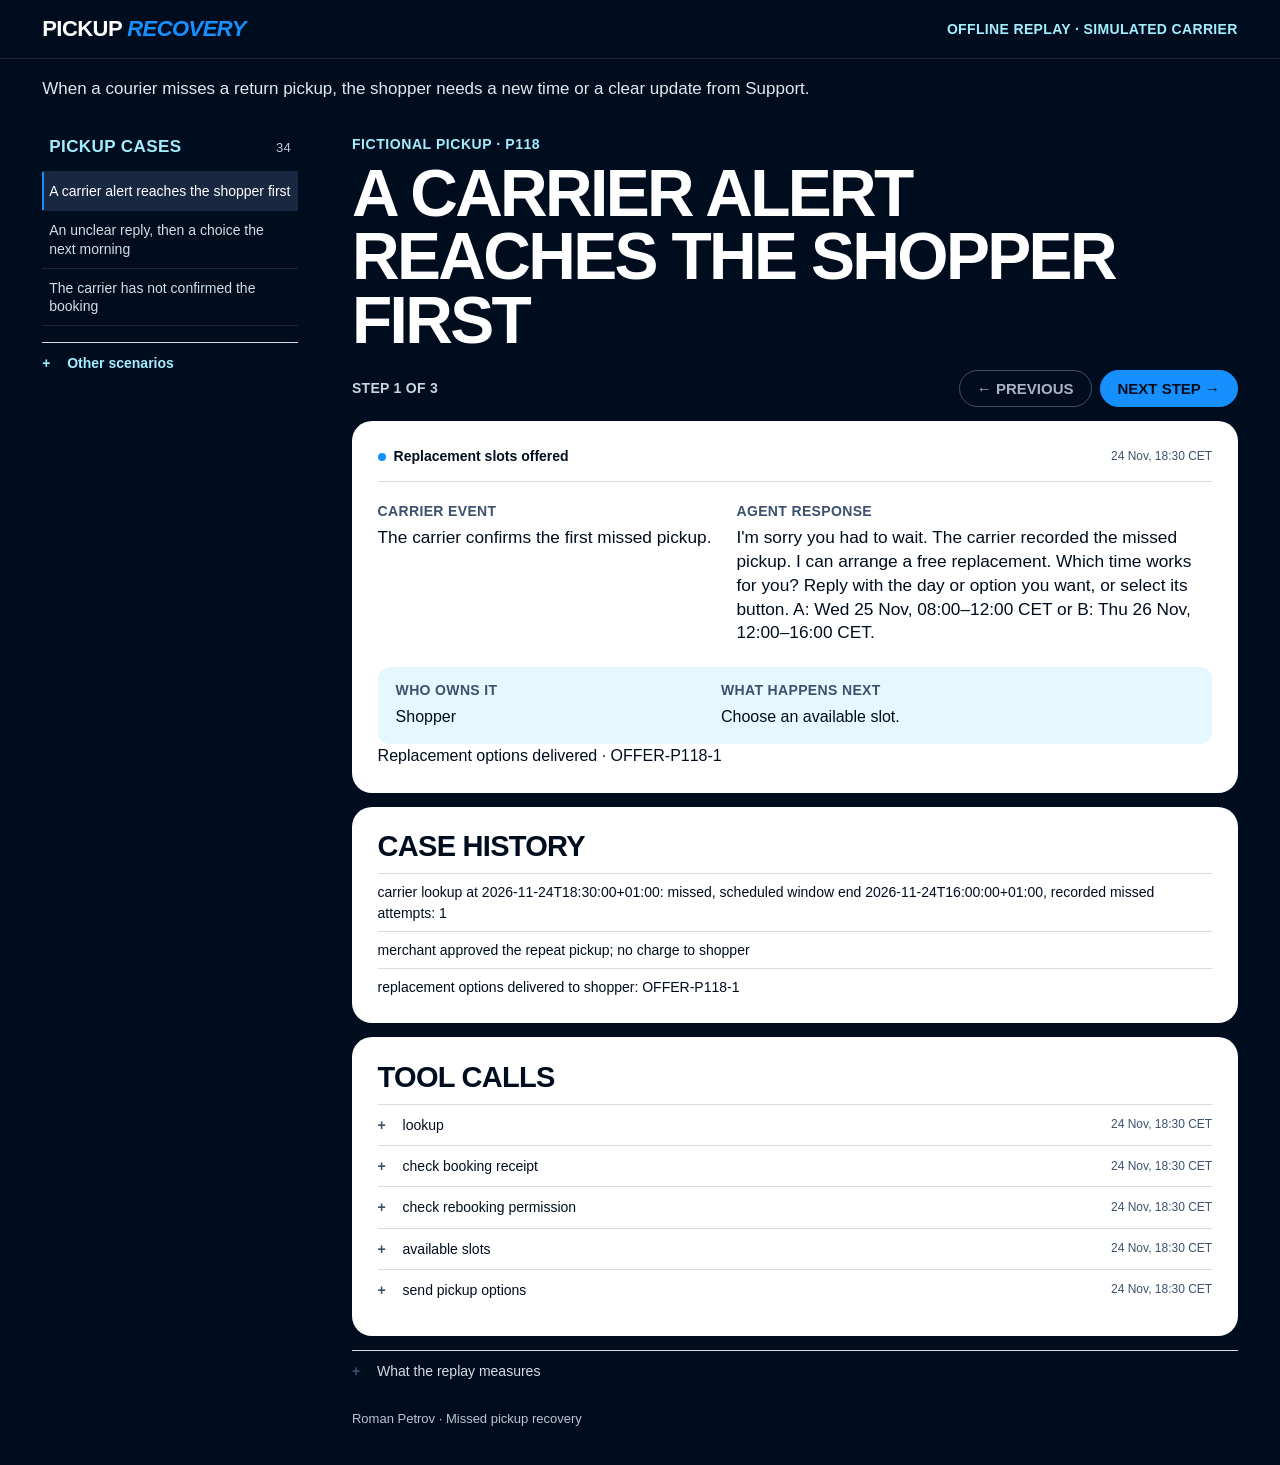
==== review/Pickup_Operations.html @ bd1de375 "Add missed pickup simulator and case replay" ====
<!doctype html>
<html lang="en">
<head>
<meta charset="utf-8">
<meta name="viewport" content="width=device-width, initial-scale=1">
<meta name="color-scheme" content="light">
<title>Pickup recovery · Missed pickup recovery</title>
<style>
@font-face {
  font-family: "Pickup Display";
  src: local("Marr Sans Cond Web Semibold"), local("MarrSansCondensed-Semibold"),
       local("Marr Sans Condensed Semibold"), local("Arial Narrow Bold");
  font-weight: 600;
}
@font-face {
  font-family: "Pickup Display";
  src: local("Marr Sans Cond Web Semibold Italic"), local("MarrSansCondensed-SemiboldItalic"),
       local("Marr Sans Condensed Semibold Italic"), local("Arial Narrow Bold Italic");
  font-weight: 600;
  font-style: italic;
}
:root {
  --navy: #000d1f;
  --blue: #1790ff;
  --ice: #a2eeff;
  --slate: #3c516e;
  --panel: #172840;
  --paper: #f6f6f6;
  --white: #fff;
  --line: #d5dce4;
  --round: 20px;
  --gutter: clamp(18px, 3.3vw, 60px);
  --display: "Pickup Display", "Marr Sans Cond Web", "Marr Sans Condensed", "Arial Narrow", "Helvetica Neue", Arial, sans-serif;
  --body: "Roobert", "Roobert GX", "Helvetica Neue", Arial, sans-serif;
  font: 16px/1.45 var(--body);
  color: var(--white);
  background: var(--navy);
}
* { box-sizing: border-box; }
body, h1, h2, p { margin: 0; }
body { min-height: 100vh; }
button, select { font: inherit; }
button { cursor: pointer; }
button:focus-visible, summary:focus-visible, select:focus-visible {
  outline: 3px solid #0072d0;
  outline-offset: 3px;
}
.top {
  display: flex;
  align-items: center;
  justify-content: space-between;
  gap: 16px;
  max-width: 1600px;
  margin: auto;
  padding: 18px var(--gutter);
  border-bottom: 1px solid var(--panel);
}
.brand, .caption, .eyebrow, .step-status, .nav-button, .side-title, .status-note {
  font-family: var(--display);
  font-weight: 600;
  text-transform: uppercase;
}
.brand { font-size: 22px; letter-spacing: -.025em; line-height: 1; }
.brand em { color: var(--blue); }
.status-note { color: var(--ice); letter-spacing: .025em; font-size: 14px; text-align: right; }
.layout {
  display: grid;
  grid-template-columns: clamp(215px, 20vw, 298px) minmax(0, 1fr);
  gap: clamp(24px, 4.2vw, 82px);
  max-width: 1600px;
  margin: 0 auto;
  padding: 30px var(--gutter) 36px;
}
.sidebar { align-self: start; }
.side-title {
  display: flex;
  align-items: baseline;
  justify-content: space-between;
  padding: 3px 7px 12px;
  font-size: 17px;
  color: var(--ice);
  letter-spacing: .025em;
}
#count { color: #bdc9d8; font: 13px var(--body); }
.case-list { border-top: 1px solid var(--panel); }
.more-cases { margin-top: 16px; }
.more-cases > summary { color: var(--ice); font-weight: 600; }
.more-cases > summary::before { color: var(--ice); }
.family { color: var(--ice); font: 600 14px var(--display); margin: 19px 7px 4px; }
.case-button {
  width: 100%;
  display: grid;
  grid-template-columns: 1fr;
  align-items: baseline;
  gap: 7px;
  padding: 10px 7px;
  border: 0;
  border-bottom: 1px solid var(--panel);
  background: transparent;
  color: #d5dce4;
  text-align: left;
  line-height: 1.3;
  font-size: 14px;
}
.case-button:hover { background: var(--panel); color: white; }
.case-button[aria-current="true"] {
  color: var(--white);
  background: var(--panel);
  border-bottom-color: var(--panel);
  box-shadow: inset 2px 0 var(--blue);
}
#intro { color: #e0e8f0; max-width: 1600px; margin: auto; padding: 18px var(--gutter) 0; font-size: 17px; }
.scope { margin-top: 14px; color: #d5dce4; font-size: 14px; }
.scope summary { display: inline-flex; }
.scope p { padding: 6px 0; max-width: 72ch; }
.scope a { color: var(--ice); }
main { min-width: 0; }
header { padding: 2px 0 18px; }
.eyebrow { font-size: 14px; color: var(--ice); letter-spacing: .04em; margin-bottom: 8px; }
h1, .section { font-family: var(--display); font-weight: 600; }
h1 {
  max-width: 21ch;
  font-size: clamp(42px, 5.15vw, 78px);
  letter-spacing: -.04em;
  line-height: .96;
  text-transform: uppercase;
  overflow-wrap: anywhere;
}
.replay-nav { display: flex; align-items: center; gap: 8px; flex-wrap: wrap; }
.step-status { margin-right: auto; color: #c9d5e1; font-size: 14px; letter-spacing: .02em; }
.nav-button {
  border: 1px solid var(--blue);
  border-radius: 999px;
  background: var(--blue);
  color: var(--navy);
  line-height: 1;
  padding: 10px 17px;
  font-size: 15px;
}
#previous { border-color: #6f8197; background: transparent; color: white; }
.nav-button:enabled:hover { background: var(--ice); border-color: var(--ice); color: var(--navy); }
#previous:enabled:hover { background: var(--panel); border-color: var(--ice); }
.nav-button:disabled, #previous:disabled { cursor: default; color: #a6b5c7; background: transparent; border-color: #405166; }
.panel {
  margin-top: 14px;
  padding: clamp(18px, 2vw, 30px);
  border-radius: var(--round);
  background: var(--white);
  color: var(--navy);
}
.state-strip {
  display: flex; align-items: center; flex-wrap: wrap; gap: 10px;
  border-bottom: 1px solid var(--line); padding-bottom: 14px;
}
.state {
  display: inline-flex; align-items: center; gap: 8px;
  font-weight: 600; font-size: 14px; color: var(--navy);
}
.state::before { content: ""; width: 8px; height: 8px; border-radius: 50%; background: var(--blue); }
.state.human::before { background: var(--slate); }
.state.attention::before { background: var(--white); border: 2px solid var(--slate); }
.state.success::before { background: var(--blue); box-shadow: 0 0 0 3px #d9f6ff; }
.time, .meta { margin-left: auto; color: var(--slate); font-size: 12px; font-variant-numeric: tabular-nums; }
.caption { color: var(--slate); font-size: 14px; line-height: 1.1; letter-spacing: .025em; margin-bottom: 7px; }
.conversation {
  display: grid; grid-template-columns: minmax(0, .88fr) minmax(0, 1.25fr); gap: 24px; padding: 22px 0;
}
.conversation p { font-size: clamp(17px, 1.35vw, 21px); line-height: 1.38; overflow-wrap: anywhere; }
.decision {
  display: grid; grid-template-columns: minmax(120px, .85fr) minmax(0, 1.3fr); gap: 16px;
  background: #e6f8ff; padding: 16px 18px; border-radius: 12px;
}
.decision p { font-size: 16px; line-height: 1.4; }
.section { margin-bottom: 12px; font-size: 29px; letter-spacing: -.025em; line-height: 1; text-transform: uppercase; }
.evidence { padding: 0; margin: 0; list-style: none; }
.evidence li, details { border-top: 1px solid var(--line); }
.evidence li { padding: 8px 0; font-size: 14px; overflow-wrap: anywhere; }
.evidence li:last-child { padding-bottom: 0; }
details summary {
  display: flex; align-items: center; gap: 10px; padding: 10px 0; list-style: none; cursor: pointer; font-size: 14px;
}
summary::-webkit-details-marker { display: none; }
summary::before { content: "+"; width: 15px; color: var(--slate); font-weight: 650; }
details[open] summary::before { content: "−"; }
pre {
  margin: 0 0 10px; padding: 12px 14px; border-radius: 8px;
  background: var(--paper); color: var(--navy); white-space: pre-wrap; overflow-wrap: anywhere;
  font: 13px/1.5 ui-monospace, SFMono-Regular, Consolas, monospace;
}
#mobile-case { display: none; }
.empty { color: var(--slate); font-size: 14px; }
footer { margin-top: 19px; color: #b8c5d2; font-size: 13px; }
@media (max-width: 820px) {
  .layout { grid-template-columns: minmax(0, 1fr); gap: 22px; padding-top: 16px; }
  .case-list, .side-title { display: none; }
  #mobile-case {
    display: block; width: 100%; padding: 9px 11px; border: 1px solid #6f8197; border-radius: 9px;
    background: var(--panel); color: white; font-size: 15px;
  }
  h1 { max-width: 23ch; }
}
@media (max-width: 560px) {
  .top { padding-top: 15px; padding-bottom: 15px; }
  .brand { font-size: 20px; }
  .status-note { font-size: 12px; max-width: 20ch; line-height: 1.1; }
  .nav-button { padding: 9px 12px; font-size: 14px; }
  .conversation, .decision { grid-template-columns: 1fr; gap: 16px; }
  .conversation { padding: 17px 0; }
  .panel { margin-top: 10px; border-radius: 15px; }
  .time { margin-left: 0; }
  .meta { font-size: 10px; }
  .section { font-size: 25px; }
}
</style>
</head>
<body>
<div class="top">
  <div class="brand">Pickup <em>recovery</em></div>
  <div class="status-note">Offline replay · Simulated carrier</div>
</div>
<p id="intro">When a courier misses a return pickup, the shopper needs a new time or a clear update from Support.</p>
<div class="layout">
  <aside class="sidebar" aria-label="Case list">
    <h2 class="side-title">Pickup cases <span id="count"></span></h2>
    <div class="case-list">
      <div id="featured-cases"></div>
      <details class="more-cases" id="more-cases"><summary>Other scenarios</summary><div id="case-list"></div></details>
    </div>
    <select id="mobile-case" aria-label="Choose a pickup case"></select>
  </aside>
  <main>
    <header><p class="eyebrow" id="case-id"></p><h1 id="case-title"></h1></header>
    <nav class="replay-nav" aria-label="Replay steps">
      <span class="step-status" id="step-status" aria-live="polite"></span>
      <button class="nav-button" id="previous" type="button">← Previous</button>
      <button class="nav-button" id="next" type="button">Next step →</button>
    </nav>
    <section class="panel" aria-label="Pickup timeline">
      <div class="state-strip"><span class="state" id="state"></span><span class="time" id="turn-time"></span></div>
      <div class="conversation">
        <div><h2 class="caption" id="event-label">Incoming event</h2><p id="event"></p></div>
        <div><h2 class="caption" id="reply-label">Agent response</h2><p id="reply"></p></div>
      </div>
      <div class="decision">
        <div><h2 class="caption">Who owns it</h2><p id="owner"></p></div>
        <div><h2 class="caption">What happens next</h2><p id="decision"></p></div>
      </div>
      <p id="delivery" hidden></p>
    </section>
    <section class="panel"><h2 class="section">Case history</h2><ul class="evidence" id="evidence"></ul></section>
    <section class="panel"><h2 class="section">Tool calls</h2><div id="calls"></div></section>
    <details class="scope"><summary>What the replay measures</summary>
      <p id="coverage"></p>
      <p>The examples include unusual failures on purpose. Times advance on a simulated clock. A production pilot would measure actual handoffs, collection scans and missed update deadlines.</p>
      <p>The first pilot sends a rebooking link after a verified miss. A shopper who writes back can ask about the times or choose by email. An unclear preference keeps the available choices open. A reported address or custody problem needs verification. This replay uses rules and example matching. In the command-line demo, an optional local model classifies replies those rules leave unresolved. The booking checks are the same in both modes.</p>
      <p>REVER documents preferred pickup ranges. Dates and availability here come from a simulated carrier. An unanswered booking goes to Support unless a carrier specifically supports checking that attempt. <a href="https://docs.itsrever.com/apis/admin/logistics/createpickup">CreatePickup API</a></p>
    </details>
    <footer>Roman Petrov · Missed pickup recovery</footer>
  </main>
</div>
<noscript>Open this replay in a browser with JavaScript enabled. You can also run each case from the command line.</noscript>
<script id="report" type="application/json">{"mode":"Scripted examples with fictional carrier records, simulated delivery and an offline classifier.","timezone":"Europe/Madrid","as_of":"2026-11-24T18:30:00+01:00","cases":[{"id":"P101","label":"Book a pickup from an email reply","group":"Booking and replies","turns":[{"at":"2026-11-24T18:30:00+01:00","event_source":"shopper_message","event":"I waited all afternoon. Nobody came to collect my return.","state":"OFFERED","message":"I'm sorry you had to wait. The carrier recorded the missed pickup. I can arrange a free replacement. Which time works for you? Reply with the day or option you want, or select its button. A: Wed 25 Nov, 08:00–12:00 CET or B: Thu 26 Nov, 12:00–16:00 CET.","evidence":["shopper message received at 2026-11-24T18:30:00+01:00: I waited all afternoon. Nobody came to collect my return.","carrier lookup at 2026-11-24T18:30:00+01:00: missed, scheduled window end 2026-11-24T16:00:00+01:00, recorded missed attempts: 1","merchant approved the repeat pickup; no charge to shopper"],"collection_scan_observed_at":null,"shopper_help_contact":true,"owner":"Shopper","next_step":"Choose an available slot.","tool_calls":[{"at":"2026-11-24T18:30:00+01:00","tool":"carrier.lookup","case":"P101","result":"missed"},{"at":"2026-11-24T18:30:00+01:00","tool":"support.check_booking_receipt","case":"P101","result":"none"},{"at":"2026-11-24T18:30:00+01:00","tool":"merchant.check_rebooking_permission","case":"P101","result":{"approved":true,"payer":"merchant","shopper_fee_cents":0,"carrier_quote_eur_cents":350,"max_repeat_eur_cents":400}},{"at":"2026-11-24T18:30:00+01:00","tool":"carrier.available_slots","case":"P101","result":{"A":"Wed 25 Nov, 08:00–12:00 CET","B":"Thu 26 Nov, 12:00–16:00 CET"}}]},{"at":"2026-11-24T18:34:00+01:00","event_source":"shopper_message","event":"Thursday works for me!\n\nBest,\nAnna","state":"RESOLVED","message":"Your new pickup is confirmed for Thu 26 Nov, 12:00–16:00 CET. Reference BK-P101.","evidence":["shopper message received at 2026-11-24T18:30:00+01:00: I waited all afternoon. Nobody came to collect my return.","carrier lookup at 2026-11-24T18:30:00+01:00: missed, scheduled window end 2026-11-24T16:00:00+01:00, recorded missed attempts: 1","merchant approved the repeat pickup; no charge to shopper","shopper message received at 2026-11-24T18:34:00+01:00: Thursday works for me!\n\nBest,\nAnna","carrier lookup at 2026-11-24T18:34:00+01:00: missed, scheduled window end 2026-11-24T16:00:00+01:00, recorded missed attempts: 1","shopper explicitly accepted B: Thu 26 Nov, 12:00–16:00 CET","carrier booking BK-P101: Thu 26 Nov, 12:00–16:00 CET","customer notification receipt NOTICE-BK-P101"],"collection_scan_observed_at":null,"shopper_help_contact":false,"owner":"Pickup monitoring","next_step":"Monitor the physical collection separately.","tool_calls":[{"at":"2026-11-24T18:34:00+01:00","tool":"carrier.lookup","case":"P101","result":"missed"},{"at":"2026-11-24T18:34:00+01:00","tool":"support.check_booking_receipt","case":"P101","result":"none"},{"at":"2026-11-24T18:34:00+01:00","tool":"merchant.check_rebooking_permission","case":"P101","result":{"approved":true,"payer":"merchant","shopper_fee_cents":0,"carrier_quote_eur_cents":350,"max_repeat_eur_cents":400}},{"at":"2026-11-24T18:34:00+01:00","tool":"carrier.lookup","case":"P101","result":"missed"},{"at":"2026-11-24T18:34:00+01:00","tool":"merchant.check_rebooking_permission","case":"P101","result":{"approved":true,"payer":"merchant","shopper_fee_cents":0,"carrier_quote_eur_cents":350,"max_repeat_eur_cents":400}},{"at":"2026-11-24T18:34:00+01:00","tool":"carrier.available_slots","case":"P101","result":{"A":"Wed 25 Nov, 08:00–12:00 CET","B":"Thu 26 Nov, 12:00–16:00 CET"}},{"at":"2026-11-24T18:34:00+01:00","tool":"support.prepare_repickup","case":"P101","result":{"repickup_attempt":1,"pickup_ranges":["RANGE_12_TO_16"]}},{"at":"2026-11-24T18:34:00+01:00","tool":"carrier.book_once","case":"P101","result":"BK-P101"},{"at":"2026-11-24T18:34:00+01:00","tool":"carrier.lookup","case":"P101","result":"missed"},{"at":"2026-11-24T18:34:00+01:00","tool":"support.notify","case":"P101","result":"NOTICE-BK-P101"}]}],"state":"RESOLVED","owner":"Pickup monitoring","next_step":"Monitor the physical collection separately.","origin":"shopper","carrier_callback_receipts":[],"shopper_help_contacts":1,"repeat_shopper_help_contacts":0,"pickup_offers_delivered":0,"first_confirmed_miss_at":"2026-11-24T18:30:00+01:00","collection_scan_observed_at":null,"collected_at":null,"simulation_minutes_to_resolution":4.0,"autonomous_under_24h":true,"bookings_created":1,"confirmation_notices_delivered":1},{"id":"P102","label":"No carrier update","group":"Carrier updates","turns":[{"at":"2026-11-24T18:30:00+01:00","event_source":"shopper_message","event":"My collection window ended. Is the courier still coming?","state":"WAITING_CARRIER","message":"Your scheduled pickup window has ended. I can't confirm a later visit. I've asked the carrier to check (Q-P102). We'll update you here by 19:00 CET, even if we're still waiting.","evidence":["shopper message received at 2026-11-24T18:30:00+01:00: My collection window ended. Is the courier still coming?","carrier lookup at 2026-11-24T18:30:00+01:00: unknown, scheduled window end 2026-11-24T16:00:00+01:00, recorded missed attempts: unknown","carrier inquiry Q-P102, opened 2026-11-24T18:30:00+01:00"],"collection_scan_observed_at":null,"shopper_help_contact":true,"owner":"Pickup agent","next_step":"Recheck the carrier record and update the shopper by the inquiry deadline.","tool_calls":[{"at":"2026-11-24T18:30:00+01:00","tool":"carrier.lookup","case":"P102","result":"unknown"},{"at":"2026-11-24T18:30:00+01:00","tool":"support.check_booking_receipt","case":"P102","result":"none"},{"at":"2026-11-24T18:30:00+01:00","tool":"carrier.ask_for_update","case":"P102","result":"Q-P102"}]},{"at":"2026-11-24T19:00:00+01:00","event_source":"timer","event":"Promised carrier update is due","state":"HUMAN_REVIEW","message":"We still haven't heard back from the carrier. Support will check the visit and update you here.","evidence":["shopper message received at 2026-11-24T18:30:00+01:00: My collection window ended. Is the courier still coming?","carrier lookup at 2026-11-24T18:30:00+01:00: unknown, scheduled window end 2026-11-24T16:00:00+01:00, recorded missed attempts: unknown","carrier inquiry Q-P102, opened 2026-11-24T18:30:00+01:00","carrier lookup at 2026-11-24T19:00:00+01:00: unknown, scheduled window end 2026-11-24T16:00:00+01:00, recorded missed attempts: unknown"],"collection_scan_observed_at":null,"shopper_help_contact":false,"owner":"Support Operations","next_step":"Verify the attempt with the carrier and update the shopper.","tool_calls":[{"at":"2026-11-24T19:00:00+01:00","tool":"carrier.lookup","case":"P102","result":"unknown"},{"at":"2026-11-24T19:00:00+01:00","tool":"support.check_booking_receipt","case":"P102","result":"none"},{"at":"2026-11-24T19:00:00+01:00","tool":"support.handoff","case":"P102","result":"Support Operations"},{"at":"2026-11-24T19:00:00+01:00","tool":"support.send_inquiry_update","case":"P102","result":"We still haven't heard back from the carrier. Support will check the visit and update you here."},{"at":"2026-11-24T19:00:00+01:00","tool":"support.callback_receipt","case":"P102","result":{"case_id":"P102","inquiry":"Q-P102","due_at":"2026-11-24T19:00:00+01:00","delivered_at":"2026-11-24T19:00:00+01:00","overdue":false,"minutes_late":0}}]}],"state":"HUMAN_REVIEW","owner":"Support Operations","next_step":"Verify the attempt with the carrier and update the shopper.","origin":"shopper","carrier_callback_receipts":[{"case_id":"P102","inquiry":"Q-P102","due_at":"2026-11-24T19:00:00+01:00","delivered_at":"2026-11-24T19:00:00+01:00","overdue":false,"minutes_late":0}],"shopper_help_contacts":1,"repeat_shopper_help_contacts":0,"pickup_offers_delivered":0,"first_confirmed_miss_at":null,"collection_scan_observed_at":null,"collected_at":null,"simulation_minutes_to_resolution":null,"autonomous_under_24h":false,"bookings_created":0,"confirmation_notices_delivered":0},{"id":"P103","label":"Carrier marked shopper unavailable","group":"Disputes and handoffs","turns":[{"at":"2026-11-24T18:30:00+01:00","event_source":"shopper_message","event":"I was home all day and no one rang. Nobody came for the pickup.","state":"HUMAN_REVIEW","message":"The carrier marked you as unavailable. Support will check the visit details with the carrier.","evidence":["shopper message received at 2026-11-24T18:30:00+01:00: I was home all day and no one rang. Nobody came for the pickup.","carrier lookup at 2026-11-24T18:30:00+01:00: customer_unavailable, scheduled window end 2026-11-24T16:00:00+01:00, recorded missed attempts: unknown","carrier marked shopper unavailable; time of the attempted visit was not provided"],"collection_scan_observed_at":null,"shopper_help_contact":true,"owner":"Support Operations","next_step":"Compare the carrier's account with the shopper's message and obtain any missing visit evidence.","tool_calls":[{"at":"2026-11-24T18:30:00+01:00","tool":"carrier.lookup","case":"P103","result":"customer_unavailable"},{"at":"2026-11-24T18:30:00+01:00","tool":"support.handoff","case":"P103","result":"Support Operations"}]}],"state":"HUMAN_REVIEW","owner":"Support Operations","next_step":"Compare the carrier's account with the shopper's message and obtain any missing visit evidence.","origin":"shopper","carrier_callback_receipts":[],"shopper_help_contacts":1,"repeat_shopper_help_contacts":0,"pickup_offers_delivered":0,"first_confirmed_miss_at":null,"collection_scan_observed_at":null,"collected_at":null,"simulation_minutes_to_resolution":null,"autonomous_under_24h":false,"bookings_created":0,"confirmation_notices_delivered":0},{"id":"P104","label":"Second recorded failure","group":"Disputes and handoffs","turns":[{"at":"2026-11-24T18:30:00+01:00","event_source":"shopper_message","event":"Again, nobody came to pick up my parcel.","state":"HUMAN_REVIEW","message":"The carrier recorded 2 missed attempts. A person will review the visit history.","evidence":["shopper message received at 2026-11-24T18:30:00+01:00: Again, nobody came to pick up my parcel.","carrier lookup at 2026-11-24T18:30:00+01:00: missed, scheduled window end 2026-11-24T16:00:00+01:00, recorded missed attempts: 2"],"collection_scan_observed_at":null,"shopper_help_contact":true,"owner":"Support Operations","next_step":"Review the recorded attempts and agree a workable collection or alternative with the shopper.","tool_calls":[{"at":"2026-11-24T18:30:00+01:00","tool":"carrier.lookup","case":"P104","result":"missed"},{"at":"2026-11-24T18:30:00+01:00","tool":"support.handoff","case":"P104","result":"Support Operations"}]}],"state":"HUMAN_REVIEW","owner":"Support Operations","next_step":"Review the recorded attempts and agree a workable collection or alternative with the shopper.","origin":"shopper","carrier_callback_receipts":[],"shopper_help_contacts":1,"repeat_shopper_help_contacts":0,"pickup_offers_delivered":0,"first_confirmed_miss_at":"2026-11-24T18:30:00+01:00","collection_scan_observed_at":null,"collected_at":null,"simulation_minutes_to_resolution":null,"autonomous_under_24h":false,"bookings_created":0,"confirmation_notices_delivered":0},{"id":"P105","label":"Compensation request","group":"Disputes and handoffs","turns":[{"at":"2026-11-24T18:30:00+01:00","event_source":"shopper_message","event":"Nobody came. I want compensation for taking the afternoon off.","state":"HUMAN_REVIEW","message":"I've sent your request for compensation to the merchant team for review. They'll get back to you here.","evidence":["shopper message received at 2026-11-24T18:30:00+01:00: Nobody came. I want compensation for taking the afternoon off.","carrier lookup at 2026-11-24T18:30:00+01:00: missed, scheduled window end 2026-11-24T16:00:00+01:00, recorded missed attempts: 1"],"collection_scan_observed_at":null,"shopper_help_contact":true,"owner":"Merchant Operations","next_step":"Review the shopper's financial request with the merchant and reply with its decision.","tool_calls":[{"at":"2026-11-24T18:30:00+01:00","tool":"carrier.lookup","case":"P105","result":"missed"},{"at":"2026-11-24T18:30:00+01:00","tool":"support.handoff","case":"P105","result":"Merchant Operations"}]}],"state":"HUMAN_REVIEW","owner":"Merchant Operations","next_step":"Review the shopper's financial request with the merchant and reply with its decision.","origin":"shopper","carrier_callback_receipts":[],"shopper_help_contacts":1,"repeat_shopper_help_contacts":0,"pickup_offers_delivered":0,"first_confirmed_miss_at":"2026-11-24T18:30:00+01:00","collection_scan_observed_at":null,"collected_at":null,"simulation_minutes_to_resolution":null,"autonomous_under_24h":false,"bookings_created":0,"confirmation_notices_delivered":0},{"id":"P106","label":"Carrier reports an address issue","group":"Address and availability","turns":[{"at":"2026-11-24T18:30:00+01:00","event_source":"shopper_message","event":"The courier missed my pickup. What should I do?","state":"NEED_ADDRESS","message":"The carrier needs one address detail: apartment or entrance detail. Please check it in the return portal.","evidence":["shopper message received at 2026-11-24T18:30:00+01:00: The courier missed my pickup. What should I do?","carrier lookup at 2026-11-24T18:30:00+01:00: missed, scheduled window end 2026-11-24T16:00:00+01:00, recorded missed attempts: 1","carrier address validation flagged: apartment or entrance detail","simulated address prompt receipt: ADDR-P106-1"],"collection_scan_observed_at":null,"shopper_help_contact":true,"owner":"Shopper","next_step":"Correct the carrier-flagged detail in the return portal.","tool_calls":[{"at":"2026-11-24T18:30:00+01:00","tool":"carrier.lookup","case":"P106","result":"missed"},{"at":"2026-11-24T18:30:00+01:00","tool":"support.check_booking_receipt","case":"P106","result":"none"},{"at":"2026-11-24T18:30:00+01:00","tool":"support.address_alert","case":"P106","result":"ADDR-P106-1"}]}],"state":"NEED_ADDRESS","owner":"Shopper","next_step":"Correct the carrier-flagged detail in the return portal.","origin":"shopper","carrier_callback_receipts":[],"shopper_help_contacts":1,"repeat_shopper_help_contacts":0,"pickup_offers_delivered":0,"first_confirmed_miss_at":"2026-11-24T18:30:00+01:00","collection_scan_observed_at":null,"collected_at":null,"simulation_minutes_to_resolution":null,"autonomous_under_24h":false,"bookings_created":0,"confirmation_notices_delivered":0},{"id":"P107","label":"The carrier has not confirmed the booking","group":"Carrier updates","turns":[{"at":"2026-11-24T18:30:00+01:00","event_source":"shopper_message","event":"My return wasn't collected. Can I book another pickup?","state":"OFFERED","message":"I'm sorry you had to wait. The carrier recorded the missed pickup. I can arrange a free replacement. Which time works for you? Reply with the day or option you want, or select its button. A: Wed 25 Nov, 08:00–12:00 CET or B: Thu 26 Nov, 12:00–16:00 CET.","evidence":["shopper message received at 2026-11-24T18:30:00+01:00: My return wasn't collected. Can I book another pickup?","carrier lookup at 2026-11-24T18:30:00+01:00: missed, scheduled window end 2026-11-24T16:00:00+01:00, recorded missed attempts: 1","merchant approved the repeat pickup; no charge to shopper"],"collection_scan_observed_at":null,"shopper_help_contact":true,"owner":"Shopper","next_step":"Choose an available slot.","tool_calls":[{"at":"2026-11-24T18:30:00+01:00","tool":"carrier.lookup","case":"P107","result":"missed"},{"at":"2026-11-24T18:30:00+01:00","tool":"support.check_booking_receipt","case":"P107","result":"none"},{"at":"2026-11-24T18:30:00+01:00","tool":"merchant.check_rebooking_permission","case":"P107","result":{"approved":true,"payer":"merchant","shopper_fee_cents":0,"carrier_quote_eur_cents":350,"max_repeat_eur_cents":400}},{"at":"2026-11-24T18:30:00+01:00","tool":"carrier.available_slots","case":"P107","result":{"A":"Wed 25 Nov, 08:00–12:00 CET","B":"Thu 26 Nov, 12:00–16:00 CET"}}]},{"at":"2026-11-24T18:34:00+01:00","event_source":"shopper_selection","event":"Shopper selects slot A from offer 1","state":"HUMAN_REVIEW","message":"The carrier hasn't confirmed the visit for Wed 25 Nov, 08:00–12:00 CET. It may still go ahead. Support is checking the original request and will update you here.","evidence":["shopper message received at 2026-11-24T18:30:00+01:00: My return wasn't collected. Can I book another pickup?","carrier lookup at 2026-11-24T18:30:00+01:00: missed, scheduled window end 2026-11-24T16:00:00+01:00, recorded missed attempts: 1","merchant approved the repeat pickup; no charge to shopper","carrier lookup at 2026-11-24T18:34:00+01:00: missed, scheduled window end 2026-11-24T16:00:00+01:00, recorded missed attempts: 1","shopper explicitly accepted A: Wed 25 Nov, 08:00–12:00 CET","booking request sent; carrier acknowledgement missing"],"collection_scan_observed_at":null,"shopper_help_contact":false,"owner":"Support Operations","next_step":"Check the original request with the carrier before creating or confirming any pickup.","tool_calls":[{"at":"2026-11-24T18:34:00+01:00","tool":"carrier.lookup","case":"P107","result":"missed"},{"at":"2026-11-24T18:34:00+01:00","tool":"support.check_booking_receipt","case":"P107","result":"none"},{"at":"2026-11-24T18:34:00+01:00","tool":"merchant.check_rebooking_permission","case":"P107","result":{"approved":true,"payer":"merchant","shopper_fee_cents":0,"carrier_quote_eur_cents":350,"max_repeat_eur_cents":400}},{"at":"2026-11-24T18:34:00+01:00","tool":"carrier.lookup","case":"P107","result":"missed"},{"at":"2026-11-24T18:34:00+01:00","tool":"merchant.check_rebooking_permission","case":"P107","result":{"approved":true,"payer":"merchant","shopper_fee_cents":0,"carrier_quote_eur_cents":350,"max_repeat_eur_cents":400}},{"at":"2026-11-24T18:34:00+01:00","tool":"carrier.available_slots","case":"P107","result":{"A":"Wed 25 Nov, 08:00–12:00 CET","B":"Thu 26 Nov, 12:00–16:00 CET"}},{"at":"2026-11-24T18:34:00+01:00","tool":"support.prepare_repickup","case":"P107","result":{"repickup_attempt":1,"pickup_ranges":["RANGE_8_TO_12"]}},{"at":"2026-11-24T18:34:00+01:00","tool":"carrier.book_once","case":"P107","result":"No reply received"},{"at":"2026-11-24T18:34:00+01:00","tool":"support.handoff","case":"P107","result":"Support Operations"}]}],"state":"HUMAN_REVIEW","owner":"Support Operations","next_step":"Check the original request with the carrier before creating or confirming any pickup.","origin":"shopper","carrier_callback_receipts":[],"shopper_help_contacts":1,"repeat_shopper_help_contacts":0,"pickup_offers_delivered":0,"first_confirmed_miss_at":"2026-11-24T18:30:00+01:00","collection_scan_observed_at":null,"collected_at":null,"simulation_minutes_to_resolution":null,"autonomous_under_24h":false,"bookings_created":1,"confirmation_notices_delivered":0},{"id":"P108","label":"Booking confirmed but customer notice fails once","group":"Carrier updates","turns":[{"at":"2026-11-24T18:30:00+01:00","event_source":"shopper_message","event":"The courier never came. Can I reschedule the pickup?","state":"OFFERED","message":"I'm sorry you had to wait. The carrier recorded the missed pickup. I can arrange a free replacement. Which time works for you? Reply with the day or option you want, or select its button. A: Wed 25 Nov, 08:00–12:00 CET or B: Thu 26 Nov, 12:00–16:00 CET.","evidence":["shopper message received at 2026-11-24T18:30:00+01:00: The courier never came. Can I reschedule the pickup?","carrier lookup at 2026-11-24T18:30:00+01:00: missed, scheduled window end 2026-11-24T16:00:00+01:00, recorded missed attempts: 1","merchant approved the repeat pickup; no charge to shopper"],"collection_scan_observed_at":null,"shopper_help_contact":true,"owner":"Shopper","next_step":"Choose an available slot.","tool_calls":[{"at":"2026-11-24T18:30:00+01:00","tool":"carrier.lookup","case":"P108","result":"missed"},{"at":"2026-11-24T18:30:00+01:00","tool":"support.check_booking_receipt","case":"P108","result":"none"},{"at":"2026-11-24T18:30:00+01:00","tool":"merchant.check_rebooking_permission","case":"P108","result":{"approved":true,"payer":"merchant","shopper_fee_cents":0,"carrier_quote_eur_cents":350,"max_repeat_eur_cents":400}},{"at":"2026-11-24T18:30:00+01:00","tool":"carrier.available_slots","case":"P108","result":{"A":"Wed 25 Nov, 08:00–12:00 CET","B":"Thu 26 Nov, 12:00–16:00 CET"}}]},{"at":"2026-11-24T18:34:00+01:00","event_source":"shopper_selection","event":"Shopper selects slot A from offer 1","state":"CONFIRMED_AWAITING_NOTICE","message":"The carrier has confirmed the pickup. We're still trying to deliver the confirmation.","evidence":["shopper message received at 2026-11-24T18:30:00+01:00: The courier never came. Can I reschedule the pickup?","carrier lookup at 2026-11-24T18:30:00+01:00: missed, scheduled window end 2026-11-24T16:00:00+01:00, recorded missed attempts: 1","merchant approved the repeat pickup; no charge to shopper","carrier lookup at 2026-11-24T18:34:00+01:00: missed, scheduled window end 2026-11-24T16:00:00+01:00, recorded missed attempts: 1","shopper explicitly accepted A: Wed 25 Nov, 08:00–12:00 CET","carrier booking BK-P108: Wed 25 Nov, 08:00–12:00 CET","customer notification failed at 2026-11-24T18:34:00+01:00 for booking BK-P108"],"collection_scan_observed_at":null,"shopper_help_contact":false,"owner":"Pickup agent","next_step":"Retry before the cutoff. Escalate if delivery fails.","tool_calls":[{"at":"2026-11-24T18:34:00+01:00","tool":"carrier.lookup","case":"P108","result":"missed"},{"at":"2026-11-24T18:34:00+01:00","tool":"support.check_booking_receipt","case":"P108","result":"none"},{"at":"2026-11-24T18:34:00+01:00","tool":"merchant.check_rebooking_permission","case":"P108","result":{"approved":true,"payer":"merchant","shopper_fee_cents":0,"carrier_quote_eur_cents":350,"max_repeat_eur_cents":400}},{"at":"2026-11-24T18:34:00+01:00","tool":"carrier.lookup","case":"P108","result":"missed"},{"at":"2026-11-24T18:34:00+01:00","tool":"merchant.check_rebooking_permission","case":"P108","result":{"approved":true,"payer":"merchant","shopper_fee_cents":0,"carrier_quote_eur_cents":350,"max_repeat_eur_cents":400}},{"at":"2026-11-24T18:34:00+01:00","tool":"carrier.available_slots","case":"P108","result":{"A":"Wed 25 Nov, 08:00–12:00 CET","B":"Thu 26 Nov, 12:00–16:00 CET"}},{"at":"2026-11-24T18:34:00+01:00","tool":"support.prepare_repickup","case":"P108","result":{"repickup_attempt":1,"pickup_ranges":["RANGE_8_TO_12"]}},{"at":"2026-11-24T18:34:00+01:00","tool":"carrier.book_once","case":"P108","result":"BK-P108"},{"at":"2026-11-24T18:34:00+01:00","tool":"carrier.lookup","case":"P108","result":"missed"},{"at":"2026-11-24T18:34:00+01:00","tool":"support.notify","case":"P108","result":"delivery failed"}]},{"at":"2026-11-24T18:35:00+01:00","event_source":"timer","event":"Simulated follow-up timer","state":"RESOLVED","message":"Your new pickup is confirmed for Wed 25 Nov, 08:00–12:00 CET. Reference BK-P108.","evidence":["shopper message received at 2026-11-24T18:30:00+01:00: The courier never came. Can I reschedule the pickup?","carrier lookup at 2026-11-24T18:30:00+01:00: missed, scheduled window end 2026-11-24T16:00:00+01:00, recorded missed attempts: 1","merchant approved the repeat pickup; no charge to shopper","carrier lookup at 2026-11-24T18:34:00+01:00: missed, scheduled window end 2026-11-24T16:00:00+01:00, recorded missed attempts: 1","shopper explicitly accepted A: Wed 25 Nov, 08:00–12:00 CET","carrier booking BK-P108: Wed 25 Nov, 08:00–12:00 CET","customer notification failed at 2026-11-24T18:34:00+01:00 for booking BK-P108","carrier lookup at 2026-11-24T18:35:00+01:00: missed, scheduled window end 2026-11-24T16:00:00+01:00, recorded missed attempts: 1","customer notification receipt NOTICE-BK-P108"],"collection_scan_observed_at":null,"shopper_help_contact":false,"owner":"Pickup monitoring","next_step":"Monitor the physical collection separately.","tool_calls":[{"at":"2026-11-24T18:35:00+01:00","tool":"carrier.lookup","case":"P108","result":"missed"},{"at":"2026-11-24T18:35:00+01:00","tool":"support.check_booking_receipt","case":"P108","result":"BK-P108"},{"at":"2026-11-24T18:35:00+01:00","tool":"carrier.lookup","case":"P108","result":"missed"},{"at":"2026-11-24T18:35:00+01:00","tool":"support.notify","case":"P108","result":"NOTICE-BK-P108"}]}],"state":"RESOLVED","owner":"Pickup monitoring","next_step":"Monitor the physical collection separately.","origin":"shopper","carrier_callback_receipts":[],"shopper_help_contacts":1,"repeat_shopper_help_contacts":0,"pickup_offers_delivered":0,"first_confirmed_miss_at":"2026-11-24T18:30:00+01:00","collection_scan_observed_at":null,"collected_at":null,"simulation_minutes_to_resolution":5.0,"autonomous_under_24h":true,"bookings_created":1,"confirmation_notices_delivered":1},{"id":"P109","label":"Unrecognised carrier status","group":"Disputes and handoffs","turns":[{"at":"2026-11-24T18:30:00+01:00","event_source":"shopper_message","event":"Nobody came for the pickup. Can you check?","state":"HUMAN_REVIEW","message":"The carrier supplied an unfamiliar status. The team will verify it.","evidence":["shopper message received at 2026-11-24T18:30:00+01:00: Nobody came for the pickup. Can you check?","carrier lookup at 2026-11-24T18:30:00+01:00: routing_code_x7, scheduled window end 2026-11-24T16:00:00+01:00, recorded missed attempts: unknown"],"collection_scan_observed_at":null,"shopper_help_contact":true,"owner":"Support Operations","next_step":"Verify what the carrier status means before offering a slot or updating the shopper.","tool_calls":[{"at":"2026-11-24T18:30:00+01:00","tool":"carrier.lookup","case":"P109","result":"routing_code_x7"},{"at":"2026-11-24T18:30:00+01:00","tool":"support.handoff","case":"P109","result":"Support Operations"}]}],"state":"HUMAN_REVIEW","owner":"Support Operations","next_step":"Verify what the carrier status means before offering a slot or updating the shopper.","origin":"shopper","carrier_callback_receipts":[],"shopper_help_contacts":1,"repeat_shopper_help_contacts":0,"pickup_offers_delivered":0,"first_confirmed_miss_at":null,"collection_scan_observed_at":null,"collected_at":null,"simulation_minutes_to_resolution":null,"autonomous_under_24h":false,"bookings_created":0,"confirmation_notices_delivered":0},{"id":"P110","label":"No available replacement slot","group":"Address and availability","turns":[{"at":"2026-11-24T18:30:00+01:00","event_source":"shopper_message","event":"My return pickup failed. Can you arrange another collection?","state":"HUMAN_REVIEW","message":"There are no available standard slots to offer.","evidence":["shopper message received at 2026-11-24T18:30:00+01:00: My return pickup failed. Can you arrange another collection?","carrier lookup at 2026-11-24T18:30:00+01:00: missed, scheduled window end 2026-11-24T16:00:00+01:00, recorded missed attempts: 1","merchant approved the repeat pickup; no charge to shopper"],"collection_scan_observed_at":null,"shopper_help_contact":true,"owner":"Support Operations","next_step":"Ask the carrier for alternative slots or collection methods and contact the shopper.","tool_calls":[{"at":"2026-11-24T18:30:00+01:00","tool":"carrier.lookup","case":"P110","result":"missed"},{"at":"2026-11-24T18:30:00+01:00","tool":"support.check_booking_receipt","case":"P110","result":"none"},{"at":"2026-11-24T18:30:00+01:00","tool":"merchant.check_rebooking_permission","case":"P110","result":{"approved":true,"payer":"merchant","shopper_fee_cents":0,"carrier_quote_eur_cents":350,"max_repeat_eur_cents":400}},{"at":"2026-11-24T18:30:00+01:00","tool":"carrier.available_slots","case":"P110","result":{}},{"at":"2026-11-24T18:30:00+01:00","tool":"support.handoff","case":"P110","result":"Support Operations"}]}],"state":"HUMAN_REVIEW","owner":"Support Operations","next_step":"Ask the carrier for alternative slots or collection methods and contact the shopper.","origin":"shopper","carrier_callback_receipts":[],"shopper_help_contacts":1,"repeat_shopper_help_contacts":0,"pickup_offers_delivered":0,"first_confirmed_miss_at":"2026-11-24T18:30:00+01:00","collection_scan_observed_at":null,"collected_at":null,"simulation_minutes_to_resolution":null,"autonomous_under_24h":false,"bookings_created":0,"confirmation_notices_delivered":0},{"id":"P111","label":"Address detail flagged by carrier","group":"Address and availability","turns":[{"at":"2026-11-24T18:30:00+01:00","event_source":"carrier_event","event":"The carrier flagged an incomplete address before the window ended.","state":"NEED_ADDRESS","message":"The carrier needs one address detail: building entrance. Please check it in the return portal.","evidence":["carrier lookup at 2026-11-24T18:30:00+01:00: scheduled, scheduled window end 2026-11-25T16:00:00+01:00, recorded missed attempts: unknown","carrier address validation flagged: building entrance","simulated address prompt receipt: ADDR-P111-1"],"collection_scan_observed_at":null,"shopper_help_contact":false,"owner":"Shopper","next_step":"Correct the carrier-flagged detail in the return portal.","tool_calls":[{"at":"2026-11-24T18:30:00+01:00","tool":"carrier.lookup","case":"P111","result":"scheduled"},{"at":"2026-11-24T18:30:00+01:00","tool":"support.check_booking_receipt","case":"P111","result":"none"},{"at":"2026-11-24T18:30:00+01:00","tool":"support.address_alert","case":"P111","result":"ADDR-P111-1"}]}],"state":"NEED_ADDRESS","owner":"Shopper","next_step":"Correct the carrier-flagged detail in the return portal.","origin":"carrier","carrier_callback_receipts":[],"shopper_help_contacts":0,"repeat_shopper_help_contacts":0,"pickup_offers_delivered":0,"first_confirmed_miss_at":null,"collection_scan_observed_at":null,"collected_at":null,"simulation_minutes_to_resolution":null,"autonomous_under_24h":false,"bookings_created":0,"confirmation_notices_delivered":0},{"id":"P112","label":"Original window ends tomorrow","group":"Carrier updates","turns":[{"at":"2026-11-24T18:30:00+01:00","event_source":"shopper_message","event":"Is the courier still coming to collect my parcel?","state":"WINDOW_OPEN","message":"The scheduled pickup window ends Wed 25 Nov at 16:00 CET. I can't confirm when the courier will arrive.","evidence":["shopper message received at 2026-11-24T18:30:00+01:00: Is the courier still coming to collect my parcel?","carrier lookup at 2026-11-24T18:30:00+01:00: scheduled, scheduled window end 2026-11-25T16:00:00+01:00, recorded missed attempts: unknown"],"collection_scan_observed_at":null,"shopper_help_contact":true,"owner":"Pickup agent","next_step":"Check for a carrier update when the recorded window ends.","tool_calls":[{"at":"2026-11-24T18:30:00+01:00","tool":"carrier.lookup","case":"P112","result":"scheduled"},{"at":"2026-11-24T18:30:00+01:00","tool":"support.check_booking_receipt","case":"P112","result":"none"}]},{"at":"2026-11-25T16:00:00+01:00","event_source":"timer","event":"Original pickup window ended","state":"WAITING_CARRIER","message":"Your scheduled pickup window has ended. I can't confirm a later visit. I've asked the carrier to check (Q-P112). We'll update you here by 16:30 CET, even if we're still waiting.","evidence":["shopper message received at 2026-11-24T18:30:00+01:00: Is the courier still coming to collect my parcel?","carrier lookup at 2026-11-24T18:30:00+01:00: scheduled, scheduled window end 2026-11-25T16:00:00+01:00, recorded missed attempts: unknown","carrier lookup at 2026-11-25T16:00:00+01:00: scheduled, scheduled window end 2026-11-25T16:00:00+01:00, recorded missed attempts: unknown","carrier inquiry Q-P112, opened 2026-11-25T16:00:00+01:00","window-end update delivered: UPDATE-Q-P112"],"collection_scan_observed_at":null,"shopper_help_contact":false,"owner":"Pickup agent","next_step":"Recheck the carrier record and update the shopper by the inquiry deadline.","tool_calls":[{"at":"2026-11-25T16:00:00+01:00","tool":"carrier.lookup","case":"P112","result":"scheduled"},{"at":"2026-11-25T16:00:00+01:00","tool":"support.check_booking_receipt","case":"P112","result":"none"},{"at":"2026-11-25T16:00:00+01:00","tool":"carrier.ask_for_update","case":"P112","result":"Q-P112"},{"at":"2026-11-25T16:00:00+01:00","tool":"support.send_window_update","case":"P112","result":{"message":"Your scheduled pickup window has ended. I can't confirm a later visit. I've asked the carrier to check (Q-P112). We'll update you here by 16:30 CET, even if we're still waiting.","delivery_receipt":"UPDATE-Q-P112"}}]},{"at":"2026-11-25T16:30:00+01:00","event_source":"timer","event":"Promised carrier update is due","state":"HUMAN_REVIEW","message":"We still haven't heard back from the carrier. Support will check the visit and update you here.","evidence":["shopper message received at 2026-11-24T18:30:00+01:00: Is the courier still coming to collect my parcel?","carrier lookup at 2026-11-24T18:30:00+01:00: scheduled, scheduled window end 2026-11-25T16:00:00+01:00, recorded missed attempts: unknown","carrier lookup at 2026-11-25T16:00:00+01:00: scheduled, scheduled window end 2026-11-25T16:00:00+01:00, recorded missed attempts: unknown","carrier inquiry Q-P112, opened 2026-11-25T16:00:00+01:00","window-end update delivered: UPDATE-Q-P112","carrier lookup at 2026-11-25T16:30:00+01:00: scheduled, scheduled window end 2026-11-25T16:00:00+01:00, recorded missed attempts: unknown"],"collection_scan_observed_at":null,"shopper_help_contact":false,"owner":"Support Operations","next_step":"Verify the attempt with the carrier and update the shopper.","tool_calls":[{"at":"2026-11-25T16:30:00+01:00","tool":"carrier.lookup","case":"P112","result":"scheduled"},{"at":"2026-11-25T16:30:00+01:00","tool":"support.check_booking_receipt","case":"P112","result":"none"},{"at":"2026-11-25T16:30:00+01:00","tool":"support.handoff","case":"P112","result":"Support Operations"},{"at":"2026-11-25T16:30:00+01:00","tool":"support.send_inquiry_update","case":"P112","result":"We still haven't heard back from the carrier. Support will check the visit and update you here."},{"at":"2026-11-25T16:30:00+01:00","tool":"support.callback_receipt","case":"P112","result":{"case_id":"P112","inquiry":"Q-P112","due_at":"2026-11-25T16:30:00+01:00","delivered_at":"2026-11-25T16:30:00+01:00","overdue":false,"minutes_late":0}}]}],"state":"HUMAN_REVIEW","owner":"Support Operations","next_step":"Verify the attempt with the carrier and update the shopper.","origin":"shopper","carrier_callback_receipts":[{"case_id":"P112","inquiry":"Q-P112","due_at":"2026-11-25T16:30:00+01:00","delivered_at":"2026-11-25T16:30:00+01:00","overdue":false,"minutes_late":0}],"shopper_help_contacts":1,"repeat_shopper_help_contacts":0,"pickup_offers_delivered":0,"first_confirmed_miss_at":null,"collection_scan_observed_at":null,"collected_at":null,"simulation_minutes_to_resolution":null,"autonomous_under_24h":false,"bookings_created":0,"confirmation_notices_delivered":0},{"id":"P113","label":"Merchant approval required","group":"Disputes and handoffs","turns":[{"at":"2026-11-24T18:30:00+01:00","event_source":"shopper_message","event":"The pickup failed and the shop wants a fee waived.","state":"HUMAN_REVIEW","message":"A merchant-specific exception needs approval.","evidence":["shopper message received at 2026-11-24T18:30:00+01:00: The pickup failed and the shop wants a fee waived.","carrier lookup at 2026-11-24T18:30:00+01:00: missed, scheduled window end 2026-11-24T16:00:00+01:00, recorded missed attempts: 1"],"collection_scan_observed_at":null,"shopper_help_contact":true,"owner":"Merchant Operations","next_step":"Ask the merchant to approve the exception or an alternative, then inform the shopper.","tool_calls":[{"at":"2026-11-24T18:30:00+01:00","tool":"carrier.lookup","case":"P113","result":"missed"},{"at":"2026-11-24T18:30:00+01:00","tool":"support.handoff","case":"P113","result":"Merchant Operations"}]}],"state":"HUMAN_REVIEW","owner":"Merchant Operations","next_step":"Ask the merchant to approve the exception or an alternative, then inform the shopper.","origin":"shopper","carrier_callback_receipts":[],"shopper_help_contacts":1,"repeat_shopper_help_contacts":0,"pickup_offers_delivered":0,"first_confirmed_miss_at":"2026-11-24T18:30:00+01:00","collection_scan_observed_at":null,"collected_at":null,"simulation_minutes_to_resolution":null,"autonomous_under_24h":false,"bookings_created":0,"confirmation_notices_delivered":0},{"id":"P114","label":"Shopper changes the day","group":"Disputes and handoffs","turns":[{"at":"2026-11-24T18:30:00+01:00","event_source":"shopper_message","event":"The courier missed my pickup. Can you check the available times?","state":"OFFERED","message":"I'm sorry you had to wait. The carrier recorded the missed pickup. I can arrange a free replacement. Which time works for you? Reply with the day or option you want, or select its button. A: Wed 25 Nov, 08:00–12:00 CET or B: Thu 26 Nov, 12:00–16:00 CET.","evidence":["shopper message received at 2026-11-24T18:30:00+01:00: The courier missed my pickup. Can you check the available times?","carrier lookup at 2026-11-24T18:30:00+01:00: missed, scheduled window end 2026-11-24T16:00:00+01:00, recorded missed attempts: 1","merchant approved the repeat pickup; no charge to shopper"],"collection_scan_observed_at":null,"shopper_help_contact":true,"owner":"Shopper","next_step":"Choose an available slot.","tool_calls":[{"at":"2026-11-24T18:30:00+01:00","tool":"carrier.lookup","case":"P114","result":"missed"},{"at":"2026-11-24T18:30:00+01:00","tool":"support.check_booking_receipt","case":"P114","result":"none"},{"at":"2026-11-24T18:30:00+01:00","tool":"merchant.check_rebooking_permission","case":"P114","result":{"approved":true,"payer":"merchant","shopper_fee_cents":0,"carrier_quote_eur_cents":350,"max_repeat_eur_cents":400}},{"at":"2026-11-24T18:30:00+01:00","tool":"carrier.available_slots","case":"P114","result":{"A":"Wed 25 Nov, 08:00–12:00 CET","B":"Thu 26 Nov, 12:00–16:00 CET"}}]},{"at":"2026-11-24T18:34:00+01:00","event_source":"shopper_selection","event":"Shopper selects slot A from offer 1","state":"HUMAN_REVIEW","message":"The carrier hasn't confirmed the visit for Wed 25 Nov, 08:00–12:00 CET. It may still go ahead. Support is checking the original request and will update you here.","evidence":["shopper message received at 2026-11-24T18:30:00+01:00: The courier missed my pickup. Can you check the available times?","carrier lookup at 2026-11-24T18:30:00+01:00: missed, scheduled window end 2026-11-24T16:00:00+01:00, recorded missed attempts: 1","merchant approved the repeat pickup; no charge to shopper","carrier lookup at 2026-11-24T18:34:00+01:00: missed, scheduled window end 2026-11-24T16:00:00+01:00, recorded missed attempts: 1","shopper explicitly accepted A: Wed 25 Nov, 08:00–12:00 CET","booking request sent; carrier acknowledgement missing"],"collection_scan_observed_at":null,"shopper_help_contact":false,"owner":"Support Operations","next_step":"Check the original request with the carrier before creating or confirming any pickup.","tool_calls":[{"at":"2026-11-24T18:34:00+01:00","tool":"carrier.lookup","case":"P114","result":"missed"},{"at":"2026-11-24T18:34:00+01:00","tool":"support.check_booking_receipt","case":"P114","result":"none"},{"at":"2026-11-24T18:34:00+01:00","tool":"merchant.check_rebooking_permission","case":"P114","result":{"approved":true,"payer":"merchant","shopper_fee_cents":0,"carrier_quote_eur_cents":350,"max_repeat_eur_cents":400}},{"at":"2026-11-24T18:34:00+01:00","tool":"carrier.lookup","case":"P114","result":"missed"},{"at":"2026-11-24T18:34:00+01:00","tool":"merchant.check_rebooking_permission","case":"P114","result":{"approved":true,"payer":"merchant","shopper_fee_cents":0,"carrier_quote_eur_cents":350,"max_repeat_eur_cents":400}},{"at":"2026-11-24T18:34:00+01:00","tool":"carrier.available_slots","case":"P114","result":{"A":"Wed 25 Nov, 08:00–12:00 CET","B":"Thu 26 Nov, 12:00–16:00 CET"}},{"at":"2026-11-24T18:34:00+01:00","tool":"support.prepare_repickup","case":"P114","result":{"repickup_attempt":1,"pickup_ranges":["RANGE_8_TO_12"]}},{"at":"2026-11-24T18:34:00+01:00","tool":"carrier.book_once","case":"P114","result":"No reply received"},{"at":"2026-11-24T18:34:00+01:00","tool":"support.handoff","case":"P114","result":"Support Operations"}]},{"at":"2026-11-24T18:35:00+01:00","event_source":"shopper_message","event":"Actually, Wednesday doesn't work. Can we do Thursday instead?","state":"HUMAN_REVIEW","message":"The visit for Wed 25 Nov, 08:00–12:00 CET may still go ahead. I've asked Support to check Thursday with the carrier and send you an update.","evidence":["shopper message received at 2026-11-24T18:30:00+01:00: The courier missed my pickup. Can you check the available times?","carrier lookup at 2026-11-24T18:30:00+01:00: missed, scheduled window end 2026-11-24T16:00:00+01:00, recorded missed attempts: 1","merchant approved the repeat pickup; no charge to shopper","carrier lookup at 2026-11-24T18:34:00+01:00: missed, scheduled window end 2026-11-24T16:00:00+01:00, recorded missed attempts: 1","shopper explicitly accepted A: Wed 25 Nov, 08:00–12:00 CET","booking request sent; carrier acknowledgement missing","shopper message received at 2026-11-24T18:35:00+01:00: Actually, Wednesday doesn't work. Can we do Thursday instead?"],"collection_scan_observed_at":null,"shopper_help_contact":true,"owner":"Support Operations","next_step":"Check whether the earlier visit can be moved to Thursday. Confirm the change before closing this request.","tool_calls":[{"at":"2026-11-24T18:35:00+01:00","tool":"carrier.lookup","case":"P114","result":"missed"},{"at":"2026-11-24T18:35:00+01:00","tool":"support.update_existing_case","case":"P114","result":{"owner":"Support Operations","latest_carrier_record":{"status":"missed","misses":1,"window_end":"2026-11-24T16:00:00+01:00"},"next_step":"Check whether the earlier visit can be moved to Thursday. Confirm the change before closing this request.","evidence":["shopper message received at 2026-11-24T18:30:00+01:00: The courier missed my pickup. Can you check the available times?","carrier lookup at 2026-11-24T18:30:00+01:00: missed, scheduled window end 2026-11-24T16:00:00+01:00, recorded missed attempts: 1","merchant approved the repeat pickup; no charge to shopper","carrier lookup at 2026-11-24T18:34:00+01:00: missed, scheduled window end 2026-11-24T16:00:00+01:00, recorded missed attempts: 1","shopper explicitly accepted A: Wed 25 Nov, 08:00–12:00 CET","booking request sent; carrier acknowledgement missing","shopper message received at 2026-11-24T18:35:00+01:00: Actually, Wednesday doesn't work. Can we do Thursday instead?"]}}]}],"state":"HUMAN_REVIEW","owner":"Support Operations","next_step":"Check whether the earlier visit can be moved to Thursday. Confirm the change before closing this request.","origin":"shopper","carrier_callback_receipts":[],"shopper_help_contacts":2,"repeat_shopper_help_contacts":1,"pickup_offers_delivered":0,"first_confirmed_miss_at":"2026-11-24T18:30:00+01:00","collection_scan_observed_at":null,"collected_at":null,"simulation_minutes_to_resolution":null,"autonomous_under_24h":false,"bookings_created":1,"confirmation_notices_delivered":0},{"id":"P115","label":"Shopper reports a second missed visit in Spanish","group":"Disputes and handoffs","turns":[{"at":"2026-11-24T18:30:00+01:00","event_source":"shopper_message","event":"Ya es la segunda vez que no viene nadie. Estoy harto.","state":"HUMAN_REVIEW","message":"Siento que hayas tenido que esperar varias veces. Soporte comprobará las visitas con el transportista y te escribirá por aquí.","evidence":["shopper message received at 2026-11-24T18:30:00+01:00: Ya es la segunda vez que no viene nadie. Estoy harto.","carrier lookup at 2026-11-24T18:30:00+01:00: missed, scheduled window end 2026-11-24T16:00:00+01:00, recorded missed attempts: 1"],"collection_scan_observed_at":null,"shopper_help_contact":true,"owner":"Support Operations","next_step":"Verify the reported multiple attempts with the carrier and agree the next step with the shopper.","tool_calls":[{"at":"2026-11-24T18:30:00+01:00","tool":"carrier.lookup","case":"P115","result":"missed"},{"at":"2026-11-24T18:30:00+01:00","tool":"support.handoff","case":"P115","result":"Support Operations"}]}],"state":"HUMAN_REVIEW","owner":"Support Operations","next_step":"Verify the reported multiple attempts with the carrier and agree the next step with the shopper.","origin":"shopper","carrier_callback_receipts":[],"shopper_help_contacts":1,"repeat_shopper_help_contacts":0,"pickup_offers_delivered":0,"first_confirmed_miss_at":"2026-11-24T18:30:00+01:00","collection_scan_observed_at":null,"collected_at":null,"simulation_minutes_to_resolution":null,"autonomous_under_24h":false,"bookings_created":0,"confirmation_notices_delivered":0},{"id":"P116","label":"Shopper asks for a person","group":"Disputes and handoffs","turns":[{"at":"2026-11-24T18:30:00+01:00","event_source":"shopper_message","event":"Can I speak to a human about this failed pickup?","state":"HUMAN_REVIEW","message":"I've passed your pickup question to our support team. A person will take it from here.","evidence":["shopper message received at 2026-11-24T18:30:00+01:00: Can I speak to a human about this failed pickup?"],"collection_scan_observed_at":null,"shopper_help_contact":true,"owner":"Support Operations","next_step":"Read the shopper's message and contact them about the pickup.","tool_calls":[{"at":"2026-11-24T18:30:00+01:00","tool":"support.handoff","case":"P116","result":"Support Operations"}]}],"state":"HUMAN_REVIEW","owner":"Support Operations","next_step":"Read the shopper's message and contact them about the pickup.","origin":"shopper","carrier_callback_receipts":[],"shopper_help_contacts":1,"repeat_shopper_help_contacts":0,"pickup_offers_delivered":0,"first_confirmed_miss_at":null,"collection_scan_observed_at":null,"collected_at":null,"simulation_minutes_to_resolution":null,"autonomous_under_24h":false,"bookings_created":0,"confirmation_notices_delivered":0},{"id":"P117","label":"The shopper reports the wrong address","group":"Address and availability","turns":[{"at":"2026-11-24T18:30:00+01:00","event_source":"shopper_message","event":"Nobody came for the pickup. Can we book another visit?","state":"OFFERED","message":"I'm sorry you had to wait. The carrier recorded the missed pickup. I can arrange a free replacement. Which time works for you? Reply with the day or option you want, or select its button. A: Wed 25 Nov, 08:00–12:00 CET or B: Thu 26 Nov, 12:00–16:00 CET.","evidence":["shopper message received at 2026-11-24T18:30:00+01:00: Nobody came for the pickup. Can we book another visit?","carrier lookup at 2026-11-24T18:30:00+01:00: missed, scheduled window end 2026-11-24T16:00:00+01:00, recorded missed attempts: 1","merchant approved the repeat pickup; no charge to shopper"],"collection_scan_observed_at":null,"shopper_help_contact":true,"owner":"Shopper","next_step":"Choose an available slot.","tool_calls":[{"at":"2026-11-24T18:30:00+01:00","tool":"carrier.lookup","case":"P117","result":"missed"},{"at":"2026-11-24T18:30:00+01:00","tool":"support.check_booking_receipt","case":"P117","result":"none"},{"at":"2026-11-24T18:30:00+01:00","tool":"merchant.check_rebooking_permission","case":"P117","result":{"approved":true,"payer":"merchant","shopper_fee_cents":0,"carrier_quote_eur_cents":350,"max_repeat_eur_cents":400}},{"at":"2026-11-24T18:30:00+01:00","tool":"carrier.available_slots","case":"P117","result":{"A":"Wed 25 Nov, 08:00–12:00 CET","B":"Thu 26 Nov, 12:00–16:00 CET"}}]},{"at":"2026-11-24T18:31:00+01:00","event_source":"shopper_message","event":"Wait, that address isn’t mine.","state":"HUMAN_REVIEW","message":"I've paused rebooking. Support will check the pickup address with you before offering new times.","evidence":["shopper message received at 2026-11-24T18:30:00+01:00: Nobody came for the pickup. Can we book another visit?","carrier lookup at 2026-11-24T18:30:00+01:00: missed, scheduled window end 2026-11-24T16:00:00+01:00, recorded missed attempts: 1","merchant approved the repeat pickup; no charge to shopper","shopper message received at 2026-11-24T18:31:00+01:00: Wait, that address isn’t mine.","carrier lookup at 2026-11-24T18:31:00+01:00: missed, scheduled window end 2026-11-24T16:00:00+01:00, recorded missed attempts: 1"],"collection_scan_observed_at":null,"shopper_help_contact":true,"owner":"Support Operations","next_step":"Verify the corrected address with the shopper and carrier before issuing a fresh offer.","tool_calls":[{"at":"2026-11-24T18:31:00+01:00","tool":"carrier.lookup","case":"P117","result":"missed"},{"at":"2026-11-24T18:31:00+01:00","tool":"support.handoff","case":"P117","result":"Support Operations"}]},{"at":"2026-11-24T18:32:00+01:00","event_source":"shopper_selection","event":"Shopper selects slot A from offer 1","state":"HUMAN_REVIEW","message":"I've paused rebooking. Support will check the pickup address with you before offering new times.","evidence":["shopper message received at 2026-11-24T18:30:00+01:00: Nobody came for the pickup. Can we book another visit?","carrier lookup at 2026-11-24T18:30:00+01:00: missed, scheduled window end 2026-11-24T16:00:00+01:00, recorded missed attempts: 1","merchant approved the repeat pickup; no charge to shopper","shopper message received at 2026-11-24T18:31:00+01:00: Wait, that address isn’t mine.","carrier lookup at 2026-11-24T18:31:00+01:00: missed, scheduled window end 2026-11-24T16:00:00+01:00, recorded missed attempts: 1","selection A received during human review at 2026-11-24T18:32:00+01:00; no booking made"],"collection_scan_observed_at":null,"shopper_help_contact":false,"owner":"Support Operations","next_step":"Verify the corrected address with the shopper and carrier before issuing a fresh offer.","tool_calls":[{"at":"2026-11-24T18:32:00+01:00","tool":"carrier.lookup","case":"P117","result":"missed"},{"at":"2026-11-24T18:32:00+01:00","tool":"support.update_existing_case","case":"P117","result":{"owner":"Support Operations","latest_carrier_record":{"status":"missed","misses":1,"window_end":"2026-11-24T16:00:00+01:00"},"next_step":"Verify the corrected address with the shopper and carrier before issuing a fresh offer.","evidence":["shopper message received at 2026-11-24T18:30:00+01:00: Nobody came for the pickup. Can we book another visit?","carrier lookup at 2026-11-24T18:30:00+01:00: missed, scheduled window end 2026-11-24T16:00:00+01:00, recorded missed attempts: 1","merchant approved the repeat pickup; no charge to shopper","shopper message received at 2026-11-24T18:31:00+01:00: Wait, that address isn’t mine.","carrier lookup at 2026-11-24T18:31:00+01:00: missed, scheduled window end 2026-11-24T16:00:00+01:00, recorded missed attempts: 1","selection A received during human review at 2026-11-24T18:32:00+01:00; no booking made"]}}]}],"state":"HUMAN_REVIEW","owner":"Support Operations","next_step":"Verify the corrected address with the shopper and carrier before issuing a fresh offer.","origin":"shopper","carrier_callback_receipts":[],"shopper_help_contacts":2,"repeat_shopper_help_contacts":1,"pickup_offers_delivered":0,"first_confirmed_miss_at":"2026-11-24T18:30:00+01:00","collection_scan_observed_at":null,"collected_at":null,"simulation_minutes_to_resolution":null,"autonomous_under_24h":false,"bookings_created":0,"confirmation_notices_delivered":0},{"id":"P118","label":"A carrier alert reaches the shopper first","group":"Carrier updates","turns":[{"at":"2026-11-24T18:30:00+01:00","event_source":"carrier_event","event":"The carrier confirms the first missed pickup.","state":"OFFERED","message":"I'm sorry you had to wait. The carrier recorded the missed pickup. I can arrange a free replacement. Which time works for you? Reply with the day or option you want, or select its button. A: Wed 25 Nov, 08:00–12:00 CET or B: Thu 26 Nov, 12:00–16:00 CET.","evidence":["carrier lookup at 2026-11-24T18:30:00+01:00: missed, scheduled window end 2026-11-24T16:00:00+01:00, recorded missed attempts: 1","merchant approved the repeat pickup; no charge to shopper","replacement options delivered to shopper: OFFER-P118-1"],"collection_scan_observed_at":null,"shopper_help_contact":false,"owner":"Shopper","next_step":"Choose an available slot.","tool_calls":[{"at":"2026-11-24T18:30:00+01:00","tool":"carrier.lookup","case":"P118","result":"missed"},{"at":"2026-11-24T18:30:00+01:00","tool":"support.check_booking_receipt","case":"P118","result":"none"},{"at":"2026-11-24T18:30:00+01:00","tool":"merchant.check_rebooking_permission","case":"P118","result":{"approved":true,"payer":"merchant","shopper_fee_cents":0,"carrier_quote_eur_cents":350,"max_repeat_eur_cents":400}},{"at":"2026-11-24T18:30:00+01:00","tool":"carrier.available_slots","case":"P118","result":{"A":"Wed 25 Nov, 08:00–12:00 CET","B":"Thu 26 Nov, 12:00–16:00 CET"}},{"at":"2026-11-24T18:30:00+01:00","tool":"support.send_pickup_options","case":"P118","result":{"message":"I'm sorry you had to wait. The carrier recorded the missed pickup. I can arrange a free replacement. Which time works for you? Reply with the day or option you want, or select its button. A: Wed 25 Nov, 08:00–12:00 CET or B: Thu 26 Nov, 12:00–16:00 CET.","delivery_receipt":"OFFER-P118-1"}}]},{"at":"2026-11-24T18:31:00+01:00","event_source":"carrier_event","event":"The carrier repeats its first missed-pickup alert.","state":"OFFERED","message":"I'm sorry you had to wait. The carrier recorded the missed pickup. I can arrange a free replacement. Which time works for you? Reply with the day or option you want, or select its button. A: Wed 25 Nov, 08:00–12:00 CET or B: Thu 26 Nov, 12:00–16:00 CET.","evidence":["carrier lookup at 2026-11-24T18:30:00+01:00: missed, scheduled window end 2026-11-24T16:00:00+01:00, recorded missed attempts: 1","merchant approved the repeat pickup; no charge to shopper","replacement options delivered to shopper: OFFER-P118-1","carrier lookup at 2026-11-24T18:31:00+01:00: missed, scheduled window end 2026-11-24T16:00:00+01:00, recorded missed attempts: 1"],"collection_scan_observed_at":null,"shopper_help_contact":false,"owner":"Shopper","next_step":"Choose an available slot.","tool_calls":[{"at":"2026-11-24T18:31:00+01:00","tool":"carrier.lookup","case":"P118","result":"missed"},{"at":"2026-11-24T18:31:00+01:00","tool":"support.check_booking_receipt","case":"P118","result":"none"},{"at":"2026-11-24T18:31:00+01:00","tool":"merchant.check_rebooking_permission","case":"P118","result":{"approved":true,"payer":"merchant","shopper_fee_cents":0,"carrier_quote_eur_cents":350,"max_repeat_eur_cents":400}},{"at":"2026-11-24T18:31:00+01:00","tool":"carrier.available_slots","case":"P118","result":{"A":"Wed 25 Nov, 08:00–12:00 CET","B":"Thu 26 Nov, 12:00–16:00 CET"}}]},{"at":"2026-11-24T18:34:00+01:00","event_source":"shopper_message","event":"Thursday works for me","state":"RESOLVED","message":"Your new pickup is confirmed for Thu 26 Nov, 12:00–16:00 CET. Reference BK-P118.","evidence":["carrier lookup at 2026-11-24T18:30:00+01:00: missed, scheduled window end 2026-11-24T16:00:00+01:00, recorded missed attempts: 1","merchant approved the repeat pickup; no charge to shopper","replacement options delivered to shopper: OFFER-P118-1","carrier lookup at 2026-11-24T18:31:00+01:00: missed, scheduled window end 2026-11-24T16:00:00+01:00, recorded missed attempts: 1","shopper message received at 2026-11-24T18:34:00+01:00: Thursday works for me","carrier lookup at 2026-11-24T18:34:00+01:00: missed, scheduled window end 2026-11-24T16:00:00+01:00, recorded missed attempts: 1","shopper explicitly accepted B: Thu 26 Nov, 12:00–16:00 CET","carrier booking BK-P118: Thu 26 Nov, 12:00–16:00 CET","customer notification receipt NOTICE-BK-P118"],"collection_scan_observed_at":null,"shopper_help_contact":false,"owner":"Pickup monitoring","next_step":"Monitor the physical collection separately.","tool_calls":[{"at":"2026-11-24T18:34:00+01:00","tool":"carrier.lookup","case":"P118","result":"missed"},{"at":"2026-11-24T18:34:00+01:00","tool":"support.check_booking_receipt","case":"P118","result":"none"},{"at":"2026-11-24T18:34:00+01:00","tool":"merchant.check_rebooking_permission","case":"P118","result":{"approved":true,"payer":"merchant","shopper_fee_cents":0,"carrier_quote_eur_cents":350,"max_repeat_eur_cents":400}},{"at":"2026-11-24T18:34:00+01:00","tool":"carrier.lookup","case":"P118","result":"missed"},{"at":"2026-11-24T18:34:00+01:00","tool":"merchant.check_rebooking_permission","case":"P118","result":{"approved":true,"payer":"merchant","shopper_fee_cents":0,"carrier_quote_eur_cents":350,"max_repeat_eur_cents":400}},{"at":"2026-11-24T18:34:00+01:00","tool":"carrier.available_slots","case":"P118","result":{"A":"Wed 25 Nov, 08:00–12:00 CET","B":"Thu 26 Nov, 12:00–16:00 CET"}},{"at":"2026-11-24T18:34:00+01:00","tool":"support.prepare_repickup","case":"P118","result":{"repickup_attempt":1,"pickup_ranges":["RANGE_12_TO_16"]}},{"at":"2026-11-24T18:34:00+01:00","tool":"carrier.book_once","case":"P118","result":"BK-P118"},{"at":"2026-11-24T18:34:00+01:00","tool":"carrier.lookup","case":"P118","result":"missed"},{"at":"2026-11-24T18:34:00+01:00","tool":"support.notify","case":"P118","result":"NOTICE-BK-P118"}]}],"state":"RESOLVED","owner":"Pickup monitoring","next_step":"Monitor the physical collection separately.","origin":"carrier","carrier_callback_receipts":[],"shopper_help_contacts":0,"repeat_shopper_help_contacts":0,"pickup_offers_delivered":1,"first_confirmed_miss_at":"2026-11-24T18:30:00+01:00","collection_scan_observed_at":null,"collected_at":null,"simulation_minutes_to_resolution":4.0,"autonomous_under_24h":true,"bookings_created":1,"confirmation_notices_delivered":1},{"id":"P119","label":"A collection scan arrives after handoff","group":"Carrier updates","turns":[{"at":"2026-11-24T18:30:00+01:00","event_source":"shopper_message","event":"My pickup window has ended. Is the courier still coming?","state":"WAITING_CARRIER","message":"Your scheduled pickup window has ended. I can't confirm a later visit. I've asked the carrier to check (Q-P119). We'll update you here by 19:00 CET, even if we're still waiting.","evidence":["shopper message received at 2026-11-24T18:30:00+01:00: My pickup window has ended. Is the courier still coming?","carrier lookup at 2026-11-24T18:30:00+01:00: unknown, scheduled window end 2026-11-24T16:00:00+01:00, recorded missed attempts: unknown","carrier inquiry Q-P119, opened 2026-11-24T18:30:00+01:00"],"collection_scan_observed_at":null,"shopper_help_contact":true,"owner":"Pickup agent","next_step":"Recheck the carrier record and update the shopper by the inquiry deadline.","tool_calls":[{"at":"2026-11-24T18:30:00+01:00","tool":"carrier.lookup","case":"P119","result":"unknown"},{"at":"2026-11-24T18:30:00+01:00","tool":"support.check_booking_receipt","case":"P119","result":"none"},{"at":"2026-11-24T18:30:00+01:00","tool":"carrier.ask_for_update","case":"P119","result":"Q-P119"}]},{"at":"2026-11-24T19:00:00+01:00","event_source":"timer","event":"Promised carrier update is due","state":"HUMAN_REVIEW","message":"We still haven't heard back from the carrier. Support will check the visit and update you here.","evidence":["shopper message received at 2026-11-24T18:30:00+01:00: My pickup window has ended. Is the courier still coming?","carrier lookup at 2026-11-24T18:30:00+01:00: unknown, scheduled window end 2026-11-24T16:00:00+01:00, recorded missed attempts: unknown","carrier inquiry Q-P119, opened 2026-11-24T18:30:00+01:00","carrier lookup at 2026-11-24T19:00:00+01:00: unknown, scheduled window end 2026-11-24T16:00:00+01:00, recorded missed attempts: unknown"],"collection_scan_observed_at":null,"shopper_help_contact":false,"owner":"Support Operations","next_step":"Verify the attempt with the carrier and update the shopper.","tool_calls":[{"at":"2026-11-24T19:00:00+01:00","tool":"carrier.lookup","case":"P119","result":"unknown"},{"at":"2026-11-24T19:00:00+01:00","tool":"support.check_booking_receipt","case":"P119","result":"none"},{"at":"2026-11-24T19:00:00+01:00","tool":"support.handoff","case":"P119","result":"Support Operations"},{"at":"2026-11-24T19:00:00+01:00","tool":"support.send_inquiry_update","case":"P119","result":"We still haven't heard back from the carrier. Support will check the visit and update you here."},{"at":"2026-11-24T19:00:00+01:00","tool":"support.callback_receipt","case":"P119","result":{"case_id":"P119","inquiry":"Q-P119","due_at":"2026-11-24T19:00:00+01:00","delivered_at":"2026-11-24T19:00:00+01:00","overdue":false,"minutes_late":0}}]},{"at":"2026-11-24T19:05:00+01:00","event_source":"carrier_event","event":"The carrier reports that the parcel was collected.","state":"HUMAN_REVIEW","message":"The carrier now reports that your parcel was collected. The team has this update and will check it against your return.","evidence":["shopper message received at 2026-11-24T18:30:00+01:00: My pickup window has ended. Is the courier still coming?","carrier lookup at 2026-11-24T18:30:00+01:00: unknown, scheduled window end 2026-11-24T16:00:00+01:00, recorded missed attempts: unknown","carrier inquiry Q-P119, opened 2026-11-24T18:30:00+01:00","carrier lookup at 2026-11-24T19:00:00+01:00: unknown, scheduled window end 2026-11-24T16:00:00+01:00, recorded missed attempts: unknown","carrier collection scan first observed at 2026-11-24T19:05:00+01:00","carrier record read during human review at 2026-11-24T19:05:00+01:00: status=collected, window_end=2026-11-24T16:00:00+01:00"],"collection_scan_observed_at":"2026-11-24T19:05:00+01:00","shopper_help_contact":false,"owner":"Support Operations","next_step":"Check the reported collection scan against the return and update the shopper. Keep any new pickup on hold.","tool_calls":[{"at":"2026-11-24T19:05:00+01:00","tool":"carrier.lookup","case":"P119","result":"collected"},{"at":"2026-11-24T19:05:00+01:00","tool":"support.update_existing_case","case":"P119","result":{"owner":"Support Operations","latest_carrier_record":{"status":"collected","window_end":"2026-11-24T16:00:00+01:00"},"next_step":"Check the reported collection scan against the return and update the shopper. Keep any new pickup on hold.","evidence":["shopper message received at 2026-11-24T18:30:00+01:00: My pickup window has ended. Is the courier still coming?","carrier lookup at 2026-11-24T18:30:00+01:00: unknown, scheduled window end 2026-11-24T16:00:00+01:00, recorded missed attempts: unknown","carrier inquiry Q-P119, opened 2026-11-24T18:30:00+01:00","carrier lookup at 2026-11-24T19:00:00+01:00: unknown, scheduled window end 2026-11-24T16:00:00+01:00, recorded missed attempts: unknown","carrier collection scan first observed at 2026-11-24T19:05:00+01:00","carrier record read during human review at 2026-11-24T19:05:00+01:00: status=collected, window_end=2026-11-24T16:00:00+01:00"]}}]},{"at":"2026-11-24T19:06:00+01:00","event_source":"shopper_message","event":"They collected it. Did you get the scan?","state":"HUMAN_REVIEW","message":"The carrier now reports that your parcel was collected. The team has this update and will check it against your return.","evidence":["shopper message received at 2026-11-24T18:30:00+01:00: My pickup window has ended. Is the courier still coming?","carrier lookup at 2026-11-24T18:30:00+01:00: unknown, scheduled window end 2026-11-24T16:00:00+01:00, recorded missed attempts: unknown","carrier inquiry Q-P119, opened 2026-11-24T18:30:00+01:00","carrier lookup at 2026-11-24T19:00:00+01:00: unknown, scheduled window end 2026-11-24T16:00:00+01:00, recorded missed attempts: unknown","carrier collection scan first observed at 2026-11-24T19:05:00+01:00","carrier record read during human review at 2026-11-24T19:05:00+01:00: status=collected, window_end=2026-11-24T16:00:00+01:00","shopper message received at 2026-11-24T19:06:00+01:00: They collected it. Did you get the scan?"],"collection_scan_observed_at":"2026-11-24T19:05:00+01:00","shopper_help_contact":true,"owner":"Support Operations","next_step":"Check the reported collection scan against the return and update the shopper. Keep any new pickup on hold.","tool_calls":[{"at":"2026-11-24T19:06:00+01:00","tool":"carrier.lookup","case":"P119","result":"collected"},{"at":"2026-11-24T19:06:00+01:00","tool":"support.update_existing_case","case":"P119","result":{"owner":"Support Operations","latest_carrier_record":{"status":"collected","window_end":"2026-11-24T16:00:00+01:00"},"next_step":"Check the reported collection scan against the return and update the shopper. Keep any new pickup on hold.","evidence":["shopper message received at 2026-11-24T18:30:00+01:00: My pickup window has ended. Is the courier still coming?","carrier lookup at 2026-11-24T18:30:00+01:00: unknown, scheduled window end 2026-11-24T16:00:00+01:00, recorded missed attempts: unknown","carrier inquiry Q-P119, opened 2026-11-24T18:30:00+01:00","carrier lookup at 2026-11-24T19:00:00+01:00: unknown, scheduled window end 2026-11-24T16:00:00+01:00, recorded missed attempts: unknown","carrier collection scan first observed at 2026-11-24T19:05:00+01:00","carrier record read during human review at 2026-11-24T19:05:00+01:00: status=collected, window_end=2026-11-24T16:00:00+01:00","shopper message received at 2026-11-24T19:06:00+01:00: They collected it. Did you get the scan?"]}}]}],"state":"HUMAN_REVIEW","owner":"Support Operations","next_step":"Check the reported collection scan against the return and update the shopper. Keep any new pickup on hold.","origin":"shopper","carrier_callback_receipts":[{"case_id":"P119","inquiry":"Q-P119","due_at":"2026-11-24T19:00:00+01:00","delivered_at":"2026-11-24T19:00:00+01:00","overdue":false,"minutes_late":0}],"shopper_help_contacts":2,"repeat_shopper_help_contacts":1,"pickup_offers_delivered":0,"first_confirmed_miss_at":null,"collection_scan_observed_at":"2026-11-24T19:05:00+01:00","collected_at":null,"simulation_minutes_to_resolution":null,"autonomous_under_24h":false,"bookings_created":0,"confirmation_notices_delivered":0},{"id":"P120","label":"The promised callback runs late","group":"Carrier updates","turns":[{"at":"2026-11-24T18:30:00+01:00","event_source":"shopper_message","event":"My collection window has ended. Is the courier still coming?","state":"WAITING_CARRIER","message":"Your scheduled pickup window has ended. I can't confirm a later visit. I've asked the carrier to check (Q-P120). We'll update you here by 19:00 CET, even if we're still waiting.","evidence":["shopper message received at 2026-11-24T18:30:00+01:00: My collection window has ended. Is the courier still coming?","carrier lookup at 2026-11-24T18:30:00+01:00: unknown, scheduled window end 2026-11-24T16:00:00+01:00, recorded missed attempts: unknown","carrier inquiry Q-P120, opened 2026-11-24T18:30:00+01:00"],"collection_scan_observed_at":null,"shopper_help_contact":true,"owner":"Pickup agent","next_step":"Recheck the carrier record and update the shopper by the inquiry deadline.","tool_calls":[{"at":"2026-11-24T18:30:00+01:00","tool":"carrier.lookup","case":"P120","result":"unknown"},{"at":"2026-11-24T18:30:00+01:00","tool":"support.check_booking_receipt","case":"P120","result":"none"},{"at":"2026-11-24T18:30:00+01:00","tool":"carrier.ask_for_update","case":"P120","result":"Q-P120"}]},{"at":"2026-11-24T19:15:00+01:00","event_source":"timer","event":"Simulated follow-up timer","state":"HUMAN_REVIEW","message":"We still haven't heard back from the carrier. Support will check the visit and update you here.","evidence":["shopper message received at 2026-11-24T18:30:00+01:00: My collection window has ended. Is the courier still coming?","carrier lookup at 2026-11-24T18:30:00+01:00: unknown, scheduled window end 2026-11-24T16:00:00+01:00, recorded missed attempts: unknown","carrier inquiry Q-P120, opened 2026-11-24T18:30:00+01:00","carrier lookup at 2026-11-24T19:15:00+01:00: unknown, scheduled window end 2026-11-24T16:00:00+01:00, recorded missed attempts: unknown"],"collection_scan_observed_at":null,"shopper_help_contact":false,"owner":"Support Operations","next_step":"Verify the attempt with the carrier and update the shopper.","tool_calls":[{"at":"2026-11-24T19:15:00+01:00","tool":"carrier.lookup","case":"P120","result":"unknown"},{"at":"2026-11-24T19:15:00+01:00","tool":"support.check_booking_receipt","case":"P120","result":"none"},{"at":"2026-11-24T19:15:00+01:00","tool":"support.handoff","case":"P120","result":"Support Operations"},{"at":"2026-11-24T19:15:00+01:00","tool":"support.send_inquiry_update","case":"P120","result":"We still haven't heard back from the carrier. Support will check the visit and update you here."},{"at":"2026-11-24T19:15:00+01:00","tool":"support.callback_receipt","case":"P120","result":{"case_id":"P120","inquiry":"Q-P120","due_at":"2026-11-24T19:00:00+01:00","delivered_at":"2026-11-24T19:15:00+01:00","overdue":true,"minutes_late":15.0}}]}],"state":"HUMAN_REVIEW","owner":"Support Operations","next_step":"Verify the attempt with the carrier and update the shopper.","origin":"shopper","carrier_callback_receipts":[{"case_id":"P120","inquiry":"Q-P120","due_at":"2026-11-24T19:00:00+01:00","delivered_at":"2026-11-24T19:15:00+01:00","overdue":true,"minutes_late":15.0}],"shopper_help_contacts":1,"repeat_shopper_help_contacts":0,"pickup_offers_delivered":0,"first_confirmed_miss_at":null,"collection_scan_observed_at":null,"collected_at":null,"simulation_minutes_to_resolution":null,"autonomous_under_24h":false,"bookings_created":0,"confirmation_notices_delivered":0},{"id":"P121","label":"The replacement offer could not be delivered","group":"Carrier updates","turns":[{"at":"2026-11-24T18:30:00+01:00","event_source":"carrier_event","event":"The carrier confirms the first missed pickup.","state":"HUMAN_REVIEW","message":"The replacement options did not reach the shopper.","evidence":["carrier lookup at 2026-11-24T18:30:00+01:00: missed, scheduled window end 2026-11-24T16:00:00+01:00, recorded missed attempts: 1","merchant approved the repeat pickup; no charge to shopper"],"collection_scan_observed_at":null,"shopper_help_contact":false,"owner":"Support Operations","next_step":"Contact the shopper through the agreed channel before offering another time.","tool_calls":[{"at":"2026-11-24T18:30:00+01:00","tool":"carrier.lookup","case":"P121","result":"missed"},{"at":"2026-11-24T18:30:00+01:00","tool":"support.check_booking_receipt","case":"P121","result":"none"},{"at":"2026-11-24T18:30:00+01:00","tool":"merchant.check_rebooking_permission","case":"P121","result":{"approved":true,"payer":"merchant","shopper_fee_cents":0,"carrier_quote_eur_cents":350,"max_repeat_eur_cents":400}},{"at":"2026-11-24T18:30:00+01:00","tool":"carrier.available_slots","case":"P121","result":{"A":"Wed 25 Nov, 08:00–12:00 CET","B":"Thu 26 Nov, 12:00–16:00 CET"}},{"at":"2026-11-24T18:30:00+01:00","tool":"support.send_pickup_options","case":"P121","result":{"message":"I'm sorry you had to wait. The carrier recorded the missed pickup. I can arrange a free replacement. Which time works for you? Reply with the day or option you want, or select its button. A: Wed 25 Nov, 08:00–12:00 CET or B: Thu 26 Nov, 12:00–16:00 CET.","delivery_receipt":null}},{"at":"2026-11-24T18:30:00+01:00","tool":"support.handoff","case":"P121","result":"Support Operations"}]}],"state":"HUMAN_REVIEW","owner":"Support Operations","next_step":"Contact the shopper through the agreed channel before offering another time.","origin":"carrier","carrier_callback_receipts":[],"shopper_help_contacts":0,"repeat_shopper_help_contacts":0,"pickup_offers_delivered":0,"first_confirmed_miss_at":"2026-11-24T18:30:00+01:00","collection_scan_observed_at":null,"collected_at":null,"simulation_minutes_to_resolution":null,"autonomous_under_24h":false,"bookings_created":0,"confirmation_notices_delivered":0},{"id":"P122","label":"The shopper has left the parcel at the post office","group":"Disputes and handoffs","turns":[{"at":"2026-11-24T18:30:00+01:00","event_source":"shopper_message","event":"It's at the post office now because the driver never came.","state":"HUMAN_REVIEW","message":"Thanks for letting us know you handed over the parcel. Support will check the carrier scan.","evidence":["shopper message received at 2026-11-24T18:30:00+01:00: It's at the post office now because the driver never came.","carrier lookup at 2026-11-24T18:30:00+01:00: missed, scheduled window end 2026-11-24T16:00:00+01:00, recorded missed attempts: 1"],"collection_scan_observed_at":null,"shopper_help_contact":true,"owner":"Support Operations","next_step":"Check the collection scan and update the return record before arranging another pickup.","tool_calls":[{"at":"2026-11-24T18:30:00+01:00","tool":"carrier.lookup","case":"P122","result":"missed"},{"at":"2026-11-24T18:30:00+01:00","tool":"support.handoff","case":"P122","result":"Support Operations"}]}],"state":"HUMAN_REVIEW","owner":"Support Operations","next_step":"Check the collection scan and update the return record before arranging another pickup.","origin":"shopper","carrier_callback_receipts":[],"shopper_help_contacts":1,"repeat_shopper_help_contacts":0,"pickup_offers_delivered":0,"first_confirmed_miss_at":"2026-11-24T18:30:00+01:00","collection_scan_observed_at":null,"collected_at":null,"simulation_minutes_to_resolution":null,"autonomous_under_24h":false,"bookings_created":0,"confirmation_notices_delivered":0},{"id":"P123","label":"Address flagged before confirmation","group":"Address and availability","turns":[{"at":"2026-11-24T18:30:00+01:00","event_source":"shopper_message","event":"The courier missed my pickup.","state":"OFFERED","message":"I'm sorry you had to wait. The carrier recorded the missed pickup. I can arrange a free replacement. Which time works for you? Reply with the day or option you want, or select its button. A: Wed 25 Nov, 08:00–12:00 CET or B: Thu 26 Nov, 12:00–16:00 CET.","evidence":["shopper message received at 2026-11-24T18:30:00+01:00: The courier missed my pickup.","carrier lookup at 2026-11-24T18:30:00+01:00: missed, scheduled window end 2026-11-24T16:00:00+01:00, recorded missed attempts: 1","merchant approved the repeat pickup; no charge to shopper"],"collection_scan_observed_at":null,"shopper_help_contact":true,"owner":"Shopper","next_step":"Choose an available slot.","tool_calls":[{"at":"2026-11-24T18:30:00+01:00","tool":"carrier.lookup","case":"P123","result":"missed"},{"at":"2026-11-24T18:30:00+01:00","tool":"support.check_booking_receipt","case":"P123","result":"none"},{"at":"2026-11-24T18:30:00+01:00","tool":"merchant.check_rebooking_permission","case":"P123","result":{"approved":true,"payer":"merchant","shopper_fee_cents":0,"carrier_quote_eur_cents":350,"max_repeat_eur_cents":400}},{"at":"2026-11-24T18:30:00+01:00","tool":"carrier.available_slots","case":"P123","result":{"A":"Wed 25 Nov, 08:00–12:00 CET","B":"Thu 26 Nov, 12:00–16:00 CET"}}]},{"at":"2026-11-24T18:34:00+01:00","event_source":"shopper_selection","event":"Shopper selects slot A from offer 1","state":"CONFIRMED_AWAITING_NOTICE","message":"The carrier has confirmed the pickup. We're still trying to deliver the confirmation.","evidence":["shopper message received at 2026-11-24T18:30:00+01:00: The courier missed my pickup.","carrier lookup at 2026-11-24T18:30:00+01:00: missed, scheduled window end 2026-11-24T16:00:00+01:00, recorded missed attempts: 1","merchant approved the repeat pickup; no charge to shopper","carrier lookup at 2026-11-24T18:34:00+01:00: missed, scheduled window end 2026-11-24T16:00:00+01:00, recorded missed attempts: 1","shopper explicitly accepted A: Wed 25 Nov, 08:00–12:00 CET","carrier booking BK-P123: Wed 25 Nov, 08:00–12:00 CET","customer notification failed at 2026-11-24T18:34:00+01:00 for booking BK-P123"],"collection_scan_observed_at":null,"shopper_help_contact":false,"owner":"Pickup agent","next_step":"Retry before the cutoff. Escalate if delivery fails.","tool_calls":[{"at":"2026-11-24T18:34:00+01:00","tool":"carrier.lookup","case":"P123","result":"missed"},{"at":"2026-11-24T18:34:00+01:00","tool":"support.check_booking_receipt","case":"P123","result":"none"},{"at":"2026-11-24T18:34:00+01:00","tool":"merchant.check_rebooking_permission","case":"P123","result":{"approved":true,"payer":"merchant","shopper_fee_cents":0,"carrier_quote_eur_cents":350,"max_repeat_eur_cents":400}},{"at":"2026-11-24T18:34:00+01:00","tool":"carrier.lookup","case":"P123","result":"missed"},{"at":"2026-11-24T18:34:00+01:00","tool":"merchant.check_rebooking_permission","case":"P123","result":{"approved":true,"payer":"merchant","shopper_fee_cents":0,"carrier_quote_eur_cents":350,"max_repeat_eur_cents":400}},{"at":"2026-11-24T18:34:00+01:00","tool":"carrier.available_slots","case":"P123","result":{"A":"Wed 25 Nov, 08:00–12:00 CET","B":"Thu 26 Nov, 12:00–16:00 CET"}},{"at":"2026-11-24T18:34:00+01:00","tool":"support.prepare_repickup","case":"P123","result":{"repickup_attempt":1,"pickup_ranges":["RANGE_8_TO_12"]}},{"at":"2026-11-24T18:34:00+01:00","tool":"carrier.book_once","case":"P123","result":"BK-P123"},{"at":"2026-11-24T18:34:00+01:00","tool":"carrier.lookup","case":"P123","result":"missed"},{"at":"2026-11-24T18:34:00+01:00","tool":"support.notify","case":"P123","result":"delivery failed"}]},{"at":"2026-11-24T18:35:00+01:00","event_source":"carrier_event","event":"The carrier needs the building entrance for the existing visit.","state":"HUMAN_REVIEW","message":"The carrier flagged an address detail. Support will check the existing booking with you before confirming the visit.","evidence":["shopper message received at 2026-11-24T18:30:00+01:00: The courier missed my pickup.","carrier lookup at 2026-11-24T18:30:00+01:00: missed, scheduled window end 2026-11-24T16:00:00+01:00, recorded missed attempts: 1","merchant approved the repeat pickup; no charge to shopper","carrier lookup at 2026-11-24T18:34:00+01:00: missed, scheduled window end 2026-11-24T16:00:00+01:00, recorded missed attempts: 1","shopper explicitly accepted A: Wed 25 Nov, 08:00–12:00 CET","carrier booking BK-P123: Wed 25 Nov, 08:00–12:00 CET","customer notification failed at 2026-11-24T18:34:00+01:00 for booking BK-P123","carrier lookup at 2026-11-24T18:35:00+01:00: missed, scheduled window end 2026-11-24T16:00:00+01:00, recorded missed attempts: 1","carrier address validation flagged: building entrance"],"collection_scan_observed_at":null,"shopper_help_contact":false,"owner":"Support Operations","next_step":"Verify the address and the existing booking with the carrier before confirming the pickup.","tool_calls":[{"at":"2026-11-24T18:35:00+01:00","tool":"carrier.lookup","case":"P123","result":"missed"},{"at":"2026-11-24T18:35:00+01:00","tool":"support.check_booking_receipt","case":"P123","result":"BK-P123"},{"at":"2026-11-24T18:35:00+01:00","tool":"carrier.lookup","case":"P123","result":"missed"},{"at":"2026-11-24T18:35:00+01:00","tool":"support.handoff","case":"P123","result":"Support Operations"}]}],"state":"HUMAN_REVIEW","owner":"Support Operations","next_step":"Verify the address and the existing booking with the carrier before confirming the pickup.","origin":"shopper","carrier_callback_receipts":[],"shopper_help_contacts":1,"repeat_shopper_help_contacts":0,"pickup_offers_delivered":0,"first_confirmed_miss_at":"2026-11-24T18:30:00+01:00","collection_scan_observed_at":null,"collected_at":null,"simulation_minutes_to_resolution":null,"autonomous_under_24h":false,"bookings_created":1,"confirmation_notices_delivered":0},{"id":"P124","label":"New windows after address validation","group":"Booking and replies","turns":[{"at":"2026-11-24T18:30:00+01:00","event_source":"shopper_message","event":"The courier missed my pickup. What should I do?","state":"NEED_ADDRESS","message":"The carrier needs one address detail: flat number. Please check it in the return portal.","evidence":["shopper message received at 2026-11-24T18:30:00+01:00: The courier missed my pickup. What should I do?","carrier lookup at 2026-11-24T18:30:00+01:00: missed, scheduled window end 2026-11-24T16:00:00+01:00, recorded missed attempts: 1","carrier address validation flagged: flat number","simulated address prompt receipt: ADDR-P124-1"],"collection_scan_observed_at":null,"shopper_help_contact":true,"owner":"Shopper","next_step":"Correct the carrier-flagged detail in the return portal.","tool_calls":[{"at":"2026-11-24T18:30:00+01:00","tool":"carrier.lookup","case":"P124","result":"missed"},{"at":"2026-11-24T18:30:00+01:00","tool":"support.check_booking_receipt","case":"P124","result":"none"},{"at":"2026-11-24T18:30:00+01:00","tool":"support.address_alert","case":"P124","result":"ADDR-P124-1"}]},{"at":"2026-11-24T18:40:00+01:00","event_source":"carrier_event","event":"The carrier verified the corrected flat number.","state":"OFFERED","message":"I'm sorry you had to wait. The carrier recorded the missed pickup. I can arrange a free replacement. Which time works for you? Reply with the day or option you want, or select its button. A: Wed 25 Nov, 08:00–12:00 CET or B: Thu 26 Nov, 12:00–16:00 CET.","evidence":["shopper message received at 2026-11-24T18:30:00+01:00: The courier missed my pickup. What should I do?","carrier lookup at 2026-11-24T18:30:00+01:00: missed, scheduled window end 2026-11-24T16:00:00+01:00, recorded missed attempts: 1","carrier address validation flagged: flat number","simulated address prompt receipt: ADDR-P124-1","carrier lookup at 2026-11-24T18:40:00+01:00: missed, scheduled window end 2026-11-24T16:00:00+01:00, recorded missed attempts: 1","merchant approved the repeat pickup; no charge to shopper","replacement options delivered to shopper: OFFER-P124-1"],"collection_scan_observed_at":null,"shopper_help_contact":false,"owner":"Shopper","next_step":"Choose an available slot.","tool_calls":[{"at":"2026-11-24T18:40:00+01:00","tool":"carrier.lookup","case":"P124","result":"missed"},{"at":"2026-11-24T18:40:00+01:00","tool":"support.check_booking_receipt","case":"P124","result":"none"},{"at":"2026-11-24T18:40:00+01:00","tool":"merchant.check_rebooking_permission","case":"P124","result":{"approved":true,"payer":"merchant","shopper_fee_cents":0,"carrier_quote_eur_cents":350,"max_repeat_eur_cents":400}},{"at":"2026-11-24T18:40:00+01:00","tool":"carrier.available_slots","case":"P124","result":{"A":"Wed 25 Nov, 08:00–12:00 CET","B":"Thu 26 Nov, 12:00–16:00 CET"}},{"at":"2026-11-24T18:40:00+01:00","tool":"support.send_pickup_options","case":"P124","result":{"message":"I'm sorry you had to wait. The carrier recorded the missed pickup. I can arrange a free replacement. Which time works for you? Reply with the day or option you want, or select its button. A: Wed 25 Nov, 08:00–12:00 CET or B: Thu 26 Nov, 12:00–16:00 CET.","delivery_receipt":"OFFER-P124-1"}}]},{"at":"2026-11-24T18:45:00+01:00","event_source":"shopper_message","event":"I prefer the second one.","state":"RESOLVED","message":"Your new pickup is confirmed for Thu 26 Nov, 12:00–16:00 CET. Reference BK-P124.","evidence":["shopper message received at 2026-11-24T18:30:00+01:00: The courier missed my pickup. What should I do?","carrier lookup at 2026-11-24T18:30:00+01:00: missed, scheduled window end 2026-11-24T16:00:00+01:00, recorded missed attempts: 1","carrier address validation flagged: flat number","simulated address prompt receipt: ADDR-P124-1","carrier lookup at 2026-11-24T18:40:00+01:00: missed, scheduled window end 2026-11-24T16:00:00+01:00, recorded missed attempts: 1","merchant approved the repeat pickup; no charge to shopper","replacement options delivered to shopper: OFFER-P124-1","shopper message received at 2026-11-24T18:45:00+01:00: I prefer the second one.","carrier lookup at 2026-11-24T18:45:00+01:00: missed, scheduled window end 2026-11-24T16:00:00+01:00, recorded missed attempts: 1","shopper explicitly accepted B: Thu 26 Nov, 12:00–16:00 CET","carrier booking BK-P124: Thu 26 Nov, 12:00–16:00 CET","customer notification receipt NOTICE-BK-P124"],"collection_scan_observed_at":null,"shopper_help_contact":false,"owner":"Pickup monitoring","next_step":"Monitor the physical collection separately.","tool_calls":[{"at":"2026-11-24T18:45:00+01:00","tool":"carrier.lookup","case":"P124","result":"missed"},{"at":"2026-11-24T18:45:00+01:00","tool":"support.check_booking_receipt","case":"P124","result":"none"},{"at":"2026-11-24T18:45:00+01:00","tool":"merchant.check_rebooking_permission","case":"P124","result":{"approved":true,"payer":"merchant","shopper_fee_cents":0,"carrier_quote_eur_cents":350,"max_repeat_eur_cents":400}},{"at":"2026-11-24T18:45:00+01:00","tool":"carrier.lookup","case":"P124","result":"missed"},{"at":"2026-11-24T18:45:00+01:00","tool":"merchant.check_rebooking_permission","case":"P124","result":{"approved":true,"payer":"merchant","shopper_fee_cents":0,"carrier_quote_eur_cents":350,"max_repeat_eur_cents":400}},{"at":"2026-11-24T18:45:00+01:00","tool":"carrier.available_slots","case":"P124","result":{"A":"Wed 25 Nov, 08:00–12:00 CET","B":"Thu 26 Nov, 12:00–16:00 CET"}},{"at":"2026-11-24T18:45:00+01:00","tool":"support.prepare_repickup","case":"P124","result":{"repickup_attempt":1,"pickup_ranges":["RANGE_12_TO_16"]}},{"at":"2026-11-24T18:45:00+01:00","tool":"carrier.book_once","case":"P124","result":"BK-P124"},{"at":"2026-11-24T18:45:00+01:00","tool":"carrier.lookup","case":"P124","result":"missed"},{"at":"2026-11-24T18:45:00+01:00","tool":"support.notify","case":"P124","result":"NOTICE-BK-P124"}]}],"state":"RESOLVED","owner":"Pickup monitoring","next_step":"Monitor the physical collection separately.","origin":"shopper","carrier_callback_receipts":[],"shopper_help_contacts":1,"repeat_shopper_help_contacts":0,"pickup_offers_delivered":1,"first_confirmed_miss_at":"2026-11-24T18:30:00+01:00","collection_scan_observed_at":null,"collected_at":null,"simulation_minutes_to_resolution":15.0,"autonomous_under_24h":true,"bookings_created":1,"confirmation_notices_delivered":1},{"id":"P125","label":"The carrier scans the parcel after rebooking","group":"Carrier updates","turns":[{"at":"2026-11-24T18:30:00+01:00","event_source":"shopper_message","event":"Nobody came to collect my return.","state":"OFFERED","message":"I'm sorry you had to wait. The carrier recorded the missed pickup. I can arrange a free replacement. Which time works for you? Reply with the day or option you want, or select its button. A: Wed 25 Nov, 08:00–12:00 CET or B: Thu 26 Nov, 12:00–16:00 CET.","evidence":["shopper message received at 2026-11-24T18:30:00+01:00: Nobody came to collect my return.","carrier lookup at 2026-11-24T18:30:00+01:00: missed, scheduled window end 2026-11-24T16:00:00+01:00, recorded missed attempts: 1","merchant approved the repeat pickup; no charge to shopper"],"collection_scan_observed_at":null,"shopper_help_contact":true,"owner":"Shopper","next_step":"Choose an available slot.","tool_calls":[{"at":"2026-11-24T18:30:00+01:00","tool":"carrier.lookup","case":"P125","result":"missed"},{"at":"2026-11-24T18:30:00+01:00","tool":"support.check_booking_receipt","case":"P125","result":"none"},{"at":"2026-11-24T18:30:00+01:00","tool":"merchant.check_rebooking_permission","case":"P125","result":{"approved":true,"payer":"merchant","shopper_fee_cents":0,"carrier_quote_eur_cents":350,"max_repeat_eur_cents":400}},{"at":"2026-11-24T18:30:00+01:00","tool":"carrier.available_slots","case":"P125","result":{"A":"Wed 25 Nov, 08:00–12:00 CET","B":"Thu 26 Nov, 12:00–16:00 CET"}}]},{"at":"2026-11-24T18:34:00+01:00","event_source":"shopper_selection","event":"Shopper selects slot A from offer 1","state":"RESOLVED","message":"Your new pickup is confirmed for Wed 25 Nov, 08:00–12:00 CET. Reference BK-P125.","evidence":["shopper message received at 2026-11-24T18:30:00+01:00: Nobody came to collect my return.","carrier lookup at 2026-11-24T18:30:00+01:00: missed, scheduled window end 2026-11-24T16:00:00+01:00, recorded missed attempts: 1","merchant approved the repeat pickup; no charge to shopper","carrier lookup at 2026-11-24T18:34:00+01:00: missed, scheduled window end 2026-11-24T16:00:00+01:00, recorded missed attempts: 1","shopper explicitly accepted A: Wed 25 Nov, 08:00–12:00 CET","carrier booking BK-P125: Wed 25 Nov, 08:00–12:00 CET","customer notification receipt NOTICE-BK-P125"],"collection_scan_observed_at":null,"shopper_help_contact":false,"owner":"Pickup monitoring","next_step":"Monitor the physical collection separately.","tool_calls":[{"at":"2026-11-24T18:34:00+01:00","tool":"carrier.lookup","case":"P125","result":"missed"},{"at":"2026-11-24T18:34:00+01:00","tool":"support.check_booking_receipt","case":"P125","result":"none"},{"at":"2026-11-24T18:34:00+01:00","tool":"merchant.check_rebooking_permission","case":"P125","result":{"approved":true,"payer":"merchant","shopper_fee_cents":0,"carrier_quote_eur_cents":350,"max_repeat_eur_cents":400}},{"at":"2026-11-24T18:34:00+01:00","tool":"carrier.lookup","case":"P125","result":"missed"},{"at":"2026-11-24T18:34:00+01:00","tool":"merchant.check_rebooking_permission","case":"P125","result":{"approved":true,"payer":"merchant","shopper_fee_cents":0,"carrier_quote_eur_cents":350,"max_repeat_eur_cents":400}},{"at":"2026-11-24T18:34:00+01:00","tool":"carrier.available_slots","case":"P125","result":{"A":"Wed 25 Nov, 08:00–12:00 CET","B":"Thu 26 Nov, 12:00–16:00 CET"}},{"at":"2026-11-24T18:34:00+01:00","tool":"support.prepare_repickup","case":"P125","result":{"repickup_attempt":1,"pickup_ranges":["RANGE_8_TO_12"]}},{"at":"2026-11-24T18:34:00+01:00","tool":"carrier.book_once","case":"P125","result":"BK-P125"},{"at":"2026-11-24T18:34:00+01:00","tool":"carrier.lookup","case":"P125","result":"missed"},{"at":"2026-11-24T18:34:00+01:00","tool":"support.notify","case":"P125","result":"NOTICE-BK-P125"}]},{"at":"2026-11-25T10:24:00+01:00","event_source":"carrier_event","event":"The collection scan arrives at 10:24. The carrier recorded pickup at 10:19.","state":"RESOLVED","message":"The carrier has reported collecting your parcel. The collection scan is on your return.","evidence":["shopper message received at 2026-11-24T18:30:00+01:00: Nobody came to collect my return.","carrier lookup at 2026-11-24T18:30:00+01:00: missed, scheduled window end 2026-11-24T16:00:00+01:00, recorded missed attempts: 1","merchant approved the repeat pickup; no charge to shopper","carrier lookup at 2026-11-24T18:34:00+01:00: missed, scheduled window end 2026-11-24T16:00:00+01:00, recorded missed attempts: 1","shopper explicitly accepted A: Wed 25 Nov, 08:00–12:00 CET","carrier booking BK-P125: Wed 25 Nov, 08:00–12:00 CET","customer notification receipt NOTICE-BK-P125","carrier collection scan first observed at 2026-11-25T10:24:00+01:00","carrier-reported collection time: 2026-11-25T10:19:00+01:00"],"collection_scan_observed_at":"2026-11-25T10:24:00+01:00","shopper_help_contact":false,"owner":"Pickup monitoring","next_step":"Collection scan received. Keep the carrier evidence with the return.","tool_calls":[{"at":"2026-11-25T10:24:00+01:00","tool":"carrier.lookup","case":"P125","result":"collected"},{"at":"2026-11-25T10:24:00+01:00","tool":"support.check_booking_receipt","case":"P125","result":"BK-P125"}]}],"state":"RESOLVED","owner":"Pickup monitoring","next_step":"Collection scan received. Keep the carrier evidence with the return.","origin":"shopper","carrier_callback_receipts":[],"shopper_help_contacts":1,"repeat_shopper_help_contacts":0,"pickup_offers_delivered":0,"first_confirmed_miss_at":"2026-11-24T18:30:00+01:00","collection_scan_observed_at":"2026-11-25T10:24:00+01:00","collected_at":"2026-11-25T10:19:00+01:00","simulation_minutes_to_resolution":4.0,"autonomous_under_24h":true,"bookings_created":1,"confirmation_notices_delivered":1},{"id":"P126","label":"The carrier withdraws the first window","group":"Carrier updates","turns":[{"at":"2026-11-24T18:30:00+01:00","event_source":"carrier_event","event":"The carrier reports a missed visit.","state":"OFFERED","message":"I'm sorry you had to wait. The carrier recorded the missed pickup. I can arrange a free replacement. Which time works for you? Reply with the day or option you want, or select its button. A: Wed 25 Nov, 08:00–12:00 CET or B: Thu 26 Nov, 12:00–16:00 CET.","evidence":["carrier lookup at 2026-11-24T18:30:00+01:00: missed, scheduled window end 2026-11-24T16:00:00+01:00, recorded missed attempts: 1","merchant approved the repeat pickup; no charge to shopper","replacement options delivered to shopper: OFFER-P126-1"],"collection_scan_observed_at":null,"shopper_help_contact":false,"owner":"Shopper","next_step":"Choose an available slot.","tool_calls":[{"at":"2026-11-24T18:30:00+01:00","tool":"carrier.lookup","case":"P126","result":"missed"},{"at":"2026-11-24T18:30:00+01:00","tool":"support.check_booking_receipt","case":"P126","result":"none"},{"at":"2026-11-24T18:30:00+01:00","tool":"merchant.check_rebooking_permission","case":"P126","result":{"approved":true,"payer":"merchant","shopper_fee_cents":0,"carrier_quote_eur_cents":350,"max_repeat_eur_cents":400}},{"at":"2026-11-24T18:30:00+01:00","tool":"carrier.available_slots","case":"P126","result":{"A":"Wed 25 Nov, 08:00–12:00 CET","B":"Thu 26 Nov, 12:00–16:00 CET"}},{"at":"2026-11-24T18:30:00+01:00","tool":"support.send_pickup_options","case":"P126","result":{"message":"I'm sorry you had to wait. The carrier recorded the missed pickup. I can arrange a free replacement. Which time works for you? Reply with the day or option you want, or select its button. A: Wed 25 Nov, 08:00–12:00 CET or B: Thu 26 Nov, 12:00–16:00 CET.","delivery_receipt":"OFFER-P126-1"}}]},{"at":"2026-11-24T18:31:00+01:00","event_source":"carrier_event","event":"The carrier withdraws Wednesday's window. Thursday is still available.","state":"SLOT_CHANGED","message":"The pickup times have changed. B: Thu 26 Nov, 12:00–16:00 CET. Reply B/2, or select a button on the updated offer.","evidence":["carrier lookup at 2026-11-24T18:30:00+01:00: missed, scheduled window end 2026-11-24T16:00:00+01:00, recorded missed attempts: 1","merchant approved the repeat pickup; no charge to shopper","replacement options delivered to shopper: OFFER-P126-1","carrier lookup at 2026-11-24T18:31:00+01:00: missed, scheduled window end 2026-11-24T16:00:00+01:00, recorded missed attempts: 1","replacement options delivered to shopper: OFFER-P126-2"],"collection_scan_observed_at":null,"shopper_help_contact":false,"owner":"Shopper","next_step":"Choose a time from the new offer.","tool_calls":[{"at":"2026-11-24T18:31:00+01:00","tool":"carrier.lookup","case":"P126","result":"missed"},{"at":"2026-11-24T18:31:00+01:00","tool":"support.check_booking_receipt","case":"P126","result":"none"},{"at":"2026-11-24T18:31:00+01:00","tool":"merchant.check_rebooking_permission","case":"P126","result":{"approved":true,"payer":"merchant","shopper_fee_cents":0,"carrier_quote_eur_cents":350,"max_repeat_eur_cents":400}},{"at":"2026-11-24T18:31:00+01:00","tool":"carrier.available_slots","case":"P126","result":{"B":"Thu 26 Nov, 12:00–16:00 CET"}},{"at":"2026-11-24T18:31:00+01:00","tool":"support.send_pickup_options","case":"P126","result":{"message":"The pickup times have changed. B: Thu 26 Nov, 12:00–16:00 CET. Reply B/2, or select a button on the updated offer.","delivery_receipt":"OFFER-P126-2"}}]},{"at":"2026-11-24T18:32:00+01:00","event_source":"shopper_selection","event":"Shopper selects slot B from offer 1","state":"NEEDS_SLOT_CHOICE","message":"B: Thu 26 Nov, 12:00–16:00 CET. Reply B/2, or select a button on the updated offer.","evidence":["carrier lookup at 2026-11-24T18:30:00+01:00: missed, scheduled window end 2026-11-24T16:00:00+01:00, recorded missed attempts: 1","merchant approved the repeat pickup; no charge to shopper","replacement options delivered to shopper: OFFER-P126-1","carrier lookup at 2026-11-24T18:31:00+01:00: missed, scheduled window end 2026-11-24T16:00:00+01:00, recorded missed attempts: 1","replacement options delivered to shopper: OFFER-P126-2","carrier lookup at 2026-11-24T18:32:00+01:00: missed, scheduled window end 2026-11-24T16:00:00+01:00, recorded missed attempts: 1"],"collection_scan_observed_at":null,"shopper_help_contact":false,"owner":"Shopper","next_step":"Reply with a current option or choose it in the portal.","tool_calls":[{"at":"2026-11-24T18:32:00+01:00","tool":"carrier.lookup","case":"P126","result":"missed"},{"at":"2026-11-24T18:32:00+01:00","tool":"support.check_booking_receipt","case":"P126","result":"none"},{"at":"2026-11-24T18:32:00+01:00","tool":"merchant.check_rebooking_permission","case":"P126","result":{"approved":true,"payer":"merchant","shopper_fee_cents":0,"carrier_quote_eur_cents":350,"max_repeat_eur_cents":400}},{"at":"2026-11-24T18:32:00+01:00","tool":"carrier.available_slots","case":"P126","result":{"B":"Thu 26 Nov, 12:00–16:00 CET"}}]},{"at":"2026-11-24T18:33:00+01:00","event_source":"shopper_selection","event":"Shopper selects slot B from offer 2","state":"RESOLVED","message":"Your new pickup is confirmed for Thu 26 Nov, 12:00–16:00 CET. Reference BK-P126.","evidence":["carrier lookup at 2026-11-24T18:30:00+01:00: missed, scheduled window end 2026-11-24T16:00:00+01:00, recorded missed attempts: 1","merchant approved the repeat pickup; no charge to shopper","replacement options delivered to shopper: OFFER-P126-1","carrier lookup at 2026-11-24T18:31:00+01:00: missed, scheduled window end 2026-11-24T16:00:00+01:00, recorded missed attempts: 1","replacement options delivered to shopper: OFFER-P126-2","carrier lookup at 2026-11-24T18:32:00+01:00: missed, scheduled window end 2026-11-24T16:00:00+01:00, recorded missed attempts: 1","carrier lookup at 2026-11-24T18:33:00+01:00: missed, scheduled window end 2026-11-24T16:00:00+01:00, recorded missed attempts: 1","shopper explicitly accepted B: Thu 26 Nov, 12:00–16:00 CET","carrier booking BK-P126: Thu 26 Nov, 12:00–16:00 CET","customer notification receipt NOTICE-BK-P126"],"collection_scan_observed_at":null,"shopper_help_contact":false,"owner":"Pickup monitoring","next_step":"Monitor the physical collection separately.","tool_calls":[{"at":"2026-11-24T18:33:00+01:00","tool":"carrier.lookup","case":"P126","result":"missed"},{"at":"2026-11-24T18:33:00+01:00","tool":"support.check_booking_receipt","case":"P126","result":"none"},{"at":"2026-11-24T18:33:00+01:00","tool":"merchant.check_rebooking_permission","case":"P126","result":{"approved":true,"payer":"merchant","shopper_fee_cents":0,"carrier_quote_eur_cents":350,"max_repeat_eur_cents":400}},{"at":"2026-11-24T18:33:00+01:00","tool":"carrier.lookup","case":"P126","result":"missed"},{"at":"2026-11-24T18:33:00+01:00","tool":"merchant.check_rebooking_permission","case":"P126","result":{"approved":true,"payer":"merchant","shopper_fee_cents":0,"carrier_quote_eur_cents":350,"max_repeat_eur_cents":400}},{"at":"2026-11-24T18:33:00+01:00","tool":"carrier.available_slots","case":"P126","result":{"B":"Thu 26 Nov, 12:00–16:00 CET"}},{"at":"2026-11-24T18:33:00+01:00","tool":"support.prepare_repickup","case":"P126","result":{"repickup_attempt":1,"pickup_ranges":["RANGE_12_TO_16"]}},{"at":"2026-11-24T18:33:00+01:00","tool":"carrier.book_once","case":"P126","result":"BK-P126"},{"at":"2026-11-24T18:33:00+01:00","tool":"carrier.lookup","case":"P126","result":"missed"},{"at":"2026-11-24T18:33:00+01:00","tool":"support.notify","case":"P126","result":"NOTICE-BK-P126"}]}],"state":"RESOLVED","owner":"Pickup monitoring","next_step":"Monitor the physical collection separately.","origin":"carrier","carrier_callback_receipts":[],"shopper_help_contacts":0,"repeat_shopper_help_contacts":0,"pickup_offers_delivered":2,"first_confirmed_miss_at":"2026-11-24T18:30:00+01:00","collection_scan_observed_at":null,"collected_at":null,"simulation_minutes_to_resolution":3.0,"autonomous_under_24h":true,"bookings_created":1,"confirmation_notices_delivered":1},{"id":"P127","label":"Collection after a repeat miss goes to Support","group":"Disputes and handoffs","turns":[{"at":"2026-11-24T18:30:00+01:00","event_source":"shopper_message","event":"This is my third missed pickup.","state":"HUMAN_REVIEW","message":"The carrier recorded 3 missed attempts. A person will review the visit history.","evidence":["shopper message received at 2026-11-24T18:30:00+01:00: This is my third missed pickup.","carrier lookup at 2026-11-24T18:30:00+01:00: missed, scheduled window end 2026-11-24T16:00:00+01:00, recorded missed attempts: 3"],"collection_scan_observed_at":null,"shopper_help_contact":true,"owner":"Support Operations","next_step":"Review the recorded attempts and agree a workable collection or alternative with the shopper.","tool_calls":[{"at":"2026-11-24T18:30:00+01:00","tool":"carrier.lookup","case":"P127","result":"missed"},{"at":"2026-11-24T18:30:00+01:00","tool":"support.handoff","case":"P127","result":"Support Operations"}]},{"at":"2026-11-25T10:30:00+01:00","event_source":"carrier_event","event":"Support still owns this case. The carrier reports collection at 10:20.","state":"HUMAN_REVIEW","message":"The carrier now reports that your parcel was collected. The team has this update and will check it against your return.","evidence":["shopper message received at 2026-11-24T18:30:00+01:00: This is my third missed pickup.","carrier lookup at 2026-11-24T18:30:00+01:00: missed, scheduled window end 2026-11-24T16:00:00+01:00, recorded missed attempts: 3","carrier collection scan first observed at 2026-11-25T10:30:00+01:00","carrier-reported collection time: 2026-11-25T10:20:00+01:00","carrier record read during human review at 2026-11-25T10:30:00+01:00: status=collected, misses=3, collected_at=2026-11-25T10:20:00+01:00, window_end=2026-11-24T16:00:00+01:00"],"collection_scan_observed_at":"2026-11-25T10:30:00+01:00","shopper_help_contact":false,"owner":"Support Operations","next_step":"Check the reported collection scan against the return and update the shopper. Keep any new pickup on hold.","tool_calls":[{"at":"2026-11-25T10:30:00+01:00","tool":"carrier.lookup","case":"P127","result":"collected"},{"at":"2026-11-25T10:30:00+01:00","tool":"support.update_existing_case","case":"P127","result":{"owner":"Support Operations","latest_carrier_record":{"status":"collected","misses":3,"collected_at":"2026-11-25T10:20:00+01:00","window_end":"2026-11-24T16:00:00+01:00"},"next_step":"Check the reported collection scan against the return and update the shopper. Keep any new pickup on hold.","evidence":["shopper message received at 2026-11-24T18:30:00+01:00: This is my third missed pickup.","carrier lookup at 2026-11-24T18:30:00+01:00: missed, scheduled window end 2026-11-24T16:00:00+01:00, recorded missed attempts: 3","carrier collection scan first observed at 2026-11-25T10:30:00+01:00","carrier-reported collection time: 2026-11-25T10:20:00+01:00","carrier record read during human review at 2026-11-25T10:30:00+01:00: status=collected, misses=3, collected_at=2026-11-25T10:20:00+01:00, window_end=2026-11-24T16:00:00+01:00"]}}]}],"state":"HUMAN_REVIEW","owner":"Support Operations","next_step":"Check the reported collection scan against the return and update the shopper. Keep any new pickup on hold.","origin":"shopper","carrier_callback_receipts":[],"shopper_help_contacts":1,"repeat_shopper_help_contacts":0,"pickup_offers_delivered":0,"first_confirmed_miss_at":"2026-11-24T18:30:00+01:00","collection_scan_observed_at":"2026-11-25T10:30:00+01:00","collected_at":"2026-11-25T10:20:00+01:00","simulation_minutes_to_resolution":null,"autonomous_under_24h":false,"bookings_created":0,"confirmation_notices_delivered":0},{"id":"P128","label":"A shopper asks for their booked time","group":"Booking and replies","turns":[{"at":"2026-11-24T18:30:00+01:00","event_source":"shopper_message","event":"Nobody came to collect my return.","state":"OFFERED","message":"I'm sorry you had to wait. The carrier recorded the missed pickup. I can arrange a free replacement. Which time works for you? Reply with the day or option you want, or select its button. A: Wed 25 Nov, 08:00–12:00 CET or B: Thu 26 Nov, 12:00–16:00 CET.","evidence":["shopper message received at 2026-11-24T18:30:00+01:00: Nobody came to collect my return.","carrier lookup at 2026-11-24T18:30:00+01:00: missed, scheduled window end 2026-11-24T16:00:00+01:00, recorded missed attempts: 1","merchant approved the repeat pickup; no charge to shopper"],"collection_scan_observed_at":null,"shopper_help_contact":true,"owner":"Shopper","next_step":"Choose an available slot.","tool_calls":[{"at":"2026-11-24T18:30:00+01:00","tool":"carrier.lookup","case":"P128","result":"missed"},{"at":"2026-11-24T18:30:00+01:00","tool":"support.check_booking_receipt","case":"P128","result":"none"},{"at":"2026-11-24T18:30:00+01:00","tool":"merchant.check_rebooking_permission","case":"P128","result":{"approved":true,"payer":"merchant","shopper_fee_cents":0,"carrier_quote_eur_cents":350,"max_repeat_eur_cents":400}},{"at":"2026-11-24T18:30:00+01:00","tool":"carrier.available_slots","case":"P128","result":{"A":"Wed 25 Nov, 08:00–12:00 CET","B":"Thu 26 Nov, 12:00–16:00 CET"}}]},{"at":"2026-11-24T18:34:00+01:00","event_source":"shopper_selection","event":"Shopper selects slot A from offer 1","state":"RESOLVED","message":"Your new pickup is confirmed for Wed 25 Nov, 08:00–12:00 CET. Reference BK-P128.","evidence":["shopper message received at 2026-11-24T18:30:00+01:00: Nobody came to collect my return.","carrier lookup at 2026-11-24T18:30:00+01:00: missed, scheduled window end 2026-11-24T16:00:00+01:00, recorded missed attempts: 1","merchant approved the repeat pickup; no charge to shopper","carrier lookup at 2026-11-24T18:34:00+01:00: missed, scheduled window end 2026-11-24T16:00:00+01:00, recorded missed attempts: 1","shopper explicitly accepted A: Wed 25 Nov, 08:00–12:00 CET","carrier booking BK-P128: Wed 25 Nov, 08:00–12:00 CET","customer notification receipt NOTICE-BK-P128"],"collection_scan_observed_at":null,"shopper_help_contact":false,"owner":"Pickup monitoring","next_step":"Monitor the physical collection separately.","tool_calls":[{"at":"2026-11-24T18:34:00+01:00","tool":"carrier.lookup","case":"P128","result":"missed"},{"at":"2026-11-24T18:34:00+01:00","tool":"support.check_booking_receipt","case":"P128","result":"none"},{"at":"2026-11-24T18:34:00+01:00","tool":"merchant.check_rebooking_permission","case":"P128","result":{"approved":true,"payer":"merchant","shopper_fee_cents":0,"carrier_quote_eur_cents":350,"max_repeat_eur_cents":400}},{"at":"2026-11-24T18:34:00+01:00","tool":"carrier.lookup","case":"P128","result":"missed"},{"at":"2026-11-24T18:34:00+01:00","tool":"merchant.check_rebooking_permission","case":"P128","result":{"approved":true,"payer":"merchant","shopper_fee_cents":0,"carrier_quote_eur_cents":350,"max_repeat_eur_cents":400}},{"at":"2026-11-24T18:34:00+01:00","tool":"carrier.available_slots","case":"P128","result":{"A":"Wed 25 Nov, 08:00–12:00 CET","B":"Thu 26 Nov, 12:00–16:00 CET"}},{"at":"2026-11-24T18:34:00+01:00","tool":"support.prepare_repickup","case":"P128","result":{"repickup_attempt":1,"pickup_ranges":["RANGE_8_TO_12"]}},{"at":"2026-11-24T18:34:00+01:00","tool":"carrier.book_once","case":"P128","result":"BK-P128"},{"at":"2026-11-24T18:34:00+01:00","tool":"carrier.lookup","case":"P128","result":"missed"},{"at":"2026-11-24T18:34:00+01:00","tool":"support.notify","case":"P128","result":"NOTICE-BK-P128"}]},{"at":"2026-11-24T18:35:00+01:00","event_source":"shopper_message","event":"What time is my pickup again?","state":"RESOLVED","message":"Your new pickup is confirmed for Wed 25 Nov, 08:00–12:00 CET. Reference BK-P128.","evidence":["shopper message received at 2026-11-24T18:30:00+01:00: Nobody came to collect my return.","carrier lookup at 2026-11-24T18:30:00+01:00: missed, scheduled window end 2026-11-24T16:00:00+01:00, recorded missed attempts: 1","merchant approved the repeat pickup; no charge to shopper","carrier lookup at 2026-11-24T18:34:00+01:00: missed, scheduled window end 2026-11-24T16:00:00+01:00, recorded missed attempts: 1","shopper explicitly accepted A: Wed 25 Nov, 08:00–12:00 CET","carrier booking BK-P128: Wed 25 Nov, 08:00–12:00 CET","customer notification receipt NOTICE-BK-P128","shopper message received at 2026-11-24T18:35:00+01:00: What time is my pickup again?"],"collection_scan_observed_at":null,"shopper_help_contact":true,"owner":"Pickup monitoring","next_step":"Monitor the physical collection separately.","tool_calls":[{"at":"2026-11-24T18:35:00+01:00","tool":"carrier.lookup","case":"P128","result":"missed"},{"at":"2026-11-24T18:35:00+01:00","tool":"support.check_booking_receipt","case":"P128","result":"BK-P128"}]},{"at":"2026-11-24T18:36:00+01:00","event_source":"shopper_message","event":"Got it, thank you!","state":"RESOLVED","message":"You're welcome. Your new pickup is confirmed for Wed 25 Nov, 08:00–12:00 CET. Reference BK-P128.","evidence":["shopper message received at 2026-11-24T18:30:00+01:00: Nobody came to collect my return.","carrier lookup at 2026-11-24T18:30:00+01:00: missed, scheduled window end 2026-11-24T16:00:00+01:00, recorded missed attempts: 1","merchant approved the repeat pickup; no charge to shopper","carrier lookup at 2026-11-24T18:34:00+01:00: missed, scheduled window end 2026-11-24T16:00:00+01:00, recorded missed attempts: 1","shopper explicitly accepted A: Wed 25 Nov, 08:00–12:00 CET","carrier booking BK-P128: Wed 25 Nov, 08:00–12:00 CET","customer notification receipt NOTICE-BK-P128","shopper message received at 2026-11-24T18:35:00+01:00: What time is my pickup again?","shopper message received at 2026-11-24T18:36:00+01:00: Got it, thank you!"],"collection_scan_observed_at":null,"shopper_help_contact":false,"owner":"Pickup monitoring","next_step":"Monitor the physical collection separately.","tool_calls":[{"at":"2026-11-24T18:36:00+01:00","tool":"carrier.lookup","case":"P128","result":"missed"},{"at":"2026-11-24T18:36:00+01:00","tool":"support.check_booking_receipt","case":"P128","result":"BK-P128"}]}],"state":"RESOLVED","owner":"Pickup monitoring","next_step":"Monitor the physical collection separately.","origin":"shopper","carrier_callback_receipts":[],"shopper_help_contacts":2,"repeat_shopper_help_contacts":1,"pickup_offers_delivered":0,"first_confirmed_miss_at":"2026-11-24T18:30:00+01:00","collection_scan_observed_at":null,"collected_at":null,"simulation_minutes_to_resolution":4.0,"autonomous_under_24h":true,"bookings_created":1,"confirmation_notices_delivered":1},{"id":"P129","label":"An unclear reply, then a choice the next morning","group":"Booking and replies","turns":[{"at":"2026-11-24T18:30:00+01:00","event_source":"shopper_message","event":"Nobody came to collect my return.","state":"OFFERED","message":"I'm sorry you had to wait. The carrier recorded the missed pickup. I can arrange a free replacement. Which time works for you? Reply with the day or option you want, or select its button. A: Wed 25 Nov, 08:00–12:00 CET or B: Thu 26 Nov, 12:00–16:00 CET.","evidence":["shopper message received at 2026-11-24T18:30:00+01:00: Nobody came to collect my return.","carrier lookup at 2026-11-24T18:30:00+01:00: missed, scheduled window end 2026-11-24T16:00:00+01:00, recorded missed attempts: 1","merchant approved the repeat pickup; no charge to shopper"],"collection_scan_observed_at":null,"shopper_help_contact":true,"owner":"Shopper","next_step":"Choose an available slot.","tool_calls":[{"at":"2026-11-24T18:30:00+01:00","tool":"carrier.lookup","case":"P129","result":"missed"},{"at":"2026-11-24T18:30:00+01:00","tool":"support.check_booking_receipt","case":"P129","result":"none"},{"at":"2026-11-24T18:30:00+01:00","tool":"merchant.check_rebooking_permission","case":"P129","result":{"approved":true,"payer":"merchant","shopper_fee_cents":0,"carrier_quote_eur_cents":350,"max_repeat_eur_cents":400}},{"at":"2026-11-24T18:30:00+01:00","tool":"carrier.available_slots","case":"P129","result":{"A":"Wed 25 Nov, 08:00–12:00 CET","B":"Thu 26 Nov, 12:00–16:00 CET"}}]},{"at":"2026-11-24T18:31:00+01:00","event_source":"shopper_message","event":"Yes","state":"OFFERED","message":"Which window would you like? You can still use the link in your email. Reply with the day or option you want, or select its button. A: Wed 25 Nov, 08:00–12:00 CET or B: Thu 26 Nov, 12:00–16:00 CET.","evidence":["shopper message received at 2026-11-24T18:30:00+01:00: Nobody came to collect my return.","carrier lookup at 2026-11-24T18:30:00+01:00: missed, scheduled window end 2026-11-24T16:00:00+01:00, recorded missed attempts: 1","merchant approved the repeat pickup; no charge to shopper","shopper message received at 2026-11-24T18:31:00+01:00: Yes","carrier lookup at 2026-11-24T18:31:00+01:00: missed, scheduled window end 2026-11-24T16:00:00+01:00, recorded missed attempts: 1"],"collection_scan_observed_at":null,"shopper_help_contact":true,"owner":"Shopper","next_step":"Choose an available slot.","tool_calls":[{"at":"2026-11-24T18:31:00+01:00","tool":"carrier.lookup","case":"P129","result":"missed"},{"at":"2026-11-24T18:31:00+01:00","tool":"support.check_booking_receipt","case":"P129","result":"none"},{"at":"2026-11-24T18:31:00+01:00","tool":"merchant.check_rebooking_permission","case":"P129","result":{"approved":true,"payer":"merchant","shopper_fee_cents":0,"carrier_quote_eur_cents":350,"max_repeat_eur_cents":400}},{"at":"2026-11-24T18:31:00+01:00","tool":"carrier.available_slots","case":"P129","result":{"A":"Wed 25 Nov, 08:00–12:00 CET","B":"Thu 26 Nov, 12:00–16:00 CET"}}]},{"at":"2026-11-25T09:30:00+01:00","event_source":"shopper_message","event":"Thu pls","state":"RESOLVED","message":"Your new pickup is confirmed for Thu 26 Nov, 12:00–16:00 CET. Reference BK-P129.","evidence":["shopper message received at 2026-11-24T18:30:00+01:00: Nobody came to collect my return.","carrier lookup at 2026-11-24T18:30:00+01:00: missed, scheduled window end 2026-11-24T16:00:00+01:00, recorded missed attempts: 1","merchant approved the repeat pickup; no charge to shopper","shopper message received at 2026-11-24T18:31:00+01:00: Yes","carrier lookup at 2026-11-24T18:31:00+01:00: missed, scheduled window end 2026-11-24T16:00:00+01:00, recorded missed attempts: 1","shopper message received at 2026-11-25T09:30:00+01:00: Thu pls","carrier lookup at 2026-11-25T09:30:00+01:00: missed, scheduled window end 2026-11-24T16:00:00+01:00, recorded missed attempts: 1","shopper explicitly accepted B: Thu 26 Nov, 12:00–16:00 CET","carrier booking BK-P129: Thu 26 Nov, 12:00–16:00 CET","customer notification receipt NOTICE-BK-P129"],"collection_scan_observed_at":null,"shopper_help_contact":false,"owner":"Pickup monitoring","next_step":"Monitor the physical collection separately.","tool_calls":[{"at":"2026-11-25T09:30:00+01:00","tool":"carrier.lookup","case":"P129","result":"missed"},{"at":"2026-11-25T09:30:00+01:00","tool":"support.check_booking_receipt","case":"P129","result":"none"},{"at":"2026-11-25T09:30:00+01:00","tool":"merchant.check_rebooking_permission","case":"P129","result":{"approved":true,"payer":"merchant","shopper_fee_cents":0,"carrier_quote_eur_cents":350,"max_repeat_eur_cents":400}},{"at":"2026-11-25T09:30:00+01:00","tool":"carrier.lookup","case":"P129","result":"missed"},{"at":"2026-11-25T09:30:00+01:00","tool":"merchant.check_rebooking_permission","case":"P129","result":{"approved":true,"payer":"merchant","shopper_fee_cents":0,"carrier_quote_eur_cents":350,"max_repeat_eur_cents":400}},{"at":"2026-11-25T09:30:00+01:00","tool":"carrier.available_slots","case":"P129","result":{"B":"Thu 26 Nov, 12:00–16:00 CET"}},{"at":"2026-11-25T09:30:00+01:00","tool":"support.prepare_repickup","case":"P129","result":{"repickup_attempt":1,"pickup_ranges":["RANGE_12_TO_16"]}},{"at":"2026-11-25T09:30:00+01:00","tool":"carrier.book_once","case":"P129","result":"BK-P129"},{"at":"2026-11-25T09:30:00+01:00","tool":"carrier.lookup","case":"P129","result":"missed"},{"at":"2026-11-25T09:30:00+01:00","tool":"support.notify","case":"P129","result":"NOTICE-BK-P129"}]}],"state":"RESOLVED","owner":"Pickup monitoring","next_step":"Monitor the physical collection separately.","origin":"shopper","carrier_callback_receipts":[],"shopper_help_contacts":2,"repeat_shopper_help_contacts":1,"pickup_offers_delivered":0,"first_confirmed_miss_at":"2026-11-24T18:30:00+01:00","collection_scan_observed_at":null,"collected_at":null,"simulation_minutes_to_resolution":900.0,"autonomous_under_24h":true,"bookings_created":1,"confirmation_notices_delivered":1},{"id":"P130","label":"Change a confirmed booking","group":"Booking and replies","turns":[{"at":"2026-11-24T18:30:00+01:00","event_source":"shopper_message","event":"Nobody came to collect my return.","state":"OFFERED","message":"I'm sorry you had to wait. The carrier recorded the missed pickup. I can arrange a free replacement. Which time works for you? Reply with the day or option you want, or select its button. A: Wed 25 Nov, 08:00–12:00 CET or B: Thu 26 Nov, 12:00–16:00 CET.","evidence":["shopper message received at 2026-11-24T18:30:00+01:00: Nobody came to collect my return.","carrier lookup at 2026-11-24T18:30:00+01:00: missed, scheduled window end 2026-11-24T16:00:00+01:00, recorded missed attempts: 1","merchant approved the repeat pickup; no charge to shopper"],"collection_scan_observed_at":null,"shopper_help_contact":true,"owner":"Shopper","next_step":"Choose an available slot.","tool_calls":[{"at":"2026-11-24T18:30:00+01:00","tool":"carrier.lookup","case":"P130","result":"missed"},{"at":"2026-11-24T18:30:00+01:00","tool":"support.check_booking_receipt","case":"P130","result":"none"},{"at":"2026-11-24T18:30:00+01:00","tool":"merchant.check_rebooking_permission","case":"P130","result":{"approved":true,"payer":"merchant","shopper_fee_cents":0,"carrier_quote_eur_cents":350,"max_repeat_eur_cents":400}},{"at":"2026-11-24T18:30:00+01:00","tool":"carrier.available_slots","case":"P130","result":{"A":"Wed 25 Nov, 08:00–12:00 CET","B":"Thu 26 Nov, 12:00–16:00 CET"}}]},{"at":"2026-11-24T18:34:00+01:00","event_source":"shopper_selection","event":"Shopper selects slot A from offer 1","state":"RESOLVED","message":"Your new pickup is confirmed for Wed 25 Nov, 08:00–12:00 CET. Reference BK-P130.","evidence":["shopper message received at 2026-11-24T18:30:00+01:00: Nobody came to collect my return.","carrier lookup at 2026-11-24T18:30:00+01:00: missed, scheduled window end 2026-11-24T16:00:00+01:00, recorded missed attempts: 1","merchant approved the repeat pickup; no charge to shopper","carrier lookup at 2026-11-24T18:34:00+01:00: missed, scheduled window end 2026-11-24T16:00:00+01:00, recorded missed attempts: 1","shopper explicitly accepted A: Wed 25 Nov, 08:00–12:00 CET","carrier booking BK-P130: Wed 25 Nov, 08:00–12:00 CET","customer notification receipt NOTICE-BK-P130"],"collection_scan_observed_at":null,"shopper_help_contact":false,"owner":"Pickup monitoring","next_step":"Monitor the physical collection separately.","tool_calls":[{"at":"2026-11-24T18:34:00+01:00","tool":"carrier.lookup","case":"P130","result":"missed"},{"at":"2026-11-24T18:34:00+01:00","tool":"support.check_booking_receipt","case":"P130","result":"none"},{"at":"2026-11-24T18:34:00+01:00","tool":"merchant.check_rebooking_permission","case":"P130","result":{"approved":true,"payer":"merchant","shopper_fee_cents":0,"carrier_quote_eur_cents":350,"max_repeat_eur_cents":400}},{"at":"2026-11-24T18:34:00+01:00","tool":"carrier.lookup","case":"P130","result":"missed"},{"at":"2026-11-24T18:34:00+01:00","tool":"merchant.check_rebooking_permission","case":"P130","result":{"approved":true,"payer":"merchant","shopper_fee_cents":0,"carrier_quote_eur_cents":350,"max_repeat_eur_cents":400}},{"at":"2026-11-24T18:34:00+01:00","tool":"carrier.available_slots","case":"P130","result":{"A":"Wed 25 Nov, 08:00–12:00 CET","B":"Thu 26 Nov, 12:00–16:00 CET"}},{"at":"2026-11-24T18:34:00+01:00","tool":"support.prepare_repickup","case":"P130","result":{"repickup_attempt":1,"pickup_ranges":["RANGE_8_TO_12"]}},{"at":"2026-11-24T18:34:00+01:00","tool":"carrier.book_once","case":"P130","result":"BK-P130"},{"at":"2026-11-24T18:34:00+01:00","tool":"carrier.lookup","case":"P130","result":"missed"},{"at":"2026-11-24T18:34:00+01:00","tool":"support.notify","case":"P130","result":"NOTICE-BK-P130"}]},{"at":"2026-11-24T18:35:00+01:00","event_source":"shopper_message","event":"Actually can you move it to Thursday?","state":"HUMAN_REVIEW","message":"I've asked Support to check Thursday with the carrier. Your current booking for Wed 25 Nov, 08:00–12:00 CET stays in place until you hear back.","evidence":["shopper message received at 2026-11-24T18:30:00+01:00: Nobody came to collect my return.","carrier lookup at 2026-11-24T18:30:00+01:00: missed, scheduled window end 2026-11-24T16:00:00+01:00, recorded missed attempts: 1","merchant approved the repeat pickup; no charge to shopper","carrier lookup at 2026-11-24T18:34:00+01:00: missed, scheduled window end 2026-11-24T16:00:00+01:00, recorded missed attempts: 1","shopper explicitly accepted A: Wed 25 Nov, 08:00–12:00 CET","carrier booking BK-P130: Wed 25 Nov, 08:00–12:00 CET","customer notification receipt NOTICE-BK-P130","shopper message received at 2026-11-24T18:35:00+01:00: Actually can you move it to Thursday?"],"collection_scan_observed_at":null,"shopper_help_contact":true,"owner":"Support Operations","next_step":"Check whether BK-P130 can be moved to Thursday. Confirm any change with the shopper.","tool_calls":[{"at":"2026-11-24T18:35:00+01:00","tool":"carrier.lookup","case":"P130","result":"missed"},{"at":"2026-11-24T18:35:00+01:00","tool":"support.handoff","case":"P130","result":"Support Operations"}]}],"state":"HUMAN_REVIEW","owner":"Support Operations","next_step":"Check whether BK-P130 can be moved to Thursday. Confirm any change with the shopper.","origin":"shopper","carrier_callback_receipts":[],"shopper_help_contacts":2,"repeat_shopper_help_contacts":1,"pickup_offers_delivered":0,"first_confirmed_miss_at":"2026-11-24T18:30:00+01:00","collection_scan_observed_at":null,"collected_at":null,"simulation_minutes_to_resolution":null,"autonomous_under_24h":false,"bookings_created":1,"confirmation_notices_delivered":1},{"id":"P131","label":"A frustrated shopper","group":"Booking and replies","turns":[{"at":"2026-11-24T18:30:00+01:00","event_source":"shopper_message","event":"This is ridiculous, I took a day off work","state":"OFFERED","message":"I'm sorry you lost a day of work. The carrier recorded the missed pickup. I can arrange a free replacement. Which time works for you? Reply with the day or option you want, or select its button. A: Wed 25 Nov, 08:00–12:00 CET or B: Thu 26 Nov, 12:00–16:00 CET.","evidence":["shopper message received at 2026-11-24T18:30:00+01:00: This is ridiculous, I took a day off work","carrier lookup at 2026-11-24T18:30:00+01:00: missed, scheduled window end 2026-11-24T16:00:00+01:00, recorded missed attempts: 1","merchant approved the repeat pickup; no charge to shopper"],"collection_scan_observed_at":null,"shopper_help_contact":true,"owner":"Shopper","next_step":"Choose an available slot.","tool_calls":[{"at":"2026-11-24T18:30:00+01:00","tool":"carrier.lookup","case":"P131","result":"missed"},{"at":"2026-11-24T18:30:00+01:00","tool":"support.check_booking_receipt","case":"P131","result":"none"},{"at":"2026-11-24T18:30:00+01:00","tool":"merchant.check_rebooking_permission","case":"P131","result":{"approved":true,"payer":"merchant","shopper_fee_cents":0,"carrier_quote_eur_cents":350,"max_repeat_eur_cents":400}},{"at":"2026-11-24T18:30:00+01:00","tool":"carrier.available_slots","case":"P131","result":{"A":"Wed 25 Nov, 08:00–12:00 CET","B":"Thu 26 Nov, 12:00–16:00 CET"}}]}],"state":"OFFERED","owner":"Shopper","next_step":"Choose an available slot.","origin":"shopper","carrier_callback_receipts":[],"shopper_help_contacts":1,"repeat_shopper_help_contacts":0,"pickup_offers_delivered":0,"first_confirmed_miss_at":"2026-11-24T18:30:00+01:00","collection_scan_observed_at":null,"collected_at":null,"simulation_minutes_to_resolution":null,"autonomous_under_24h":false,"bookings_created":0,"confirmation_notices_delivered":0},{"id":"P132","label":"Optional carrier lookup after a timeout","group":"Carrier updates","turns":[{"at":"2026-11-24T18:30:00+01:00","event_source":"shopper_message","event":"Nobody came to collect my return.","state":"OFFERED","message":"I'm sorry you had to wait. The carrier recorded the missed pickup. I can arrange a free replacement. Which time works for you? Reply with the day or option you want, or select its button. A: Wed 25 Nov, 08:00–12:00 CET or B: Thu 26 Nov, 12:00–16:00 CET.","evidence":["shopper message received at 2026-11-24T18:30:00+01:00: Nobody came to collect my return.","carrier lookup at 2026-11-24T18:30:00+01:00: missed, scheduled window end 2026-11-24T16:00:00+01:00, recorded missed attempts: 1","merchant approved the repeat pickup; no charge to shopper"],"collection_scan_observed_at":null,"shopper_help_contact":true,"owner":"Shopper","next_step":"Choose an available slot.","tool_calls":[{"at":"2026-11-24T18:30:00+01:00","tool":"carrier.lookup","case":"P132","result":"missed"},{"at":"2026-11-24T18:30:00+01:00","tool":"support.check_booking_receipt","case":"P132","result":"none"},{"at":"2026-11-24T18:30:00+01:00","tool":"merchant.check_rebooking_permission","case":"P132","result":{"approved":true,"payer":"merchant","shopper_fee_cents":0,"carrier_quote_eur_cents":350,"max_repeat_eur_cents":400}},{"at":"2026-11-24T18:30:00+01:00","tool":"carrier.available_slots","case":"P132","result":{"A":"Wed 25 Nov, 08:00–12:00 CET","B":"Thu 26 Nov, 12:00–16:00 CET"}}]},{"at":"2026-11-24T18:34:00+01:00","event_source":"shopper_selection","event":"Shopper selects slot A from offer 1","state":"BOOKING_UNCERTAIN","message":"The carrier hasn't acknowledged the new booking yet. I'll check the original request.","evidence":["shopper message received at 2026-11-24T18:30:00+01:00: Nobody came to collect my return.","carrier lookup at 2026-11-24T18:30:00+01:00: missed, scheduled window end 2026-11-24T16:00:00+01:00, recorded missed attempts: 1","merchant approved the repeat pickup; no charge to shopper","carrier lookup at 2026-11-24T18:34:00+01:00: missed, scheduled window end 2026-11-24T16:00:00+01:00, recorded missed attempts: 1","shopper explicitly accepted A: Wed 25 Nov, 08:00–12:00 CET","booking request sent; carrier acknowledgement missing"],"collection_scan_observed_at":null,"shopper_help_contact":false,"owner":"Pickup agent","next_step":"Check the original attempt with the pilot carrier's lookup.","tool_calls":[{"at":"2026-11-24T18:34:00+01:00","tool":"carrier.lookup","case":"P132","result":"missed"},{"at":"2026-11-24T18:34:00+01:00","tool":"support.check_booking_receipt","case":"P132","result":"none"},{"at":"2026-11-24T18:34:00+01:00","tool":"merchant.check_rebooking_permission","case":"P132","result":{"approved":true,"payer":"merchant","shopper_fee_cents":0,"carrier_quote_eur_cents":350,"max_repeat_eur_cents":400}},{"at":"2026-11-24T18:34:00+01:00","tool":"carrier.lookup","case":"P132","result":"missed"},{"at":"2026-11-24T18:34:00+01:00","tool":"merchant.check_rebooking_permission","case":"P132","result":{"approved":true,"payer":"merchant","shopper_fee_cents":0,"carrier_quote_eur_cents":350,"max_repeat_eur_cents":400}},{"at":"2026-11-24T18:34:00+01:00","tool":"carrier.available_slots","case":"P132","result":{"A":"Wed 25 Nov, 08:00–12:00 CET","B":"Thu 26 Nov, 12:00–16:00 CET"}},{"at":"2026-11-24T18:34:00+01:00","tool":"support.prepare_repickup","case":"P132","result":{"repickup_attempt":1,"pickup_ranges":["RANGE_8_TO_12"]}},{"at":"2026-11-24T18:34:00+01:00","tool":"carrier.book_once","case":"P132","result":"No reply received"}]},{"at":"2026-11-24T18:35:00+01:00","event_source":"timer","event":"Simulated follow-up timer","state":"RESOLVED","message":"Your new pickup is confirmed for Wed 25 Nov, 08:00–12:00 CET. Reference BK-P132.","evidence":["shopper message received at 2026-11-24T18:30:00+01:00: Nobody came to collect my return.","carrier lookup at 2026-11-24T18:30:00+01:00: missed, scheduled window end 2026-11-24T16:00:00+01:00, recorded missed attempts: 1","merchant approved the repeat pickup; no charge to shopper","carrier lookup at 2026-11-24T18:34:00+01:00: missed, scheduled window end 2026-11-24T16:00:00+01:00, recorded missed attempts: 1","shopper explicitly accepted A: Wed 25 Nov, 08:00–12:00 CET","booking request sent; carrier acknowledgement missing","carrier lookup at 2026-11-24T18:35:00+01:00: missed, scheduled window end 2026-11-24T16:00:00+01:00, recorded missed attempts: 1","carrier booking BK-P132: Wed 25 Nov, 08:00–12:00 CET","customer notification receipt NOTICE-BK-P132"],"collection_scan_observed_at":null,"shopper_help_contact":false,"owner":"Pickup monitoring","next_step":"Monitor the physical collection separately.","tool_calls":[{"at":"2026-11-24T18:35:00+01:00","tool":"carrier.lookup","case":"P132","result":"missed"},{"at":"2026-11-24T18:35:00+01:00","tool":"carrier.find_by_attempt","case":"P132","result":"BK-P132"},{"at":"2026-11-24T18:35:00+01:00","tool":"carrier.lookup","case":"P132","result":"missed"},{"at":"2026-11-24T18:35:00+01:00","tool":"support.notify","case":"P132","result":"NOTICE-BK-P132"}]}],"state":"RESOLVED","owner":"Pickup monitoring","next_step":"Monitor the physical collection separately.","origin":"shopper","carrier_callback_receipts":[],"shopper_help_contacts":1,"repeat_shopper_help_contacts":0,"pickup_offers_delivered":0,"first_confirmed_miss_at":"2026-11-24T18:30:00+01:00","collection_scan_observed_at":null,"collected_at":null,"simulation_minutes_to_resolution":5.0,"autonomous_under_24h":true,"bookings_created":1,"confirmation_notices_delivered":1},{"id":"P133","label":"Reply about a missed pickup in Spanish","group":"Booking and replies","turns":[{"at":"2026-11-24T18:30:00+01:00","event_source":"shopper_message","event":"Nadie vino a recoger mi devolución.","state":"OFFERED","message":"Siento la espera. El transportista ha registrado la recogida fallida. Puedo reservar otra sin coste. Responde con el día o la opción que prefieras. A: mié 25 nov, 08:00–12:00 CET o B: jue 26 nov, 12:00–16:00 CET.","evidence":["shopper message received at 2026-11-24T18:30:00+01:00: Nadie vino a recoger mi devolución.","carrier lookup at 2026-11-24T18:30:00+01:00: missed, scheduled window end 2026-11-24T16:00:00+01:00, recorded missed attempts: 1","merchant approved the repeat pickup; no charge to shopper"],"collection_scan_observed_at":null,"shopper_help_contact":true,"owner":"Shopper","next_step":"Choose an available slot.","tool_calls":[{"at":"2026-11-24T18:30:00+01:00","tool":"carrier.lookup","case":"P133","result":"missed"},{"at":"2026-11-24T18:30:00+01:00","tool":"support.check_booking_receipt","case":"P133","result":"none"},{"at":"2026-11-24T18:30:00+01:00","tool":"merchant.check_rebooking_permission","case":"P133","result":{"approved":true,"payer":"merchant","shopper_fee_cents":0,"carrier_quote_eur_cents":350,"max_repeat_eur_cents":400}},{"at":"2026-11-24T18:30:00+01:00","tool":"carrier.available_slots","case":"P133","result":{"A":"Wed 25 Nov, 08:00–12:00 CET","B":"Thu 26 Nov, 12:00–16:00 CET"}}]},{"at":"2026-11-24T18:34:00+01:00","event_source":"shopper_message","event":"Me va bien el jueves.","state":"RESOLVED","message":"Tu nueva recogida está confirmada para jue 26 nov, 12:00–16:00 CET. Referencia BK-P133.","evidence":["shopper message received at 2026-11-24T18:30:00+01:00: Nadie vino a recoger mi devolución.","carrier lookup at 2026-11-24T18:30:00+01:00: missed, scheduled window end 2026-11-24T16:00:00+01:00, recorded missed attempts: 1","merchant approved the repeat pickup; no charge to shopper","shopper message received at 2026-11-24T18:34:00+01:00: Me va bien el jueves.","carrier lookup at 2026-11-24T18:34:00+01:00: missed, scheduled window end 2026-11-24T16:00:00+01:00, recorded missed attempts: 1","shopper explicitly accepted B: Thu 26 Nov, 12:00–16:00 CET","carrier booking BK-P133: Thu 26 Nov, 12:00–16:00 CET","customer notification receipt NOTICE-BK-P133"],"collection_scan_observed_at":null,"shopper_help_contact":false,"owner":"Pickup monitoring","next_step":"Monitor the physical collection separately.","tool_calls":[{"at":"2026-11-24T18:34:00+01:00","tool":"carrier.lookup","case":"P133","result":"missed"},{"at":"2026-11-24T18:34:00+01:00","tool":"support.check_booking_receipt","case":"P133","result":"none"},{"at":"2026-11-24T18:34:00+01:00","tool":"merchant.check_rebooking_permission","case":"P133","result":{"approved":true,"payer":"merchant","shopper_fee_cents":0,"carrier_quote_eur_cents":350,"max_repeat_eur_cents":400}},{"at":"2026-11-24T18:34:00+01:00","tool":"carrier.lookup","case":"P133","result":"missed"},{"at":"2026-11-24T18:34:00+01:00","tool":"merchant.check_rebooking_permission","case":"P133","result":{"approved":true,"payer":"merchant","shopper_fee_cents":0,"carrier_quote_eur_cents":350,"max_repeat_eur_cents":400}},{"at":"2026-11-24T18:34:00+01:00","tool":"carrier.available_slots","case":"P133","result":{"A":"Wed 25 Nov, 08:00–12:00 CET","B":"Thu 26 Nov, 12:00–16:00 CET"}},{"at":"2026-11-24T18:34:00+01:00","tool":"support.prepare_repickup","case":"P133","result":{"repickup_attempt":1,"pickup_ranges":["RANGE_12_TO_16"]}},{"at":"2026-11-24T18:34:00+01:00","tool":"carrier.book_once","case":"P133","result":"BK-P133"},{"at":"2026-11-24T18:34:00+01:00","tool":"carrier.lookup","case":"P133","result":"missed"},{"at":"2026-11-24T18:34:00+01:00","tool":"support.notify","case":"P133","result":"NOTICE-BK-P133"}]},{"at":"2026-11-24T18:35:00+01:00","event_source":"shopper_message","event":"¡Gracias, nos vemos el jueves!","state":"RESOLVED","message":"¡Gracias! Tu nueva recogida está confirmada para jue 26 nov, 12:00–16:00 CET. Referencia BK-P133.","evidence":["shopper message received at 2026-11-24T18:30:00+01:00: Nadie vino a recoger mi devolución.","carrier lookup at 2026-11-24T18:30:00+01:00: missed, scheduled window end 2026-11-24T16:00:00+01:00, recorded missed attempts: 1","merchant approved the repeat pickup; no charge to shopper","shopper message received at 2026-11-24T18:34:00+01:00: Me va bien el jueves.","carrier lookup at 2026-11-24T18:34:00+01:00: missed, scheduled window end 2026-11-24T16:00:00+01:00, recorded missed attempts: 1","shopper explicitly accepted B: Thu 26 Nov, 12:00–16:00 CET","carrier booking BK-P133: Thu 26 Nov, 12:00–16:00 CET","customer notification receipt NOTICE-BK-P133","shopper message received at 2026-11-24T18:35:00+01:00: ¡Gracias, nos vemos el jueves!"],"collection_scan_observed_at":null,"shopper_help_contact":false,"owner":"Pickup monitoring","next_step":"Monitor the physical collection separately.","tool_calls":[{"at":"2026-11-24T18:35:00+01:00","tool":"carrier.lookup","case":"P133","result":"missed"},{"at":"2026-11-24T18:35:00+01:00","tool":"support.check_booking_receipt","case":"P133","result":"BK-P133"}]}],"state":"RESOLVED","owner":"Pickup monitoring","next_step":"Monitor the physical collection separately.","origin":"shopper","carrier_callback_receipts":[],"shopper_help_contacts":1,"repeat_shopper_help_contacts":0,"pickup_offers_delivered":0,"first_confirmed_miss_at":"2026-11-24T18:30:00+01:00","collection_scan_observed_at":null,"collected_at":null,"simulation_minutes_to_resolution":4.0,"autonomous_under_24h":true,"bookings_created":1,"confirmation_notices_delivered":1},{"id":"P134","label":"The repeat pickup has no agreed payer","group":"Disputes and handoffs","turns":[{"at":"2026-11-24T18:30:00+01:00","event_source":"shopper_message","event":"Nobody came to collect my return.","state":"HUMAN_REVIEW","message":"We need the merchant to check who covers this repeat pickup.","evidence":["shopper message received at 2026-11-24T18:30:00+01:00: Nobody came to collect my return.","carrier lookup at 2026-11-24T18:30:00+01:00: missed, scheduled window end 2026-11-24T16:00:00+01:00, recorded missed attempts: 1"],"collection_scan_observed_at":null,"shopper_help_contact":true,"owner":"Merchant Operations","next_step":"Obtain the applicable approval and quote before asking the shopper to accept.","tool_calls":[{"at":"2026-11-24T18:30:00+01:00","tool":"carrier.lookup","case":"P134","result":"missed"},{"at":"2026-11-24T18:30:00+01:00","tool":"support.check_booking_receipt","case":"P134","result":"none"},{"at":"2026-11-24T18:30:00+01:00","tool":"merchant.check_rebooking_permission","case":"P134","result":{"approved":false,"payer":null,"shopper_fee_cents":0,"carrier_quote_eur_cents":350,"max_repeat_eur_cents":400}},{"at":"2026-11-24T18:30:00+01:00","tool":"support.handoff","case":"P134","result":"Merchant Operations"}]}],"state":"HUMAN_REVIEW","owner":"Merchant Operations","next_step":"Obtain the applicable approval and quote before asking the shopper to accept.","origin":"shopper","carrier_callback_receipts":[],"shopper_help_contacts":1,"repeat_shopper_help_contacts":0,"pickup_offers_delivered":0,"first_confirmed_miss_at":"2026-11-24T18:30:00+01:00","collection_scan_observed_at":null,"collected_at":null,"simulation_minutes_to_resolution":null,"autonomous_under_24h":false,"bookings_created":0,"confirmation_notices_delivered":0}]}</script>
<script>
'use strict';
const report = JSON.parse(document.getElementById('report').textContent);
const cases = report.cases;
const el = (id) => document.getElementById(id);
const write = (id, value) => { el(id).textContent = value; };
const node = (tag, cls, value) => {
  const out = document.createElement(tag);
  if (cls) out.className = cls;
  if (value !== undefined) out.textContent = value;
  return out;
};
const spokenStates = {
  OFFERED:'Replacement slots offered', RESOLVED:'New pickup confirmed · shopper notified', HUMAN_REVIEW:'Human review',
  AWAITING_REPLY:'Offer ended · waiting for shopper',
  WINDOW_OPEN:'Original window has not ended', WAITING_CARRIER:'Waiting for carrier', NEED_ADDRESS:'Address detail needed',
  BOOKING_UNCERTAIN:'Booking result uncertain', CONFIRMED_AWAITING_NOTICE:'Booking confirmed · notice pending',
  NEEDS_SLOT_CHOICE:'Shopper choice needed', NEEDS_CLARIFICATION:'Clarification needed', SLOT_CHANGED:'Slot availability changed'
};
const eventLabels = {
  shopper_message: 'Shopper message',
  shopper_selection: 'Shopper selection',
  carrier_event: 'Carrier event',
  timer: 'Scheduled check'
};
const caseButtons = [];
const featured = ['P118', 'P129', 'P107'];
let activeCase = cases.findIndex(item => item.id === featured[0]);
let activeTurn = 0;
const localTime = new Intl.DateTimeFormat('en-GB', {
  timeZone: report.timezone, day: '2-digit', month: 'short',
  hour: '2-digit', minute: '2-digit', timeZoneName: 'short',
});
function stamp(iso) {
  return localTime.format(new Date(iso));
}
function show() {
  const item = cases[activeCase];
  const turn = item.turns[activeTurn];
  caseButtons.forEach((btn,i) => btn.setAttribute('aria-current',i===activeCase?'true':'false'));
  el('mobile-case').value = item.id;
  write('case-id','Fictional pickup · '+item.id); write('case-title',item.label);
  write('step-status','Step '+(activeTurn+1)+' of '+item.turns.length);
  el('previous').disabled = activeTurn===0;
  el('next').disabled = activeTurn===item.turns.length-1;
  const collected = turn.state === 'RESOLVED' && turn.collection_scan_observed_at;
  write('state',collected ? 'Carrier reports collection' : (spokenStates[turn.state] || turn.state.replaceAll('_',' ').toLowerCase()));
  const color = turn.state==='HUMAN_REVIEW'?'human':turn.state==='RESOLVED'?'success':
                ['WAITING_CARRIER','NEED_ADDRESS','BOOKING_UNCERTAIN','CONFIRMED_AWAITING_NOTICE'].includes(turn.state)?'attention':'';
  el('state').className = 'state '+color;
  write('turn-time',stamp(turn.at));
  write('event-label',eventLabels[turn.event_source] || 'Incoming event');
  write('reply-label', collected && turn.event_source === 'carrier_event' ? 'Collection record' :
    turn.state === 'CONFIRMED_AWAITING_NOTICE' ? 'Notification status' : 'Agent response');
  write('event',turn.event); write('reply',turn.message); write('owner',turn.owner); write('decision',turn.next_step);
  const callback = turn.tool_calls.find(call => call.tool === 'support.callback_receipt');
  const offer = turn.tool_calls.find(call => call.tool === 'support.send_pickup_options');
  const windowUpdate = turn.tool_calls.find(call => call.tool === 'support.send_window_update');
  const delivery = el('delivery');
  delivery.hidden = !callback && !offer && !windowUpdate;
  if (callback) {
    const receipt = callback.result;
    const timing = receipt.overdue ? receipt.minutes_late+' minutes late' : 'on time';
    delivery.textContent = 'Shopper update due '+receipt.due_at.slice(11,16)+' · Delivered '+receipt.delivered_at.slice(11,16)+' ('+timing+').';
  } else if (offer) {
    delivery.textContent = offer.result.delivery_receipt ? 'Replacement options delivered · '+offer.result.delivery_receipt : 'Delivery failed · Support owns the next contact.';
  } else if (windowUpdate) {
    delivery.textContent = windowUpdate.result.delivery_receipt ? 'The shopper received the update about the original window.' : 'The update could not be delivered. Support will follow up.';
  }
  el('evidence').replaceChildren(...turn.evidence.map(fact => node('li','',fact)));
  const calls = turn.tool_calls.map(call => {
    const detail=node('details'), summary=node('summary');
    summary.append(node('span','',call.tool.split('.').pop().replaceAll('_',' ')),node('span','meta',stamp(call.at)));
    detail.append(summary,node('pre','',JSON.stringify(call,null,2)));
    return detail;
  });
  if (!calls.length) calls.push(node('p','empty','No tool calls recorded for this step.'));
  el('calls').replaceChildren(...calls);
}
function selectCase(index) {
  activeCase=index;
  if (!featured.includes(cases[index].id)) el('more-cases').open = true;
  activeTurn=0;
  show();
}
function addCase(item, list, options) {
  const index = cases.indexOf(item);
  const button = node('button','case-button',item.label);
  button.type = 'button';
  button.dataset.caseId = item.id;
  button.addEventListener('click',() => selectCase(index));
  caseButtons[index] = button;
  list.append(button);
  const option = node('option','',item.label);
  option.value = item.id;
  options.append(option);
}
function optionGroup(label) {
  const options = node('optgroup');
  options.label = label;
  el('mobile-case').append(options);
  return options;
}
const first = optionGroup('Featured cases');
for (const id of featured) {
  addCase(cases.find(item => item.id === id), el('featured-cases'), first);
}
const rest = cases.filter(item => !featured.includes(item.id));
for (const group of new Set(rest.map(item => item.group))) {
  el('case-list').append(node('h3','family',group));
  const options = optionGroup(group);
  for (const item of rest.filter(example => example.group === group)) {
    addCase(item, el('case-list'), options);
  }
}
write('count', cases.length);
const completed = cases.filter(item => item.autonomous_under_24h).length;
const staff = cases.filter(item => item.state === 'HUMAN_REVIEW').length;
write('coverage', cases.length+' fictional cases. '+completed+' finish with a new pickup confirmed within the simulated day. '+staff+' finish with a person. The rest are still open.');
el('previous').addEventListener('click',()=>{if(activeTurn>0){activeTurn--;show();}});
el('next').addEventListener('click',()=>{if(activeTurn<cases[activeCase].turns.length-1){activeTurn++;show();}});
el('mobile-case').addEventListener('change',() => selectCase(cases.findIndex(item => item.id === el('mobile-case').value)));
show();
</script></body></html>
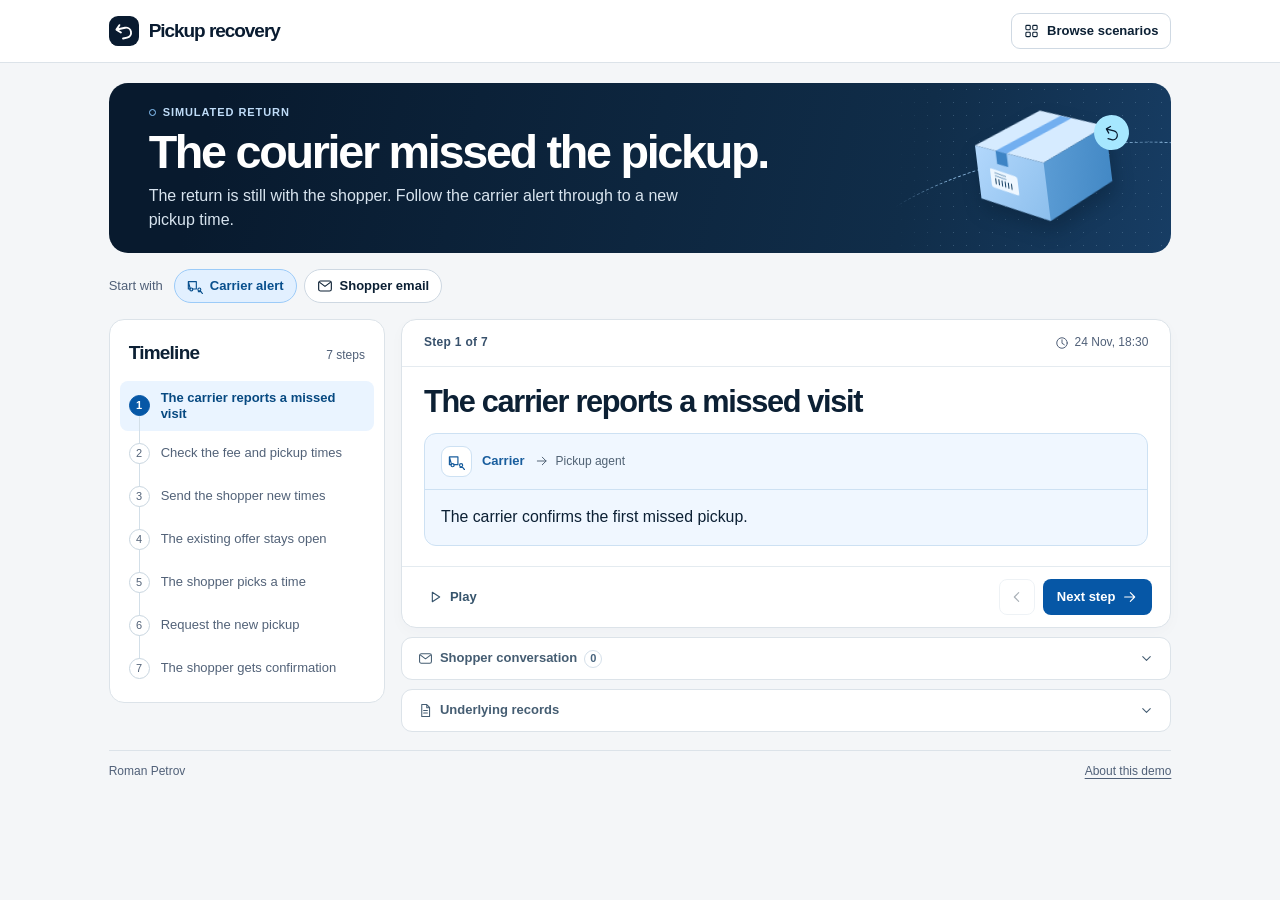
==== commit ea8055ae: "Show missed pickups as a guided conversation and action timeline" ====
--- a/review/Pickup_Operations.html
+++ b/review/Pickup_Operations.html
@@ -4,383 +4,502 @@
 <meta charset="utf-8">
 <meta name="viewport" content="width=device-width, initial-scale=1">
 <meta name="color-scheme" content="light">
-<title>Pickup recovery · Missed pickup recovery</title>
-<style>
-@font-face {
-  font-family: "Pickup Display";
-  src: local("Marr Sans Cond Web Semibold"), local("MarrSansCondensed-Semibold"),
-       local("Marr Sans Condensed Semibold"), local("Arial Narrow Bold");
-  font-weight: 600;
-}
-@font-face {
-  font-family: "Pickup Display";
-  src: local("Marr Sans Cond Web Semibold Italic"), local("MarrSansCondensed-SemiboldItalic"),
-       local("Marr Sans Condensed Semibold Italic"), local("Arial Narrow Bold Italic");
-  font-weight: 600;
-  font-style: italic;
-}
-:root {
-  --navy: #000d1f;
-  --blue: #1790ff;
-  --ice: #a2eeff;
-  --slate: #3c516e;
-  --panel: #172840;
-  --paper: #f6f6f6;
-  --white: #fff;
-  --line: #d5dce4;
-  --round: 20px;
-  --gutter: clamp(18px, 3.3vw, 60px);
-  --display: "Pickup Display", "Marr Sans Cond Web", "Marr Sans Condensed", "Arial Narrow", "Helvetica Neue", Arial, sans-serif;
-  --body: "Roobert", "Roobert GX", "Helvetica Neue", Arial, sans-serif;
-  font: 16px/1.45 var(--body);
-  color: var(--white);
-  background: var(--navy);
-}
-* { box-sizing: border-box; }
-body, h1, h2, p { margin: 0; }
-body { min-height: 100vh; }
-button, select { font: inherit; }
-button { cursor: pointer; }
-button:focus-visible, summary:focus-visible, select:focus-visible {
-  outline: 3px solid #0072d0;
-  outline-offset: 3px;
-}
-.top {
-  display: flex;
-  align-items: center;
-  justify-content: space-between;
-  gap: 16px;
-  max-width: 1600px;
-  margin: auto;
-  padding: 18px var(--gutter);
-  border-bottom: 1px solid var(--panel);
-}
-.brand, .caption, .eyebrow, .step-status, .nav-button, .side-title, .status-note {
-  font-family: var(--display);
-  font-weight: 600;
-  text-transform: uppercase;
-}
-.brand { font-size: 22px; letter-spacing: -.025em; line-height: 1; }
-.brand em { color: var(--blue); }
-.status-note { color: var(--ice); letter-spacing: .025em; font-size: 14px; text-align: right; }
-.layout {
-  display: grid;
-  grid-template-columns: clamp(215px, 20vw, 298px) minmax(0, 1fr);
-  gap: clamp(24px, 4.2vw, 82px);
-  max-width: 1600px;
-  margin: 0 auto;
-  padding: 30px var(--gutter) 36px;
-}
-.sidebar { align-self: start; }
-.side-title {
-  display: flex;
-  align-items: baseline;
-  justify-content: space-between;
-  padding: 3px 7px 12px;
-  font-size: 17px;
-  color: var(--ice);
-  letter-spacing: .025em;
-}
-#count { color: #bdc9d8; font: 13px var(--body); }
-.case-list { border-top: 1px solid var(--panel); }
-.more-cases { margin-top: 16px; }
-.more-cases > summary { color: var(--ice); font-weight: 600; }
-.more-cases > summary::before { color: var(--ice); }
-.family { color: var(--ice); font: 600 14px var(--display); margin: 19px 7px 4px; }
-.case-button {
-  width: 100%;
-  display: grid;
-  grid-template-columns: 1fr;
-  align-items: baseline;
-  gap: 7px;
-  padding: 10px 7px;
-  border: 0;
-  border-bottom: 1px solid var(--panel);
-  background: transparent;
-  color: #d5dce4;
-  text-align: left;
-  line-height: 1.3;
-  font-size: 14px;
-}
-.case-button:hover { background: var(--panel); color: white; }
-.case-button[aria-current="true"] {
-  color: var(--white);
-  background: var(--panel);
-  border-bottom-color: var(--panel);
-  box-shadow: inset 2px 0 var(--blue);
-}
-#intro { color: #e0e8f0; max-width: 1600px; margin: auto; padding: 18px var(--gutter) 0; font-size: 17px; }
-.scope { margin-top: 14px; color: #d5dce4; font-size: 14px; }
-.scope summary { display: inline-flex; }
-.scope p { padding: 6px 0; max-width: 72ch; }
-.scope a { color: var(--ice); }
-main { min-width: 0; }
-header { padding: 2px 0 18px; }
-.eyebrow { font-size: 14px; color: var(--ice); letter-spacing: .04em; margin-bottom: 8px; }
-h1, .section { font-family: var(--display); font-weight: 600; }
-h1 {
-  max-width: 21ch;
-  font-size: clamp(42px, 5.15vw, 78px);
-  letter-spacing: -.04em;
-  line-height: .96;
-  text-transform: uppercase;
-  overflow-wrap: anywhere;
-}
-.replay-nav { display: flex; align-items: center; gap: 8px; flex-wrap: wrap; }
-.step-status { margin-right: auto; color: #c9d5e1; font-size: 14px; letter-spacing: .02em; }
-.nav-button {
-  border: 1px solid var(--blue);
-  border-radius: 999px;
-  background: var(--blue);
-  color: var(--navy);
-  line-height: 1;
-  padding: 10px 17px;
-  font-size: 15px;
-}
-#previous { border-color: #6f8197; background: transparent; color: white; }
-.nav-button:enabled:hover { background: var(--ice); border-color: var(--ice); color: var(--navy); }
-#previous:enabled:hover { background: var(--panel); border-color: var(--ice); }
-.nav-button:disabled, #previous:disabled { cursor: default; color: #a6b5c7; background: transparent; border-color: #405166; }
-.panel {
-  margin-top: 14px;
-  padding: clamp(18px, 2vw, 30px);
-  border-radius: var(--round);
-  background: var(--white);
-  color: var(--navy);
-}
-.state-strip {
-  display: flex; align-items: center; flex-wrap: wrap; gap: 10px;
-  border-bottom: 1px solid var(--line); padding-bottom: 14px;
-}
-.state {
-  display: inline-flex; align-items: center; gap: 8px;
-  font-weight: 600; font-size: 14px; color: var(--navy);
-}
-.state::before { content: ""; width: 8px; height: 8px; border-radius: 50%; background: var(--blue); }
-.state.human::before { background: var(--slate); }
-.state.attention::before { background: var(--white); border: 2px solid var(--slate); }
-.state.success::before { background: var(--blue); box-shadow: 0 0 0 3px #d9f6ff; }
-.time, .meta { margin-left: auto; color: var(--slate); font-size: 12px; font-variant-numeric: tabular-nums; }
-.caption { color: var(--slate); font-size: 14px; line-height: 1.1; letter-spacing: .025em; margin-bottom: 7px; }
-.conversation {
-  display: grid; grid-template-columns: minmax(0, .88fr) minmax(0, 1.25fr); gap: 24px; padding: 22px 0;
-}
-.conversation p { font-size: clamp(17px, 1.35vw, 21px); line-height: 1.38; overflow-wrap: anywhere; }
-.decision {
-  display: grid; grid-template-columns: minmax(120px, .85fr) minmax(0, 1.3fr); gap: 16px;
-  background: #e6f8ff; padding: 16px 18px; border-radius: 12px;
-}
-.decision p { font-size: 16px; line-height: 1.4; }
-.section { margin-bottom: 12px; font-size: 29px; letter-spacing: -.025em; line-height: 1; text-transform: uppercase; }
-.evidence { padding: 0; margin: 0; list-style: none; }
-.evidence li, details { border-top: 1px solid var(--line); }
-.evidence li { padding: 8px 0; font-size: 14px; overflow-wrap: anywhere; }
-.evidence li:last-child { padding-bottom: 0; }
-details summary {
-  display: flex; align-items: center; gap: 10px; padding: 10px 0; list-style: none; cursor: pointer; font-size: 14px;
-}
-summary::-webkit-details-marker { display: none; }
-summary::before { content: "+"; width: 15px; color: var(--slate); font-weight: 650; }
-details[open] summary::before { content: "−"; }
-pre {
-  margin: 0 0 10px; padding: 12px 14px; border-radius: 8px;
-  background: var(--paper); color: var(--navy); white-space: pre-wrap; overflow-wrap: anywhere;
-  font: 13px/1.5 ui-monospace, SFMono-Regular, Consolas, monospace;
-}
-#mobile-case { display: none; }
-.empty { color: var(--slate); font-size: 14px; }
-footer { margin-top: 19px; color: #b8c5d2; font-size: 13px; }
-@media (max-width: 820px) {
-  .layout { grid-template-columns: minmax(0, 1fr); gap: 22px; padding-top: 16px; }
-  .case-list, .side-title { display: none; }
-  #mobile-case {
-    display: block; width: 100%; padding: 9px 11px; border: 1px solid #6f8197; border-radius: 9px;
-    background: var(--panel); color: white; font-size: 15px;
-  }
-  h1 { max-width: 23ch; }
-}
-@media (max-width: 560px) {
-  .top { padding-top: 15px; padding-bottom: 15px; }
-  .brand { font-size: 20px; }
-  .status-note { font-size: 12px; max-width: 20ch; line-height: 1.1; }
-  .nav-button { padding: 9px 12px; font-size: 14px; }
-  .conversation, .decision { grid-template-columns: 1fr; gap: 16px; }
-  .conversation { padding: 17px 0; }
-  .panel { margin-top: 10px; border-radius: 15px; }
-  .time { margin-left: 0; }
-  .meta { font-size: 10px; }
-  .section { font-size: 25px; }
-}
+<title>Missed pickup recovery · Interactive demo</title>
+<style>@font-face{font-family:Pickup Display;src:local("Marr Sans Cond Web Semibold"),local("MarrSansCondensed-Semibold");font-weight:600}
+:root{
+  color-scheme:light;--navy:#091b30;--muted:#506078;--blue:#0878dc;--blue-dark:#0657a6;--line:#dce3e9;
+  --canvas:#f4f6f8;--ink:#0c2034;--body:"Roobert","Helvetica Neue",Arial,sans-serif;
+  --display:"Pickup Display","Roobert","Helvetica Neue",Arial,sans-serif;font:16px/1.44 var(--body);color:var(--ink);background:var(--canvas)
+}
+*{box-sizing:border-box}
+body,h1,h2,h3,p,dl,dd{margin:0}
+body{min-width:300px}
+button,select,input{font:inherit;color:inherit}
+button,summary,select{cursor:pointer}
+button{border:0;background:transparent}
+a{color:var(--blue-dark)}
+button:focus-visible,a:focus-visible,select:focus-visible,summary:focus-visible,input:focus-visible{outline:3px solid #0674db;outline-offset:3px}
+[hidden]{display:none!important}
+.icon{width:18px;height:18px;fill:none;stroke:currentColor;stroke-width:1.7;stroke-linecap:round;stroke-linejoin:round;vertical-align:middle;flex:none}
+.sprites{position:absolute;width:0;height:0;overflow:hidden}
+.mast{background:white;border-bottom:1px solid var(--line)}
+.mast-inner,.container{max-width:1160px;margin:0 auto;padding-inline:clamp(16px,3.8vw,54px)}
+.mast-inner{display:flex;align-items:center;justify-content:space-between;min-height:62px;gap:12px}
+.wordmark{display:inline-flex;align-items:center;gap:10px;color:var(--navy);text-decoration:none;font-size:19px;font-weight:730;letter-spacing:-.055em}
+.brand-mark{display:grid;place-items:center;width:30px;height:30px;border-radius:9px;background:var(--navy);color:white}
+.brand-mark .icon{width:20px;height:20px;transform:rotate(-12deg);stroke-width:2.3}
+#browse,.icon-button{display:inline-flex;align-items:center;justify-content:center;gap:8px;background:white;border:1px solid #cfd9e3;border-radius:9px;font-size:13px;font-weight:620;min-height:36px;padding:6px 12px}
+#browse:hover,.icon-button:hover{background:#eff6fc}
+#browse .icon{width:15px}
+.container{padding-top:20px;padding-bottom:18px}
+.hero{position:relative;isolation:isolate;overflow:hidden;display:flex;align-items:center;min-height:157px;padding:22px clamp(20px,3.2vw,40px);border-radius:19px;color:white;background:linear-gradient(104deg,#081a2e 10%,#102d49 75%,#173d64)}
+.hero-copy{width:76%;z-index:1}
+.demo-label{display:flex;align-items:center;gap:7px;color:#bfdcf8;font-size:11px;font-weight:650;letter-spacing:.085em;text-transform:uppercase}
+.demo-label span{width:7px;height:7px;border:1.5px solid #8dc9ff;border-radius:50%}
+h1{font-family:var(--display);font-size:clamp(31px,3.65vw,51px);font-weight:650;letter-spacing:-.049em;line-height:1.03;margin:7px 0 8px;text-wrap:balance}
+.hero-copy p{max-width:64ch;color:#d8e4ef;font-size:clamp(14px,1.25vw,16px);line-height:1.48}
+.parcel-scene{position:absolute;inset:0 0 0 auto;width:26%;min-width:175px;overflow:hidden;background-image:radial-gradient(#7798b65e .8px,transparent .8px);background-size:13px 13px;mask-image:linear-gradient(90deg,transparent,black 20%)}
+.parcel{position:absolute;height:111px;width:132px;top:49%;left:54%;transform:translate(-50%,-50%) rotate(-7deg);filter:drop-shadow(2px 11px 9px #04172a56)}
+.face,.tape{position:absolute;inset:0}
+.top-face{clip-path:polygon(0 24%,52% 0,100% 21%,50% 47%);background:#d6ebff}
+.front-face{clip-path:polygon(0 24%,50% 47%,50% 100%,0 72%);background:linear-gradient(130deg,#b9dcff,#79b2e4)}
+.right-face{clip-path:polygon(50% 47%,100% 21%,100% 71%,50% 100%);background:linear-gradient(99deg,#74b0e4,#4187c4)}
+.top-tape{clip-path:polygon(15% 31%,67% 7%,75% 10.3%,23% 34.8%);background:#72aff0}
+.front-tape{clip-path:polygon(15% 31%,23% 34.8%,23% 47%,15% 43%);background:#3d84c5}
+.parcel-label{position:absolute;width:26px;height:19px;border-radius:2px;background:#eef7ff;left:9%;top:51%;transform:skewY(26deg);padding:3px 4px}
+.parcel-label i,.parcel-label b{display:block;width:63%;height:1px;background:#729bbc;margin-bottom:2px}
+.parcel-label b{width:100%;height:6px;background:repeating-linear-gradient(90deg,#153f62 0 1px,transparent 1px 3px)}
+.return-stamp{display:grid;place-items:center;position:absolute;width:35px;height:35px;top:19%;left:72%;color:var(--navy);background:#a6e7ff;border-radius:50%;transform:rotate(15deg)}
+.route-line{position:absolute;width:148%;height:80%;top:40%;left:-15%;transform:rotate(-11deg);border:1px dashed #80acd2;border-radius:50%}
+.routes{display:flex;align-items:center;gap:7px;padding:16px 0}
+.route-label{font-size:13px;color:var(--muted);margin-right:4px}
+.routes button{display:inline-flex;align-items:center;gap:7px;font-weight:600;font-size:13px;border-radius:999px;border:1px solid #ced8e2;padding:6px 12px;background:white;min-height:34px}
+.routes .icon{width:16px;height:16px}
+.routes button[aria-pressed=true]{background:#e2f0ff;color:#084f8d;border-color:#9ccbf8}
+.routes button:hover{border-color:#5f99cd}
+.workspace{display:grid;grid-template-columns:minmax(210px,26%) minmax(0,1fr);gap:16px;align-items:start}
+.rail,.stage,.technical{border:1px solid var(--line);background:white;border-radius:15px}
+.rail{padding:19px 10px 13px}
+.rail-head{padding:0 9px 14px;display:flex;align-items:baseline;justify-content:space-between;gap:8px}
+.rail-head h2{font-size:19px;letter-spacing:-.04em}
+.rail-head span,.stage-head,.message-meta,.technical-body,.mobile-jump label{font-size:12px;color:var(--muted)}
+#timeline{display:grid;gap:2px;position:relative}
+#timeline::before{content:"";position:absolute;top:20px;bottom:20px;left:19.5px;border-left:1px solid #d3dfe8;z-index:1;pointer-events:none}
+.timeline-step{display:grid;grid-template-columns:22px 1fr;gap:10px;align-items:center;text-align:left;width:100%;border-radius:8px;padding:9px 9px;min-height:41px;color:#526278;font-size:13px;line-height:1.24}
+.timeline-step:hover{background:#f2f6f9}
+.timeline-step[aria-current=step]{color:#074981;background:#eaf4ff;font-weight:650}
+.pin{display:grid;place-items:center;position:relative;z-index:2;width:21px;height:21px;border-radius:50%;background:white;border:1px solid #c9d6e0;font-size:11px;font-variant-numeric:tabular-nums}
+.pin .icon{width:13px;height:13px}
+.timeline-step.done .pin{color:#126298;background:#e4f1fd;border-color:#c3ddf1}
+.timeline-step[aria-current=step] .pin{background:var(--blue-dark);color:white;border-color:var(--blue-dark)}
+.mobile-jump{display:none}
+.story{min-width:0}
+.stage{overflow:hidden;box-shadow:0 5px 15px #0d234406}
+.stage-head,.playback,.technical summary,.dialog-head{display:flex;align-items:center;justify-content:space-between;gap:12px}
+.stage-head{padding:14px 22px;border-bottom:1px solid #e5ebf0;font-variant-numeric:tabular-nums;font-size:12px}
+#step-counter{font-weight:650;letter-spacing:.025em;color:#38516c}
+#stage-time{display:flex;gap:6px;align-items:center}
+#stage-time .icon{width:14px;height:14px}
+.stage-content{padding:18px 22px 20px}
+.stage-content>h2{font-size:clamp(24px,2.4vw,34px);font-weight:650;line-height:1.12;letter-spacing:-.043em;margin:0 0 14px;text-wrap:balance}
+#scene{--tone:#185d9d;--wash:#f0f7ff;--edge:#cde1f3}
+#scene[data-kind=shopper]{--tone:#6251a2;--wash:#f6f3fc;--edge:#e1d9f2}
+#scene[data-kind=agent]{--tone:#24664c;--wash:#eff8f3;--edge:#d3e7dc}
+#scene[data-kind=support]{--tone:#805a1b;--wash:#fff8eb;--edge:#e9d9b6}
+#scene[data-kind=checks],#scene[data-kind=record],#scene[data-kind=timer]{--tone:#1d506c;--wash:#f1f6f8;--edge:#d7e4eb}
+.event-card{border:1px solid var(--edge);background:var(--wash);border-radius:12px;overflow:hidden}
+.actor-row{padding:12px 16px;display:flex;align-items:center;gap:10px;border-bottom:1px solid var(--edge);flex-wrap:wrap}
+.actor-icon{width:31px;height:31px;background:white;display:grid;place-items:center;color:var(--tone);border:1px solid var(--edge);border-radius:9px}
+.actor-icon .icon{width:17px;height:17px}
+.actor-title{font-size:13px;font-weight:680;color:var(--tone)}
+.destination{display:flex;align-items:center;gap:7px;color:#506274;font-size:12px}
+.destination .icon{width:14px;height:14px}
+.event-content{padding:15px 16px 17px;overflow-wrap:anywhere}
+.event-content p{white-space:pre-line;font-size:clamp(15px,1.24vw,18px);line-height:1.47}
+#scene[data-kind=shopper] .event-content p{font-size:clamp(17px,1.65vw,22px);letter-spacing:-.018em}
+.facts{border-top:1px solid var(--edge);padding:0 16px}
+.facts>div{display:grid;grid-template-columns:minmax(85px,38%) 1fr;align-items:baseline;gap:10px;border-bottom:1px solid var(--edge);padding:8px 0;font-size:13px}
+.facts>div:last-child{border:0}
+.facts dt{color:#506274}.facts dd{font-weight:590;overflow-wrap:anywhere}
+.slots{display:grid;grid-template-columns:1fr 1fr;gap:8px;margin-top:12px}
+.slot{border:1px solid var(--edge);background:white;padding:8px 10px;border-radius:8px;display:grid;grid-template-columns:auto 1fr;gap:0 8px;align-items:center}
+.slot-code{grid-row:span 2;display:grid;place-items:center;width:22px;height:22px;border:1px solid var(--edge);border-radius:6px;font-size:11px;color:var(--tone);font-weight:650}
+.slot strong{font-size:13px;color:var(--ink)}.slot-time{font-size:12px;color:var(--muted)}
+.receipt{display:flex;align-items:center;gap:6px;font-size:12px;color:var(--tone);padding:0 16px 12px;overflow-wrap:anywhere}
+.receipt .icon{width:14px}
+.playback{padding:12px 18px;border-top:1px solid #e4ebf0;min-height:61px}
+.playback button{display:inline-flex;justify-content:center;align-items:center;gap:7px;border-radius:8px;font-size:13px;min-height:36px;font-weight:630}
+#play{color:#36546c;padding:5px 7px}.playback .icon{width:16px;height:16px}
+#play:hover{background:#ecf3f8}
+.advance{display:flex;gap:8px}
+#back{border:1px solid #cfdbe5;width:36px;padding:0}
+#back:hover:enabled{background:#eaf3fc}
+#back:disabled{opacity:.35;cursor:default}
+#next{padding:6px 14px;color:white;background:var(--blue-dark)}
+#next:hover{background:#064579}
+.technical{margin-top:9px;border-radius:11px}
+summary{list-style:none;cursor:pointer}summary::-webkit-details-marker{display:none}
+.technical>summary{padding:11px 16px;color:#455d72;font-size:13px;font-weight:570}
+.technical>summary>span{display:inline-flex;align-items:center;gap:7px}
+.technical .icon{width:15px;height:15px}
+.technical[open] .chevron{transform:rotate(180deg)}
+.technical-body{border-top:1px solid var(--line);padding:10px 16px 12px;font-size:13px;overflow-wrap:anywhere}
+.technical-body h3{font-size:13px;margin-top:8px;color:var(--ink)}
+.technical-body ul{padding-left:17px;margin:5px 0 12px}
+.technical-body summary{padding:5px 0;color:var(--blue-dark)}
+.technical-body pre{white-space:pre-wrap;overflow-wrap:anywhere;background:#f2f5f7;padding:9px;border-radius:6px;font-size:12px}
+footer{margin-top:18px;padding-top:12px;border-top:1px solid var(--line);display:flex;align-items:flex-start;justify-content:space-between;gap:14px;font-size:12px;color:var(--muted)}
+footer details{max-width:62ch}footer summary{text-align:right;text-decoration:underline;text-underline-offset:3px}
+footer p{margin-top:8px}
+dialog{color:var(--ink);border:1px solid #c8d6e2;width:min(94vw,540px);border-radius:16px;padding:0;box-shadow:0 24px 80px #051a3040;max-height:82vh;overflow:auto;overscroll-behavior:contain}
+dialog::backdrop{background:#071c32a1}
+.dialog-head{padding:20px 22px 12px}.dialog-head h2{font-size:24px;letter-spacing:-.04em}.dialog-head p{font-size:13px;color:var(--muted);margin-top:3px}
+.icon-button{width:36px;padding:0}
+.search{display:flex;gap:8px;align-items:center;margin:0 20px 8px;padding:8px 10px;border:1px solid #bccbda;border-radius:8px;color:var(--muted)}
+.search input{flex:1;min-width:0;background:transparent;border:0;font-size:15px}
+.search:focus-within{outline:2px solid var(--blue);outline-offset:1px}
+.search input:focus-visible{outline:0}
+#library-list{padding:0 16px 16px}
+#library-list h3{margin:14px 6px 4px;font-size:12px;color:var(--muted)}
+.case-option{display:flex;align-items:center;justify-content:space-between;text-align:left;width:100%;min-height:39px;border-radius:8px;padding:7px 8px;gap:12px;font-size:14px}
+.case-option:hover,.case-option[aria-current=true]{background:#edf5ff}
+.case-option span:last-child{font-size:12px;color:#51708c}#library-list>p{padding:12px 6px}
+@media(min-width:1350px){.container{padding-top:26px}.hero{min-height:176px}.stage-content{padding:22px 26px}.timeline-step{min-height:44px}}
+@media(max-width:760px){.workspace{grid-template-columns:1fr;gap:9px}.rail{padding:0;background:none;border:0}.rail-head,#timeline{display:none}.mobile-jump{display:flex;align-items:center;gap:10px}.mobile-jump label{font-weight:650}.mobile-jump select{width:100%;min-width:0;border:1px solid #d0dbe5;background:white;border-radius:8px;min-height:36px;padding:5px 8px;font-size:14px}.container{padding-top:12px}.hero{min-height:132px}.routes{padding:12px 0}.stage-content{padding:16px}.stage-head,.playback{padding:10px 16px}}
+@media(max-width:480px){.mast-inner{min-height:52px}.wordmark{font-size:17px;gap:6px}#browse{font-size:12px;padding:5px 8px}.hero{padding:15px 16px;min-height:130px;border-radius:13px}.hero-copy{width:80%}.hero-copy p{font-size:13px}.parcel-scene{width:23%;min-width:0;opacity:.95}.parcel{width:73px;height:65px;left:52%}.return-stamp{width:21px;height:21px;left:52%;top:22%}.return-stamp .icon{width:13px}.parcel-label{width:16px;height:11px;padding:2px}.parcel-label i,.parcel-label b{margin-bottom:1px}.parcel-label b{height:3px}.routes{gap:5px}.route-label{font-size:12px}.routes button{font-size:12px;padding:5px 8px}.stage-head{font-size:11px}.actor-row{gap:7px;padding:9px 11px}.actor-title,.destination{font-size:12px}.actor-icon{width:27px;height:27px}.event-content{padding:12px}.facts{padding:0 12px}.slots{grid-template-columns:1fr}.stage-content{padding:14px}.playback{padding:9px 12px}.technical>summary{min-height:40px}.dialog-head{padding:16px}.search{margin-inline:16px}}
+@media(max-width:359px){.parcel-scene{display:none}.hero-copy{width:100%}.route-label{display:none}.destination{gap:3px}}
+#thread-count{font-size:11px;color:#48647d;border:1px solid #d5e0ea;padding:0 5px;min-width:18px;text-align:center;border-radius:99px}
+.thread-message{padding:6px 0 10px;border-bottom:1px solid #e4ebf0}
+.thread-message:last-child{border:0;padding-bottom:4px}
+.thread-message strong{font-size:12px;color:var(--ink)}
+.thread-message p{margin-top:4px;white-space:pre-line}
+.outcome{margin-top:12px;display:flex;align-items:flex-start;gap:8px;font-size:13px;color:#405d72}
+.outcome .icon{width:16px;height:16px;margin-top:1px}
 </style>
 </head>
 <body>
-<div class="top">
-  <div class="brand">Pickup <em>recovery</em></div>
-  <div class="status-note">Offline replay · Simulated carrier</div>
-</div>
-<p id="intro">When a courier misses a return pickup, the shopper needs a new time or a clear update from Support.</p>
-<div class="layout">
-  <aside class="sidebar" aria-label="Case list">
-    <h2 class="side-title">Pickup cases <span id="count"></span></h2>
-    <div class="case-list">
-      <div id="featured-cases"></div>
-      <details class="more-cases" id="more-cases"><summary>Other scenarios</summary><div id="case-list"></div></details>
+<svg class="sprites" xmlns="http://www.w3.org/2000/svg" aria-hidden="true"><defs>
+<symbol id="i-return" viewBox="0 0 24 24"><path d="M8 4 3.5 8.5 8 13M4 8.5h10a6 6 0 0 1 0 12H9"/></symbol>
+<symbol id="i-box" viewBox="0 0 24 24"><path d="m3.5 7.5 8.5-5 8.5 5v9L12 21.5l-8.5-5zM3.5 7.5l8.5 5 8.5-5M12 12.5v9M8 5l8.5 5"/></symbol>
+<symbol id="i-truck" viewBox="0 0 24 24"><path d="M2 5.5h12v11H8m-3 0H2v-11Zm12 4h4l3 4v3h-2m-4 0h-1"/><circle cx="6.5" cy="17.2" r="2.2"/><circle cx="18.5" cy="17.2" r="2.2"/></symbol>
+<symbol id="i-mail" viewBox="0 0 24 24"><rect x="2.5" y="4.5" width="19" height="15" rx="2.8"/><path d="m4 6.5 8 6 8-6"/></symbol>
+<symbol id="i-agent" viewBox="0 0 24 24"><rect x="2.5" y="8" width="6" height="7" rx="1.5"/><rect x="15.5" y="3" width="6" height="6" rx="1.5"/><rect x="15.5" y="15" width="6" height="6" rx="1.5"/><path d="M9 11.5h3M12 11.5V6h3M12 11.5V18h3"/></symbol>
+<symbol id="i-user" viewBox="0 0 24 24"><circle cx="12" cy="8" r="3.7"/><path d="M4.5 20a7.5 6 0 0 1 15 0"/></symbol>
+<symbol id="i-headset" viewBox="0 0 24 24"><path d="M4 13v-2a8 8 0 0 1 16 0v5a5 5 0 0 1-5 5h-2"/><rect x="2" y="11" width="4.5" height="7" rx="2"/><rect x="17.5" y="11" width="4.5" height="7" rx="2"/></symbol>
+<symbol id="i-clock" viewBox="0 0 24 24"><circle cx="12" cy="12" r="9"/><path d="M12 6.5v6l4 2.5"/></symbol>
+<symbol id="i-file" viewBox="0 0 24 24"><path d="M6 2.5h8l4.5 4.5v14.5H6zM14 2.5v5h4.5M9 12h6M9 16h6"/></symbol>
+<symbol id="i-arrow" viewBox="0 0 24 24"><path d="M4 12h15m-6.5-6.5L19 12l-6.5 6.5"/></symbol>
+<symbol id="i-back" viewBox="0 0 24 24"><path d="m14.5 5.5-6.5 6.5 6.5 6.5"/></symbol>
+<symbol id="i-down" viewBox="0 0 24 24"><path d="m6 9 6 6 6-6"/></symbol>
+<symbol id="i-grid" viewBox="0 0 24 24"><rect x="3" y="3" width="7" height="7" rx="1.5"/><rect x="14" y="3" width="7" height="7" rx="1.5"/><rect x="3" y="14" width="7" height="7" rx="1.5"/><rect x="14" y="14" width="7" height="7" rx="1.5"/></symbol>
+<symbol id="i-search" viewBox="0 0 24 24"><circle cx="10" cy="10" r="6"/><path d="m15 15 5 5"/></symbol>
+<symbol id="i-x" viewBox="0 0 24 24"><path d="m6 6 12 12M18 6 6 18"/></symbol>
+<symbol id="i-play" viewBox="0 0 24 24"><path d="m8 5 11 7-11 7z"/></symbol>
+<symbol id="i-pause" viewBox="0 0 24 24"><path d="M8.5 5v14M15.5 5v14"/></symbol>
+<symbol id="i-check" viewBox="0 0 24 24"><path d="m4.5 12 5 5 10-10"/></symbol>
+</defs></svg>
+<header class="mast">
+  <div class="mast-inner">
+    <a class="wordmark" href="#walkthrough"><span class="brand-mark"><svg class="icon" aria-hidden="true"><use href="#i-return"/></svg></span>Pickup recovery</a>
+    <button id="browse" type="button" aria-haspopup="dialog"><svg class="icon" aria-hidden="true"><use href="#i-grid"/></svg>Browse scenarios</button>
+  </div>
+</header>
+<main class="container" id="walkthrough">
+  <section class="hero" aria-labelledby="case-title">
+    <div class="hero-copy">
+      <div class="demo-label"><span></span>Simulated return</div>
+      <h1 id="case-title">The courier missed the pickup.</h1>
+      <p id="intro">The parcel is still with the shopper. Follow the carrier alert through to a new pickup time.</p>
     </div>
-    <select id="mobile-case" aria-label="Choose a pickup case"></select>
-  </aside>
-  <main>
-    <header><p class="eyebrow" id="case-id"></p><h1 id="case-title"></h1></header>
-    <nav class="replay-nav" aria-label="Replay steps">
-      <span class="step-status" id="step-status" aria-live="polite"></span>
-      <button class="nav-button" id="previous" type="button">← Previous</button>
-      <button class="nav-button" id="next" type="button">Next step →</button>
-    </nav>
-    <section class="panel" aria-label="Pickup timeline">
-      <div class="state-strip"><span class="state" id="state"></span><span class="time" id="turn-time"></span></div>
-      <div class="conversation">
-        <div><h2 class="caption" id="event-label">Incoming event</h2><p id="event"></p></div>
-        <div><h2 class="caption" id="reply-label">Agent response</h2><p id="reply"></p></div>
-      </div>
-      <div class="decision">
-        <div><h2 class="caption">Who owns it</h2><p id="owner"></p></div>
-        <div><h2 class="caption">What happens next</h2><p id="decision"></p></div>
-      </div>
-      <p id="delivery" hidden></p>
-    </section>
-    <section class="panel"><h2 class="section">Case history</h2><ul class="evidence" id="evidence"></ul></section>
-    <section class="panel"><h2 class="section">Tool calls</h2><div id="calls"></div></section>
-    <details class="scope"><summary>What the replay measures</summary>
-      <p id="coverage"></p>
-      <p>The examples include unusual failures on purpose. Times advance on a simulated clock. A production pilot would measure actual handoffs, collection scans and missed update deadlines.</p>
-      <p>The first pilot sends a rebooking link after a verified miss. A shopper who writes back can ask about the times or choose by email. An unclear preference keeps the available choices open. A reported address or custody problem needs verification. This replay uses rules and example matching. In the command-line demo, an optional local model classifies replies those rules leave unresolved. The booking checks are the same in both modes.</p>
-      <p>REVER documents preferred pickup ranges. Dates and availability here come from a simulated carrier. An unanswered booking goes to Support unless a carrier specifically supports checking that attempt. <a href="https://docs.itsrever.com/apis/admin/logistics/createpickup">CreatePickup API</a></p>
-    </details>
-    <footer>Roman Petrov · Missed pickup recovery</footer>
-  </main>
-</div>
-<noscript>Open this replay in a browser with JavaScript enabled. You can also run each case from the command line.</noscript>
-<script id="report" type="application/json">{"mode":"Scripted examples with fictional carrier records, simulated delivery and an offline classifier.","timezone":"Europe/Madrid","as_of":"2026-11-24T18:30:00+01:00","cases":[{"id":"P101","label":"Book a pickup from an email reply","group":"Booking and replies","turns":[{"at":"2026-11-24T18:30:00+01:00","event_source":"shopper_message","event":"I waited all afternoon. Nobody came to collect my return.","state":"OFFERED","message":"I'm sorry you had to wait. The carrier recorded the missed pickup. I can arrange a free replacement. Which time works for you? Reply with the day or option you want, or select its button. A: Wed 25 Nov, 08:00–12:00 CET or B: Thu 26 Nov, 12:00–16:00 CET.","evidence":["shopper message received at 2026-11-24T18:30:00+01:00: I waited all afternoon. Nobody came to collect my return.","carrier lookup at 2026-11-24T18:30:00+01:00: missed, scheduled window end 2026-11-24T16:00:00+01:00, recorded missed attempts: 1","merchant approved the repeat pickup; no charge to shopper"],"collection_scan_observed_at":null,"shopper_help_contact":true,"owner":"Shopper","next_step":"Choose an available slot.","tool_calls":[{"at":"2026-11-24T18:30:00+01:00","tool":"carrier.lookup","case":"P101","result":"missed"},{"at":"2026-11-24T18:30:00+01:00","tool":"support.check_booking_receipt","case":"P101","result":"none"},{"at":"2026-11-24T18:30:00+01:00","tool":"merchant.check_rebooking_permission","case":"P101","result":{"approved":true,"payer":"merchant","shopper_fee_cents":0,"carrier_quote_eur_cents":350,"max_repeat_eur_cents":400}},{"at":"2026-11-24T18:30:00+01:00","tool":"carrier.available_slots","case":"P101","result":{"A":"Wed 25 Nov, 08:00–12:00 CET","B":"Thu 26 Nov, 12:00–16:00 CET"}}]},{"at":"2026-11-24T18:34:00+01:00","event_source":"shopper_message","event":"Thursday works for me!\n\nBest,\nAnna","state":"RESOLVED","message":"Your new pickup is confirmed for Thu 26 Nov, 12:00–16:00 CET. Reference BK-P101.","evidence":["shopper message received at 2026-11-24T18:30:00+01:00: I waited all afternoon. Nobody came to collect my return.","carrier lookup at 2026-11-24T18:30:00+01:00: missed, scheduled window end 2026-11-24T16:00:00+01:00, recorded missed attempts: 1","merchant approved the repeat pickup; no charge to shopper","shopper message received at 2026-11-24T18:34:00+01:00: Thursday works for me!\n\nBest,\nAnna","carrier lookup at 2026-11-24T18:34:00+01:00: missed, scheduled window end 2026-11-24T16:00:00+01:00, recorded missed attempts: 1","shopper explicitly accepted B: Thu 26 Nov, 12:00–16:00 CET","carrier booking BK-P101: Thu 26 Nov, 12:00–16:00 CET","customer notification receipt NOTICE-BK-P101"],"collection_scan_observed_at":null,"shopper_help_contact":false,"owner":"Pickup monitoring","next_step":"Monitor the physical collection separately.","tool_calls":[{"at":"2026-11-24T18:34:00+01:00","tool":"carrier.lookup","case":"P101","result":"missed"},{"at":"2026-11-24T18:34:00+01:00","tool":"support.check_booking_receipt","case":"P101","result":"none"},{"at":"2026-11-24T18:34:00+01:00","tool":"merchant.check_rebooking_permission","case":"P101","result":{"approved":true,"payer":"merchant","shopper_fee_cents":0,"carrier_quote_eur_cents":350,"max_repeat_eur_cents":400}},{"at":"2026-11-24T18:34:00+01:00","tool":"carrier.lookup","case":"P101","result":"missed"},{"at":"2026-11-24T18:34:00+01:00","tool":"merchant.check_rebooking_permission","case":"P101","result":{"approved":true,"payer":"merchant","shopper_fee_cents":0,"carrier_quote_eur_cents":350,"max_repeat_eur_cents":400}},{"at":"2026-11-24T18:34:00+01:00","tool":"carrier.available_slots","case":"P101","result":{"A":"Wed 25 Nov, 08:00–12:00 CET","B":"Thu 26 Nov, 12:00–16:00 CET"}},{"at":"2026-11-24T18:34:00+01:00","tool":"support.prepare_repickup","case":"P101","result":{"repickup_attempt":1,"pickup_ranges":["RANGE_12_TO_16"]}},{"at":"2026-11-24T18:34:00+01:00","tool":"carrier.book_once","case":"P101","result":"BK-P101"},{"at":"2026-11-24T18:34:00+01:00","tool":"carrier.lookup","case":"P101","result":"missed"},{"at":"2026-11-24T18:34:00+01:00","tool":"support.notify","case":"P101","result":"NOTICE-BK-P101"}]}],"state":"RESOLVED","owner":"Pickup monitoring","next_step":"Monitor the physical collection separately.","origin":"shopper","carrier_callback_receipts":[],"shopper_help_contacts":1,"repeat_shopper_help_contacts":0,"pickup_offers_delivered":0,"first_confirmed_miss_at":"2026-11-24T18:30:00+01:00","collection_scan_observed_at":null,"collected_at":null,"simulation_minutes_to_resolution":4.0,"autonomous_under_24h":true,"bookings_created":1,"confirmation_notices_delivered":1},{"id":"P102","label":"No carrier update","group":"Carrier updates","turns":[{"at":"2026-11-24T18:30:00+01:00","event_source":"shopper_message","event":"My collection window ended. Is the courier still coming?","state":"WAITING_CARRIER","message":"Your scheduled pickup window has ended. I can't confirm a later visit. I've asked the carrier to check (Q-P102). We'll update you here by 19:00 CET, even if we're still waiting.","evidence":["shopper message received at 2026-11-24T18:30:00+01:00: My collection window ended. Is the courier still coming?","carrier lookup at 2026-11-24T18:30:00+01:00: unknown, scheduled window end 2026-11-24T16:00:00+01:00, recorded missed attempts: unknown","carrier inquiry Q-P102, opened 2026-11-24T18:30:00+01:00"],"collection_scan_observed_at":null,"shopper_help_contact":true,"owner":"Pickup agent","next_step":"Recheck the carrier record and update the shopper by the inquiry deadline.","tool_calls":[{"at":"2026-11-24T18:30:00+01:00","tool":"carrier.lookup","case":"P102","result":"unknown"},{"at":"2026-11-24T18:30:00+01:00","tool":"support.check_booking_receipt","case":"P102","result":"none"},{"at":"2026-11-24T18:30:00+01:00","tool":"carrier.ask_for_update","case":"P102","result":"Q-P102"}]},{"at":"2026-11-24T19:00:00+01:00","event_source":"timer","event":"Promised carrier update is due","state":"HUMAN_REVIEW","message":"We still haven't heard back from the carrier. Support will check the visit and update you here.","evidence":["shopper message received at 2026-11-24T18:30:00+01:00: My collection window ended. Is the courier still coming?","carrier lookup at 2026-11-24T18:30:00+01:00: unknown, scheduled window end 2026-11-24T16:00:00+01:00, recorded missed attempts: unknown","carrier inquiry Q-P102, opened 2026-11-24T18:30:00+01:00","carrier lookup at 2026-11-24T19:00:00+01:00: unknown, scheduled window end 2026-11-24T16:00:00+01:00, recorded missed attempts: unknown"],"collection_scan_observed_at":null,"shopper_help_contact":false,"owner":"Support Operations","next_step":"Verify the attempt with the carrier and update the shopper.","tool_calls":[{"at":"2026-11-24T19:00:00+01:00","tool":"carrier.lookup","case":"P102","result":"unknown"},{"at":"2026-11-24T19:00:00+01:00","tool":"support.check_booking_receipt","case":"P102","result":"none"},{"at":"2026-11-24T19:00:00+01:00","tool":"support.handoff","case":"P102","result":"Support Operations"},{"at":"2026-11-24T19:00:00+01:00","tool":"support.send_inquiry_update","case":"P102","result":"We still haven't heard back from the carrier. Support will check the visit and update you here."},{"at":"2026-11-24T19:00:00+01:00","tool":"support.callback_receipt","case":"P102","result":{"case_id":"P102","inquiry":"Q-P102","due_at":"2026-11-24T19:00:00+01:00","delivered_at":"2026-11-24T19:00:00+01:00","overdue":false,"minutes_late":0}}]}],"state":"HUMAN_REVIEW","owner":"Support Operations","next_step":"Verify the attempt with the carrier and update the shopper.","origin":"shopper","carrier_callback_receipts":[{"case_id":"P102","inquiry":"Q-P102","due_at":"2026-11-24T19:00:00+01:00","delivered_at":"2026-11-24T19:00:00+01:00","overdue":false,"minutes_late":0}],"shopper_help_contacts":1,"repeat_shopper_help_contacts":0,"pickup_offers_delivered":0,"first_confirmed_miss_at":null,"collection_scan_observed_at":null,"collected_at":null,"simulation_minutes_to_resolution":null,"autonomous_under_24h":false,"bookings_created":0,"confirmation_notices_delivered":0},{"id":"P103","label":"Carrier marked shopper unavailable","group":"Disputes and handoffs","turns":[{"at":"2026-11-24T18:30:00+01:00","event_source":"shopper_message","event":"I was home all day and no one rang. Nobody came for the pickup.","state":"HUMAN_REVIEW","message":"The carrier marked you as unavailable. Support will check the visit details with the carrier.","evidence":["shopper message received at 2026-11-24T18:30:00+01:00: I was home all day and no one rang. Nobody came for the pickup.","carrier lookup at 2026-11-24T18:30:00+01:00: customer_unavailable, scheduled window end 2026-11-24T16:00:00+01:00, recorded missed attempts: unknown","carrier marked shopper unavailable; time of the attempted visit was not provided"],"collection_scan_observed_at":null,"shopper_help_contact":true,"owner":"Support Operations","next_step":"Compare the carrier's account with the shopper's message and obtain any missing visit evidence.","tool_calls":[{"at":"2026-11-24T18:30:00+01:00","tool":"carrier.lookup","case":"P103","result":"customer_unavailable"},{"at":"2026-11-24T18:30:00+01:00","tool":"support.handoff","case":"P103","result":"Support Operations"}]}],"state":"HUMAN_REVIEW","owner":"Support Operations","next_step":"Compare the carrier's account with the shopper's message and obtain any missing visit evidence.","origin":"shopper","carrier_callback_receipts":[],"shopper_help_contacts":1,"repeat_shopper_help_contacts":0,"pickup_offers_delivered":0,"first_confirmed_miss_at":null,"collection_scan_observed_at":null,"collected_at":null,"simulation_minutes_to_resolution":null,"autonomous_under_24h":false,"bookings_created":0,"confirmation_notices_delivered":0},{"id":"P104","label":"Second recorded failure","group":"Disputes and handoffs","turns":[{"at":"2026-11-24T18:30:00+01:00","event_source":"shopper_message","event":"Again, nobody came to pick up my parcel.","state":"HUMAN_REVIEW","message":"The carrier recorded 2 missed attempts. A person will review the visit history.","evidence":["shopper message received at 2026-11-24T18:30:00+01:00: Again, nobody came to pick up my parcel.","carrier lookup at 2026-11-24T18:30:00+01:00: missed, scheduled window end 2026-11-24T16:00:00+01:00, recorded missed attempts: 2"],"collection_scan_observed_at":null,"shopper_help_contact":true,"owner":"Support Operations","next_step":"Review the recorded attempts and agree a workable collection or alternative with the shopper.","tool_calls":[{"at":"2026-11-24T18:30:00+01:00","tool":"carrier.lookup","case":"P104","result":"missed"},{"at":"2026-11-24T18:30:00+01:00","tool":"support.handoff","case":"P104","result":"Support Operations"}]}],"state":"HUMAN_REVIEW","owner":"Support Operations","next_step":"Review the recorded attempts and agree a workable collection or alternative with the shopper.","origin":"shopper","carrier_callback_receipts":[],"shopper_help_contacts":1,"repeat_shopper_help_contacts":0,"pickup_offers_delivered":0,"first_confirmed_miss_at":"2026-11-24T18:30:00+01:00","collection_scan_observed_at":null,"collected_at":null,"simulation_minutes_to_resolution":null,"autonomous_under_24h":false,"bookings_created":0,"confirmation_notices_delivered":0},{"id":"P105","label":"Compensation request","group":"Disputes and handoffs","turns":[{"at":"2026-11-24T18:30:00+01:00","event_source":"shopper_message","event":"Nobody came. I want compensation for taking the afternoon off.","state":"HUMAN_REVIEW","message":"I've sent your request for compensation to the merchant team for review. They'll get back to you here.","evidence":["shopper message received at 2026-11-24T18:30:00+01:00: Nobody came. I want compensation for taking the afternoon off.","carrier lookup at 2026-11-24T18:30:00+01:00: missed, scheduled window end 2026-11-24T16:00:00+01:00, recorded missed attempts: 1"],"collection_scan_observed_at":null,"shopper_help_contact":true,"owner":"Merchant Operations","next_step":"Review the shopper's financial request with the merchant and reply with its decision.","tool_calls":[{"at":"2026-11-24T18:30:00+01:00","tool":"carrier.lookup","case":"P105","result":"missed"},{"at":"2026-11-24T18:30:00+01:00","tool":"support.handoff","case":"P105","result":"Merchant Operations"}]}],"state":"HUMAN_REVIEW","owner":"Merchant Operations","next_step":"Review the shopper's financial request with the merchant and reply with its decision.","origin":"shopper","carrier_callback_receipts":[],"shopper_help_contacts":1,"repeat_shopper_help_contacts":0,"pickup_offers_delivered":0,"first_confirmed_miss_at":"2026-11-24T18:30:00+01:00","collection_scan_observed_at":null,"collected_at":null,"simulation_minutes_to_resolution":null,"autonomous_under_24h":false,"bookings_created":0,"confirmation_notices_delivered":0},{"id":"P106","label":"Carrier reports an address issue","group":"Address and availability","turns":[{"at":"2026-11-24T18:30:00+01:00","event_source":"shopper_message","event":"The courier missed my pickup. What should I do?","state":"NEED_ADDRESS","message":"The carrier needs one address detail: apartment or entrance detail. Please check it in the return portal.","evidence":["shopper message received at 2026-11-24T18:30:00+01:00: The courier missed my pickup. What should I do?","carrier lookup at 2026-11-24T18:30:00+01:00: missed, scheduled window end 2026-11-24T16:00:00+01:00, recorded missed attempts: 1","carrier address validation flagged: apartment or entrance detail","simulated address prompt receipt: ADDR-P106-1"],"collection_scan_observed_at":null,"shopper_help_contact":true,"owner":"Shopper","next_step":"Correct the carrier-flagged detail in the return portal.","tool_calls":[{"at":"2026-11-24T18:30:00+01:00","tool":"carrier.lookup","case":"P106","result":"missed"},{"at":"2026-11-24T18:30:00+01:00","tool":"support.check_booking_receipt","case":"P106","result":"none"},{"at":"2026-11-24T18:30:00+01:00","tool":"support.address_alert","case":"P106","result":"ADDR-P106-1"}]}],"state":"NEED_ADDRESS","owner":"Shopper","next_step":"Correct the carrier-flagged detail in the return portal.","origin":"shopper","carrier_callback_receipts":[],"shopper_help_contacts":1,"repeat_shopper_help_contacts":0,"pickup_offers_delivered":0,"first_confirmed_miss_at":"2026-11-24T18:30:00+01:00","collection_scan_observed_at":null,"collected_at":null,"simulation_minutes_to_resolution":null,"autonomous_under_24h":false,"bookings_created":0,"confirmation_notices_delivered":0},{"id":"P107","label":"The carrier has not confirmed the booking","group":"Carrier updates","turns":[{"at":"2026-11-24T18:30:00+01:00","event_source":"shopper_message","event":"My return wasn't collected. Can I book another pickup?","state":"OFFERED","message":"I'm sorry you had to wait. The carrier recorded the missed pickup. I can arrange a free replacement. Which time works for you? Reply with the day or option you want, or select its button. A: Wed 25 Nov, 08:00–12:00 CET or B: Thu 26 Nov, 12:00–16:00 CET.","evidence":["shopper message received at 2026-11-24T18:30:00+01:00: My return wasn't collected. Can I book another pickup?","carrier lookup at 2026-11-24T18:30:00+01:00: missed, scheduled window end 2026-11-24T16:00:00+01:00, recorded missed attempts: 1","merchant approved the repeat pickup; no charge to shopper"],"collection_scan_observed_at":null,"shopper_help_contact":true,"owner":"Shopper","next_step":"Choose an available slot.","tool_calls":[{"at":"2026-11-24T18:30:00+01:00","tool":"carrier.lookup","case":"P107","result":"missed"},{"at":"2026-11-24T18:30:00+01:00","tool":"support.check_booking_receipt","case":"P107","result":"none"},{"at":"2026-11-24T18:30:00+01:00","tool":"merchant.check_rebooking_permission","case":"P107","result":{"approved":true,"payer":"merchant","shopper_fee_cents":0,"carrier_quote_eur_cents":350,"max_repeat_eur_cents":400}},{"at":"2026-11-24T18:30:00+01:00","tool":"carrier.available_slots","case":"P107","result":{"A":"Wed 25 Nov, 08:00–12:00 CET","B":"Thu 26 Nov, 12:00–16:00 CET"}}]},{"at":"2026-11-24T18:34:00+01:00","event_source":"shopper_selection","event":"Shopper selects slot A from offer 1","state":"HUMAN_REVIEW","message":"The carrier hasn't confirmed the visit for Wed 25 Nov, 08:00–12:00 CET. It may still go ahead. Support is checking the original request and will update you here.","evidence":["shopper message received at 2026-11-24T18:30:00+01:00: My return wasn't collected. Can I book another pickup?","carrier lookup at 2026-11-24T18:30:00+01:00: missed, scheduled window end 2026-11-24T16:00:00+01:00, recorded missed attempts: 1","merchant approved the repeat pickup; no charge to shopper","carrier lookup at 2026-11-24T18:34:00+01:00: missed, scheduled window end 2026-11-24T16:00:00+01:00, recorded missed attempts: 1","shopper explicitly accepted A: Wed 25 Nov, 08:00–12:00 CET","booking request sent; carrier acknowledgement missing"],"collection_scan_observed_at":null,"shopper_help_contact":false,"owner":"Support Operations","next_step":"Check the original request with the carrier before creating or confirming any pickup.","tool_calls":[{"at":"2026-11-24T18:34:00+01:00","tool":"carrier.lookup","case":"P107","result":"missed"},{"at":"2026-11-24T18:34:00+01:00","tool":"support.check_booking_receipt","case":"P107","result":"none"},{"at":"2026-11-24T18:34:00+01:00","tool":"merchant.check_rebooking_permission","case":"P107","result":{"approved":true,"payer":"merchant","shopper_fee_cents":0,"carrier_quote_eur_cents":350,"max_repeat_eur_cents":400}},{"at":"2026-11-24T18:34:00+01:00","tool":"carrier.lookup","case":"P107","result":"missed"},{"at":"2026-11-24T18:34:00+01:00","tool":"merchant.check_rebooking_permission","case":"P107","result":{"approved":true,"payer":"merchant","shopper_fee_cents":0,"carrier_quote_eur_cents":350,"max_repeat_eur_cents":400}},{"at":"2026-11-24T18:34:00+01:00","tool":"carrier.available_slots","case":"P107","result":{"A":"Wed 25 Nov, 08:00–12:00 CET","B":"Thu 26 Nov, 12:00–16:00 CET"}},{"at":"2026-11-24T18:34:00+01:00","tool":"support.prepare_repickup","case":"P107","result":{"repickup_attempt":1,"pickup_ranges":["RANGE_8_TO_12"]}},{"at":"2026-11-24T18:34:00+01:00","tool":"carrier.book_once","case":"P107","result":"No reply received"},{"at":"2026-11-24T18:34:00+01:00","tool":"support.handoff","case":"P107","result":"Support Operations"}]}],"state":"HUMAN_REVIEW","owner":"Support Operations","next_step":"Check the original request with the carrier before creating or confirming any pickup.","origin":"shopper","carrier_callback_receipts":[],"shopper_help_contacts":1,"repeat_shopper_help_contacts":0,"pickup_offers_delivered":0,"first_confirmed_miss_at":"2026-11-24T18:30:00+01:00","collection_scan_observed_at":null,"collected_at":null,"simulation_minutes_to_resolution":null,"autonomous_under_24h":false,"bookings_created":1,"confirmation_notices_delivered":0},{"id":"P108","label":"Booking confirmed but customer notice fails once","group":"Carrier updates","turns":[{"at":"2026-11-24T18:30:00+01:00","event_source":"shopper_message","event":"The courier never came. Can I reschedule the pickup?","state":"OFFERED","message":"I'm sorry you had to wait. The carrier recorded the missed pickup. I can arrange a free replacement. Which time works for you? Reply with the day or option you want, or select its button. A: Wed 25 Nov, 08:00–12:00 CET or B: Thu 26 Nov, 12:00–16:00 CET.","evidence":["shopper message received at 2026-11-24T18:30:00+01:00: The courier never came. Can I reschedule the pickup?","carrier lookup at 2026-11-24T18:30:00+01:00: missed, scheduled window end 2026-11-24T16:00:00+01:00, recorded missed attempts: 1","merchant approved the repeat pickup; no charge to shopper"],"collection_scan_observed_at":null,"shopper_help_contact":true,"owner":"Shopper","next_step":"Choose an available slot.","tool_calls":[{"at":"2026-11-24T18:30:00+01:00","tool":"carrier.lookup","case":"P108","result":"missed"},{"at":"2026-11-24T18:30:00+01:00","tool":"support.check_booking_receipt","case":"P108","result":"none"},{"at":"2026-11-24T18:30:00+01:00","tool":"merchant.check_rebooking_permission","case":"P108","result":{"approved":true,"payer":"merchant","shopper_fee_cents":0,"carrier_quote_eur_cents":350,"max_repeat_eur_cents":400}},{"at":"2026-11-24T18:30:00+01:00","tool":"carrier.available_slots","case":"P108","result":{"A":"Wed 25 Nov, 08:00–12:00 CET","B":"Thu 26 Nov, 12:00–16:00 CET"}}]},{"at":"2026-11-24T18:34:00+01:00","event_source":"shopper_selection","event":"Shopper selects slot A from offer 1","state":"CONFIRMED_AWAITING_NOTICE","message":"The carrier has confirmed the pickup. We're still trying to deliver the confirmation.","evidence":["shopper message received at 2026-11-24T18:30:00+01:00: The courier never came. Can I reschedule the pickup?","carrier lookup at 2026-11-24T18:30:00+01:00: missed, scheduled window end 2026-11-24T16:00:00+01:00, recorded missed attempts: 1","merchant approved the repeat pickup; no charge to shopper","carrier lookup at 2026-11-24T18:34:00+01:00: missed, scheduled window end 2026-11-24T16:00:00+01:00, recorded missed attempts: 1","shopper explicitly accepted A: Wed 25 Nov, 08:00–12:00 CET","carrier booking BK-P108: Wed 25 Nov, 08:00–12:00 CET","customer notification failed at 2026-11-24T18:34:00+01:00 for booking BK-P108"],"collection_scan_observed_at":null,"shopper_help_contact":false,"owner":"Pickup agent","next_step":"Retry before the cutoff. Escalate if delivery fails.","tool_calls":[{"at":"2026-11-24T18:34:00+01:00","tool":"carrier.lookup","case":"P108","result":"missed"},{"at":"2026-11-24T18:34:00+01:00","tool":"support.check_booking_receipt","case":"P108","result":"none"},{"at":"2026-11-24T18:34:00+01:00","tool":"merchant.check_rebooking_permission","case":"P108","result":{"approved":true,"payer":"merchant","shopper_fee_cents":0,"carrier_quote_eur_cents":350,"max_repeat_eur_cents":400}},{"at":"2026-11-24T18:34:00+01:00","tool":"carrier.lookup","case":"P108","result":"missed"},{"at":"2026-11-24T18:34:00+01:00","tool":"merchant.check_rebooking_permission","case":"P108","result":{"approved":true,"payer":"merchant","shopper_fee_cents":0,"carrier_quote_eur_cents":350,"max_repeat_eur_cents":400}},{"at":"2026-11-24T18:34:00+01:00","tool":"carrier.available_slots","case":"P108","result":{"A":"Wed 25 Nov, 08:00–12:00 CET","B":"Thu 26 Nov, 12:00–16:00 CET"}},{"at":"2026-11-24T18:34:00+01:00","tool":"support.prepare_repickup","case":"P108","result":{"repickup_attempt":1,"pickup_ranges":["RANGE_8_TO_12"]}},{"at":"2026-11-24T18:34:00+01:00","tool":"carrier.book_once","case":"P108","result":"BK-P108"},{"at":"2026-11-24T18:34:00+01:00","tool":"carrier.lookup","case":"P108","result":"missed"},{"at":"2026-11-24T18:34:00+01:00","tool":"support.notify","case":"P108","result":"delivery failed"}]},{"at":"2026-11-24T18:35:00+01:00","event_source":"timer","event":"Simulated follow-up timer","state":"RESOLVED","message":"Your new pickup is confirmed for Wed 25 Nov, 08:00–12:00 CET. Reference BK-P108.","evidence":["shopper message received at 2026-11-24T18:30:00+01:00: The courier never came. Can I reschedule the pickup?","carrier lookup at 2026-11-24T18:30:00+01:00: missed, scheduled window end 2026-11-24T16:00:00+01:00, recorded missed attempts: 1","merchant approved the repeat pickup; no charge to shopper","carrier lookup at 2026-11-24T18:34:00+01:00: missed, scheduled window end 2026-11-24T16:00:00+01:00, recorded missed attempts: 1","shopper explicitly accepted A: Wed 25 Nov, 08:00–12:00 CET","carrier booking BK-P108: Wed 25 Nov, 08:00–12:00 CET","customer notification failed at 2026-11-24T18:34:00+01:00 for booking BK-P108","carrier lookup at 2026-11-24T18:35:00+01:00: missed, scheduled window end 2026-11-24T16:00:00+01:00, recorded missed attempts: 1","customer notification receipt NOTICE-BK-P108"],"collection_scan_observed_at":null,"shopper_help_contact":false,"owner":"Pickup monitoring","next_step":"Monitor the physical collection separately.","tool_calls":[{"at":"2026-11-24T18:35:00+01:00","tool":"carrier.lookup","case":"P108","result":"missed"},{"at":"2026-11-24T18:35:00+01:00","tool":"support.check_booking_receipt","case":"P108","result":"BK-P108"},{"at":"2026-11-24T18:35:00+01:00","tool":"carrier.lookup","case":"P108","result":"missed"},{"at":"2026-11-24T18:35:00+01:00","tool":"support.notify","case":"P108","result":"NOTICE-BK-P108"}]}],"state":"RESOLVED","owner":"Pickup monitoring","next_step":"Monitor the physical collection separately.","origin":"shopper","carrier_callback_receipts":[],"shopper_help_contacts":1,"repeat_shopper_help_contacts":0,"pickup_offers_delivered":0,"first_confirmed_miss_at":"2026-11-24T18:30:00+01:00","collection_scan_observed_at":null,"collected_at":null,"simulation_minutes_to_resolution":5.0,"autonomous_under_24h":true,"bookings_created":1,"confirmation_notices_delivered":1},{"id":"P109","label":"Unrecognised carrier status","group":"Disputes and handoffs","turns":[{"at":"2026-11-24T18:30:00+01:00","event_source":"shopper_message","event":"Nobody came for the pickup. Can you check?","state":"HUMAN_REVIEW","message":"The carrier supplied an unfamiliar status. The team will verify it.","evidence":["shopper message received at 2026-11-24T18:30:00+01:00: Nobody came for the pickup. Can you check?","carrier lookup at 2026-11-24T18:30:00+01:00: routing_code_x7, scheduled window end 2026-11-24T16:00:00+01:00, recorded missed attempts: unknown"],"collection_scan_observed_at":null,"shopper_help_contact":true,"owner":"Support Operations","next_step":"Verify what the carrier status means before offering a slot or updating the shopper.","tool_calls":[{"at":"2026-11-24T18:30:00+01:00","tool":"carrier.lookup","case":"P109","result":"routing_code_x7"},{"at":"2026-11-24T18:30:00+01:00","tool":"support.handoff","case":"P109","result":"Support Operations"}]}],"state":"HUMAN_REVIEW","owner":"Support Operations","next_step":"Verify what the carrier status means before offering a slot or updating the shopper.","origin":"shopper","carrier_callback_receipts":[],"shopper_help_contacts":1,"repeat_shopper_help_contacts":0,"pickup_offers_delivered":0,"first_confirmed_miss_at":null,"collection_scan_observed_at":null,"collected_at":null,"simulation_minutes_to_resolution":null,"autonomous_under_24h":false,"bookings_created":0,"confirmation_notices_delivered":0},{"id":"P110","label":"No available replacement slot","group":"Address and availability","turns":[{"at":"2026-11-24T18:30:00+01:00","event_source":"shopper_message","event":"My return pickup failed. Can you arrange another collection?","state":"HUMAN_REVIEW","message":"There are no available standard slots to offer.","evidence":["shopper message received at 2026-11-24T18:30:00+01:00: My return pickup failed. Can you arrange another collection?","carrier lookup at 2026-11-24T18:30:00+01:00: missed, scheduled window end 2026-11-24T16:00:00+01:00, recorded missed attempts: 1","merchant approved the repeat pickup; no charge to shopper"],"collection_scan_observed_at":null,"shopper_help_contact":true,"owner":"Support Operations","next_step":"Ask the carrier for alternative slots or collection methods and contact the shopper.","tool_calls":[{"at":"2026-11-24T18:30:00+01:00","tool":"carrier.lookup","case":"P110","result":"missed"},{"at":"2026-11-24T18:30:00+01:00","tool":"support.check_booking_receipt","case":"P110","result":"none"},{"at":"2026-11-24T18:30:00+01:00","tool":"merchant.check_rebooking_permission","case":"P110","result":{"approved":true,"payer":"merchant","shopper_fee_cents":0,"carrier_quote_eur_cents":350,"max_repeat_eur_cents":400}},{"at":"2026-11-24T18:30:00+01:00","tool":"carrier.available_slots","case":"P110","result":{}},{"at":"2026-11-24T18:30:00+01:00","tool":"support.handoff","case":"P110","result":"Support Operations"}]}],"state":"HUMAN_REVIEW","owner":"Support Operations","next_step":"Ask the carrier for alternative slots or collection methods and contact the shopper.","origin":"shopper","carrier_callback_receipts":[],"shopper_help_contacts":1,"repeat_shopper_help_contacts":0,"pickup_offers_delivered":0,"first_confirmed_miss_at":"2026-11-24T18:30:00+01:00","collection_scan_observed_at":null,"collected_at":null,"simulation_minutes_to_resolution":null,"autonomous_under_24h":false,"bookings_created":0,"confirmation_notices_delivered":0},{"id":"P111","label":"Address detail flagged by carrier","group":"Address and availability","turns":[{"at":"2026-11-24T18:30:00+01:00","event_source":"carrier_event","event":"The carrier flagged an incomplete address before the window ended.","state":"NEED_ADDRESS","message":"The carrier needs one address detail: building entrance. Please check it in the return portal.","evidence":["carrier lookup at 2026-11-24T18:30:00+01:00: scheduled, scheduled window end 2026-11-25T16:00:00+01:00, recorded missed attempts: unknown","carrier address validation flagged: building entrance","simulated address prompt receipt: ADDR-P111-1"],"collection_scan_observed_at":null,"shopper_help_contact":false,"owner":"Shopper","next_step":"Correct the carrier-flagged detail in the return portal.","tool_calls":[{"at":"2026-11-24T18:30:00+01:00","tool":"carrier.lookup","case":"P111","result":"scheduled"},{"at":"2026-11-24T18:30:00+01:00","tool":"support.check_booking_receipt","case":"P111","result":"none"},{"at":"2026-11-24T18:30:00+01:00","tool":"support.address_alert","case":"P111","result":"ADDR-P111-1"}]}],"state":"NEED_ADDRESS","owner":"Shopper","next_step":"Correct the carrier-flagged detail in the return portal.","origin":"carrier","carrier_callback_receipts":[],"shopper_help_contacts":0,"repeat_shopper_help_contacts":0,"pickup_offers_delivered":0,"first_confirmed_miss_at":null,"collection_scan_observed_at":null,"collected_at":null,"simulation_minutes_to_resolution":null,"autonomous_under_24h":false,"bookings_created":0,"confirmation_notices_delivered":0},{"id":"P112","label":"Original window ends tomorrow","group":"Carrier updates","turns":[{"at":"2026-11-24T18:30:00+01:00","event_source":"shopper_message","event":"Is the courier still coming to collect my parcel?","state":"WINDOW_OPEN","message":"The scheduled pickup window ends Wed 25 Nov at 16:00 CET. I can't confirm when the courier will arrive.","evidence":["shopper message received at 2026-11-24T18:30:00+01:00: Is the courier still coming to collect my parcel?","carrier lookup at 2026-11-24T18:30:00+01:00: scheduled, scheduled window end 2026-11-25T16:00:00+01:00, recorded missed attempts: unknown"],"collection_scan_observed_at":null,"shopper_help_contact":true,"owner":"Pickup agent","next_step":"Check for a carrier update when the recorded window ends.","tool_calls":[{"at":"2026-11-24T18:30:00+01:00","tool":"carrier.lookup","case":"P112","result":"scheduled"},{"at":"2026-11-24T18:30:00+01:00","tool":"support.check_booking_receipt","case":"P112","result":"none"}]},{"at":"2026-11-25T16:00:00+01:00","event_source":"timer","event":"Original pickup window ended","state":"WAITING_CARRIER","message":"Your scheduled pickup window has ended. I can't confirm a later visit. I've asked the carrier to check (Q-P112). We'll update you here by 16:30 CET, even if we're still waiting.","evidence":["shopper message received at 2026-11-24T18:30:00+01:00: Is the courier still coming to collect my parcel?","carrier lookup at 2026-11-24T18:30:00+01:00: scheduled, scheduled window end 2026-11-25T16:00:00+01:00, recorded missed attempts: unknown","carrier lookup at 2026-11-25T16:00:00+01:00: scheduled, scheduled window end 2026-11-25T16:00:00+01:00, recorded missed attempts: unknown","carrier inquiry Q-P112, opened 2026-11-25T16:00:00+01:00","window-end update delivered: UPDATE-Q-P112"],"collection_scan_observed_at":null,"shopper_help_contact":false,"owner":"Pickup agent","next_step":"Recheck the carrier record and update the shopper by the inquiry deadline.","tool_calls":[{"at":"2026-11-25T16:00:00+01:00","tool":"carrier.lookup","case":"P112","result":"scheduled"},{"at":"2026-11-25T16:00:00+01:00","tool":"support.check_booking_receipt","case":"P112","result":"none"},{"at":"2026-11-25T16:00:00+01:00","tool":"carrier.ask_for_update","case":"P112","result":"Q-P112"},{"at":"2026-11-25T16:00:00+01:00","tool":"support.send_window_update","case":"P112","result":{"message":"Your scheduled pickup window has ended. I can't confirm a later visit. I've asked the carrier to check (Q-P112). We'll update you here by 16:30 CET, even if we're still waiting.","delivery_receipt":"UPDATE-Q-P112"}}]},{"at":"2026-11-25T16:30:00+01:00","event_source":"timer","event":"Promised carrier update is due","state":"HUMAN_REVIEW","message":"We still haven't heard back from the carrier. Support will check the visit and update you here.","evidence":["shopper message received at 2026-11-24T18:30:00+01:00: Is the courier still coming to collect my parcel?","carrier lookup at 2026-11-24T18:30:00+01:00: scheduled, scheduled window end 2026-11-25T16:00:00+01:00, recorded missed attempts: unknown","carrier lookup at 2026-11-25T16:00:00+01:00: scheduled, scheduled window end 2026-11-25T16:00:00+01:00, recorded missed attempts: unknown","carrier inquiry Q-P112, opened 2026-11-25T16:00:00+01:00","window-end update delivered: UPDATE-Q-P112","carrier lookup at 2026-11-25T16:30:00+01:00: scheduled, scheduled window end 2026-11-25T16:00:00+01:00, recorded missed attempts: unknown"],"collection_scan_observed_at":null,"shopper_help_contact":false,"owner":"Support Operations","next_step":"Verify the attempt with the carrier and update the shopper.","tool_calls":[{"at":"2026-11-25T16:30:00+01:00","tool":"carrier.lookup","case":"P112","result":"scheduled"},{"at":"2026-11-25T16:30:00+01:00","tool":"support.check_booking_receipt","case":"P112","result":"none"},{"at":"2026-11-25T16:30:00+01:00","tool":"support.handoff","case":"P112","result":"Support Operations"},{"at":"2026-11-25T16:30:00+01:00","tool":"support.send_inquiry_update","case":"P112","result":"We still haven't heard back from the carrier. Support will check the visit and update you here."},{"at":"2026-11-25T16:30:00+01:00","tool":"support.callback_receipt","case":"P112","result":{"case_id":"P112","inquiry":"Q-P112","due_at":"2026-11-25T16:30:00+01:00","delivered_at":"2026-11-25T16:30:00+01:00","overdue":false,"minutes_late":0}}]}],"state":"HUMAN_REVIEW","owner":"Support Operations","next_step":"Verify the attempt with the carrier and update the shopper.","origin":"shopper","carrier_callback_receipts":[{"case_id":"P112","inquiry":"Q-P112","due_at":"2026-11-25T16:30:00+01:00","delivered_at":"2026-11-25T16:30:00+01:00","overdue":false,"minutes_late":0}],"shopper_help_contacts":1,"repeat_shopper_help_contacts":0,"pickup_offers_delivered":0,"first_confirmed_miss_at":null,"collection_scan_observed_at":null,"collected_at":null,"simulation_minutes_to_resolution":null,"autonomous_under_24h":false,"bookings_created":0,"confirmation_notices_delivered":0},{"id":"P113","label":"Merchant approval required","group":"Disputes and handoffs","turns":[{"at":"2026-11-24T18:30:00+01:00","event_source":"shopper_message","event":"The pickup failed and the shop wants a fee waived.","state":"HUMAN_REVIEW","message":"A merchant-specific exception needs approval.","evidence":["shopper message received at 2026-11-24T18:30:00+01:00: The pickup failed and the shop wants a fee waived.","carrier lookup at 2026-11-24T18:30:00+01:00: missed, scheduled window end 2026-11-24T16:00:00+01:00, recorded missed attempts: 1"],"collection_scan_observed_at":null,"shopper_help_contact":true,"owner":"Merchant Operations","next_step":"Ask the merchant to approve the exception or an alternative, then inform the shopper.","tool_calls":[{"at":"2026-11-24T18:30:00+01:00","tool":"carrier.lookup","case":"P113","result":"missed"},{"at":"2026-11-24T18:30:00+01:00","tool":"support.handoff","case":"P113","result":"Merchant Operations"}]}],"state":"HUMAN_REVIEW","owner":"Merchant Operations","next_step":"Ask the merchant to approve the exception or an alternative, then inform the shopper.","origin":"shopper","carrier_callback_receipts":[],"shopper_help_contacts":1,"repeat_shopper_help_contacts":0,"pickup_offers_delivered":0,"first_confirmed_miss_at":"2026-11-24T18:30:00+01:00","collection_scan_observed_at":null,"collected_at":null,"simulation_minutes_to_resolution":null,"autonomous_under_24h":false,"bookings_created":0,"confirmation_notices_delivered":0},{"id":"P114","label":"Shopper changes the day","group":"Disputes and handoffs","turns":[{"at":"2026-11-24T18:30:00+01:00","event_source":"shopper_message","event":"The courier missed my pickup. Can you check the available times?","state":"OFFERED","message":"I'm sorry you had to wait. The carrier recorded the missed pickup. I can arrange a free replacement. Which time works for you? Reply with the day or option you want, or select its button. A: Wed 25 Nov, 08:00–12:00 CET or B: Thu 26 Nov, 12:00–16:00 CET.","evidence":["shopper message received at 2026-11-24T18:30:00+01:00: The courier missed my pickup. Can you check the available times?","carrier lookup at 2026-11-24T18:30:00+01:00: missed, scheduled window end 2026-11-24T16:00:00+01:00, recorded missed attempts: 1","merchant approved the repeat pickup; no charge to shopper"],"collection_scan_observed_at":null,"shopper_help_contact":true,"owner":"Shopper","next_step":"Choose an available slot.","tool_calls":[{"at":"2026-11-24T18:30:00+01:00","tool":"carrier.lookup","case":"P114","result":"missed"},{"at":"2026-11-24T18:30:00+01:00","tool":"support.check_booking_receipt","case":"P114","result":"none"},{"at":"2026-11-24T18:30:00+01:00","tool":"merchant.check_rebooking_permission","case":"P114","result":{"approved":true,"payer":"merchant","shopper_fee_cents":0,"carrier_quote_eur_cents":350,"max_repeat_eur_cents":400}},{"at":"2026-11-24T18:30:00+01:00","tool":"carrier.available_slots","case":"P114","result":{"A":"Wed 25 Nov, 08:00–12:00 CET","B":"Thu 26 Nov, 12:00–16:00 CET"}}]},{"at":"2026-11-24T18:34:00+01:00","event_source":"shopper_selection","event":"Shopper selects slot A from offer 1","state":"HUMAN_REVIEW","message":"The carrier hasn't confirmed the visit for Wed 25 Nov, 08:00–12:00 CET. It may still go ahead. Support is checking the original request and will update you here.","evidence":["shopper message received at 2026-11-24T18:30:00+01:00: The courier missed my pickup. Can you check the available times?","carrier lookup at 2026-11-24T18:30:00+01:00: missed, scheduled window end 2026-11-24T16:00:00+01:00, recorded missed attempts: 1","merchant approved the repeat pickup; no charge to shopper","carrier lookup at 2026-11-24T18:34:00+01:00: missed, scheduled window end 2026-11-24T16:00:00+01:00, recorded missed attempts: 1","shopper explicitly accepted A: Wed 25 Nov, 08:00–12:00 CET","booking request sent; carrier acknowledgement missing"],"collection_scan_observed_at":null,"shopper_help_contact":false,"owner":"Support Operations","next_step":"Check the original request with the carrier before creating or confirming any pickup.","tool_calls":[{"at":"2026-11-24T18:34:00+01:00","tool":"carrier.lookup","case":"P114","result":"missed"},{"at":"2026-11-24T18:34:00+01:00","tool":"support.check_booking_receipt","case":"P114","result":"none"},{"at":"2026-11-24T18:34:00+01:00","tool":"merchant.check_rebooking_permission","case":"P114","result":{"approved":true,"payer":"merchant","shopper_fee_cents":0,"carrier_quote_eur_cents":350,"max_repeat_eur_cents":400}},{"at":"2026-11-24T18:34:00+01:00","tool":"carrier.lookup","case":"P114","result":"missed"},{"at":"2026-11-24T18:34:00+01:00","tool":"merchant.check_rebooking_permission","case":"P114","result":{"approved":true,"payer":"merchant","shopper_fee_cents":0,"carrier_quote_eur_cents":350,"max_repeat_eur_cents":400}},{"at":"2026-11-24T18:34:00+01:00","tool":"carrier.available_slots","case":"P114","result":{"A":"Wed 25 Nov, 08:00–12:00 CET","B":"Thu 26 Nov, 12:00–16:00 CET"}},{"at":"2026-11-24T18:34:00+01:00","tool":"support.prepare_repickup","case":"P114","result":{"repickup_attempt":1,"pickup_ranges":["RANGE_8_TO_12"]}},{"at":"2026-11-24T18:34:00+01:00","tool":"carrier.book_once","case":"P114","result":"No reply received"},{"at":"2026-11-24T18:34:00+01:00","tool":"support.handoff","case":"P114","result":"Support Operations"}]},{"at":"2026-11-24T18:35:00+01:00","event_source":"shopper_message","event":"Actually, Wednesday doesn't work. Can we do Thursday instead?","state":"HUMAN_REVIEW","message":"The visit for Wed 25 Nov, 08:00–12:00 CET may still go ahead. I've asked Support to check Thursday with the carrier and send you an update.","evidence":["shopper message received at 2026-11-24T18:30:00+01:00: The courier missed my pickup. Can you check the available times?","carrier lookup at 2026-11-24T18:30:00+01:00: missed, scheduled window end 2026-11-24T16:00:00+01:00, recorded missed attempts: 1","merchant approved the repeat pickup; no charge to shopper","carrier lookup at 2026-11-24T18:34:00+01:00: missed, scheduled window end 2026-11-24T16:00:00+01:00, recorded missed attempts: 1","shopper explicitly accepted A: Wed 25 Nov, 08:00–12:00 CET","booking request sent; carrier acknowledgement missing","shopper message received at 2026-11-24T18:35:00+01:00: Actually, Wednesday doesn't work. Can we do Thursday instead?"],"collection_scan_observed_at":null,"shopper_help_contact":true,"owner":"Support Operations","next_step":"Check whether the earlier visit can be moved to Thursday. Confirm the change before closing this request.","tool_calls":[{"at":"2026-11-24T18:35:00+01:00","tool":"carrier.lookup","case":"P114","result":"missed"},{"at":"2026-11-24T18:35:00+01:00","tool":"support.update_existing_case","case":"P114","result":{"owner":"Support Operations","latest_carrier_record":{"status":"missed","misses":1,"window_end":"2026-11-24T16:00:00+01:00"},"next_step":"Check whether the earlier visit can be moved to Thursday. Confirm the change before closing this request.","evidence":["shopper message received at 2026-11-24T18:30:00+01:00: The courier missed my pickup. Can you check the available times?","carrier lookup at 2026-11-24T18:30:00+01:00: missed, scheduled window end 2026-11-24T16:00:00+01:00, recorded missed attempts: 1","merchant approved the repeat pickup; no charge to shopper","carrier lookup at 2026-11-24T18:34:00+01:00: missed, scheduled window end 2026-11-24T16:00:00+01:00, recorded missed attempts: 1","shopper explicitly accepted A: Wed 25 Nov, 08:00–12:00 CET","booking request sent; carrier acknowledgement missing","shopper message received at 2026-11-24T18:35:00+01:00: Actually, Wednesday doesn't work. Can we do Thursday instead?"]}}]}],"state":"HUMAN_REVIEW","owner":"Support Operations","next_step":"Check whether the earlier visit can be moved to Thursday. Confirm the change before closing this request.","origin":"shopper","carrier_callback_receipts":[],"shopper_help_contacts":2,"repeat_shopper_help_contacts":1,"pickup_offers_delivered":0,"first_confirmed_miss_at":"2026-11-24T18:30:00+01:00","collection_scan_observed_at":null,"collected_at":null,"simulation_minutes_to_resolution":null,"autonomous_under_24h":false,"bookings_created":1,"confirmation_notices_delivered":0},{"id":"P115","label":"Shopper reports a second missed visit in Spanish","group":"Disputes and handoffs","turns":[{"at":"2026-11-24T18:30:00+01:00","event_source":"shopper_message","event":"Ya es la segunda vez que no viene nadie. Estoy harto.","state":"HUMAN_REVIEW","message":"Siento que hayas tenido que esperar varias veces. Soporte comprobará las visitas con el transportista y te escribirá por aquí.","evidence":["shopper message received at 2026-11-24T18:30:00+01:00: Ya es la segunda vez que no viene nadie. Estoy harto.","carrier lookup at 2026-11-24T18:30:00+01:00: missed, scheduled window end 2026-11-24T16:00:00+01:00, recorded missed attempts: 1"],"collection_scan_observed_at":null,"shopper_help_contact":true,"owner":"Support Operations","next_step":"Verify the reported multiple attempts with the carrier and agree the next step with the shopper.","tool_calls":[{"at":"2026-11-24T18:30:00+01:00","tool":"carrier.lookup","case":"P115","result":"missed"},{"at":"2026-11-24T18:30:00+01:00","tool":"support.handoff","case":"P115","result":"Support Operations"}]}],"state":"HUMAN_REVIEW","owner":"Support Operations","next_step":"Verify the reported multiple attempts with the carrier and agree the next step with the shopper.","origin":"shopper","carrier_callback_receipts":[],"shopper_help_contacts":1,"repeat_shopper_help_contacts":0,"pickup_offers_delivered":0,"first_confirmed_miss_at":"2026-11-24T18:30:00+01:00","collection_scan_observed_at":null,"collected_at":null,"simulation_minutes_to_resolution":null,"autonomous_under_24h":false,"bookings_created":0,"confirmation_notices_delivered":0},{"id":"P116","label":"Shopper asks for a person","group":"Disputes and handoffs","turns":[{"at":"2026-11-24T18:30:00+01:00","event_source":"shopper_message","event":"Can I speak to a human about this failed pickup?","state":"HUMAN_REVIEW","message":"I've passed your pickup question to our support team. A person will take it from here.","evidence":["shopper message received at 2026-11-24T18:30:00+01:00: Can I speak to a human about this failed pickup?"],"collection_scan_observed_at":null,"shopper_help_contact":true,"owner":"Support Operations","next_step":"Read the shopper's message and contact them about the pickup.","tool_calls":[{"at":"2026-11-24T18:30:00+01:00","tool":"support.handoff","case":"P116","result":"Support Operations"}]}],"state":"HUMAN_REVIEW","owner":"Support Operations","next_step":"Read the shopper's message and contact them about the pickup.","origin":"shopper","carrier_callback_receipts":[],"shopper_help_contacts":1,"repeat_shopper_help_contacts":0,"pickup_offers_delivered":0,"first_confirmed_miss_at":null,"collection_scan_observed_at":null,"collected_at":null,"simulation_minutes_to_resolution":null,"autonomous_under_24h":false,"bookings_created":0,"confirmation_notices_delivered":0},{"id":"P117","label":"The shopper reports the wrong address","group":"Address and availability","turns":[{"at":"2026-11-24T18:30:00+01:00","event_source":"shopper_message","event":"Nobody came for the pickup. Can we book another visit?","state":"OFFERED","message":"I'm sorry you had to wait. The carrier recorded the missed pickup. I can arrange a free replacement. Which time works for you? Reply with the day or option you want, or select its button. A: Wed 25 Nov, 08:00–12:00 CET or B: Thu 26 Nov, 12:00–16:00 CET.","evidence":["shopper message received at 2026-11-24T18:30:00+01:00: Nobody came for the pickup. Can we book another visit?","carrier lookup at 2026-11-24T18:30:00+01:00: missed, scheduled window end 2026-11-24T16:00:00+01:00, recorded missed attempts: 1","merchant approved the repeat pickup; no charge to shopper"],"collection_scan_observed_at":null,"shopper_help_contact":true,"owner":"Shopper","next_step":"Choose an available slot.","tool_calls":[{"at":"2026-11-24T18:30:00+01:00","tool":"carrier.lookup","case":"P117","result":"missed"},{"at":"2026-11-24T18:30:00+01:00","tool":"support.check_booking_receipt","case":"P117","result":"none"},{"at":"2026-11-24T18:30:00+01:00","tool":"merchant.check_rebooking_permission","case":"P117","result":{"approved":true,"payer":"merchant","shopper_fee_cents":0,"carrier_quote_eur_cents":350,"max_repeat_eur_cents":400}},{"at":"2026-11-24T18:30:00+01:00","tool":"carrier.available_slots","case":"P117","result":{"A":"Wed 25 Nov, 08:00–12:00 CET","B":"Thu 26 Nov, 12:00–16:00 CET"}}]},{"at":"2026-11-24T18:31:00+01:00","event_source":"shopper_message","event":"Wait, that address isn’t mine.","state":"HUMAN_REVIEW","message":"I've paused rebooking. Support will check the pickup address with you before offering new times.","evidence":["shopper message received at 2026-11-24T18:30:00+01:00: Nobody came for the pickup. Can we book another visit?","carrier lookup at 2026-11-24T18:30:00+01:00: missed, scheduled window end 2026-11-24T16:00:00+01:00, recorded missed attempts: 1","merchant approved the repeat pickup; no charge to shopper","shopper message received at 2026-11-24T18:31:00+01:00: Wait, that address isn’t mine.","carrier lookup at 2026-11-24T18:31:00+01:00: missed, scheduled window end 2026-11-24T16:00:00+01:00, recorded missed attempts: 1"],"collection_scan_observed_at":null,"shopper_help_contact":true,"owner":"Support Operations","next_step":"Verify the corrected address with the shopper and carrier before issuing a fresh offer.","tool_calls":[{"at":"2026-11-24T18:31:00+01:00","tool":"carrier.lookup","case":"P117","result":"missed"},{"at":"2026-11-24T18:31:00+01:00","tool":"support.handoff","case":"P117","result":"Support Operations"}]},{"at":"2026-11-24T18:32:00+01:00","event_source":"shopper_selection","event":"Shopper selects slot A from offer 1","state":"HUMAN_REVIEW","message":"I've paused rebooking. Support will check the pickup address with you before offering new times.","evidence":["shopper message received at 2026-11-24T18:30:00+01:00: Nobody came for the pickup. Can we book another visit?","carrier lookup at 2026-11-24T18:30:00+01:00: missed, scheduled window end 2026-11-24T16:00:00+01:00, recorded missed attempts: 1","merchant approved the repeat pickup; no charge to shopper","shopper message received at 2026-11-24T18:31:00+01:00: Wait, that address isn’t mine.","carrier lookup at 2026-11-24T18:31:00+01:00: missed, scheduled window end 2026-11-24T16:00:00+01:00, recorded missed attempts: 1","selection A received during human review at 2026-11-24T18:32:00+01:00; no booking made"],"collection_scan_observed_at":null,"shopper_help_contact":false,"owner":"Support Operations","next_step":"Verify the corrected address with the shopper and carrier before issuing a fresh offer.","tool_calls":[{"at":"2026-11-24T18:32:00+01:00","tool":"carrier.lookup","case":"P117","result":"missed"},{"at":"2026-11-24T18:32:00+01:00","tool":"support.update_existing_case","case":"P117","result":{"owner":"Support Operations","latest_carrier_record":{"status":"missed","misses":1,"window_end":"2026-11-24T16:00:00+01:00"},"next_step":"Verify the corrected address with the shopper and carrier before issuing a fresh offer.","evidence":["shopper message received at 2026-11-24T18:30:00+01:00: Nobody came for the pickup. Can we book another visit?","carrier lookup at 2026-11-24T18:30:00+01:00: missed, scheduled window end 2026-11-24T16:00:00+01:00, recorded missed attempts: 1","merchant approved the repeat pickup; no charge to shopper","shopper message received at 2026-11-24T18:31:00+01:00: Wait, that address isn’t mine.","carrier lookup at 2026-11-24T18:31:00+01:00: missed, scheduled window end 2026-11-24T16:00:00+01:00, recorded missed attempts: 1","selection A received during human review at 2026-11-24T18:32:00+01:00; no booking made"]}}]}],"state":"HUMAN_REVIEW","owner":"Support Operations","next_step":"Verify the corrected address with the shopper and carrier before issuing a fresh offer.","origin":"shopper","carrier_callback_receipts":[],"shopper_help_contacts":2,"repeat_shopper_help_contacts":1,"pickup_offers_delivered":0,"first_confirmed_miss_at":"2026-11-24T18:30:00+01:00","collection_scan_observed_at":null,"collected_at":null,"simulation_minutes_to_resolution":null,"autonomous_under_24h":false,"bookings_created":0,"confirmation_notices_delivered":0},{"id":"P118","label":"A carrier alert reaches the shopper first","group":"Carrier updates","turns":[{"at":"2026-11-24T18:30:00+01:00","event_source":"carrier_event","event":"The carrier confirms the first missed pickup.","state":"OFFERED","message":"I'm sorry you had to wait. The carrier recorded the missed pickup. I can arrange a free replacement. Which time works for you? Reply with the day or option you want, or select its button. A: Wed 25 Nov, 08:00–12:00 CET or B: Thu 26 Nov, 12:00–16:00 CET.","evidence":["carrier lookup at 2026-11-24T18:30:00+01:00: missed, scheduled window end 2026-11-24T16:00:00+01:00, recorded missed attempts: 1","merchant approved the repeat pickup; no charge to shopper","replacement options delivered to shopper: OFFER-P118-1"],"collection_scan_observed_at":null,"shopper_help_contact":false,"owner":"Shopper","next_step":"Choose an available slot.","tool_calls":[{"at":"2026-11-24T18:30:00+01:00","tool":"carrier.lookup","case":"P118","result":"missed"},{"at":"2026-11-24T18:30:00+01:00","tool":"support.check_booking_receipt","case":"P118","result":"none"},{"at":"2026-11-24T18:30:00+01:00","tool":"merchant.check_rebooking_permission","case":"P118","result":{"approved":true,"payer":"merchant","shopper_fee_cents":0,"carrier_quote_eur_cents":350,"max_repeat_eur_cents":400}},{"at":"2026-11-24T18:30:00+01:00","tool":"carrier.available_slots","case":"P118","result":{"A":"Wed 25 Nov, 08:00–12:00 CET","B":"Thu 26 Nov, 12:00–16:00 CET"}},{"at":"2026-11-24T18:30:00+01:00","tool":"support.send_pickup_options","case":"P118","result":{"message":"I'm sorry you had to wait. The carrier recorded the missed pickup. I can arrange a free replacement. Which time works for you? Reply with the day or option you want, or select its button. A: Wed 25 Nov, 08:00–12:00 CET or B: Thu 26 Nov, 12:00–16:00 CET.","delivery_receipt":"OFFER-P118-1"}}]},{"at":"2026-11-24T18:31:00+01:00","event_source":"carrier_event","event":"The carrier repeats its first missed-pickup alert.","state":"OFFERED","message":"I'm sorry you had to wait. The carrier recorded the missed pickup. I can arrange a free replacement. Which time works for you? Reply with the day or option you want, or select its button. A: Wed 25 Nov, 08:00–12:00 CET or B: Thu 26 Nov, 12:00–16:00 CET.","evidence":["carrier lookup at 2026-11-24T18:30:00+01:00: missed, scheduled window end 2026-11-24T16:00:00+01:00, recorded missed attempts: 1","merchant approved the repeat pickup; no charge to shopper","replacement options delivered to shopper: OFFER-P118-1","carrier lookup at 2026-11-24T18:31:00+01:00: missed, scheduled window end 2026-11-24T16:00:00+01:00, recorded missed attempts: 1"],"collection_scan_observed_at":null,"shopper_help_contact":false,"owner":"Shopper","next_step":"Choose an available slot.","tool_calls":[{"at":"2026-11-24T18:31:00+01:00","tool":"carrier.lookup","case":"P118","result":"missed"},{"at":"2026-11-24T18:31:00+01:00","tool":"support.check_booking_receipt","case":"P118","result":"none"},{"at":"2026-11-24T18:31:00+01:00","tool":"merchant.check_rebooking_permission","case":"P118","result":{"approved":true,"payer":"merchant","shopper_fee_cents":0,"carrier_quote_eur_cents":350,"max_repeat_eur_cents":400}},{"at":"2026-11-24T18:31:00+01:00","tool":"carrier.available_slots","case":"P118","result":{"A":"Wed 25 Nov, 08:00–12:00 CET","B":"Thu 26 Nov, 12:00–16:00 CET"}}]},{"at":"2026-11-24T18:34:00+01:00","event_source":"shopper_message","event":"Thursday works for me","state":"RESOLVED","message":"Your new pickup is confirmed for Thu 26 Nov, 12:00–16:00 CET. Reference BK-P118.","evidence":["carrier lookup at 2026-11-24T18:30:00+01:00: missed, scheduled window end 2026-11-24T16:00:00+01:00, recorded missed attempts: 1","merchant approved the repeat pickup; no charge to shopper","replacement options delivered to shopper: OFFER-P118-1","carrier lookup at 2026-11-24T18:31:00+01:00: missed, scheduled window end 2026-11-24T16:00:00+01:00, recorded missed attempts: 1","shopper message received at 2026-11-24T18:34:00+01:00: Thursday works for me","carrier lookup at 2026-11-24T18:34:00+01:00: missed, scheduled window end 2026-11-24T16:00:00+01:00, recorded missed attempts: 1","shopper explicitly accepted B: Thu 26 Nov, 12:00–16:00 CET","carrier booking BK-P118: Thu 26 Nov, 12:00–16:00 CET","customer notification receipt NOTICE-BK-P118"],"collection_scan_observed_at":null,"shopper_help_contact":false,"owner":"Pickup monitoring","next_step":"Monitor the physical collection separately.","tool_calls":[{"at":"2026-11-24T18:34:00+01:00","tool":"carrier.lookup","case":"P118","result":"missed"},{"at":"2026-11-24T18:34:00+01:00","tool":"support.check_booking_receipt","case":"P118","result":"none"},{"at":"2026-11-24T18:34:00+01:00","tool":"merchant.check_rebooking_permission","case":"P118","result":{"approved":true,"payer":"merchant","shopper_fee_cents":0,"carrier_quote_eur_cents":350,"max_repeat_eur_cents":400}},{"at":"2026-11-24T18:34:00+01:00","tool":"carrier.lookup","case":"P118","result":"missed"},{"at":"2026-11-24T18:34:00+01:00","tool":"merchant.check_rebooking_permission","case":"P118","result":{"approved":true,"payer":"merchant","shopper_fee_cents":0,"carrier_quote_eur_cents":350,"max_repeat_eur_cents":400}},{"at":"2026-11-24T18:34:00+01:00","tool":"carrier.available_slots","case":"P118","result":{"A":"Wed 25 Nov, 08:00–12:00 CET","B":"Thu 26 Nov, 12:00–16:00 CET"}},{"at":"2026-11-24T18:34:00+01:00","tool":"support.prepare_repickup","case":"P118","result":{"repickup_attempt":1,"pickup_ranges":["RANGE_12_TO_16"]}},{"at":"2026-11-24T18:34:00+01:00","tool":"carrier.book_once","case":"P118","result":"BK-P118"},{"at":"2026-11-24T18:34:00+01:00","tool":"carrier.lookup","case":"P118","result":"missed"},{"at":"2026-11-24T18:34:00+01:00","tool":"support.notify","case":"P118","result":"NOTICE-BK-P118"}]}],"state":"RESOLVED","owner":"Pickup monitoring","next_step":"Monitor the physical collection separately.","origin":"carrier","carrier_callback_receipts":[],"shopper_help_contacts":0,"repeat_shopper_help_contacts":0,"pickup_offers_delivered":1,"first_confirmed_miss_at":"2026-11-24T18:30:00+01:00","collection_scan_observed_at":null,"collected_at":null,"simulation_minutes_to_resolution":4.0,"autonomous_under_24h":true,"bookings_created":1,"confirmation_notices_delivered":1},{"id":"P119","label":"A collection scan arrives after handoff","group":"Carrier updates","turns":[{"at":"2026-11-24T18:30:00+01:00","event_source":"shopper_message","event":"My pickup window has ended. Is the courier still coming?","state":"WAITING_CARRIER","message":"Your scheduled pickup window has ended. I can't confirm a later visit. I've asked the carrier to check (Q-P119). We'll update you here by 19:00 CET, even if we're still waiting.","evidence":["shopper message received at 2026-11-24T18:30:00+01:00: My pickup window has ended. Is the courier still coming?","carrier lookup at 2026-11-24T18:30:00+01:00: unknown, scheduled window end 2026-11-24T16:00:00+01:00, recorded missed attempts: unknown","carrier inquiry Q-P119, opened 2026-11-24T18:30:00+01:00"],"collection_scan_observed_at":null,"shopper_help_contact":true,"owner":"Pickup agent","next_step":"Recheck the carrier record and update the shopper by the inquiry deadline.","tool_calls":[{"at":"2026-11-24T18:30:00+01:00","tool":"carrier.lookup","case":"P119","result":"unknown"},{"at":"2026-11-24T18:30:00+01:00","tool":"support.check_booking_receipt","case":"P119","result":"none"},{"at":"2026-11-24T18:30:00+01:00","tool":"carrier.ask_for_update","case":"P119","result":"Q-P119"}]},{"at":"2026-11-24T19:00:00+01:00","event_source":"timer","event":"Promised carrier update is due","state":"HUMAN_REVIEW","message":"We still haven't heard back from the carrier. Support will check the visit and update you here.","evidence":["shopper message received at 2026-11-24T18:30:00+01:00: My pickup window has ended. Is the courier still coming?","carrier lookup at 2026-11-24T18:30:00+01:00: unknown, scheduled window end 2026-11-24T16:00:00+01:00, recorded missed attempts: unknown","carrier inquiry Q-P119, opened 2026-11-24T18:30:00+01:00","carrier lookup at 2026-11-24T19:00:00+01:00: unknown, scheduled window end 2026-11-24T16:00:00+01:00, recorded missed attempts: unknown"],"collection_scan_observed_at":null,"shopper_help_contact":false,"owner":"Support Operations","next_step":"Verify the attempt with the carrier and update the shopper.","tool_calls":[{"at":"2026-11-24T19:00:00+01:00","tool":"carrier.lookup","case":"P119","result":"unknown"},{"at":"2026-11-24T19:00:00+01:00","tool":"support.check_booking_receipt","case":"P119","result":"none"},{"at":"2026-11-24T19:00:00+01:00","tool":"support.handoff","case":"P119","result":"Support Operations"},{"at":"2026-11-24T19:00:00+01:00","tool":"support.send_inquiry_update","case":"P119","result":"We still haven't heard back from the carrier. Support will check the visit and update you here."},{"at":"2026-11-24T19:00:00+01:00","tool":"support.callback_receipt","case":"P119","result":{"case_id":"P119","inquiry":"Q-P119","due_at":"2026-11-24T19:00:00+01:00","delivered_at":"2026-11-24T19:00:00+01:00","overdue":false,"minutes_late":0}}]},{"at":"2026-11-24T19:05:00+01:00","event_source":"carrier_event","event":"The carrier reports that the parcel was collected.","state":"HUMAN_REVIEW","message":"The carrier now reports that your parcel was collected. The team has this update and will check it against your return.","evidence":["shopper message received at 2026-11-24T18:30:00+01:00: My pickup window has ended. Is the courier still coming?","carrier lookup at 2026-11-24T18:30:00+01:00: unknown, scheduled window end 2026-11-24T16:00:00+01:00, recorded missed attempts: unknown","carrier inquiry Q-P119, opened 2026-11-24T18:30:00+01:00","carrier lookup at 2026-11-24T19:00:00+01:00: unknown, scheduled window end 2026-11-24T16:00:00+01:00, recorded missed attempts: unknown","carrier collection scan first observed at 2026-11-24T19:05:00+01:00","carrier record read during human review at 2026-11-24T19:05:00+01:00: status=collected, window_end=2026-11-24T16:00:00+01:00"],"collection_scan_observed_at":"2026-11-24T19:05:00+01:00","shopper_help_contact":false,"owner":"Support Operations","next_step":"Check the reported collection scan against the return and update the shopper. Keep any new pickup on hold.","tool_calls":[{"at":"2026-11-24T19:05:00+01:00","tool":"carrier.lookup","case":"P119","result":"collected"},{"at":"2026-11-24T19:05:00+01:00","tool":"support.update_existing_case","case":"P119","result":{"owner":"Support Operations","latest_carrier_record":{"status":"collected","window_end":"2026-11-24T16:00:00+01:00"},"next_step":"Check the reported collection scan against the return and update the shopper. Keep any new pickup on hold.","evidence":["shopper message received at 2026-11-24T18:30:00+01:00: My pickup window has ended. Is the courier still coming?","carrier lookup at 2026-11-24T18:30:00+01:00: unknown, scheduled window end 2026-11-24T16:00:00+01:00, recorded missed attempts: unknown","carrier inquiry Q-P119, opened 2026-11-24T18:30:00+01:00","carrier lookup at 2026-11-24T19:00:00+01:00: unknown, scheduled window end 2026-11-24T16:00:00+01:00, recorded missed attempts: unknown","carrier collection scan first observed at 2026-11-24T19:05:00+01:00","carrier record read during human review at 2026-11-24T19:05:00+01:00: status=collected, window_end=2026-11-24T16:00:00+01:00"]}}]},{"at":"2026-11-24T19:06:00+01:00","event_source":"shopper_message","event":"They collected it. Did you get the scan?","state":"HUMAN_REVIEW","message":"The carrier now reports that your parcel was collected. The team has this update and will check it against your return.","evidence":["shopper message received at 2026-11-24T18:30:00+01:00: My pickup window has ended. Is the courier still coming?","carrier lookup at 2026-11-24T18:30:00+01:00: unknown, scheduled window end 2026-11-24T16:00:00+01:00, recorded missed attempts: unknown","carrier inquiry Q-P119, opened 2026-11-24T18:30:00+01:00","carrier lookup at 2026-11-24T19:00:00+01:00: unknown, scheduled window end 2026-11-24T16:00:00+01:00, recorded missed attempts: unknown","carrier collection scan first observed at 2026-11-24T19:05:00+01:00","carrier record read during human review at 2026-11-24T19:05:00+01:00: status=collected, window_end=2026-11-24T16:00:00+01:00","shopper message received at 2026-11-24T19:06:00+01:00: They collected it. Did you get the scan?"],"collection_scan_observed_at":"2026-11-24T19:05:00+01:00","shopper_help_contact":true,"owner":"Support Operations","next_step":"Check the reported collection scan against the return and update the shopper. Keep any new pickup on hold.","tool_calls":[{"at":"2026-11-24T19:06:00+01:00","tool":"carrier.lookup","case":"P119","result":"collected"},{"at":"2026-11-24T19:06:00+01:00","tool":"support.update_existing_case","case":"P119","result":{"owner":"Support Operations","latest_carrier_record":{"status":"collected","window_end":"2026-11-24T16:00:00+01:00"},"next_step":"Check the reported collection scan against the return and update the shopper. Keep any new pickup on hold.","evidence":["shopper message received at 2026-11-24T18:30:00+01:00: My pickup window has ended. Is the courier still coming?","carrier lookup at 2026-11-24T18:30:00+01:00: unknown, scheduled window end 2026-11-24T16:00:00+01:00, recorded missed attempts: unknown","carrier inquiry Q-P119, opened 2026-11-24T18:30:00+01:00","carrier lookup at 2026-11-24T19:00:00+01:00: unknown, scheduled window end 2026-11-24T16:00:00+01:00, recorded missed attempts: unknown","carrier collection scan first observed at 2026-11-24T19:05:00+01:00","carrier record read during human review at 2026-11-24T19:05:00+01:00: status=collected, window_end=2026-11-24T16:00:00+01:00","shopper message received at 2026-11-24T19:06:00+01:00: They collected it. Did you get the scan?"]}}]}],"state":"HUMAN_REVIEW","owner":"Support Operations","next_step":"Check the reported collection scan against the return and update the shopper. Keep any new pickup on hold.","origin":"shopper","carrier_callback_receipts":[{"case_id":"P119","inquiry":"Q-P119","due_at":"2026-11-24T19:00:00+01:00","delivered_at":"2026-11-24T19:00:00+01:00","overdue":false,"minutes_late":0}],"shopper_help_contacts":2,"repeat_shopper_help_contacts":1,"pickup_offers_delivered":0,"first_confirmed_miss_at":null,"collection_scan_observed_at":"2026-11-24T19:05:00+01:00","collected_at":null,"simulation_minutes_to_resolution":null,"autonomous_under_24h":false,"bookings_created":0,"confirmation_notices_delivered":0},{"id":"P120","label":"The promised callback runs late","group":"Carrier updates","turns":[{"at":"2026-11-24T18:30:00+01:00","event_source":"shopper_message","event":"My collection window has ended. Is the courier still coming?","state":"WAITING_CARRIER","message":"Your scheduled pickup window has ended. I can't confirm a later visit. I've asked the carrier to check (Q-P120). We'll update you here by 19:00 CET, even if we're still waiting.","evidence":["shopper message received at 2026-11-24T18:30:00+01:00: My collection window has ended. Is the courier still coming?","carrier lookup at 2026-11-24T18:30:00+01:00: unknown, scheduled window end 2026-11-24T16:00:00+01:00, recorded missed attempts: unknown","carrier inquiry Q-P120, opened 2026-11-24T18:30:00+01:00"],"collection_scan_observed_at":null,"shopper_help_contact":true,"owner":"Pickup agent","next_step":"Recheck the carrier record and update the shopper by the inquiry deadline.","tool_calls":[{"at":"2026-11-24T18:30:00+01:00","tool":"carrier.lookup","case":"P120","result":"unknown"},{"at":"2026-11-24T18:30:00+01:00","tool":"support.check_booking_receipt","case":"P120","result":"none"},{"at":"2026-11-24T18:30:00+01:00","tool":"carrier.ask_for_update","case":"P120","result":"Q-P120"}]},{"at":"2026-11-24T19:15:00+01:00","event_source":"timer","event":"Simulated follow-up timer","state":"HUMAN_REVIEW","message":"We still haven't heard back from the carrier. Support will check the visit and update you here.","evidence":["shopper message received at 2026-11-24T18:30:00+01:00: My collection window has ended. Is the courier still coming?","carrier lookup at 2026-11-24T18:30:00+01:00: unknown, scheduled window end 2026-11-24T16:00:00+01:00, recorded missed attempts: unknown","carrier inquiry Q-P120, opened 2026-11-24T18:30:00+01:00","carrier lookup at 2026-11-24T19:15:00+01:00: unknown, scheduled window end 2026-11-24T16:00:00+01:00, recorded missed attempts: unknown"],"collection_scan_observed_at":null,"shopper_help_contact":false,"owner":"Support Operations","next_step":"Verify the attempt with the carrier and update the shopper.","tool_calls":[{"at":"2026-11-24T19:15:00+01:00","tool":"carrier.lookup","case":"P120","result":"unknown"},{"at":"2026-11-24T19:15:00+01:00","tool":"support.check_booking_receipt","case":"P120","result":"none"},{"at":"2026-11-24T19:15:00+01:00","tool":"support.handoff","case":"P120","result":"Support Operations"},{"at":"2026-11-24T19:15:00+01:00","tool":"support.send_inquiry_update","case":"P120","result":"We still haven't heard back from the carrier. Support will check the visit and update you here."},{"at":"2026-11-24T19:15:00+01:00","tool":"support.callback_receipt","case":"P120","result":{"case_id":"P120","inquiry":"Q-P120","due_at":"2026-11-24T19:00:00+01:00","delivered_at":"2026-11-24T19:15:00+01:00","overdue":true,"minutes_late":15.0}}]}],"state":"HUMAN_REVIEW","owner":"Support Operations","next_step":"Verify the attempt with the carrier and update the shopper.","origin":"shopper","carrier_callback_receipts":[{"case_id":"P120","inquiry":"Q-P120","due_at":"2026-11-24T19:00:00+01:00","delivered_at":"2026-11-24T19:15:00+01:00","overdue":true,"minutes_late":15.0}],"shopper_help_contacts":1,"repeat_shopper_help_contacts":0,"pickup_offers_delivered":0,"first_confirmed_miss_at":null,"collection_scan_observed_at":null,"collected_at":null,"simulation_minutes_to_resolution":null,"autonomous_under_24h":false,"bookings_created":0,"confirmation_notices_delivered":0},{"id":"P121","label":"The replacement offer could not be delivered","group":"Carrier updates","turns":[{"at":"2026-11-24T18:30:00+01:00","event_source":"carrier_event","event":"The carrier confirms the first missed pickup.","state":"HUMAN_REVIEW","message":"The replacement options did not reach the shopper.","evidence":["carrier lookup at 2026-11-24T18:30:00+01:00: missed, scheduled window end 2026-11-24T16:00:00+01:00, recorded missed attempts: 1","merchant approved the repeat pickup; no charge to shopper"],"collection_scan_observed_at":null,"shopper_help_contact":false,"owner":"Support Operations","next_step":"Contact the shopper through the agreed channel before offering another time.","tool_calls":[{"at":"2026-11-24T18:30:00+01:00","tool":"carrier.lookup","case":"P121","result":"missed"},{"at":"2026-11-24T18:30:00+01:00","tool":"support.check_booking_receipt","case":"P121","result":"none"},{"at":"2026-11-24T18:30:00+01:00","tool":"merchant.check_rebooking_permission","case":"P121","result":{"approved":true,"payer":"merchant","shopper_fee_cents":0,"carrier_quote_eur_cents":350,"max_repeat_eur_cents":400}},{"at":"2026-11-24T18:30:00+01:00","tool":"carrier.available_slots","case":"P121","result":{"A":"Wed 25 Nov, 08:00–12:00 CET","B":"Thu 26 Nov, 12:00–16:00 CET"}},{"at":"2026-11-24T18:30:00+01:00","tool":"support.send_pickup_options","case":"P121","result":{"message":"I'm sorry you had to wait. The carrier recorded the missed pickup. I can arrange a free replacement. Which time works for you? Reply with the day or option you want, or select its button. A: Wed 25 Nov, 08:00–12:00 CET or B: Thu 26 Nov, 12:00–16:00 CET.","delivery_receipt":null}},{"at":"2026-11-24T18:30:00+01:00","tool":"support.handoff","case":"P121","result":"Support Operations"}]}],"state":"HUMAN_REVIEW","owner":"Support Operations","next_step":"Contact the shopper through the agreed channel before offering another time.","origin":"carrier","carrier_callback_receipts":[],"shopper_help_contacts":0,"repeat_shopper_help_contacts":0,"pickup_offers_delivered":0,"first_confirmed_miss_at":"2026-11-24T18:30:00+01:00","collection_scan_observed_at":null,"collected_at":null,"simulation_minutes_to_resolution":null,"autonomous_under_24h":false,"bookings_created":0,"confirmation_notices_delivered":0},{"id":"P122","label":"The shopper has left the parcel at the post office","group":"Disputes and handoffs","turns":[{"at":"2026-11-24T18:30:00+01:00","event_source":"shopper_message","event":"It's at the post office now because the driver never came.","state":"HUMAN_REVIEW","message":"Thanks for letting us know you handed over the parcel. Support will check the carrier scan.","evidence":["shopper message received at 2026-11-24T18:30:00+01:00: It's at the post office now because the driver never came.","carrier lookup at 2026-11-24T18:30:00+01:00: missed, scheduled window end 2026-11-24T16:00:00+01:00, recorded missed attempts: 1"],"collection_scan_observed_at":null,"shopper_help_contact":true,"owner":"Support Operations","next_step":"Check the collection scan and update the return record before arranging another pickup.","tool_calls":[{"at":"2026-11-24T18:30:00+01:00","tool":"carrier.lookup","case":"P122","result":"missed"},{"at":"2026-11-24T18:30:00+01:00","tool":"support.handoff","case":"P122","result":"Support Operations"}]}],"state":"HUMAN_REVIEW","owner":"Support Operations","next_step":"Check the collection scan and update the return record before arranging another pickup.","origin":"shopper","carrier_callback_receipts":[],"shopper_help_contacts":1,"repeat_shopper_help_contacts":0,"pickup_offers_delivered":0,"first_confirmed_miss_at":"2026-11-24T18:30:00+01:00","collection_scan_observed_at":null,"collected_at":null,"simulation_minutes_to_resolution":null,"autonomous_under_24h":false,"bookings_created":0,"confirmation_notices_delivered":0},{"id":"P123","label":"Address flagged before confirmation","group":"Address and availability","turns":[{"at":"2026-11-24T18:30:00+01:00","event_source":"shopper_message","event":"The courier missed my pickup.","state":"OFFERED","message":"I'm sorry you had to wait. The carrier recorded the missed pickup. I can arrange a free replacement. Which time works for you? Reply with the day or option you want, or select its button. A: Wed 25 Nov, 08:00–12:00 CET or B: Thu 26 Nov, 12:00–16:00 CET.","evidence":["shopper message received at 2026-11-24T18:30:00+01:00: The courier missed my pickup.","carrier lookup at 2026-11-24T18:30:00+01:00: missed, scheduled window end 2026-11-24T16:00:00+01:00, recorded missed attempts: 1","merchant approved the repeat pickup; no charge to shopper"],"collection_scan_observed_at":null,"shopper_help_contact":true,"owner":"Shopper","next_step":"Choose an available slot.","tool_calls":[{"at":"2026-11-24T18:30:00+01:00","tool":"carrier.lookup","case":"P123","result":"missed"},{"at":"2026-11-24T18:30:00+01:00","tool":"support.check_booking_receipt","case":"P123","result":"none"},{"at":"2026-11-24T18:30:00+01:00","tool":"merchant.check_rebooking_permission","case":"P123","result":{"approved":true,"payer":"merchant","shopper_fee_cents":0,"carrier_quote_eur_cents":350,"max_repeat_eur_cents":400}},{"at":"2026-11-24T18:30:00+01:00","tool":"carrier.available_slots","case":"P123","result":{"A":"Wed 25 Nov, 08:00–12:00 CET","B":"Thu 26 Nov, 12:00–16:00 CET"}}]},{"at":"2026-11-24T18:34:00+01:00","event_source":"shopper_selection","event":"Shopper selects slot A from offer 1","state":"CONFIRMED_AWAITING_NOTICE","message":"The carrier has confirmed the pickup. We're still trying to deliver the confirmation.","evidence":["shopper message received at 2026-11-24T18:30:00+01:00: The courier missed my pickup.","carrier lookup at 2026-11-24T18:30:00+01:00: missed, scheduled window end 2026-11-24T16:00:00+01:00, recorded missed attempts: 1","merchant approved the repeat pickup; no charge to shopper","carrier lookup at 2026-11-24T18:34:00+01:00: missed, scheduled window end 2026-11-24T16:00:00+01:00, recorded missed attempts: 1","shopper explicitly accepted A: Wed 25 Nov, 08:00–12:00 CET","carrier booking BK-P123: Wed 25 Nov, 08:00–12:00 CET","customer notification failed at 2026-11-24T18:34:00+01:00 for booking BK-P123"],"collection_scan_observed_at":null,"shopper_help_contact":false,"owner":"Pickup agent","next_step":"Retry before the cutoff. Escalate if delivery fails.","tool_calls":[{"at":"2026-11-24T18:34:00+01:00","tool":"carrier.lookup","case":"P123","result":"missed"},{"at":"2026-11-24T18:34:00+01:00","tool":"support.check_booking_receipt","case":"P123","result":"none"},{"at":"2026-11-24T18:34:00+01:00","tool":"merchant.check_rebooking_permission","case":"P123","result":{"approved":true,"payer":"merchant","shopper_fee_cents":0,"carrier_quote_eur_cents":350,"max_repeat_eur_cents":400}},{"at":"2026-11-24T18:34:00+01:00","tool":"carrier.lookup","case":"P123","result":"missed"},{"at":"2026-11-24T18:34:00+01:00","tool":"merchant.check_rebooking_permission","case":"P123","result":{"approved":true,"payer":"merchant","shopper_fee_cents":0,"carrier_quote_eur_cents":350,"max_repeat_eur_cents":400}},{"at":"2026-11-24T18:34:00+01:00","tool":"carrier.available_slots","case":"P123","result":{"A":"Wed 25 Nov, 08:00–12:00 CET","B":"Thu 26 Nov, 12:00–16:00 CET"}},{"at":"2026-11-24T18:34:00+01:00","tool":"support.prepare_repickup","case":"P123","result":{"repickup_attempt":1,"pickup_ranges":["RANGE_8_TO_12"]}},{"at":"2026-11-24T18:34:00+01:00","tool":"carrier.book_once","case":"P123","result":"BK-P123"},{"at":"2026-11-24T18:34:00+01:00","tool":"carrier.lookup","case":"P123","result":"missed"},{"at":"2026-11-24T18:34:00+01:00","tool":"support.notify","case":"P123","result":"delivery failed"}]},{"at":"2026-11-24T18:35:00+01:00","event_source":"carrier_event","event":"The carrier needs the building entrance for the existing visit.","state":"HUMAN_REVIEW","message":"The carrier flagged an address detail. Support will check the existing booking with you before confirming the visit.","evidence":["shopper message received at 2026-11-24T18:30:00+01:00: The courier missed my pickup.","carrier lookup at 2026-11-24T18:30:00+01:00: missed, scheduled window end 2026-11-24T16:00:00+01:00, recorded missed attempts: 1","merchant approved the repeat pickup; no charge to shopper","carrier lookup at 2026-11-24T18:34:00+01:00: missed, scheduled window end 2026-11-24T16:00:00+01:00, recorded missed attempts: 1","shopper explicitly accepted A: Wed 25 Nov, 08:00–12:00 CET","carrier booking BK-P123: Wed 25 Nov, 08:00–12:00 CET","customer notification failed at 2026-11-24T18:34:00+01:00 for booking BK-P123","carrier lookup at 2026-11-24T18:35:00+01:00: missed, scheduled window end 2026-11-24T16:00:00+01:00, recorded missed attempts: 1","carrier address validation flagged: building entrance"],"collection_scan_observed_at":null,"shopper_help_contact":false,"owner":"Support Operations","next_step":"Verify the address and the existing booking with the carrier before confirming the pickup.","tool_calls":[{"at":"2026-11-24T18:35:00+01:00","tool":"carrier.lookup","case":"P123","result":"missed"},{"at":"2026-11-24T18:35:00+01:00","tool":"support.check_booking_receipt","case":"P123","result":"BK-P123"},{"at":"2026-11-24T18:35:00+01:00","tool":"carrier.lookup","case":"P123","result":"missed"},{"at":"2026-11-24T18:35:00+01:00","tool":"support.handoff","case":"P123","result":"Support Operations"}]}],"state":"HUMAN_REVIEW","owner":"Support Operations","next_step":"Verify the address and the existing booking with the carrier before confirming the pickup.","origin":"shopper","carrier_callback_receipts":[],"shopper_help_contacts":1,"repeat_shopper_help_contacts":0,"pickup_offers_delivered":0,"first_confirmed_miss_at":"2026-11-24T18:30:00+01:00","collection_scan_observed_at":null,"collected_at":null,"simulation_minutes_to_resolution":null,"autonomous_under_24h":false,"bookings_created":1,"confirmation_notices_delivered":0},{"id":"P124","label":"New windows after address validation","group":"Booking and replies","turns":[{"at":"2026-11-24T18:30:00+01:00","event_source":"shopper_message","event":"The courier missed my pickup. What should I do?","state":"NEED_ADDRESS","message":"The carrier needs one address detail: flat number. Please check it in the return portal.","evidence":["shopper message received at 2026-11-24T18:30:00+01:00: The courier missed my pickup. What should I do?","carrier lookup at 2026-11-24T18:30:00+01:00: missed, scheduled window end 2026-11-24T16:00:00+01:00, recorded missed attempts: 1","carrier address validation flagged: flat number","simulated address prompt receipt: ADDR-P124-1"],"collection_scan_observed_at":null,"shopper_help_contact":true,"owner":"Shopper","next_step":"Correct the carrier-flagged detail in the return portal.","tool_calls":[{"at":"2026-11-24T18:30:00+01:00","tool":"carrier.lookup","case":"P124","result":"missed"},{"at":"2026-11-24T18:30:00+01:00","tool":"support.check_booking_receipt","case":"P124","result":"none"},{"at":"2026-11-24T18:30:00+01:00","tool":"support.address_alert","case":"P124","result":"ADDR-P124-1"}]},{"at":"2026-11-24T18:40:00+01:00","event_source":"carrier_event","event":"The carrier verified the corrected flat number.","state":"OFFERED","message":"I'm sorry you had to wait. The carrier recorded the missed pickup. I can arrange a free replacement. Which time works for you? Reply with the day or option you want, or select its button. A: Wed 25 Nov, 08:00–12:00 CET or B: Thu 26 Nov, 12:00–16:00 CET.","evidence":["shopper message received at 2026-11-24T18:30:00+01:00: The courier missed my pickup. What should I do?","carrier lookup at 2026-11-24T18:30:00+01:00: missed, scheduled window end 2026-11-24T16:00:00+01:00, recorded missed attempts: 1","carrier address validation flagged: flat number","simulated address prompt receipt: ADDR-P124-1","carrier lookup at 2026-11-24T18:40:00+01:00: missed, scheduled window end 2026-11-24T16:00:00+01:00, recorded missed attempts: 1","merchant approved the repeat pickup; no charge to shopper","replacement options delivered to shopper: OFFER-P124-1"],"collection_scan_observed_at":null,"shopper_help_contact":false,"owner":"Shopper","next_step":"Choose an available slot.","tool_calls":[{"at":"2026-11-24T18:40:00+01:00","tool":"carrier.lookup","case":"P124","result":"missed"},{"at":"2026-11-24T18:40:00+01:00","tool":"support.check_booking_receipt","case":"P124","result":"none"},{"at":"2026-11-24T18:40:00+01:00","tool":"merchant.check_rebooking_permission","case":"P124","result":{"approved":true,"payer":"merchant","shopper_fee_cents":0,"carrier_quote_eur_cents":350,"max_repeat_eur_cents":400}},{"at":"2026-11-24T18:40:00+01:00","tool":"carrier.available_slots","case":"P124","result":{"A":"Wed 25 Nov, 08:00–12:00 CET","B":"Thu 26 Nov, 12:00–16:00 CET"}},{"at":"2026-11-24T18:40:00+01:00","tool":"support.send_pickup_options","case":"P124","result":{"message":"I'm sorry you had to wait. The carrier recorded the missed pickup. I can arrange a free replacement. Which time works for you? Reply with the day or option you want, or select its button. A: Wed 25 Nov, 08:00–12:00 CET or B: Thu 26 Nov, 12:00–16:00 CET.","delivery_receipt":"OFFER-P124-1"}}]},{"at":"2026-11-24T18:45:00+01:00","event_source":"shopper_message","event":"I prefer the second one.","state":"RESOLVED","message":"Your new pickup is confirmed for Thu 26 Nov, 12:00–16:00 CET. Reference BK-P124.","evidence":["shopper message received at 2026-11-24T18:30:00+01:00: The courier missed my pickup. What should I do?","carrier lookup at 2026-11-24T18:30:00+01:00: missed, scheduled window end 2026-11-24T16:00:00+01:00, recorded missed attempts: 1","carrier address validation flagged: flat number","simulated address prompt receipt: ADDR-P124-1","carrier lookup at 2026-11-24T18:40:00+01:00: missed, scheduled window end 2026-11-24T16:00:00+01:00, recorded missed attempts: 1","merchant approved the repeat pickup; no charge to shopper","replacement options delivered to shopper: OFFER-P124-1","shopper message received at 2026-11-24T18:45:00+01:00: I prefer the second one.","carrier lookup at 2026-11-24T18:45:00+01:00: missed, scheduled window end 2026-11-24T16:00:00+01:00, recorded missed attempts: 1","shopper explicitly accepted B: Thu 26 Nov, 12:00–16:00 CET","carrier booking BK-P124: Thu 26 Nov, 12:00–16:00 CET","customer notification receipt NOTICE-BK-P124"],"collection_scan_observed_at":null,"shopper_help_contact":false,"owner":"Pickup monitoring","next_step":"Monitor the physical collection separately.","tool_calls":[{"at":"2026-11-24T18:45:00+01:00","tool":"carrier.lookup","case":"P124","result":"missed"},{"at":"2026-11-24T18:45:00+01:00","tool":"support.check_booking_receipt","case":"P124","result":"none"},{"at":"2026-11-24T18:45:00+01:00","tool":"merchant.check_rebooking_permission","case":"P124","result":{"approved":true,"payer":"merchant","shopper_fee_cents":0,"carrier_quote_eur_cents":350,"max_repeat_eur_cents":400}},{"at":"2026-11-24T18:45:00+01:00","tool":"carrier.lookup","case":"P124","result":"missed"},{"at":"2026-11-24T18:45:00+01:00","tool":"merchant.check_rebooking_permission","case":"P124","result":{"approved":true,"payer":"merchant","shopper_fee_cents":0,"carrier_quote_eur_cents":350,"max_repeat_eur_cents":400}},{"at":"2026-11-24T18:45:00+01:00","tool":"carrier.available_slots","case":"P124","result":{"A":"Wed 25 Nov, 08:00–12:00 CET","B":"Thu 26 Nov, 12:00–16:00 CET"}},{"at":"2026-11-24T18:45:00+01:00","tool":"support.prepare_repickup","case":"P124","result":{"repickup_attempt":1,"pickup_ranges":["RANGE_12_TO_16"]}},{"at":"2026-11-24T18:45:00+01:00","tool":"carrier.book_once","case":"P124","result":"BK-P124"},{"at":"2026-11-24T18:45:00+01:00","tool":"carrier.lookup","case":"P124","result":"missed"},{"at":"2026-11-24T18:45:00+01:00","tool":"support.notify","case":"P124","result":"NOTICE-BK-P124"}]}],"state":"RESOLVED","owner":"Pickup monitoring","next_step":"Monitor the physical collection separately.","origin":"shopper","carrier_callback_receipts":[],"shopper_help_contacts":1,"repeat_shopper_help_contacts":0,"pickup_offers_delivered":1,"first_confirmed_miss_at":"2026-11-24T18:30:00+01:00","collection_scan_observed_at":null,"collected_at":null,"simulation_minutes_to_resolution":15.0,"autonomous_under_24h":true,"bookings_created":1,"confirmation_notices_delivered":1},{"id":"P125","label":"The carrier scans the parcel after rebooking","group":"Carrier updates","turns":[{"at":"2026-11-24T18:30:00+01:00","event_source":"shopper_message","event":"Nobody came to collect my return.","state":"OFFERED","message":"I'm sorry you had to wait. The carrier recorded the missed pickup. I can arrange a free replacement. Which time works for you? Reply with the day or option you want, or select its button. A: Wed 25 Nov, 08:00–12:00 CET or B: Thu 26 Nov, 12:00–16:00 CET.","evidence":["shopper message received at 2026-11-24T18:30:00+01:00: Nobody came to collect my return.","carrier lookup at 2026-11-24T18:30:00+01:00: missed, scheduled window end 2026-11-24T16:00:00+01:00, recorded missed attempts: 1","merchant approved the repeat pickup; no charge to shopper"],"collection_scan_observed_at":null,"shopper_help_contact":true,"owner":"Shopper","next_step":"Choose an available slot.","tool_calls":[{"at":"2026-11-24T18:30:00+01:00","tool":"carrier.lookup","case":"P125","result":"missed"},{"at":"2026-11-24T18:30:00+01:00","tool":"support.check_booking_receipt","case":"P125","result":"none"},{"at":"2026-11-24T18:30:00+01:00","tool":"merchant.check_rebooking_permission","case":"P125","result":{"approved":true,"payer":"merchant","shopper_fee_cents":0,"carrier_quote_eur_cents":350,"max_repeat_eur_cents":400}},{"at":"2026-11-24T18:30:00+01:00","tool":"carrier.available_slots","case":"P125","result":{"A":"Wed 25 Nov, 08:00–12:00 CET","B":"Thu 26 Nov, 12:00–16:00 CET"}}]},{"at":"2026-11-24T18:34:00+01:00","event_source":"shopper_selection","event":"Shopper selects slot A from offer 1","state":"RESOLVED","message":"Your new pickup is confirmed for Wed 25 Nov, 08:00–12:00 CET. Reference BK-P125.","evidence":["shopper message received at 2026-11-24T18:30:00+01:00: Nobody came to collect my return.","carrier lookup at 2026-11-24T18:30:00+01:00: missed, scheduled window end 2026-11-24T16:00:00+01:00, recorded missed attempts: 1","merchant approved the repeat pickup; no charge to shopper","carrier lookup at 2026-11-24T18:34:00+01:00: missed, scheduled window end 2026-11-24T16:00:00+01:00, recorded missed attempts: 1","shopper explicitly accepted A: Wed 25 Nov, 08:00–12:00 CET","carrier booking BK-P125: Wed 25 Nov, 08:00–12:00 CET","customer notification receipt NOTICE-BK-P125"],"collection_scan_observed_at":null,"shopper_help_contact":false,"owner":"Pickup monitoring","next_step":"Monitor the physical collection separately.","tool_calls":[{"at":"2026-11-24T18:34:00+01:00","tool":"carrier.lookup","case":"P125","result":"missed"},{"at":"2026-11-24T18:34:00+01:00","tool":"support.check_booking_receipt","case":"P125","result":"none"},{"at":"2026-11-24T18:34:00+01:00","tool":"merchant.check_rebooking_permission","case":"P125","result":{"approved":true,"payer":"merchant","shopper_fee_cents":0,"carrier_quote_eur_cents":350,"max_repeat_eur_cents":400}},{"at":"2026-11-24T18:34:00+01:00","tool":"carrier.lookup","case":"P125","result":"missed"},{"at":"2026-11-24T18:34:00+01:00","tool":"merchant.check_rebooking_permission","case":"P125","result":{"approved":true,"payer":"merchant","shopper_fee_cents":0,"carrier_quote_eur_cents":350,"max_repeat_eur_cents":400}},{"at":"2026-11-24T18:34:00+01:00","tool":"carrier.available_slots","case":"P125","result":{"A":"Wed 25 Nov, 08:00–12:00 CET","B":"Thu 26 Nov, 12:00–16:00 CET"}},{"at":"2026-11-24T18:34:00+01:00","tool":"support.prepare_repickup","case":"P125","result":{"repickup_attempt":1,"pickup_ranges":["RANGE_8_TO_12"]}},{"at":"2026-11-24T18:34:00+01:00","tool":"carrier.book_once","case":"P125","result":"BK-P125"},{"at":"2026-11-24T18:34:00+01:00","tool":"carrier.lookup","case":"P125","result":"missed"},{"at":"2026-11-24T18:34:00+01:00","tool":"support.notify","case":"P125","result":"NOTICE-BK-P125"}]},{"at":"2026-11-25T10:24:00+01:00","event_source":"carrier_event","event":"The collection scan arrives at 10:24. The carrier recorded pickup at 10:19.","state":"RESOLVED","message":"The carrier has reported collecting your parcel. The collection scan is on your return.","evidence":["shopper message received at 2026-11-24T18:30:00+01:00: Nobody came to collect my return.","carrier lookup at 2026-11-24T18:30:00+01:00: missed, scheduled window end 2026-11-24T16:00:00+01:00, recorded missed attempts: 1","merchant approved the repeat pickup; no charge to shopper","carrier lookup at 2026-11-24T18:34:00+01:00: missed, scheduled window end 2026-11-24T16:00:00+01:00, recorded missed attempts: 1","shopper explicitly accepted A: Wed 25 Nov, 08:00–12:00 CET","carrier booking BK-P125: Wed 25 Nov, 08:00–12:00 CET","customer notification receipt NOTICE-BK-P125","carrier collection scan first observed at 2026-11-25T10:24:00+01:00","carrier-reported collection time: 2026-11-25T10:19:00+01:00"],"collection_scan_observed_at":"2026-11-25T10:24:00+01:00","shopper_help_contact":false,"owner":"Pickup monitoring","next_step":"Collection scan received. Keep the carrier evidence with the return.","tool_calls":[{"at":"2026-11-25T10:24:00+01:00","tool":"carrier.lookup","case":"P125","result":"collected"},{"at":"2026-11-25T10:24:00+01:00","tool":"support.check_booking_receipt","case":"P125","result":"BK-P125"}]}],"state":"RESOLVED","owner":"Pickup monitoring","next_step":"Collection scan received. Keep the carrier evidence with the return.","origin":"shopper","carrier_callback_receipts":[],"shopper_help_contacts":1,"repeat_shopper_help_contacts":0,"pickup_offers_delivered":0,"first_confirmed_miss_at":"2026-11-24T18:30:00+01:00","collection_scan_observed_at":"2026-11-25T10:24:00+01:00","collected_at":"2026-11-25T10:19:00+01:00","simulation_minutes_to_resolution":4.0,"autonomous_under_24h":true,"bookings_created":1,"confirmation_notices_delivered":1},{"id":"P126","label":"The carrier withdraws the first window","group":"Carrier updates","turns":[{"at":"2026-11-24T18:30:00+01:00","event_source":"carrier_event","event":"The carrier reports a missed visit.","state":"OFFERED","message":"I'm sorry you had to wait. The carrier recorded the missed pickup. I can arrange a free replacement. Which time works for you? Reply with the day or option you want, or select its button. A: Wed 25 Nov, 08:00–12:00 CET or B: Thu 26 Nov, 12:00–16:00 CET.","evidence":["carrier lookup at 2026-11-24T18:30:00+01:00: missed, scheduled window end 2026-11-24T16:00:00+01:00, recorded missed attempts: 1","merchant approved the repeat pickup; no charge to shopper","replacement options delivered to shopper: OFFER-P126-1"],"collection_scan_observed_at":null,"shopper_help_contact":false,"owner":"Shopper","next_step":"Choose an available slot.","tool_calls":[{"at":"2026-11-24T18:30:00+01:00","tool":"carrier.lookup","case":"P126","result":"missed"},{"at":"2026-11-24T18:30:00+01:00","tool":"support.check_booking_receipt","case":"P126","result":"none"},{"at":"2026-11-24T18:30:00+01:00","tool":"merchant.check_rebooking_permission","case":"P126","result":{"approved":true,"payer":"merchant","shopper_fee_cents":0,"carrier_quote_eur_cents":350,"max_repeat_eur_cents":400}},{"at":"2026-11-24T18:30:00+01:00","tool":"carrier.available_slots","case":"P126","result":{"A":"Wed 25 Nov, 08:00–12:00 CET","B":"Thu 26 Nov, 12:00–16:00 CET"}},{"at":"2026-11-24T18:30:00+01:00","tool":"support.send_pickup_options","case":"P126","result":{"message":"I'm sorry you had to wait. The carrier recorded the missed pickup. I can arrange a free replacement. Which time works for you? Reply with the day or option you want, or select its button. A: Wed 25 Nov, 08:00–12:00 CET or B: Thu 26 Nov, 12:00–16:00 CET.","delivery_receipt":"OFFER-P126-1"}}]},{"at":"2026-11-24T18:31:00+01:00","event_source":"carrier_event","event":"The carrier withdraws Wednesday's window. Thursday is still available.","state":"SLOT_CHANGED","message":"The pickup times have changed. B: Thu 26 Nov, 12:00–16:00 CET. Reply B/2, or select a button on the updated offer.","evidence":["carrier lookup at 2026-11-24T18:30:00+01:00: missed, scheduled window end 2026-11-24T16:00:00+01:00, recorded missed attempts: 1","merchant approved the repeat pickup; no charge to shopper","replacement options delivered to shopper: OFFER-P126-1","carrier lookup at 2026-11-24T18:31:00+01:00: missed, scheduled window end 2026-11-24T16:00:00+01:00, recorded missed attempts: 1","replacement options delivered to shopper: OFFER-P126-2"],"collection_scan_observed_at":null,"shopper_help_contact":false,"owner":"Shopper","next_step":"Choose a time from the new offer.","tool_calls":[{"at":"2026-11-24T18:31:00+01:00","tool":"carrier.lookup","case":"P126","result":"missed"},{"at":"2026-11-24T18:31:00+01:00","tool":"support.check_booking_receipt","case":"P126","result":"none"},{"at":"2026-11-24T18:31:00+01:00","tool":"merchant.check_rebooking_permission","case":"P126","result":{"approved":true,"payer":"merchant","shopper_fee_cents":0,"carrier_quote_eur_cents":350,"max_repeat_eur_cents":400}},{"at":"2026-11-24T18:31:00+01:00","tool":"carrier.available_slots","case":"P126","result":{"B":"Thu 26 Nov, 12:00–16:00 CET"}},{"at":"2026-11-24T18:31:00+01:00","tool":"support.send_pickup_options","case":"P126","result":{"message":"The pickup times have changed. B: Thu 26 Nov, 12:00–16:00 CET. Reply B/2, or select a button on the updated offer.","delivery_receipt":"OFFER-P126-2"}}]},{"at":"2026-11-24T18:32:00+01:00","event_source":"shopper_selection","event":"Shopper selects slot B from offer 1","state":"NEEDS_SLOT_CHOICE","message":"B: Thu 26 Nov, 12:00–16:00 CET. Reply B/2, or select a button on the updated offer.","evidence":["carrier lookup at 2026-11-24T18:30:00+01:00: missed, scheduled window end 2026-11-24T16:00:00+01:00, recorded missed attempts: 1","merchant approved the repeat pickup; no charge to shopper","replacement options delivered to shopper: OFFER-P126-1","carrier lookup at 2026-11-24T18:31:00+01:00: missed, scheduled window end 2026-11-24T16:00:00+01:00, recorded missed attempts: 1","replacement options delivered to shopper: OFFER-P126-2","carrier lookup at 2026-11-24T18:32:00+01:00: missed, scheduled window end 2026-11-24T16:00:00+01:00, recorded missed attempts: 1"],"collection_scan_observed_at":null,"shopper_help_contact":false,"owner":"Shopper","next_step":"Reply with a current option or choose it in the portal.","tool_calls":[{"at":"2026-11-24T18:32:00+01:00","tool":"carrier.lookup","case":"P126","result":"missed"},{"at":"2026-11-24T18:32:00+01:00","tool":"support.check_booking_receipt","case":"P126","result":"none"},{"at":"2026-11-24T18:32:00+01:00","tool":"merchant.check_rebooking_permission","case":"P126","result":{"approved":true,"payer":"merchant","shopper_fee_cents":0,"carrier_quote_eur_cents":350,"max_repeat_eur_cents":400}},{"at":"2026-11-24T18:32:00+01:00","tool":"carrier.available_slots","case":"P126","result":{"B":"Thu 26 Nov, 12:00–16:00 CET"}}]},{"at":"2026-11-24T18:33:00+01:00","event_source":"shopper_selection","event":"Shopper selects slot B from offer 2","state":"RESOLVED","message":"Your new pickup is confirmed for Thu 26 Nov, 12:00–16:00 CET. Reference BK-P126.","evidence":["carrier lookup at 2026-11-24T18:30:00+01:00: missed, scheduled window end 2026-11-24T16:00:00+01:00, recorded missed attempts: 1","merchant approved the repeat pickup; no charge to shopper","replacement options delivered to shopper: OFFER-P126-1","carrier lookup at 2026-11-24T18:31:00+01:00: missed, scheduled window end 2026-11-24T16:00:00+01:00, recorded missed attempts: 1","replacement options delivered to shopper: OFFER-P126-2","carrier lookup at 2026-11-24T18:32:00+01:00: missed, scheduled window end 2026-11-24T16:00:00+01:00, recorded missed attempts: 1","carrier lookup at 2026-11-24T18:33:00+01:00: missed, scheduled window end 2026-11-24T16:00:00+01:00, recorded missed attempts: 1","shopper explicitly accepted B: Thu 26 Nov, 12:00–16:00 CET","carrier booking BK-P126: Thu 26 Nov, 12:00–16:00 CET","customer notification receipt NOTICE-BK-P126"],"collection_scan_observed_at":null,"shopper_help_contact":false,"owner":"Pickup monitoring","next_step":"Monitor the physical collection separately.","tool_calls":[{"at":"2026-11-24T18:33:00+01:00","tool":"carrier.lookup","case":"P126","result":"missed"},{"at":"2026-11-24T18:33:00+01:00","tool":"support.check_booking_receipt","case":"P126","result":"none"},{"at":"2026-11-24T18:33:00+01:00","tool":"merchant.check_rebooking_permission","case":"P126","result":{"approved":true,"payer":"merchant","shopper_fee_cents":0,"carrier_quote_eur_cents":350,"max_repeat_eur_cents":400}},{"at":"2026-11-24T18:33:00+01:00","tool":"carrier.lookup","case":"P126","result":"missed"},{"at":"2026-11-24T18:33:00+01:00","tool":"merchant.check_rebooking_permission","case":"P126","result":{"approved":true,"payer":"merchant","shopper_fee_cents":0,"carrier_quote_eur_cents":350,"max_repeat_eur_cents":400}},{"at":"2026-11-24T18:33:00+01:00","tool":"carrier.available_slots","case":"P126","result":{"B":"Thu 26 Nov, 12:00–16:00 CET"}},{"at":"2026-11-24T18:33:00+01:00","tool":"support.prepare_repickup","case":"P126","result":{"repickup_attempt":1,"pickup_ranges":["RANGE_12_TO_16"]}},{"at":"2026-11-24T18:33:00+01:00","tool":"carrier.book_once","case":"P126","result":"BK-P126"},{"at":"2026-11-24T18:33:00+01:00","tool":"carrier.lookup","case":"P126","result":"missed"},{"at":"2026-11-24T18:33:00+01:00","tool":"support.notify","case":"P126","result":"NOTICE-BK-P126"}]}],"state":"RESOLVED","owner":"Pickup monitoring","next_step":"Monitor the physical collection separately.","origin":"carrier","carrier_callback_receipts":[],"shopper_help_contacts":0,"repeat_shopper_help_contacts":0,"pickup_offers_delivered":2,"first_confirmed_miss_at":"2026-11-24T18:30:00+01:00","collection_scan_observed_at":null,"collected_at":null,"simulation_minutes_to_resolution":3.0,"autonomous_under_24h":true,"bookings_created":1,"confirmation_notices_delivered":1},{"id":"P127","label":"Collection after a repeat miss goes to Support","group":"Disputes and handoffs","turns":[{"at":"2026-11-24T18:30:00+01:00","event_source":"shopper_message","event":"This is my third missed pickup.","state":"HUMAN_REVIEW","message":"The carrier recorded 3 missed attempts. A person will review the visit history.","evidence":["shopper message received at 2026-11-24T18:30:00+01:00: This is my third missed pickup.","carrier lookup at 2026-11-24T18:30:00+01:00: missed, scheduled window end 2026-11-24T16:00:00+01:00, recorded missed attempts: 3"],"collection_scan_observed_at":null,"shopper_help_contact":true,"owner":"Support Operations","next_step":"Review the recorded attempts and agree a workable collection or alternative with the shopper.","tool_calls":[{"at":"2026-11-24T18:30:00+01:00","tool":"carrier.lookup","case":"P127","result":"missed"},{"at":"2026-11-24T18:30:00+01:00","tool":"support.handoff","case":"P127","result":"Support Operations"}]},{"at":"2026-11-25T10:30:00+01:00","event_source":"carrier_event","event":"Support still owns this case. The carrier reports collection at 10:20.","state":"HUMAN_REVIEW","message":"The carrier now reports that your parcel was collected. The team has this update and will check it against your return.","evidence":["shopper message received at 2026-11-24T18:30:00+01:00: This is my third missed pickup.","carrier lookup at 2026-11-24T18:30:00+01:00: missed, scheduled window end 2026-11-24T16:00:00+01:00, recorded missed attempts: 3","carrier collection scan first observed at 2026-11-25T10:30:00+01:00","carrier-reported collection time: 2026-11-25T10:20:00+01:00","carrier record read during human review at 2026-11-25T10:30:00+01:00: status=collected, misses=3, collected_at=2026-11-25T10:20:00+01:00, window_end=2026-11-24T16:00:00+01:00"],"collection_scan_observed_at":"2026-11-25T10:30:00+01:00","shopper_help_contact":false,"owner":"Support Operations","next_step":"Check the reported collection scan against the return and update the shopper. Keep any new pickup on hold.","tool_calls":[{"at":"2026-11-25T10:30:00+01:00","tool":"carrier.lookup","case":"P127","result":"collected"},{"at":"2026-11-25T10:30:00+01:00","tool":"support.update_existing_case","case":"P127","result":{"owner":"Support Operations","latest_carrier_record":{"status":"collected","misses":3,"collected_at":"2026-11-25T10:20:00+01:00","window_end":"2026-11-24T16:00:00+01:00"},"next_step":"Check the reported collection scan against the return and update the shopper. Keep any new pickup on hold.","evidence":["shopper message received at 2026-11-24T18:30:00+01:00: This is my third missed pickup.","carrier lookup at 2026-11-24T18:30:00+01:00: missed, scheduled window end 2026-11-24T16:00:00+01:00, recorded missed attempts: 3","carrier collection scan first observed at 2026-11-25T10:30:00+01:00","carrier-reported collection time: 2026-11-25T10:20:00+01:00","carrier record read during human review at 2026-11-25T10:30:00+01:00: status=collected, misses=3, collected_at=2026-11-25T10:20:00+01:00, window_end=2026-11-24T16:00:00+01:00"]}}]}],"state":"HUMAN_REVIEW","owner":"Support Operations","next_step":"Check the reported collection scan against the return and update the shopper. Keep any new pickup on hold.","origin":"shopper","carrier_callback_receipts":[],"shopper_help_contacts":1,"repeat_shopper_help_contacts":0,"pickup_offers_delivered":0,"first_confirmed_miss_at":"2026-11-24T18:30:00+01:00","collection_scan_observed_at":"2026-11-25T10:30:00+01:00","collected_at":"2026-11-25T10:20:00+01:00","simulation_minutes_to_resolution":null,"autonomous_under_24h":false,"bookings_created":0,"confirmation_notices_delivered":0},{"id":"P128","label":"A shopper asks for their booked time","group":"Booking and replies","turns":[{"at":"2026-11-24T18:30:00+01:00","event_source":"shopper_message","event":"Nobody came to collect my return.","state":"OFFERED","message":"I'm sorry you had to wait. The carrier recorded the missed pickup. I can arrange a free replacement. Which time works for you? Reply with the day or option you want, or select its button. A: Wed 25 Nov, 08:00–12:00 CET or B: Thu 26 Nov, 12:00–16:00 CET.","evidence":["shopper message received at 2026-11-24T18:30:00+01:00: Nobody came to collect my return.","carrier lookup at 2026-11-24T18:30:00+01:00: missed, scheduled window end 2026-11-24T16:00:00+01:00, recorded missed attempts: 1","merchant approved the repeat pickup; no charge to shopper"],"collection_scan_observed_at":null,"shopper_help_contact":true,"owner":"Shopper","next_step":"Choose an available slot.","tool_calls":[{"at":"2026-11-24T18:30:00+01:00","tool":"carrier.lookup","case":"P128","result":"missed"},{"at":"2026-11-24T18:30:00+01:00","tool":"support.check_booking_receipt","case":"P128","result":"none"},{"at":"2026-11-24T18:30:00+01:00","tool":"merchant.check_rebooking_permission","case":"P128","result":{"approved":true,"payer":"merchant","shopper_fee_cents":0,"carrier_quote_eur_cents":350,"max_repeat_eur_cents":400}},{"at":"2026-11-24T18:30:00+01:00","tool":"carrier.available_slots","case":"P128","result":{"A":"Wed 25 Nov, 08:00–12:00 CET","B":"Thu 26 Nov, 12:00–16:00 CET"}}]},{"at":"2026-11-24T18:34:00+01:00","event_source":"shopper_selection","event":"Shopper selects slot A from offer 1","state":"RESOLVED","message":"Your new pickup is confirmed for Wed 25 Nov, 08:00–12:00 CET. Reference BK-P128.","evidence":["shopper message received at 2026-11-24T18:30:00+01:00: Nobody came to collect my return.","carrier lookup at 2026-11-24T18:30:00+01:00: missed, scheduled window end 2026-11-24T16:00:00+01:00, recorded missed attempts: 1","merchant approved the repeat pickup; no charge to shopper","carrier lookup at 2026-11-24T18:34:00+01:00: missed, scheduled window end 2026-11-24T16:00:00+01:00, recorded missed attempts: 1","shopper explicitly accepted A: Wed 25 Nov, 08:00–12:00 CET","carrier booking BK-P128: Wed 25 Nov, 08:00–12:00 CET","customer notification receipt NOTICE-BK-P128"],"collection_scan_observed_at":null,"shopper_help_contact":false,"owner":"Pickup monitoring","next_step":"Monitor the physical collection separately.","tool_calls":[{"at":"2026-11-24T18:34:00+01:00","tool":"carrier.lookup","case":"P128","result":"missed"},{"at":"2026-11-24T18:34:00+01:00","tool":"support.check_booking_receipt","case":"P128","result":"none"},{"at":"2026-11-24T18:34:00+01:00","tool":"merchant.check_rebooking_permission","case":"P128","result":{"approved":true,"payer":"merchant","shopper_fee_cents":0,"carrier_quote_eur_cents":350,"max_repeat_eur_cents":400}},{"at":"2026-11-24T18:34:00+01:00","tool":"carrier.lookup","case":"P128","result":"missed"},{"at":"2026-11-24T18:34:00+01:00","tool":"merchant.check_rebooking_permission","case":"P128","result":{"approved":true,"payer":"merchant","shopper_fee_cents":0,"carrier_quote_eur_cents":350,"max_repeat_eur_cents":400}},{"at":"2026-11-24T18:34:00+01:00","tool":"carrier.available_slots","case":"P128","result":{"A":"Wed 25 Nov, 08:00–12:00 CET","B":"Thu 26 Nov, 12:00–16:00 CET"}},{"at":"2026-11-24T18:34:00+01:00","tool":"support.prepare_repickup","case":"P128","result":{"repickup_attempt":1,"pickup_ranges":["RANGE_8_TO_12"]}},{"at":"2026-11-24T18:34:00+01:00","tool":"carrier.book_once","case":"P128","result":"BK-P128"},{"at":"2026-11-24T18:34:00+01:00","tool":"carrier.lookup","case":"P128","result":"missed"},{"at":"2026-11-24T18:34:00+01:00","tool":"support.notify","case":"P128","result":"NOTICE-BK-P128"}]},{"at":"2026-11-24T18:35:00+01:00","event_source":"shopper_message","event":"What time is my pickup again?","state":"RESOLVED","message":"Your new pickup is confirmed for Wed 25 Nov, 08:00–12:00 CET. Reference BK-P128.","evidence":["shopper message received at 2026-11-24T18:30:00+01:00: Nobody came to collect my return.","carrier lookup at 2026-11-24T18:30:00+01:00: missed, scheduled window end 2026-11-24T16:00:00+01:00, recorded missed attempts: 1","merchant approved the repeat pickup; no charge to shopper","carrier lookup at 2026-11-24T18:34:00+01:00: missed, scheduled window end 2026-11-24T16:00:00+01:00, recorded missed attempts: 1","shopper explicitly accepted A: Wed 25 Nov, 08:00–12:00 CET","carrier booking BK-P128: Wed 25 Nov, 08:00–12:00 CET","customer notification receipt NOTICE-BK-P128","shopper message received at 2026-11-24T18:35:00+01:00: What time is my pickup again?"],"collection_scan_observed_at":null,"shopper_help_contact":true,"owner":"Pickup monitoring","next_step":"Monitor the physical collection separately.","tool_calls":[{"at":"2026-11-24T18:35:00+01:00","tool":"carrier.lookup","case":"P128","result":"missed"},{"at":"2026-11-24T18:35:00+01:00","tool":"support.check_booking_receipt","case":"P128","result":"BK-P128"}]},{"at":"2026-11-24T18:36:00+01:00","event_source":"shopper_message","event":"Got it, thank you!","state":"RESOLVED","message":"You're welcome. Your new pickup is confirmed for Wed 25 Nov, 08:00–12:00 CET. Reference BK-P128.","evidence":["shopper message received at 2026-11-24T18:30:00+01:00: Nobody came to collect my return.","carrier lookup at 2026-11-24T18:30:00+01:00: missed, scheduled window end 2026-11-24T16:00:00+01:00, recorded missed attempts: 1","merchant approved the repeat pickup; no charge to shopper","carrier lookup at 2026-11-24T18:34:00+01:00: missed, scheduled window end 2026-11-24T16:00:00+01:00, recorded missed attempts: 1","shopper explicitly accepted A: Wed 25 Nov, 08:00–12:00 CET","carrier booking BK-P128: Wed 25 Nov, 08:00–12:00 CET","customer notification receipt NOTICE-BK-P128","shopper message received at 2026-11-24T18:35:00+01:00: What time is my pickup again?","shopper message received at 2026-11-24T18:36:00+01:00: Got it, thank you!"],"collection_scan_observed_at":null,"shopper_help_contact":false,"owner":"Pickup monitoring","next_step":"Monitor the physical collection separately.","tool_calls":[{"at":"2026-11-24T18:36:00+01:00","tool":"carrier.lookup","case":"P128","result":"missed"},{"at":"2026-11-24T18:36:00+01:00","tool":"support.check_booking_receipt","case":"P128","result":"BK-P128"}]}],"state":"RESOLVED","owner":"Pickup monitoring","next_step":"Monitor the physical collection separately.","origin":"shopper","carrier_callback_receipts":[],"shopper_help_contacts":2,"repeat_shopper_help_contacts":1,"pickup_offers_delivered":0,"first_confirmed_miss_at":"2026-11-24T18:30:00+01:00","collection_scan_observed_at":null,"collected_at":null,"simulation_minutes_to_resolution":4.0,"autonomous_under_24h":true,"bookings_created":1,"confirmation_notices_delivered":1},{"id":"P129","label":"An unclear reply, then a choice the next morning","group":"Booking and replies","turns":[{"at":"2026-11-24T18:30:00+01:00","event_source":"shopper_message","event":"Nobody came to collect my return.","state":"OFFERED","message":"I'm sorry you had to wait. The carrier recorded the missed pickup. I can arrange a free replacement. Which time works for you? Reply with the day or option you want, or select its button. A: Wed 25 Nov, 08:00–12:00 CET or B: Thu 26 Nov, 12:00–16:00 CET.","evidence":["shopper message received at 2026-11-24T18:30:00+01:00: Nobody came to collect my return.","carrier lookup at 2026-11-24T18:30:00+01:00: missed, scheduled window end 2026-11-24T16:00:00+01:00, recorded missed attempts: 1","merchant approved the repeat pickup; no charge to shopper"],"collection_scan_observed_at":null,"shopper_help_contact":true,"owner":"Shopper","next_step":"Choose an available slot.","tool_calls":[{"at":"2026-11-24T18:30:00+01:00","tool":"carrier.lookup","case":"P129","result":"missed"},{"at":"2026-11-24T18:30:00+01:00","tool":"support.check_booking_receipt","case":"P129","result":"none"},{"at":"2026-11-24T18:30:00+01:00","tool":"merchant.check_rebooking_permission","case":"P129","result":{"approved":true,"payer":"merchant","shopper_fee_cents":0,"carrier_quote_eur_cents":350,"max_repeat_eur_cents":400}},{"at":"2026-11-24T18:30:00+01:00","tool":"carrier.available_slots","case":"P129","result":{"A":"Wed 25 Nov, 08:00–12:00 CET","B":"Thu 26 Nov, 12:00–16:00 CET"}}]},{"at":"2026-11-24T18:31:00+01:00","event_source":"shopper_message","event":"Yes","state":"OFFERED","message":"Which window would you like? You can still use the link in your email. Reply with the day or option you want, or select its button. A: Wed 25 Nov, 08:00–12:00 CET or B: Thu 26 Nov, 12:00–16:00 CET.","evidence":["shopper message received at 2026-11-24T18:30:00+01:00: Nobody came to collect my return.","carrier lookup at 2026-11-24T18:30:00+01:00: missed, scheduled window end 2026-11-24T16:00:00+01:00, recorded missed attempts: 1","merchant approved the repeat pickup; no charge to shopper","shopper message received at 2026-11-24T18:31:00+01:00: Yes","carrier lookup at 2026-11-24T18:31:00+01:00: missed, scheduled window end 2026-11-24T16:00:00+01:00, recorded missed attempts: 1"],"collection_scan_observed_at":null,"shopper_help_contact":true,"owner":"Shopper","next_step":"Choose an available slot.","tool_calls":[{"at":"2026-11-24T18:31:00+01:00","tool":"carrier.lookup","case":"P129","result":"missed"},{"at":"2026-11-24T18:31:00+01:00","tool":"support.check_booking_receipt","case":"P129","result":"none"},{"at":"2026-11-24T18:31:00+01:00","tool":"merchant.check_rebooking_permission","case":"P129","result":{"approved":true,"payer":"merchant","shopper_fee_cents":0,"carrier_quote_eur_cents":350,"max_repeat_eur_cents":400}},{"at":"2026-11-24T18:31:00+01:00","tool":"carrier.available_slots","case":"P129","result":{"A":"Wed 25 Nov, 08:00–12:00 CET","B":"Thu 26 Nov, 12:00–16:00 CET"}}]},{"at":"2026-11-25T09:30:00+01:00","event_source":"shopper_message","event":"Thu pls","state":"RESOLVED","message":"Your new pickup is confirmed for Thu 26 Nov, 12:00–16:00 CET. Reference BK-P129.","evidence":["shopper message received at 2026-11-24T18:30:00+01:00: Nobody came to collect my return.","carrier lookup at 2026-11-24T18:30:00+01:00: missed, scheduled window end 2026-11-24T16:00:00+01:00, recorded missed attempts: 1","merchant approved the repeat pickup; no charge to shopper","shopper message received at 2026-11-24T18:31:00+01:00: Yes","carrier lookup at 2026-11-24T18:31:00+01:00: missed, scheduled window end 2026-11-24T16:00:00+01:00, recorded missed attempts: 1","shopper message received at 2026-11-25T09:30:00+01:00: Thu pls","carrier lookup at 2026-11-25T09:30:00+01:00: missed, scheduled window end 2026-11-24T16:00:00+01:00, recorded missed attempts: 1","shopper explicitly accepted B: Thu 26 Nov, 12:00–16:00 CET","carrier booking BK-P129: Thu 26 Nov, 12:00–16:00 CET","customer notification receipt NOTICE-BK-P129"],"collection_scan_observed_at":null,"shopper_help_contact":false,"owner":"Pickup monitoring","next_step":"Monitor the physical collection separately.","tool_calls":[{"at":"2026-11-25T09:30:00+01:00","tool":"carrier.lookup","case":"P129","result":"missed"},{"at":"2026-11-25T09:30:00+01:00","tool":"support.check_booking_receipt","case":"P129","result":"none"},{"at":"2026-11-25T09:30:00+01:00","tool":"merchant.check_rebooking_permission","case":"P129","result":{"approved":true,"payer":"merchant","shopper_fee_cents":0,"carrier_quote_eur_cents":350,"max_repeat_eur_cents":400}},{"at":"2026-11-25T09:30:00+01:00","tool":"carrier.lookup","case":"P129","result":"missed"},{"at":"2026-11-25T09:30:00+01:00","tool":"merchant.check_rebooking_permission","case":"P129","result":{"approved":true,"payer":"merchant","shopper_fee_cents":0,"carrier_quote_eur_cents":350,"max_repeat_eur_cents":400}},{"at":"2026-11-25T09:30:00+01:00","tool":"carrier.available_slots","case":"P129","result":{"B":"Thu 26 Nov, 12:00–16:00 CET"}},{"at":"2026-11-25T09:30:00+01:00","tool":"support.prepare_repickup","case":"P129","result":{"repickup_attempt":1,"pickup_ranges":["RANGE_12_TO_16"]}},{"at":"2026-11-25T09:30:00+01:00","tool":"carrier.book_once","case":"P129","result":"BK-P129"},{"at":"2026-11-25T09:30:00+01:00","tool":"carrier.lookup","case":"P129","result":"missed"},{"at":"2026-11-25T09:30:00+01:00","tool":"support.notify","case":"P129","result":"NOTICE-BK-P129"}]}],"state":"RESOLVED","owner":"Pickup monitoring","next_step":"Monitor the physical collection separately.","origin":"shopper","carrier_callback_receipts":[],"shopper_help_contacts":2,"repeat_shopper_help_contacts":1,"pickup_offers_delivered":0,"first_confirmed_miss_at":"2026-11-24T18:30:00+01:00","collection_scan_observed_at":null,"collected_at":null,"simulation_minutes_to_resolution":900.0,"autonomous_under_24h":true,"bookings_created":1,"confirmation_notices_delivered":1},{"id":"P130","label":"Change a confirmed booking","group":"Booking and replies","turns":[{"at":"2026-11-24T18:30:00+01:00","event_source":"shopper_message","event":"Nobody came to collect my return.","state":"OFFERED","message":"I'm sorry you had to wait. The carrier recorded the missed pickup. I can arrange a free replacement. Which time works for you? Reply with the day or option you want, or select its button. A: Wed 25 Nov, 08:00–12:00 CET or B: Thu 26 Nov, 12:00–16:00 CET.","evidence":["shopper message received at 2026-11-24T18:30:00+01:00: Nobody came to collect my return.","carrier lookup at 2026-11-24T18:30:00+01:00: missed, scheduled window end 2026-11-24T16:00:00+01:00, recorded missed attempts: 1","merchant approved the repeat pickup; no charge to shopper"],"collection_scan_observed_at":null,"shopper_help_contact":true,"owner":"Shopper","next_step":"Choose an available slot.","tool_calls":[{"at":"2026-11-24T18:30:00+01:00","tool":"carrier.lookup","case":"P130","result":"missed"},{"at":"2026-11-24T18:30:00+01:00","tool":"support.check_booking_receipt","case":"P130","result":"none"},{"at":"2026-11-24T18:30:00+01:00","tool":"merchant.check_rebooking_permission","case":"P130","result":{"approved":true,"payer":"merchant","shopper_fee_cents":0,"carrier_quote_eur_cents":350,"max_repeat_eur_cents":400}},{"at":"2026-11-24T18:30:00+01:00","tool":"carrier.available_slots","case":"P130","result":{"A":"Wed 25 Nov, 08:00–12:00 CET","B":"Thu 26 Nov, 12:00–16:00 CET"}}]},{"at":"2026-11-24T18:34:00+01:00","event_source":"shopper_selection","event":"Shopper selects slot A from offer 1","state":"RESOLVED","message":"Your new pickup is confirmed for Wed 25 Nov, 08:00–12:00 CET. Reference BK-P130.","evidence":["shopper message received at 2026-11-24T18:30:00+01:00: Nobody came to collect my return.","carrier lookup at 2026-11-24T18:30:00+01:00: missed, scheduled window end 2026-11-24T16:00:00+01:00, recorded missed attempts: 1","merchant approved the repeat pickup; no charge to shopper","carrier lookup at 2026-11-24T18:34:00+01:00: missed, scheduled window end 2026-11-24T16:00:00+01:00, recorded missed attempts: 1","shopper explicitly accepted A: Wed 25 Nov, 08:00–12:00 CET","carrier booking BK-P130: Wed 25 Nov, 08:00–12:00 CET","customer notification receipt NOTICE-BK-P130"],"collection_scan_observed_at":null,"shopper_help_contact":false,"owner":"Pickup monitoring","next_step":"Monitor the physical collection separately.","tool_calls":[{"at":"2026-11-24T18:34:00+01:00","tool":"carrier.lookup","case":"P130","result":"missed"},{"at":"2026-11-24T18:34:00+01:00","tool":"support.check_booking_receipt","case":"P130","result":"none"},{"at":"2026-11-24T18:34:00+01:00","tool":"merchant.check_rebooking_permission","case":"P130","result":{"approved":true,"payer":"merchant","shopper_fee_cents":0,"carrier_quote_eur_cents":350,"max_repeat_eur_cents":400}},{"at":"2026-11-24T18:34:00+01:00","tool":"carrier.lookup","case":"P130","result":"missed"},{"at":"2026-11-24T18:34:00+01:00","tool":"merchant.check_rebooking_permission","case":"P130","result":{"approved":true,"payer":"merchant","shopper_fee_cents":0,"carrier_quote_eur_cents":350,"max_repeat_eur_cents":400}},{"at":"2026-11-24T18:34:00+01:00","tool":"carrier.available_slots","case":"P130","result":{"A":"Wed 25 Nov, 08:00–12:00 CET","B":"Thu 26 Nov, 12:00–16:00 CET"}},{"at":"2026-11-24T18:34:00+01:00","tool":"support.prepare_repickup","case":"P130","result":{"repickup_attempt":1,"pickup_ranges":["RANGE_8_TO_12"]}},{"at":"2026-11-24T18:34:00+01:00","tool":"carrier.book_once","case":"P130","result":"BK-P130"},{"at":"2026-11-24T18:34:00+01:00","tool":"carrier.lookup","case":"P130","result":"missed"},{"at":"2026-11-24T18:34:00+01:00","tool":"support.notify","case":"P130","result":"NOTICE-BK-P130"}]},{"at":"2026-11-24T18:35:00+01:00","event_source":"shopper_message","event":"Actually can you move it to Thursday?","state":"HUMAN_REVIEW","message":"I've asked Support to check Thursday with the carrier. Your current booking for Wed 25 Nov, 08:00–12:00 CET stays in place until you hear back.","evidence":["shopper message received at 2026-11-24T18:30:00+01:00: Nobody came to collect my return.","carrier lookup at 2026-11-24T18:30:00+01:00: missed, scheduled window end 2026-11-24T16:00:00+01:00, recorded missed attempts: 1","merchant approved the repeat pickup; no charge to shopper","carrier lookup at 2026-11-24T18:34:00+01:00: missed, scheduled window end 2026-11-24T16:00:00+01:00, recorded missed attempts: 1","shopper explicitly accepted A: Wed 25 Nov, 08:00–12:00 CET","carrier booking BK-P130: Wed 25 Nov, 08:00–12:00 CET","customer notification receipt NOTICE-BK-P130","shopper message received at 2026-11-24T18:35:00+01:00: Actually can you move it to Thursday?"],"collection_scan_observed_at":null,"shopper_help_contact":true,"owner":"Support Operations","next_step":"Check whether BK-P130 can be moved to Thursday. Confirm any change with the shopper.","tool_calls":[{"at":"2026-11-24T18:35:00+01:00","tool":"carrier.lookup","case":"P130","result":"missed"},{"at":"2026-11-24T18:35:00+01:00","tool":"support.handoff","case":"P130","result":"Support Operations"}]}],"state":"HUMAN_REVIEW","owner":"Support Operations","next_step":"Check whether BK-P130 can be moved to Thursday. Confirm any change with the shopper.","origin":"shopper","carrier_callback_receipts":[],"shopper_help_contacts":2,"repeat_shopper_help_contacts":1,"pickup_offers_delivered":0,"first_confirmed_miss_at":"2026-11-24T18:30:00+01:00","collection_scan_observed_at":null,"collected_at":null,"simulation_minutes_to_resolution":null,"autonomous_under_24h":false,"bookings_created":1,"confirmation_notices_delivered":1},{"id":"P131","label":"A frustrated shopper","group":"Booking and replies","turns":[{"at":"2026-11-24T18:30:00+01:00","event_source":"shopper_message","event":"This is ridiculous, I took a day off work","state":"OFFERED","message":"I'm sorry you lost a day of work. The carrier recorded the missed pickup. I can arrange a free replacement. Which time works for you? Reply with the day or option you want, or select its button. A: Wed 25 Nov, 08:00–12:00 CET or B: Thu 26 Nov, 12:00–16:00 CET.","evidence":["shopper message received at 2026-11-24T18:30:00+01:00: This is ridiculous, I took a day off work","carrier lookup at 2026-11-24T18:30:00+01:00: missed, scheduled window end 2026-11-24T16:00:00+01:00, recorded missed attempts: 1","merchant approved the repeat pickup; no charge to shopper"],"collection_scan_observed_at":null,"shopper_help_contact":true,"owner":"Shopper","next_step":"Choose an available slot.","tool_calls":[{"at":"2026-11-24T18:30:00+01:00","tool":"carrier.lookup","case":"P131","result":"missed"},{"at":"2026-11-24T18:30:00+01:00","tool":"support.check_booking_receipt","case":"P131","result":"none"},{"at":"2026-11-24T18:30:00+01:00","tool":"merchant.check_rebooking_permission","case":"P131","result":{"approved":true,"payer":"merchant","shopper_fee_cents":0,"carrier_quote_eur_cents":350,"max_repeat_eur_cents":400}},{"at":"2026-11-24T18:30:00+01:00","tool":"carrier.available_slots","case":"P131","result":{"A":"Wed 25 Nov, 08:00–12:00 CET","B":"Thu 26 Nov, 12:00–16:00 CET"}}]}],"state":"OFFERED","owner":"Shopper","next_step":"Choose an available slot.","origin":"shopper","carrier_callback_receipts":[],"shopper_help_contacts":1,"repeat_shopper_help_contacts":0,"pickup_offers_delivered":0,"first_confirmed_miss_at":"2026-11-24T18:30:00+01:00","collection_scan_observed_at":null,"collected_at":null,"simulation_minutes_to_resolution":null,"autonomous_under_24h":false,"bookings_created":0,"confirmation_notices_delivered":0},{"id":"P132","label":"Optional carrier lookup after a timeout","group":"Carrier updates","turns":[{"at":"2026-11-24T18:30:00+01:00","event_source":"shopper_message","event":"Nobody came to collect my return.","state":"OFFERED","message":"I'm sorry you had to wait. The carrier recorded the missed pickup. I can arrange a free replacement. Which time works for you? Reply with the day or option you want, or select its button. A: Wed 25 Nov, 08:00–12:00 CET or B: Thu 26 Nov, 12:00–16:00 CET.","evidence":["shopper message received at 2026-11-24T18:30:00+01:00: Nobody came to collect my return.","carrier lookup at 2026-11-24T18:30:00+01:00: missed, scheduled window end 2026-11-24T16:00:00+01:00, recorded missed attempts: 1","merchant approved the repeat pickup; no charge to shopper"],"collection_scan_observed_at":null,"shopper_help_contact":true,"owner":"Shopper","next_step":"Choose an available slot.","tool_calls":[{"at":"2026-11-24T18:30:00+01:00","tool":"carrier.lookup","case":"P132","result":"missed"},{"at":"2026-11-24T18:30:00+01:00","tool":"support.check_booking_receipt","case":"P132","result":"none"},{"at":"2026-11-24T18:30:00+01:00","tool":"merchant.check_rebooking_permission","case":"P132","result":{"approved":true,"payer":"merchant","shopper_fee_cents":0,"carrier_quote_eur_cents":350,"max_repeat_eur_cents":400}},{"at":"2026-11-24T18:30:00+01:00","tool":"carrier.available_slots","case":"P132","result":{"A":"Wed 25 Nov, 08:00–12:00 CET","B":"Thu 26 Nov, 12:00–16:00 CET"}}]},{"at":"2026-11-24T18:34:00+01:00","event_source":"shopper_selection","event":"Shopper selects slot A from offer 1","state":"BOOKING_UNCERTAIN","message":"The carrier hasn't acknowledged the new booking yet. I'll check the original request.","evidence":["shopper message received at 2026-11-24T18:30:00+01:00: Nobody came to collect my return.","carrier lookup at 2026-11-24T18:30:00+01:00: missed, scheduled window end 2026-11-24T16:00:00+01:00, recorded missed attempts: 1","merchant approved the repeat pickup; no charge to shopper","carrier lookup at 2026-11-24T18:34:00+01:00: missed, scheduled window end 2026-11-24T16:00:00+01:00, recorded missed attempts: 1","shopper explicitly accepted A: Wed 25 Nov, 08:00–12:00 CET","booking request sent; carrier acknowledgement missing"],"collection_scan_observed_at":null,"shopper_help_contact":false,"owner":"Pickup agent","next_step":"Check the original attempt with the pilot carrier's lookup.","tool_calls":[{"at":"2026-11-24T18:34:00+01:00","tool":"carrier.lookup","case":"P132","result":"missed"},{"at":"2026-11-24T18:34:00+01:00","tool":"support.check_booking_receipt","case":"P132","result":"none"},{"at":"2026-11-24T18:34:00+01:00","tool":"merchant.check_rebooking_permission","case":"P132","result":{"approved":true,"payer":"merchant","shopper_fee_cents":0,"carrier_quote_eur_cents":350,"max_repeat_eur_cents":400}},{"at":"2026-11-24T18:34:00+01:00","tool":"carrier.lookup","case":"P132","result":"missed"},{"at":"2026-11-24T18:34:00+01:00","tool":"merchant.check_rebooking_permission","case":"P132","result":{"approved":true,"payer":"merchant","shopper_fee_cents":0,"carrier_quote_eur_cents":350,"max_repeat_eur_cents":400}},{"at":"2026-11-24T18:34:00+01:00","tool":"carrier.available_slots","case":"P132","result":{"A":"Wed 25 Nov, 08:00–12:00 CET","B":"Thu 26 Nov, 12:00–16:00 CET"}},{"at":"2026-11-24T18:34:00+01:00","tool":"support.prepare_repickup","case":"P132","result":{"repickup_attempt":1,"pickup_ranges":["RANGE_8_TO_12"]}},{"at":"2026-11-24T18:34:00+01:00","tool":"carrier.book_once","case":"P132","result":"No reply received"}]},{"at":"2026-11-24T18:35:00+01:00","event_source":"timer","event":"Simulated follow-up timer","state":"RESOLVED","message":"Your new pickup is confirmed for Wed 25 Nov, 08:00–12:00 CET. Reference BK-P132.","evidence":["shopper message received at 2026-11-24T18:30:00+01:00: Nobody came to collect my return.","carrier lookup at 2026-11-24T18:30:00+01:00: missed, scheduled window end 2026-11-24T16:00:00+01:00, recorded missed attempts: 1","merchant approved the repeat pickup; no charge to shopper","carrier lookup at 2026-11-24T18:34:00+01:00: missed, scheduled window end 2026-11-24T16:00:00+01:00, recorded missed attempts: 1","shopper explicitly accepted A: Wed 25 Nov, 08:00–12:00 CET","booking request sent; carrier acknowledgement missing","carrier lookup at 2026-11-24T18:35:00+01:00: missed, scheduled window end 2026-11-24T16:00:00+01:00, recorded missed attempts: 1","carrier booking BK-P132: Wed 25 Nov, 08:00–12:00 CET","customer notification receipt NOTICE-BK-P132"],"collection_scan_observed_at":null,"shopper_help_contact":false,"owner":"Pickup monitoring","next_step":"Monitor the physical collection separately.","tool_calls":[{"at":"2026-11-24T18:35:00+01:00","tool":"carrier.lookup","case":"P132","result":"missed"},{"at":"2026-11-24T18:35:00+01:00","tool":"carrier.find_by_attempt","case":"P132","result":"BK-P132"},{"at":"2026-11-24T18:35:00+01:00","tool":"carrier.lookup","case":"P132","result":"missed"},{"at":"2026-11-24T18:35:00+01:00","tool":"support.notify","case":"P132","result":"NOTICE-BK-P132"}]}],"state":"RESOLVED","owner":"Pickup monitoring","next_step":"Monitor the physical collection separately.","origin":"shopper","carrier_callback_receipts":[],"shopper_help_contacts":1,"repeat_shopper_help_contacts":0,"pickup_offers_delivered":0,"first_confirmed_miss_at":"2026-11-24T18:30:00+01:00","collection_scan_observed_at":null,"collected_at":null,"simulation_minutes_to_resolution":5.0,"autonomous_under_24h":true,"bookings_created":1,"confirmation_notices_delivered":1},{"id":"P133","label":"Reply about a missed pickup in Spanish","group":"Booking and replies","turns":[{"at":"2026-11-24T18:30:00+01:00","event_source":"shopper_message","event":"Nadie vino a recoger mi devolución.","state":"OFFERED","message":"Siento la espera. El transportista ha registrado la recogida fallida. Puedo reservar otra sin coste. Responde con el día o la opción que prefieras. A: mié 25 nov, 08:00–12:00 CET o B: jue 26 nov, 12:00–16:00 CET.","evidence":["shopper message received at 2026-11-24T18:30:00+01:00: Nadie vino a recoger mi devolución.","carrier lookup at 2026-11-24T18:30:00+01:00: missed, scheduled window end 2026-11-24T16:00:00+01:00, recorded missed attempts: 1","merchant approved the repeat pickup; no charge to shopper"],"collection_scan_observed_at":null,"shopper_help_contact":true,"owner":"Shopper","next_step":"Choose an available slot.","tool_calls":[{"at":"2026-11-24T18:30:00+01:00","tool":"carrier.lookup","case":"P133","result":"missed"},{"at":"2026-11-24T18:30:00+01:00","tool":"support.check_booking_receipt","case":"P133","result":"none"},{"at":"2026-11-24T18:30:00+01:00","tool":"merchant.check_rebooking_permission","case":"P133","result":{"approved":true,"payer":"merchant","shopper_fee_cents":0,"carrier_quote_eur_cents":350,"max_repeat_eur_cents":400}},{"at":"2026-11-24T18:30:00+01:00","tool":"carrier.available_slots","case":"P133","result":{"A":"Wed 25 Nov, 08:00–12:00 CET","B":"Thu 26 Nov, 12:00–16:00 CET"}}]},{"at":"2026-11-24T18:34:00+01:00","event_source":"shopper_message","event":"Me va bien el jueves.","state":"RESOLVED","message":"Tu nueva recogida está confirmada para jue 26 nov, 12:00–16:00 CET. Referencia BK-P133.","evidence":["shopper message received at 2026-11-24T18:30:00+01:00: Nadie vino a recoger mi devolución.","carrier lookup at 2026-11-24T18:30:00+01:00: missed, scheduled window end 2026-11-24T16:00:00+01:00, recorded missed attempts: 1","merchant approved the repeat pickup; no charge to shopper","shopper message received at 2026-11-24T18:34:00+01:00: Me va bien el jueves.","carrier lookup at 2026-11-24T18:34:00+01:00: missed, scheduled window end 2026-11-24T16:00:00+01:00, recorded missed attempts: 1","shopper explicitly accepted B: Thu 26 Nov, 12:00–16:00 CET","carrier booking BK-P133: Thu 26 Nov, 12:00–16:00 CET","customer notification receipt NOTICE-BK-P133"],"collection_scan_observed_at":null,"shopper_help_contact":false,"owner":"Pickup monitoring","next_step":"Monitor the physical collection separately.","tool_calls":[{"at":"2026-11-24T18:34:00+01:00","tool":"carrier.lookup","case":"P133","result":"missed"},{"at":"2026-11-24T18:34:00+01:00","tool":"support.check_booking_receipt","case":"P133","result":"none"},{"at":"2026-11-24T18:34:00+01:00","tool":"merchant.check_rebooking_permission","case":"P133","result":{"approved":true,"payer":"merchant","shopper_fee_cents":0,"carrier_quote_eur_cents":350,"max_repeat_eur_cents":400}},{"at":"2026-11-24T18:34:00+01:00","tool":"carrier.lookup","case":"P133","result":"missed"},{"at":"2026-11-24T18:34:00+01:00","tool":"merchant.check_rebooking_permission","case":"P133","result":{"approved":true,"payer":"merchant","shopper_fee_cents":0,"carrier_quote_eur_cents":350,"max_repeat_eur_cents":400}},{"at":"2026-11-24T18:34:00+01:00","tool":"carrier.available_slots","case":"P133","result":{"A":"Wed 25 Nov, 08:00–12:00 CET","B":"Thu 26 Nov, 12:00–16:00 CET"}},{"at":"2026-11-24T18:34:00+01:00","tool":"support.prepare_repickup","case":"P133","result":{"repickup_attempt":1,"pickup_ranges":["RANGE_12_TO_16"]}},{"at":"2026-11-24T18:34:00+01:00","tool":"carrier.book_once","case":"P133","result":"BK-P133"},{"at":"2026-11-24T18:34:00+01:00","tool":"carrier.lookup","case":"P133","result":"missed"},{"at":"2026-11-24T18:34:00+01:00","tool":"support.notify","case":"P133","result":"NOTICE-BK-P133"}]},{"at":"2026-11-24T18:35:00+01:00","event_source":"shopper_message","event":"¡Gracias, nos vemos el jueves!","state":"RESOLVED","message":"¡Gracias! Tu nueva recogida está confirmada para jue 26 nov, 12:00–16:00 CET. Referencia BK-P133.","evidence":["shopper message received at 2026-11-24T18:30:00+01:00: Nadie vino a recoger mi devolución.","carrier lookup at 2026-11-24T18:30:00+01:00: missed, scheduled window end 2026-11-24T16:00:00+01:00, recorded missed attempts: 1","merchant approved the repeat pickup; no charge to shopper","shopper message received at 2026-11-24T18:34:00+01:00: Me va bien el jueves.","carrier lookup at 2026-11-24T18:34:00+01:00: missed, scheduled window end 2026-11-24T16:00:00+01:00, recorded missed attempts: 1","shopper explicitly accepted B: Thu 26 Nov, 12:00–16:00 CET","carrier booking BK-P133: Thu 26 Nov, 12:00–16:00 CET","customer notification receipt NOTICE-BK-P133","shopper message received at 2026-11-24T18:35:00+01:00: ¡Gracias, nos vemos el jueves!"],"collection_scan_observed_at":null,"shopper_help_contact":false,"owner":"Pickup monitoring","next_step":"Monitor the physical collection separately.","tool_calls":[{"at":"2026-11-24T18:35:00+01:00","tool":"carrier.lookup","case":"P133","result":"missed"},{"at":"2026-11-24T18:35:00+01:00","tool":"support.check_booking_receipt","case":"P133","result":"BK-P133"}]}],"state":"RESOLVED","owner":"Pickup monitoring","next_step":"Monitor the physical collection separately.","origin":"shopper","carrier_callback_receipts":[],"shopper_help_contacts":1,"repeat_shopper_help_contacts":0,"pickup_offers_delivered":0,"first_confirmed_miss_at":"2026-11-24T18:30:00+01:00","collection_scan_observed_at":null,"collected_at":null,"simulation_minutes_to_resolution":4.0,"autonomous_under_24h":true,"bookings_created":1,"confirmation_notices_delivered":1},{"id":"P134","label":"The repeat pickup has no agreed payer","group":"Disputes and handoffs","turns":[{"at":"2026-11-24T18:30:00+01:00","event_source":"shopper_message","event":"Nobody came to collect my return.","state":"HUMAN_REVIEW","message":"We need the merchant to check who covers this repeat pickup.","evidence":["shopper message received at 2026-11-24T18:30:00+01:00: Nobody came to collect my return.","carrier lookup at 2026-11-24T18:30:00+01:00: missed, scheduled window end 2026-11-24T16:00:00+01:00, recorded missed attempts: 1"],"collection_scan_observed_at":null,"shopper_help_contact":true,"owner":"Merchant Operations","next_step":"Obtain the applicable approval and quote before asking the shopper to accept.","tool_calls":[{"at":"2026-11-24T18:30:00+01:00","tool":"carrier.lookup","case":"P134","result":"missed"},{"at":"2026-11-24T18:30:00+01:00","tool":"support.check_booking_receipt","case":"P134","result":"none"},{"at":"2026-11-24T18:30:00+01:00","tool":"merchant.check_rebooking_permission","case":"P134","result":{"approved":false,"payer":null,"shopper_fee_cents":0,"carrier_quote_eur_cents":350,"max_repeat_eur_cents":400}},{"at":"2026-11-24T18:30:00+01:00","tool":"support.handoff","case":"P134","result":"Merchant Operations"}]}],"state":"HUMAN_REVIEW","owner":"Merchant Operations","next_step":"Obtain the applicable approval and quote before asking the shopper to accept.","origin":"shopper","carrier_callback_receipts":[],"shopper_help_contacts":1,"repeat_shopper_help_contacts":0,"pickup_offers_delivered":0,"first_confirmed_miss_at":"2026-11-24T18:30:00+01:00","collection_scan_observed_at":null,"collected_at":null,"simulation_minutes_to_resolution":null,"autonomous_under_24h":false,"bookings_created":0,"confirmation_notices_delivered":0}]}</script>
-<script>
-'use strict';
+    <div class="parcel-scene" aria-hidden="true">
+      <div class="route-line"></div><div class="parcel"><div class="face top-face"></div><div class="face right-face"></div><div class="face front-face"></div><div class="tape top-tape"></div><div class="tape front-tape"></div><div class="parcel-label"><i></i><i></i><b></b></div></div>
+      <span class="return-stamp"><svg class="icon"><use href="#i-return"/></svg></span>
+    </div>
+  </section>
+  <nav class="routes" aria-label="Featured starting points">
+    <span class="route-label">Start with</span>
+    <button type="button" data-route="P118"><svg class="icon" aria-hidden="true"><use href="#i-truck"/></svg>Carrier alert</button>
+    <button type="button" data-route="P102"><svg class="icon" aria-hidden="true"><use href="#i-mail"/></svg>Shopper email</button>
+  </nav>
+  <div class="workspace">
+    <aside class="rail" aria-label="Case timeline">
+      <div class="rail-head"><h2>Timeline</h2><span id="timeline-count"></span></div>
+      <nav id="timeline" aria-label="Select a step"></nav>
+      <div class="mobile-jump"><label for="jump">Timeline</label><select id="jump"></select></div>
+    </aside>
+    <div class="story">
+      <section class="stage" aria-labelledby="step-heading">
+        <div class="stage-head"><span id="step-counter"></span><span id="stage-time"></span></div>
+        <div class="stage-content">
+          <h2 id="step-heading" aria-live="polite" aria-atomic="true"></h2>
+          <div id="scene"></div>
+        </div>
+        <nav class="playback" aria-label="Walkthrough controls">
+          <button id="play" type="button" aria-pressed="false"></button>
+          <div class="advance"><button id="back" type="button" aria-label="Previous step"><svg class="icon" aria-hidden="true"><use href="#i-back"/></svg></button><button id="next" type="button"></button></div>
+        </nav>
+      </section>
+      <details class="technical" id="thread-panel"><summary><span><svg class="icon" aria-hidden="true"><use href="#i-mail"/></svg>Shopper conversation <span id="thread-count"></span></span><svg class="icon chevron" aria-hidden="true"><use href="#i-down"/></svg></summary><div class="technical-body" id="thread"></div></details>
+      <details class="technical" id="details"><summary><span><svg class="icon" aria-hidden="true"><use href="#i-file"/></svg>Underlying records</span><svg class="icon chevron" aria-hidden="true"><use href="#i-down"/></svg></summary><div class="technical-body" id="records"></div></details>
+    </div>
+  </div>
+  <footer><span>Roman Petrov</span><details id="about"><summary>About this demo</summary><p>The walkthrough replays fictional returns using a simulated carrier and clock. Booking confirmation resolves scheduling. Physical collection needs a separate carrier scan.</p><p>The simulator handles email replies with rules and labelled examples. Its optional local model can suggest an intent. The same booking checks apply either way.</p></details></footer>
+</main>
+<dialog id="library" aria-labelledby="library-title">
+  <div class="dialog-head"><div><h2 id="library-title">Browse scenarios</h2><p id="library-count"></p></div><button id="close-library" class="icon-button" type="button" aria-label="Close scenarios"><svg class="icon" aria-hidden="true"><use href="#i-x"/></svg></button></div>
+  <label class="search"><svg class="icon" aria-hidden="true"><use href="#i-search"/></svg><input id="search" type="search" aria-label="Find a scenario" placeholder="Search by scenario or case ID"></label>
+  <div id="library-list"></div>
+</dialog>
+<noscript>This interactive replay needs JavaScript. The Python simulator in the source package runs the same cases.</noscript>
+<script id="report" type="application/json">{"mode":"Scripted examples with fictional carrier records, simulated delivery and an offline classifier.","timezone":"Europe/Madrid","as_of":"2026-11-24T18:30:00+01:00","cases":[{"id":"P101","label":"Book a pickup from an email reply","group":"Booking and replies","turns":[{"at":"2026-11-24T18:30:00+01:00","event_source":"shopper_message","event":"I waited all afternoon. Nobody came to collect my return.","state":"OFFERED","message":"I'm sorry you had to wait. The carrier recorded the missed pickup. I can arrange a free replacement. Which time works for you? Reply with the day or option you want, or select its button. A: Wed 25 Nov, 08:00–12:00 CET or B: Thu 26 Nov, 12:00–16:00 CET.","evidence":["shopper message received at 2026-11-24T18:30:00+01:00: I waited all afternoon. Nobody came to collect my return.","carrier lookup at 2026-11-24T18:30:00+01:00: missed, scheduled window end 2026-11-24T16:00:00+01:00, recorded missed attempts: 1","merchant approved the repeat pickup; no charge to shopper"],"collection_scan_observed_at":null,"shopper_help_contact":true,"owner":"Shopper","next_step":"Choose an available slot.","tool_calls":[{"at":"2026-11-24T18:30:00+01:00","tool":"carrier.lookup","case":"P101","result":"missed"},{"at":"2026-11-24T18:30:00+01:00","tool":"support.check_booking_receipt","case":"P101","result":"none"},{"at":"2026-11-24T18:30:00+01:00","tool":"merchant.check_rebooking_permission","case":"P101","result":{"approved":true,"payer":"merchant","shopper_fee_cents":0,"carrier_quote_eur_cents":350,"max_repeat_eur_cents":400}},{"at":"2026-11-24T18:30:00+01:00","tool":"carrier.available_slots","case":"P101","result":{"A":"Wed 25 Nov, 08:00–12:00 CET","B":"Thu 26 Nov, 12:00–16:00 CET"}}]},{"at":"2026-11-24T18:34:00+01:00","event_source":"shopper_message","event":"Thursday works for me!\n\nBest,\nAnna","state":"RESOLVED","message":"Your new pickup is confirmed for Thu 26 Nov, 12:00–16:00 CET. Reference BK-P101.","evidence":["shopper message received at 2026-11-24T18:30:00+01:00: I waited all afternoon. Nobody came to collect my return.","carrier lookup at 2026-11-24T18:30:00+01:00: missed, scheduled window end 2026-11-24T16:00:00+01:00, recorded missed attempts: 1","merchant approved the repeat pickup; no charge to shopper","shopper message received at 2026-11-24T18:34:00+01:00: Thursday works for me!\n\nBest,\nAnna","carrier lookup at 2026-11-24T18:34:00+01:00: missed, scheduled window end 2026-11-24T16:00:00+01:00, recorded missed attempts: 1","shopper explicitly accepted B: Thu 26 Nov, 12:00–16:00 CET","carrier booking BK-P101: Thu 26 Nov, 12:00–16:00 CET","customer notification receipt NOTICE-BK-P101"],"collection_scan_observed_at":null,"shopper_help_contact":false,"owner":"Pickup monitoring","next_step":"Monitor the physical collection separately.","tool_calls":[{"at":"2026-11-24T18:34:00+01:00","tool":"carrier.lookup","case":"P101","result":"missed"},{"at":"2026-11-24T18:34:00+01:00","tool":"support.check_booking_receipt","case":"P101","result":"none"},{"at":"2026-11-24T18:34:00+01:00","tool":"merchant.check_rebooking_permission","case":"P101","result":{"approved":true,"payer":"merchant","shopper_fee_cents":0,"carrier_quote_eur_cents":350,"max_repeat_eur_cents":400}},{"at":"2026-11-24T18:34:00+01:00","tool":"carrier.lookup","case":"P101","result":"missed"},{"at":"2026-11-24T18:34:00+01:00","tool":"merchant.check_rebooking_permission","case":"P101","result":{"approved":true,"payer":"merchant","shopper_fee_cents":0,"carrier_quote_eur_cents":350,"max_repeat_eur_cents":400}},{"at":"2026-11-24T18:34:00+01:00","tool":"carrier.available_slots","case":"P101","result":{"A":"Wed 25 Nov, 08:00–12:00 CET","B":"Thu 26 Nov, 12:00–16:00 CET"}},{"at":"2026-11-24T18:34:00+01:00","tool":"support.prepare_repickup","case":"P101","result":{"repickup_attempt":1,"pickup_ranges":["RANGE_12_TO_16"]}},{"at":"2026-11-24T18:34:00+01:00","tool":"carrier.book_once","case":"P101","result":"BK-P101"},{"at":"2026-11-24T18:34:00+01:00","tool":"carrier.lookup","case":"P101","result":"missed"},{"at":"2026-11-24T18:34:00+01:00","tool":"support.notify","case":"P101","result":"NOTICE-BK-P101"}]}],"state":"RESOLVED","owner":"Pickup monitoring","next_step":"Monitor the physical collection separately.","origin":"shopper","carrier_callback_receipts":[],"shopper_help_contacts":1,"repeat_shopper_help_contacts":0,"pickup_offers_delivered":0,"first_confirmed_miss_at":"2026-11-24T18:30:00+01:00","collection_scan_observed_at":null,"collected_at":null,"simulation_minutes_to_resolution":4.0,"autonomous_under_24h":true,"bookings_created":1,"confirmation_notices_delivered":1,"steps":[{"turn":0,"at":"2026-11-24T18:30:00+01:00","kind":"shopper","title":"Shopper email","text":"I waited all afternoon. Nobody came to collect my return.","facts":[],"receipt":null},{"turn":0,"at":"2026-11-24T18:30:00+01:00","kind":"checks","title":"Check the fee and pickup times","text":"The agent checks who pays and which windows the carrier can offer.","facts":[{"label":"Carrier record","value":"Missed pickup"},{"label":"Repeat pickup","value":"No charge to the shopper · merchant pays"},{"label":"Available windows","value":"2"}],"receipt":null},{"turn":0,"at":"2026-11-24T18:30:00+01:00","kind":"agent","title":"Agent reply","text":"I'm sorry you had to wait. The carrier recorded the missed pickup. I can arrange a free replacement. Which time works for you? Reply with the day or option you want, or select its button. A: Wed 25 Nov, 08:00–12:00 CET or B: Thu 26 Nov, 12:00–16:00 CET.","facts":[],"receipt":null},{"turn":1,"at":"2026-11-24T18:34:00+01:00","kind":"shopper","title":"The shopper picks a time","text":"Thursday works for me!\n\nBest,\nAnna","facts":[],"receipt":null},{"turn":1,"at":"2026-11-24T18:34:00+01:00","kind":"checks","title":"Request the new pickup","text":"The agent rechecks the window and merchant terms before booking.","facts":[{"label":"Carrier record","value":"Missed pickup"},{"label":"Repeat pickup","value":"No charge to the shopper · merchant pays"},{"label":"Available windows","value":"2"},{"label":"Carrier reply","value":"BK-P101"}],"receipt":null,"destination":"Carrier"},{"turn":1,"at":"2026-11-24T18:34:00+01:00","kind":"agent","title":"The shopper gets confirmation","text":"Your new pickup is confirmed for Thu 26 Nov, 12:00–16:00 CET. Reference BK-P101.","facts":[],"receipt":"NOTICE-BK-P101"}]},{"id":"P102","label":"No carrier update","group":"Carrier updates","turns":[{"at":"2026-11-24T18:30:00+01:00","event_source":"shopper_message","event":"My collection window ended. Is the courier still coming?","state":"WAITING_CARRIER","message":"Your scheduled pickup window has ended. I can't confirm a later visit. I've asked the carrier to check (Q-P102). We'll update you here by 19:00 CET, even if we're still waiting.","evidence":["shopper message received at 2026-11-24T18:30:00+01:00: My collection window ended. Is the courier still coming?","carrier lookup at 2026-11-24T18:30:00+01:00: unknown, scheduled window end 2026-11-24T16:00:00+01:00, recorded missed attempts: unknown","carrier inquiry Q-P102, opened 2026-11-24T18:30:00+01:00"],"collection_scan_observed_at":null,"shopper_help_contact":true,"owner":"Pickup agent","next_step":"Recheck the carrier record and update the shopper by the inquiry deadline.","tool_calls":[{"at":"2026-11-24T18:30:00+01:00","tool":"carrier.lookup","case":"P102","result":"unknown"},{"at":"2026-11-24T18:30:00+01:00","tool":"support.check_booking_receipt","case":"P102","result":"none"},{"at":"2026-11-24T18:30:00+01:00","tool":"carrier.ask_for_update","case":"P102","result":"Q-P102"}]},{"at":"2026-11-24T19:00:00+01:00","event_source":"timer","event":"Promised carrier update is due","state":"HUMAN_REVIEW","message":"We still haven't heard back from the carrier. Support will check the visit and update you here.","evidence":["shopper message received at 2026-11-24T18:30:00+01:00: My collection window ended. Is the courier still coming?","carrier lookup at 2026-11-24T18:30:00+01:00: unknown, scheduled window end 2026-11-24T16:00:00+01:00, recorded missed attempts: unknown","carrier inquiry Q-P102, opened 2026-11-24T18:30:00+01:00","carrier lookup at 2026-11-24T19:00:00+01:00: unknown, scheduled window end 2026-11-24T16:00:00+01:00, recorded missed attempts: unknown"],"collection_scan_observed_at":null,"shopper_help_contact":false,"owner":"Support Operations","next_step":"Verify the attempt with the carrier and update the shopper.","tool_calls":[{"at":"2026-11-24T19:00:00+01:00","tool":"carrier.lookup","case":"P102","result":"unknown"},{"at":"2026-11-24T19:00:00+01:00","tool":"support.check_booking_receipt","case":"P102","result":"none"},{"at":"2026-11-24T19:00:00+01:00","tool":"support.handoff","case":"P102","result":"Support Operations"},{"at":"2026-11-24T19:00:00+01:00","tool":"support.send_inquiry_update","case":"P102","result":"We still haven't heard back from the carrier. Support will check the visit and update you here."},{"at":"2026-11-24T19:00:00+01:00","tool":"support.callback_receipt","case":"P102","result":{"case_id":"P102","inquiry":"Q-P102","due_at":"2026-11-24T19:00:00+01:00","delivered_at":"2026-11-24T19:00:00+01:00","overdue":false,"minutes_late":0}}]}],"state":"HUMAN_REVIEW","owner":"Support Operations","next_step":"Verify the attempt with the carrier and update the shopper.","origin":"shopper","carrier_callback_receipts":[{"case_id":"P102","inquiry":"Q-P102","due_at":"2026-11-24T19:00:00+01:00","delivered_at":"2026-11-24T19:00:00+01:00","overdue":false,"minutes_late":0}],"shopper_help_contacts":1,"repeat_shopper_help_contacts":0,"pickup_offers_delivered":0,"first_confirmed_miss_at":null,"collection_scan_observed_at":null,"collected_at":null,"simulation_minutes_to_resolution":null,"autonomous_under_24h":false,"bookings_created":0,"confirmation_notices_delivered":0,"steps":[{"turn":0,"at":"2026-11-24T18:30:00+01:00","kind":"shopper","title":"The shopper asks about the visit","text":"My collection window ended. Is the courier still coming?","facts":[],"receipt":null},{"turn":0,"at":"2026-11-24T18:30:00+01:00","kind":"checks","title":"Ask the carrier what happened","text":"The carrier has an open inquiry about the original visit.","facts":[{"label":"Carrier record","value":"No confirmed outcome"},{"label":"Carrier inquiry","value":"Q-P102"}],"receipt":null,"destination":"Carrier"},{"turn":0,"at":"2026-11-24T18:30:00+01:00","kind":"agent","title":"Promise a follow-up time","text":"Your scheduled pickup window has ended. I can't confirm a later visit. I've asked the carrier to check (Q-P102). We'll update you here by 19:00 CET, even if we're still waiting.","facts":[],"receipt":null},{"turn":1,"at":"2026-11-24T19:00:00+01:00","kind":"timer","title":"Scheduled check","text":"Promised carrier update is due","facts":[],"receipt":null},{"turn":1,"at":"2026-11-24T19:00:00+01:00","kind":"support","title":"Support Operations takes over","text":"Verify the attempt with the carrier and update the shopper.","facts":[{"label":"Carrier record","value":"No confirmed outcome"}],"receipt":null},{"turn":1,"at":"2026-11-24T19:00:00+01:00","kind":"agent","title":"Shopper update delivered","text":"We still haven't heard back from the carrier. Support will check the visit and update you here.","facts":[],"receipt":null}]},{"id":"P103","label":"Carrier marked shopper unavailable","group":"Disputes and handoffs","turns":[{"at":"2026-11-24T18:30:00+01:00","event_source":"shopper_message","event":"I was home all day and no one rang. Nobody came for the pickup.","state":"HUMAN_REVIEW","message":"The carrier marked you as unavailable. Support will check the visit details with the carrier.","evidence":["shopper message received at 2026-11-24T18:30:00+01:00: I was home all day and no one rang. Nobody came for the pickup.","carrier lookup at 2026-11-24T18:30:00+01:00: customer_unavailable, scheduled window end 2026-11-24T16:00:00+01:00, recorded missed attempts: unknown","carrier marked shopper unavailable; time of the attempted visit was not provided"],"collection_scan_observed_at":null,"shopper_help_contact":true,"owner":"Support Operations","next_step":"Compare the carrier's account with the shopper's message and obtain any missing visit evidence.","tool_calls":[{"at":"2026-11-24T18:30:00+01:00","tool":"carrier.lookup","case":"P103","result":"customer_unavailable"},{"at":"2026-11-24T18:30:00+01:00","tool":"support.handoff","case":"P103","result":"Support Operations"}]}],"state":"HUMAN_REVIEW","owner":"Support Operations","next_step":"Compare the carrier's account with the shopper's message and obtain any missing visit evidence.","origin":"shopper","carrier_callback_receipts":[],"shopper_help_contacts":1,"repeat_shopper_help_contacts":0,"pickup_offers_delivered":0,"first_confirmed_miss_at":null,"collection_scan_observed_at":null,"collected_at":null,"simulation_minutes_to_resolution":null,"autonomous_under_24h":false,"bookings_created":0,"confirmation_notices_delivered":0,"steps":[{"turn":0,"at":"2026-11-24T18:30:00+01:00","kind":"shopper","title":"Shopper email","text":"I was home all day and no one rang. Nobody came for the pickup.","facts":[],"receipt":null},{"turn":0,"at":"2026-11-24T18:30:00+01:00","kind":"support","title":"Support Operations takes over","text":"Compare the carrier's account with the shopper's message and obtain any missing visit evidence.","facts":[{"label":"Carrier record","value":"Marked unavailable"}],"receipt":null},{"turn":0,"at":"2026-11-24T18:30:00+01:00","kind":"agent","title":"Agent reply","text":"The carrier marked you as unavailable. Support will check the visit details with the carrier.","facts":[],"receipt":null}]},{"id":"P104","label":"Second recorded failure","group":"Disputes and handoffs","turns":[{"at":"2026-11-24T18:30:00+01:00","event_source":"shopper_message","event":"Again, nobody came to pick up my parcel.","state":"HUMAN_REVIEW","message":"The carrier recorded 2 missed attempts. A person will review the visit history.","evidence":["shopper message received at 2026-11-24T18:30:00+01:00: Again, nobody came to pick up my parcel.","carrier lookup at 2026-11-24T18:30:00+01:00: missed, scheduled window end 2026-11-24T16:00:00+01:00, recorded missed attempts: 2"],"collection_scan_observed_at":null,"shopper_help_contact":true,"owner":"Support Operations","next_step":"Review the recorded attempts and agree a workable collection or alternative with the shopper.","tool_calls":[{"at":"2026-11-24T18:30:00+01:00","tool":"carrier.lookup","case":"P104","result":"missed"},{"at":"2026-11-24T18:30:00+01:00","tool":"support.handoff","case":"P104","result":"Support Operations"}]}],"state":"HUMAN_REVIEW","owner":"Support Operations","next_step":"Review the recorded attempts and agree a workable collection or alternative with the shopper.","origin":"shopper","carrier_callback_receipts":[],"shopper_help_contacts":1,"repeat_shopper_help_contacts":0,"pickup_offers_delivered":0,"first_confirmed_miss_at":"2026-11-24T18:30:00+01:00","collection_scan_observed_at":null,"collected_at":null,"simulation_minutes_to_resolution":null,"autonomous_under_24h":false,"bookings_created":0,"confirmation_notices_delivered":0,"steps":[{"turn":0,"at":"2026-11-24T18:30:00+01:00","kind":"shopper","title":"Shopper email","text":"Again, nobody came to pick up my parcel.","facts":[],"receipt":null},{"turn":0,"at":"2026-11-24T18:30:00+01:00","kind":"support","title":"Support Operations takes over","text":"Review the recorded attempts and agree a workable collection or alternative with the shopper.","facts":[{"label":"Carrier record","value":"Missed pickup"}],"receipt":null},{"turn":0,"at":"2026-11-24T18:30:00+01:00","kind":"agent","title":"Agent reply","text":"The carrier recorded 2 missed attempts. A person will review the visit history.","facts":[],"receipt":null}]},{"id":"P105","label":"Compensation request","group":"Disputes and handoffs","turns":[{"at":"2026-11-24T18:30:00+01:00","event_source":"shopper_message","event":"Nobody came. I want compensation for taking the afternoon off.","state":"HUMAN_REVIEW","message":"I've sent your request for compensation to the merchant team for review. They'll get back to you here.","evidence":["shopper message received at 2026-11-24T18:30:00+01:00: Nobody came. I want compensation for taking the afternoon off.","carrier lookup at 2026-11-24T18:30:00+01:00: missed, scheduled window end 2026-11-24T16:00:00+01:00, recorded missed attempts: 1"],"collection_scan_observed_at":null,"shopper_help_contact":true,"owner":"Merchant Operations","next_step":"Review the shopper's financial request with the merchant and reply with its decision.","tool_calls":[{"at":"2026-11-24T18:30:00+01:00","tool":"carrier.lookup","case":"P105","result":"missed"},{"at":"2026-11-24T18:30:00+01:00","tool":"support.handoff","case":"P105","result":"Merchant Operations"}]}],"state":"HUMAN_REVIEW","owner":"Merchant Operations","next_step":"Review the shopper's financial request with the merchant and reply with its decision.","origin":"shopper","carrier_callback_receipts":[],"shopper_help_contacts":1,"repeat_shopper_help_contacts":0,"pickup_offers_delivered":0,"first_confirmed_miss_at":"2026-11-24T18:30:00+01:00","collection_scan_observed_at":null,"collected_at":null,"simulation_minutes_to_resolution":null,"autonomous_under_24h":false,"bookings_created":0,"confirmation_notices_delivered":0,"steps":[{"turn":0,"at":"2026-11-24T18:30:00+01:00","kind":"shopper","title":"Shopper email","text":"Nobody came. I want compensation for taking the afternoon off.","facts":[],"receipt":null},{"turn":0,"at":"2026-11-24T18:30:00+01:00","kind":"support","title":"Merchant Operations takes over","text":"Review the shopper's financial request with the merchant and reply with its decision.","facts":[{"label":"Carrier record","value":"Missed pickup"}],"receipt":null},{"turn":0,"at":"2026-11-24T18:30:00+01:00","kind":"agent","title":"Agent reply","text":"I've sent your request for compensation to the merchant team for review. They'll get back to you here.","facts":[],"receipt":null}]},{"id":"P106","label":"Carrier reports an address issue","group":"Address and availability","turns":[{"at":"2026-11-24T18:30:00+01:00","event_source":"shopper_message","event":"The courier missed my pickup. What should I do?","state":"NEED_ADDRESS","message":"The carrier needs one address detail: apartment or entrance detail. Please check it in the return portal.","evidence":["shopper message received at 2026-11-24T18:30:00+01:00: The courier missed my pickup. What should I do?","carrier lookup at 2026-11-24T18:30:00+01:00: missed, scheduled window end 2026-11-24T16:00:00+01:00, recorded missed attempts: 1","carrier address validation flagged: apartment or entrance detail","simulated address prompt receipt: ADDR-P106-1"],"collection_scan_observed_at":null,"shopper_help_contact":true,"owner":"Shopper","next_step":"Correct the carrier-flagged detail in the return portal.","tool_calls":[{"at":"2026-11-24T18:30:00+01:00","tool":"carrier.lookup","case":"P106","result":"missed"},{"at":"2026-11-24T18:30:00+01:00","tool":"support.check_booking_receipt","case":"P106","result":"none"},{"at":"2026-11-24T18:30:00+01:00","tool":"support.address_alert","case":"P106","result":"ADDR-P106-1"}]}],"state":"NEED_ADDRESS","owner":"Shopper","next_step":"Correct the carrier-flagged detail in the return portal.","origin":"shopper","carrier_callback_receipts":[],"shopper_help_contacts":1,"repeat_shopper_help_contacts":0,"pickup_offers_delivered":0,"first_confirmed_miss_at":"2026-11-24T18:30:00+01:00","collection_scan_observed_at":null,"collected_at":null,"simulation_minutes_to_resolution":null,"autonomous_under_24h":false,"bookings_created":0,"confirmation_notices_delivered":0,"steps":[{"turn":0,"at":"2026-11-24T18:30:00+01:00","kind":"shopper","title":"Shopper email","text":"The courier missed my pickup. What should I do?","facts":[],"receipt":null},{"turn":0,"at":"2026-11-24T18:30:00+01:00","kind":"checks","title":"Check the pickup record","text":"","facts":[{"label":"Carrier record","value":"Missed pickup"}],"receipt":null},{"turn":0,"at":"2026-11-24T18:30:00+01:00","kind":"agent","title":"Address detail requested","text":"The carrier needs one address detail: apartment or entrance detail. Please check it in the return portal.","facts":[],"receipt":"ADDR-P106-1"}]},{"id":"P107","label":"The carrier has not confirmed the booking","group":"Carrier updates","turns":[{"at":"2026-11-24T18:30:00+01:00","event_source":"shopper_message","event":"My return wasn't collected. Can I book another pickup?","state":"OFFERED","message":"I'm sorry you had to wait. The carrier recorded the missed pickup. I can arrange a free replacement. Which time works for you? Reply with the day or option you want, or select its button. A: Wed 25 Nov, 08:00–12:00 CET or B: Thu 26 Nov, 12:00–16:00 CET.","evidence":["shopper message received at 2026-11-24T18:30:00+01:00: My return wasn't collected. Can I book another pickup?","carrier lookup at 2026-11-24T18:30:00+01:00: missed, scheduled window end 2026-11-24T16:00:00+01:00, recorded missed attempts: 1","merchant approved the repeat pickup; no charge to shopper"],"collection_scan_observed_at":null,"shopper_help_contact":true,"owner":"Shopper","next_step":"Choose an available slot.","tool_calls":[{"at":"2026-11-24T18:30:00+01:00","tool":"carrier.lookup","case":"P107","result":"missed"},{"at":"2026-11-24T18:30:00+01:00","tool":"support.check_booking_receipt","case":"P107","result":"none"},{"at":"2026-11-24T18:30:00+01:00","tool":"merchant.check_rebooking_permission","case":"P107","result":{"approved":true,"payer":"merchant","shopper_fee_cents":0,"carrier_quote_eur_cents":350,"max_repeat_eur_cents":400}},{"at":"2026-11-24T18:30:00+01:00","tool":"carrier.available_slots","case":"P107","result":{"A":"Wed 25 Nov, 08:00–12:00 CET","B":"Thu 26 Nov, 12:00–16:00 CET"}}]},{"at":"2026-11-24T18:34:00+01:00","event_source":"shopper_selection","event":"Shopper selects slot A from offer 1","state":"HUMAN_REVIEW","message":"The carrier hasn't confirmed the visit for Wed 25 Nov, 08:00–12:00 CET. It may still go ahead. Support is checking the original request and will update you here.","evidence":["shopper message received at 2026-11-24T18:30:00+01:00: My return wasn't collected. Can I book another pickup?","carrier lookup at 2026-11-24T18:30:00+01:00: missed, scheduled window end 2026-11-24T16:00:00+01:00, recorded missed attempts: 1","merchant approved the repeat pickup; no charge to shopper","carrier lookup at 2026-11-24T18:34:00+01:00: missed, scheduled window end 2026-11-24T16:00:00+01:00, recorded missed attempts: 1","shopper explicitly accepted A: Wed 25 Nov, 08:00–12:00 CET","booking request sent; carrier acknowledgement missing"],"collection_scan_observed_at":null,"shopper_help_contact":false,"owner":"Support Operations","next_step":"Check the original request with the carrier before creating or confirming any pickup.","tool_calls":[{"at":"2026-11-24T18:34:00+01:00","tool":"carrier.lookup","case":"P107","result":"missed"},{"at":"2026-11-24T18:34:00+01:00","tool":"support.check_booking_receipt","case":"P107","result":"none"},{"at":"2026-11-24T18:34:00+01:00","tool":"merchant.check_rebooking_permission","case":"P107","result":{"approved":true,"payer":"merchant","shopper_fee_cents":0,"carrier_quote_eur_cents":350,"max_repeat_eur_cents":400}},{"at":"2026-11-24T18:34:00+01:00","tool":"carrier.lookup","case":"P107","result":"missed"},{"at":"2026-11-24T18:34:00+01:00","tool":"merchant.check_rebooking_permission","case":"P107","result":{"approved":true,"payer":"merchant","shopper_fee_cents":0,"carrier_quote_eur_cents":350,"max_repeat_eur_cents":400}},{"at":"2026-11-24T18:34:00+01:00","tool":"carrier.available_slots","case":"P107","result":{"A":"Wed 25 Nov, 08:00–12:00 CET","B":"Thu 26 Nov, 12:00–16:00 CET"}},{"at":"2026-11-24T18:34:00+01:00","tool":"support.prepare_repickup","case":"P107","result":{"repickup_attempt":1,"pickup_ranges":["RANGE_8_TO_12"]}},{"at":"2026-11-24T18:34:00+01:00","tool":"carrier.book_once","case":"P107","result":"No reply received"},{"at":"2026-11-24T18:34:00+01:00","tool":"support.handoff","case":"P107","result":"Support Operations"}]}],"state":"HUMAN_REVIEW","owner":"Support Operations","next_step":"Check the original request with the carrier before creating or confirming any pickup.","origin":"shopper","carrier_callback_receipts":[],"shopper_help_contacts":1,"repeat_shopper_help_contacts":0,"pickup_offers_delivered":0,"first_confirmed_miss_at":"2026-11-24T18:30:00+01:00","collection_scan_observed_at":null,"collected_at":null,"simulation_minutes_to_resolution":null,"autonomous_under_24h":false,"bookings_created":1,"confirmation_notices_delivered":0,"steps":[{"turn":0,"at":"2026-11-24T18:30:00+01:00","kind":"shopper","title":"Shopper email","text":"My return wasn't collected. Can I book another pickup?","facts":[],"receipt":null},{"turn":0,"at":"2026-11-24T18:30:00+01:00","kind":"checks","title":"Check the fee and pickup times","text":"The agent checks who pays and which windows the carrier can offer.","facts":[{"label":"Carrier record","value":"Missed pickup"},{"label":"Repeat pickup","value":"No charge to the shopper · merchant pays"},{"label":"Available windows","value":"2"}],"receipt":null},{"turn":0,"at":"2026-11-24T18:30:00+01:00","kind":"agent","title":"Agent reply","text":"I'm sorry you had to wait. The carrier recorded the missed pickup. I can arrange a free replacement. Which time works for you? Reply with the day or option you want, or select its button. A: Wed 25 Nov, 08:00–12:00 CET or B: Thu 26 Nov, 12:00–16:00 CET.","facts":[],"receipt":null},{"turn":1,"at":"2026-11-24T18:34:00+01:00","kind":"shopper","title":"Shopper selects a window","text":"Shopper selects slot A from offer 1","facts":[],"receipt":null},{"turn":1,"at":"2026-11-24T18:34:00+01:00","kind":"support","title":"Support Operations takes over","text":"Check the original request with the carrier before creating or confirming any pickup.","facts":[{"label":"Carrier record","value":"Missed pickup"},{"label":"Repeat pickup","value":"No charge to the shopper · merchant pays"},{"label":"Available windows","value":"2"},{"label":"Carrier reply","value":"No reply received"}],"receipt":null},{"turn":1,"at":"2026-11-24T18:34:00+01:00","kind":"agent","title":"Agent reply","text":"The carrier hasn't confirmed the visit for Wed 25 Nov, 08:00–12:00 CET. It may still go ahead. Support is checking the original request and will update you here.","facts":[],"receipt":null}]},{"id":"P108","label":"Booking confirmed but customer notice fails once","group":"Carrier updates","turns":[{"at":"2026-11-24T18:30:00+01:00","event_source":"shopper_message","event":"The courier never came. Can I reschedule the pickup?","state":"OFFERED","message":"I'm sorry you had to wait. The carrier recorded the missed pickup. I can arrange a free replacement. Which time works for you? Reply with the day or option you want, or select its button. A: Wed 25 Nov, 08:00–12:00 CET or B: Thu 26 Nov, 12:00–16:00 CET.","evidence":["shopper message received at 2026-11-24T18:30:00+01:00: The courier never came. Can I reschedule the pickup?","carrier lookup at 2026-11-24T18:30:00+01:00: missed, scheduled window end 2026-11-24T16:00:00+01:00, recorded missed attempts: 1","merchant approved the repeat pickup; no charge to shopper"],"collection_scan_observed_at":null,"shopper_help_contact":true,"owner":"Shopper","next_step":"Choose an available slot.","tool_calls":[{"at":"2026-11-24T18:30:00+01:00","tool":"carrier.lookup","case":"P108","result":"missed"},{"at":"2026-11-24T18:30:00+01:00","tool":"support.check_booking_receipt","case":"P108","result":"none"},{"at":"2026-11-24T18:30:00+01:00","tool":"merchant.check_rebooking_permission","case":"P108","result":{"approved":true,"payer":"merchant","shopper_fee_cents":0,"carrier_quote_eur_cents":350,"max_repeat_eur_cents":400}},{"at":"2026-11-24T18:30:00+01:00","tool":"carrier.available_slots","case":"P108","result":{"A":"Wed 25 Nov, 08:00–12:00 CET","B":"Thu 26 Nov, 12:00–16:00 CET"}}]},{"at":"2026-11-24T18:34:00+01:00","event_source":"shopper_selection","event":"Shopper selects slot A from offer 1","state":"CONFIRMED_AWAITING_NOTICE","message":"The carrier has confirmed the pickup. We're still trying to deliver the confirmation.","evidence":["shopper message received at 2026-11-24T18:30:00+01:00: The courier never came. Can I reschedule the pickup?","carrier lookup at 2026-11-24T18:30:00+01:00: missed, scheduled window end 2026-11-24T16:00:00+01:00, recorded missed attempts: 1","merchant approved the repeat pickup; no charge to shopper","carrier lookup at 2026-11-24T18:34:00+01:00: missed, scheduled window end 2026-11-24T16:00:00+01:00, recorded missed attempts: 1","shopper explicitly accepted A: Wed 25 Nov, 08:00–12:00 CET","carrier booking BK-P108: Wed 25 Nov, 08:00–12:00 CET","customer notification failed at 2026-11-24T18:34:00+01:00 for booking BK-P108"],"collection_scan_observed_at":null,"shopper_help_contact":false,"owner":"Pickup agent","next_step":"Retry before the cutoff. Escalate if delivery fails.","tool_calls":[{"at":"2026-11-24T18:34:00+01:00","tool":"carrier.lookup","case":"P108","result":"missed"},{"at":"2026-11-24T18:34:00+01:00","tool":"support.check_booking_receipt","case":"P108","result":"none"},{"at":"2026-11-24T18:34:00+01:00","tool":"merchant.check_rebooking_permission","case":"P108","result":{"approved":true,"payer":"merchant","shopper_fee_cents":0,"carrier_quote_eur_cents":350,"max_repeat_eur_cents":400}},{"at":"2026-11-24T18:34:00+01:00","tool":"carrier.lookup","case":"P108","result":"missed"},{"at":"2026-11-24T18:34:00+01:00","tool":"merchant.check_rebooking_permission","case":"P108","result":{"approved":true,"payer":"merchant","shopper_fee_cents":0,"carrier_quote_eur_cents":350,"max_repeat_eur_cents":400}},{"at":"2026-11-24T18:34:00+01:00","tool":"carrier.available_slots","case":"P108","result":{"A":"Wed 25 Nov, 08:00–12:00 CET","B":"Thu 26 Nov, 12:00–16:00 CET"}},{"at":"2026-11-24T18:34:00+01:00","tool":"support.prepare_repickup","case":"P108","result":{"repickup_attempt":1,"pickup_ranges":["RANGE_8_TO_12"]}},{"at":"2026-11-24T18:34:00+01:00","tool":"carrier.book_once","case":"P108","result":"BK-P108"},{"at":"2026-11-24T18:34:00+01:00","tool":"carrier.lookup","case":"P108","result":"missed"},{"at":"2026-11-24T18:34:00+01:00","tool":"support.notify","case":"P108","result":"delivery failed"}]},{"at":"2026-11-24T18:35:00+01:00","event_source":"timer","event":"Simulated follow-up timer","state":"RESOLVED","message":"Your new pickup is confirmed for Wed 25 Nov, 08:00–12:00 CET. Reference BK-P108.","evidence":["shopper message received at 2026-11-24T18:30:00+01:00: The courier never came. Can I reschedule the pickup?","carrier lookup at 2026-11-24T18:30:00+01:00: missed, scheduled window end 2026-11-24T16:00:00+01:00, recorded missed attempts: 1","merchant approved the repeat pickup; no charge to shopper","carrier lookup at 2026-11-24T18:34:00+01:00: missed, scheduled window end 2026-11-24T16:00:00+01:00, recorded missed attempts: 1","shopper explicitly accepted A: Wed 25 Nov, 08:00–12:00 CET","carrier booking BK-P108: Wed 25 Nov, 08:00–12:00 CET","customer notification failed at 2026-11-24T18:34:00+01:00 for booking BK-P108","carrier lookup at 2026-11-24T18:35:00+01:00: missed, scheduled window end 2026-11-24T16:00:00+01:00, recorded missed attempts: 1","customer notification receipt NOTICE-BK-P108"],"collection_scan_observed_at":null,"shopper_help_contact":false,"owner":"Pickup monitoring","next_step":"Monitor the physical collection separately.","tool_calls":[{"at":"2026-11-24T18:35:00+01:00","tool":"carrier.lookup","case":"P108","result":"missed"},{"at":"2026-11-24T18:35:00+01:00","tool":"support.check_booking_receipt","case":"P108","result":"BK-P108"},{"at":"2026-11-24T18:35:00+01:00","tool":"carrier.lookup","case":"P108","result":"missed"},{"at":"2026-11-24T18:35:00+01:00","tool":"support.notify","case":"P108","result":"NOTICE-BK-P108"}]}],"state":"RESOLVED","owner":"Pickup monitoring","next_step":"Monitor the physical collection separately.","origin":"shopper","carrier_callback_receipts":[],"shopper_help_contacts":1,"repeat_shopper_help_contacts":0,"pickup_offers_delivered":0,"first_confirmed_miss_at":"2026-11-24T18:30:00+01:00","collection_scan_observed_at":null,"collected_at":null,"simulation_minutes_to_resolution":5.0,"autonomous_under_24h":true,"bookings_created":1,"confirmation_notices_delivered":1,"steps":[{"turn":0,"at":"2026-11-24T18:30:00+01:00","kind":"shopper","title":"Shopper email","text":"The courier never came. Can I reschedule the pickup?","facts":[],"receipt":null},{"turn":0,"at":"2026-11-24T18:30:00+01:00","kind":"checks","title":"Check the fee and pickup times","text":"The agent checks who pays and which windows the carrier can offer.","facts":[{"label":"Carrier record","value":"Missed pickup"},{"label":"Repeat pickup","value":"No charge to the shopper · merchant pays"},{"label":"Available windows","value":"2"}],"receipt":null},{"turn":0,"at":"2026-11-24T18:30:00+01:00","kind":"agent","title":"Agent reply","text":"I'm sorry you had to wait. The carrier recorded the missed pickup. I can arrange a free replacement. Which time works for you? Reply with the day or option you want, or select its button. A: Wed 25 Nov, 08:00–12:00 CET or B: Thu 26 Nov, 12:00–16:00 CET.","facts":[],"receipt":null},{"turn":1,"at":"2026-11-24T18:34:00+01:00","kind":"shopper","title":"Shopper selects a window","text":"Shopper selects slot A from offer 1","facts":[],"receipt":null},{"turn":1,"at":"2026-11-24T18:34:00+01:00","kind":"checks","title":"Request the new pickup","text":"The agent rechecks the window and merchant terms before booking.","facts":[{"label":"Carrier record","value":"Missed pickup"},{"label":"Repeat pickup","value":"No charge to the shopper · merchant pays"},{"label":"Available windows","value":"2"},{"label":"Carrier reply","value":"BK-P108"}],"receipt":null,"destination":"Carrier"},{"turn":1,"at":"2026-11-24T18:34:00+01:00","kind":"record","title":"Confirmation delivery failed","text":"The carrier has confirmed the pickup. We're still trying to deliver the confirmation.","facts":[],"receipt":null},{"turn":2,"at":"2026-11-24T18:35:00+01:00","kind":"timer","title":"Scheduled check","text":"Simulated follow-up timer","facts":[],"receipt":null},{"turn":2,"at":"2026-11-24T18:35:00+01:00","kind":"checks","title":"Check the pickup record","text":"","facts":[{"label":"Carrier record","value":"Missed pickup"},{"label":"Existing booking","value":"BK-P108"}],"receipt":null},{"turn":2,"at":"2026-11-24T18:35:00+01:00","kind":"agent","title":"The shopper gets confirmation","text":"Your new pickup is confirmed for Wed 25 Nov, 08:00–12:00 CET. Reference BK-P108.","facts":[],"receipt":"NOTICE-BK-P108"}]},{"id":"P109","label":"Unrecognised carrier status","group":"Disputes and handoffs","turns":[{"at":"2026-11-24T18:30:00+01:00","event_source":"shopper_message","event":"Nobody came for the pickup. Can you check?","state":"HUMAN_REVIEW","message":"The carrier supplied an unfamiliar status. The team will verify it.","evidence":["shopper message received at 2026-11-24T18:30:00+01:00: Nobody came for the pickup. Can you check?","carrier lookup at 2026-11-24T18:30:00+01:00: routing_code_x7, scheduled window end 2026-11-24T16:00:00+01:00, recorded missed attempts: unknown"],"collection_scan_observed_at":null,"shopper_help_contact":true,"owner":"Support Operations","next_step":"Verify what the carrier status means before offering a slot or updating the shopper.","tool_calls":[{"at":"2026-11-24T18:30:00+01:00","tool":"carrier.lookup","case":"P109","result":"routing_code_x7"},{"at":"2026-11-24T18:30:00+01:00","tool":"support.handoff","case":"P109","result":"Support Operations"}]}],"state":"HUMAN_REVIEW","owner":"Support Operations","next_step":"Verify what the carrier status means before offering a slot or updating the shopper.","origin":"shopper","carrier_callback_receipts":[],"shopper_help_contacts":1,"repeat_shopper_help_contacts":0,"pickup_offers_delivered":0,"first_confirmed_miss_at":null,"collection_scan_observed_at":null,"collected_at":null,"simulation_minutes_to_resolution":null,"autonomous_under_24h":false,"bookings_created":0,"confirmation_notices_delivered":0,"steps":[{"turn":0,"at":"2026-11-24T18:30:00+01:00","kind":"shopper","title":"Shopper email","text":"Nobody came for the pickup. Can you check?","facts":[],"receipt":null},{"turn":0,"at":"2026-11-24T18:30:00+01:00","kind":"support","title":"Support Operations takes over","text":"Verify what the carrier status means before offering a slot or updating the shopper.","facts":[{"label":"Carrier record","value":"routing_code_x7"}],"receipt":null},{"turn":0,"at":"2026-11-24T18:30:00+01:00","kind":"agent","title":"Agent reply","text":"The carrier supplied an unfamiliar status. The team will verify it.","facts":[],"receipt":null}]},{"id":"P110","label":"No available replacement slot","group":"Address and availability","turns":[{"at":"2026-11-24T18:30:00+01:00","event_source":"shopper_message","event":"My return pickup failed. Can you arrange another collection?","state":"HUMAN_REVIEW","message":"There are no available standard slots to offer.","evidence":["shopper message received at 2026-11-24T18:30:00+01:00: My return pickup failed. Can you arrange another collection?","carrier lookup at 2026-11-24T18:30:00+01:00: missed, scheduled window end 2026-11-24T16:00:00+01:00, recorded missed attempts: 1","merchant approved the repeat pickup; no charge to shopper"],"collection_scan_observed_at":null,"shopper_help_contact":true,"owner":"Support Operations","next_step":"Ask the carrier for alternative slots or collection methods and contact the shopper.","tool_calls":[{"at":"2026-11-24T18:30:00+01:00","tool":"carrier.lookup","case":"P110","result":"missed"},{"at":"2026-11-24T18:30:00+01:00","tool":"support.check_booking_receipt","case":"P110","result":"none"},{"at":"2026-11-24T18:30:00+01:00","tool":"merchant.check_rebooking_permission","case":"P110","result":{"approved":true,"payer":"merchant","shopper_fee_cents":0,"carrier_quote_eur_cents":350,"max_repeat_eur_cents":400}},{"at":"2026-11-24T18:30:00+01:00","tool":"carrier.available_slots","case":"P110","result":{}},{"at":"2026-11-24T18:30:00+01:00","tool":"support.handoff","case":"P110","result":"Support Operations"}]}],"state":"HUMAN_REVIEW","owner":"Support Operations","next_step":"Ask the carrier for alternative slots or collection methods and contact the shopper.","origin":"shopper","carrier_callback_receipts":[],"shopper_help_contacts":1,"repeat_shopper_help_contacts":0,"pickup_offers_delivered":0,"first_confirmed_miss_at":"2026-11-24T18:30:00+01:00","collection_scan_observed_at":null,"collected_at":null,"simulation_minutes_to_resolution":null,"autonomous_under_24h":false,"bookings_created":0,"confirmation_notices_delivered":0,"steps":[{"turn":0,"at":"2026-11-24T18:30:00+01:00","kind":"shopper","title":"Shopper email","text":"My return pickup failed. Can you arrange another collection?","facts":[],"receipt":null},{"turn":0,"at":"2026-11-24T18:30:00+01:00","kind":"support","title":"Support Operations takes over","text":"Ask the carrier for alternative slots or collection methods and contact the shopper.","facts":[{"label":"Carrier record","value":"Missed pickup"},{"label":"Repeat pickup","value":"No charge to the shopper · merchant pays"},{"label":"Available windows","value":"0"}],"receipt":null},{"turn":0,"at":"2026-11-24T18:30:00+01:00","kind":"agent","title":"Agent reply","text":"There are no available standard slots to offer.","facts":[],"receipt":null}]},{"id":"P111","label":"Address detail flagged by carrier","group":"Address and availability","turns":[{"at":"2026-11-24T18:30:00+01:00","event_source":"carrier_event","event":"The carrier flagged an incomplete address before the window ended.","state":"NEED_ADDRESS","message":"The carrier needs one address detail: building entrance. Please check it in the return portal.","evidence":["carrier lookup at 2026-11-24T18:30:00+01:00: scheduled, scheduled window end 2026-11-25T16:00:00+01:00, recorded missed attempts: unknown","carrier address validation flagged: building entrance","simulated address prompt receipt: ADDR-P111-1"],"collection_scan_observed_at":null,"shopper_help_contact":false,"owner":"Shopper","next_step":"Correct the carrier-flagged detail in the return portal.","tool_calls":[{"at":"2026-11-24T18:30:00+01:00","tool":"carrier.lookup","case":"P111","result":"scheduled"},{"at":"2026-11-24T18:30:00+01:00","tool":"support.check_booking_receipt","case":"P111","result":"none"},{"at":"2026-11-24T18:30:00+01:00","tool":"support.address_alert","case":"P111","result":"ADDR-P111-1"}]}],"state":"NEED_ADDRESS","owner":"Shopper","next_step":"Correct the carrier-flagged detail in the return portal.","origin":"carrier","carrier_callback_receipts":[],"shopper_help_contacts":0,"repeat_shopper_help_contacts":0,"pickup_offers_delivered":0,"first_confirmed_miss_at":null,"collection_scan_observed_at":null,"collected_at":null,"simulation_minutes_to_resolution":null,"autonomous_under_24h":false,"bookings_created":0,"confirmation_notices_delivered":0,"steps":[{"turn":0,"at":"2026-11-24T18:30:00+01:00","kind":"carrier","title":"Carrier alert","text":"The carrier flagged an incomplete address before the window ended.","facts":[],"receipt":null},{"turn":0,"at":"2026-11-24T18:30:00+01:00","kind":"checks","title":"Check the pickup record","text":"","facts":[{"label":"Carrier record","value":"Scheduled"}],"receipt":null},{"turn":0,"at":"2026-11-24T18:30:00+01:00","kind":"agent","title":"Address detail requested","text":"The carrier needs one address detail: building entrance. Please check it in the return portal.","facts":[],"receipt":"ADDR-P111-1"}]},{"id":"P112","label":"Original window ends tomorrow","group":"Carrier updates","turns":[{"at":"2026-11-24T18:30:00+01:00","event_source":"shopper_message","event":"Is the courier still coming to collect my parcel?","state":"WINDOW_OPEN","message":"The scheduled pickup window ends Wed 25 Nov at 16:00 CET. I can't confirm when the courier will arrive.","evidence":["shopper message received at 2026-11-24T18:30:00+01:00: Is the courier still coming to collect my parcel?","carrier lookup at 2026-11-24T18:30:00+01:00: scheduled, scheduled window end 2026-11-25T16:00:00+01:00, recorded missed attempts: unknown"],"collection_scan_observed_at":null,"shopper_help_contact":true,"owner":"Pickup agent","next_step":"Check for a carrier update when the recorded window ends.","tool_calls":[{"at":"2026-11-24T18:30:00+01:00","tool":"carrier.lookup","case":"P112","result":"scheduled"},{"at":"2026-11-24T18:30:00+01:00","tool":"support.check_booking_receipt","case":"P112","result":"none"}]},{"at":"2026-11-25T16:00:00+01:00","event_source":"timer","event":"Original pickup window ended","state":"WAITING_CARRIER","message":"Your scheduled pickup window has ended. I can't confirm a later visit. I've asked the carrier to check (Q-P112). We'll update you here by 16:30 CET, even if we're still waiting.","evidence":["shopper message received at 2026-11-24T18:30:00+01:00: Is the courier still coming to collect my parcel?","carrier lookup at 2026-11-24T18:30:00+01:00: scheduled, scheduled window end 2026-11-25T16:00:00+01:00, recorded missed attempts: unknown","carrier lookup at 2026-11-25T16:00:00+01:00: scheduled, scheduled window end 2026-11-25T16:00:00+01:00, recorded missed attempts: unknown","carrier inquiry Q-P112, opened 2026-11-25T16:00:00+01:00","window-end update delivered: UPDATE-Q-P112"],"collection_scan_observed_at":null,"shopper_help_contact":false,"owner":"Pickup agent","next_step":"Recheck the carrier record and update the shopper by the inquiry deadline.","tool_calls":[{"at":"2026-11-25T16:00:00+01:00","tool":"carrier.lookup","case":"P112","result":"scheduled"},{"at":"2026-11-25T16:00:00+01:00","tool":"support.check_booking_receipt","case":"P112","result":"none"},{"at":"2026-11-25T16:00:00+01:00","tool":"carrier.ask_for_update","case":"P112","result":"Q-P112"},{"at":"2026-11-25T16:00:00+01:00","tool":"support.send_window_update","case":"P112","result":{"message":"Your scheduled pickup window has ended. I can't confirm a later visit. I've asked the carrier to check (Q-P112). We'll update you here by 16:30 CET, even if we're still waiting.","delivery_receipt":"UPDATE-Q-P112"}}]},{"at":"2026-11-25T16:30:00+01:00","event_source":"timer","event":"Promised carrier update is due","state":"HUMAN_REVIEW","message":"We still haven't heard back from the carrier. Support will check the visit and update you here.","evidence":["shopper message received at 2026-11-24T18:30:00+01:00: Is the courier still coming to collect my parcel?","carrier lookup at 2026-11-24T18:30:00+01:00: scheduled, scheduled window end 2026-11-25T16:00:00+01:00, recorded missed attempts: unknown","carrier lookup at 2026-11-25T16:00:00+01:00: scheduled, scheduled window end 2026-11-25T16:00:00+01:00, recorded missed attempts: unknown","carrier inquiry Q-P112, opened 2026-11-25T16:00:00+01:00","window-end update delivered: UPDATE-Q-P112","carrier lookup at 2026-11-25T16:30:00+01:00: scheduled, scheduled window end 2026-11-25T16:00:00+01:00, recorded missed attempts: unknown"],"collection_scan_observed_at":null,"shopper_help_contact":false,"owner":"Support Operations","next_step":"Verify the attempt with the carrier and update the shopper.","tool_calls":[{"at":"2026-11-25T16:30:00+01:00","tool":"carrier.lookup","case":"P112","result":"scheduled"},{"at":"2026-11-25T16:30:00+01:00","tool":"support.check_booking_receipt","case":"P112","result":"none"},{"at":"2026-11-25T16:30:00+01:00","tool":"support.handoff","case":"P112","result":"Support Operations"},{"at":"2026-11-25T16:30:00+01:00","tool":"support.send_inquiry_update","case":"P112","result":"We still haven't heard back from the carrier. Support will check the visit and update you here."},{"at":"2026-11-25T16:30:00+01:00","tool":"support.callback_receipt","case":"P112","result":{"case_id":"P112","inquiry":"Q-P112","due_at":"2026-11-25T16:30:00+01:00","delivered_at":"2026-11-25T16:30:00+01:00","overdue":false,"minutes_late":0}}]}],"state":"HUMAN_REVIEW","owner":"Support Operations","next_step":"Verify the attempt with the carrier and update the shopper.","origin":"shopper","carrier_callback_receipts":[{"case_id":"P112","inquiry":"Q-P112","due_at":"2026-11-25T16:30:00+01:00","delivered_at":"2026-11-25T16:30:00+01:00","overdue":false,"minutes_late":0}],"shopper_help_contacts":1,"repeat_shopper_help_contacts":0,"pickup_offers_delivered":0,"first_confirmed_miss_at":null,"collection_scan_observed_at":null,"collected_at":null,"simulation_minutes_to_resolution":null,"autonomous_under_24h":false,"bookings_created":0,"confirmation_notices_delivered":0,"steps":[{"turn":0,"at":"2026-11-24T18:30:00+01:00","kind":"shopper","title":"Shopper email","text":"Is the courier still coming to collect my parcel?","facts":[],"receipt":null},{"turn":0,"at":"2026-11-24T18:30:00+01:00","kind":"checks","title":"Check the pickup record","text":"","facts":[{"label":"Carrier record","value":"Scheduled"}],"receipt":null},{"turn":0,"at":"2026-11-24T18:30:00+01:00","kind":"agent","title":"Agent reply","text":"The scheduled pickup window ends Wed 25 Nov at 16:00 CET. I can't confirm when the courier will arrive.","facts":[],"receipt":null},{"turn":1,"at":"2026-11-25T16:00:00+01:00","kind":"timer","title":"Scheduled check","text":"Original pickup window ended","facts":[],"receipt":null},{"turn":1,"at":"2026-11-25T16:00:00+01:00","kind":"checks","title":"Ask the carrier what happened","text":"The carrier has an open inquiry about the original visit.","facts":[{"label":"Carrier record","value":"Scheduled"},{"label":"Carrier inquiry","value":"Q-P112"}],"receipt":null,"destination":"Carrier"},{"turn":1,"at":"2026-11-25T16:00:00+01:00","kind":"agent","title":"Shopper update delivered","text":"Your scheduled pickup window has ended. I can't confirm a later visit. I've asked the carrier to check (Q-P112). We'll update you here by 16:30 CET, even if we're still waiting.","facts":[],"receipt":"UPDATE-Q-P112"},{"turn":2,"at":"2026-11-25T16:30:00+01:00","kind":"timer","title":"Scheduled check","text":"Promised carrier update is due","facts":[],"receipt":null},{"turn":2,"at":"2026-11-25T16:30:00+01:00","kind":"support","title":"Support Operations takes over","text":"Verify the attempt with the carrier and update the shopper.","facts":[{"label":"Carrier record","value":"Scheduled"}],"receipt":null},{"turn":2,"at":"2026-11-25T16:30:00+01:00","kind":"agent","title":"Shopper update delivered","text":"We still haven't heard back from the carrier. Support will check the visit and update you here.","facts":[],"receipt":null}]},{"id":"P113","label":"Merchant approval required","group":"Disputes and handoffs","turns":[{"at":"2026-11-24T18:30:00+01:00","event_source":"shopper_message","event":"The pickup failed and the shop wants a fee waived.","state":"HUMAN_REVIEW","message":"A merchant-specific exception needs approval.","evidence":["shopper message received at 2026-11-24T18:30:00+01:00: The pickup failed and the shop wants a fee waived.","carrier lookup at 2026-11-24T18:30:00+01:00: missed, scheduled window end 2026-11-24T16:00:00+01:00, recorded missed attempts: 1"],"collection_scan_observed_at":null,"shopper_help_contact":true,"owner":"Merchant Operations","next_step":"Ask the merchant to approve the exception or an alternative, then inform the shopper.","tool_calls":[{"at":"2026-11-24T18:30:00+01:00","tool":"carrier.lookup","case":"P113","result":"missed"},{"at":"2026-11-24T18:30:00+01:00","tool":"support.handoff","case":"P113","result":"Merchant Operations"}]}],"state":"HUMAN_REVIEW","owner":"Merchant Operations","next_step":"Ask the merchant to approve the exception or an alternative, then inform the shopper.","origin":"shopper","carrier_callback_receipts":[],"shopper_help_contacts":1,"repeat_shopper_help_contacts":0,"pickup_offers_delivered":0,"first_confirmed_miss_at":"2026-11-24T18:30:00+01:00","collection_scan_observed_at":null,"collected_at":null,"simulation_minutes_to_resolution":null,"autonomous_under_24h":false,"bookings_created":0,"confirmation_notices_delivered":0,"steps":[{"turn":0,"at":"2026-11-24T18:30:00+01:00","kind":"shopper","title":"Shopper email","text":"The pickup failed and the shop wants a fee waived.","facts":[],"receipt":null},{"turn":0,"at":"2026-11-24T18:30:00+01:00","kind":"support","title":"Merchant Operations takes over","text":"Ask the merchant to approve the exception or an alternative, then inform the shopper.","facts":[{"label":"Carrier record","value":"Missed pickup"}],"receipt":null},{"turn":0,"at":"2026-11-24T18:30:00+01:00","kind":"agent","title":"Agent reply","text":"A merchant-specific exception needs approval.","facts":[],"receipt":null}]},{"id":"P114","label":"Shopper changes the day","group":"Disputes and handoffs","turns":[{"at":"2026-11-24T18:30:00+01:00","event_source":"shopper_message","event":"The courier missed my pickup. Can you check the available times?","state":"OFFERED","message":"I'm sorry you had to wait. The carrier recorded the missed pickup. I can arrange a free replacement. Which time works for you? Reply with the day or option you want, or select its button. A: Wed 25 Nov, 08:00–12:00 CET or B: Thu 26 Nov, 12:00–16:00 CET.","evidence":["shopper message received at 2026-11-24T18:30:00+01:00: The courier missed my pickup. Can you check the available times?","carrier lookup at 2026-11-24T18:30:00+01:00: missed, scheduled window end 2026-11-24T16:00:00+01:00, recorded missed attempts: 1","merchant approved the repeat pickup; no charge to shopper"],"collection_scan_observed_at":null,"shopper_help_contact":true,"owner":"Shopper","next_step":"Choose an available slot.","tool_calls":[{"at":"2026-11-24T18:30:00+01:00","tool":"carrier.lookup","case":"P114","result":"missed"},{"at":"2026-11-24T18:30:00+01:00","tool":"support.check_booking_receipt","case":"P114","result":"none"},{"at":"2026-11-24T18:30:00+01:00","tool":"merchant.check_rebooking_permission","case":"P114","result":{"approved":true,"payer":"merchant","shopper_fee_cents":0,"carrier_quote_eur_cents":350,"max_repeat_eur_cents":400}},{"at":"2026-11-24T18:30:00+01:00","tool":"carrier.available_slots","case":"P114","result":{"A":"Wed 25 Nov, 08:00–12:00 CET","B":"Thu 26 Nov, 12:00–16:00 CET"}}]},{"at":"2026-11-24T18:34:00+01:00","event_source":"shopper_selection","event":"Shopper selects slot A from offer 1","state":"HUMAN_REVIEW","message":"The carrier hasn't confirmed the visit for Wed 25 Nov, 08:00–12:00 CET. It may still go ahead. Support is checking the original request and will update you here.","evidence":["shopper message received at 2026-11-24T18:30:00+01:00: The courier missed my pickup. Can you check the available times?","carrier lookup at 2026-11-24T18:30:00+01:00: missed, scheduled window end 2026-11-24T16:00:00+01:00, recorded missed attempts: 1","merchant approved the repeat pickup; no charge to shopper","carrier lookup at 2026-11-24T18:34:00+01:00: missed, scheduled window end 2026-11-24T16:00:00+01:00, recorded missed attempts: 1","shopper explicitly accepted A: Wed 25 Nov, 08:00–12:00 CET","booking request sent; carrier acknowledgement missing"],"collection_scan_observed_at":null,"shopper_help_contact":false,"owner":"Support Operations","next_step":"Check the original request with the carrier before creating or confirming any pickup.","tool_calls":[{"at":"2026-11-24T18:34:00+01:00","tool":"carrier.lookup","case":"P114","result":"missed"},{"at":"2026-11-24T18:34:00+01:00","tool":"support.check_booking_receipt","case":"P114","result":"none"},{"at":"2026-11-24T18:34:00+01:00","tool":"merchant.check_rebooking_permission","case":"P114","result":{"approved":true,"payer":"merchant","shopper_fee_cents":0,"carrier_quote_eur_cents":350,"max_repeat_eur_cents":400}},{"at":"2026-11-24T18:34:00+01:00","tool":"carrier.lookup","case":"P114","result":"missed"},{"at":"2026-11-24T18:34:00+01:00","tool":"merchant.check_rebooking_permission","case":"P114","result":{"approved":true,"payer":"merchant","shopper_fee_cents":0,"carrier_quote_eur_cents":350,"max_repeat_eur_cents":400}},{"at":"2026-11-24T18:34:00+01:00","tool":"carrier.available_slots","case":"P114","result":{"A":"Wed 25 Nov, 08:00–12:00 CET","B":"Thu 26 Nov, 12:00–16:00 CET"}},{"at":"2026-11-24T18:34:00+01:00","tool":"support.prepare_repickup","case":"P114","result":{"repickup_attempt":1,"pickup_ranges":["RANGE_8_TO_12"]}},{"at":"2026-11-24T18:34:00+01:00","tool":"carrier.book_once","case":"P114","result":"No reply received"},{"at":"2026-11-24T18:34:00+01:00","tool":"support.handoff","case":"P114","result":"Support Operations"}]},{"at":"2026-11-24T18:35:00+01:00","event_source":"shopper_message","event":"Actually, Wednesday doesn't work. Can we do Thursday instead?","state":"HUMAN_REVIEW","message":"The visit for Wed 25 Nov, 08:00–12:00 CET may still go ahead. I've asked Support to check Thursday with the carrier and send you an update.","evidence":["shopper message received at 2026-11-24T18:30:00+01:00: The courier missed my pickup. Can you check the available times?","carrier lookup at 2026-11-24T18:30:00+01:00: missed, scheduled window end 2026-11-24T16:00:00+01:00, recorded missed attempts: 1","merchant approved the repeat pickup; no charge to shopper","carrier lookup at 2026-11-24T18:34:00+01:00: missed, scheduled window end 2026-11-24T16:00:00+01:00, recorded missed attempts: 1","shopper explicitly accepted A: Wed 25 Nov, 08:00–12:00 CET","booking request sent; carrier acknowledgement missing","shopper message received at 2026-11-24T18:35:00+01:00: Actually, Wednesday doesn't work. Can we do Thursday instead?"],"collection_scan_observed_at":null,"shopper_help_contact":true,"owner":"Support Operations","next_step":"Check whether the earlier visit can be moved to Thursday. Confirm the change before closing this request.","tool_calls":[{"at":"2026-11-24T18:35:00+01:00","tool":"carrier.lookup","case":"P114","result":"missed"},{"at":"2026-11-24T18:35:00+01:00","tool":"support.update_existing_case","case":"P114","result":{"owner":"Support Operations","latest_carrier_record":{"status":"missed","misses":1,"window_end":"2026-11-24T16:00:00+01:00"},"next_step":"Check whether the earlier visit can be moved to Thursday. Confirm the change before closing this request.","evidence":["shopper message received at 2026-11-24T18:30:00+01:00: The courier missed my pickup. Can you check the available times?","carrier lookup at 2026-11-24T18:30:00+01:00: missed, scheduled window end 2026-11-24T16:00:00+01:00, recorded missed attempts: 1","merchant approved the repeat pickup; no charge to shopper","carrier lookup at 2026-11-24T18:34:00+01:00: missed, scheduled window end 2026-11-24T16:00:00+01:00, recorded missed attempts: 1","shopper explicitly accepted A: Wed 25 Nov, 08:00–12:00 CET","booking request sent; carrier acknowledgement missing","shopper message received at 2026-11-24T18:35:00+01:00: Actually, Wednesday doesn't work. Can we do Thursday instead?"]}}]}],"state":"HUMAN_REVIEW","owner":"Support Operations","next_step":"Check whether the earlier visit can be moved to Thursday. Confirm the change before closing this request.","origin":"shopper","carrier_callback_receipts":[],"shopper_help_contacts":2,"repeat_shopper_help_contacts":1,"pickup_offers_delivered":0,"first_confirmed_miss_at":"2026-11-24T18:30:00+01:00","collection_scan_observed_at":null,"collected_at":null,"simulation_minutes_to_resolution":null,"autonomous_under_24h":false,"bookings_created":1,"confirmation_notices_delivered":0,"steps":[{"turn":0,"at":"2026-11-24T18:30:00+01:00","kind":"shopper","title":"Shopper email","text":"The courier missed my pickup. Can you check the available times?","facts":[],"receipt":null},{"turn":0,"at":"2026-11-24T18:30:00+01:00","kind":"checks","title":"Check the fee and pickup times","text":"The agent checks who pays and which windows the carrier can offer.","facts":[{"label":"Carrier record","value":"Missed pickup"},{"label":"Repeat pickup","value":"No charge to the shopper · merchant pays"},{"label":"Available windows","value":"2"}],"receipt":null},{"turn":0,"at":"2026-11-24T18:30:00+01:00","kind":"agent","title":"Agent reply","text":"I'm sorry you had to wait. The carrier recorded the missed pickup. I can arrange a free replacement. Which time works for you? Reply with the day or option you want, or select its button. A: Wed 25 Nov, 08:00–12:00 CET or B: Thu 26 Nov, 12:00–16:00 CET.","facts":[],"receipt":null},{"turn":1,"at":"2026-11-24T18:34:00+01:00","kind":"shopper","title":"Shopper selects a window","text":"Shopper selects slot A from offer 1","facts":[],"receipt":null},{"turn":1,"at":"2026-11-24T18:34:00+01:00","kind":"support","title":"Support Operations takes over","text":"Check the original request with the carrier before creating or confirming any pickup.","facts":[{"label":"Carrier record","value":"Missed pickup"},{"label":"Repeat pickup","value":"No charge to the shopper · merchant pays"},{"label":"Available windows","value":"2"},{"label":"Carrier reply","value":"No reply received"}],"receipt":null},{"turn":1,"at":"2026-11-24T18:34:00+01:00","kind":"agent","title":"Agent reply","text":"The carrier hasn't confirmed the visit for Wed 25 Nov, 08:00–12:00 CET. It may still go ahead. Support is checking the original request and will update you here.","facts":[],"receipt":null},{"turn":2,"at":"2026-11-24T18:35:00+01:00","kind":"shopper","title":"Shopper email","text":"Actually, Wednesday doesn't work. Can we do Thursday instead?","facts":[],"receipt":null},{"turn":2,"at":"2026-11-24T18:35:00+01:00","kind":"support","title":"Update the open case","text":"Check whether the earlier visit can be moved to Thursday. Confirm the change before closing this request.","facts":[{"label":"Carrier record","value":"Missed pickup"}],"receipt":null},{"turn":2,"at":"2026-11-24T18:35:00+01:00","kind":"agent","title":"Agent reply","text":"The visit for Wed 25 Nov, 08:00–12:00 CET may still go ahead. I've asked Support to check Thursday with the carrier and send you an update.","facts":[],"receipt":null}]},{"id":"P115","label":"Shopper reports a second missed visit in Spanish","group":"Disputes and handoffs","turns":[{"at":"2026-11-24T18:30:00+01:00","event_source":"shopper_message","event":"Ya es la segunda vez que no viene nadie. Estoy harto.","state":"HUMAN_REVIEW","message":"Siento que hayas tenido que esperar varias veces. Soporte comprobará las visitas con el transportista y te escribirá por aquí.","evidence":["shopper message received at 2026-11-24T18:30:00+01:00: Ya es la segunda vez que no viene nadie. Estoy harto.","carrier lookup at 2026-11-24T18:30:00+01:00: missed, scheduled window end 2026-11-24T16:00:00+01:00, recorded missed attempts: 1"],"collection_scan_observed_at":null,"shopper_help_contact":true,"owner":"Support Operations","next_step":"Verify the reported multiple attempts with the carrier and agree the next step with the shopper.","tool_calls":[{"at":"2026-11-24T18:30:00+01:00","tool":"carrier.lookup","case":"P115","result":"missed"},{"at":"2026-11-24T18:30:00+01:00","tool":"support.handoff","case":"P115","result":"Support Operations"}]}],"state":"HUMAN_REVIEW","owner":"Support Operations","next_step":"Verify the reported multiple attempts with the carrier and agree the next step with the shopper.","origin":"shopper","carrier_callback_receipts":[],"shopper_help_contacts":1,"repeat_shopper_help_contacts":0,"pickup_offers_delivered":0,"first_confirmed_miss_at":"2026-11-24T18:30:00+01:00","collection_scan_observed_at":null,"collected_at":null,"simulation_minutes_to_resolution":null,"autonomous_under_24h":false,"bookings_created":0,"confirmation_notices_delivered":0,"steps":[{"turn":0,"at":"2026-11-24T18:30:00+01:00","kind":"shopper","title":"Shopper email","text":"Ya es la segunda vez que no viene nadie. Estoy harto.","facts":[],"receipt":null},{"turn":0,"at":"2026-11-24T18:30:00+01:00","kind":"support","title":"Support Operations takes over","text":"Verify the reported multiple attempts with the carrier and agree the next step with the shopper.","facts":[{"label":"Carrier record","value":"Missed pickup"}],"receipt":null},{"turn":0,"at":"2026-11-24T18:30:00+01:00","kind":"agent","title":"Agent reply","text":"Siento que hayas tenido que esperar varias veces. Soporte comprobará las visitas con el transportista y te escribirá por aquí.","facts":[],"receipt":null}]},{"id":"P116","label":"Shopper asks for a person","group":"Disputes and handoffs","turns":[{"at":"2026-11-24T18:30:00+01:00","event_source":"shopper_message","event":"Can I speak to a human about this failed pickup?","state":"HUMAN_REVIEW","message":"I've passed your pickup question to our support team. A person will take it from here.","evidence":["shopper message received at 2026-11-24T18:30:00+01:00: Can I speak to a human about this failed pickup?"],"collection_scan_observed_at":null,"shopper_help_contact":true,"owner":"Support Operations","next_step":"Read the shopper's message and contact them about the pickup.","tool_calls":[{"at":"2026-11-24T18:30:00+01:00","tool":"support.handoff","case":"P116","result":"Support Operations"}]}],"state":"HUMAN_REVIEW","owner":"Support Operations","next_step":"Read the shopper's message and contact them about the pickup.","origin":"shopper","carrier_callback_receipts":[],"shopper_help_contacts":1,"repeat_shopper_help_contacts":0,"pickup_offers_delivered":0,"first_confirmed_miss_at":null,"collection_scan_observed_at":null,"collected_at":null,"simulation_minutes_to_resolution":null,"autonomous_under_24h":false,"bookings_created":0,"confirmation_notices_delivered":0,"steps":[{"turn":0,"at":"2026-11-24T18:30:00+01:00","kind":"shopper","title":"Shopper email","text":"Can I speak to a human about this failed pickup?","facts":[],"receipt":null},{"turn":0,"at":"2026-11-24T18:30:00+01:00","kind":"support","title":"Support Operations takes over","text":"Read the shopper's message and contact them about the pickup.","facts":[],"receipt":null},{"turn":0,"at":"2026-11-24T18:30:00+01:00","kind":"agent","title":"Agent reply","text":"I've passed your pickup question to our support team. A person will take it from here.","facts":[],"receipt":null}]},{"id":"P117","label":"The shopper reports the wrong address","group":"Address and availability","turns":[{"at":"2026-11-24T18:30:00+01:00","event_source":"shopper_message","event":"Nobody came for the pickup. Can we book another visit?","state":"OFFERED","message":"I'm sorry you had to wait. The carrier recorded the missed pickup. I can arrange a free replacement. Which time works for you? Reply with the day or option you want, or select its button. A: Wed 25 Nov, 08:00–12:00 CET or B: Thu 26 Nov, 12:00–16:00 CET.","evidence":["shopper message received at 2026-11-24T18:30:00+01:00: Nobody came for the pickup. Can we book another visit?","carrier lookup at 2026-11-24T18:30:00+01:00: missed, scheduled window end 2026-11-24T16:00:00+01:00, recorded missed attempts: 1","merchant approved the repeat pickup; no charge to shopper"],"collection_scan_observed_at":null,"shopper_help_contact":true,"owner":"Shopper","next_step":"Choose an available slot.","tool_calls":[{"at":"2026-11-24T18:30:00+01:00","tool":"carrier.lookup","case":"P117","result":"missed"},{"at":"2026-11-24T18:30:00+01:00","tool":"support.check_booking_receipt","case":"P117","result":"none"},{"at":"2026-11-24T18:30:00+01:00","tool":"merchant.check_rebooking_permission","case":"P117","result":{"approved":true,"payer":"merchant","shopper_fee_cents":0,"carrier_quote_eur_cents":350,"max_repeat_eur_cents":400}},{"at":"2026-11-24T18:30:00+01:00","tool":"carrier.available_slots","case":"P117","result":{"A":"Wed 25 Nov, 08:00–12:00 CET","B":"Thu 26 Nov, 12:00–16:00 CET"}}]},{"at":"2026-11-24T18:31:00+01:00","event_source":"shopper_message","event":"Wait, that address isn’t mine.","state":"HUMAN_REVIEW","message":"I've paused rebooking. Support will check the pickup address with you before offering new times.","evidence":["shopper message received at 2026-11-24T18:30:00+01:00: Nobody came for the pickup. Can we book another visit?","carrier lookup at 2026-11-24T18:30:00+01:00: missed, scheduled window end 2026-11-24T16:00:00+01:00, recorded missed attempts: 1","merchant approved the repeat pickup; no charge to shopper","shopper message received at 2026-11-24T18:31:00+01:00: Wait, that address isn’t mine.","carrier lookup at 2026-11-24T18:31:00+01:00: missed, scheduled window end 2026-11-24T16:00:00+01:00, recorded missed attempts: 1"],"collection_scan_observed_at":null,"shopper_help_contact":true,"owner":"Support Operations","next_step":"Verify the corrected address with the shopper and carrier before issuing a fresh offer.","tool_calls":[{"at":"2026-11-24T18:31:00+01:00","tool":"carrier.lookup","case":"P117","result":"missed"},{"at":"2026-11-24T18:31:00+01:00","tool":"support.handoff","case":"P117","result":"Support Operations"}]},{"at":"2026-11-24T18:32:00+01:00","event_source":"shopper_selection","event":"Shopper selects slot A from offer 1","state":"HUMAN_REVIEW","message":"I've paused rebooking. Support will check the pickup address with you before offering new times.","evidence":["shopper message received at 2026-11-24T18:30:00+01:00: Nobody came for the pickup. Can we book another visit?","carrier lookup at 2026-11-24T18:30:00+01:00: missed, scheduled window end 2026-11-24T16:00:00+01:00, recorded missed attempts: 1","merchant approved the repeat pickup; no charge to shopper","shopper message received at 2026-11-24T18:31:00+01:00: Wait, that address isn’t mine.","carrier lookup at 2026-11-24T18:31:00+01:00: missed, scheduled window end 2026-11-24T16:00:00+01:00, recorded missed attempts: 1","selection A received during human review at 2026-11-24T18:32:00+01:00; no booking made"],"collection_scan_observed_at":null,"shopper_help_contact":false,"owner":"Support Operations","next_step":"Verify the corrected address with the shopper and carrier before issuing a fresh offer.","tool_calls":[{"at":"2026-11-24T18:32:00+01:00","tool":"carrier.lookup","case":"P117","result":"missed"},{"at":"2026-11-24T18:32:00+01:00","tool":"support.update_existing_case","case":"P117","result":{"owner":"Support Operations","latest_carrier_record":{"status":"missed","misses":1,"window_end":"2026-11-24T16:00:00+01:00"},"next_step":"Verify the corrected address with the shopper and carrier before issuing a fresh offer.","evidence":["shopper message received at 2026-11-24T18:30:00+01:00: Nobody came for the pickup. Can we book another visit?","carrier lookup at 2026-11-24T18:30:00+01:00: missed, scheduled window end 2026-11-24T16:00:00+01:00, recorded missed attempts: 1","merchant approved the repeat pickup; no charge to shopper","shopper message received at 2026-11-24T18:31:00+01:00: Wait, that address isn’t mine.","carrier lookup at 2026-11-24T18:31:00+01:00: missed, scheduled window end 2026-11-24T16:00:00+01:00, recorded missed attempts: 1","selection A received during human review at 2026-11-24T18:32:00+01:00; no booking made"]}}]}],"state":"HUMAN_REVIEW","owner":"Support Operations","next_step":"Verify the corrected address with the shopper and carrier before issuing a fresh offer.","origin":"shopper","carrier_callback_receipts":[],"shopper_help_contacts":2,"repeat_shopper_help_contacts":1,"pickup_offers_delivered":0,"first_confirmed_miss_at":"2026-11-24T18:30:00+01:00","collection_scan_observed_at":null,"collected_at":null,"simulation_minutes_to_resolution":null,"autonomous_under_24h":false,"bookings_created":0,"confirmation_notices_delivered":0,"steps":[{"turn":0,"at":"2026-11-24T18:30:00+01:00","kind":"shopper","title":"Shopper email","text":"Nobody came for the pickup. Can we book another visit?","facts":[],"receipt":null},{"turn":0,"at":"2026-11-24T18:30:00+01:00","kind":"checks","title":"Check the fee and pickup times","text":"The agent checks who pays and which windows the carrier can offer.","facts":[{"label":"Carrier record","value":"Missed pickup"},{"label":"Repeat pickup","value":"No charge to the shopper · merchant pays"},{"label":"Available windows","value":"2"}],"receipt":null},{"turn":0,"at":"2026-11-24T18:30:00+01:00","kind":"agent","title":"Agent reply","text":"I'm sorry you had to wait. The carrier recorded the missed pickup. I can arrange a free replacement. Which time works for you? Reply with the day or option you want, or select its button. A: Wed 25 Nov, 08:00–12:00 CET or B: Thu 26 Nov, 12:00–16:00 CET.","facts":[],"receipt":null},{"turn":1,"at":"2026-11-24T18:31:00+01:00","kind":"shopper","title":"Shopper email","text":"Wait, that address isn’t mine.","facts":[],"receipt":null},{"turn":1,"at":"2026-11-24T18:31:00+01:00","kind":"support","title":"Support Operations takes over","text":"Verify the corrected address with the shopper and carrier before issuing a fresh offer.","facts":[{"label":"Carrier record","value":"Missed pickup"}],"receipt":null},{"turn":1,"at":"2026-11-24T18:31:00+01:00","kind":"agent","title":"Agent reply","text":"I've paused rebooking. Support will check the pickup address with you before offering new times.","facts":[],"receipt":null},{"turn":2,"at":"2026-11-24T18:32:00+01:00","kind":"shopper","title":"Shopper selects a window","text":"Shopper selects slot A from offer 1","facts":[],"receipt":null},{"turn":2,"at":"2026-11-24T18:32:00+01:00","kind":"support","title":"Update the open case","text":"Verify the corrected address with the shopper and carrier before issuing a fresh offer.","facts":[{"label":"Carrier record","value":"Missed pickup"}],"receipt":null},{"turn":2,"at":"2026-11-24T18:32:00+01:00","kind":"agent","title":"Agent reply","text":"I've paused rebooking. Support will check the pickup address with you before offering new times.","facts":[],"receipt":null}]},{"id":"P118","label":"A carrier alert reaches the shopper first","group":"Carrier updates","turns":[{"at":"2026-11-24T18:30:00+01:00","event_source":"carrier_event","event":"The carrier confirms the first missed pickup.","state":"OFFERED","message":"I'm sorry you had to wait. The carrier recorded the missed pickup. I can arrange a free replacement. Which time works for you? Reply with the day or option you want, or select its button. A: Wed 25 Nov, 08:00–12:00 CET or B: Thu 26 Nov, 12:00–16:00 CET.","evidence":["carrier lookup at 2026-11-24T18:30:00+01:00: missed, scheduled window end 2026-11-24T16:00:00+01:00, recorded missed attempts: 1","merchant approved the repeat pickup; no charge to shopper","replacement options delivered to shopper: OFFER-P118-1"],"collection_scan_observed_at":null,"shopper_help_contact":false,"owner":"Shopper","next_step":"Choose an available slot.","tool_calls":[{"at":"2026-11-24T18:30:00+01:00","tool":"carrier.lookup","case":"P118","result":"missed"},{"at":"2026-11-24T18:30:00+01:00","tool":"support.check_booking_receipt","case":"P118","result":"none"},{"at":"2026-11-24T18:30:00+01:00","tool":"merchant.check_rebooking_permission","case":"P118","result":{"approved":true,"payer":"merchant","shopper_fee_cents":0,"carrier_quote_eur_cents":350,"max_repeat_eur_cents":400}},{"at":"2026-11-24T18:30:00+01:00","tool":"carrier.available_slots","case":"P118","result":{"A":"Wed 25 Nov, 08:00–12:00 CET","B":"Thu 26 Nov, 12:00–16:00 CET"}},{"at":"2026-11-24T18:30:00+01:00","tool":"support.send_pickup_options","case":"P118","result":{"message":"I'm sorry you had to wait. The carrier recorded the missed pickup. I can arrange a free replacement. Which time works for you? Reply with the day or option you want, or select its button. A: Wed 25 Nov, 08:00–12:00 CET or B: Thu 26 Nov, 12:00–16:00 CET.","delivery_receipt":"OFFER-P118-1"}}]},{"at":"2026-11-24T18:31:00+01:00","event_source":"carrier_event","event":"The carrier repeats its first missed-pickup alert.","state":"OFFERED","message":"I'm sorry you had to wait. The carrier recorded the missed pickup. I can arrange a free replacement. Which time works for you? Reply with the day or option you want, or select its button. A: Wed 25 Nov, 08:00–12:00 CET or B: Thu 26 Nov, 12:00–16:00 CET.","evidence":["carrier lookup at 2026-11-24T18:30:00+01:00: missed, scheduled window end 2026-11-24T16:00:00+01:00, recorded missed attempts: 1","merchant approved the repeat pickup; no charge to shopper","replacement options delivered to shopper: OFFER-P118-1","carrier lookup at 2026-11-24T18:31:00+01:00: missed, scheduled window end 2026-11-24T16:00:00+01:00, recorded missed attempts: 1"],"collection_scan_observed_at":null,"shopper_help_contact":false,"owner":"Shopper","next_step":"Choose an available slot.","tool_calls":[{"at":"2026-11-24T18:31:00+01:00","tool":"carrier.lookup","case":"P118","result":"missed"},{"at":"2026-11-24T18:31:00+01:00","tool":"support.check_booking_receipt","case":"P118","result":"none"},{"at":"2026-11-24T18:31:00+01:00","tool":"merchant.check_rebooking_permission","case":"P118","result":{"approved":true,"payer":"merchant","shopper_fee_cents":0,"carrier_quote_eur_cents":350,"max_repeat_eur_cents":400}},{"at":"2026-11-24T18:31:00+01:00","tool":"carrier.available_slots","case":"P118","result":{"A":"Wed 25 Nov, 08:00–12:00 CET","B":"Thu 26 Nov, 12:00–16:00 CET"}}]},{"at":"2026-11-24T18:34:00+01:00","event_source":"shopper_message","event":"Thursday works for me","state":"RESOLVED","message":"Your new pickup is confirmed for Thu 26 Nov, 12:00–16:00 CET. Reference BK-P118.","evidence":["carrier lookup at 2026-11-24T18:30:00+01:00: missed, scheduled window end 2026-11-24T16:00:00+01:00, recorded missed attempts: 1","merchant approved the repeat pickup; no charge to shopper","replacement options delivered to shopper: OFFER-P118-1","carrier lookup at 2026-11-24T18:31:00+01:00: missed, scheduled window end 2026-11-24T16:00:00+01:00, recorded missed attempts: 1","shopper message received at 2026-11-24T18:34:00+01:00: Thursday works for me","carrier lookup at 2026-11-24T18:34:00+01:00: missed, scheduled window end 2026-11-24T16:00:00+01:00, recorded missed attempts: 1","shopper explicitly accepted B: Thu 26 Nov, 12:00–16:00 CET","carrier booking BK-P118: Thu 26 Nov, 12:00–16:00 CET","customer notification receipt NOTICE-BK-P118"],"collection_scan_observed_at":null,"shopper_help_contact":false,"owner":"Pickup monitoring","next_step":"Monitor the physical collection separately.","tool_calls":[{"at":"2026-11-24T18:34:00+01:00","tool":"carrier.lookup","case":"P118","result":"missed"},{"at":"2026-11-24T18:34:00+01:00","tool":"support.check_booking_receipt","case":"P118","result":"none"},{"at":"2026-11-24T18:34:00+01:00","tool":"merchant.check_rebooking_permission","case":"P118","result":{"approved":true,"payer":"merchant","shopper_fee_cents":0,"carrier_quote_eur_cents":350,"max_repeat_eur_cents":400}},{"at":"2026-11-24T18:34:00+01:00","tool":"carrier.lookup","case":"P118","result":"missed"},{"at":"2026-11-24T18:34:00+01:00","tool":"merchant.check_rebooking_permission","case":"P118","result":{"approved":true,"payer":"merchant","shopper_fee_cents":0,"carrier_quote_eur_cents":350,"max_repeat_eur_cents":400}},{"at":"2026-11-24T18:34:00+01:00","tool":"carrier.available_slots","case":"P118","result":{"A":"Wed 25 Nov, 08:00–12:00 CET","B":"Thu 26 Nov, 12:00–16:00 CET"}},{"at":"2026-11-24T18:34:00+01:00","tool":"support.prepare_repickup","case":"P118","result":{"repickup_attempt":1,"pickup_ranges":["RANGE_12_TO_16"]}},{"at":"2026-11-24T18:34:00+01:00","tool":"carrier.book_once","case":"P118","result":"BK-P118"},{"at":"2026-11-24T18:34:00+01:00","tool":"carrier.lookup","case":"P118","result":"missed"},{"at":"2026-11-24T18:34:00+01:00","tool":"support.notify","case":"P118","result":"NOTICE-BK-P118"}]}],"state":"RESOLVED","owner":"Pickup monitoring","next_step":"Monitor the physical collection separately.","origin":"carrier","carrier_callback_receipts":[],"shopper_help_contacts":0,"repeat_shopper_help_contacts":0,"pickup_offers_delivered":1,"first_confirmed_miss_at":"2026-11-24T18:30:00+01:00","collection_scan_observed_at":null,"collected_at":null,"simulation_minutes_to_resolution":4.0,"autonomous_under_24h":true,"bookings_created":1,"confirmation_notices_delivered":1,"steps":[{"turn":0,"at":"2026-11-24T18:30:00+01:00","kind":"carrier","title":"The carrier reports a missed visit","text":"The carrier confirms the first missed pickup.","facts":[],"receipt":null},{"turn":0,"at":"2026-11-24T18:30:00+01:00","kind":"checks","title":"Check the fee and pickup times","text":"The agent checks who pays and which windows the carrier can offer.","facts":[{"label":"Carrier record","value":"Missed pickup"},{"label":"Repeat pickup","value":"No charge to the shopper · merchant pays"},{"label":"Available windows","value":"2"}],"receipt":null},{"turn":0,"at":"2026-11-24T18:30:00+01:00","kind":"agent","title":"Send the shopper new times","text":"I'm sorry you had to wait. The carrier recorded the missed pickup. I can arrange a free replacement. Which time works for you? Reply with the day or option you want, or select its button. A: Wed 25 Nov, 08:00–12:00 CET or B: Thu 26 Nov, 12:00–16:00 CET.","facts":[],"receipt":"OFFER-P118-1"},{"turn":1,"at":"2026-11-24T18:31:00+01:00","kind":"carrier","title":"The existing offer stays open","text":"The carrier repeats its first missed-pickup alert.","facts":[{"label":"Shopper inbox","value":"No second offer sent"}],"receipt":null},{"turn":2,"at":"2026-11-24T18:34:00+01:00","kind":"shopper","title":"The shopper picks a time","text":"Thursday works for me","facts":[],"receipt":null},{"turn":2,"at":"2026-11-24T18:34:00+01:00","kind":"checks","title":"Request the new pickup","text":"The agent rechecks the window and merchant terms before booking.","facts":[{"label":"Carrier record","value":"Missed pickup"},{"label":"Repeat pickup","value":"No charge to the shopper · merchant pays"},{"label":"Available windows","value":"2"},{"label":"Carrier reply","value":"BK-P118"}],"receipt":null,"destination":"Carrier"},{"turn":2,"at":"2026-11-24T18:34:00+01:00","kind":"agent","title":"The shopper gets confirmation","text":"Your new pickup is confirmed for Thu 26 Nov, 12:00–16:00 CET. Reference BK-P118.","facts":[],"receipt":"NOTICE-BK-P118"}]},{"id":"P119","label":"A collection scan arrives after handoff","group":"Carrier updates","turns":[{"at":"2026-11-24T18:30:00+01:00","event_source":"shopper_message","event":"My pickup window has ended. Is the courier still coming?","state":"WAITING_CARRIER","message":"Your scheduled pickup window has ended. I can't confirm a later visit. I've asked the carrier to check (Q-P119). We'll update you here by 19:00 CET, even if we're still waiting.","evidence":["shopper message received at 2026-11-24T18:30:00+01:00: My pickup window has ended. Is the courier still coming?","carrier lookup at 2026-11-24T18:30:00+01:00: unknown, scheduled window end 2026-11-24T16:00:00+01:00, recorded missed attempts: unknown","carrier inquiry Q-P119, opened 2026-11-24T18:30:00+01:00"],"collection_scan_observed_at":null,"shopper_help_contact":true,"owner":"Pickup agent","next_step":"Recheck the carrier record and update the shopper by the inquiry deadline.","tool_calls":[{"at":"2026-11-24T18:30:00+01:00","tool":"carrier.lookup","case":"P119","result":"unknown"},{"at":"2026-11-24T18:30:00+01:00","tool":"support.check_booking_receipt","case":"P119","result":"none"},{"at":"2026-11-24T18:30:00+01:00","tool":"carrier.ask_for_update","case":"P119","result":"Q-P119"}]},{"at":"2026-11-24T19:00:00+01:00","event_source":"timer","event":"Promised carrier update is due","state":"HUMAN_REVIEW","message":"We still haven't heard back from the carrier. Support will check the visit and update you here.","evidence":["shopper message received at 2026-11-24T18:30:00+01:00: My pickup window has ended. Is the courier still coming?","carrier lookup at 2026-11-24T18:30:00+01:00: unknown, scheduled window end 2026-11-24T16:00:00+01:00, recorded missed attempts: unknown","carrier inquiry Q-P119, opened 2026-11-24T18:30:00+01:00","carrier lookup at 2026-11-24T19:00:00+01:00: unknown, scheduled window end 2026-11-24T16:00:00+01:00, recorded missed attempts: unknown"],"collection_scan_observed_at":null,"shopper_help_contact":false,"owner":"Support Operations","next_step":"Verify the attempt with the carrier and update the shopper.","tool_calls":[{"at":"2026-11-24T19:00:00+01:00","tool":"carrier.lookup","case":"P119","result":"unknown"},{"at":"2026-11-24T19:00:00+01:00","tool":"support.check_booking_receipt","case":"P119","result":"none"},{"at":"2026-11-24T19:00:00+01:00","tool":"support.handoff","case":"P119","result":"Support Operations"},{"at":"2026-11-24T19:00:00+01:00","tool":"support.send_inquiry_update","case":"P119","result":"We still haven't heard back from the carrier. Support will check the visit and update you here."},{"at":"2026-11-24T19:00:00+01:00","tool":"support.callback_receipt","case":"P119","result":{"case_id":"P119","inquiry":"Q-P119","due_at":"2026-11-24T19:00:00+01:00","delivered_at":"2026-11-24T19:00:00+01:00","overdue":false,"minutes_late":0}}]},{"at":"2026-11-24T19:05:00+01:00","event_source":"carrier_event","event":"The carrier reports that the parcel was collected.","state":"HUMAN_REVIEW","message":"The carrier now reports that your parcel was collected. The team has this update and will check it against your return.","evidence":["shopper message received at 2026-11-24T18:30:00+01:00: My pickup window has ended. Is the courier still coming?","carrier lookup at 2026-11-24T18:30:00+01:00: unknown, scheduled window end 2026-11-24T16:00:00+01:00, recorded missed attempts: unknown","carrier inquiry Q-P119, opened 2026-11-24T18:30:00+01:00","carrier lookup at 2026-11-24T19:00:00+01:00: unknown, scheduled window end 2026-11-24T16:00:00+01:00, recorded missed attempts: unknown","carrier collection scan first observed at 2026-11-24T19:05:00+01:00","carrier record read during human review at 2026-11-24T19:05:00+01:00: status=collected, window_end=2026-11-24T16:00:00+01:00"],"collection_scan_observed_at":"2026-11-24T19:05:00+01:00","shopper_help_contact":false,"owner":"Support Operations","next_step":"Check the reported collection scan against the return and update the shopper. Keep any new pickup on hold.","tool_calls":[{"at":"2026-11-24T19:05:00+01:00","tool":"carrier.lookup","case":"P119","result":"collected"},{"at":"2026-11-24T19:05:00+01:00","tool":"support.update_existing_case","case":"P119","result":{"owner":"Support Operations","latest_carrier_record":{"status":"collected","window_end":"2026-11-24T16:00:00+01:00"},"next_step":"Check the reported collection scan against the return and update the shopper. Keep any new pickup on hold.","evidence":["shopper message received at 2026-11-24T18:30:00+01:00: My pickup window has ended. Is the courier still coming?","carrier lookup at 2026-11-24T18:30:00+01:00: unknown, scheduled window end 2026-11-24T16:00:00+01:00, recorded missed attempts: unknown","carrier inquiry Q-P119, opened 2026-11-24T18:30:00+01:00","carrier lookup at 2026-11-24T19:00:00+01:00: unknown, scheduled window end 2026-11-24T16:00:00+01:00, recorded missed attempts: unknown","carrier collection scan first observed at 2026-11-24T19:05:00+01:00","carrier record read during human review at 2026-11-24T19:05:00+01:00: status=collected, window_end=2026-11-24T16:00:00+01:00"]}}]},{"at":"2026-11-24T19:06:00+01:00","event_source":"shopper_message","event":"They collected it. Did you get the scan?","state":"HUMAN_REVIEW","message":"The carrier now reports that your parcel was collected. The team has this update and will check it against your return.","evidence":["shopper message received at 2026-11-24T18:30:00+01:00: My pickup window has ended. Is the courier still coming?","carrier lookup at 2026-11-24T18:30:00+01:00: unknown, scheduled window end 2026-11-24T16:00:00+01:00, recorded missed attempts: unknown","carrier inquiry Q-P119, opened 2026-11-24T18:30:00+01:00","carrier lookup at 2026-11-24T19:00:00+01:00: unknown, scheduled window end 2026-11-24T16:00:00+01:00, recorded missed attempts: unknown","carrier collection scan first observed at 2026-11-24T19:05:00+01:00","carrier record read during human review at 2026-11-24T19:05:00+01:00: status=collected, window_end=2026-11-24T16:00:00+01:00","shopper message received at 2026-11-24T19:06:00+01:00: They collected it. Did you get the scan?"],"collection_scan_observed_at":"2026-11-24T19:05:00+01:00","shopper_help_contact":true,"owner":"Support Operations","next_step":"Check the reported collection scan against the return and update the shopper. Keep any new pickup on hold.","tool_calls":[{"at":"2026-11-24T19:06:00+01:00","tool":"carrier.lookup","case":"P119","result":"collected"},{"at":"2026-11-24T19:06:00+01:00","tool":"support.update_existing_case","case":"P119","result":{"owner":"Support Operations","latest_carrier_record":{"status":"collected","window_end":"2026-11-24T16:00:00+01:00"},"next_step":"Check the reported collection scan against the return and update the shopper. Keep any new pickup on hold.","evidence":["shopper message received at 2026-11-24T18:30:00+01:00: My pickup window has ended. Is the courier still coming?","carrier lookup at 2026-11-24T18:30:00+01:00: unknown, scheduled window end 2026-11-24T16:00:00+01:00, recorded missed attempts: unknown","carrier inquiry Q-P119, opened 2026-11-24T18:30:00+01:00","carrier lookup at 2026-11-24T19:00:00+01:00: unknown, scheduled window end 2026-11-24T16:00:00+01:00, recorded missed attempts: unknown","carrier collection scan first observed at 2026-11-24T19:05:00+01:00","carrier record read during human review at 2026-11-24T19:05:00+01:00: status=collected, window_end=2026-11-24T16:00:00+01:00","shopper message received at 2026-11-24T19:06:00+01:00: They collected it. Did you get the scan?"]}}]}],"state":"HUMAN_REVIEW","owner":"Support Operations","next_step":"Check the reported collection scan against the return and update the shopper. Keep any new pickup on hold.","origin":"shopper","carrier_callback_receipts":[{"case_id":"P119","inquiry":"Q-P119","due_at":"2026-11-24T19:00:00+01:00","delivered_at":"2026-11-24T19:00:00+01:00","overdue":false,"minutes_late":0}],"shopper_help_contacts":2,"repeat_shopper_help_contacts":1,"pickup_offers_delivered":0,"first_confirmed_miss_at":null,"collection_scan_observed_at":"2026-11-24T19:05:00+01:00","collected_at":null,"simulation_minutes_to_resolution":null,"autonomous_under_24h":false,"bookings_created":0,"confirmation_notices_delivered":0,"steps":[{"turn":0,"at":"2026-11-24T18:30:00+01:00","kind":"shopper","title":"The shopper asks about the visit","text":"My pickup window has ended. Is the courier still coming?","facts":[],"receipt":null},{"turn":0,"at":"2026-11-24T18:30:00+01:00","kind":"checks","title":"Ask the carrier what happened","text":"The carrier has an open inquiry about the original visit.","facts":[{"label":"Carrier record","value":"No confirmed outcome"},{"label":"Carrier inquiry","value":"Q-P119"}],"receipt":null,"destination":"Carrier"},{"turn":0,"at":"2026-11-24T18:30:00+01:00","kind":"agent","title":"Promise a follow-up time","text":"Your scheduled pickup window has ended. I can't confirm a later visit. I've asked the carrier to check (Q-P119). We'll update you here by 19:00 CET, even if we're still waiting.","facts":[],"receipt":null},{"turn":1,"at":"2026-11-24T19:00:00+01:00","kind":"timer","title":"Scheduled check","text":"Promised carrier update is due","facts":[],"receipt":null},{"turn":1,"at":"2026-11-24T19:00:00+01:00","kind":"support","title":"Support Operations takes over","text":"Verify the attempt with the carrier and update the shopper.","facts":[{"label":"Carrier record","value":"No confirmed outcome"}],"receipt":null},{"turn":1,"at":"2026-11-24T19:00:00+01:00","kind":"agent","title":"Shopper update delivered","text":"We still haven't heard back from the carrier. Support will check the visit and update you here.","facts":[],"receipt":null},{"turn":2,"at":"2026-11-24T19:05:00+01:00","kind":"carrier","title":"Carrier alert","text":"The carrier reports that the parcel was collected.","facts":[],"receipt":null},{"turn":2,"at":"2026-11-24T19:05:00+01:00","kind":"support","title":"Update the open case","text":"Check the reported collection scan against the return and update the shopper. Keep any new pickup on hold.","facts":[{"label":"Carrier record","value":"Collected"}],"receipt":null},{"turn":2,"at":"2026-11-24T19:05:00+01:00","kind":"record","title":"Case update","text":"The carrier now reports that your parcel was collected. The team has this update and will check it against your return.","facts":[],"receipt":null},{"turn":3,"at":"2026-11-24T19:06:00+01:00","kind":"shopper","title":"Shopper email","text":"They collected it. Did you get the scan?","facts":[],"receipt":null},{"turn":3,"at":"2026-11-24T19:06:00+01:00","kind":"support","title":"Update the open case","text":"Check the reported collection scan against the return and update the shopper. Keep any new pickup on hold.","facts":[{"label":"Carrier record","value":"Collected"}],"receipt":null},{"turn":3,"at":"2026-11-24T19:06:00+01:00","kind":"agent","title":"Agent reply","text":"The carrier now reports that your parcel was collected. The team has this update and will check it against your return.","facts":[],"receipt":null}]},{"id":"P120","label":"The promised callback runs late","group":"Carrier updates","turns":[{"at":"2026-11-24T18:30:00+01:00","event_source":"shopper_message","event":"My collection window has ended. Is the courier still coming?","state":"WAITING_CARRIER","message":"Your scheduled pickup window has ended. I can't confirm a later visit. I've asked the carrier to check (Q-P120). We'll update you here by 19:00 CET, even if we're still waiting.","evidence":["shopper message received at 2026-11-24T18:30:00+01:00: My collection window has ended. Is the courier still coming?","carrier lookup at 2026-11-24T18:30:00+01:00: unknown, scheduled window end 2026-11-24T16:00:00+01:00, recorded missed attempts: unknown","carrier inquiry Q-P120, opened 2026-11-24T18:30:00+01:00"],"collection_scan_observed_at":null,"shopper_help_contact":true,"owner":"Pickup agent","next_step":"Recheck the carrier record and update the shopper by the inquiry deadline.","tool_calls":[{"at":"2026-11-24T18:30:00+01:00","tool":"carrier.lookup","case":"P120","result":"unknown"},{"at":"2026-11-24T18:30:00+01:00","tool":"support.check_booking_receipt","case":"P120","result":"none"},{"at":"2026-11-24T18:30:00+01:00","tool":"carrier.ask_for_update","case":"P120","result":"Q-P120"}]},{"at":"2026-11-24T19:15:00+01:00","event_source":"timer","event":"Simulated follow-up timer","state":"HUMAN_REVIEW","message":"We still haven't heard back from the carrier. Support will check the visit and update you here.","evidence":["shopper message received at 2026-11-24T18:30:00+01:00: My collection window has ended. Is the courier still coming?","carrier lookup at 2026-11-24T18:30:00+01:00: unknown, scheduled window end 2026-11-24T16:00:00+01:00, recorded missed attempts: unknown","carrier inquiry Q-P120, opened 2026-11-24T18:30:00+01:00","carrier lookup at 2026-11-24T19:15:00+01:00: unknown, scheduled window end 2026-11-24T16:00:00+01:00, recorded missed attempts: unknown"],"collection_scan_observed_at":null,"shopper_help_contact":false,"owner":"Support Operations","next_step":"Verify the attempt with the carrier and update the shopper.","tool_calls":[{"at":"2026-11-24T19:15:00+01:00","tool":"carrier.lookup","case":"P120","result":"unknown"},{"at":"2026-11-24T19:15:00+01:00","tool":"support.check_booking_receipt","case":"P120","result":"none"},{"at":"2026-11-24T19:15:00+01:00","tool":"support.handoff","case":"P120","result":"Support Operations"},{"at":"2026-11-24T19:15:00+01:00","tool":"support.send_inquiry_update","case":"P120","result":"We still haven't heard back from the carrier. Support will check the visit and update you here."},{"at":"2026-11-24T19:15:00+01:00","tool":"support.callback_receipt","case":"P120","result":{"case_id":"P120","inquiry":"Q-P120","due_at":"2026-11-24T19:00:00+01:00","delivered_at":"2026-11-24T19:15:00+01:00","overdue":true,"minutes_late":15.0}}]}],"state":"HUMAN_REVIEW","owner":"Support Operations","next_step":"Verify the attempt with the carrier and update the shopper.","origin":"shopper","carrier_callback_receipts":[{"case_id":"P120","inquiry":"Q-P120","due_at":"2026-11-24T19:00:00+01:00","delivered_at":"2026-11-24T19:15:00+01:00","overdue":true,"minutes_late":15.0}],"shopper_help_contacts":1,"repeat_shopper_help_contacts":0,"pickup_offers_delivered":0,"first_confirmed_miss_at":null,"collection_scan_observed_at":null,"collected_at":null,"simulation_minutes_to_resolution":null,"autonomous_under_24h":false,"bookings_created":0,"confirmation_notices_delivered":0,"steps":[{"turn":0,"at":"2026-11-24T18:30:00+01:00","kind":"shopper","title":"The shopper asks about the visit","text":"My collection window has ended. Is the courier still coming?","facts":[],"receipt":null},{"turn":0,"at":"2026-11-24T18:30:00+01:00","kind":"checks","title":"Ask the carrier what happened","text":"The carrier has an open inquiry about the original visit.","facts":[{"label":"Carrier record","value":"No confirmed outcome"},{"label":"Carrier inquiry","value":"Q-P120"}],"receipt":null,"destination":"Carrier"},{"turn":0,"at":"2026-11-24T18:30:00+01:00","kind":"agent","title":"Promise a follow-up time","text":"Your scheduled pickup window has ended. I can't confirm a later visit. I've asked the carrier to check (Q-P120). We'll update you here by 19:00 CET, even if we're still waiting.","facts":[],"receipt":null},{"turn":1,"at":"2026-11-24T19:15:00+01:00","kind":"timer","title":"Scheduled check","text":"Simulated follow-up timer","facts":[],"receipt":null},{"turn":1,"at":"2026-11-24T19:15:00+01:00","kind":"support","title":"Support Operations takes over","text":"Verify the attempt with the carrier and update the shopper.","facts":[{"label":"Carrier record","value":"No confirmed outcome"}],"receipt":null},{"turn":1,"at":"2026-11-24T19:15:00+01:00","kind":"agent","title":"Shopper update delivered","text":"We still haven't heard back from the carrier. Support will check the visit and update you here.","facts":[],"receipt":null}]},{"id":"P121","label":"The replacement offer could not be delivered","group":"Carrier updates","turns":[{"at":"2026-11-24T18:30:00+01:00","event_source":"carrier_event","event":"The carrier confirms the first missed pickup.","state":"HUMAN_REVIEW","message":"The replacement options did not reach the shopper.","evidence":["carrier lookup at 2026-11-24T18:30:00+01:00: missed, scheduled window end 2026-11-24T16:00:00+01:00, recorded missed attempts: 1","merchant approved the repeat pickup; no charge to shopper"],"collection_scan_observed_at":null,"shopper_help_contact":false,"owner":"Support Operations","next_step":"Contact the shopper through the agreed channel before offering another time.","tool_calls":[{"at":"2026-11-24T18:30:00+01:00","tool":"carrier.lookup","case":"P121","result":"missed"},{"at":"2026-11-24T18:30:00+01:00","tool":"support.check_booking_receipt","case":"P121","result":"none"},{"at":"2026-11-24T18:30:00+01:00","tool":"merchant.check_rebooking_permission","case":"P121","result":{"approved":true,"payer":"merchant","shopper_fee_cents":0,"carrier_quote_eur_cents":350,"max_repeat_eur_cents":400}},{"at":"2026-11-24T18:30:00+01:00","tool":"carrier.available_slots","case":"P121","result":{"A":"Wed 25 Nov, 08:00–12:00 CET","B":"Thu 26 Nov, 12:00–16:00 CET"}},{"at":"2026-11-24T18:30:00+01:00","tool":"support.send_pickup_options","case":"P121","result":{"message":"I'm sorry you had to wait. The carrier recorded the missed pickup. I can arrange a free replacement. Which time works for you? Reply with the day or option you want, or select its button. A: Wed 25 Nov, 08:00–12:00 CET or B: Thu 26 Nov, 12:00–16:00 CET.","delivery_receipt":null}},{"at":"2026-11-24T18:30:00+01:00","tool":"support.handoff","case":"P121","result":"Support Operations"}]}],"state":"HUMAN_REVIEW","owner":"Support Operations","next_step":"Contact the shopper through the agreed channel before offering another time.","origin":"carrier","carrier_callback_receipts":[],"shopper_help_contacts":0,"repeat_shopper_help_contacts":0,"pickup_offers_delivered":0,"first_confirmed_miss_at":"2026-11-24T18:30:00+01:00","collection_scan_observed_at":null,"collected_at":null,"simulation_minutes_to_resolution":null,"autonomous_under_24h":false,"bookings_created":0,"confirmation_notices_delivered":0,"steps":[{"turn":0,"at":"2026-11-24T18:30:00+01:00","kind":"carrier","title":"The carrier reports a missed visit","text":"The carrier confirms the first missed pickup.","facts":[],"receipt":null},{"turn":0,"at":"2026-11-24T18:30:00+01:00","kind":"support","title":"Support Operations takes over","text":"Contact the shopper through the agreed channel before offering another time.","facts":[{"label":"Carrier record","value":"Missed pickup"},{"label":"Repeat pickup","value":"No charge to the shopper · merchant pays"},{"label":"Available windows","value":"2"}],"receipt":null},{"turn":0,"at":"2026-11-24T18:30:00+01:00","kind":"record","title":"Message delivery failed","text":"The replacement options did not reach the shopper.","facts":[],"receipt":null}]},{"id":"P122","label":"The shopper has left the parcel at the post office","group":"Disputes and handoffs","turns":[{"at":"2026-11-24T18:30:00+01:00","event_source":"shopper_message","event":"It's at the post office now because the driver never came.","state":"HUMAN_REVIEW","message":"Thanks for letting us know you handed over the parcel. Support will check the carrier scan.","evidence":["shopper message received at 2026-11-24T18:30:00+01:00: It's at the post office now because the driver never came.","carrier lookup at 2026-11-24T18:30:00+01:00: missed, scheduled window end 2026-11-24T16:00:00+01:00, recorded missed attempts: 1"],"collection_scan_observed_at":null,"shopper_help_contact":true,"owner":"Support Operations","next_step":"Check the collection scan and update the return record before arranging another pickup.","tool_calls":[{"at":"2026-11-24T18:30:00+01:00","tool":"carrier.lookup","case":"P122","result":"missed"},{"at":"2026-11-24T18:30:00+01:00","tool":"support.handoff","case":"P122","result":"Support Operations"}]}],"state":"HUMAN_REVIEW","owner":"Support Operations","next_step":"Check the collection scan and update the return record before arranging another pickup.","origin":"shopper","carrier_callback_receipts":[],"shopper_help_contacts":1,"repeat_shopper_help_contacts":0,"pickup_offers_delivered":0,"first_confirmed_miss_at":"2026-11-24T18:30:00+01:00","collection_scan_observed_at":null,"collected_at":null,"simulation_minutes_to_resolution":null,"autonomous_under_24h":false,"bookings_created":0,"confirmation_notices_delivered":0,"steps":[{"turn":0,"at":"2026-11-24T18:30:00+01:00","kind":"shopper","title":"Shopper email","text":"It's at the post office now because the driver never came.","facts":[],"receipt":null},{"turn":0,"at":"2026-11-24T18:30:00+01:00","kind":"support","title":"Support Operations takes over","text":"Check the collection scan and update the return record before arranging another pickup.","facts":[{"label":"Carrier record","value":"Missed pickup"}],"receipt":null},{"turn":0,"at":"2026-11-24T18:30:00+01:00","kind":"agent","title":"Agent reply","text":"Thanks for letting us know you handed over the parcel. Support will check the carrier scan.","facts":[],"receipt":null}]},{"id":"P123","label":"Address flagged before confirmation","group":"Address and availability","turns":[{"at":"2026-11-24T18:30:00+01:00","event_source":"shopper_message","event":"The courier missed my pickup.","state":"OFFERED","message":"I'm sorry you had to wait. The carrier recorded the missed pickup. I can arrange a free replacement. Which time works for you? Reply with the day or option you want, or select its button. A: Wed 25 Nov, 08:00–12:00 CET or B: Thu 26 Nov, 12:00–16:00 CET.","evidence":["shopper message received at 2026-11-24T18:30:00+01:00: The courier missed my pickup.","carrier lookup at 2026-11-24T18:30:00+01:00: missed, scheduled window end 2026-11-24T16:00:00+01:00, recorded missed attempts: 1","merchant approved the repeat pickup; no charge to shopper"],"collection_scan_observed_at":null,"shopper_help_contact":true,"owner":"Shopper","next_step":"Choose an available slot.","tool_calls":[{"at":"2026-11-24T18:30:00+01:00","tool":"carrier.lookup","case":"P123","result":"missed"},{"at":"2026-11-24T18:30:00+01:00","tool":"support.check_booking_receipt","case":"P123","result":"none"},{"at":"2026-11-24T18:30:00+01:00","tool":"merchant.check_rebooking_permission","case":"P123","result":{"approved":true,"payer":"merchant","shopper_fee_cents":0,"carrier_quote_eur_cents":350,"max_repeat_eur_cents":400}},{"at":"2026-11-24T18:30:00+01:00","tool":"carrier.available_slots","case":"P123","result":{"A":"Wed 25 Nov, 08:00–12:00 CET","B":"Thu 26 Nov, 12:00–16:00 CET"}}]},{"at":"2026-11-24T18:34:00+01:00","event_source":"shopper_selection","event":"Shopper selects slot A from offer 1","state":"CONFIRMED_AWAITING_NOTICE","message":"The carrier has confirmed the pickup. We're still trying to deliver the confirmation.","evidence":["shopper message received at 2026-11-24T18:30:00+01:00: The courier missed my pickup.","carrier lookup at 2026-11-24T18:30:00+01:00: missed, scheduled window end 2026-11-24T16:00:00+01:00, recorded missed attempts: 1","merchant approved the repeat pickup; no charge to shopper","carrier lookup at 2026-11-24T18:34:00+01:00: missed, scheduled window end 2026-11-24T16:00:00+01:00, recorded missed attempts: 1","shopper explicitly accepted A: Wed 25 Nov, 08:00–12:00 CET","carrier booking BK-P123: Wed 25 Nov, 08:00–12:00 CET","customer notification failed at 2026-11-24T18:34:00+01:00 for booking BK-P123"],"collection_scan_observed_at":null,"shopper_help_contact":false,"owner":"Pickup agent","next_step":"Retry before the cutoff. Escalate if delivery fails.","tool_calls":[{"at":"2026-11-24T18:34:00+01:00","tool":"carrier.lookup","case":"P123","result":"missed"},{"at":"2026-11-24T18:34:00+01:00","tool":"support.check_booking_receipt","case":"P123","result":"none"},{"at":"2026-11-24T18:34:00+01:00","tool":"merchant.check_rebooking_permission","case":"P123","result":{"approved":true,"payer":"merchant","shopper_fee_cents":0,"carrier_quote_eur_cents":350,"max_repeat_eur_cents":400}},{"at":"2026-11-24T18:34:00+01:00","tool":"carrier.lookup","case":"P123","result":"missed"},{"at":"2026-11-24T18:34:00+01:00","tool":"merchant.check_rebooking_permission","case":"P123","result":{"approved":true,"payer":"merchant","shopper_fee_cents":0,"carrier_quote_eur_cents":350,"max_repeat_eur_cents":400}},{"at":"2026-11-24T18:34:00+01:00","tool":"carrier.available_slots","case":"P123","result":{"A":"Wed 25 Nov, 08:00–12:00 CET","B":"Thu 26 Nov, 12:00–16:00 CET"}},{"at":"2026-11-24T18:34:00+01:00","tool":"support.prepare_repickup","case":"P123","result":{"repickup_attempt":1,"pickup_ranges":["RANGE_8_TO_12"]}},{"at":"2026-11-24T18:34:00+01:00","tool":"carrier.book_once","case":"P123","result":"BK-P123"},{"at":"2026-11-24T18:34:00+01:00","tool":"carrier.lookup","case":"P123","result":"missed"},{"at":"2026-11-24T18:34:00+01:00","tool":"support.notify","case":"P123","result":"delivery failed"}]},{"at":"2026-11-24T18:35:00+01:00","event_source":"carrier_event","event":"The carrier needs the building entrance for the existing visit.","state":"HUMAN_REVIEW","message":"The carrier flagged an address detail. Support will check the existing booking with you before confirming the visit.","evidence":["shopper message received at 2026-11-24T18:30:00+01:00: The courier missed my pickup.","carrier lookup at 2026-11-24T18:30:00+01:00: missed, scheduled window end 2026-11-24T16:00:00+01:00, recorded missed attempts: 1","merchant approved the repeat pickup; no charge to shopper","carrier lookup at 2026-11-24T18:34:00+01:00: missed, scheduled window end 2026-11-24T16:00:00+01:00, recorded missed attempts: 1","shopper explicitly accepted A: Wed 25 Nov, 08:00–12:00 CET","carrier booking BK-P123: Wed 25 Nov, 08:00–12:00 CET","customer notification failed at 2026-11-24T18:34:00+01:00 for booking BK-P123","carrier lookup at 2026-11-24T18:35:00+01:00: missed, scheduled window end 2026-11-24T16:00:00+01:00, recorded missed attempts: 1","carrier address validation flagged: building entrance"],"collection_scan_observed_at":null,"shopper_help_contact":false,"owner":"Support Operations","next_step":"Verify the address and the existing booking with the carrier before confirming the pickup.","tool_calls":[{"at":"2026-11-24T18:35:00+01:00","tool":"carrier.lookup","case":"P123","result":"missed"},{"at":"2026-11-24T18:35:00+01:00","tool":"support.check_booking_receipt","case":"P123","result":"BK-P123"},{"at":"2026-11-24T18:35:00+01:00","tool":"carrier.lookup","case":"P123","result":"missed"},{"at":"2026-11-24T18:35:00+01:00","tool":"support.handoff","case":"P123","result":"Support Operations"}]}],"state":"HUMAN_REVIEW","owner":"Support Operations","next_step":"Verify the address and the existing booking with the carrier before confirming the pickup.","origin":"shopper","carrier_callback_receipts":[],"shopper_help_contacts":1,"repeat_shopper_help_contacts":0,"pickup_offers_delivered":0,"first_confirmed_miss_at":"2026-11-24T18:30:00+01:00","collection_scan_observed_at":null,"collected_at":null,"simulation_minutes_to_resolution":null,"autonomous_under_24h":false,"bookings_created":1,"confirmation_notices_delivered":0,"steps":[{"turn":0,"at":"2026-11-24T18:30:00+01:00","kind":"shopper","title":"Shopper email","text":"The courier missed my pickup.","facts":[],"receipt":null},{"turn":0,"at":"2026-11-24T18:30:00+01:00","kind":"checks","title":"Check the fee and pickup times","text":"The agent checks who pays and which windows the carrier can offer.","facts":[{"label":"Carrier record","value":"Missed pickup"},{"label":"Repeat pickup","value":"No charge to the shopper · merchant pays"},{"label":"Available windows","value":"2"}],"receipt":null},{"turn":0,"at":"2026-11-24T18:30:00+01:00","kind":"agent","title":"Agent reply","text":"I'm sorry you had to wait. The carrier recorded the missed pickup. I can arrange a free replacement. Which time works for you? Reply with the day or option you want, or select its button. A: Wed 25 Nov, 08:00–12:00 CET or B: Thu 26 Nov, 12:00–16:00 CET.","facts":[],"receipt":null},{"turn":1,"at":"2026-11-24T18:34:00+01:00","kind":"shopper","title":"Shopper selects a window","text":"Shopper selects slot A from offer 1","facts":[],"receipt":null},{"turn":1,"at":"2026-11-24T18:34:00+01:00","kind":"checks","title":"Request the new pickup","text":"The agent rechecks the window and merchant terms before booking.","facts":[{"label":"Carrier record","value":"Missed pickup"},{"label":"Repeat pickup","value":"No charge to the shopper · merchant pays"},{"label":"Available windows","value":"2"},{"label":"Carrier reply","value":"BK-P123"}],"receipt":null,"destination":"Carrier"},{"turn":1,"at":"2026-11-24T18:34:00+01:00","kind":"record","title":"Confirmation delivery failed","text":"The carrier has confirmed the pickup. We're still trying to deliver the confirmation.","facts":[],"receipt":null},{"turn":2,"at":"2026-11-24T18:35:00+01:00","kind":"carrier","title":"Carrier alert","text":"The carrier needs the building entrance for the existing visit.","facts":[],"receipt":null},{"turn":2,"at":"2026-11-24T18:35:00+01:00","kind":"support","title":"Support Operations takes over","text":"Verify the address and the existing booking with the carrier before confirming the pickup.","facts":[{"label":"Carrier record","value":"Missed pickup"},{"label":"Existing booking","value":"BK-P123"}],"receipt":null},{"turn":2,"at":"2026-11-24T18:35:00+01:00","kind":"record","title":"Case update","text":"The carrier flagged an address detail. Support will check the existing booking with you before confirming the visit.","facts":[],"receipt":null}]},{"id":"P124","label":"New windows after address validation","group":"Booking and replies","turns":[{"at":"2026-11-24T18:30:00+01:00","event_source":"shopper_message","event":"The courier missed my pickup. What should I do?","state":"NEED_ADDRESS","message":"The carrier needs one address detail: flat number. Please check it in the return portal.","evidence":["shopper message received at 2026-11-24T18:30:00+01:00: The courier missed my pickup. What should I do?","carrier lookup at 2026-11-24T18:30:00+01:00: missed, scheduled window end 2026-11-24T16:00:00+01:00, recorded missed attempts: 1","carrier address validation flagged: flat number","simulated address prompt receipt: ADDR-P124-1"],"collection_scan_observed_at":null,"shopper_help_contact":true,"owner":"Shopper","next_step":"Correct the carrier-flagged detail in the return portal.","tool_calls":[{"at":"2026-11-24T18:30:00+01:00","tool":"carrier.lookup","case":"P124","result":"missed"},{"at":"2026-11-24T18:30:00+01:00","tool":"support.check_booking_receipt","case":"P124","result":"none"},{"at":"2026-11-24T18:30:00+01:00","tool":"support.address_alert","case":"P124","result":"ADDR-P124-1"}]},{"at":"2026-11-24T18:40:00+01:00","event_source":"carrier_event","event":"The carrier verified the corrected flat number.","state":"OFFERED","message":"I'm sorry you had to wait. The carrier recorded the missed pickup. I can arrange a free replacement. Which time works for you? Reply with the day or option you want, or select its button. A: Wed 25 Nov, 08:00–12:00 CET or B: Thu 26 Nov, 12:00–16:00 CET.","evidence":["shopper message received at 2026-11-24T18:30:00+01:00: The courier missed my pickup. What should I do?","carrier lookup at 2026-11-24T18:30:00+01:00: missed, scheduled window end 2026-11-24T16:00:00+01:00, recorded missed attempts: 1","carrier address validation flagged: flat number","simulated address prompt receipt: ADDR-P124-1","carrier lookup at 2026-11-24T18:40:00+01:00: missed, scheduled window end 2026-11-24T16:00:00+01:00, recorded missed attempts: 1","merchant approved the repeat pickup; no charge to shopper","replacement options delivered to shopper: OFFER-P124-1"],"collection_scan_observed_at":null,"shopper_help_contact":false,"owner":"Shopper","next_step":"Choose an available slot.","tool_calls":[{"at":"2026-11-24T18:40:00+01:00","tool":"carrier.lookup","case":"P124","result":"missed"},{"at":"2026-11-24T18:40:00+01:00","tool":"support.check_booking_receipt","case":"P124","result":"none"},{"at":"2026-11-24T18:40:00+01:00","tool":"merchant.check_rebooking_permission","case":"P124","result":{"approved":true,"payer":"merchant","shopper_fee_cents":0,"carrier_quote_eur_cents":350,"max_repeat_eur_cents":400}},{"at":"2026-11-24T18:40:00+01:00","tool":"carrier.available_slots","case":"P124","result":{"A":"Wed 25 Nov, 08:00–12:00 CET","B":"Thu 26 Nov, 12:00–16:00 CET"}},{"at":"2026-11-24T18:40:00+01:00","tool":"support.send_pickup_options","case":"P124","result":{"message":"I'm sorry you had to wait. The carrier recorded the missed pickup. I can arrange a free replacement. Which time works for you? Reply with the day or option you want, or select its button. A: Wed 25 Nov, 08:00–12:00 CET or B: Thu 26 Nov, 12:00–16:00 CET.","delivery_receipt":"OFFER-P124-1"}}]},{"at":"2026-11-24T18:45:00+01:00","event_source":"shopper_message","event":"I prefer the second one.","state":"RESOLVED","message":"Your new pickup is confirmed for Thu 26 Nov, 12:00–16:00 CET. Reference BK-P124.","evidence":["shopper message received at 2026-11-24T18:30:00+01:00: The courier missed my pickup. What should I do?","carrier lookup at 2026-11-24T18:30:00+01:00: missed, scheduled window end 2026-11-24T16:00:00+01:00, recorded missed attempts: 1","carrier address validation flagged: flat number","simulated address prompt receipt: ADDR-P124-1","carrier lookup at 2026-11-24T18:40:00+01:00: missed, scheduled window end 2026-11-24T16:00:00+01:00, recorded missed attempts: 1","merchant approved the repeat pickup; no charge to shopper","replacement options delivered to shopper: OFFER-P124-1","shopper message received at 2026-11-24T18:45:00+01:00: I prefer the second one.","carrier lookup at 2026-11-24T18:45:00+01:00: missed, scheduled window end 2026-11-24T16:00:00+01:00, recorded missed attempts: 1","shopper explicitly accepted B: Thu 26 Nov, 12:00–16:00 CET","carrier booking BK-P124: Thu 26 Nov, 12:00–16:00 CET","customer notification receipt NOTICE-BK-P124"],"collection_scan_observed_at":null,"shopper_help_contact":false,"owner":"Pickup monitoring","next_step":"Monitor the physical collection separately.","tool_calls":[{"at":"2026-11-24T18:45:00+01:00","tool":"carrier.lookup","case":"P124","result":"missed"},{"at":"2026-11-24T18:45:00+01:00","tool":"support.check_booking_receipt","case":"P124","result":"none"},{"at":"2026-11-24T18:45:00+01:00","tool":"merchant.check_rebooking_permission","case":"P124","result":{"approved":true,"payer":"merchant","shopper_fee_cents":0,"carrier_quote_eur_cents":350,"max_repeat_eur_cents":400}},{"at":"2026-11-24T18:45:00+01:00","tool":"carrier.lookup","case":"P124","result":"missed"},{"at":"2026-11-24T18:45:00+01:00","tool":"merchant.check_rebooking_permission","case":"P124","result":{"approved":true,"payer":"merchant","shopper_fee_cents":0,"carrier_quote_eur_cents":350,"max_repeat_eur_cents":400}},{"at":"2026-11-24T18:45:00+01:00","tool":"carrier.available_slots","case":"P124","result":{"A":"Wed 25 Nov, 08:00–12:00 CET","B":"Thu 26 Nov, 12:00–16:00 CET"}},{"at":"2026-11-24T18:45:00+01:00","tool":"support.prepare_repickup","case":"P124","result":{"repickup_attempt":1,"pickup_ranges":["RANGE_12_TO_16"]}},{"at":"2026-11-24T18:45:00+01:00","tool":"carrier.book_once","case":"P124","result":"BK-P124"},{"at":"2026-11-24T18:45:00+01:00","tool":"carrier.lookup","case":"P124","result":"missed"},{"at":"2026-11-24T18:45:00+01:00","tool":"support.notify","case":"P124","result":"NOTICE-BK-P124"}]}],"state":"RESOLVED","owner":"Pickup monitoring","next_step":"Monitor the physical collection separately.","origin":"shopper","carrier_callback_receipts":[],"shopper_help_contacts":1,"repeat_shopper_help_contacts":0,"pickup_offers_delivered":1,"first_confirmed_miss_at":"2026-11-24T18:30:00+01:00","collection_scan_observed_at":null,"collected_at":null,"simulation_minutes_to_resolution":15.0,"autonomous_under_24h":true,"bookings_created":1,"confirmation_notices_delivered":1,"steps":[{"turn":0,"at":"2026-11-24T18:30:00+01:00","kind":"shopper","title":"Shopper email","text":"The courier missed my pickup. What should I do?","facts":[],"receipt":null},{"turn":0,"at":"2026-11-24T18:30:00+01:00","kind":"checks","title":"Check the pickup record","text":"","facts":[{"label":"Carrier record","value":"Missed pickup"}],"receipt":null},{"turn":0,"at":"2026-11-24T18:30:00+01:00","kind":"agent","title":"Address detail requested","text":"The carrier needs one address detail: flat number. Please check it in the return portal.","facts":[],"receipt":"ADDR-P124-1"},{"turn":1,"at":"2026-11-24T18:40:00+01:00","kind":"carrier","title":"Carrier alert","text":"The carrier verified the corrected flat number.","facts":[],"receipt":null},{"turn":1,"at":"2026-11-24T18:40:00+01:00","kind":"checks","title":"Check the fee and pickup times","text":"The agent checks who pays and which windows the carrier can offer.","facts":[{"label":"Carrier record","value":"Missed pickup"},{"label":"Repeat pickup","value":"No charge to the shopper · merchant pays"},{"label":"Available windows","value":"2"}],"receipt":null},{"turn":1,"at":"2026-11-24T18:40:00+01:00","kind":"agent","title":"Send the shopper new times","text":"I'm sorry you had to wait. The carrier recorded the missed pickup. I can arrange a free replacement. Which time works for you? Reply with the day or option you want, or select its button. A: Wed 25 Nov, 08:00–12:00 CET or B: Thu 26 Nov, 12:00–16:00 CET.","facts":[],"receipt":"OFFER-P124-1"},{"turn":2,"at":"2026-11-24T18:45:00+01:00","kind":"shopper","title":"The shopper picks a time","text":"I prefer the second one.","facts":[],"receipt":null},{"turn":2,"at":"2026-11-24T18:45:00+01:00","kind":"checks","title":"Request the new pickup","text":"The agent rechecks the window and merchant terms before booking.","facts":[{"label":"Carrier record","value":"Missed pickup"},{"label":"Repeat pickup","value":"No charge to the shopper · merchant pays"},{"label":"Available windows","value":"2"},{"label":"Carrier reply","value":"BK-P124"}],"receipt":null,"destination":"Carrier"},{"turn":2,"at":"2026-11-24T18:45:00+01:00","kind":"agent","title":"The shopper gets confirmation","text":"Your new pickup is confirmed for Thu 26 Nov, 12:00–16:00 CET. Reference BK-P124.","facts":[],"receipt":"NOTICE-BK-P124"}]},{"id":"P125","label":"The carrier scans the parcel after rebooking","group":"Carrier updates","turns":[{"at":"2026-11-24T18:30:00+01:00","event_source":"shopper_message","event":"Nobody came to collect my return.","state":"OFFERED","message":"I'm sorry you had to wait. The carrier recorded the missed pickup. I can arrange a free replacement. Which time works for you? Reply with the day or option you want, or select its button. A: Wed 25 Nov, 08:00–12:00 CET or B: Thu 26 Nov, 12:00–16:00 CET.","evidence":["shopper message received at 2026-11-24T18:30:00+01:00: Nobody came to collect my return.","carrier lookup at 2026-11-24T18:30:00+01:00: missed, scheduled window end 2026-11-24T16:00:00+01:00, recorded missed attempts: 1","merchant approved the repeat pickup; no charge to shopper"],"collection_scan_observed_at":null,"shopper_help_contact":true,"owner":"Shopper","next_step":"Choose an available slot.","tool_calls":[{"at":"2026-11-24T18:30:00+01:00","tool":"carrier.lookup","case":"P125","result":"missed"},{"at":"2026-11-24T18:30:00+01:00","tool":"support.check_booking_receipt","case":"P125","result":"none"},{"at":"2026-11-24T18:30:00+01:00","tool":"merchant.check_rebooking_permission","case":"P125","result":{"approved":true,"payer":"merchant","shopper_fee_cents":0,"carrier_quote_eur_cents":350,"max_repeat_eur_cents":400}},{"at":"2026-11-24T18:30:00+01:00","tool":"carrier.available_slots","case":"P125","result":{"A":"Wed 25 Nov, 08:00–12:00 CET","B":"Thu 26 Nov, 12:00–16:00 CET"}}]},{"at":"2026-11-24T18:34:00+01:00","event_source":"shopper_selection","event":"Shopper selects slot A from offer 1","state":"RESOLVED","message":"Your new pickup is confirmed for Wed 25 Nov, 08:00–12:00 CET. Reference BK-P125.","evidence":["shopper message received at 2026-11-24T18:30:00+01:00: Nobody came to collect my return.","carrier lookup at 2026-11-24T18:30:00+01:00: missed, scheduled window end 2026-11-24T16:00:00+01:00, recorded missed attempts: 1","merchant approved the repeat pickup; no charge to shopper","carrier lookup at 2026-11-24T18:34:00+01:00: missed, scheduled window end 2026-11-24T16:00:00+01:00, recorded missed attempts: 1","shopper explicitly accepted A: Wed 25 Nov, 08:00–12:00 CET","carrier booking BK-P125: Wed 25 Nov, 08:00–12:00 CET","customer notification receipt NOTICE-BK-P125"],"collection_scan_observed_at":null,"shopper_help_contact":false,"owner":"Pickup monitoring","next_step":"Monitor the physical collection separately.","tool_calls":[{"at":"2026-11-24T18:34:00+01:00","tool":"carrier.lookup","case":"P125","result":"missed"},{"at":"2026-11-24T18:34:00+01:00","tool":"support.check_booking_receipt","case":"P125","result":"none"},{"at":"2026-11-24T18:34:00+01:00","tool":"merchant.check_rebooking_permission","case":"P125","result":{"approved":true,"payer":"merchant","shopper_fee_cents":0,"carrier_quote_eur_cents":350,"max_repeat_eur_cents":400}},{"at":"2026-11-24T18:34:00+01:00","tool":"carrier.lookup","case":"P125","result":"missed"},{"at":"2026-11-24T18:34:00+01:00","tool":"merchant.check_rebooking_permission","case":"P125","result":{"approved":true,"payer":"merchant","shopper_fee_cents":0,"carrier_quote_eur_cents":350,"max_repeat_eur_cents":400}},{"at":"2026-11-24T18:34:00+01:00","tool":"carrier.available_slots","case":"P125","result":{"A":"Wed 25 Nov, 08:00–12:00 CET","B":"Thu 26 Nov, 12:00–16:00 CET"}},{"at":"2026-11-24T18:34:00+01:00","tool":"support.prepare_repickup","case":"P125","result":{"repickup_attempt":1,"pickup_ranges":["RANGE_8_TO_12"]}},{"at":"2026-11-24T18:34:00+01:00","tool":"carrier.book_once","case":"P125","result":"BK-P125"},{"at":"2026-11-24T18:34:00+01:00","tool":"carrier.lookup","case":"P125","result":"missed"},{"at":"2026-11-24T18:34:00+01:00","tool":"support.notify","case":"P125","result":"NOTICE-BK-P125"}]},{"at":"2026-11-25T10:24:00+01:00","event_source":"carrier_event","event":"The collection scan arrives at 10:24. The carrier recorded pickup at 10:19.","state":"RESOLVED","message":"The carrier has reported collecting your parcel. The collection scan is on your return.","evidence":["shopper message received at 2026-11-24T18:30:00+01:00: Nobody came to collect my return.","carrier lookup at 2026-11-24T18:30:00+01:00: missed, scheduled window end 2026-11-24T16:00:00+01:00, recorded missed attempts: 1","merchant approved the repeat pickup; no charge to shopper","carrier lookup at 2026-11-24T18:34:00+01:00: missed, scheduled window end 2026-11-24T16:00:00+01:00, recorded missed attempts: 1","shopper explicitly accepted A: Wed 25 Nov, 08:00–12:00 CET","carrier booking BK-P125: Wed 25 Nov, 08:00–12:00 CET","customer notification receipt NOTICE-BK-P125","carrier collection scan first observed at 2026-11-25T10:24:00+01:00","carrier-reported collection time: 2026-11-25T10:19:00+01:00"],"collection_scan_observed_at":"2026-11-25T10:24:00+01:00","shopper_help_contact":false,"owner":"Pickup monitoring","next_step":"Collection scan received. Keep the carrier evidence with the return.","tool_calls":[{"at":"2026-11-25T10:24:00+01:00","tool":"carrier.lookup","case":"P125","result":"collected"},{"at":"2026-11-25T10:24:00+01:00","tool":"support.check_booking_receipt","case":"P125","result":"BK-P125"}]}],"state":"RESOLVED","owner":"Pickup monitoring","next_step":"Collection scan received. Keep the carrier evidence with the return.","origin":"shopper","carrier_callback_receipts":[],"shopper_help_contacts":1,"repeat_shopper_help_contacts":0,"pickup_offers_delivered":0,"first_confirmed_miss_at":"2026-11-24T18:30:00+01:00","collection_scan_observed_at":"2026-11-25T10:24:00+01:00","collected_at":"2026-11-25T10:19:00+01:00","simulation_minutes_to_resolution":4.0,"autonomous_under_24h":true,"bookings_created":1,"confirmation_notices_delivered":1,"steps":[{"turn":0,"at":"2026-11-24T18:30:00+01:00","kind":"shopper","title":"Shopper email","text":"Nobody came to collect my return.","facts":[],"receipt":null},{"turn":0,"at":"2026-11-24T18:30:00+01:00","kind":"checks","title":"Check the fee and pickup times","text":"The agent checks who pays and which windows the carrier can offer.","facts":[{"label":"Carrier record","value":"Missed pickup"},{"label":"Repeat pickup","value":"No charge to the shopper · merchant pays"},{"label":"Available windows","value":"2"}],"receipt":null},{"turn":0,"at":"2026-11-24T18:30:00+01:00","kind":"agent","title":"Agent reply","text":"I'm sorry you had to wait. The carrier recorded the missed pickup. I can arrange a free replacement. Which time works for you? Reply with the day or option you want, or select its button. A: Wed 25 Nov, 08:00–12:00 CET or B: Thu 26 Nov, 12:00–16:00 CET.","facts":[],"receipt":null},{"turn":1,"at":"2026-11-24T18:34:00+01:00","kind":"shopper","title":"Shopper selects a window","text":"Shopper selects slot A from offer 1","facts":[],"receipt":null},{"turn":1,"at":"2026-11-24T18:34:00+01:00","kind":"checks","title":"Request the new pickup","text":"The agent rechecks the window and merchant terms before booking.","facts":[{"label":"Carrier record","value":"Missed pickup"},{"label":"Repeat pickup","value":"No charge to the shopper · merchant pays"},{"label":"Available windows","value":"2"},{"label":"Carrier reply","value":"BK-P125"}],"receipt":null,"destination":"Carrier"},{"turn":1,"at":"2026-11-24T18:34:00+01:00","kind":"agent","title":"The shopper gets confirmation","text":"Your new pickup is confirmed for Wed 25 Nov, 08:00–12:00 CET. Reference BK-P125.","facts":[],"receipt":"NOTICE-BK-P125"},{"turn":2,"at":"2026-11-25T10:24:00+01:00","kind":"carrier","title":"Carrier alert","text":"The collection scan arrives at 10:24. The carrier recorded pickup at 10:19.","facts":[],"receipt":null},{"turn":2,"at":"2026-11-25T10:24:00+01:00","kind":"checks","title":"Check the pickup record","text":"","facts":[{"label":"Carrier record","value":"Collected"},{"label":"Existing booking","value":"BK-P125"}],"receipt":null},{"turn":2,"at":"2026-11-25T10:24:00+01:00","kind":"record","title":"Case update","text":"The carrier has reported collecting your parcel. The collection scan is on your return.","facts":[],"receipt":null}]},{"id":"P126","label":"The carrier withdraws the first window","group":"Carrier updates","turns":[{"at":"2026-11-24T18:30:00+01:00","event_source":"carrier_event","event":"The carrier reports a missed visit.","state":"OFFERED","message":"I'm sorry you had to wait. The carrier recorded the missed pickup. I can arrange a free replacement. Which time works for you? Reply with the day or option you want, or select its button. A: Wed 25 Nov, 08:00–12:00 CET or B: Thu 26 Nov, 12:00–16:00 CET.","evidence":["carrier lookup at 2026-11-24T18:30:00+01:00: missed, scheduled window end 2026-11-24T16:00:00+01:00, recorded missed attempts: 1","merchant approved the repeat pickup; no charge to shopper","replacement options delivered to shopper: OFFER-P126-1"],"collection_scan_observed_at":null,"shopper_help_contact":false,"owner":"Shopper","next_step":"Choose an available slot.","tool_calls":[{"at":"2026-11-24T18:30:00+01:00","tool":"carrier.lookup","case":"P126","result":"missed"},{"at":"2026-11-24T18:30:00+01:00","tool":"support.check_booking_receipt","case":"P126","result":"none"},{"at":"2026-11-24T18:30:00+01:00","tool":"merchant.check_rebooking_permission","case":"P126","result":{"approved":true,"payer":"merchant","shopper_fee_cents":0,"carrier_quote_eur_cents":350,"max_repeat_eur_cents":400}},{"at":"2026-11-24T18:30:00+01:00","tool":"carrier.available_slots","case":"P126","result":{"A":"Wed 25 Nov, 08:00–12:00 CET","B":"Thu 26 Nov, 12:00–16:00 CET"}},{"at":"2026-11-24T18:30:00+01:00","tool":"support.send_pickup_options","case":"P126","result":{"message":"I'm sorry you had to wait. The carrier recorded the missed pickup. I can arrange a free replacement. Which time works for you? Reply with the day or option you want, or select its button. A: Wed 25 Nov, 08:00–12:00 CET or B: Thu 26 Nov, 12:00–16:00 CET.","delivery_receipt":"OFFER-P126-1"}}]},{"at":"2026-11-24T18:31:00+01:00","event_source":"carrier_event","event":"The carrier withdraws Wednesday's window. Thursday is still available.","state":"SLOT_CHANGED","message":"The pickup times have changed. B: Thu 26 Nov, 12:00–16:00 CET. Reply B/2, or select a button on the updated offer.","evidence":["carrier lookup at 2026-11-24T18:30:00+01:00: missed, scheduled window end 2026-11-24T16:00:00+01:00, recorded missed attempts: 1","merchant approved the repeat pickup; 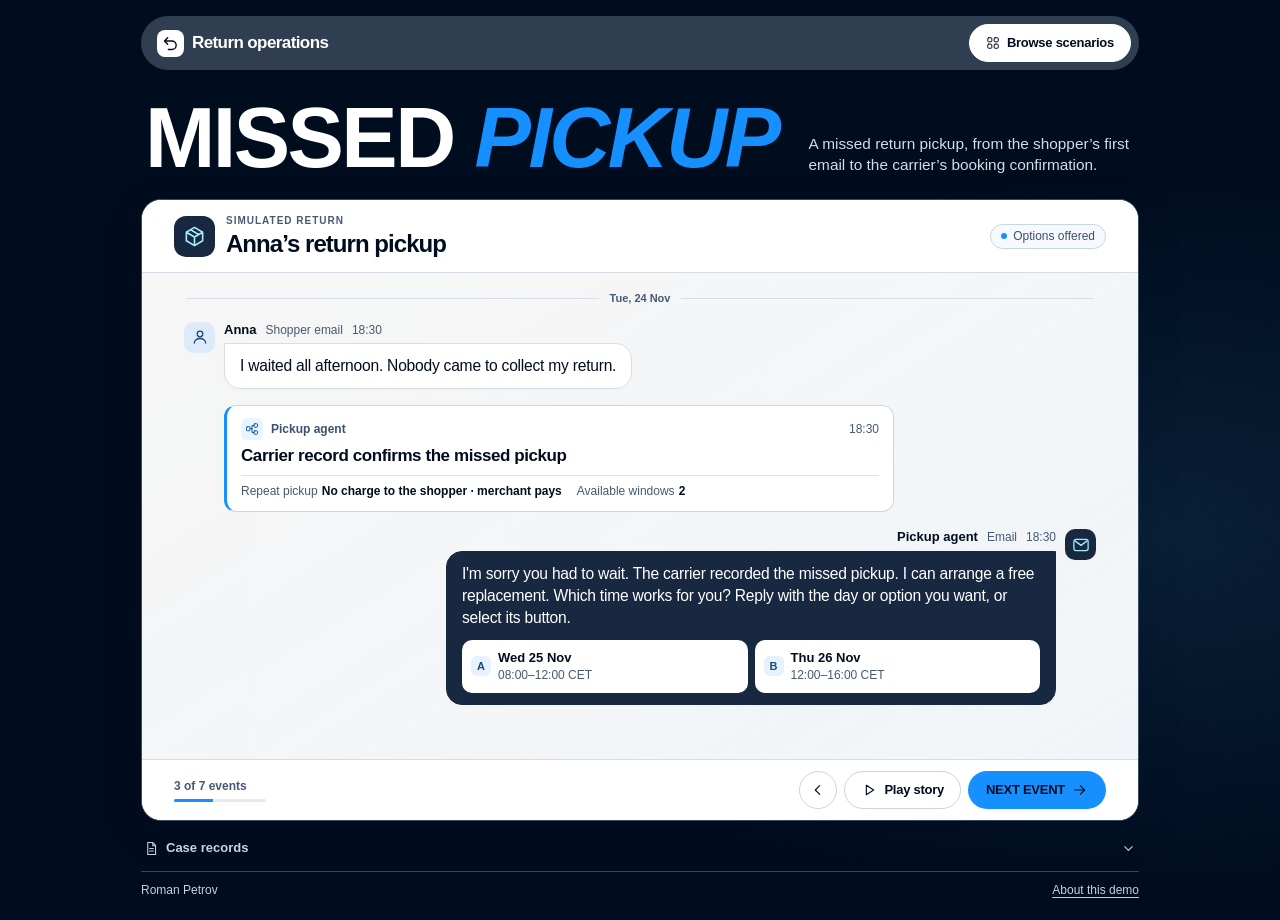
==== commit 46181883: "Replay shopper messages and carrier bookings in one conversation" ====
--- a/review/Pickup_Operations.html
+++ b/review/Pickup_Operations.html
@@ -4,157 +4,143 @@
 <meta charset="utf-8">
 <meta name="viewport" content="width=device-width, initial-scale=1">
 <meta name="color-scheme" content="light">
-<title>Missed pickup recovery · Interactive demo</title>
-<style>@font-face{font-family:Pickup Display;src:local("Marr Sans Cond Web Semibold"),local("MarrSansCondensed-Semibold");font-weight:600}
-:root{
-  color-scheme:light;--navy:#091b30;--muted:#506078;--blue:#0878dc;--blue-dark:#0657a6;--line:#dce3e9;
-  --canvas:#f4f6f8;--ink:#0c2034;--body:"Roobert","Helvetica Neue",Arial,sans-serif;
-  --display:"Pickup Display","Roobert","Helvetica Neue",Arial,sans-serif;font:16px/1.44 var(--body);color:var(--ink);background:var(--canvas)
-}
-*{box-sizing:border-box}
-body,h1,h2,h3,p,dl,dd{margin:0}
-body{min-width:300px}
-button,select,input{font:inherit;color:inherit}
-button,summary,select{cursor:pointer}
-button{border:0;background:transparent}
-a{color:var(--blue-dark)}
-button:focus-visible,a:focus-visible,select:focus-visible,summary:focus-visible,input:focus-visible{outline:3px solid #0674db;outline-offset:3px}
+<meta name="referrer" content="no-referrer">
+<script>if (location.protocol === 'https:') document.documentElement.classList.add('web-fonts');</script>
+<title>Missed pickup · Return conversation</title>
+<style>@font-face {
+  font-family: "Rever Roobert";
+  src: local("Roobert GX"),url("https://webflow-files-prod.global.ssl.fastly.net/65f815c0d8922a9e40d7a3dc/fonts/6af188079f1a66da8055fba0-RoobertGX.woff2") format("woff2");
+  font-weight:100 900; font-display:swap;
+}
+@font-face {
+  font-family:"Rever Marr"; font-weight:600; font-display:swap;
+  src:local("Marr Sans Cond Web Semibold"),url("https://cdn.prod.website-files.com/65f815c0d8922a9e40d7a3dc/65f815c0d8922a9e40d7a3ef_MarrSansCondensed-Semibold-Web.woff2") format("woff2");
+}
+@font-face {
+  font-family:"Rever Marr"; font-weight:600; font-style:italic; font-display:swap;
+  src:local("Marr Sans Cond Web Semibold Italic"),url("https://cdn.prod.website-files.com/65f815c0d8922a9e40d7a3dc/65f815c0d8922a9e40d7a3f0_MarrSansCondensed-SemiboldItalic-Web.woff2") format("woff2");
+}
+:root {
+  --ink:#000d1f; --brand:#1790ff; --slate:#3c516e; --navy:#172840; --ice:#a2eeff; --paper:#f6f6f6;
+  --line:#d5dee8; --muted:#465a72; --body:"Roobert","Roobert GX","Helvetica Neue",Arial,sans-serif;
+  --display:"Marr Sans Condensed","Arial Narrow","Helvetica Neue",Arial,sans-serif;
+  color: white; background:var(--ink); font:16px/1.42 var(--body);
+}
+.web-fonts { --body:"Rever Roobert","Roobert","Helvetica Neue",Arial,sans-serif; --display:"Rever Marr","Marr Sans Condensed","Arial Narrow",Arial,sans-serif; font-family:var(--body) }
+* { box-sizing:border-box }
+body,h1,h2,h3,p,dl,dd,ol { margin:0 }
+body { min-width:300px; min-height:100vh; background:radial-gradient(ellipse at 88% 58%,#12335180,transparent 47%),var(--ink); }
+button,input { font:inherit;color:inherit }
+button,summary { cursor:pointer } button { border:0;background:transparent }
+button:focus-visible,a:focus-visible,input:focus-visible,summary:focus-visible,[tabindex]:focus-visible { outline:3px solid #0983ec;outline-offset:3px }
+button:disabled{cursor:default}
+a { color:inherit }
 [hidden]{display:none!important}
-.icon{width:18px;height:18px;fill:none;stroke:currentColor;stroke-width:1.7;stroke-linecap:round;stroke-linejoin:round;vertical-align:middle;flex:none}
-.sprites{position:absolute;width:0;height:0;overflow:hidden}
-.mast{background:white;border-bottom:1px solid var(--line)}
-.mast-inner,.container{max-width:1160px;margin:0 auto;padding-inline:clamp(16px,3.8vw,54px)}
-.mast-inner{display:flex;align-items:center;justify-content:space-between;min-height:62px;gap:12px}
-.wordmark{display:inline-flex;align-items:center;gap:10px;color:var(--navy);text-decoration:none;font-size:19px;font-weight:730;letter-spacing:-.055em}
-.brand-mark{display:grid;place-items:center;width:30px;height:30px;border-radius:9px;background:var(--navy);color:white}
-.brand-mark .icon{width:20px;height:20px;transform:rotate(-12deg);stroke-width:2.3}
-#browse,.icon-button{display:inline-flex;align-items:center;justify-content:center;gap:8px;background:white;border:1px solid #cfd9e3;border-radius:9px;font-size:13px;font-weight:620;min-height:36px;padding:6px 12px}
-#browse:hover,.icon-button:hover{background:#eff6fc}
-#browse .icon{width:15px}
-.container{padding-top:20px;padding-bottom:18px}
-.hero{position:relative;isolation:isolate;overflow:hidden;display:flex;align-items:center;min-height:157px;padding:22px clamp(20px,3.2vw,40px);border-radius:19px;color:white;background:linear-gradient(104deg,#081a2e 10%,#102d49 75%,#173d64)}
-.hero-copy{width:76%;z-index:1}
-.demo-label{display:flex;align-items:center;gap:7px;color:#bfdcf8;font-size:11px;font-weight:650;letter-spacing:.085em;text-transform:uppercase}
-.demo-label span{width:7px;height:7px;border:1.5px solid #8dc9ff;border-radius:50%}
-h1{font-family:var(--display);font-size:clamp(31px,3.65vw,51px);font-weight:650;letter-spacing:-.049em;line-height:1.03;margin:7px 0 8px;text-wrap:balance}
-.hero-copy p{max-width:64ch;color:#d8e4ef;font-size:clamp(14px,1.25vw,16px);line-height:1.48}
-.parcel-scene{position:absolute;inset:0 0 0 auto;width:26%;min-width:175px;overflow:hidden;background-image:radial-gradient(#7798b65e .8px,transparent .8px);background-size:13px 13px;mask-image:linear-gradient(90deg,transparent,black 20%)}
-.parcel{position:absolute;height:111px;width:132px;top:49%;left:54%;transform:translate(-50%,-50%) rotate(-7deg);filter:drop-shadow(2px 11px 9px #04172a56)}
-.face,.tape{position:absolute;inset:0}
-.top-face{clip-path:polygon(0 24%,52% 0,100% 21%,50% 47%);background:#d6ebff}
-.front-face{clip-path:polygon(0 24%,50% 47%,50% 100%,0 72%);background:linear-gradient(130deg,#b9dcff,#79b2e4)}
-.right-face{clip-path:polygon(50% 47%,100% 21%,100% 71%,50% 100%);background:linear-gradient(99deg,#74b0e4,#4187c4)}
-.top-tape{clip-path:polygon(15% 31%,67% 7%,75% 10.3%,23% 34.8%);background:#72aff0}
-.front-tape{clip-path:polygon(15% 31%,23% 34.8%,23% 47%,15% 43%);background:#3d84c5}
-.parcel-label{position:absolute;width:26px;height:19px;border-radius:2px;background:#eef7ff;left:9%;top:51%;transform:skewY(26deg);padding:3px 4px}
-.parcel-label i,.parcel-label b{display:block;width:63%;height:1px;background:#729bbc;margin-bottom:2px}
-.parcel-label b{width:100%;height:6px;background:repeating-linear-gradient(90deg,#153f62 0 1px,transparent 1px 3px)}
-.return-stamp{display:grid;place-items:center;position:absolute;width:35px;height:35px;top:19%;left:72%;color:var(--navy);background:#a6e7ff;border-radius:50%;transform:rotate(15deg)}
-.route-line{position:absolute;width:148%;height:80%;top:40%;left:-15%;transform:rotate(-11deg);border:1px dashed #80acd2;border-radius:50%}
-.routes{display:flex;align-items:center;gap:7px;padding:16px 0}
-.route-label{font-size:13px;color:var(--muted);margin-right:4px}
-.routes button{display:inline-flex;align-items:center;gap:7px;font-weight:600;font-size:13px;border-radius:999px;border:1px solid #ced8e2;padding:6px 12px;background:white;min-height:34px}
-.routes .icon{width:16px;height:16px}
-.routes button[aria-pressed=true]{background:#e2f0ff;color:#084f8d;border-color:#9ccbf8}
-.routes button:hover{border-color:#5f99cd}
-.workspace{display:grid;grid-template-columns:minmax(210px,26%) minmax(0,1fr);gap:16px;align-items:start}
-.rail,.stage,.technical{border:1px solid var(--line);background:white;border-radius:15px}
-.rail{padding:19px 10px 13px}
-.rail-head{padding:0 9px 14px;display:flex;align-items:baseline;justify-content:space-between;gap:8px}
-.rail-head h2{font-size:19px;letter-spacing:-.04em}
-.rail-head span,.stage-head,.message-meta,.technical-body,.mobile-jump label{font-size:12px;color:var(--muted)}
-#timeline{display:grid;gap:2px;position:relative}
-#timeline::before{content:"";position:absolute;top:20px;bottom:20px;left:19.5px;border-left:1px solid #d3dfe8;z-index:1;pointer-events:none}
-.timeline-step{display:grid;grid-template-columns:22px 1fr;gap:10px;align-items:center;text-align:left;width:100%;border-radius:8px;padding:9px 9px;min-height:41px;color:#526278;font-size:13px;line-height:1.24}
-.timeline-step:hover{background:#f2f6f9}
-.timeline-step[aria-current=step]{color:#074981;background:#eaf4ff;font-weight:650}
-.pin{display:grid;place-items:center;position:relative;z-index:2;width:21px;height:21px;border-radius:50%;background:white;border:1px solid #c9d6e0;font-size:11px;font-variant-numeric:tabular-nums}
-.pin .icon{width:13px;height:13px}
-.timeline-step.done .pin{color:#126298;background:#e4f1fd;border-color:#c3ddf1}
-.timeline-step[aria-current=step] .pin{background:var(--blue-dark);color:white;border-color:var(--blue-dark)}
-.mobile-jump{display:none}
-.story{min-width:0}
-.stage{overflow:hidden;box-shadow:0 5px 15px #0d234406}
-.stage-head,.playback,.technical summary,.dialog-head{display:flex;align-items:center;justify-content:space-between;gap:12px}
-.stage-head{padding:14px 22px;border-bottom:1px solid #e5ebf0;font-variant-numeric:tabular-nums;font-size:12px}
-#step-counter{font-weight:650;letter-spacing:.025em;color:#38516c}
-#stage-time{display:flex;gap:6px;align-items:center}
-#stage-time .icon{width:14px;height:14px}
-.stage-content{padding:18px 22px 20px}
-.stage-content>h2{font-size:clamp(24px,2.4vw,34px);font-weight:650;line-height:1.12;letter-spacing:-.043em;margin:0 0 14px;text-wrap:balance}
-#scene{--tone:#185d9d;--wash:#f0f7ff;--edge:#cde1f3}
-#scene[data-kind=shopper]{--tone:#6251a2;--wash:#f6f3fc;--edge:#e1d9f2}
-#scene[data-kind=agent]{--tone:#24664c;--wash:#eff8f3;--edge:#d3e7dc}
-#scene[data-kind=support]{--tone:#805a1b;--wash:#fff8eb;--edge:#e9d9b6}
-#scene[data-kind=checks],#scene[data-kind=record],#scene[data-kind=timer]{--tone:#1d506c;--wash:#f1f6f8;--edge:#d7e4eb}
-.event-card{border:1px solid var(--edge);background:var(--wash);border-radius:12px;overflow:hidden}
-.actor-row{padding:12px 16px;display:flex;align-items:center;gap:10px;border-bottom:1px solid var(--edge);flex-wrap:wrap}
-.actor-icon{width:31px;height:31px;background:white;display:grid;place-items:center;color:var(--tone);border:1px solid var(--edge);border-radius:9px}
-.actor-icon .icon{width:17px;height:17px}
-.actor-title{font-size:13px;font-weight:680;color:var(--tone)}
-.destination{display:flex;align-items:center;gap:7px;color:#506274;font-size:12px}
-.destination .icon{width:14px;height:14px}
-.event-content{padding:15px 16px 17px;overflow-wrap:anywhere}
-.event-content p{white-space:pre-line;font-size:clamp(15px,1.24vw,18px);line-height:1.47}
-#scene[data-kind=shopper] .event-content p{font-size:clamp(17px,1.65vw,22px);letter-spacing:-.018em}
-.facts{border-top:1px solid var(--edge);padding:0 16px}
-.facts>div{display:grid;grid-template-columns:minmax(85px,38%) 1fr;align-items:baseline;gap:10px;border-bottom:1px solid var(--edge);padding:8px 0;font-size:13px}
-.facts>div:last-child{border:0}
-.facts dt{color:#506274}.facts dd{font-weight:590;overflow-wrap:anywhere}
-.slots{display:grid;grid-template-columns:1fr 1fr;gap:8px;margin-top:12px}
-.slot{border:1px solid var(--edge);background:white;padding:8px 10px;border-radius:8px;display:grid;grid-template-columns:auto 1fr;gap:0 8px;align-items:center}
-.slot-code{grid-row:span 2;display:grid;place-items:center;width:22px;height:22px;border:1px solid var(--edge);border-radius:6px;font-size:11px;color:var(--tone);font-weight:650}
-.slot strong{font-size:13px;color:var(--ink)}.slot-time{font-size:12px;color:var(--muted)}
-.receipt{display:flex;align-items:center;gap:6px;font-size:12px;color:var(--tone);padding:0 16px 12px;overflow-wrap:anywhere}
-.receipt .icon{width:14px}
-.playback{padding:12px 18px;border-top:1px solid #e4ebf0;min-height:61px}
-.playback button{display:inline-flex;justify-content:center;align-items:center;gap:7px;border-radius:8px;font-size:13px;min-height:36px;font-weight:630}
-#play{color:#36546c;padding:5px 7px}.playback .icon{width:16px;height:16px}
-#play:hover{background:#ecf3f8}
-.advance{display:flex;gap:8px}
-#back{border:1px solid #cfdbe5;width:36px;padding:0}
-#back:hover:enabled{background:#eaf3fc}
-#back:disabled{opacity:.35;cursor:default}
-#next{padding:6px 14px;color:white;background:var(--blue-dark)}
-#next:hover{background:#064579}
-.technical{margin-top:9px;border-radius:11px}
+.sprites,.sr-only{position:absolute;width:1px;height:1px;overflow:hidden;clip-path:inset(50%);white-space:nowrap}
+.icon{width:18px;height:18px;fill:none;stroke:currentColor;stroke-width:1.7;stroke-linecap:round;stroke-linejoin:round;flex:none;vertical-align:middle}
+.shell{max-width:1090px;padding:16px clamp(14px,4vw,46px) 20px;margin:auto}
+.mast{display:flex;align-items:center;justify-content:space-between;gap:16px;border-radius:30px;padding:8px 8px 8px 16px;background:#3d4b5fcc;backdrop-filter:blur(30px)}
+.wordmark{display:inline-flex;align-items:center;gap:8px;color:white;text-decoration:none;font-size:17px;font-weight:600;letter-spacing:-.035em}
+.brand-mark,.case-mark,.avatar,.action-icon{display:grid;place-items:center;flex:none}
+.brand-mark{width:27px;height:27px;border-radius:8px;background:white;color:var(--ink)}
+.brand-mark .icon{width:17px;height:17px;stroke-width:2}
+#browse,.buttons button,.icon-button{display:inline-flex;align-items:center;justify-content:center;gap:7px;border-radius:100rem;min-height:38px;padding:8px 16px;font-size:13px;font-weight:570;line-height:1.1;letter-spacing:-.02em}
+#browse{color:var(--ink);background:#fff;border:1px solid #fff}
+#browse:hover,.play:hover,.back:enabled:hover{background:#e6f4ff}
+#browse .icon{width:14px;height:14px}
+.intro{display:flex;align-items:flex-end;justify-content:space-between;gap:30px;margin:28px 4px 21px}
+h1{font:600 clamp(53px,6.6vw,88px)/.95 var(--display);text-transform:uppercase;letter-spacing:-.03em;white-space:nowrap}
+h1 em{color:var(--brand);font-style:italic}
+.intro p{color:#d3dce7;max-width:342px;font-size:clamp(14px,1.2vw,16px);line-height:1.38;padding-bottom:3px}
+.window{border-radius:20px;overflow:hidden;background:var(--paper);color:var(--ink);border:1px solid #374a61;box-shadow:0 12px 45px #000a1824}
+.window-head,.controls{display:flex;align-items:center;justify-content:space-between;gap:12px;background:white}
+.window-head{padding:14px clamp(16px,3vw,32px);border-bottom:1px solid var(--line)}
+.window-identity{display:flex;align-items:center;gap:11px;min-width:0}
+.case-mark{width:41px;height:41px;border-radius:12px;background:var(--navy);color:var(--ice)}.case-mark .icon{width:23px;height:23px}
+.case-type{font-size:10px;text-transform:uppercase;letter-spacing:.1em;color:var(--muted);font-weight:600}
+.window h2{font-size:clamp(18px,2.1vw,24px);font-weight:600;letter-spacing:-.04em;line-height:1.15;margin-top:2px}
+.case-status{display:inline-flex;align-items:center;gap:6px;flex:none;padding:5px 10px;border:1px solid #c6d7e4;border-radius:100rem;font-size:12px;line-height:1.1;color:var(--slate);background:#f6faff}
+.case-status::before{content:"";width:6px;height:6px;border-radius:50%;background:var(--brand)}
+.case-status[data-state=done]{color:#064832;background:#e8f7ef;border-color:#bbdfcf}.case-status[data-state=done]::before{background:#187351}
+.case-status[data-state=waiting]::before{background:#8b641b}
+.transcript{height:clamp(365px,54vh,580px);overflow-y:auto;overscroll-behavior-y:contain;scrollbar-color:#b4c5d3 transparent;scrollbar-width:thin;background:linear-gradient(148deg,#f6f6f6 10%,#f1f5f9 100%)}
+#feed{list-style:none;padding:18px clamp(17px,3.4vw,42px) 22px;display:flex;flex-direction:column;gap:16px}
+.entry{list-style:none;min-width:0;overflow-wrap:anywhere}
+.date-marker{display:flex;align-items:center;gap:11px;margin:0 2px 14px;color:var(--muted);font-size:11px;font-weight:550;text-align:center;white-space:nowrap}
+.date-marker::before,.date-marker::after{content:"";flex:1;height:1px;background:#d6dfe7}
+.chat{display:flex;align-items:flex-start;gap:9px}
+.chat.out{flex-direction:row-reverse}
+.avatar{width:31px;height:31px;border-radius:10px;background:#dceafa;color:#194775;margin-top:1px}
+.out .avatar{background:var(--navy);color:var(--ice)}
+.chat-content{max-width:min(82%,610px);min-width:0}
+.byline{display:flex;align-items:baseline;gap:9px;font-size:12px;color:var(--muted);margin-bottom:4px;font-variant-numeric:tabular-nums}
+.byline strong{font-weight:650;color:var(--ink);font-size:13px}
+.out .byline{justify-content:flex-end}
+.bubble{padding:11px 15px;border-radius:0 16px 16px 16px;background:#fff;border:1px solid #d6dfe8;box-shadow:0 2px 3px #00172b04}
+.out .bubble{color:white;background:var(--navy);border-color:var(--navy);border-radius:16px 0 16px 16px}
+.bubble p{font-size:clamp(15px,1.22vw,17px);line-height:1.43;white-space:pre-line;letter-spacing:-.015em}
+.slots{display:grid;grid-template-columns:repeat(auto-fit,minmax(142px,1fr));gap:7px;margin-top:10px}
+.slot{display:grid;grid-template-columns:20px 1fr;gap:0 7px;padding:9px;border-radius:10px;background:#fff;color:var(--ink);align-items:center}
+.slot-code{grid-row:span 2;display:grid;place-items:center;width:20px;height:20px;background:#e6f2ff;color:#144e7a;font-size:11px;font-weight:650;border-radius:6px}
+.slot strong{font-size:13px}.slot-time{font-size:12px;color:var(--muted)}
+.receipt{display:flex;align-items:center;justify-content:flex-end;gap:5px;margin-top:4px;font-size:11px;color:var(--muted)}
+.receipt .icon{width:13px;height:13px}
+.action{position:relative;max-width:670px;margin-left:40px;padding:12px 14px;border:1px solid #c9d8e5;border-left:3px solid var(--brand);border-radius:12px;background:#fff}
+.action .action-header{display:flex;align-items:center;gap:8px;color:var(--slate);font-size:12px;line-height:1.1}
+.action-icon{width:22px;height:22px;color:#145a91;background:#e8f4ff;border-radius:6px}
+.action-icon .icon{width:14px;height:14px}
+.action-author{font-weight:620;display:flex;align-items:center;gap:6px}
+.action-author .icon{width:13px;height:13px}
+.action time{margin-left:auto;color:var(--muted);font-variant-numeric:tabular-nums}
+.action h3{font-weight:620;font-size:17px;letter-spacing:-.025em;line-height:1.22;margin-top:6px}
+.action p{font-size:13px;color:#42556c;margin-top:3px;line-height:1.4}
+.action[data-channel=carrier_response],.action[data-channel=carrier_record]{background:linear-gradient(110deg,#eaf9ff,#f8fdff);border-color:#b6dce8;border-left-color:#26879f}
+.action[data-channel=carrier_response] .action-icon,.action[data-channel=carrier_record] .action-icon{background:white;color:#12687e}
+.action[data-kind=support],.action[data-kind=record]{border-left-color:var(--slate)}
+.facts{display:flex;flex-wrap:wrap;gap:5px 15px;margin-top:8px;padding-top:7px;border-top:1px solid #dbe4eb}
+.facts>div{min-width:0;display:flex;flex-wrap:wrap;align-items:baseline;gap:4px}
+.facts dt,.facts dd{font-size:12px;line-height:1.35}
+.facts dt{color:var(--muted)}.facts dd{font-weight:600}
+.outcome{display:flex;align-items:center;gap:7px;margin:10px 0 0 40px;color:#39566b;font-size:12px}
+.outcome .icon{width:15px;height:15px}
+.controls{padding:11px clamp(16px,3vw,32px);border-top:1px solid var(--line)}
+.progress-group{display:grid;gap:4px;min-width:85px}
+#progress-label{font-size:12px;font-weight:560;color:var(--muted);font-variant-numeric:tabular-nums}
+progress{display:block;appearance:none;border:0;width:92px;height:3px;border-radius:3px;overflow:hidden;background:#e3eaf0;color:var(--brand)}
+progress::-webkit-progress-bar{background:#e3eaf0}
+progress::-webkit-progress-value{background:var(--brand)}progress::-moz-progress-bar{background:var(--brand)}
+.buttons{display:flex;align-items:center;gap:7px}.buttons .icon{width:16px;height:16px}
+.buttons .back{width:38px;padding:0;border:1px solid #cbd6df}.back:disabled{opacity:.35}
+.buttons .play{border:1px solid #cbd6df;color:var(--ink)}
+.buttons .next{background:var(--brand);color:var(--ink);text-transform:uppercase;padding-inline:18px;font-weight:650}
+.next:hover{background:#58adff}
+.records{margin-top:9px;color:#dbe6ef}
 summary{list-style:none;cursor:pointer}summary::-webkit-details-marker{display:none}
-.technical>summary{padding:11px 16px;color:#455d72;font-size:13px;font-weight:570}
-.technical>summary>span{display:inline-flex;align-items:center;gap:7px}
-.technical .icon{width:15px;height:15px}
-.technical[open] .chevron{transform:rotate(180deg)}
-.technical-body{border-top:1px solid var(--line);padding:10px 16px 12px;font-size:13px;overflow-wrap:anywhere}
-.technical-body h3{font-size:13px;margin-top:8px;color:var(--ink)}
-.technical-body ul{padding-left:17px;margin:5px 0 12px}
-.technical-body summary{padding:5px 0;color:var(--blue-dark)}
-.technical-body pre{white-space:pre-wrap;overflow-wrap:anywhere;background:#f2f5f7;padding:9px;border-radius:6px;font-size:12px}
-footer{margin-top:18px;padding-top:12px;border-top:1px solid var(--line);display:flex;align-items:flex-start;justify-content:space-between;gap:14px;font-size:12px;color:var(--muted)}
-footer details{max-width:62ch}footer summary{text-align:right;text-decoration:underline;text-underline-offset:3px}
-footer p{margin-top:8px}
-dialog{color:var(--ink);border:1px solid #c8d6e2;width:min(94vw,540px);border-radius:16px;padding:0;box-shadow:0 24px 80px #051a3040;max-height:82vh;overflow:auto;overscroll-behavior:contain}
-dialog::backdrop{background:#071c32a1}
-.dialog-head{padding:20px 22px 12px}.dialog-head h2{font-size:24px;letter-spacing:-.04em}.dialog-head p{font-size:13px;color:var(--muted);margin-top:3px}
-.icon-button{width:36px;padding:0}
-.search{display:flex;gap:8px;align-items:center;margin:0 20px 8px;padding:8px 10px;border:1px solid #bccbda;border-radius:8px;color:var(--muted)}
-.search input{flex:1;min-width:0;background:transparent;border:0;font-size:15px}
-.search:focus-within{outline:2px solid var(--blue);outline-offset:1px}
-.search input:focus-visible{outline:0}
-#library-list{padding:0 16px 16px}
-#library-list h3{margin:14px 6px 4px;font-size:12px;color:var(--muted)}
-.case-option{display:flex;align-items:center;justify-content:space-between;text-align:left;width:100%;min-height:39px;border-radius:8px;padding:7px 8px;gap:12px;font-size:14px}
-.case-option:hover,.case-option[aria-current=true]{background:#edf5ff}
-.case-option span:last-child{font-size:12px;color:#51708c}#library-list>p{padding:12px 6px}
-@media(min-width:1350px){.container{padding-top:26px}.hero{min-height:176px}.stage-content{padding:22px 26px}.timeline-step{min-height:44px}}
-@media(max-width:760px){.workspace{grid-template-columns:1fr;gap:9px}.rail{padding:0;background:none;border:0}.rail-head,#timeline{display:none}.mobile-jump{display:flex;align-items:center;gap:10px}.mobile-jump label{font-weight:650}.mobile-jump select{width:100%;min-width:0;border:1px solid #d0dbe5;background:white;border-radius:8px;min-height:36px;padding:5px 8px;font-size:14px}.container{padding-top:12px}.hero{min-height:132px}.routes{padding:12px 0}.stage-content{padding:16px}.stage-head,.playback{padding:10px 16px}}
-@media(max-width:480px){.mast-inner{min-height:52px}.wordmark{font-size:17px;gap:6px}#browse{font-size:12px;padding:5px 8px}.hero{padding:15px 16px;min-height:130px;border-radius:13px}.hero-copy{width:80%}.hero-copy p{font-size:13px}.parcel-scene{width:23%;min-width:0;opacity:.95}.parcel{width:73px;height:65px;left:52%}.return-stamp{width:21px;height:21px;left:52%;top:22%}.return-stamp .icon{width:13px}.parcel-label{width:16px;height:11px;padding:2px}.parcel-label i,.parcel-label b{margin-bottom:1px}.parcel-label b{height:3px}.routes{gap:5px}.route-label{font-size:12px}.routes button{font-size:12px;padding:5px 8px}.stage-head{font-size:11px}.actor-row{gap:7px;padding:9px 11px}.actor-title,.destination{font-size:12px}.actor-icon{width:27px;height:27px}.event-content{padding:12px}.facts{padding:0 12px}.slots{grid-template-columns:1fr}.stage-content{padding:14px}.playback{padding:9px 12px}.technical>summary{min-height:40px}.dialog-head{padding:16px}.search{margin-inline:16px}}
-@media(max-width:359px){.parcel-scene{display:none}.hero-copy{width:100%}.route-label{display:none}.destination{gap:3px}}
-#thread-count{font-size:11px;color:#48647d;border:1px solid #d5e0ea;padding:0 5px;min-width:18px;text-align:center;border-radius:99px}
-.thread-message{padding:6px 0 10px;border-bottom:1px solid #e4ebf0}
-.thread-message:last-child{border:0;padding-bottom:4px}
-.thread-message strong{font-size:12px;color:var(--ink)}
-.thread-message p{margin-top:4px;white-space:pre-line}
-.outcome{margin-top:12px;display:flex;align-items:flex-start;gap:8px;font-size:13px;color:#405d72}
-.outcome .icon{width:16px;height:16px;margin-top:1px}
+.records>summary{display:flex;align-items:center;justify-content:space-between;padding:9px 3px;color:#c7d5e4;font-size:13px;font-weight:550}
+.records>summary>span{display:flex;align-items:center;gap:7px}
+.records>summary .icon{width:15px;height:15px}.records[open]>summary>.icon{transform:rotate(180deg)}
+#records{background:#132339;border-radius:12px;padding:9px 15px 14px;font-size:13px;overflow-wrap:anywhere}
+#records h3{font-size:14px;margin:7px 0}#records ul{padding-left:16px;margin:0 0 9px}
+#records summary{color:var(--ice);padding:4px 0}
+#records pre{padding:8px 12px;background:var(--ink);border-radius:8px;font-size:12px;white-space:pre-wrap;overflow-wrap:anywhere}
+footer{display:flex;justify-content:space-between;align-items:flex-start;gap:16px;border-top:1px solid #34475d;padding-top:10px;margin-top:5px;color:#c4d1df;font-size:12px}
+footer details{max-width:62ch}footer summary{text-align:right;text-decoration:underline;text-underline-offset:3px}footer p{margin-top:6px}
+dialog{color:var(--ink);border:0;width:min(94vw,560px);max-height:82vh;padding:0;border-radius:20px;background:white;overscroll-behavior:contain;box-shadow:0 24px 80px #000b}
+dialog::backdrop{background:#000d1fbd;backdrop-filter:blur(3px)}
+.dialog-head{display:flex;align-items:center;justify-content:space-between;padding:20px 22px 12px}.dialog-head h2{font-size:26px;letter-spacing:-.04em}.dialog-head p{font-size:13px;color:var(--muted)}
+.icon-button{padding:7px;width:36px;border:1px solid var(--line)}
+.search{display:flex;gap:8px;align-items:center;margin:0 20px 8px;border:1px solid #bac9d7;border-radius:100rem;padding:8px 12px;color:var(--muted)}
+.search input{flex:1;min-width:0;border:0;font-size:15px;background:transparent}
+.search:focus-within{outline:2px solid var(--brand)}.search input:focus-visible{outline:0}
+#library-list{padding:0 15px 16px}#library-list h3{margin:12px 8px 3px;font-size:12px;color:var(--muted)}
+.case-option{display:flex;align-items:center;justify-content:space-between;gap:10px;width:100%;border-radius:9px;min-height:38px;padding:7px 9px;font-size:14px;text-align:left}
+.case-option[aria-current=true],.case-option:hover{background:#eaf5ff}.case-option span:last-child{font-size:12px;color:#3c5975}#library-list>p{padding:12px 8px}
+@media(min-height:950px){.transcript{height:54vh;max-height:650px}.intro{margin-block:35px 25px}}
+@media(max-width:760px){.intro{align-items:flex-start;gap:12px;flex-direction:column;margin:18px 3px 15px}.intro p{max-width:56ch;padding:0}.transcript{height:clamp(320px,48svh,480px)}}
+@media(max-width:520px){.shell{padding:9px 9px 14px}.mast{padding:6px 6px 6px 12px}.wordmark{font-size:15px}#browse{font-size:12px;min-height:32px;padding:6px 10px}.intro{margin:16px 5px 12px;gap:5px}.intro h1{font-size:clamp(40px,10.2vw,53px)}.intro p{font-size:13px;max-width:45ch}.window{border-radius:16px}.window-head{padding:10px 12px;gap:6px}.case-mark{width:32px;height:32px;border-radius:9px}.case-mark .icon{width:19px}.window-identity{gap:7px}.window h2{font-size:16px;letter-spacing:-.02em}.case-type{font-size:9px}.case-status{font-size:10px;padding:4px 6px;max-width:108px}.transcript{height:clamp(282px,57svh,510px)}#feed{padding:13px 10px 15px;gap:13px}.date-marker{margin-bottom:10px}.chat{gap:5px}.avatar{width:24px;height:24px;border-radius:7px}.avatar .icon{width:14px}.chat-content{max-width:89%}.byline{gap:6px;font-size:10px}.byline strong{font-size:12px}.bubble{padding:8px 11px}.bubble p{font-size:14px}.action{margin-left:12px;padding:9px 10px}.action h3{font-size:15px}.action p{font-size:12px}.action .action-header{font-size:11px}.facts{gap:4px 10px}.facts dt,.facts dd{font-size:11px}.outcome{margin-left:10px}.controls{padding:8px 10px;gap:6px}.buttons{gap:5px}.buttons button{min-height:36px;font-size:12px;padding:7px 10px}.buttons .back{width:32px}.buttons .next{padding-inline:11px}.buttons .icon{width:14px}#progress-label{font-size:11px}.progress-group{min-width:60px}progress{width:62px}.slots{grid-template-columns:repeat(auto-fit,minmax(110px,1fr))}.slot{padding:6px;gap:1px 4px}.slot strong,.slot-time{font-size:11px}}
+@media(prefers-reduced-motion:no-preference){.entry.is-new>.chat,.entry.is-new>.action{animation:arrive .24s ease-out}@keyframes arrive{from{opacity:.45;transform:translateY(5px)}to{opacity:1;transform:none}}}
+
+@media(max-width:520px) and (max-height:740px){.transcript{height:clamp(238px,43svh,320px)}}
 </style>
 </head>
 <body>
@@ -178,81 +164,71 @@
 <symbol id="i-pause" viewBox="0 0 24 24"><path d="M8.5 5v14M15.5 5v14"/></symbol>
 <symbol id="i-check" viewBox="0 0 24 24"><path d="m4.5 12 5 5 10-10"/></symbol>
 </defs></svg>
-<header class="mast">
-  <div class="mast-inner">
-    <a class="wordmark" href="#walkthrough"><span class="brand-mark"><svg class="icon" aria-hidden="true"><use href="#i-return"/></svg></span>Pickup recovery</a>
+<div class="shell">
+  <header class="mast">
+    <a class="wordmark" href="#conversation"><span class="brand-mark"><svg class="icon" aria-hidden="true"><use href="#i-return"/></svg></span>Return operations</a>
     <button id="browse" type="button" aria-haspopup="dialog"><svg class="icon" aria-hidden="true"><use href="#i-grid"/></svg>Browse scenarios</button>
-  </div>
-</header>
-<main class="container" id="walkthrough">
-  <section class="hero" aria-labelledby="case-title">
-    <div class="hero-copy">
-      <div class="demo-label"><span></span>Simulated return</div>
-      <h1 id="case-title">The courier missed the pickup.</h1>
-      <p id="intro">The parcel is still with the shopper. Follow the carrier alert through to a new pickup time.</p>
+  </header>
+  <main>
+    <div class="intro">
+      <h1>Missed <em>pickup</em></h1>
+      <p id="intro-copy">A missed return pickup, from the shopper’s first email to the carrier’s booking confirmation.</p>
     </div>
-    <div class="parcel-scene" aria-hidden="true">
-      <div class="route-line"></div><div class="parcel"><div class="face top-face"></div><div class="face right-face"></div><div class="face front-face"></div><div class="tape top-tape"></div><div class="tape front-tape"></div><div class="parcel-label"><i></i><i></i><b></b></div></div>
-      <span class="return-stamp"><svg class="icon"><use href="#i-return"/></svg></span>
-    </div>
-  </section>
-  <nav class="routes" aria-label="Featured starting points">
-    <span class="route-label">Start with</span>
-    <button type="button" data-route="P118"><svg class="icon" aria-hidden="true"><use href="#i-truck"/></svg>Carrier alert</button>
-    <button type="button" data-route="P102"><svg class="icon" aria-hidden="true"><use href="#i-mail"/></svg>Shopper email</button>
-  </nav>
-  <div class="workspace">
-    <aside class="rail" aria-label="Case timeline">
-      <div class="rail-head"><h2>Timeline</h2><span id="timeline-count"></span></div>
-      <nav id="timeline" aria-label="Select a step"></nav>
-      <div class="mobile-jump"><label for="jump">Timeline</label><select id="jump"></select></div>
-    </aside>
-    <div class="story">
-      <section class="stage" aria-labelledby="step-heading">
-        <div class="stage-head"><span id="step-counter"></span><span id="stage-time"></span></div>
-        <div class="stage-content">
-          <h2 id="step-heading" aria-live="polite" aria-atomic="true"></h2>
-          <div id="scene"></div>
+    <section class="window" id="conversation" aria-labelledby="case-title">
+      <header class="window-head">
+        <div class="window-identity">
+          <span class="case-mark"><svg class="icon" aria-hidden="true"><use href="#i-box"/></svg></span>
+          <div><p class="case-type">Simulated return</p><h2 id="case-title">Return pickup conversation</h2></div>
         </div>
-        <nav class="playback" aria-label="Walkthrough controls">
-          <button id="play" type="button" aria-pressed="false"></button>
-          <div class="advance"><button id="back" type="button" aria-label="Previous step"><svg class="icon" aria-hidden="true"><use href="#i-back"/></svg></button><button id="next" type="button"></button></div>
-        </nav>
-      </section>
-      <details class="technical" id="thread-panel"><summary><span><svg class="icon" aria-hidden="true"><use href="#i-mail"/></svg>Shopper conversation <span id="thread-count"></span></span><svg class="icon chevron" aria-hidden="true"><use href="#i-down"/></svg></summary><div class="technical-body" id="thread"></div></details>
-      <details class="technical" id="details"><summary><span><svg class="icon" aria-hidden="true"><use href="#i-file"/></svg>Underlying records</span><svg class="icon chevron" aria-hidden="true"><use href="#i-down"/></svg></summary><div class="technical-body" id="records"></div></details>
-    </div>
-  </div>
-  <footer><span>Roman Petrov</span><details id="about"><summary>About this demo</summary><p>The walkthrough replays fictional returns using a simulated carrier and clock. Booking confirmation resolves scheduling. Physical collection needs a separate carrier scan.</p><p>The simulator handles email replies with rules and labelled examples. Its optional local model can suggest an intent. The same booking checks apply either way.</p></details></footer>
-</main>
+        <span id="case-status" class="case-status">Open</span>
+      </header>
+      <div class="transcript" id="transcript" tabindex="0" role="region" aria-label="Conversation and case activity">
+        <ol id="feed"></ol>
+      </div>
+      <nav class="controls" aria-label="Story playback">
+        <div class="progress-group">
+          <span id="progress-label"></span>
+          <progress id="progress" aria-label="Story progress"></progress>
+        </div>
+        <div class="buttons">
+          <button id="back" type="button" class="back" aria-label="Previous event"><svg class="icon" aria-hidden="true"><use href="#i-back"/></svg></button>
+          <button id="play" type="button" class="play" aria-pressed="false"></button>
+          <button id="next" type="button" class="next"></button>
+        </div>
+      </nav>
+      <p id="announce" class="sr-only" aria-live="polite" aria-atomic="true"></p>
+    </section>
+    <details class="records" id="details">
+      <summary><span><svg class="icon" aria-hidden="true"><use href="#i-file"/></svg>Case records</span><svg class="icon" aria-hidden="true"><use href="#i-down"/></svg></summary>
+      <div id="records"></div>
+    </details>
+  </main>
+  <footer><span>Roman Petrov</span><details id="about"><summary>About this demo</summary><p>Messages, bookings and times come from a simulated return. A confirmed appointment resolves scheduling. Physical collection needs a separate carrier scan.</p><p>Booking checks run in code. The Python simulator also supports an optional local language model for ambiguous replies.</p></details></footer>
+</div>
 <dialog id="library" aria-labelledby="library-title">
   <div class="dialog-head"><div><h2 id="library-title">Browse scenarios</h2><p id="library-count"></p></div><button id="close-library" class="icon-button" type="button" aria-label="Close scenarios"><svg class="icon" aria-hidden="true"><use href="#i-x"/></svg></button></div>
   <label class="search"><svg class="icon" aria-hidden="true"><use href="#i-search"/></svg><input id="search" type="search" aria-label="Find a scenario" placeholder="Search by scenario or case ID"></label>
   <div id="library-list"></div>
 </dialog>
 <noscript>This interactive replay needs JavaScript. The Python simulator in the source package runs the same cases.</noscript>
-<script id="report" type="application/json">{"mode":"Scripted examples with fictional carrier records, simulated delivery and an offline classifier.","timezone":"Europe/Madrid","as_of":"2026-11-24T18:30:00+01:00","cases":[{"id":"P101","label":"Book a pickup from an email reply","group":"Booking and replies","turns":[{"at":"2026-11-24T18:30:00+01:00","event_source":"shopper_message","event":"I waited all afternoon. Nobody came to collect my return.","state":"OFFERED","message":"I'm sorry you had to wait. The carrier recorded the missed pickup. I can arrange a free replacement. Which time works for you? Reply with the day or option you want, or select its button. A: Wed 25 Nov, 08:00–12:00 CET or B: Thu 26 Nov, 12:00–16:00 CET.","evidence":["shopper message received at 2026-11-24T18:30:00+01:00: I waited all afternoon. Nobody came to collect my return.","carrier lookup at 2026-11-24T18:30:00+01:00: missed, scheduled window end 2026-11-24T16:00:00+01:00, recorded missed attempts: 1","merchant approved the repeat pickup; no charge to shopper"],"collection_scan_observed_at":null,"shopper_help_contact":true,"owner":"Shopper","next_step":"Choose an available slot.","tool_calls":[{"at":"2026-11-24T18:30:00+01:00","tool":"carrier.lookup","case":"P101","result":"missed"},{"at":"2026-11-24T18:30:00+01:00","tool":"support.check_booking_receipt","case":"P101","result":"none"},{"at":"2026-11-24T18:30:00+01:00","tool":"merchant.check_rebooking_permission","case":"P101","result":{"approved":true,"payer":"merchant","shopper_fee_cents":0,"carrier_quote_eur_cents":350,"max_repeat_eur_cents":400}},{"at":"2026-11-24T18:30:00+01:00","tool":"carrier.available_slots","case":"P101","result":{"A":"Wed 25 Nov, 08:00–12:00 CET","B":"Thu 26 Nov, 12:00–16:00 CET"}}]},{"at":"2026-11-24T18:34:00+01:00","event_source":"shopper_message","event":"Thursday works for me!\n\nBest,\nAnna","state":"RESOLVED","message":"Your new pickup is confirmed for Thu 26 Nov, 12:00–16:00 CET. Reference BK-P101.","evidence":["shopper message received at 2026-11-24T18:30:00+01:00: I waited all afternoon. Nobody came to collect my return.","carrier lookup at 2026-11-24T18:30:00+01:00: missed, scheduled window end 2026-11-24T16:00:00+01:00, recorded missed attempts: 1","merchant approved the repeat pickup; no charge to shopper","shopper message received at 2026-11-24T18:34:00+01:00: Thursday works for me!\n\nBest,\nAnna","carrier lookup at 2026-11-24T18:34:00+01:00: missed, scheduled window end 2026-11-24T16:00:00+01:00, recorded missed attempts: 1","shopper explicitly accepted B: Thu 26 Nov, 12:00–16:00 CET","carrier booking BK-P101: Thu 26 Nov, 12:00–16:00 CET","customer notification receipt NOTICE-BK-P101"],"collection_scan_observed_at":null,"shopper_help_contact":false,"owner":"Pickup monitoring","next_step":"Monitor the physical collection separately.","tool_calls":[{"at":"2026-11-24T18:34:00+01:00","tool":"carrier.lookup","case":"P101","result":"missed"},{"at":"2026-11-24T18:34:00+01:00","tool":"support.check_booking_receipt","case":"P101","result":"none"},{"at":"2026-11-24T18:34:00+01:00","tool":"merchant.check_rebooking_permission","case":"P101","result":{"approved":true,"payer":"merchant","shopper_fee_cents":0,"carrier_quote_eur_cents":350,"max_repeat_eur_cents":400}},{"at":"2026-11-24T18:34:00+01:00","tool":"carrier.lookup","case":"P101","result":"missed"},{"at":"2026-11-24T18:34:00+01:00","tool":"merchant.check_rebooking_permission","case":"P101","result":{"approved":true,"payer":"merchant","shopper_fee_cents":0,"carrier_quote_eur_cents":350,"max_repeat_eur_cents":400}},{"at":"2026-11-24T18:34:00+01:00","tool":"carrier.available_slots","case":"P101","result":{"A":"Wed 25 Nov, 08:00–12:00 CET","B":"Thu 26 Nov, 12:00–16:00 CET"}},{"at":"2026-11-24T18:34:00+01:00","tool":"support.prepare_repickup","case":"P101","result":{"repickup_attempt":1,"pickup_ranges":["RANGE_12_TO_16"]}},{"at":"2026-11-24T18:34:00+01:00","tool":"carrier.book_once","case":"P101","result":"BK-P101"},{"at":"2026-11-24T18:34:00+01:00","tool":"carrier.lookup","case":"P101","result":"missed"},{"at":"2026-11-24T18:34:00+01:00","tool":"support.notify","case":"P101","result":"NOTICE-BK-P101"}]}],"state":"RESOLVED","owner":"Pickup monitoring","next_step":"Monitor the physical collection separately.","origin":"shopper","carrier_callback_receipts":[],"shopper_help_contacts":1,"repeat_shopper_help_contacts":0,"pickup_offers_delivered":0,"first_confirmed_miss_at":"2026-11-24T18:30:00+01:00","collection_scan_observed_at":null,"collected_at":null,"simulation_minutes_to_resolution":4.0,"autonomous_under_24h":true,"bookings_created":1,"confirmation_notices_delivered":1,"steps":[{"turn":0,"at":"2026-11-24T18:30:00+01:00","kind":"shopper","title":"Shopper email","text":"I waited all afternoon. Nobody came to collect my return.","facts":[],"receipt":null},{"turn":0,"at":"2026-11-24T18:30:00+01:00","kind":"checks","title":"Check the fee and pickup times","text":"The agent checks who pays and which windows the carrier can offer.","facts":[{"label":"Carrier record","value":"Missed pickup"},{"label":"Repeat pickup","value":"No charge to the shopper · merchant pays"},{"label":"Available windows","value":"2"}],"receipt":null},{"turn":0,"at":"2026-11-24T18:30:00+01:00","kind":"agent","title":"Agent reply","text":"I'm sorry you had to wait. The carrier recorded the missed pickup. I can arrange a free replacement. Which time works for you? Reply with the day or option you want, or select its button. A: Wed 25 Nov, 08:00–12:00 CET or B: Thu 26 Nov, 12:00–16:00 CET.","facts":[],"receipt":null},{"turn":1,"at":"2026-11-24T18:34:00+01:00","kind":"shopper","title":"The shopper picks a time","text":"Thursday works for me!\n\nBest,\nAnna","facts":[],"receipt":null},{"turn":1,"at":"2026-11-24T18:34:00+01:00","kind":"checks","title":"Request the new pickup","text":"The agent rechecks the window and merchant terms before booking.","facts":[{"label":"Carrier record","value":"Missed pickup"},{"label":"Repeat pickup","value":"No charge to the shopper · merchant pays"},{"label":"Available windows","value":"2"},{"label":"Carrier reply","value":"BK-P101"}],"receipt":null,"destination":"Carrier"},{"turn":1,"at":"2026-11-24T18:34:00+01:00","kind":"agent","title":"The shopper gets confirmation","text":"Your new pickup is confirmed for Thu 26 Nov, 12:00–16:00 CET. Reference BK-P101.","facts":[],"receipt":"NOTICE-BK-P101"}]},{"id":"P102","label":"No carrier update","group":"Carrier updates","turns":[{"at":"2026-11-24T18:30:00+01:00","event_source":"shopper_message","event":"My collection window ended. Is the courier still coming?","state":"WAITING_CARRIER","message":"Your scheduled pickup window has ended. I can't confirm a later visit. I've asked the carrier to check (Q-P102). We'll update you here by 19:00 CET, even if we're still waiting.","evidence":["shopper message received at 2026-11-24T18:30:00+01:00: My collection window ended. Is the courier still coming?","carrier lookup at 2026-11-24T18:30:00+01:00: unknown, scheduled window end 2026-11-24T16:00:00+01:00, recorded missed attempts: unknown","carrier inquiry Q-P102, opened 2026-11-24T18:30:00+01:00"],"collection_scan_observed_at":null,"shopper_help_contact":true,"owner":"Pickup agent","next_step":"Recheck the carrier record and update the shopper by the inquiry deadline.","tool_calls":[{"at":"2026-11-24T18:30:00+01:00","tool":"carrier.lookup","case":"P102","result":"unknown"},{"at":"2026-11-24T18:30:00+01:00","tool":"support.check_booking_receipt","case":"P102","result":"none"},{"at":"2026-11-24T18:30:00+01:00","tool":"carrier.ask_for_update","case":"P102","result":"Q-P102"}]},{"at":"2026-11-24T19:00:00+01:00","event_source":"timer","event":"Promised carrier update is due","state":"HUMAN_REVIEW","message":"We still haven't heard back from the carrier. Support will check the visit and update you here.","evidence":["shopper message received at 2026-11-24T18:30:00+01:00: My collection window ended. Is the courier still coming?","carrier lookup at 2026-11-24T18:30:00+01:00: unknown, scheduled window end 2026-11-24T16:00:00+01:00, recorded missed attempts: unknown","carrier inquiry Q-P102, opened 2026-11-24T18:30:00+01:00","carrier lookup at 2026-11-24T19:00:00+01:00: unknown, scheduled window end 2026-11-24T16:00:00+01:00, recorded missed attempts: unknown"],"collection_scan_observed_at":null,"shopper_help_contact":false,"owner":"Support Operations","next_step":"Verify the attempt with the carrier and update the shopper.","tool_calls":[{"at":"2026-11-24T19:00:00+01:00","tool":"carrier.lookup","case":"P102","result":"unknown"},{"at":"2026-11-24T19:00:00+01:00","tool":"support.check_booking_receipt","case":"P102","result":"none"},{"at":"2026-11-24T19:00:00+01:00","tool":"support.handoff","case":"P102","result":"Support Operations"},{"at":"2026-11-24T19:00:00+01:00","tool":"support.send_inquiry_update","case":"P102","result":"We still haven't heard back from the carrier. Support will check the visit and update you here."},{"at":"2026-11-24T19:00:00+01:00","tool":"support.callback_receipt","case":"P102","result":{"case_id":"P102","inquiry":"Q-P102","due_at":"2026-11-24T19:00:00+01:00","delivered_at":"2026-11-24T19:00:00+01:00","overdue":false,"minutes_late":0}}]}],"state":"HUMAN_REVIEW","owner":"Support Operations","next_step":"Verify the attempt with the carrier and update the shopper.","origin":"shopper","carrier_callback_receipts":[{"case_id":"P102","inquiry":"Q-P102","due_at":"2026-11-24T19:00:00+01:00","delivered_at":"2026-11-24T19:00:00+01:00","overdue":false,"minutes_late":0}],"shopper_help_contacts":1,"repeat_shopper_help_contacts":0,"pickup_offers_delivered":0,"first_confirmed_miss_at":null,"collection_scan_observed_at":null,"collected_at":null,"simulation_minutes_to_resolution":null,"autonomous_under_24h":false,"bookings_created":0,"confirmation_notices_delivered":0,"steps":[{"turn":0,"at":"2026-11-24T18:30:00+01:00","kind":"shopper","title":"The shopper asks about the visit","text":"My collection window ended. Is the courier still coming?","facts":[],"receipt":null},{"turn":0,"at":"2026-11-24T18:30:00+01:00","kind":"checks","title":"Ask the carrier what happened","text":"The carrier has an open inquiry about the original visit.","facts":[{"label":"Carrier record","value":"No confirmed outcome"},{"label":"Carrier inquiry","value":"Q-P102"}],"receipt":null,"destination":"Carrier"},{"turn":0,"at":"2026-11-24T18:30:00+01:00","kind":"agent","title":"Promise a follow-up time","text":"Your scheduled pickup window has ended. I can't confirm a later visit. I've asked the carrier to check (Q-P102). We'll update you here by 19:00 CET, even if we're still waiting.","facts":[],"receipt":null},{"turn":1,"at":"2026-11-24T19:00:00+01:00","kind":"timer","title":"Scheduled check","text":"Promised carrier update is due","facts":[],"receipt":null},{"turn":1,"at":"2026-11-24T19:00:00+01:00","kind":"support","title":"Support Operations takes over","text":"Verify the attempt with the carrier and update the shopper.","facts":[{"label":"Carrier record","value":"No confirmed outcome"}],"receipt":null},{"turn":1,"at":"2026-11-24T19:00:00+01:00","kind":"agent","title":"Shopper update delivered","text":"We still haven't heard back from the carrier. Support will check the visit and update you here.","facts":[],"receipt":null}]},{"id":"P103","label":"Carrier marked shopper unavailable","group":"Disputes and handoffs","turns":[{"at":"2026-11-24T18:30:00+01:00","event_source":"shopper_message","event":"I was home all day and no one rang. Nobody came for the pickup.","state":"HUMAN_REVIEW","message":"The carrier marked you as unavailable. Support will check the visit details with the carrier.","evidence":["shopper message received at 2026-11-24T18:30:00+01:00: I was home all day and no one rang. Nobody came for the pickup.","carrier lookup at 2026-11-24T18:30:00+01:00: customer_unavailable, scheduled window end 2026-11-24T16:00:00+01:00, recorded missed attempts: unknown","carrier marked shopper unavailable; time of the attempted visit was not provided"],"collection_scan_observed_at":null,"shopper_help_contact":true,"owner":"Support Operations","next_step":"Compare the carrier's account with the shopper's message and obtain any missing visit evidence.","tool_calls":[{"at":"2026-11-24T18:30:00+01:00","tool":"carrier.lookup","case":"P103","result":"customer_unavailable"},{"at":"2026-11-24T18:30:00+01:00","tool":"support.handoff","case":"P103","result":"Support Operations"}]}],"state":"HUMAN_REVIEW","owner":"Support Operations","next_step":"Compare the carrier's account with the shopper's message and obtain any missing visit evidence.","origin":"shopper","carrier_callback_receipts":[],"shopper_help_contacts":1,"repeat_shopper_help_contacts":0,"pickup_offers_delivered":0,"first_confirmed_miss_at":null,"collection_scan_observed_at":null,"collected_at":null,"simulation_minutes_to_resolution":null,"autonomous_under_24h":false,"bookings_created":0,"confirmation_notices_delivered":0,"steps":[{"turn":0,"at":"2026-11-24T18:30:00+01:00","kind":"shopper","title":"Shopper email","text":"I was home all day and no one rang. Nobody came for the pickup.","facts":[],"receipt":null},{"turn":0,"at":"2026-11-24T18:30:00+01:00","kind":"support","title":"Support Operations takes over","text":"Compare the carrier's account with the shopper's message and obtain any missing visit evidence.","facts":[{"label":"Carrier record","value":"Marked unavailable"}],"receipt":null},{"turn":0,"at":"2026-11-24T18:30:00+01:00","kind":"agent","title":"Agent reply","text":"The carrier marked you as unavailable. Support will check the visit details with the carrier.","facts":[],"receipt":null}]},{"id":"P104","label":"Second recorded failure","group":"Disputes and handoffs","turns":[{"at":"2026-11-24T18:30:00+01:00","event_source":"shopper_message","event":"Again, nobody came to pick up my parcel.","state":"HUMAN_REVIEW","message":"The carrier recorded 2 missed attempts. A person will review the visit history.","evidence":["shopper message received at 2026-11-24T18:30:00+01:00: Again, nobody came to pick up my parcel.","carrier lookup at 2026-11-24T18:30:00+01:00: missed, scheduled window end 2026-11-24T16:00:00+01:00, recorded missed attempts: 2"],"collection_scan_observed_at":null,"shopper_help_contact":true,"owner":"Support Operations","next_step":"Review the recorded attempts and agree a workable collection or alternative with the shopper.","tool_calls":[{"at":"2026-11-24T18:30:00+01:00","tool":"carrier.lookup","case":"P104","result":"missed"},{"at":"2026-11-24T18:30:00+01:00","tool":"support.handoff","case":"P104","result":"Support Operations"}]}],"state":"HUMAN_REVIEW","owner":"Support Operations","next_step":"Review the recorded attempts and agree a workable collection or alternative with the shopper.","origin":"shopper","carrier_callback_receipts":[],"shopper_help_contacts":1,"repeat_shopper_help_contacts":0,"pickup_offers_delivered":0,"first_confirmed_miss_at":"2026-11-24T18:30:00+01:00","collection_scan_observed_at":null,"collected_at":null,"simulation_minutes_to_resolution":null,"autonomous_under_24h":false,"bookings_created":0,"confirmation_notices_delivered":0,"steps":[{"turn":0,"at":"2026-11-24T18:30:00+01:00","kind":"shopper","title":"Shopper email","text":"Again, nobody came to pick up my parcel.","facts":[],"receipt":null},{"turn":0,"at":"2026-11-24T18:30:00+01:00","kind":"support","title":"Support Operations takes over","text":"Review the recorded attempts and agree a workable collection or alternative with the shopper.","facts":[{"label":"Carrier record","value":"Missed pickup"}],"receipt":null},{"turn":0,"at":"2026-11-24T18:30:00+01:00","kind":"agent","title":"Agent reply","text":"The carrier recorded 2 missed attempts. A person will review the visit history.","facts":[],"receipt":null}]},{"id":"P105","label":"Compensation request","group":"Disputes and handoffs","turns":[{"at":"2026-11-24T18:30:00+01:00","event_source":"shopper_message","event":"Nobody came. I want compensation for taking the afternoon off.","state":"HUMAN_REVIEW","message":"I've sent your request for compensation to the merchant team for review. They'll get back to you here.","evidence":["shopper message received at 2026-11-24T18:30:00+01:00: Nobody came. I want compensation for taking the afternoon off.","carrier lookup at 2026-11-24T18:30:00+01:00: missed, scheduled window end 2026-11-24T16:00:00+01:00, recorded missed attempts: 1"],"collection_scan_observed_at":null,"shopper_help_contact":true,"owner":"Merchant Operations","next_step":"Review the shopper's financial request with the merchant and reply with its decision.","tool_calls":[{"at":"2026-11-24T18:30:00+01:00","tool":"carrier.lookup","case":"P105","result":"missed"},{"at":"2026-11-24T18:30:00+01:00","tool":"support.handoff","case":"P105","result":"Merchant Operations"}]}],"state":"HUMAN_REVIEW","owner":"Merchant Operations","next_step":"Review the shopper's financial request with the merchant and reply with its decision.","origin":"shopper","carrier_callback_receipts":[],"shopper_help_contacts":1,"repeat_shopper_help_contacts":0,"pickup_offers_delivered":0,"first_confirmed_miss_at":"2026-11-24T18:30:00+01:00","collection_scan_observed_at":null,"collected_at":null,"simulation_minutes_to_resolution":null,"autonomous_under_24h":false,"bookings_created":0,"confirmation_notices_delivered":0,"steps":[{"turn":0,"at":"2026-11-24T18:30:00+01:00","kind":"shopper","title":"Shopper email","text":"Nobody came. I want compensation for taking the afternoon off.","facts":[],"receipt":null},{"turn":0,"at":"2026-11-24T18:30:00+01:00","kind":"support","title":"Merchant Operations takes over","text":"Review the shopper's financial request with the merchant and reply with its decision.","facts":[{"label":"Carrier record","value":"Missed pickup"}],"receipt":null},{"turn":0,"at":"2026-11-24T18:30:00+01:00","kind":"agent","title":"Agent reply","text":"I've sent your request for compensation to the merchant team for review. They'll get back to you here.","facts":[],"receipt":null}]},{"id":"P106","label":"Carrier reports an address issue","group":"Address and availability","turns":[{"at":"2026-11-24T18:30:00+01:00","event_source":"shopper_message","event":"The courier missed my pickup. What should I do?","state":"NEED_ADDRESS","message":"The carrier needs one address detail: apartment or entrance detail. Please check it in the return portal.","evidence":["shopper message received at 2026-11-24T18:30:00+01:00: The courier missed my pickup. What should I do?","carrier lookup at 2026-11-24T18:30:00+01:00: missed, scheduled window end 2026-11-24T16:00:00+01:00, recorded missed attempts: 1","carrier address validation flagged: apartment or entrance detail","simulated address prompt receipt: ADDR-P106-1"],"collection_scan_observed_at":null,"shopper_help_contact":true,"owner":"Shopper","next_step":"Correct the carrier-flagged detail in the return portal.","tool_calls":[{"at":"2026-11-24T18:30:00+01:00","tool":"carrier.lookup","case":"P106","result":"missed"},{"at":"2026-11-24T18:30:00+01:00","tool":"support.check_booking_receipt","case":"P106","result":"none"},{"at":"2026-11-24T18:30:00+01:00","tool":"support.address_alert","case":"P106","result":"ADDR-P106-1"}]}],"state":"NEED_ADDRESS","owner":"Shopper","next_step":"Correct the carrier-flagged detail in the return portal.","origin":"shopper","carrier_callback_receipts":[],"shopper_help_contacts":1,"repeat_shopper_help_contacts":0,"pickup_offers_delivered":0,"first_confirmed_miss_at":"2026-11-24T18:30:00+01:00","collection_scan_observed_at":null,"collected_at":null,"simulation_minutes_to_resolution":null,"autonomous_under_24h":false,"bookings_created":0,"confirmation_notices_delivered":0,"steps":[{"turn":0,"at":"2026-11-24T18:30:00+01:00","kind":"shopper","title":"Shopper email","text":"The courier missed my pickup. What should I do?","facts":[],"receipt":null},{"turn":0,"at":"2026-11-24T18:30:00+01:00","kind":"checks","title":"Check the pickup record","text":"","facts":[{"label":"Carrier record","value":"Missed pickup"}],"receipt":null},{"turn":0,"at":"2026-11-24T18:30:00+01:00","kind":"agent","title":"Address detail requested","text":"The carrier needs one address detail: apartment or entrance detail. Please check it in the return portal.","facts":[],"receipt":"ADDR-P106-1"}]},{"id":"P107","label":"The carrier has not confirmed the booking","group":"Carrier updates","turns":[{"at":"2026-11-24T18:30:00+01:00","event_source":"shopper_message","event":"My return wasn't collected. Can I book another pickup?","state":"OFFERED","message":"I'm sorry you had to wait. The carrier recorded the missed pickup. I can arrange a free replacement. Which time works for you? Reply with the day or option you want, or select its button. A: Wed 25 Nov, 08:00–12:00 CET or B: Thu 26 Nov, 12:00–16:00 CET.","evidence":["shopper message received at 2026-11-24T18:30:00+01:00: My return wasn't collected. Can I book another pickup?","carrier lookup at 2026-11-24T18:30:00+01:00: missed, scheduled window end 2026-11-24T16:00:00+01:00, recorded missed attempts: 1","merchant approved the repeat pickup; no charge to shopper"],"collection_scan_observed_at":null,"shopper_help_contact":true,"owner":"Shopper","next_step":"Choose an available slot.","tool_calls":[{"at":"2026-11-24T18:30:00+01:00","tool":"carrier.lookup","case":"P107","result":"missed"},{"at":"2026-11-24T18:30:00+01:00","tool":"support.check_booking_receipt","case":"P107","result":"none"},{"at":"2026-11-24T18:30:00+01:00","tool":"merchant.check_rebooking_permission","case":"P107","result":{"approved":true,"payer":"merchant","shopper_fee_cents":0,"carrier_quote_eur_cents":350,"max_repeat_eur_cents":400}},{"at":"2026-11-24T18:30:00+01:00","tool":"carrier.available_slots","case":"P107","result":{"A":"Wed 25 Nov, 08:00–12:00 CET","B":"Thu 26 Nov, 12:00–16:00 CET"}}]},{"at":"2026-11-24T18:34:00+01:00","event_source":"shopper_selection","event":"Shopper selects slot A from offer 1","state":"HUMAN_REVIEW","message":"The carrier hasn't confirmed the visit for Wed 25 Nov, 08:00–12:00 CET. It may still go ahead. Support is checking the original request and will update you here.","evidence":["shopper message received at 2026-11-24T18:30:00+01:00: My return wasn't collected. Can I book another pickup?","carrier lookup at 2026-11-24T18:30:00+01:00: missed, scheduled window end 2026-11-24T16:00:00+01:00, recorded missed attempts: 1","merchant approved the repeat pickup; no charge to shopper","carrier lookup at 2026-11-24T18:34:00+01:00: missed, scheduled window end 2026-11-24T16:00:00+01:00, recorded missed attempts: 1","shopper explicitly accepted A: Wed 25 Nov, 08:00–12:00 CET","booking request sent; carrier acknowledgement missing"],"collection_scan_observed_at":null,"shopper_help_contact":false,"owner":"Support Operations","next_step":"Check the original request with the carrier before creating or confirming any pickup.","tool_calls":[{"at":"2026-11-24T18:34:00+01:00","tool":"carrier.lookup","case":"P107","result":"missed"},{"at":"2026-11-24T18:34:00+01:00","tool":"support.check_booking_receipt","case":"P107","result":"none"},{"at":"2026-11-24T18:34:00+01:00","tool":"merchant.check_rebooking_permission","case":"P107","result":{"approved":true,"payer":"merchant","shopper_fee_cents":0,"carrier_quote_eur_cents":350,"max_repeat_eur_cents":400}},{"at":"2026-11-24T18:34:00+01:00","tool":"carrier.lookup","case":"P107","result":"missed"},{"at":"2026-11-24T18:34:00+01:00","tool":"merchant.check_rebooking_permission","case":"P107","result":{"approved":true,"payer":"merchant","shopper_fee_cents":0,"carrier_quote_eur_cents":350,"max_repeat_eur_cents":400}},{"at":"2026-11-24T18:34:00+01:00","tool":"carrier.available_slots","case":"P107","result":{"A":"Wed 25 Nov, 08:00–12:00 CET","B":"Thu 26 Nov, 12:00–16:00 CET"}},{"at":"2026-11-24T18:34:00+01:00","tool":"support.prepare_repickup","case":"P107","result":{"repickup_attempt":1,"pickup_ranges":["RANGE_8_TO_12"]}},{"at":"2026-11-24T18:34:00+01:00","tool":"carrier.book_once","case":"P107","result":"No reply received"},{"at":"2026-11-24T18:34:00+01:00","tool":"support.handoff","case":"P107","result":"Support Operations"}]}],"state":"HUMAN_REVIEW","owner":"Support Operations","next_step":"Check the original request with the carrier before creating or confirming any pickup.","origin":"shopper","carrier_callback_receipts":[],"shopper_help_contacts":1,"repeat_shopper_help_contacts":0,"pickup_offers_delivered":0,"first_confirmed_miss_at":"2026-11-24T18:30:00+01:00","collection_scan_observed_at":null,"collected_at":null,"simulation_minutes_to_resolution":null,"autonomous_under_24h":false,"bookings_created":1,"confirmation_notices_delivered":0,"steps":[{"turn":0,"at":"2026-11-24T18:30:00+01:00","kind":"shopper","title":"Shopper email","text":"My return wasn't collected. Can I book another pickup?","facts":[],"receipt":null},{"turn":0,"at":"2026-11-24T18:30:00+01:00","kind":"checks","title":"Check the fee and pickup times","text":"The agent checks who pays and which windows the carrier can offer.","facts":[{"label":"Carrier record","value":"Missed pickup"},{"label":"Repeat pickup","value":"No charge to the shopper · merchant pays"},{"label":"Available windows","value":"2"}],"receipt":null},{"turn":0,"at":"2026-11-24T18:30:00+01:00","kind":"agent","title":"Agent reply","text":"I'm sorry you had to wait. The carrier recorded the missed pickup. I can arrange a free replacement. Which time works for you? Reply with the day or option you want, or select its button. A: Wed 25 Nov, 08:00–12:00 CET or B: Thu 26 Nov, 12:00–16:00 CET.","facts":[],"receipt":null},{"turn":1,"at":"2026-11-24T18:34:00+01:00","kind":"shopper","title":"Shopper selects a window","text":"Shopper selects slot A from offer 1","facts":[],"receipt":null},{"turn":1,"at":"2026-11-24T18:34:00+01:00","kind":"support","title":"Support Operations takes over","text":"Check the original request with the carrier before creating or confirming any pickup.","facts":[{"label":"Carrier record","value":"Missed pickup"},{"label":"Repeat pickup","value":"No charge to the shopper · merchant pays"},{"label":"Available windows","value":"2"},{"label":"Carrier reply","value":"No reply received"}],"receipt":null},{"turn":1,"at":"2026-11-24T18:34:00+01:00","kind":"agent","title":"Agent reply","text":"The carrier hasn't confirmed the visit for Wed 25 Nov, 08:00–12:00 CET. It may still go ahead. Support is checking the original request and will update you here.","facts":[],"receipt":null}]},{"id":"P108","label":"Booking confirmed but customer notice fails once","group":"Carrier updates","turns":[{"at":"2026-11-24T18:30:00+01:00","event_source":"shopper_message","event":"The courier never came. Can I reschedule the pickup?","state":"OFFERED","message":"I'm sorry you had to wait. The carrier recorded the missed pickup. I can arrange a free replacement. Which time works for you? Reply with the day or option you want, or select its button. A: Wed 25 Nov, 08:00–12:00 CET or B: Thu 26 Nov, 12:00–16:00 CET.","evidence":["shopper message received at 2026-11-24T18:30:00+01:00: The courier never came. Can I reschedule the pickup?","carrier lookup at 2026-11-24T18:30:00+01:00: missed, scheduled window end 2026-11-24T16:00:00+01:00, recorded missed attempts: 1","merchant approved the repeat pickup; no charge to shopper"],"collection_scan_observed_at":null,"shopper_help_contact":true,"owner":"Shopper","next_step":"Choose an available slot.","tool_calls":[{"at":"2026-11-24T18:30:00+01:00","tool":"carrier.lookup","case":"P108","result":"missed"},{"at":"2026-11-24T18:30:00+01:00","tool":"support.check_booking_receipt","case":"P108","result":"none"},{"at":"2026-11-24T18:30:00+01:00","tool":"merchant.check_rebooking_permission","case":"P108","result":{"approved":true,"payer":"merchant","shopper_fee_cents":0,"carrier_quote_eur_cents":350,"max_repeat_eur_cents":400}},{"at":"2026-11-24T18:30:00+01:00","tool":"carrier.available_slots","case":"P108","result":{"A":"Wed 25 Nov, 08:00–12:00 CET","B":"Thu 26 Nov, 12:00–16:00 CET"}}]},{"at":"2026-11-24T18:34:00+01:00","event_source":"shopper_selection","event":"Shopper selects slot A from offer 1","state":"CONFIRMED_AWAITING_NOTICE","message":"The carrier has confirmed the pickup. We're still trying to deliver the confirmation.","evidence":["shopper message received at 2026-11-24T18:30:00+01:00: The courier never came. Can I reschedule the pickup?","carrier lookup at 2026-11-24T18:30:00+01:00: missed, scheduled window end 2026-11-24T16:00:00+01:00, recorded missed attempts: 1","merchant approved the repeat pickup; no charge to shopper","carrier lookup at 2026-11-24T18:34:00+01:00: missed, scheduled window end 2026-11-24T16:00:00+01:00, recorded missed attempts: 1","shopper explicitly accepted A: Wed 25 Nov, 08:00–12:00 CET","carrier booking BK-P108: Wed 25 Nov, 08:00–12:00 CET","customer notification failed at 2026-11-24T18:34:00+01:00 for booking BK-P108"],"collection_scan_observed_at":null,"shopper_help_contact":false,"owner":"Pickup agent","next_step":"Retry before the cutoff. Escalate if delivery fails.","tool_calls":[{"at":"2026-11-24T18:34:00+01:00","tool":"carrier.lookup","case":"P108","result":"missed"},{"at":"2026-11-24T18:34:00+01:00","tool":"support.check_booking_receipt","case":"P108","result":"none"},{"at":"2026-11-24T18:34:00+01:00","tool":"merchant.check_rebooking_permission","case":"P108","result":{"approved":true,"payer":"merchant","shopper_fee_cents":0,"carrier_quote_eur_cents":350,"max_repeat_eur_cents":400}},{"at":"2026-11-24T18:34:00+01:00","tool":"carrier.lookup","case":"P108","result":"missed"},{"at":"2026-11-24T18:34:00+01:00","tool":"merchant.check_rebooking_permission","case":"P108","result":{"approved":true,"payer":"merchant","shopper_fee_cents":0,"carrier_quote_eur_cents":350,"max_repeat_eur_cents":400}},{"at":"2026-11-24T18:34:00+01:00","tool":"carrier.available_slots","case":"P108","result":{"A":"Wed 25 Nov, 08:00–12:00 CET","B":"Thu 26 Nov, 12:00–16:00 CET"}},{"at":"2026-11-24T18:34:00+01:00","tool":"support.prepare_repickup","case":"P108","result":{"repickup_attempt":1,"pickup_ranges":["RANGE_8_TO_12"]}},{"at":"2026-11-24T18:34:00+01:00","tool":"carrier.book_once","case":"P108","result":"BK-P108"},{"at":"2026-11-24T18:34:00+01:00","tool":"carrier.lookup","case":"P108","result":"missed"},{"at":"2026-11-24T18:34:00+01:00","tool":"support.notify","case":"P108","result":"delivery failed"}]},{"at":"2026-11-24T18:35:00+01:00","event_source":"timer","event":"Simulated follow-up timer","state":"RESOLVED","message":"Your new pickup is confirmed for Wed 25 Nov, 08:00–12:00 CET. Reference BK-P108.","evidence":["shopper message received at 2026-11-24T18:30:00+01:00: The courier never came. Can I reschedule the pickup?","carrier lookup at 2026-11-24T18:30:00+01:00: missed, scheduled window end 2026-11-24T16:00:00+01:00, recorded missed attempts: 1","merchant approved the repeat pickup; no charge to shopper","carrier lookup at 2026-11-24T18:34:00+01:00: missed, scheduled window end 2026-11-24T16:00:00+01:00, recorded missed attempts: 1","shopper explicitly accepted A: Wed 25 Nov, 08:00–12:00 CET","carrier booking BK-P108: Wed 25 Nov, 08:00–12:00 CET","customer notification failed at 2026-11-24T18:34:00+01:00 for booking BK-P108","carrier lookup at 2026-11-24T18:35:00+01:00: missed, scheduled window end 2026-11-24T16:00:00+01:00, recorded missed attempts: 1","customer notification receipt NOTICE-BK-P108"],"collection_scan_observed_at":null,"shopper_help_contact":false,"owner":"Pickup monitoring","next_step":"Monitor the physical collection separately.","tool_calls":[{"at":"2026-11-24T18:35:00+01:00","tool":"carrier.lookup","case":"P108","result":"missed"},{"at":"2026-11-24T18:35:00+01:00","tool":"support.check_booking_receipt","case":"P108","result":"BK-P108"},{"at":"2026-11-24T18:35:00+01:00","tool":"carrier.lookup","case":"P108","result":"missed"},{"at":"2026-11-24T18:35:00+01:00","tool":"support.notify","case":"P108","result":"NOTICE-BK-P108"}]}],"state":"RESOLVED","owner":"Pickup monitoring","next_step":"Monitor the physical collection separately.","origin":"shopper","carrier_callback_receipts":[],"shopper_help_contacts":1,"repeat_shopper_help_contacts":0,"pickup_offers_delivered":0,"first_confirmed_miss_at":"2026-11-24T18:30:00+01:00","collection_scan_observed_at":null,"collected_at":null,"simulation_minutes_to_resolution":5.0,"autonomous_under_24h":true,"bookings_created":1,"confirmation_notices_delivered":1,"steps":[{"turn":0,"at":"2026-11-24T18:30:00+01:00","kind":"shopper","title":"Shopper email","text":"The courier never came. Can I reschedule the pickup?","facts":[],"receipt":null},{"turn":0,"at":"2026-11-24T18:30:00+01:00","kind":"checks","title":"Check the fee and pickup times","text":"The agent checks who pays and which windows the carrier can offer.","facts":[{"label":"Carrier record","value":"Missed pickup"},{"label":"Repeat pickup","value":"No charge to the shopper · merchant pays"},{"label":"Available windows","value":"2"}],"receipt":null},{"turn":0,"at":"2026-11-24T18:30:00+01:00","kind":"agent","title":"Agent reply","text":"I'm sorry you had to wait. The carrier recorded the missed pickup. I can arrange a free replacement. Which time works for you? Reply with the day or option you want, or select its button. A: Wed 25 Nov, 08:00–12:00 CET or B: Thu 26 Nov, 12:00–16:00 CET.","facts":[],"receipt":null},{"turn":1,"at":"2026-11-24T18:34:00+01:00","kind":"shopper","title":"Shopper selects a window","text":"Shopper selects slot A from offer 1","facts":[],"receipt":null},{"turn":1,"at":"2026-11-24T18:34:00+01:00","kind":"checks","title":"Request the new pickup","text":"The agent rechecks the window and merchant terms before booking.","facts":[{"label":"Carrier record","value":"Missed pickup"},{"label":"Repeat pickup","value":"No charge to the shopper · merchant pays"},{"label":"Available windows","value":"2"},{"label":"Carrier reply","value":"BK-P108"}],"receipt":null,"destination":"Carrier"},{"turn":1,"at":"2026-11-24T18:34:00+01:00","kind":"record","title":"Confirmation delivery failed","text":"The carrier has confirmed the pickup. We're still trying to deliver the confirmation.","facts":[],"receipt":null},{"turn":2,"at":"2026-11-24T18:35:00+01:00","kind":"timer","title":"Scheduled check","text":"Simulated follow-up timer","facts":[],"receipt":null},{"turn":2,"at":"2026-11-24T18:35:00+01:00","kind":"checks","title":"Check the pickup record","text":"","facts":[{"label":"Carrier record","value":"Missed pickup"},{"label":"Existing booking","value":"BK-P108"}],"receipt":null},{"turn":2,"at":"2026-11-24T18:35:00+01:00","kind":"agent","title":"The shopper gets confirmation","text":"Your new pickup is confirmed for Wed 25 Nov, 08:00–12:00 CET. Reference BK-P108.","facts":[],"receipt":"NOTICE-BK-P108"}]},{"id":"P109","label":"Unrecognised carrier status","group":"Disputes and handoffs","turns":[{"at":"2026-11-24T18:30:00+01:00","event_source":"shopper_message","event":"Nobody came for the pickup. Can you check?","state":"HUMAN_REVIEW","message":"The carrier supplied an unfamiliar status. The team will verify it.","evidence":["shopper message received at 2026-11-24T18:30:00+01:00: Nobody came for the pickup. Can you check?","carrier lookup at 2026-11-24T18:30:00+01:00: routing_code_x7, scheduled window end 2026-11-24T16:00:00+01:00, recorded missed attempts: unknown"],"collection_scan_observed_at":null,"shopper_help_contact":true,"owner":"Support Operations","next_step":"Verify what the carrier status means before offering a slot or updating the shopper.","tool_calls":[{"at":"2026-11-24T18:30:00+01:00","tool":"carrier.lookup","case":"P109","result":"routing_code_x7"},{"at":"2026-11-24T18:30:00+01:00","tool":"support.handoff","case":"P109","result":"Support Operations"}]}],"state":"HUMAN_REVIEW","owner":"Support Operations","next_step":"Verify what the carrier status means before offering a slot or updating the shopper.","origin":"shopper","carrier_callback_receipts":[],"shopper_help_contacts":1,"repeat_shopper_help_contacts":0,"pickup_offers_delivered":0,"first_confirmed_miss_at":null,"collection_scan_observed_at":null,"collected_at":null,"simulation_minutes_to_resolution":null,"autonomous_under_24h":false,"bookings_created":0,"confirmation_notices_delivered":0,"steps":[{"turn":0,"at":"2026-11-24T18:30:00+01:00","kind":"shopper","title":"Shopper email","text":"Nobody came for the pickup. Can you check?","facts":[],"receipt":null},{"turn":0,"at":"2026-11-24T18:30:00+01:00","kind":"support","title":"Support Operations takes over","text":"Verify what the carrier status means before offering a slot or updating the shopper.","facts":[{"label":"Carrier record","value":"routing_code_x7"}],"receipt":null},{"turn":0,"at":"2026-11-24T18:30:00+01:00","kind":"agent","title":"Agent reply","text":"The carrier supplied an unfamiliar status. The team will verify it.","facts":[],"receipt":null}]},{"id":"P110","label":"No available replacement slot","group":"Address and availability","turns":[{"at":"2026-11-24T18:30:00+01:00","event_source":"shopper_message","event":"My return pickup failed. Can you arrange another collection?","state":"HUMAN_REVIEW","message":"There are no available standard slots to offer.","evidence":["shopper message received at 2026-11-24T18:30:00+01:00: My return pickup failed. Can you arrange another collection?","carrier lookup at 2026-11-24T18:30:00+01:00: missed, scheduled window end 2026-11-24T16:00:00+01:00, recorded missed attempts: 1","merchant approved the repeat pickup; no charge to shopper"],"collection_scan_observed_at":null,"shopper_help_contact":true,"owner":"Support Operations","next_step":"Ask the carrier for alternative slots or collection methods and contact the shopper.","tool_calls":[{"at":"2026-11-24T18:30:00+01:00","tool":"carrier.lookup","case":"P110","result":"missed"},{"at":"2026-11-24T18:30:00+01:00","tool":"support.check_booking_receipt","case":"P110","result":"none"},{"at":"2026-11-24T18:30:00+01:00","tool":"merchant.check_rebooking_permission","case":"P110","result":{"approved":true,"payer":"merchant","shopper_fee_cents":0,"carrier_quote_eur_cents":350,"max_repeat_eur_cents":400}},{"at":"2026-11-24T18:30:00+01:00","tool":"carrier.available_slots","case":"P110","result":{}},{"at":"2026-11-24T18:30:00+01:00","tool":"support.handoff","case":"P110","result":"Support Operations"}]}],"state":"HUMAN_REVIEW","owner":"Support Operations","next_step":"Ask the carrier for alternative slots or collection methods and contact the shopper.","origin":"shopper","carrier_callback_receipts":[],"shopper_help_contacts":1,"repeat_shopper_help_contacts":0,"pickup_offers_delivered":0,"first_confirmed_miss_at":"2026-11-24T18:30:00+01:00","collection_scan_observed_at":null,"collected_at":null,"simulation_minutes_to_resolution":null,"autonomous_under_24h":false,"bookings_created":0,"confirmation_notices_delivered":0,"steps":[{"turn":0,"at":"2026-11-24T18:30:00+01:00","kind":"shopper","title":"Shopper email","text":"My return pickup failed. Can you arrange another collection?","facts":[],"receipt":null},{"turn":0,"at":"2026-11-24T18:30:00+01:00","kind":"support","title":"Support Operations takes over","text":"Ask the carrier for alternative slots or collection methods and contact the shopper.","facts":[{"label":"Carrier record","value":"Missed pickup"},{"label":"Repeat pickup","value":"No charge to the shopper · merchant pays"},{"label":"Available windows","value":"0"}],"receipt":null},{"turn":0,"at":"2026-11-24T18:30:00+01:00","kind":"agent","title":"Agent reply","text":"There are no available standard slots to offer.","facts":[],"receipt":null}]},{"id":"P111","label":"Address detail flagged by carrier","group":"Address and availability","turns":[{"at":"2026-11-24T18:30:00+01:00","event_source":"carrier_event","event":"The carrier flagged an incomplete address before the window ended.","state":"NEED_ADDRESS","message":"The carrier needs one address detail: building entrance. Please check it in the return portal.","evidence":["carrier lookup at 2026-11-24T18:30:00+01:00: scheduled, scheduled window end 2026-11-25T16:00:00+01:00, recorded missed attempts: unknown","carrier address validation flagged: building entrance","simulated address prompt receipt: ADDR-P111-1"],"collection_scan_observed_at":null,"shopper_help_contact":false,"owner":"Shopper","next_step":"Correct the carrier-flagged detail in the return portal.","tool_calls":[{"at":"2026-11-24T18:30:00+01:00","tool":"carrier.lookup","case":"P111","result":"scheduled"},{"at":"2026-11-24T18:30:00+01:00","tool":"support.check_booking_receipt","case":"P111","result":"none"},{"at":"2026-11-24T18:30:00+01:00","tool":"support.address_alert","case":"P111","result":"ADDR-P111-1"}]}],"state":"NEED_ADDRESS","owner":"Shopper","next_step":"Correct the carrier-flagged detail in the return portal.","origin":"carrier","carrier_callback_receipts":[],"shopper_help_contacts":0,"repeat_shopper_help_contacts":0,"pickup_offers_delivered":0,"first_confirmed_miss_at":null,"collection_scan_observed_at":null,"collected_at":null,"simulation_minutes_to_resolution":null,"autonomous_under_24h":false,"bookings_created":0,"confirmation_notices_delivered":0,"steps":[{"turn":0,"at":"2026-11-24T18:30:00+01:00","kind":"carrier","title":"Carrier alert","text":"The carrier flagged an incomplete address before the window ended.","facts":[],"receipt":null},{"turn":0,"at":"2026-11-24T18:30:00+01:00","kind":"checks","title":"Check the pickup record","text":"","facts":[{"label":"Carrier record","value":"Scheduled"}],"receipt":null},{"turn":0,"at":"2026-11-24T18:30:00+01:00","kind":"agent","title":"Address detail requested","text":"The carrier needs one address detail: building entrance. Please check it in the return portal.","facts":[],"receipt":"ADDR-P111-1"}]},{"id":"P112","label":"Original window ends tomorrow","group":"Carrier updates","turns":[{"at":"2026-11-24T18:30:00+01:00","event_source":"shopper_message","event":"Is the courier still coming to collect my parcel?","state":"WINDOW_OPEN","message":"The scheduled pickup window ends Wed 25 Nov at 16:00 CET. I can't confirm when the courier will arrive.","evidence":["shopper message received at 2026-11-24T18:30:00+01:00: Is the courier still coming to collect my parcel?","carrier lookup at 2026-11-24T18:30:00+01:00: scheduled, scheduled window end 2026-11-25T16:00:00+01:00, recorded missed attempts: unknown"],"collection_scan_observed_at":null,"shopper_help_contact":true,"owner":"Pickup agent","next_step":"Check for a carrier update when the recorded window ends.","tool_calls":[{"at":"2026-11-24T18:30:00+01:00","tool":"carrier.lookup","case":"P112","result":"scheduled"},{"at":"2026-11-24T18:30:00+01:00","tool":"support.check_booking_receipt","case":"P112","result":"none"}]},{"at":"2026-11-25T16:00:00+01:00","event_source":"timer","event":"Original pickup window ended","state":"WAITING_CARRIER","message":"Your scheduled pickup window has ended. I can't confirm a later visit. I've asked the carrier to check (Q-P112). We'll update you here by 16:30 CET, even if we're still waiting.","evidence":["shopper message received at 2026-11-24T18:30:00+01:00: Is the courier still coming to collect my parcel?","carrier lookup at 2026-11-24T18:30:00+01:00: scheduled, scheduled window end 2026-11-25T16:00:00+01:00, recorded missed attempts: unknown","carrier lookup at 2026-11-25T16:00:00+01:00: scheduled, scheduled window end 2026-11-25T16:00:00+01:00, recorded missed attempts: unknown","carrier inquiry Q-P112, opened 2026-11-25T16:00:00+01:00","window-end update delivered: UPDATE-Q-P112"],"collection_scan_observed_at":null,"shopper_help_contact":false,"owner":"Pickup agent","next_step":"Recheck the carrier record and update the shopper by the inquiry deadline.","tool_calls":[{"at":"2026-11-25T16:00:00+01:00","tool":"carrier.lookup","case":"P112","result":"scheduled"},{"at":"2026-11-25T16:00:00+01:00","tool":"support.check_booking_receipt","case":"P112","result":"none"},{"at":"2026-11-25T16:00:00+01:00","tool":"carrier.ask_for_update","case":"P112","result":"Q-P112"},{"at":"2026-11-25T16:00:00+01:00","tool":"support.send_window_update","case":"P112","result":{"message":"Your scheduled pickup window has ended. I can't confirm a later visit. I've asked the carrier to check (Q-P112). We'll update you here by 16:30 CET, even if we're still waiting.","delivery_receipt":"UPDATE-Q-P112"}}]},{"at":"2026-11-25T16:30:00+01:00","event_source":"timer","event":"Promised carrier update is due","state":"HUMAN_REVIEW","message":"We still haven't heard back from the carrier. Support will check the visit and update you here.","evidence":["shopper message received at 2026-11-24T18:30:00+01:00: Is the courier still coming to collect my parcel?","carrier lookup at 2026-11-24T18:30:00+01:00: scheduled, scheduled window end 2026-11-25T16:00:00+01:00, recorded missed attempts: unknown","carrier lookup at 2026-11-25T16:00:00+01:00: scheduled, scheduled window end 2026-11-25T16:00:00+01:00, recorded missed attempts: unknown","carrier inquiry Q-P112, opened 2026-11-25T16:00:00+01:00","window-end update delivered: UPDATE-Q-P112","carrier lookup at 2026-11-25T16:30:00+01:00: scheduled, scheduled window end 2026-11-25T16:00:00+01:00, recorded missed attempts: unknown"],"collection_scan_observed_at":null,"shopper_help_contact":false,"owner":"Support Operations","next_step":"Verify the attempt with the carrier and update the shopper.","tool_calls":[{"at":"2026-11-25T16:30:00+01:00","tool":"carrier.lookup","case":"P112","result":"scheduled"},{"at":"2026-11-25T16:30:00+01:00","tool":"support.check_booking_receipt","case":"P112","result":"none"},{"at":"2026-11-25T16:30:00+01:00","tool":"support.handoff","case":"P112","result":"Support Operations"},{"at":"2026-11-25T16:30:00+01:00","tool":"support.send_inquiry_update","case":"P112","result":"We still haven't heard back from the carrier. Support will check the visit and update you here."},{"at":"2026-11-25T16:30:00+01:00","tool":"support.callback_receipt","case":"P112","result":{"case_id":"P112","inquiry":"Q-P112","due_at":"2026-11-25T16:30:00+01:00","delivered_at":"2026-11-25T16:30:00+01:00","overdue":false,"minutes_late":0}}]}],"state":"HUMAN_REVIEW","owner":"Support Operations","next_step":"Verify the attempt with the carrier and update the shopper.","origin":"shopper","carrier_callback_receipts":[{"case_id":"P112","inquiry":"Q-P112","due_at":"2026-11-25T16:30:00+01:00","delivered_at":"2026-11-25T16:30:00+01:00","overdue":false,"minutes_late":0}],"shopper_help_contacts":1,"repeat_shopper_help_contacts":0,"pickup_offers_delivered":0,"first_confirmed_miss_at":null,"collection_scan_observed_at":null,"collected_at":null,"simulation_minutes_to_resolution":null,"autonomous_under_24h":false,"bookings_created":0,"confirmation_notices_delivered":0,"steps":[{"turn":0,"at":"2026-11-24T18:30:00+01:00","kind":"shopper","title":"Shopper email","text":"Is the courier still coming to collect my parcel?","facts":[],"receipt":null},{"turn":0,"at":"2026-11-24T18:30:00+01:00","kind":"checks","title":"Check the pickup record","text":"","facts":[{"label":"Carrier record","value":"Scheduled"}],"receipt":null},{"turn":0,"at":"2026-11-24T18:30:00+01:00","kind":"agent","title":"Agent reply","text":"The scheduled pickup window ends Wed 25 Nov at 16:00 CET. I can't confirm when the courier will arrive.","facts":[],"receipt":null},{"turn":1,"at":"2026-11-25T16:00:00+01:00","kind":"timer","title":"Scheduled check","text":"Original pickup window ended","facts":[],"receipt":null},{"turn":1,"at":"2026-11-25T16:00:00+01:00","kind":"checks","title":"Ask the carrier what happened","text":"The carrier has an open inquiry about the original visit.","facts":[{"label":"Carrier record","value":"Scheduled"},{"label":"Carrier inquiry","value":"Q-P112"}],"receipt":null,"destination":"Carrier"},{"turn":1,"at":"2026-11-25T16:00:00+01:00","kind":"agent","title":"Shopper update delivered","text":"Your scheduled pickup window has ended. I can't confirm a later visit. I've asked the carrier to check (Q-P112). We'll update you here by 16:30 CET, even if we're still waiting.","facts":[],"receipt":"UPDATE-Q-P112"},{"turn":2,"at":"2026-11-25T16:30:00+01:00","kind":"timer","title":"Scheduled check","text":"Promised carrier update is due","facts":[],"receipt":null},{"turn":2,"at":"2026-11-25T16:30:00+01:00","kind":"support","title":"Support Operations takes over","text":"Verify the attempt with the carrier and update the shopper.","facts":[{"label":"Carrier record","value":"Scheduled"}],"receipt":null},{"turn":2,"at":"2026-11-25T16:30:00+01:00","kind":"agent","title":"Shopper update delivered","text":"We still haven't heard back from the carrier. Support will check the visit and update you here.","facts":[],"receipt":null}]},{"id":"P113","label":"Merchant approval required","group":"Disputes and handoffs","turns":[{"at":"2026-11-24T18:30:00+01:00","event_source":"shopper_message","event":"The pickup failed and the shop wants a fee waived.","state":"HUMAN_REVIEW","message":"A merchant-specific exception needs approval.","evidence":["shopper message received at 2026-11-24T18:30:00+01:00: The pickup failed and the shop wants a fee waived.","carrier lookup at 2026-11-24T18:30:00+01:00: missed, scheduled window end 2026-11-24T16:00:00+01:00, recorded missed attempts: 1"],"collection_scan_observed_at":null,"shopper_help_contact":true,"owner":"Merchant Operations","next_step":"Ask the merchant to approve the exception or an alternative, then inform the shopper.","tool_calls":[{"at":"2026-11-24T18:30:00+01:00","tool":"carrier.lookup","case":"P113","result":"missed"},{"at":"2026-11-24T18:30:00+01:00","tool":"support.handoff","case":"P113","result":"Merchant Operations"}]}],"state":"HUMAN_REVIEW","owner":"Merchant Operations","next_step":"Ask the merchant to approve the exception or an alternative, then inform the shopper.","origin":"shopper","carrier_callback_receipts":[],"shopper_help_contacts":1,"repeat_shopper_help_contacts":0,"pickup_offers_delivered":0,"first_confirmed_miss_at":"2026-11-24T18:30:00+01:00","collection_scan_observed_at":null,"collected_at":null,"simulation_minutes_to_resolution":null,"autonomous_under_24h":false,"bookings_created":0,"confirmation_notices_delivered":0,"steps":[{"turn":0,"at":"2026-11-24T18:30:00+01:00","kind":"shopper","title":"Shopper email","text":"The pickup failed and the shop wants a fee waived.","facts":[],"receipt":null},{"turn":0,"at":"2026-11-24T18:30:00+01:00","kind":"support","title":"Merchant Operations takes over","text":"Ask the merchant to approve the exception or an alternative, then inform the shopper.","facts":[{"label":"Carrier record","value":"Missed pickup"}],"receipt":null},{"turn":0,"at":"2026-11-24T18:30:00+01:00","kind":"agent","title":"Agent reply","text":"A merchant-specific exception needs approval.","facts":[],"receipt":null}]},{"id":"P114","label":"Shopper changes the day","group":"Disputes and handoffs","turns":[{"at":"2026-11-24T18:30:00+01:00","event_source":"shopper_message","event":"The courier missed my pickup. Can you check the available times?","state":"OFFERED","message":"I'm sorry you had to wait. The carrier recorded the missed pickup. I can arrange a free replacement. Which time works for you? Reply with the day or option you want, or select its button. A: Wed 25 Nov, 08:00–12:00 CET or B: Thu 26 Nov, 12:00–16:00 CET.","evidence":["shopper message received at 2026-11-24T18:30:00+01:00: The courier missed my pickup. Can you check the available times?","carrier lookup at 2026-11-24T18:30:00+01:00: missed, scheduled window end 2026-11-24T16:00:00+01:00, recorded missed attempts: 1","merchant approved the repeat pickup; no charge to shopper"],"collection_scan_observed_at":null,"shopper_help_contact":true,"owner":"Shopper","next_step":"Choose an available slot.","tool_calls":[{"at":"2026-11-24T18:30:00+01:00","tool":"carrier.lookup","case":"P114","result":"missed"},{"at":"2026-11-24T18:30:00+01:00","tool":"support.check_booking_receipt","case":"P114","result":"none"},{"at":"2026-11-24T18:30:00+01:00","tool":"merchant.check_rebooking_permission","case":"P114","result":{"approved":true,"payer":"merchant","shopper_fee_cents":0,"carrier_quote_eur_cents":350,"max_repeat_eur_cents":400}},{"at":"2026-11-24T18:30:00+01:00","tool":"carrier.available_slots","case":"P114","result":{"A":"Wed 25 Nov, 08:00–12:00 CET","B":"Thu 26 Nov, 12:00–16:00 CET"}}]},{"at":"2026-11-24T18:34:00+01:00","event_source":"shopper_selection","event":"Shopper selects slot A from offer 1","state":"HUMAN_REVIEW","message":"The carrier hasn't confirmed the visit for Wed 25 Nov, 08:00–12:00 CET. It may still go ahead. Support is checking the original request and will update you here.","evidence":["shopper message received at 2026-11-24T18:30:00+01:00: The courier missed my pickup. Can you check the available times?","carrier lookup at 2026-11-24T18:30:00+01:00: missed, scheduled window end 2026-11-24T16:00:00+01:00, recorded missed attempts: 1","merchant approved the repeat pickup; no charge to shopper","carrier lookup at 2026-11-24T18:34:00+01:00: missed, scheduled window end 2026-11-24T16:00:00+01:00, recorded missed attempts: 1","shopper explicitly accepted A: Wed 25 Nov, 08:00–12:00 CET","booking request sent; carrier acknowledgement missing"],"collection_scan_observed_at":null,"shopper_help_contact":false,"owner":"Support Operations","next_step":"Check the original request with the carrier before creating or confirming any pickup.","tool_calls":[{"at":"2026-11-24T18:34:00+01:00","tool":"carrier.lookup","case":"P114","result":"missed"},{"at":"2026-11-24T18:34:00+01:00","tool":"support.check_booking_receipt","case":"P114","result":"none"},{"at":"2026-11-24T18:34:00+01:00","tool":"merchant.check_rebooking_permission","case":"P114","result":{"approved":true,"payer":"merchant","shopper_fee_cents":0,"carrier_quote_eur_cents":350,"max_repeat_eur_cents":400}},{"at":"2026-11-24T18:34:00+01:00","tool":"carrier.lookup","case":"P114","result":"missed"},{"at":"2026-11-24T18:34:00+01:00","tool":"merchant.check_rebooking_permission","case":"P114","result":{"approved":true,"payer":"merchant","shopper_fee_cents":0,"carrier_quote_eur_cents":350,"max_repeat_eur_cents":400}},{"at":"2026-11-24T18:34:00+01:00","tool":"carrier.available_slots","case":"P114","result":{"A":"Wed 25 Nov, 08:00–12:00 CET","B":"Thu 26 Nov, 12:00–16:00 CET"}},{"at":"2026-11-24T18:34:00+01:00","tool":"support.prepare_repickup","case":"P114","result":{"repickup_attempt":1,"pickup_ranges":["RANGE_8_TO_12"]}},{"at":"2026-11-24T18:34:00+01:00","tool":"carrier.book_once","case":"P114","result":"No reply received"},{"at":"2026-11-24T18:34:00+01:00","tool":"support.handoff","case":"P114","result":"Support Operations"}]},{"at":"2026-11-24T18:35:00+01:00","event_source":"shopper_message","event":"Actually, Wednesday doesn't work. Can we do Thursday instead?","state":"HUMAN_REVIEW","message":"The visit for Wed 25 Nov, 08:00–12:00 CET may still go ahead. I've asked Support to check Thursday with the carrier and send you an update.","evidence":["shopper message received at 2026-11-24T18:30:00+01:00: The courier missed my pickup. Can you check the available times?","carrier lookup at 2026-11-24T18:30:00+01:00: missed, scheduled window end 2026-11-24T16:00:00+01:00, recorded missed attempts: 1","merchant approved the repeat pickup; no charge to shopper","carrier lookup at 2026-11-24T18:34:00+01:00: missed, scheduled window end 2026-11-24T16:00:00+01:00, recorded missed attempts: 1","shopper explicitly accepted A: Wed 25 Nov, 08:00–12:00 CET","booking request sent; carrier acknowledgement missing","shopper message received at 2026-11-24T18:35:00+01:00: Actually, Wednesday doesn't work. Can we do Thursday instead?"],"collection_scan_observed_at":null,"shopper_help_contact":true,"owner":"Support Operations","next_step":"Check whether the earlier visit can be moved to Thursday. Confirm the change before closing this request.","tool_calls":[{"at":"2026-11-24T18:35:00+01:00","tool":"carrier.lookup","case":"P114","result":"missed"},{"at":"2026-11-24T18:35:00+01:00","tool":"support.update_existing_case","case":"P114","result":{"owner":"Support Operations","latest_carrier_record":{"status":"missed","misses":1,"window_end":"2026-11-24T16:00:00+01:00"},"next_step":"Check whether the earlier visit can be moved to Thursday. Confirm the change before closing this request.","evidence":["shopper message received at 2026-11-24T18:30:00+01:00: The courier missed my pickup. Can you check the available times?","carrier lookup at 2026-11-24T18:30:00+01:00: missed, scheduled window end 2026-11-24T16:00:00+01:00, recorded missed attempts: 1","merchant approved the repeat pickup; no charge to shopper","carrier lookup at 2026-11-24T18:34:00+01:00: missed, scheduled window end 2026-11-24T16:00:00+01:00, recorded missed attempts: 1","shopper explicitly accepted A: Wed 25 Nov, 08:00–12:00 CET","booking request sent; carrier acknowledgement missing","shopper message received at 2026-11-24T18:35:00+01:00: Actually, Wednesday doesn't work. Can we do Thursday instead?"]}}]}],"state":"HUMAN_REVIEW","owner":"Support Operations","next_step":"Check whether the earlier visit can be moved to Thursday. Confirm the change before closing this request.","origin":"shopper","carrier_callback_receipts":[],"shopper_help_contacts":2,"repeat_shopper_help_contacts":1,"pickup_offers_delivered":0,"first_confirmed_miss_at":"2026-11-24T18:30:00+01:00","collection_scan_observed_at":null,"collected_at":null,"simulation_minutes_to_resolution":null,"autonomous_under_24h":false,"bookings_created":1,"confirmation_notices_delivered":0,"steps":[{"turn":0,"at":"2026-11-24T18:30:00+01:00","kind":"shopper","title":"Shopper email","text":"The courier missed my pickup. Can you check the available times?","facts":[],"receipt":null},{"turn":0,"at":"2026-11-24T18:30:00+01:00","kind":"checks","title":"Check the fee and pickup times","text":"The agent checks who pays and which windows the carrier can offer.","facts":[{"label":"Carrier record","value":"Missed pickup"},{"label":"Repeat pickup","value":"No charge to the shopper · merchant pays"},{"label":"Available windows","value":"2"}],"receipt":null},{"turn":0,"at":"2026-11-24T18:30:00+01:00","kind":"agent","title":"Agent reply","text":"I'm sorry you had to wait. The carrier recorded the missed pickup. I can arrange a free replacement. Which time works for you? Reply with the day or option you want, or select its button. A: Wed 25 Nov, 08:00–12:00 CET or B: Thu 26 Nov, 12:00–16:00 CET.","facts":[],"receipt":null},{"turn":1,"at":"2026-11-24T18:34:00+01:00","kind":"shopper","title":"Shopper selects a window","text":"Shopper selects slot A from offer 1","facts":[],"receipt":null},{"turn":1,"at":"2026-11-24T18:34:00+01:00","kind":"support","title":"Support Operations takes over","text":"Check the original request with the carrier before creating or confirming any pickup.","facts":[{"label":"Carrier record","value":"Missed pickup"},{"label":"Repeat pickup","value":"No charge to the shopper · merchant pays"},{"label":"Available windows","value":"2"},{"label":"Carrier reply","value":"No reply received"}],"receipt":null},{"turn":1,"at":"2026-11-24T18:34:00+01:00","kind":"agent","title":"Agent reply","text":"The carrier hasn't confirmed the visit for Wed 25 Nov, 08:00–12:00 CET. It may still go ahead. Support is checking the original request and will update you here.","facts":[],"receipt":null},{"turn":2,"at":"2026-11-24T18:35:00+01:00","kind":"shopper","title":"Shopper email","text":"Actually, Wednesday doesn't work. Can we do Thursday instead?","facts":[],"receipt":null},{"turn":2,"at":"2026-11-24T18:35:00+01:00","kind":"support","title":"Update the open case","text":"Check whether the earlier visit can be moved to Thursday. Confirm the change before closing this request.","facts":[{"label":"Carrier record","value":"Missed pickup"}],"receipt":null},{"turn":2,"at":"2026-11-24T18:35:00+01:00","kind":"agent","title":"Agent reply","text":"The visit for Wed 25 Nov, 08:00–12:00 CET may still go ahead. I've asked Support to check Thursday with the carrier and send you an update.","facts":[],"receipt":null}]},{"id":"P115","label":"Shopper reports a second missed visit in Spanish","group":"Disputes and handoffs","turns":[{"at":"2026-11-24T18:30:00+01:00","event_source":"shopper_message","event":"Ya es la segunda vez que no viene nadie. Estoy harto.","state":"HUMAN_REVIEW","message":"Siento que hayas tenido que esperar varias veces. Soporte comprobará las visitas con el transportista y te escribirá por aquí.","evidence":["shopper message received at 2026-11-24T18:30:00+01:00: Ya es la segunda vez que no viene nadie. Estoy harto.","carrier lookup at 2026-11-24T18:30:00+01:00: missed, scheduled window end 2026-11-24T16:00:00+01:00, recorded missed attempts: 1"],"collection_scan_observed_at":null,"shopper_help_contact":true,"owner":"Support Operations","next_step":"Verify the reported multiple attempts with the carrier and agree the next step with the shopper.","tool_calls":[{"at":"2026-11-24T18:30:00+01:00","tool":"carrier.lookup","case":"P115","result":"missed"},{"at":"2026-11-24T18:30:00+01:00","tool":"support.handoff","case":"P115","result":"Support Operations"}]}],"state":"HUMAN_REVIEW","owner":"Support Operations","next_step":"Verify the reported multiple attempts with the carrier and agree the next step with the shopper.","origin":"shopper","carrier_callback_receipts":[],"shopper_help_contacts":1,"repeat_shopper_help_contacts":0,"pickup_offers_delivered":0,"first_confirmed_miss_at":"2026-11-24T18:30:00+01:00","collection_scan_observed_at":null,"collected_at":null,"simulation_minutes_to_resolution":null,"autonomous_under_24h":false,"bookings_created":0,"confirmation_notices_delivered":0,"steps":[{"turn":0,"at":"2026-11-24T18:30:00+01:00","kind":"shopper","title":"Shopper email","text":"Ya es la segunda vez que no viene nadie. Estoy harto.","facts":[],"receipt":null},{"turn":0,"at":"2026-11-24T18:30:00+01:00","kind":"support","title":"Support Operations takes over","text":"Verify the reported multiple attempts with the carrier and agree the next step with the shopper.","facts":[{"label":"Carrier record","value":"Missed pickup"}],"receipt":null},{"turn":0,"at":"2026-11-24T18:30:00+01:00","kind":"agent","title":"Agent reply","text":"Siento que hayas tenido que esperar varias veces. Soporte comprobará las visitas con el transportista y te escribirá por aquí.","facts":[],"receipt":null}]},{"id":"P116","label":"Shopper asks for a person","group":"Disputes and handoffs","turns":[{"at":"2026-11-24T18:30:00+01:00","event_source":"shopper_message","event":"Can I speak to a human about this failed pickup?","state":"HUMAN_REVIEW","message":"I've passed your pickup question to our support team. A person will take it from here.","evidence":["shopper message received at 2026-11-24T18:30:00+01:00: Can I speak to a human about this failed pickup?"],"collection_scan_observed_at":null,"shopper_help_contact":true,"owner":"Support Operations","next_step":"Read the shopper's message and contact them about the pickup.","tool_calls":[{"at":"2026-11-24T18:30:00+01:00","tool":"support.handoff","case":"P116","result":"Support Operations"}]}],"state":"HUMAN_REVIEW","owner":"Support Operations","next_step":"Read the shopper's message and contact them about the pickup.","origin":"shopper","carrier_callback_receipts":[],"shopper_help_contacts":1,"repeat_shopper_help_contacts":0,"pickup_offers_delivered":0,"first_confirmed_miss_at":null,"collection_scan_observed_at":null,"collected_at":null,"simulation_minutes_to_resolution":null,"autonomous_under_24h":false,"bookings_created":0,"confirmation_notices_delivered":0,"steps":[{"turn":0,"at":"2026-11-24T18:30:00+01:00","kind":"shopper","title":"Shopper email","text":"Can I speak to a human about this failed pickup?","facts":[],"receipt":null},{"turn":0,"at":"2026-11-24T18:30:00+01:00","kind":"support","title":"Support Operations takes over","text":"Read the shopper's message and contact them about the pickup.","facts":[],"receipt":null},{"turn":0,"at":"2026-11-24T18:30:00+01:00","kind":"agent","title":"Agent reply","text":"I've passed your pickup question to our support team. A person will take it from here.","facts":[],"receipt":null}]},{"id":"P117","label":"The shopper reports the wrong address","group":"Address and availability","turns":[{"at":"2026-11-24T18:30:00+01:00","event_source":"shopper_message","event":"Nobody came for the pickup. Can we book another visit?","state":"OFFERED","message":"I'm sorry you had to wait. The carrier recorded the missed pickup. I can arrange a free replacement. Which time works for you? Reply with the day or option you want, or select its button. A: Wed 25 Nov, 08:00–12:00 CET or B: Thu 26 Nov, 12:00–16:00 CET.","evidence":["shopper message received at 2026-11-24T18:30:00+01:00: Nobody came for the pickup. Can we book another visit?","carrier lookup at 2026-11-24T18:30:00+01:00: missed, scheduled window end 2026-11-24T16:00:00+01:00, recorded missed attempts: 1","merchant approved the repeat pickup; no charge to shopper"],"collection_scan_observed_at":null,"shopper_help_contact":true,"owner":"Shopper","next_step":"Choose an available slot.","tool_calls":[{"at":"2026-11-24T18:30:00+01:00","tool":"carrier.lookup","case":"P117","result":"missed"},{"at":"2026-11-24T18:30:00+01:00","tool":"support.check_booking_receipt","case":"P117","result":"none"},{"at":"2026-11-24T18:30:00+01:00","tool":"merchant.check_rebooking_permission","case":"P117","result":{"approved":true,"payer":"merchant","shopper_fee_cents":0,"carrier_quote_eur_cents":350,"max_repeat_eur_cents":400}},{"at":"2026-11-24T18:30:00+01:00","tool":"carrier.available_slots","case":"P117","result":{"A":"Wed 25 Nov, 08:00–12:00 CET","B":"Thu 26 Nov, 12:00–16:00 CET"}}]},{"at":"2026-11-24T18:31:00+01:00","event_source":"shopper_message","event":"Wait, that address isn’t mine.","state":"HUMAN_REVIEW","message":"I've paused rebooking. Support will check the pickup address with you before offering new times.","evidence":["shopper message received at 2026-11-24T18:30:00+01:00: Nobody came for the pickup. Can we book another visit?","carrier lookup at 2026-11-24T18:30:00+01:00: missed, scheduled window end 2026-11-24T16:00:00+01:00, recorded missed attempts: 1","merchant approved the repeat pickup; no charge to shopper","shopper message received at 2026-11-24T18:31:00+01:00: Wait, that address isn’t mine.","carrier lookup at 2026-11-24T18:31:00+01:00: missed, scheduled window end 2026-11-24T16:00:00+01:00, recorded missed attempts: 1"],"collection_scan_observed_at":null,"shopper_help_contact":true,"owner":"Support Operations","next_step":"Verify the corrected address with the shopper and carrier before issuing a fresh offer.","tool_calls":[{"at":"2026-11-24T18:31:00+01:00","tool":"carrier.lookup","case":"P117","result":"missed"},{"at":"2026-11-24T18:31:00+01:00","tool":"support.handoff","case":"P117","result":"Support Operations"}]},{"at":"2026-11-24T18:32:00+01:00","event_source":"shopper_selection","event":"Shopper selects slot A from offer 1","state":"HUMAN_REVIEW","message":"I've paused rebooking. Support will check the pickup address with you before offering new times.","evidence":["shopper message received at 2026-11-24T18:30:00+01:00: Nobody came for the pickup. Can we book another visit?","carrier lookup at 2026-11-24T18:30:00+01:00: missed, scheduled window end 2026-11-24T16:00:00+01:00, recorded missed attempts: 1","merchant approved the repeat pickup; no charge to shopper","shopper message received at 2026-11-24T18:31:00+01:00: Wait, that address isn’t mine.","carrier lookup at 2026-11-24T18:31:00+01:00: missed, scheduled window end 2026-11-24T16:00:00+01:00, recorded missed attempts: 1","selection A received during human review at 2026-11-24T18:32:00+01:00; no booking made"],"collection_scan_observed_at":null,"shopper_help_contact":false,"owner":"Support Operations","next_step":"Verify the corrected address with the shopper and carrier before issuing a fresh offer.","tool_calls":[{"at":"2026-11-24T18:32:00+01:00","tool":"carrier.lookup","case":"P117","result":"missed"},{"at":"2026-11-24T18:32:00+01:00","tool":"support.update_existing_case","case":"P117","result":{"owner":"Support Operations","latest_carrier_record":{"status":"missed","misses":1,"window_end":"2026-11-24T16:00:00+01:00"},"next_step":"Verify the corrected address with the shopper and carrier before issuing a fresh offer.","evidence":["shopper message received at 2026-11-24T18:30:00+01:00: Nobody came for the pickup. Can we book another visit?","carrier lookup at 2026-11-24T18:30:00+01:00: missed, scheduled window end 2026-11-24T16:00:00+01:00, recorded missed attempts: 1","merchant approved the repeat pickup; no charge to shopper","shopper message received at 2026-11-24T18:31:00+01:00: Wait, that address isn’t mine.","carrier lookup at 2026-11-24T18:31:00+01:00: missed, scheduled window end 2026-11-24T16:00:00+01:00, recorded missed attempts: 1","selection A received during human review at 2026-11-24T18:32:00+01:00; no booking made"]}}]}],"state":"HUMAN_REVIEW","owner":"Support Operations","next_step":"Verify the corrected address with the shopper and carrier before issuing a fresh offer.","origin":"shopper","carrier_callback_receipts":[],"shopper_help_contacts":2,"repeat_shopper_help_contacts":1,"pickup_offers_delivered":0,"first_confirmed_miss_at":"2026-11-24T18:30:00+01:00","collection_scan_observed_at":null,"collected_at":null,"simulation_minutes_to_resolution":null,"autonomous_under_24h":false,"bookings_created":0,"confirmation_notices_delivered":0,"steps":[{"turn":0,"at":"2026-11-24T18:30:00+01:00","kind":"shopper","title":"Shopper email","text":"Nobody came for the pickup. Can we book another visit?","facts":[],"receipt":null},{"turn":0,"at":"2026-11-24T18:30:00+01:00","kind":"checks","title":"Check the fee and pickup times","text":"The agent checks who pays and which windows the carrier can offer.","facts":[{"label":"Carrier record","value":"Missed pickup"},{"label":"Repeat pickup","value":"No charge to the shopper · merchant pays"},{"label":"Available windows","value":"2"}],"receipt":null},{"turn":0,"at":"2026-11-24T18:30:00+01:00","kind":"agent","title":"Agent reply","text":"I'm sorry you had to wait. The carrier recorded the missed pickup. I can arrange a free replacement. Which time works for you? Reply with the day or option you want, or select its button. A: Wed 25 Nov, 08:00–12:00 CET or B: Thu 26 Nov, 12:00–16:00 CET.","facts":[],"receipt":null},{"turn":1,"at":"2026-11-24T18:31:00+01:00","kind":"shopper","title":"Shopper email","text":"Wait, that address isn’t mine.","facts":[],"receipt":null},{"turn":1,"at":"2026-11-24T18:31:00+01:00","kind":"support","title":"Support Operations takes over","text":"Verify the corrected address with the shopper and carrier before issuing a fresh offer.","facts":[{"label":"Carrier record","value":"Missed pickup"}],"receipt":null},{"turn":1,"at":"2026-11-24T18:31:00+01:00","kind":"agent","title":"Agent reply","text":"I've paused rebooking. Support will check the pickup address with you before offering new times.","facts":[],"receipt":null},{"turn":2,"at":"2026-11-24T18:32:00+01:00","kind":"shopper","title":"Shopper selects a window","text":"Shopper selects slot A from offer 1","facts":[],"receipt":null},{"turn":2,"at":"2026-11-24T18:32:00+01:00","kind":"support","title":"Update the open case","text":"Verify the corrected address with the shopper and carrier before issuing a fresh offer.","facts":[{"label":"Carrier record","value":"Missed pickup"}],"receipt":null},{"turn":2,"at":"2026-11-24T18:32:00+01:00","kind":"agent","title":"Agent reply","text":"I've paused rebooking. Support will check the pickup address with you before offering new times.","facts":[],"receipt":null}]},{"id":"P118","label":"A carrier alert reaches the shopper first","group":"Carrier updates","turns":[{"at":"2026-11-24T18:30:00+01:00","event_source":"carrier_event","event":"The carrier confirms the first missed pickup.","state":"OFFERED","message":"I'm sorry you had to wait. The carrier recorded the missed pickup. I can arrange a free replacement. Which time works for you? Reply with the day or option you want, or select its button. A: Wed 25 Nov, 08:00–12:00 CET or B: Thu 26 Nov, 12:00–16:00 CET.","evidence":["carrier lookup at 2026-11-24T18:30:00+01:00: missed, scheduled window end 2026-11-24T16:00:00+01:00, recorded missed attempts: 1","merchant approved the repeat pickup; no charge to shopper","replacement options delivered to shopper: OFFER-P118-1"],"collection_scan_observed_at":null,"shopper_help_contact":false,"owner":"Shopper","next_step":"Choose an available slot.","tool_calls":[{"at":"2026-11-24T18:30:00+01:00","tool":"carrier.lookup","case":"P118","result":"missed"},{"at":"2026-11-24T18:30:00+01:00","tool":"support.check_booking_receipt","case":"P118","result":"none"},{"at":"2026-11-24T18:30:00+01:00","tool":"merchant.check_rebooking_permission","case":"P118","result":{"approved":true,"payer":"merchant","shopper_fee_cents":0,"carrier_quote_eur_cents":350,"max_repeat_eur_cents":400}},{"at":"2026-11-24T18:30:00+01:00","tool":"carrier.available_slots","case":"P118","result":{"A":"Wed 25 Nov, 08:00–12:00 CET","B":"Thu 26 Nov, 12:00–16:00 CET"}},{"at":"2026-11-24T18:30:00+01:00","tool":"support.send_pickup_options","case":"P118","result":{"message":"I'm sorry you had to wait. The carrier recorded the missed pickup. I can arrange a free replacement. Which time works for you? Reply with the day or option you want, or select its button. A: Wed 25 Nov, 08:00–12:00 CET or B: Thu 26 Nov, 12:00–16:00 CET.","delivery_receipt":"OFFER-P118-1"}}]},{"at":"2026-11-24T18:31:00+01:00","event_source":"carrier_event","event":"The carrier repeats its first missed-pickup alert.","state":"OFFERED","message":"I'm sorry you had to wait. The carrier recorded the missed pickup. I can arrange a free replacement. Which time works for you? Reply with the day or option you want, or select its button. A: Wed 25 Nov, 08:00–12:00 CET or B: Thu 26 Nov, 12:00–16:00 CET.","evidence":["carrier lookup at 2026-11-24T18:30:00+01:00: missed, scheduled window end 2026-11-24T16:00:00+01:00, recorded missed attempts: 1","merchant approved the repeat pickup; no charge to shopper","replacement options delivered to shopper: OFFER-P118-1","carrier lookup at 2026-11-24T18:31:00+01:00: missed, scheduled window end 2026-11-24T16:00:00+01:00, recorded missed attempts: 1"],"collection_scan_observed_at":null,"shopper_help_contact":false,"owner":"Shopper","next_step":"Choose an available slot.","tool_calls":[{"at":"2026-11-24T18:31:00+01:00","tool":"carrier.lookup","case":"P118","result":"missed"},{"at":"2026-11-24T18:31:00+01:00","tool":"support.check_booking_receipt","case":"P118","result":"none"},{"at":"2026-11-24T18:31:00+01:00","tool":"merchant.check_rebooking_permission","case":"P118","result":{"approved":true,"payer":"merchant","shopper_fee_cents":0,"carrier_quote_eur_cents":350,"max_repeat_eur_cents":400}},{"at":"2026-11-24T18:31:00+01:00","tool":"carrier.available_slots","case":"P118","result":{"A":"Wed 25 Nov, 08:00–12:00 CET","B":"Thu 26 Nov, 12:00–16:00 CET"}}]},{"at":"2026-11-24T18:34:00+01:00","event_source":"shopper_message","event":"Thursday works for me","state":"RESOLVED","message":"Your new pickup is confirmed for Thu 26 Nov, 12:00–16:00 CET. Reference BK-P118.","evidence":["carrier lookup at 2026-11-24T18:30:00+01:00: missed, scheduled window end 2026-11-24T16:00:00+01:00, recorded missed attempts: 1","merchant approved the repeat pickup; no charge to shopper","replacement options delivered to shopper: OFFER-P118-1","carrier lookup at 2026-11-24T18:31:00+01:00: missed, scheduled window end 2026-11-24T16:00:00+01:00, recorded missed attempts: 1","shopper message received at 2026-11-24T18:34:00+01:00: Thursday works for me","carrier lookup at 2026-11-24T18:34:00+01:00: missed, scheduled window end 2026-11-24T16:00:00+01:00, recorded missed attempts: 1","shopper explicitly accepted B: Thu 26 Nov, 12:00–16:00 CET","carrier booking BK-P118: Thu 26 Nov, 12:00–16:00 CET","customer notification receipt NOTICE-BK-P118"],"collection_scan_observed_at":null,"shopper_help_contact":false,"owner":"Pickup monitoring","next_step":"Monitor the physical collection separately.","tool_calls":[{"at":"2026-11-24T18:34:00+01:00","tool":"carrier.lookup","case":"P118","result":"missed"},{"at":"2026-11-24T18:34:00+01:00","tool":"support.check_booking_receipt","case":"P118","result":"none"},{"at":"2026-11-24T18:34:00+01:00","tool":"merchant.check_rebooking_permission","case":"P118","result":{"approved":true,"payer":"merchant","shopper_fee_cents":0,"carrier_quote_eur_cents":350,"max_repeat_eur_cents":400}},{"at":"2026-11-24T18:34:00+01:00","tool":"carrier.lookup","case":"P118","result":"missed"},{"at":"2026-11-24T18:34:00+01:00","tool":"merchant.check_rebooking_permission","case":"P118","result":{"approved":true,"payer":"merchant","shopper_fee_cents":0,"carrier_quote_eur_cents":350,"max_repeat_eur_cents":400}},{"at":"2026-11-24T18:34:00+01:00","tool":"carrier.available_slots","case":"P118","result":{"A":"Wed 25 Nov, 08:00–12:00 CET","B":"Thu 26 Nov, 12:00–16:00 CET"}},{"at":"2026-11-24T18:34:00+01:00","tool":"support.prepare_repickup","case":"P118","result":{"repickup_attempt":1,"pickup_ranges":["RANGE_12_TO_16"]}},{"at":"2026-11-24T18:34:00+01:00","tool":"carrier.book_once","case":"P118","result":"BK-P118"},{"at":"2026-11-24T18:34:00+01:00","tool":"carrier.lookup","case":"P118","result":"missed"},{"at":"2026-11-24T18:34:00+01:00","tool":"support.notify","case":"P118","result":"NOTICE-BK-P118"}]}],"state":"RESOLVED","owner":"Pickup monitoring","next_step":"Monitor the physical collection separately.","origin":"carrier","carrier_callback_receipts":[],"shopper_help_contacts":0,"repeat_shopper_help_contacts":0,"pickup_offers_delivered":1,"first_confirmed_miss_at":"2026-11-24T18:30:00+01:00","collection_scan_observed_at":null,"collected_at":null,"simulation_minutes_to_resolution":4.0,"autonomous_under_24h":true,"bookings_created":1,"confirmation_notices_delivered":1,"steps":[{"turn":0,"at":"2026-11-24T18:30:00+01:00","kind":"carrier","title":"The carrier reports a missed visit","text":"The carrier confirms the first missed pickup.","facts":[],"receipt":null},{"turn":0,"at":"2026-11-24T18:30:00+01:00","kind":"checks","title":"Check the fee and pickup times","text":"The agent checks who pays and which windows the carrier can offer.","facts":[{"label":"Carrier record","value":"Missed pickup"},{"label":"Repeat pickup","value":"No charge to the shopper · merchant pays"},{"label":"Available windows","value":"2"}],"receipt":null},{"turn":0,"at":"2026-11-24T18:30:00+01:00","kind":"agent","title":"Send the shopper new times","text":"I'm sorry you had to wait. The carrier recorded the missed pickup. I can arrange a free replacement. Which time works for you? Reply with the day or option you want, or select its button. A: Wed 25 Nov, 08:00–12:00 CET or B: Thu 26 Nov, 12:00–16:00 CET.","facts":[],"receipt":"OFFER-P118-1"},{"turn":1,"at":"2026-11-24T18:31:00+01:00","kind":"carrier","title":"The existing offer stays open","text":"The carrier repeats its first missed-pickup alert.","facts":[{"label":"Shopper inbox","value":"No second offer sent"}],"receipt":null},{"turn":2,"at":"2026-11-24T18:34:00+01:00","kind":"shopper","title":"The shopper picks a time","text":"Thursday works for me","facts":[],"receipt":null},{"turn":2,"at":"2026-11-24T18:34:00+01:00","kind":"checks","title":"Request the new pickup","text":"The agent rechecks the window and merchant terms before booking.","facts":[{"label":"Carrier record","value":"Missed pickup"},{"label":"Repeat pickup","value":"No charge to the shopper · merchant pays"},{"label":"Available windows","value":"2"},{"label":"Carrier reply","value":"BK-P118"}],"receipt":null,"destination":"Carrier"},{"turn":2,"at":"2026-11-24T18:34:00+01:00","kind":"agent","title":"The shopper gets confirmation","text":"Your new pickup is confirmed for Thu 26 Nov, 12:00–16:00 CET. Reference BK-P118.","facts":[],"receipt":"NOTICE-BK-P118"}]},{"id":"P119","label":"A collection scan arrives after handoff","group":"Carrier updates","turns":[{"at":"2026-11-24T18:30:00+01:00","event_source":"shopper_message","event":"My pickup window has ended. Is the courier still coming?","state":"WAITING_CARRIER","message":"Your scheduled pickup window has ended. I can't confirm a later visit. I've asked the carrier to check (Q-P119). We'll update you here by 19:00 CET, even if we're still waiting.","evidence":["shopper message received at 2026-11-24T18:30:00+01:00: My pickup window has ended. Is the courier still coming?","carrier lookup at 2026-11-24T18:30:00+01:00: unknown, scheduled window end 2026-11-24T16:00:00+01:00, recorded missed attempts: unknown","carrier inquiry Q-P119, opened 2026-11-24T18:30:00+01:00"],"collection_scan_observed_at":null,"shopper_help_contact":true,"owner":"Pickup agent","next_step":"Recheck the carrier record and update the shopper by the inquiry deadline.","tool_calls":[{"at":"2026-11-24T18:30:00+01:00","tool":"carrier.lookup","case":"P119","result":"unknown"},{"at":"2026-11-24T18:30:00+01:00","tool":"support.check_booking_receipt","case":"P119","result":"none"},{"at":"2026-11-24T18:30:00+01:00","tool":"carrier.ask_for_update","case":"P119","result":"Q-P119"}]},{"at":"2026-11-24T19:00:00+01:00","event_source":"timer","event":"Promised carrier update is due","state":"HUMAN_REVIEW","message":"We still haven't heard back from the carrier. Support will check the visit and update you here.","evidence":["shopper message received at 2026-11-24T18:30:00+01:00: My pickup window has ended. Is the courier still coming?","carrier lookup at 2026-11-24T18:30:00+01:00: unknown, scheduled window end 2026-11-24T16:00:00+01:00, recorded missed attempts: unknown","carrier inquiry Q-P119, opened 2026-11-24T18:30:00+01:00","carrier lookup at 2026-11-24T19:00:00+01:00: unknown, scheduled window end 2026-11-24T16:00:00+01:00, recorded missed attempts: unknown"],"collection_scan_observed_at":null,"shopper_help_contact":false,"owner":"Support Operations","next_step":"Verify the attempt with the carrier and update the shopper.","tool_calls":[{"at":"2026-11-24T19:00:00+01:00","tool":"carrier.lookup","case":"P119","result":"unknown"},{"at":"2026-11-24T19:00:00+01:00","tool":"support.check_booking_receipt","case":"P119","result":"none"},{"at":"2026-11-24T19:00:00+01:00","tool":"support.handoff","case":"P119","result":"Support Operations"},{"at":"2026-11-24T19:00:00+01:00","tool":"support.send_inquiry_update","case":"P119","result":"We still haven't heard back from the carrier. Support will check the visit and update you here."},{"at":"2026-11-24T19:00:00+01:00","tool":"support.callback_receipt","case":"P119","result":{"case_id":"P119","inquiry":"Q-P119","due_at":"2026-11-24T19:00:00+01:00","delivered_at":"2026-11-24T19:00:00+01:00","overdue":false,"minutes_late":0}}]},{"at":"2026-11-24T19:05:00+01:00","event_source":"carrier_event","event":"The carrier reports that the parcel was collected.","state":"HUMAN_REVIEW","message":"The carrier now reports that your parcel was collected. The team has this update and will check it against your return.","evidence":["shopper message received at 2026-11-24T18:30:00+01:00: My pickup window has ended. Is the courier still coming?","carrier lookup at 2026-11-24T18:30:00+01:00: unknown, scheduled window end 2026-11-24T16:00:00+01:00, recorded missed attempts: unknown","carrier inquiry Q-P119, opened 2026-11-24T18:30:00+01:00","carrier lookup at 2026-11-24T19:00:00+01:00: unknown, scheduled window end 2026-11-24T16:00:00+01:00, recorded missed attempts: unknown","carrier collection scan first observed at 2026-11-24T19:05:00+01:00","carrier record read during human review at 2026-11-24T19:05:00+01:00: status=collected, window_end=2026-11-24T16:00:00+01:00"],"collection_scan_observed_at":"2026-11-24T19:05:00+01:00","shopper_help_contact":false,"owner":"Support Operations","next_step":"Check the reported collection scan against the return and update the shopper. Keep any new pickup on hold.","tool_calls":[{"at":"2026-11-24T19:05:00+01:00","tool":"carrier.lookup","case":"P119","result":"collected"},{"at":"2026-11-24T19:05:00+01:00","tool":"support.update_existing_case","case":"P119","result":{"owner":"Support Operations","latest_carrier_record":{"status":"collected","window_end":"2026-11-24T16:00:00+01:00"},"next_step":"Check the reported collection scan against the return and update the shopper. Keep any new pickup on hold.","evidence":["shopper message received at 2026-11-24T18:30:00+01:00: My pickup window has ended. Is the courier still coming?","carrier lookup at 2026-11-24T18:30:00+01:00: unknown, scheduled window end 2026-11-24T16:00:00+01:00, recorded missed attempts: unknown","carrier inquiry Q-P119, opened 2026-11-24T18:30:00+01:00","carrier lookup at 2026-11-24T19:00:00+01:00: unknown, scheduled window end 2026-11-24T16:00:00+01:00, recorded missed attempts: unknown","carrier collection scan first observed at 2026-11-24T19:05:00+01:00","carrier record read during human review at 2026-11-24T19:05:00+01:00: status=collected, window_end=2026-11-24T16:00:00+01:00"]}}]},{"at":"2026-11-24T19:06:00+01:00","event_source":"shopper_message","event":"They collected it. Did you get the scan?","state":"HUMAN_REVIEW","message":"The carrier now reports that your parcel was collected. The team has this update and will check it against your return.","evidence":["shopper message received at 2026-11-24T18:30:00+01:00: My pickup window has ended. Is the courier still coming?","carrier lookup at 2026-11-24T18:30:00+01:00: unknown, scheduled window end 2026-11-24T16:00:00+01:00, recorded missed attempts: unknown","carrier inquiry Q-P119, opened 2026-11-24T18:30:00+01:00","carrier lookup at 2026-11-24T19:00:00+01:00: unknown, scheduled window end 2026-11-24T16:00:00+01:00, recorded missed attempts: unknown","carrier collection scan first observed at 2026-11-24T19:05:00+01:00","carrier record read during human review at 2026-11-24T19:05:00+01:00: status=collected, window_end=2026-11-24T16:00:00+01:00","shopper message received at 2026-11-24T19:06:00+01:00: They collected it. Did you get the scan?"],"collection_scan_observed_at":"2026-11-24T19:05:00+01:00","shopper_help_contact":true,"owner":"Support Operations","next_step":"Check the reported collection scan against the return and update the shopper. Keep any new pickup on hold.","tool_calls":[{"at":"2026-11-24T19:06:00+01:00","tool":"carrier.lookup","case":"P119","result":"collected"},{"at":"2026-11-24T19:06:00+01:00","tool":"support.update_existing_case","case":"P119","result":{"owner":"Support Operations","latest_carrier_record":{"status":"collected","window_end":"2026-11-24T16:00:00+01:00"},"next_step":"Check the reported collection scan against the return and update the shopper. Keep any new pickup on hold.","evidence":["shopper message received at 2026-11-24T18:30:00+01:00: My pickup window has ended. Is the courier still coming?","carrier lookup at 2026-11-24T18:30:00+01:00: unknown, scheduled window end 2026-11-24T16:00:00+01:00, recorded missed attempts: unknown","carrier inquiry Q-P119, opened 2026-11-24T18:30:00+01:00","carrier lookup at 2026-11-24T19:00:00+01:00: unknown, scheduled window end 2026-11-24T16:00:00+01:00, recorded missed attempts: unknown","carrier collection scan first observed at 2026-11-24T19:05:00+01:00","carrier record read during human review at 2026-11-24T19:05:00+01:00: status=collected, window_end=2026-11-24T16:00:00+01:00","shopper message received at 2026-11-24T19:06:00+01:00: They collected it. Did you get the scan?"]}}]}],"state":"HUMAN_REVIEW","owner":"Support Operations","next_step":"Check the reported collection scan against the return and update the shopper. Keep any new pickup on hold.","origin":"shopper","carrier_callback_receipts":[{"case_id":"P119","inquiry":"Q-P119","due_at":"2026-11-24T19:00:00+01:00","delivered_at":"2026-11-24T19:00:00+01:00","overdue":false,"minutes_late":0}],"shopper_help_contacts":2,"repeat_shopper_help_contacts":1,"pickup_offers_delivered":0,"first_confirmed_miss_at":null,"collection_scan_observed_at":"2026-11-24T19:05:00+01:00","collected_at":null,"simulation_minutes_to_resolution":null,"autonomous_under_24h":false,"bookings_created":0,"confirmation_notices_delivered":0,"steps":[{"turn":0,"at":"2026-11-24T18:30:00+01:00","kind":"shopper","title":"The shopper asks about the visit","text":"My pickup window has ended. Is the courier still coming?","facts":[],"receipt":null},{"turn":0,"at":"2026-11-24T18:30:00+01:00","kind":"checks","title":"Ask the carrier what happened","text":"The carrier has an open inquiry about the original visit.","facts":[{"label":"Carrier record","value":"No confirmed outcome"},{"label":"Carrier inquiry","value":"Q-P119"}],"receipt":null,"destination":"Carrier"},{"turn":0,"at":"2026-11-24T18:30:00+01:00","kind":"agent","title":"Promise a follow-up time","text":"Your scheduled pickup window has ended. I can't confirm a later visit. I've asked the carrier to check (Q-P119). We'll update you here by 19:00 CET, even if we're still waiting.","facts":[],"receipt":null},{"turn":1,"at":"2026-11-24T19:00:00+01:00","kind":"timer","title":"Scheduled check","text":"Promised carrier update is due","facts":[],"receipt":null},{"turn":1,"at":"2026-11-24T19:00:00+01:00","kind":"support","title":"Support Operations takes over","text":"Verify the attempt with the carrier and update the shopper.","facts":[{"label":"Carrier record","value":"No confirmed outcome"}],"receipt":null},{"turn":1,"at":"2026-11-24T19:00:00+01:00","kind":"agent","title":"Shopper update delivered","text":"We still haven't heard back from the carrier. Support will check the visit and update you here.","facts":[],"receipt":null},{"turn":2,"at":"2026-11-24T19:05:00+01:00","kind":"carrier","title":"Carrier alert","text":"The carrier reports that the parcel was collected.","facts":[],"receipt":null},{"turn":2,"at":"2026-11-24T19:05:00+01:00","kind":"support","title":"Update the open case","text":"Check the reported collection scan against the return and update the shopper. Keep any new pickup on hold.","facts":[{"label":"Carrier record","value":"Collected"}],"receipt":null},{"turn":2,"at":"2026-11-24T19:05:00+01:00","kind":"record","title":"Case update","text":"The carrier now reports that your parcel was collected. The team has this update and will check it against your return.","facts":[],"receipt":null},{"turn":3,"at":"2026-11-24T19:06:00+01:00","kind":"shopper","title":"Shopper email","text":"They collected it. Did you get the scan?","facts":[],"receipt":null},{"turn":3,"at":"2026-11-24T19:06:00+01:00","kind":"support","title":"Update the open case","text":"Check the reported collection scan against the return and update the shopper. Keep any new pickup on hold.","facts":[{"label":"Carrier record","value":"Collected"}],"receipt":null},{"turn":3,"at":"2026-11-24T19:06:00+01:00","kind":"agent","title":"Agent reply","text":"The carrier now reports that your parcel was collected. The team has this update and will check it against your return.","facts":[],"receipt":null}]},{"id":"P120","label":"The promised callback runs late","group":"Carrier updates","turns":[{"at":"2026-11-24T18:30:00+01:00","event_source":"shopper_message","event":"My collection window has ended. Is the courier still coming?","state":"WAITING_CARRIER","message":"Your scheduled pickup window has ended. I can't confirm a later visit. I've asked the carrier to check (Q-P120). We'll update you here by 19:00 CET, even if we're still waiting.","evidence":["shopper message received at 2026-11-24T18:30:00+01:00: My collection window has ended. Is the courier still coming?","carrier lookup at 2026-11-24T18:30:00+01:00: unknown, scheduled window end 2026-11-24T16:00:00+01:00, recorded missed attempts: unknown","carrier inquiry Q-P120, opened 2026-11-24T18:30:00+01:00"],"collection_scan_observed_at":null,"shopper_help_contact":true,"owner":"Pickup agent","next_step":"Recheck the carrier record and update the shopper by the inquiry deadline.","tool_calls":[{"at":"2026-11-24T18:30:00+01:00","tool":"carrier.lookup","case":"P120","result":"unknown"},{"at":"2026-11-24T18:30:00+01:00","tool":"support.check_booking_receipt","case":"P120","result":"none"},{"at":"2026-11-24T18:30:00+01:00","tool":"carrier.ask_for_update","case":"P120","result":"Q-P120"}]},{"at":"2026-11-24T19:15:00+01:00","event_source":"timer","event":"Simulated follow-up timer","state":"HUMAN_REVIEW","message":"We still haven't heard back from the carrier. Support will check the visit and update you here.","evidence":["shopper message received at 2026-11-24T18:30:00+01:00: My collection window has ended. Is the courier still coming?","carrier lookup at 2026-11-24T18:30:00+01:00: unknown, scheduled window end 2026-11-24T16:00:00+01:00, recorded missed attempts: unknown","carrier inquiry Q-P120, opened 2026-11-24T18:30:00+01:00","carrier lookup at 2026-11-24T19:15:00+01:00: unknown, scheduled window end 2026-11-24T16:00:00+01:00, recorded missed attempts: unknown"],"collection_scan_observed_at":null,"shopper_help_contact":false,"owner":"Support Operations","next_step":"Verify the attempt with the carrier and update the shopper.","tool_calls":[{"at":"2026-11-24T19:15:00+01:00","tool":"carrier.lookup","case":"P120","result":"unknown"},{"at":"2026-11-24T19:15:00+01:00","tool":"support.check_booking_receipt","case":"P120","result":"none"},{"at":"2026-11-24T19:15:00+01:00","tool":"support.handoff","case":"P120","result":"Support Operations"},{"at":"2026-11-24T19:15:00+01:00","tool":"support.send_inquiry_update","case":"P120","result":"We still haven't heard back from the carrier. Support will check the visit and update you here."},{"at":"2026-11-24T19:15:00+01:00","tool":"support.callback_receipt","case":"P120","result":{"case_id":"P120","inquiry":"Q-P120","due_at":"2026-11-24T19:00:00+01:00","delivered_at":"2026-11-24T19:15:00+01:00","overdue":true,"minutes_late":15.0}}]}],"state":"HUMAN_REVIEW","owner":"Support Operations","next_step":"Verify the attempt with the carrier and update the shopper.","origin":"shopper","carrier_callback_receipts":[{"case_id":"P120","inquiry":"Q-P120","due_at":"2026-11-24T19:00:00+01:00","delivered_at":"2026-11-24T19:15:00+01:00","overdue":true,"minutes_late":15.0}],"shopper_help_contacts":1,"repeat_shopper_help_contacts":0,"pickup_offers_delivered":0,"first_confirmed_miss_at":null,"collection_scan_observed_at":null,"collected_at":null,"simulation_minutes_to_resolution":null,"autonomous_under_24h":false,"bookings_created":0,"confirmation_notices_delivered":0,"steps":[{"turn":0,"at":"2026-11-24T18:30:00+01:00","kind":"shopper","title":"The shopper asks about the visit","text":"My collection window has ended. Is the courier still coming?","facts":[],"receipt":null},{"turn":0,"at":"2026-11-24T18:30:00+01:00","kind":"checks","title":"Ask the carrier what happened","text":"The carrier has an open inquiry about the original visit.","facts":[{"label":"Carrier record","value":"No confirmed outcome"},{"label":"Carrier inquiry","value":"Q-P120"}],"receipt":null,"destination":"Carrier"},{"turn":0,"at":"2026-11-24T18:30:00+01:00","kind":"agent","title":"Promise a follow-up time","text":"Your scheduled pickup window has ended. I can't confirm a later visit. I've asked the carrier to check (Q-P120). We'll update you here by 19:00 CET, even if we're still waiting.","facts":[],"receipt":null},{"turn":1,"at":"2026-11-24T19:15:00+01:00","kind":"timer","title":"Scheduled check","text":"Simulated follow-up timer","facts":[],"receipt":null},{"turn":1,"at":"2026-11-24T19:15:00+01:00","kind":"support","title":"Support Operations takes over","text":"Verify the attempt with the carrier and update the shopper.","facts":[{"label":"Carrier record","value":"No confirmed outcome"}],"receipt":null},{"turn":1,"at":"2026-11-24T19:15:00+01:00","kind":"agent","title":"Shopper update delivered","text":"We still haven't heard back from the carrier. Support will check the visit and update you here.","facts":[],"receipt":null}]},{"id":"P121","label":"The replacement offer could not be delivered","group":"Carrier updates","turns":[{"at":"2026-11-24T18:30:00+01:00","event_source":"carrier_event","event":"The carrier confirms the first missed pickup.","state":"HUMAN_REVIEW","message":"The replacement options did not reach the shopper.","evidence":["carrier lookup at 2026-11-24T18:30:00+01:00: missed, scheduled window end 2026-11-24T16:00:00+01:00, recorded missed attempts: 1","merchant approved the repeat pickup; no charge to shopper"],"collection_scan_observed_at":null,"shopper_help_contact":false,"owner":"Support Operations","next_step":"Contact the shopper through the agreed channel before offering another time.","tool_calls":[{"at":"2026-11-24T18:30:00+01:00","tool":"carrier.lookup","case":"P121","result":"missed"},{"at":"2026-11-24T18:30:00+01:00","tool":"support.check_booking_receipt","case":"P121","result":"none"},{"at":"2026-11-24T18:30:00+01:00","tool":"merchant.check_rebooking_permission","case":"P121","result":{"approved":true,"payer":"merchant","shopper_fee_cents":0,"carrier_quote_eur_cents":350,"max_repeat_eur_cents":400}},{"at":"2026-11-24T18:30:00+01:00","tool":"carrier.available_slots","case":"P121","result":{"A":"Wed 25 Nov, 08:00–12:00 CET","B":"Thu 26 Nov, 12:00–16:00 CET"}},{"at":"2026-11-24T18:30:00+01:00","tool":"support.send_pickup_options","case":"P121","result":{"message":"I'm sorry you had to wait. The carrier recorded the missed pickup. I can arrange a free replacement. Which time works for you? Reply with the day or option you want, or select its button. A: Wed 25 Nov, 08:00–12:00 CET or B: Thu 26 Nov, 12:00–16:00 CET.","delivery_receipt":null}},{"at":"2026-11-24T18:30:00+01:00","tool":"support.handoff","case":"P121","result":"Support Operations"}]}],"state":"HUMAN_REVIEW","owner":"Support Operations","next_step":"Contact the shopper through the agreed channel before offering another time.","origin":"carrier","carrier_callback_receipts":[],"shopper_help_contacts":0,"repeat_shopper_help_contacts":0,"pickup_offers_delivered":0,"first_confirmed_miss_at":"2026-11-24T18:30:00+01:00","collection_scan_observed_at":null,"collected_at":null,"simulation_minutes_to_resolution":null,"autonomous_under_24h":false,"bookings_created":0,"confirmation_notices_delivered":0,"steps":[{"turn":0,"at":"2026-11-24T18:30:00+01:00","kind":"carrier","title":"The carrier reports a missed visit","text":"The carrier confirms the first missed pickup.","facts":[],"receipt":null},{"turn":0,"at":"2026-11-24T18:30:00+01:00","kind":"support","title":"Support Operations takes over","text":"Contact the shopper through the agreed channel before offering another time.","facts":[{"label":"Carrier record","value":"Missed pickup"},{"label":"Repeat pickup","value":"No charge to the shopper · merchant pays"},{"label":"Available windows","value":"2"}],"receipt":null},{"turn":0,"at":"2026-11-24T18:30:00+01:00","kind":"record","title":"Message delivery failed","text":"The replacement options did not reach the shopper.","facts":[],"receipt":null}]},{"id":"P122","label":"The shopper has left the parcel at the post office","group":"Disputes and handoffs","turns":[{"at":"2026-11-24T18:30:00+01:00","event_source":"shopper_message","event":"It's at the post office now because the driver never came.","state":"HUMAN_REVIEW","message":"Thanks for letting us know you handed over the parcel. Support will check the carrier scan.","evidence":["shopper message received at 2026-11-24T18:30:00+01:00: It's at the post office now because the driver never came.","carrier lookup at 2026-11-24T18:30:00+01:00: missed, scheduled window end 2026-11-24T16:00:00+01:00, recorded missed attempts: 1"],"collection_scan_observed_at":null,"shopper_help_contact":true,"owner":"Support Operations","next_step":"Check the collection scan and update the return record before arranging another pickup.","tool_calls":[{"at":"2026-11-24T18:30:00+01:00","tool":"carrier.lookup","case":"P122","result":"missed"},{"at":"2026-11-24T18:30:00+01:00","tool":"support.handoff","case":"P122","result":"Support Operations"}]}],"state":"HUMAN_REVIEW","owner":"Support Operations","next_step":"Check the collection scan and update the return record before arranging another pickup.","origin":"shopper","carrier_callback_receipts":[],"shopper_help_contacts":1,"repeat_shopper_help_contacts":0,"pickup_offers_delivered":0,"first_confirmed_miss_at":"2026-11-24T18:30:00+01:00","collection_scan_observed_at":null,"collected_at":null,"simulation_minutes_to_resolution":null,"autonomous_under_24h":false,"bookings_created":0,"confirmation_notices_delivered":0,"steps":[{"turn":0,"at":"2026-11-24T18:30:00+01:00","kind":"shopper","title":"Shopper email","text":"It's at the post office now because the driver never came.","facts":[],"receipt":null},{"turn":0,"at":"2026-11-24T18:30:00+01:00","kind":"support","title":"Support Operations takes over","text":"Check the collection scan and update the return record before arranging another pickup.","facts":[{"label":"Carrier record","value":"Missed pickup"}],"receipt":null},{"turn":0,"at":"2026-11-24T18:30:00+01:00","kind":"agent","title":"Agent reply","text":"Thanks for letting us know you handed over the parcel. Support will check the carrier scan.","facts":[],"receipt":null}]},{"id":"P123","label":"Address flagged before confirmation","group":"Address and availability","turns":[{"at":"2026-11-24T18:30:00+01:00","event_source":"shopper_message","event":"The courier missed my pickup.","state":"OFFERED","message":"I'm sorry you had to wait. The carrier recorded the missed pickup. I can arrange a free replacement. Which time works for you? Reply with the day or option you want, or select its button. A: Wed 25 Nov, 08:00–12:00 CET or B: Thu 26 Nov, 12:00–16:00 CET.","evidence":["shopper message received at 2026-11-24T18:30:00+01:00: The courier missed my pickup.","carrier lookup at 2026-11-24T18:30:00+01:00: missed, scheduled window end 2026-11-24T16:00:00+01:00, recorded missed attempts: 1","merchant approved the repeat pickup; no charge to shopper"],"collection_scan_observed_at":null,"shopper_help_contact":true,"owner":"Shopper","next_step":"Choose an available slot.","tool_calls":[{"at":"2026-11-24T18:30:00+01:00","tool":"carrier.lookup","case":"P123","result":"missed"},{"at":"2026-11-24T18:30:00+01:00","tool":"support.check_booking_receipt","case":"P123","result":"none"},{"at":"2026-11-24T18:30:00+01:00","tool":"merchant.check_rebooking_permission","case":"P123","result":{"approved":true,"payer":"merchant","shopper_fee_cents":0,"carrier_quote_eur_cents":350,"max_repeat_eur_cents":400}},{"at":"2026-11-24T18:30:00+01:00","tool":"carrier.available_slots","case":"P123","result":{"A":"Wed 25 Nov, 08:00–12:00 CET","B":"Thu 26 Nov, 12:00–16:00 CET"}}]},{"at":"2026-11-24T18:34:00+01:00","event_source":"shopper_selection","event":"Shopper selects slot A from offer 1","state":"CONFIRMED_AWAITING_NOTICE","message":"The carrier has confirmed the pickup. We're still trying to deliver the confirmation.","evidence":["shopper message received at 2026-11-24T18:30:00+01:00: The courier missed my pickup.","carrier lookup at 2026-11-24T18:30:00+01:00: missed, scheduled window end 2026-11-24T16:00:00+01:00, recorded missed attempts: 1","merchant approved the repeat pickup; no charge to shopper","carrier lookup at 2026-11-24T18:34:00+01:00: missed, scheduled window end 2026-11-24T16:00:00+01:00, recorded missed attempts: 1","shopper explicitly accepted A: Wed 25 Nov, 08:00–12:00 CET","carrier booking BK-P123: Wed 25 Nov, 08:00–12:00 CET","customer notification failed at 2026-11-24T18:34:00+01:00 for booking BK-P123"],"collection_scan_observed_at":null,"shopper_help_contact":false,"owner":"Pickup agent","next_step":"Retry before the cutoff. Escalate if delivery fails.","tool_calls":[{"at":"2026-11-24T18:34:00+01:00","tool":"carrier.lookup","case":"P123","result":"missed"},{"at":"2026-11-24T18:34:00+01:00","tool":"support.check_booking_receipt","case":"P123","result":"none"},{"at":"2026-11-24T18:34:00+01:00","tool":"merchant.check_rebooking_permission","case":"P123","result":{"approved":true,"payer":"merchant","shopper_fee_cents":0,"carrier_quote_eur_cents":350,"max_repeat_eur_cents":400}},{"at":"2026-11-24T18:34:00+01:00","tool":"carrier.lookup","case":"P123","result":"missed"},{"at":"2026-11-24T18:34:00+01:00","tool":"merchant.check_rebooking_permission","case":"P123","result":{"approved":true,"payer":"merchant","shopper_fee_cents":0,"carrier_quote_eur_cents":350,"max_repeat_eur_cents":400}},{"at":"2026-11-24T18:34:00+01:00","tool":"carrier.available_slots","case":"P123","result":{"A":"Wed 25 Nov, 08:00–12:00 CET","B":"Thu 26 Nov, 12:00–16:00 CET"}},{"at":"2026-11-24T18:34:00+01:00","tool":"support.prepare_repickup","case":"P123","result":{"repickup_attempt":1,"pickup_ranges":["RANGE_8_TO_12"]}},{"at":"2026-11-24T18:34:00+01:00","tool":"carrier.book_once","case":"P123","result":"BK-P123"},{"at":"2026-11-24T18:34:00+01:00","tool":"carrier.lookup","case":"P123","result":"missed"},{"at":"2026-11-24T18:34:00+01:00","tool":"support.notify","case":"P123","result":"delivery failed"}]},{"at":"2026-11-24T18:35:00+01:00","event_source":"carrier_event","event":"The carrier needs the building entrance for the existing visit.","state":"HUMAN_REVIEW","message":"The carrier flagged an address detail. Support will check the existing booking with you before confirming the visit.","evidence":["shopper message received at 2026-11-24T18:30:00+01:00: The courier missed my pickup.","carrier lookup at 2026-11-24T18:30:00+01:00: missed, scheduled window end 2026-11-24T16:00:00+01:00, recorded missed attempts: 1","merchant approved the repeat pickup; no charge to shopper","carrier lookup at 2026-11-24T18:34:00+01:00: missed, scheduled window end 2026-11-24T16:00:00+01:00, recorded missed attempts: 1","shopper explicitly accepted A: Wed 25 Nov, 08:00–12:00 CET","carrier booking BK-P123: Wed 25 Nov, 08:00–12:00 CET","customer notification failed at 2026-11-24T18:34:00+01:00 for booking BK-P123","carrier lookup at 2026-11-24T18:35:00+01:00: missed, scheduled window end 2026-11-24T16:00:00+01:00, recorded missed attempts: 1","carrier address validation flagged: building entrance"],"collection_scan_observed_at":null,"shopper_help_contact":false,"owner":"Support Operations","next_step":"Verify the address and the existing booking with the carrier before confirming the pickup.","tool_calls":[{"at":"2026-11-24T18:35:00+01:00","tool":"carrier.lookup","case":"P123","result":"missed"},{"at":"2026-11-24T18:35:00+01:00","tool":"support.check_booking_receipt","case":"P123","result":"BK-P123"},{"at":"2026-11-24T18:35:00+01:00","tool":"carrier.lookup","case":"P123","result":"missed"},{"at":"2026-11-24T18:35:00+01:00","tool":"support.handoff","case":"P123","result":"Support Operations"}]}],"state":"HUMAN_REVIEW","owner":"Support Operations","next_step":"Verify the address and the existing booking with the carrier before confirming the pickup.","origin":"shopper","carrier_callback_receipts":[],"shopper_help_contacts":1,"repeat_shopper_help_contacts":0,"pickup_offers_delivered":0,"first_confirmed_miss_at":"2026-11-24T18:30:00+01:00","collection_scan_observed_at":null,"collected_at":null,"simulation_minutes_to_resolution":null,"autonomous_under_24h":false,"bookings_created":1,"confirmation_notices_delivered":0,"steps":[{"turn":0,"at":"2026-11-24T18:30:00+01:00","kind":"shopper","title":"Shopper email","text":"The courier missed my pickup.","facts":[],"receipt":null},{"turn":0,"at":"2026-11-24T18:30:00+01:00","kind":"checks","title":"Check the fee and pickup times","text":"The agent checks who pays and which windows the carrier can offer.","facts":[{"label":"Carrier record","value":"Missed pickup"},{"label":"Repeat pickup","value":"No charge to the shopper · merchant pays"},{"label":"Available windows","value":"2"}],"receipt":null},{"turn":0,"at":"2026-11-24T18:30:00+01:00","kind":"agent","title":"Agent reply","text":"I'm sorry you had to wait. The carrier recorded the missed pickup. I can arrange a free replacement. Which time works for you? Reply with the day or option you want, or select its button. A: Wed 25 Nov, 08:00–12:00 CET or B: Thu 26 Nov, 12:00–16:00 CET.","facts":[],"receipt":null},{"turn":1,"at":"2026-11-24T18:34:00+01:00","kind":"shopper","title":"Shopper selects a window","text":"Shopper selects slot A from offer 1","facts":[],"receipt":null},{"turn":1,"at":"2026-11-24T18:34:00+01:00","kind":"checks","title":"Request the new pickup","text":"The agent rechecks the window and merchant terms before booking.","facts":[{"label":"Carrier record","value":"Missed pickup"},{"label":"Repeat pickup","value":"No charge to the shopper · merchant pays"},{"label":"Available windows","value":"2"},{"label":"Carrier reply","value":"BK-P123"}],"receipt":null,"destination":"Carrier"},{"turn":1,"at":"2026-11-24T18:34:00+01:00","kind":"record","title":"Confirmation delivery failed","text":"The carrier has confirmed the pickup. We're still trying to deliver the confirmation.","facts":[],"receipt":null},{"turn":2,"at":"2026-11-24T18:35:00+01:00","kind":"carrier","title":"Carrier alert","text":"The carrier needs the building entrance for the existing visit.","facts":[],"receipt":null},{"turn":2,"at":"2026-11-24T18:35:00+01:00","kind":"support","title":"Support Operations takes over","text":"Verify the address and the existing booking with the carrier before confirming the pickup.","facts":[{"label":"Carrier record","value":"Missed pickup"},{"label":"Existing booking","value":"BK-P123"}],"receipt":null},{"turn":2,"at":"2026-11-24T18:35:00+01:00","kind":"record","title":"Case update","text":"The carrier flagged an address detail. Support will check the existing booking with you before confirming the visit.","facts":[],"receipt":null}]},{"id":"P124","label":"New windows after address validation","group":"Booking and replies","turns":[{"at":"2026-11-24T18:30:00+01:00","event_source":"shopper_message","event":"The courier missed my pickup. What should I do?","state":"NEED_ADDRESS","message":"The carrier needs one address detail: flat number. Please check it in the return portal.","evidence":["shopper message received at 2026-11-24T18:30:00+01:00: The courier missed my pickup. What should I do?","carrier lookup at 2026-11-24T18:30:00+01:00: missed, scheduled window end 2026-11-24T16:00:00+01:00, recorded missed attempts: 1","carrier address validation flagged: flat number","simulated address prompt receipt: ADDR-P124-1"],"collection_scan_observed_at":null,"shopper_help_contact":true,"owner":"Shopper","next_step":"Correct the carrier-flagged detail in the return portal.","tool_calls":[{"at":"2026-11-24T18:30:00+01:00","tool":"carrier.lookup","case":"P124","result":"missed"},{"at":"2026-11-24T18:30:00+01:00","tool":"support.check_booking_receipt","case":"P124","result":"none"},{"at":"2026-11-24T18:30:00+01:00","tool":"support.address_alert","case":"P124","result":"ADDR-P124-1"}]},{"at":"2026-11-24T18:40:00+01:00","event_source":"carrier_event","event":"The carrier verified the corrected flat number.","state":"OFFERED","message":"I'm sorry you had to wait. The carrier recorded the missed pickup. I can arrange a free replacement. Which time works for you? Reply with the day or option you want, or select its button. A: Wed 25 Nov, 08:00–12:00 CET or B: Thu 26 Nov, 12:00–16:00 CET.","evidence":["shopper message received at 2026-11-24T18:30:00+01:00: The courier missed my pickup. What should I do?","carrier lookup at 2026-11-24T18:30:00+01:00: missed, scheduled window end 2026-11-24T16:00:00+01:00, recorded missed attempts: 1","carrier address validation flagged: flat number","simulated address prompt receipt: ADDR-P124-1","carrier lookup at 2026-11-24T18:40:00+01:00: missed, scheduled window end 2026-11-24T16:00:00+01:00, recorded missed attempts: 1","merchant approved the repeat pickup; no charge to shopper","replacement options delivered to shopper: OFFER-P124-1"],"collection_scan_observed_at":null,"shopper_help_contact":false,"owner":"Shopper","next_step":"Choose an available slot.","tool_calls":[{"at":"2026-11-24T18:40:00+01:00","tool":"carrier.lookup","case":"P124","result":"missed"},{"at":"2026-11-24T18:40:00+01:00","tool":"support.check_booking_receipt","case":"P124","result":"none"},{"at":"2026-11-24T18:40:00+01:00","tool":"merchant.check_rebooking_permission","case":"P124","result":{"approved":true,"payer":"merchant","shopper_fee_cents":0,"carrier_quote_eur_cents":350,"max_repeat_eur_cents":400}},{"at":"2026-11-24T18:40:00+01:00","tool":"carrier.available_slots","case":"P124","result":{"A":"Wed 25 Nov, 08:00–12:00 CET","B":"Thu 26 Nov, 12:00–16:00 CET"}},{"at":"2026-11-24T18:40:00+01:00","tool":"support.send_pickup_options","case":"P124","result":{"message":"I'm sorry you had to wait. The carrier recorded the missed pickup. I can arrange a free replacement. Which time works for you? Reply with the day or option you want, or select its button. A: Wed 25 Nov, 08:00–12:00 CET or B: Thu 26 Nov, 12:00–16:00 CET.","delivery_receipt":"OFFER-P124-1"}}]},{"at":"2026-11-24T18:45:00+01:00","event_source":"shopper_message","event":"I prefer the second one.","state":"RESOLVED","message":"Your new pickup is confirmed for Thu 26 Nov, 12:00–16:00 CET. Reference BK-P124.","evidence":["shopper message received at 2026-11-24T18:30:00+01:00: The courier missed my pickup. What should I do?","carrier lookup at 2026-11-24T18:30:00+01:00: missed, scheduled window end 2026-11-24T16:00:00+01:00, recorded missed attempts: 1","carrier address validation flagged: flat number","simulated address prompt receipt: ADDR-P124-1","carrier lookup at 2026-11-24T18:40:00+01:00: missed, scheduled window end 2026-11-24T16:00:00+01:00, recorded missed attempts: 1","merchant approved the repeat pickup; no charge to shopper","replacement options delivered to shopper: OFFER-P124-1","shopper message received at 2026-11-24T18:45:00+01:00: I prefer the second one.","carrier lookup at 2026-11-24T18:45:00+01:00: missed, scheduled window end 2026-11-24T16:00:00+01:00, recorded missed attempts: 1","shopper explicitly accepted B: Thu 26 Nov, 12:00–16:00 CET","carrier booking BK-P124: Thu 26 Nov, 12:00–16:00 CET","customer notification receipt NOTICE-BK-P124"],"collection_scan_observed_at":null,"shopper_help_contact":false,"owner":"Pickup monitoring","next_step":"Monitor the physical collection separately.","tool_calls":[{"at":"2026-11-24T18:45:00+01:00","tool":"carrier.lookup","case":"P124","result":"missed"},{"at":"2026-11-24T18:45:00+01:00","tool":"support.check_booking_receipt","case":"P124","result":"none"},{"at":"2026-11-24T18:45:00+01:00","tool":"merchant.check_rebooking_permission","case":"P124","result":{"approved":true,"payer":"merchant","shopper_fee_cents":0,"carrier_quote_eur_cents":350,"max_repeat_eur_cents":400}},{"at":"2026-11-24T18:45:00+01:00","tool":"carrier.lookup","case":"P124","result":"missed"},{"at":"2026-11-24T18:45:00+01:00","tool":"merchant.check_rebooking_permission","case":"P124","result":{"approved":true,"payer":"merchant","shopper_fee_cents":0,"carrier_quote_eur_cents":350,"max_repeat_eur_cents":400}},{"at":"2026-11-24T18:45:00+01:00","tool":"carrier.available_slots","case":"P124","result":{"A":"Wed 25 Nov, 08:00–12:00 CET","B":"Thu 26 Nov, 12:00–16:00 CET"}},{"at":"2026-11-24T18:45:00+01:00","tool":"support.prepare_repickup","case":"P124","result":{"repickup_attempt":1,"pickup_ranges":["RANGE_12_TO_16"]}},{"at":"2026-11-24T18:45:00+01:00","tool":"carrier.book_once","case":"P124","result":"BK-P124"},{"at":"2026-11-24T18:45:00+01:00","tool":"carrier.lookup","case":"P124","result":"missed"},{"at":"2026-11-24T18:45:00+01:00","tool":"support.notify","case":"P124","result":"NOTICE-BK-P124"}]}],"state":"RESOLVED","owner":"Pickup monitoring","next_step":"Monitor the physical collection separately.","origin":"shopper","carrier_callback_receipts":[],"shopper_help_contacts":1,"repeat_shopper_help_contacts":0,"pickup_offers_delivered":1,"first_confirmed_miss_at":"2026-11-24T18:30:00+01:00","collection_scan_observed_at":null,"collected_at":null,"simulation_minutes_to_resolution":15.0,"autonomous_under_24h":true,"bookings_created":1,"confirmation_notices_delivered":1,"steps":[{"turn":0,"at":"2026-11-24T18:30:00+01:00","kind":"shopper","title":"Shopper email","text":"The courier missed my pickup. What should I do?","facts":[],"receipt":null},{"turn":0,"at":"2026-11-24T18:30:00+01:00","kind":"checks","title":"Check the pickup record","text":"","facts":[{"label":"Carrier record","value":"Missed pickup"}],"receipt":null},{"turn":0,"at":"2026-11-24T18:30:00+01:00","kind":"agent","title":"Address detail requested","text":"The carrier needs one address detail: flat number. Please check it in the return portal.","facts":[],"receipt":"ADDR-P124-1"},{"turn":1,"at":"2026-11-24T18:40:00+01:00","kind":"carrier","title":"Carrier alert","text":"The carrier verified the corrected flat number.","facts":[],"receipt":null},{"turn":1,"at":"2026-11-24T18:40:00+01:00","kind":"checks","title":"Check the fee and pickup times","text":"The agent checks who pays and which windows the carrier can offer.","facts":[{"label":"Carrier record","value":"Missed pickup"},{"label":"Repeat pickup","value":"No charge to the shopper · merchant pays"},{"label":"Available windows","value":"2"}],"receipt":null},{"turn":1,"at":"2026-11-24T18:40:00+01:00","kind":"agent","title":"Send the shopper new times","text":"I'm sorry you had to wait. The carrier recorded the missed pickup. I can arrange a free replacement. Which time works for you? Reply with the day or option you want, or select its button. A: Wed 25 Nov, 08:00–12:00 CET or B: Thu 26 Nov, 12:00–16:00 CET.","facts":[],"receipt":"OFFER-P124-1"},{"turn":2,"at":"2026-11-24T18:45:00+01:00","kind":"shopper","title":"The shopper picks a time","text":"I prefer the second one.","facts":[],"receipt":null},{"turn":2,"at":"2026-11-24T18:45:00+01:00","kind":"checks","title":"Request the new pickup","text":"The agent rechecks the window and merchant terms before booking.","facts":[{"label":"Carrier record","value":"Missed pickup"},{"label":"Repeat pickup","value":"No charge to the shopper · merchant pays"},{"label":"Available windows","value":"2"},{"label":"Carrier reply","value":"BK-P124"}],"receipt":null,"destination":"Carrier"},{"turn":2,"at":"2026-11-24T18:45:00+01:00","kind":"agent","title":"The shopper gets confirmation","text":"Your new pickup is confirmed for Thu 26 Nov, 12:00–16:00 CET. Reference BK-P124.","facts":[],"receipt":"NOTICE-BK-P124"}]},{"id":"P125","label":"The carrier scans the parcel after rebooking","group":"Carrier updates","turns":[{"at":"2026-11-24T18:30:00+01:00","event_source":"shopper_message","event":"Nobody came to collect my return.","state":"OFFERED","message":"I'm sorry you had to wait. The carrier recorded the missed pickup. I can arrange a free replacement. Which time works for you? Reply with the day or option you want, or select its button. A: Wed 25 Nov, 08:00–12:00 CET or B: Thu 26 Nov, 12:00–16:00 CET.","evidence":["shopper message received at 2026-11-24T18:30:00+01:00: Nobody came to collect my return.","carrier lookup at 2026-11-24T18:30:00+01:00: missed, scheduled window end 2026-11-24T16:00:00+01:00, recorded missed attempts: 1","merchant approved the repeat pickup; no charge to shopper"],"collection_scan_observed_at":null,"shopper_help_contact":true,"owner":"Shopper","next_step":"Choose an available slot.","tool_calls":[{"at":"2026-11-24T18:30:00+01:00","tool":"carrier.lookup","case":"P125","result":"missed"},{"at":"2026-11-24T18:30:00+01:00","tool":"support.check_booking_receipt","case":"P125","result":"none"},{"at":"2026-11-24T18:30:00+01:00","tool":"merchant.check_rebooking_permission","case":"P125","result":{"approved":true,"payer":"merchant","shopper_fee_cents":0,"carrier_quote_eur_cents":350,"max_repeat_eur_cents":400}},{"at":"2026-11-24T18:30:00+01:00","tool":"carrier.available_slots","case":"P125","result":{"A":"Wed 25 Nov, 08:00–12:00 CET","B":"Thu 26 Nov, 12:00–16:00 CET"}}]},{"at":"2026-11-24T18:34:00+01:00","event_source":"shopper_selection","event":"Shopper selects slot A from offer 1","state":"RESOLVED","message":"Your new pickup is confirmed for Wed 25 Nov, 08:00–12:00 CET. Reference BK-P125.","evidence":["shopper message received at 2026-11-24T18:30:00+01:00: Nobody came to collect my return.","carrier lookup at 2026-11-24T18:30:00+01:00: missed, scheduled window end 2026-11-24T16:00:00+01:00, recorded missed attempts: 1","merchant approved the repeat pickup; no charge to shopper","carrier lookup at 2026-11-24T18:34:00+01:00: missed, scheduled window end 2026-11-24T16:00:00+01:00, recorded missed attempts: 1","shopper explicitly accepted A: Wed 25 Nov, 08:00–12:00 CET","carrier booking BK-P125: Wed 25 Nov, 08:00–12:00 CET","customer notification receipt NOTICE-BK-P125"],"collection_scan_observed_at":null,"shopper_help_contact":false,"owner":"Pickup monitoring","next_step":"Monitor the physical collection separately.","tool_calls":[{"at":"2026-11-24T18:34:00+01:00","tool":"carrier.lookup","case":"P125","result":"missed"},{"at":"2026-11-24T18:34:00+01:00","tool":"support.check_booking_receipt","case":"P125","result":"none"},{"at":"2026-11-24T18:34:00+01:00","tool":"merchant.check_rebooking_permission","case":"P125","result":{"approved":true,"payer":"merchant","shopper_fee_cents":0,"carrier_quote_eur_cents":350,"max_repeat_eur_cents":400}},{"at":"2026-11-24T18:34:00+01:00","tool":"carrier.lookup","case":"P125","result":"missed"},{"at":"2026-11-24T18:34:00+01:00","tool":"merchant.check_rebooking_permission","case":"P125","result":{"approved":true,"payer":"merchant","shopper_fee_cents":0,"carrier_quote_eur_cents":350,"max_repeat_eur_cents":400}},{"at":"2026-11-24T18:34:00+01:00","tool":"carrier.available_slots","case":"P125","result":{"A":"Wed 25 Nov, 08:00–12:00 CET","B":"Thu 26 Nov, 12:00–16:00 CET"}},{"at":"2026-11-24T18:34:00+01:00","tool":"support.prepare_repickup","case":"P125","result":{"repickup_attempt":1,"pickup_ranges":["RANGE_8_TO_12"]}},{"at":"2026-11-24T18:34:00+01:00","tool":"carrier.book_once","case":"P125","result":"BK-P125"},{"at":"2026-11-24T18:34:00+01:00","tool":"carrier.lookup","case":"P125","result":"missed"},{"at":"2026-11-24T18:34:00+01:00","tool":"support.notify","case":"P125","result":"NOTICE-BK-P125"}]},{"at":"2026-11-25T10:24:00+01:00","event_source":"carrier_event","event":"The collection scan arrives at 10:24. The carrier recorded pickup at 10:19.","state":"RESOLVED","message":"The carrier has reported collecting your parcel. The collection scan is on your return.","evidence":["shopper message received at 2026-11-24T18:30:00+01:00: Nobody came to collect my return.","carrier lookup at 2026-11-24T18:30:00+01:00: missed, scheduled window end 2026-11-24T16:00:00+01:00, recorded missed attempts: 1","merchant approved the repeat pickup; no charge to shopper","carrier lookup at 2026-11-24T18:34:00+01:00: missed, scheduled window end 2026-11-24T16:00:00+01:00, recorded missed attempts: 1","shopper explicitly accepted A: Wed 25 Nov, 08:00–12:00 CET","carrier booking BK-P125: Wed 25 Nov, 08:00–12:00 CET","customer notification receipt NOTICE-BK-P125","carrier collection scan first observed at 2026-11-25T10:24:00+01:00","carrier-reported collection time: 2026-11-25T10:19:00+01:00"],"collection_scan_observed_at":"2026-11-25T10:24:00+01:00","shopper_help_contact":false,"owner":"Pickup monitoring","next_step":"Collection scan received. Keep the carrier evidence with the return.","tool_calls":[{"at":"2026-11-25T10:24:00+01:00","tool":"carrier.lookup","case":"P125","result":"collected"},{"at":"2026-11-25T10:24:00+01:00","tool":"support.check_booking_receipt","case":"P125","result":"BK-P125"}]}],"state":"RESOLVED","owner":"Pickup monitoring","next_step":"Collection scan received. Keep the carrier evidence with the return.","origin":"shopper","carrier_callback_receipts":[],"shopper_help_contacts":1,"repeat_shopper_help_contacts":0,"pickup_offers_delivered":0,"first_confirmed_miss_at":"2026-11-24T18:30:00+01:00","collection_scan_observed_at":"2026-11-25T10:24:00+01:00","collected_at":"2026-11-25T10:19:00+01:00","simulation_minutes_to_resolution":4.0,"autonomous_under_24h":true,"bookings_created":1,"confirmation_notices_delivered":1,"steps":[{"turn":0,"at":"2026-11-24T18:30:00+01:00","kind":"shopper","title":"Shopper email","text":"Nobody came to collect my return.","facts":[],"receipt":null},{"turn":0,"at":"2026-11-24T18:30:00+01:00","kind":"checks","title":"Check the fee and pickup times","text":"The agent checks who pays and which windows the carrier can offer.","facts":[{"label":"Carrier record","value":"Missed pickup"},{"label":"Repeat pickup","value":"No charge to the shopper · merchant pays"},{"label":"Available windows","value":"2"}],"receipt":null},{"turn":0,"at":"2026-11-24T18:30:00+01:00","kind":"agent","title":"Agent reply","text":"I'm sorry you had to wait. The carrier recorded the missed pickup. I can arrange a free replacement. Which time works for you? Reply with the day or option you want, or select its button. A: Wed 25 Nov, 08:00–12:00 CET or B: Thu 26 Nov, 12:00–16:00 CET.","facts":[],"receipt":null},{"turn":1,"at":"2026-11-24T18:34:00+01:00","kind":"shopper","title":"Shopper selects a window","text":"Shopper selects slot A from offer 1","facts":[],"receipt":null},{"turn":1,"at":"2026-11-24T18:34:00+01:00","kind":"checks","title":"Request the new pickup","text":"The agent rechecks the window and merchant terms before booking.","facts":[{"label":"Carrier record","value":"Missed pickup"},{"label":"Repeat pickup","value":"No charge to the shopper · merchant pays"},{"label":"Available windows","value":"2"},{"label":"Carrier reply","value":"BK-P125"}],"receipt":null,"destination":"Carrier"},{"turn":1,"at":"2026-11-24T18:34:00+01:00","kind":"agent","title":"The shopper gets confirmation","text":"Your new pickup is confirmed for Wed 25 Nov, 08:00–12:00 CET. Reference BK-P125.","facts":[],"receipt":"NOTICE-BK-P125"},{"turn":2,"at":"2026-11-25T10:24:00+01:00","kind":"carrier","title":"Carrier alert","text":"The collection scan arrives at 10:24. The carrier recorded pickup at 10:19.","facts":[],"receipt":null},{"turn":2,"at":"2026-11-25T10:24:00+01:00","kind":"checks","title":"Check the pickup record","text":"","facts":[{"label":"Carrier record","value":"Collected"},{"label":"Existing booking","value":"BK-P125"}],"receipt":null},{"turn":2,"at":"2026-11-25T10:24:00+01:00","kind":"record","title":"Case update","text":"The carrier has reported collecting your parcel. The collection scan is on your return.","facts":[],"receipt":null}]},{"id":"P126","label":"The carrier withdraws the first window","group":"Carrier updates","turns":[{"at":"2026-11-24T18:30:00+01:00","event_source":"carrier_event","event":"The carrier reports a missed visit.","state":"OFFERED","message":"I'm sorry you had to wait. The carrier recorded the missed pickup. I can arrange a free replacement. Which time works for you? Reply with the day or option you want, or select its button. A: Wed 25 Nov, 08:00–12:00 CET or B: Thu 26 Nov, 12:00–16:00 CET.","evidence":["carrier lookup at 2026-11-24T18:30:00+01:00: missed, scheduled window end 2026-11-24T16:00:00+01:00, recorded missed attempts: 1","merchant approved the repeat pickup; no charge to shopper","replacement options delivered to shopper: OFFER-P126-1"],"collection_scan_observed_at":null,"shopper_help_contact":false,"owner":"Shopper","next_step":"Choose an available slot.","tool_calls":[{"at":"2026-11-24T18:30:00+01:00","tool":"carrier.lookup","case":"P126","result":"missed"},{"at":"2026-11-24T18:30:00+01:00","tool":"support.check_booking_receipt","case":"P126","result":"none"},{"at":"2026-11-24T18:30:00+01:00","tool":"merchant.check_rebooking_permission","case":"P126","result":{"approved":true,"payer":"merchant","shopper_fee_cents":0,"carrier_quote_eur_cents":350,"max_repeat_eur_cents":400}},{"at":"2026-11-24T18:30:00+01:00","tool":"carrier.available_slots","case":"P126","result":{"A":"Wed 25 Nov, 08:00–12:00 CET","B":"Thu 26 Nov, 12:00–16:00 CET"}},{"at":"2026-11-24T18:30:00+01:00","tool":"support.send_pickup_options","case":"P126","result":{"message":"I'm sorry you had to wait. The carrier recorded the missed pickup. I can arrange a free replacement. Which time works for you? Reply with the day or option you want, or select its button. A: Wed 25 Nov, 08:00–12:00 CET or B: Thu 26 Nov, 12:00–16:00 CET.","delivery_receipt":"OFFER-P126-1"}}]},{"at":"2026-11-24T18:31:00+01:00","event_source":"carrier_event","event":"The carrier withdraws Wednesday's window. Thursday is still available.","state":"SLOT_CHANGED","message":"The pickup times have changed. B: Thu 26 Nov, 12:00–16:00 CET. Reply B/2, or select a button on the updated offer.","evidence":["carrier lookup at 2026-11-24T18:30:00+01:00: missed, scheduled window end 2026-11-24T16:00:00+01:00, recorded missed attempts: 1","merchant approved the repeat pickup; no charge to shopper","replacement options delivered to shopper: OFFER-P126-1","carrier lookup at 2026-11-24T18:31:00+01:00: missed, scheduled window end 2026-11-24T16:00:00+01:00, recorded missed attempts: 1","replacement options delivered to shopper: OFFER-P126-2"],"collection_scan_observed_at":null,"shopper_help_contact":false,"owner":"Shopper","next_step":"Choose a time from the new offer.","tool_calls":[{"at":"2026-11-24T18:31:00+01:00","tool":"carrier.lookup","case":"P126","result":"missed"},{"at":"2026-11-24T18:31:00+01:00","tool":"support.check_booking_receipt","case":"P126","result":"none"},{"at":"2026-11-24T18:31:00+01:00","tool":"merchant.check_rebooking_permission","case":"P126","result":{"approved":true,"payer":"merchant","shopper_fee_cents":0,"carrier_quote_eur_cents":350,"max_repeat_eur_cents":400}},{"at":"2026-11-24T18:31:00+01:00","tool":"carrier.available_slots","case":"P126","result":{"B":"Thu 26 Nov, 12:00–16:00 CET"}},{"at":"2026-11-24T18:31:00+01:00","tool":"support.send_pickup_options","case":"P126","result":{"message":"The pickup times have changed. B: Thu 26 Nov, 12:00–16:00 CET. Reply B/2, or select a button on the updated offer.","delivery_receipt":"OFFER-P126-2"}}]},{"at":"2026-11-24T18:32:00+01:00","event_source":"shopper_selection","event":"Shopper selects slot B from offer 1","state":"NEEDS_SLOT_CHOICE","message":"B: Thu 26 Nov, 12:00–16:00 CET. Reply B/2, or select a button on the updated offer.","evidence":["carrier lookup at 2026-11-24T18:30:00+01:00: missed, scheduled window end 2026-11-24T16:00:00+01:00, recorded missed attempts: 1","merchant approved the repeat pickup; no charge to shopper","replacement options delivered to shopper: OFFER-P126-1","carrier lookup at 2026-11-24T18:31:00+01:00: missed, scheduled window end 2026-11-24T16:00:00+01:00, recorded missed attempts: 1","replacement options delivered to shopper: OFFER-P126-2","carrier lookup at 2026-11-24T18:32:00+01:00: missed, scheduled window end 2026-11-24T16:00:00+01:00, recorded missed attempts: 1"],"collection_scan_observed_at":null,"shopper_help_contact":false,"owner":"Shopper","next_step":"Reply with a current option or choose it in the portal.","tool_calls":[{"at":"2026-11-24T18:32:00+01:00","tool":"carrier.lookup","case":"P126","result":"missed"},{"at":"2026-11-24T18:32:00+01:00","tool":"support.check_booking_receipt","case":"P126","result":"none"},{"at":"2026-11-24T18:32:00+01:00","tool":"merchant.check_rebooking_permission","case":"P126","result":{"approved":true,"payer":"merchant","shopper_fee_cents":0,"carrier_quote_eur_cents":350,"max_repeat_eur_cents":400}},{"at":"2026-11-24T18:32:00+01:00","tool":"carrier.available_slots","case":"P126","result":{"B":"Thu 26 Nov, 12:00–16:00 CET"}}]},{"at":"2026-11-24T18:33:00+01:00","event_source":"shopper_selection","event":"Shopper selects slot B from offer 2","state":"RESOLVED","message":"Your new pickup is confirmed for Thu 26 Nov, 12:00–16:00 CET. Reference BK-P126.","evidence":["carrier lookup at 2026-11-24T18:30:00+01:00: missed, scheduled window end 2026-11-24T16:00:00+01:00, recorded missed attempts: 1","merchant approved the repeat pickup; no charge to shopper","replacement options delivered to shopper: OFFER-P126-1","carrier lookup at 2026-11-24T18:31:00+01:00: missed, scheduled window end 2026-11-24T16:00:00+01:00, recorded missed attempts: 1","replacement options delivered to shopper: OFFER-P126-2","carrier lookup at 2026-11-24T18:32:00+01:00: missed, scheduled window end 2026-11-24T16:00:00+01:00, recorded missed attempts: 1","carrier lookup at 2026-11-24T18:33:00+01:00: missed, scheduled window end 2026-11-24T16:00:00+01:00, recorded missed attempts: 1","shopper explicitly accepted B: Thu 26 Nov, 12:00–16:00 CET","carrier booking BK-P126: Thu 26 Nov, 12:00–16:00 CET","customer notification receipt NOTICE-BK-P126"],"collection_scan_observed_at":null,"shopper_help_contact":false,"owner":"Pickup monitoring","next_step":"Monitor the physical collection separately.","tool_calls":[{"at":"2026-11-24T18:33:00+01:00","tool":"carrier.lookup","case":"P126","result":"missed"},{"at":"2026-11-24T18:33:00+01:00","tool":"support.check_booking_receipt","case":"P126","result":"none"},{"at":"2026-11-24T18:33:00+01:00","tool":"merchant.check_rebooking_permission","case":"P126","result":{"approved":true,"payer":"merchant","shopper_fee_cents":0,"carrier_quote_eur_cents":350,"max_repeat_eur_cents":400}},{"at":"2026-11-24T18:33:00+01:00","tool":"carrier.lookup","case":"P126","result":"missed"},{"at":"2026-11-24T18:33:00+01:00","tool":"merchant.check_rebooking_permission","case":"P126","result":{"approved":true,"payer":"merchant","shopper_fee_cents":0,"carrier_quote_eur_cents":350,"max_repeat_eur_cents":400}},{"at":"2026-11-24T18:33:00+01:00","tool":"carrier.available_slots","case":"P126","result":{"B":"Thu 26 Nov, 12:00–16:00 CET"}},{"at":"2026-11-24T18:33:00+01:00","tool":"support.prepare_repickup","case":"P126","result":{"repickup_attempt":1,"pickup_ranges":["RANGE_12_TO_16"]}},{"at":"2026-11-24T18:33:00+01:00","tool":"carrier.book_once","case":"P126","result":"BK-P126"},{"at":"2026-11-24T18:33:00+01:00","tool":"carrier.lookup","case":"P126","result":"missed"},{"at":"2026-11-24T18:33:00+01:00","tool":"support.notify","case":"P126","result":"NOTICE-BK-P126"}]}],"state":"RESOLVED","owner":"Pickup monitoring","next_step":"Monitor the physical collection separately.","origin":"carrier","carrier_callback_receipts":[],"shopper_help_contacts":0,"repeat_shopper_help_contacts":0,"pickup_offers_delivered":2,"first_confirmed_miss_at":"2026-11-24T18:30:00+01:00","collection_scan_observed_at":null,"collected_at":null,"simulation_minutes_to_resolution":3.0,"autonomous_under_24h":true,"bookings_created":1,"confirmation_notices_delivered":1,"steps":[{"turn":0,"at":"2026-11-24T18:30:00+01:00","kind":"carrier","title":"The carrier reports a missed visit","text":"The carrier reports a missed visit.","facts":[],"receipt":null},{"turn":0,"at":"2026-11-24T18:30:00+01:00","kind":"checks","title":"Check the fee and pickup times","text":"The agent checks who pays and which windows the carrier can offer.","facts":[{"label":"Carrier record","value":"Missed pickup"},{"label":"Repeat pickup","value":"No charge to the shopper · merchant pays"},{"label":"Available windows","value":"2"}],"receipt":null},{"turn":0,"at":"2026-11-24T18:30:00+01:00","kind":"agent","title":"Send the shopper new times","text":"I'm sorry you had to wait. The carrier recorded the missed pickup. I can arrange a free replacement. Which time works for you? Reply with the day or option you want, or select its button. A: Wed 25 Nov, 08:00–12:00 CET or B: Thu 26 Nov, 12:00–16:00 CET.","facts":[],"receipt":"OFFER-P126-1"},{"turn":1,"at":"2026-11-24T18:31:00+01:00","kind":"carrier","title":"Carrier alert","text":"The carrier withdraws Wednesday's window. Thursday is still available.","facts":[],"receipt":null},{"turn":1,"at":"2026-11-24T18:31:00+01:00","kind":"checks","title":"Check the fee and pickup times","text":"The agent checks who pays and which windows the carrier can offer.","facts":[{"label":"Carrier record","value":"Missed pickup"},{"label":"Repeat pickup","value":"No charge to the shopper · merchant pays"},{"label":"Available windows","value":"1"}],"receipt":null},{"turn":1,"at":"2026-11-24T18:31:00+01:00","kind":"agent","title":"Send the shopper new times","text":"The pickup times have changed. B: Thu 26 Nov, 12:00–16:00 CET. Reply B/2, or select a button on the updated offer.","facts":[],"receipt":"OFFER-P126-2"},{"turn":2,"at":"2026-11-24T18:32:00+01:00","kind":"shopper","title":"Shopper selects a window","text":"Shopper selects slot B from offer 1","facts":[],"receipt":null},{"turn":2,"at":"2026-11-24T18:32:00+01:00","kind":"checks","title":"Check the fee and pickup times","text":"The agent checks who pays and which windows the carrier can offer.","facts":[{"label":"Carrier record","value":"Missed pickup"},{"label":"Repeat pickup","value":"No charge to the shopper · merchant pays"},{"label":"Available windows","value":"1"}],"receipt":null},{"turn":2,"at":"2026-11-24T18:32:00+01:00","kind":"agent","title":"Agent reply","text":"B: Thu 26 Nov, 12:00–16:00 CET. Reply B/2, or select a button on the updated offer.","facts":[],"receipt":null},{"turn":3,"at":"2026-11-24T18:33:00+01:00","kind":"shopper","title":"Shopper selects a window","text":"Shopper selects slot B from offer 2","facts":[],"receipt":null},{"turn":3,"at":"2026-11-24T18:33:00+01:00","kind":"checks","title":"Request the new pickup","text":"The agent rechecks the window and merchant terms before booking.","facts":[{"label":"Carrier record","value":"Missed pickup"},{"label":"Repeat pickup","value":"No charge to the shopper · merchant pays"},{"label":"Available windows","value":"1"},{"label":"Carrier reply","value":"BK-P126"}],"receipt":null,"destination":"Carrier"},{"turn":3,"at":"2026-11-24T18:33:00+01:00","kind":"agent","title":"The shopper gets confirmation","text":"Your new pickup is confirmed for Thu 26 Nov, 12:00–16:00 CET. Reference BK-P126.","facts":[],"receipt":"NOTICE-BK-P126"}]},{"id":"P127","label":"Collection after a repeat miss goes to Support","group":"Disputes and handoffs","turns":[{"at":"2026-11-24T18:30:00+01:00","event_source":"shopper_message","event":"This is my third missed pickup.","state":"HUMAN_REVIEW","message":"The carrier recorded 3 missed attempts. A person will review the visit history.","evidence":["shopper message received at 2026-11-24T18:30:00+01:00: This is my third missed pickup.","carrier lookup at 2026-11-24T18:30:00+01:00: missed, scheduled window end 2026-11-24T16:00:00+01:00, recorded missed attempts: 3"],"collection_scan_observed_at":null,"shopper_help_contact":true,"owner":"Support Operations","next_step":"Review the recorded attempts and agree a workable collection or alternative with the shopper.","tool_calls":[{"at":"2026-11-24T18:30:00+01:00","tool":"carrier.lookup","case":"P127","result":"missed"},{"at":"2026-11-24T18:30:00+01:00","tool":"support.handoff","case":"P127","result":"Support Operations"}]},{"at":"2026-11-25T10:30:00+01:00","event_source":"carrier_event","event":"Support still owns this case. The carrier reports collection at 10:20.","state":"HUMAN_REVIEW","message":"The carrier now reports that your parcel was collected. The team has this update and will check it against your return.","evidence":["shopper message received at 2026-11-24T18:30:00+01:00: This is my third missed pickup.","carrier lookup at 2026-11-24T18:30:00+01:00: missed, scheduled window end 2026-11-24T16:00:00+01:00, recorded missed attempts: 3","carrier collection scan first observed at 2026-11-25T10:30:00+01:00","carrier-reported collection time: 2026-11-25T10:20:00+01:00","carrier record read during human review at 2026-11-25T10:30:00+01:00: status=collected, misses=3, collected_at=2026-11-25T10:20:00+01:00, window_end=2026-11-24T16:00:00+01:00"],"collection_scan_observed_at":"2026-11-25T10:30:00+01:00","shopper_help_contact":false,"owner":"Support Operations","next_step":"Check the reported collection scan against the return and update the shopper. Keep any new pickup on hold.","tool_calls":[{"at":"2026-11-25T10:30:00+01:00","tool":"carrier.lookup","case":"P127","result":"collected"},{"at":"2026-11-25T10:30:00+01:00","tool":"support.update_existing_case","case":"P127","result":{"owner":"Support Operations","latest_carrier_record":{"status":"collected","misses":3,"collected_at":"2026-11-25T10:20:00+01:00","window_end":"2026-11-24T16:00:00+01:00"},"next_step":"Check the reported collection scan against the return and update the shopper. Keep any new pickup on hold.","evidence":["shopper message received at 2026-11-24T18:30:00+01:00: This is my third missed pickup.","carrier lookup at 2026-11-24T18:30:00+01:00: missed, scheduled window end 2026-11-24T16:00:00+01:00, recorded missed attempts: 3","carrier collection scan first observed at 2026-11-25T10:30:00+01:00","carrier-reported collection time: 2026-11-25T10:20:00+01:00","carrier record read during human review at 2026-11-25T10:30:00+01:00: status=collected, misses=3, collected_at=2026-11-25T10:20:00+01:00, window_end=2026-11-24T16:00:00+01:00"]}}]}],"state":"HUMAN_REVIEW","owner":"Support Operations","next_step":"Check the reported collection scan against the return and update the shopper. Keep any new pickup on hold.","origin":"shopper","carrier_callback_receipts":[],"shopper_help_contacts":1,"repeat_shopper_help_contacts":0,"pickup_offers_delivered":0,"first_confirmed_miss_at":"2026-11-24T18:30:00+01:00","collection_scan_observed_at":"2026-11-25T10:30:00+01:00","collected_at":"2026-11-25T10:20:00+01:00","simulation_minutes_to_resolution":null,"autonomous_under_24h":false,"bookings_created":0,"confirmation_notices_delivered":0,"steps":[{"turn":0,"at":"2026-11-24T18:30:00+01:00","kind":"shopper","title":"Shopper email","text":"This is my third missed pickup.","facts":[],"receipt":null},{"turn":0,"at":"2026-11-24T18:30:00+01:00","kind":"support","title":"Support Operations takes over","text":"Review the recorded attempts and agree a workable collection or alternative with the shopper.","facts":[{"label":"Carrier record","value":"Missed pickup"}],"receipt":null},{"turn":0,"at":"2026-11-24T18:30:00+01:00","kind":"agent","title":"Agent reply","text":"The carrier recorded 3 missed attempts. A person will review the visit history.","facts":[],"receipt":null},{"turn":1,"at":"2026-11-25T10:30:00+01:00","kind":"carrier","title":"Carrier alert","text":"Support still owns this case. The carrier reports collection at 10:20.","facts":[],"receipt":null},{"turn":1,"at":"2026-11-25T10:30:00+01:00","kind":"support","title":"Update the open case","text":"Check the reported collection scan against the return and update the shopper. Keep any new pickup on hold.","facts":[{"label":"Carrier record","value":"Collected"}],"receipt":null},{"turn":1,"at":"2026-11-25T10:30:00+01:00","kind":"record","title":"Case update","text":"The carrier now reports that your parcel was collected. The team has this update and will check it against your return.","facts":[],"receipt":null}]},{"id":"P128","label":"A shopper asks for their booked time","group":"Booking and replies","turns":[{"at":"2026-11-24T18:30:00+01:00","event_source":"shopper_message","event":"Nobody came to collect my return.","state":"OFFERED","message":"I'm sorry you had to wait. The carrier recorded the missed pickup. I can arrange a free replacement. Which time works for you? Reply with the day or option you want, or select its button. A: Wed 25 Nov, 08:00–12:00 CET or B: Thu 26 Nov, 12:00–16:00 CET.","evidence":["shopper message received at 2026-11-24T18:30:00+01:00: Nobody came to collect my return.","carrier lookup at 2026-11-24T18:30:00+01:00: missed, scheduled window end 2026-11-24T16:00:00+01:00, recorded missed attempts: 1","merchant approved the repeat pickup; no charge to shopper"],"collection_scan_observed_at":null,"shopper_help_contact":true,"owner":"Shopper","next_step":"Choose an available slot.","tool_calls":[{"at":"2026-11-24T18:30:00+01:00","tool":"carrier.lookup","case":"P128","result":"missed"},{"at":"2026-11-24T18:30:00+01:00","tool":"support.check_booking_receipt","case":"P128","result":"none"},{"at":"2026-11-24T18:30:00+01:00","tool":"merchant.check_rebooking_permission","case":"P128","result":{"approved":true,"payer":"merchant","shopper_fee_cents":0,"carrier_quote_eur_cents":350,"max_repeat_eur_cents":400}},{"at":"2026-11-24T18:30:00+01:00","tool":"carrier.available_slots","case":"P128","result":{"A":"Wed 25 Nov, 08:00–12:00 CET","B":"Thu 26 Nov, 12:00–16:00 CET"}}]},{"at":"2026-11-24T18:34:00+01:00","event_source":"shopper_selection","event":"Shopper selects slot A from offer 1","state":"RESOLVED","message":"Your new pickup is confirmed for Wed 25 Nov, 08:00–12:00 CET. Reference BK-P128.","evidence":["shopper message received at 2026-11-24T18:30:00+01:00: Nobody came to collect my return.","carrier lookup at 2026-11-24T18:30:00+01:00: missed, scheduled window end 2026-11-24T16:00:00+01:00, recorded missed attempts: 1","merchant approved the repeat pickup; no charge to shopper","carrier lookup at 2026-11-24T18:34:00+01:00: missed, scheduled window end 2026-11-24T16:00:00+01:00, recorded missed attempts: 1","shopper explicitly accepted A: Wed 25 Nov, 08:00–12:00 CET","carrier booking BK-P128: Wed 25 Nov, 08:00–12:00 CET","customer notification receipt NOTICE-BK-P128"],"collection_scan_observed_at":null,"shopper_help_contact":false,"owner":"Pickup monitoring","next_step":"Monitor the physical collection separately.","tool_calls":[{"at":"2026-11-24T18:34:00+01:00","tool":"carrier.lookup","case":"P128","result":"missed"},{"at":"2026-11-24T18:34:00+01:00","tool":"support.check_booking_receipt","case":"P128","result":"none"},{"at":"2026-11-24T18:34:00+01:00","tool":"merchant.check_rebooking_permission","case":"P128","result":{"approved":true,"payer":"merchant","shopper_fee_cents":0,"carrier_quote_eur_cents":350,"max_repeat_eur_cents":400}},{"at":"2026-11-24T18:34:00+01:00","tool":"carrier.lookup","case":"P128","result":"missed"},{"at":"2026-11-24T18:34:00+01:00","tool":"merchant.check_rebooking_permission","case":"P128","result":{"approved":true,"payer":"merchant","shopper_fee_cents":0,"carrier_quote_eur_cents":350,"max_repeat_eur_cents":400}},{"at":"2026-11-24T18:34:00+01:00","tool":"carrier.available_slots","case":"P128","result":{"A":"Wed 25 Nov, 08:00–12:00 CET","B":"Thu 26 Nov, 12:00–16:00 CET"}},{"at":"2026-11-24T18:34:00+01:00","tool":"support.prepare_repickup","case":"P128","result":{"repickup_attempt":1,"pickup_ranges":["RANGE_8_TO_12"]}},{"at":"2026-11-24T18:34:00+01:00","tool":"carrier.book_once","case":"P128","result":"BK-P128"},{"at":"2026-11-24T18:34:00+01:00","tool":"carrier.lookup","case":"P128","result":"missed"},{"at":"2026-11-24T18:34:00+01:00","tool":"support.notify","case":"P128","result":"NOTICE-BK-P128"}]},{"at":"2026-11-24T18:35:00+01:00","event_source":"shopper_message","event":"What time is my pickup again?","state":"RESOLVED","message":"Your new pickup is confirmed for Wed 25 Nov, 08:00–12:00 CET. Reference BK-P128.","evidence":["shopper message received at 2026-11-24T18:30:00+01:00: Nobody came to collect my return.","carrier lookup at 2026-11-24T18:30:00+01:00: missed, scheduled window end 2026-11-24T16:00:00+01:00, recorded missed attempts: 1","merchant approved the repeat pickup; no charge to shopper","carrier lookup at 2026-11-24T18:34:00+01:00: missed, scheduled window end 2026-11-24T16:00:00+01:00, recorded missed attempts: 1","shopper explicitly accepted A: Wed 25 Nov, 08:00–12:00 CET","carrier booking BK-P128: Wed 25 Nov, 08:00–12:00 CET","customer notification receipt NOTICE-BK-P128","shopper message received at 2026-11-24T18:35:00+01:00: What time is my pickup again?"],"collection_scan_observed_at":null,"shopper_help_contact":true,"owner":"Pickup monitoring","next_step":"Monitor the physical collection separately.","tool_calls":[{"at":"2026-11-24T18:35:00+01:00","tool":"carrier.lookup","case":"P128","result":"missed"},{"at":"2026-11-24T18:35:00+01:00","tool":"support.check_booking_receipt","case":"P128","result":"BK-P128"}]},{"at":"2026-11-24T18:36:00+01:00","event_source":"shopper_message","event":"Got it, thank you!","state":"RESOLVED","message":"You're welcome. Your new pickup is confirmed for Wed 25 Nov, 08:00–12:00 CET. Reference BK-P128.","evidence":["shopper message received at 2026-11-24T18:30:00+01:00: Nobody came to collect my return.","carrier lookup at 2026-11-24T18:30:00+01:00: missed, scheduled window end 2026-11-24T16:00:00+01:00, recorded missed attempts: 1","merchant approved the repeat pickup; no charge to shopper","carrier lookup at 2026-11-24T18:34:00+01:00: missed, scheduled window end 2026-11-24T16:00:00+01:00, recorded missed attempts: 1","shopper explicitly accepted A: Wed 25 Nov, 08:00–12:00 CET","carrier booking BK-P128: Wed 25 Nov, 08:00–12:00 CET","customer notification receipt NOTICE-BK-P128","shopper message received at 2026-11-24T18:35:00+01:00: What time is my pickup again?","shopper message received at 2026-11-24T18:36:00+01:00: Got it, thank you!"],"collection_scan_observed_at":null,"shopper_help_contact":false,"owner":"Pickup monitoring","next_step":"Monitor the physical collection separately.","tool_calls":[{"at":"2026-11-24T18:36:00+01:00","tool":"carrier.lookup","case":"P128","result":"missed"},{"at":"2026-11-24T18:36:00+01:00","tool":"support.check_booking_receipt","case":"P128","result":"BK-P128"}]}],"state":"RESOLVED","owner":"Pickup monitoring","next_step":"Monitor the physical collection separately.","origin":"shopper","carrier_callback_receipts":[],"shopper_help_contacts":2,"repeat_shopper_help_contacts":1,"pickup_offers_delivered":0,"first_confirmed_miss_at":"2026-11-24T18:30:00+01:00","collection_scan_observed_at":null,"collected_at":null,"simulation_minutes_to_resolution":4.0,"autonomous_under_24h":true,"bookings_created":1,"confirmation_notices_delivered":1,"steps":[{"turn":0,"at":"2026-11-24T18:30:00+01:00","kind":"shopper","title":"Shopper email","text":"Nobody came to collect my return.","facts":[],"receipt":null},{"turn":0,"at":"2026-11-24T18:30:00+01:00","kind":"checks","title":"Check the fee and pickup times","text":"The agent checks who pays and which windows the carrier can offer.","facts":[{"label":"Carrier record","value":"Missed pickup"},{"label":"Repeat pickup","value":"No charge to the shopper · merchant pays"},{"label":"Available windows","value":"2"}],"receipt":null},{"turn":0,"at":"2026-11-24T18:30:00+01:00","kind":"agent","title":"Agent reply","text":"I'm sorry you had to wait. The carrier recorded the missed pickup. I can arrange a free replacement. Which time works for you? Reply with the day or option you want, or select its button. A: Wed 25 Nov, 08:00–12:00 CET or B: Thu 26 Nov, 12:00–16:00 CET.","facts":[],"receipt":null},{"turn":1,"at":"2026-11-24T18:34:00+01:00","kind":"shopper","title":"Shopper selects a window","text":"Shopper selects slot A from offer 1","facts":[],"receipt":null},{"turn":1,"at":"2026-11-24T18:34:00+01:00","kind":"checks","title":"Request the new pickup","text":"The agent rechecks the window and merchant terms before booking.","facts":[{"label":"Carrier record","value":"Missed pickup"},{"label":"Repeat pickup","value":"No charge to the shopper · merchant pays"},{"label":"Available windows","value":"2"},{"label":"Carrier reply","value":"BK-P128"}],"receipt":null,"destination":"Carrier"},{"turn":1,"at":"2026-11-24T18:34:00+01:00","kind":"agent","title":"The shopper gets confirmation","text":"Your new pickup is confirmed for Wed 25 Nov, 08:00–12:00 CET. Reference BK-P128.","facts":[],"receipt":"NOTICE-BK-P128"},{"turn":2,"at":"2026-11-24T18:35:00+01:00","kind":"shopper","title":"Shopper email","text":"What time is my pickup again?","facts":[],"receipt":null},{"turn":2,"at":"2026-11-24T18:35:00+01:00","kind":"checks","title":"Check the pickup record","text":"","facts":[{"label":"Carrier record","value":"Missed pickup"},{"label":"Existing booking","value":"BK-P128"}],"receipt":null},{"turn":2,"at":"2026-11-24T18:35:00+01:00","kind":"agent","title":"Agent reply","text":"Your new pickup is confirmed for Wed 25 Nov, 08:00–12:00 CET. Reference BK-P128.","facts":[],"receipt":null},{"turn":3,"at":"2026-11-24T18:36:00+01:00","kind":"shopper","title":"Shopper email","text":"Got it, thank you!","facts":[],"receipt":null},{"turn":3,"at":"2026-11-24T18:36:00+01:00","kind":"checks","title":"Check the pickup record","text":"","facts":[{"label":"Carrier record","value":"Missed pickup"},{"label":"Existing booking","value":"BK-P128"}],"receipt":null},{"turn":3,"at":"2026-11-24T18:36:00+01:00","kind":"agent","title":"Agent reply","text":"You're welcome. Your new pickup is confirmed for Wed 25 Nov, 08:00–12:00 CET. Reference BK-P128.","facts":[],"receipt":null}]},{"id":"P129","label":"An unclear reply, then a choice the next morning","group":"Booking and replies","turns":[{"at":"2026-11-24T18:30:00+01:00","event_source":"shopper_message","event":"Nobody came to collect my return.","state":"OFFERED","message":"I'm sorry you had to wait. The carrier recorded the missed pickup. I can arrange a free replacement. Which time works for you? Reply with the day or option you want, or select its button. A: Wed 25 Nov, 08:00–12:00 CET or B: Thu 26 Nov, 12:00–16:00 CET.","evidence":["shopper message received at 2026-11-24T18:30:00+01:00: Nobody came to collect my return.","carrier lookup at 2026-11-24T18:30:00+01:00: missed, scheduled window end 2026-11-24T16:00:00+01:00, recorded missed attempts: 1","merchant approved the repeat pickup; no charge to shopper"],"collection_scan_observed_at":null,"shopper_help_contact":true,"owner":"Shopper","next_step":"Choose an available slot.","tool_calls":[{"at":"2026-11-24T18:30:00+01:00","tool":"carrier.lookup","case":"P129","result":"missed"},{"at":"2026-11-24T18:30:00+01:00","tool":"support.check_booking_receipt","case":"P129","result":"none"},{"at":"2026-11-24T18:30:00+01:00","tool":"merchant.check_rebooking_permission","case":"P129","result":{"approved":true,"payer":"merchant","shopper_fee_cents":0,"carrier_quote_eur_cents":350,"max_repeat_eur_cents":400}},{"at":"2026-11-24T18:30:00+01:00","tool":"carrier.available_slots","case":"P129","result":{"A":"Wed 25 Nov, 08:00–12:00 CET","B":"Thu 26 Nov, 12:00–16:00 CET"}}]},{"at":"2026-11-24T18:31:00+01:00","event_source":"shopper_message","event":"Yes","state":"OFFERED","message":"Which window would you like? You can still use the link in your email. Reply with the day or option you want, or select its button. A: Wed 25 Nov, 08:00–12:00 CET or B: Thu 26 Nov, 12:00–16:00 CET.","evidence":["shopper message received at 2026-11-24T18:30:00+01:00: Nobody came to collect my return.","carrier lookup at 2026-11-24T18:30:00+01:00: missed, scheduled window end 2026-11-24T16:00:00+01:00, recorded missed attempts: 1","merchant approved the repeat pickup; no charge to shopper","shopper message received at 2026-11-24T18:31:00+01:00: Yes","carrier lookup at 2026-11-24T18:31:00+01:00: missed, scheduled window end 2026-11-24T16:00:00+01:00, recorded missed attempts: 1"],"collection_scan_observed_at":null,"shopper_help_contact":true,"owner":"Shopper","next_step":"Choose an available slot.","tool_calls":[{"at":"2026-11-24T18:31:00+01:00","tool":"carrier.lookup","case":"P129","result":"missed"},{"at":"2026-11-24T18:31:00+01:00","tool":"support.check_booking_receipt","case":"P129","result":"none"},{"at":"2026-11-24T18:31:00+01:00","tool":"merchant.check_rebooking_permission","case":"P129","result":{"approved":true,"payer":"merchant","shopper_fee_cents":0,"carrier_quote_eur_cents":350,"max_repeat_eur_cents":400}},{"at":"2026-11-24T18:31:00+01:00","tool":"carrier.available_slots","case":"P129","result":{"A":"Wed 25 Nov, 08:00–12:00 CET","B":"Thu 26 Nov, 12:00–16:00 CET"}}]},{"at":"2026-11-25T09:30:00+01:00","event_source":"shopper_message","event":"Thu pls","state":"RESOLVED","message":"Your new pickup is confirmed for Thu 26 Nov, 12:00–16:00 CET. Reference BK-P129.","evidence":["shopper message received at 2026-11-24T18:30:00+01:00: Nobody came to collect my return.","carrier lookup at 2026-11-24T18:30:00+01:00: missed, scheduled window end 2026-11-24T16:00:00+01:00, recorded missed attempts: 1","merchant approved the repeat pickup; no charge to shopper","shopper message received at 2026-11-24T18:31:00+01:00: Yes","carrier lookup at 2026-11-24T18:31:00+01:00: missed, scheduled window end 2026-11-24T16:00:00+01:00, recorded missed attempts: 1","shopper message received at 2026-11-25T09:30:00+01:00: Thu pls","carrier lookup at 2026-11-25T09:30:00+01:00: missed, scheduled window end 2026-11-24T16:00:00+01:00, recorded missed attempts: 1","shopper explicitly accepted B: Thu 26 Nov, 12:00–16:00 CET","carrier booking BK-P129: Thu 26 Nov, 12:00–16:00 CET","customer notification receipt NOTICE-BK-P129"],"collection_scan_observed_at":null,"shopper_help_contact":false,"owner":"Pickup monitoring","next_step":"Monitor the physical collection separately.","tool_calls":[{"at":"2026-11-25T09:30:00+01:00","tool":"carrier.lookup","case":"P129","result":"missed"},{"at":"2026-11-25T09:30:00+01:00","tool":"support.check_booking_receipt","case":"P129","result":"none"},{"at":"2026-11-25T09:30:00+01:00","tool":"merchant.check_rebooking_permission","case":"P129","result":{"approved":true,"payer":"merchant","shopper_fee_cents":0,"carrier_quote_eur_cents":350,"max_repeat_eur_cents":400}},{"at":"2026-11-25T09:30:00+01:00","tool":"carrier.lookup","case":"P129","result":"missed"},{"at":"2026-11-25T09:30:00+01:00","tool":"merchant.check_rebooking_permission","case":"P129","result":{"approved":true,"payer":"merchant","shopper_fee_cents":0,"carrier_quote_eur_cents":350,"max_repeat_eur_cents":400}},{"at":"2026-11-25T09:30:00+01:00","tool":"carrier.available_slots","case":"P129","result":{"B":"Thu 26 Nov, 12:00–16:00 CET"}},{"at":"2026-11-25T09:30:00+01:00","tool":"support.prepare_repickup","case":"P129","result":{"repickup_attempt":1,"pickup_ranges":["RANGE_12_TO_16"]}},{"at":"2026-11-25T09:30:00+01:00","tool":"carrier.book_once","case":"P129","result":"BK-P129"},{"at":"2026-11-25T09:30:00+01:00","tool":"carrier.lookup","case":"P129","result":"missed"},{"at":"2026-11-25T09:30:00+01:00","tool":"support.notify","case":"P129","result":"NOTICE-BK-P129"}]}],"state":"RESOLVED","owner":"Pickup monitoring","next_step":"Monitor the physical collection separately.","origin":"shopper","carrier_callback_receipts":[],"shopper_help_contacts":2,"repeat_shopper_help_contacts":1,"pickup_offers_delivered":0,"first_confirmed_miss_at":"2026-11-24T18:30:00+01:00","collection_scan_observed_at":null,"collected_at":null,"simulation_minutes_to_resolution":900.0,"autonomous_under_24h":true,"bookings_created":1,"confirmation_notices_delivered":1,"steps":[{"turn":0,"at":"2026-11-24T18:30:00+01:00","kind":"shopper","title":"Shopper email","text":"Nobody came to collect my return.","facts":[],"receipt":null},{"turn":0,"at":"2026-11-24T18:30:00+01:00","kind":"checks","title":"Check the fee and pickup times","text":"The agent checks who pays and which windows the carrier can offer.","facts":[{"label":"Carrier record","value":"Missed pickup"},{"label":"Repeat pickup","value":"No charge to the shopper · merchant pays"},{"label":"Available windows","value":"2"}],"receipt":null},{"turn":0,"at":"2026-11-24T18:30:00+01:00","kind":"agent","title":"Agent reply","text":"I'm sorry you had to wait. The carrier recorded the missed pickup. I can arrange a free replacement. Which time works for you? Reply with the day or option you want, or select its button. A: Wed 25 Nov, 08:00–12:00 CET or B: Thu 26 Nov, 12:00–16:00 CET.","facts":[],"receipt":null},{"turn":1,"at":"2026-11-24T18:31:00+01:00","kind":"shopper","title":"Shopper email","text":"Yes","facts":[],"receipt":null},{"turn":1,"at":"2026-11-24T18:31:00+01:00","kind":"checks","title":"Check the fee and pickup times","text":"The agent checks who pays and which windows the carrier can offer.","facts":[{"label":"Carrier record","value":"Missed pickup"},{"label":"Repeat pickup","value":"No charge to the shopper · merchant pays"},{"label":"Available windows","value":"2"}],"receipt":null},{"turn":1,"at":"2026-11-24T18:31:00+01:00","kind":"agent","title":"Agent reply","text":"Which window would you like? You can still use the link in your email. Reply with the day or option you want, or select its button. A: Wed 25 Nov, 08:00–12:00 CET or B: Thu 26 Nov, 12:00–16:00 CET.","facts":[],"receipt":null},{"turn":2,"at":"2026-11-25T09:30:00+01:00","kind":"shopper","title":"The shopper picks a time","text":"Thu pls","facts":[],"receipt":null},{"turn":2,"at":"2026-11-25T09:30:00+01:00","kind":"checks","title":"Request the new pickup","text":"The agent rechecks the window and merchant terms before booking.","facts":[{"label":"Carrier record","value":"Missed pickup"},{"label":"Repeat pickup","value":"No charge to the shopper · merchant pays"},{"label":"Available windows","value":"1"},{"label":"Carrier reply","value":"BK-P129"}],"receipt":null,"destination":"Carrier"},{"turn":2,"at":"2026-11-25T09:30:00+01:00","kind":"agent","title":"The shopper gets confirmation","text":"Your new pickup is confirmed for Thu 26 Nov, 12:00–16:00 CET. Reference BK-P129.","facts":[],"receipt":"NOTICE-BK-P129"}]},{"id":"P130","label":"Change a confirmed booking","group":"Booking and replies","turns":[{"at":"2026-11-24T18:30:00+01:00","event_source":"shopper_message","event":"Nobody came to collect my return.","state":"OFFERED","message":"I'm sorry you had to wait. The carrier recorded the missed pickup. I can arrange a free replacement. Which time works for you? Reply with the day or option you want, or select its button. A: Wed 25 Nov, 08:00–12:00 CET or B: Thu 26 Nov, 12:00–16:00 CET.","evidence":["shopper message received at 2026-11-24T18:30:00+01:00: Nobody came to collect my return.","carrier lookup at 2026-11-24T18:30:00+01:00: missed, scheduled window end 2026-11-24T16:00:00+01:00, recorded missed attempts: 1","merchant approved the repeat pickup; no charge to shopper"],"collection_scan_observed_at":null,"shopper_help_contact":true,"owner":"Shopper","next_step":"Choose an available slot.","tool_calls":[{"at":"2026-11-24T18:30:00+01:00","tool":"carrier.lookup","case":"P130","result":"missed"},{"at":"2026-11-24T18:30:00+01:00","tool":"support.check_booking_receipt","case":"P130","result":"none"},{"at":"2026-11-24T18:30:00+01:00","tool":"merchant.check_rebooking_permission","case":"P130","result":{"approved":true,"payer":"merchant","shopper_fee_cents":0,"carrier_quote_eur_cents":350,"max_repeat_eur_cents":400}},{"at":"2026-11-24T18:30:00+01:00","tool":"carrier.available_slots","case":"P130","result":{"A":"Wed 25 Nov, 08:00–12:00 CET","B":"Thu 26 Nov, 12:00–16:00 CET"}}]},{"at":"2026-11-24T18:34:00+01:00","event_source":"shopper_selection","event":"Shopper selects slot A from offer 1","state":"RESOLVED","message":"Your new pickup is confirmed for Wed 25 Nov, 08:00–12:00 CET. Reference BK-P130.","evidence":["shopper message received at 2026-11-24T18:30:00+01:00: Nobody came to collect my return.","carrier lookup at 2026-11-24T18:30:00+01:00: missed, scheduled window end 2026-11-24T16:00:00+01:00, recorded missed attempts: 1","merchant approved the repeat pickup; no charge to shopper","carrier lookup at 2026-11-24T18:34:00+01:00: missed, scheduled window end 2026-11-24T16:00:00+01:00, recorded missed attempts: 1","shopper explicitly accepted A: Wed 25 Nov, 08:00–12:00 CET","carrier booking BK-P130: Wed 25 Nov, 08:00–12:00 CET","customer notification receipt NOTICE-BK-P130"],"collection_scan_observed_at":null,"shopper_help_contact":false,"owner":"Pickup monitoring","next_step":"Monitor the physical collection separately.","tool_calls":[{"at":"2026-11-24T18:34:00+01:00","tool":"carrier.lookup","case":"P130","result":"missed"},{"at":"2026-11-24T18:34:00+01:00","tool":"support.check_booking_receipt","case":"P130","result":"none"},{"at":"2026-11-24T18:34:00+01:00","tool":"merchant.check_rebooking_permission","case":"P130","result":{"approved":true,"payer":"merchant","shopper_fee_cents":0,"carrier_quote_eur_cents":350,"max_repeat_eur_cents":400}},{"at":"2026-11-24T18:34:00+01:00","tool":"carrier.lookup","case":"P130","result":"missed"},{"at":"2026-11-24T18:34:00+01:00","tool":"merchant.check_rebooking_permission","case":"P130","result":{"approved":true,"payer":"merchant","shopper_fee_cents":0,"carrier_quote_eur_cents":350,"max_repeat_eur_cents":400}},{"at":"2026-11-24T18:34:00+01:00","tool":"carrier.available_slots","case":"P130","result":{"A":"Wed 25 Nov, 08:00–12:00 CET","B":"Thu 26 Nov, 12:00–16:00 CET"}},{"at":"2026-11-24T18:34:00+01:00","tool":"support.prepare_repickup","case":"P130","result":{"repickup_attempt":1,"pickup_ranges":["RANGE_8_TO_12"]}},{"at":"2026-11-24T18:34:00+01:00","tool":"carrier.book_once","case":"P130","result":"BK-P130"},{"at":"2026-11-24T18:34:00+01:00","tool":"carrier.lookup","case":"P130","result":"missed"},{"at":"2026-11-24T18:34:00+01:00","tool":"support.notify","case":"P130","result":"NOTICE-BK-P130"}]},{"at":"2026-11-24T18:35:00+01:00","event_source":"shopper_message","event":"Actually can you move it to Thursday?","state":"HUMAN_REVIEW","message":"I've asked Support to check Thursday with the carrier. Your current booking for Wed 25 Nov, 08:00–12:00 CET stays in place until you hear back.","evidence":["shopper message received at 2026-11-24T18:30:00+01:00: Nobody came to collect my return.","carrier lookup at 2026-11-24T18:30:00+01:00: missed, scheduled window end 2026-11-24T16:00:00+01:00, recorded missed attempts: 1","merchant approved the repeat pickup; no charge to shopper","carrier lookup at 2026-11-24T18:34:00+01:00: missed, scheduled window end 2026-11-24T16:00:00+01:00, recorded missed attempts: 1","shopper explicitly accepted A: Wed 25 Nov, 08:00–12:00 CET","carrier booking BK-P130: Wed 25 Nov, 08:00–12:00 CET","customer notification receipt NOTICE-BK-P130","shopper message received at 2026-11-24T18:35:00+01:00: Actually can you move it to Thursday?"],"collection_scan_observed_at":null,"shopper_help_contact":true,"owner":"Support Operations","next_step":"Check whether BK-P130 can be moved to Thursday. Confirm any change with the shopper.","tool_calls":[{"at":"2026-11-24T18:35:00+01:00","tool":"carrier.lookup","case":"P130","result":"missed"},{"at":"2026-11-24T18:35:00+01:00","tool":"support.handoff","case":"P130","result":"Support Operations"}]}],"state":"HUMAN_REVIEW","owner":"Support Operations","next_step":"Check whether BK-P130 can be moved to Thursday. Confirm any change with the shopper.","origin":"shopper","carrier_callback_receipts":[],"shopper_help_contacts":2,"repeat_shopper_help_contacts":1,"pickup_offers_delivered":0,"first_confirmed_miss_at":"2026-11-24T18:30:00+01:00","collection_scan_observed_at":null,"collected_at":null,"simulation_minutes_to_resolution":null,"autonomous_under_24h":false,"bookings_created":1,"confirmation_notices_delivered":1,"steps":[{"turn":0,"at":"2026-11-24T18:30:00+01:00","kind":"shopper","title":"Shopper email","text":"Nobody came to collect my return.","facts":[],"receipt":null},{"turn":0,"at":"2026-11-24T18:30:00+01:00","kind":"checks","title":"Check the fee and pickup times","text":"The agent checks who pays and which windows the carrier can offer.","facts":[{"label":"Carrier record","value":"Missed pickup"},{"label":"Repeat pickup","value":"No charge to the shopper · merchant pays"},{"label":"Available windows","value":"2"}],"receipt":null},{"turn":0,"at":"2026-11-24T18:30:00+01:00","kind":"agent","title":"Agent reply","text":"I'm sorry you had to wait. The carrier recorded the missed pickup. I can arrange a free replacement. Which time works for you? Reply with the day or option you want, or select its button. A: Wed 25 Nov, 08:00–12:00 CET or B: Thu 26 Nov, 12:00–16:00 CET.","facts":[],"receipt":null},{"turn":1,"at":"2026-11-24T18:34:00+01:00","kind":"shopper","title":"Shopper selects a window","text":"Shopper selects slot A from offer 1","facts":[],"receipt":null},{"turn":1,"at":"2026-11-24T18:34:00+01:00","kind":"checks","title":"Request the new pickup","text":"The agent rechecks the window and merchant terms before booking.","facts":[{"label":"Carrier record","value":"Missed pickup"},{"label":"Repeat pickup","value":"No charge to the shopper · merchant pays"},{"label":"Available windows","value":"2"},{"label":"Carrier reply","value":"BK-P130"}],"receipt":null,"destination":"Carrier"},{"turn":1,"at":"2026-11-24T18:34:00+01:00","kind":"agent","title":"The shopper gets confirmation","text":"Your new pickup is confirmed for Wed 25 Nov, 08:00–12:00 CET. Reference BK-P130.","facts":[],"receipt":"NOTICE-BK-P130"},{"turn":2,"at":"2026-11-24T18:35:00+01:00","kind":"shopper","title":"Shopper email","text":"Actually can you move it to Thursday?","facts":[],"receipt":null},{"turn":2,"at":"2026-11-24T18:35:00+01:00","kind":"support","title":"Support Operations takes over","text":"Check whether BK-P130 can be moved to Thursday. Confirm any change with the shopper.","facts":[{"label":"Carrier record","value":"Missed pickup"}],"receipt":null},{"turn":2,"at":"2026-11-24T18:35:00+01:00","kind":"agent","title":"Agent reply","text":"I've asked Support to check Thursday with the carrier. Your current booking for Wed 25 Nov, 08:00–12:00 CET stays in place until you hear back.","facts":[],"receipt":null}]},{"id":"P131","label":"A frustrated shopper","group":"Booking and replies","turns":[{"at":"2026-11-24T18:30:00+01:00","event_source":"shopper_message","event":"This is ridiculous, I took a day off work","state":"OFFERED","message":"I'm sorry you lost a day of work. The carrier recorded the missed pickup. I can arrange a free replacement. Which time works for you? Reply with the day or option you want, or select its button. A: Wed 25 Nov, 08:00–12:00 CET or B: Thu 26 Nov, 12:00–16:00 CET.","evidence":["shopper message received at 2026-11-24T18:30:00+01:00: This is ridiculous, I took a day off work","carrier lookup at 2026-11-24T18:30:00+01:00: missed, scheduled window end 2026-11-24T16:00:00+01:00, recorded missed attempts: 1","merchant approved the repeat pickup; no charge to shopper"],"collection_scan_observed_at":null,"shopper_help_contact":true,"owner":"Shopper","next_step":"Choose an available slot.","tool_calls":[{"at":"2026-11-24T18:30:00+01:00","tool":"carrier.lookup","case":"P131","result":"missed"},{"at":"2026-11-24T18:30:00+01:00","tool":"support.check_booking_receipt","case":"P131","result":"none"},{"at":"2026-11-24T18:30:00+01:00","tool":"merchant.check_rebooking_permission","case":"P131","result":{"approved":true,"payer":"merchant","shopper_fee_cents":0,"carrier_quote_eur_cents":350,"max_repeat_eur_cents":400}},{"at":"2026-11-24T18:30:00+01:00","tool":"carrier.available_slots","case":"P131","result":{"A":"Wed 25 Nov, 08:00–12:00 CET","B":"Thu 26 Nov, 12:00–16:00 CET"}}]}],"state":"OFFERED","owner":"Shopper","next_step":"Choose an available slot.","origin":"shopper","carrier_callback_receipts":[],"shopper_help_contacts":1,"repeat_shopper_help_contacts":0,"pickup_offers_delivered":0,"first_confirmed_miss_at":"2026-11-24T18:30:00+01:00","collection_scan_observed_at":null,"collected_at":null,"simulation_minutes_to_resolution":null,"autonomous_under_24h":false,"bookings_created":0,"confirmation_notices_delivered":0,"steps":[{"turn":0,"at":"2026-11-24T18:30:00+01:00","kind":"shopper","title":"Shopper email","text":"This is ridiculous, I took a day off work","facts":[],"receipt":null},{"turn":0,"at":"2026-11-24T18:30:00+01:00","kind":"checks","title":"Check the fee and pickup times","text":"The agent checks who pays and which windows the carrier can offer.","facts":[{"label":"Carrier record","value":"Missed pickup"},{"label":"Repeat pickup","value":"No charge to the shopper · merchant pays"},{"label":"Available windows","value":"2"}],"receipt":null},{"turn":0,"at":"2026-11-24T18:30:00+01:00","kind":"agent","title":"Agent reply","text":"I'm sorry you lost a day of work. The carrier recorded the missed pickup. I can arrange a free replacement. Which time works for you? Reply with the day or option you want, or select its button. A: Wed 25 Nov, 08:00–12:00 CET or B: Thu 26 Nov, 12:00–16:00 CET.","facts":[],"receipt":null}]},{"id":"P132","label":"Optional carrier lookup after a timeout","group":"Carrier updates","turns":[{"at":"2026-11-24T18:30:00+01:00","event_source":"shopper_message","event":"Nobody came to collect my return.","state":"OFFERED","message":"I'm sorry you had to wait. The carrier recorded the missed pickup. I can arrange a free replacement. Which time works for you? Reply with the day or option you want, or select its button. A: Wed 25 Nov, 08:00–12:00 CET or B: Thu 26 Nov, 12:00–16:00 CET.","evidence":["shopper message received at 2026-11-24T18:30:00+01:00: Nobody came to collect my return.","carrier lookup at 2026-11-24T18:30:00+01:00: missed, scheduled window end 2026-11-24T16:00:00+01:00, recorded missed attempts: 1","merchant approved the repeat pickup; no charge to shopper"],"collection_scan_observed_at":null,"shopper_help_contact":true,"owner":"Shopper","next_step":"Choose an available slot.","tool_calls":[{"at":"2026-11-24T18:30:00+01:00","tool":"carrier.lookup","case":"P132","result":"missed"},{"at":"2026-11-24T18:30:00+01:00","tool":"support.check_booking_receipt","case":"P132","result":"none"},{"at":"2026-11-24T18:30:00+01:00","tool":"merchant.check_rebooking_permission","case":"P132","result":{"approved":true,"payer":"merchant","shopper_fee_cents":0,"carrier_quote_eur_cents":350,"max_repeat_eur_cents":400}},{"at":"2026-11-24T18:30:00+01:00","tool":"carrier.available_slots","case":"P132","result":{"A":"Wed 25 Nov, 08:00–12:00 CET","B":"Thu 26 Nov, 12:00–16:00 CET"}}]},{"at":"2026-11-24T18:34:00+01:00","event_source":"shopper_selection","event":"Shopper selects slot A from offer 1","state":"BOOKING_UNCERTAIN","message":"The carrier hasn't acknowledged the new booking yet. I'll check the original request.","evidence":["shopper message received at 2026-11-24T18:30:00+01:00: Nobody came to collect my return.","carrier lookup at 2026-11-24T18:30:00+01:00: missed, scheduled window end 2026-11-24T16:00:00+01:00, recorded missed attempts: 1","merchant approved the repeat pickup; no charge to shopper","carrier lookup at 2026-11-24T18:34:00+01:00: missed, scheduled window end 2026-11-24T16:00:00+01:00, recorded missed attempts: 1","shopper explicitly accepted A: Wed 25 Nov, 08:00–12:00 CET","booking request sent; carrier acknowledgement missing"],"collection_scan_observed_at":null,"shopper_help_contact":false,"owner":"Pickup agent","next_step":"Check the original attempt with the pilot carrier's lookup.","tool_calls":[{"at":"2026-11-24T18:34:00+01:00","tool":"carrier.lookup","case":"P132","result":"missed"},{"at":"2026-11-24T18:34:00+01:00","tool":"support.check_booking_receipt","case":"P132","result":"none"},{"at":"2026-11-24T18:34:00+01:00","tool":"merchant.check_rebooking_permission","case":"P132","result":{"approved":true,"payer":"merchant","shopper_fee_cents":0,"carrier_quote_eur_cents":350,"max_repeat_eur_cents":400}},{"at":"2026-11-24T18:34:00+01:00","tool":"carrier.lookup","case":"P132","result":"missed"},{"at":"2026-11-24T18:34:00+01:00","tool":"merchant.check_rebooking_permission","case":"P132","result":{"approved":true,"payer":"merchant","shopper_fee_cents":0,"carrier_quote_eur_cents":350,"max_repeat_eur_cents":400}},{"at":"2026-11-24T18:34:00+01:00","tool":"carrier.available_slots","case":"P132","result":{"A":"Wed 25 Nov, 08:00–12:00 CET","B":"Thu 26 Nov, 12:00–16:00 CET"}},{"at":"2026-11-24T18:34:00+01:00","tool":"support.prepare_repickup","case":"P132","result":{"repickup_attempt":1,"pickup_ranges":["RANGE_8_TO_12"]}},{"at":"2026-11-24T18:34:00+01:00","tool":"carrier.book_once","case":"P132","result":"No reply received"}]},{"at":"2026-11-24T18:35:00+01:00","event_source":"timer","event":"Simulated follow-up timer","state":"RESOLVED","message":"Your new pickup is confirmed for Wed 25 Nov, 08:00–12:00 CET. Reference BK-P132.","evidence":["shopper message received at 2026-11-24T18:30:00+01:00: Nobody came to collect my return.","carrier lookup at 2026-11-24T18:30:00+01:00: missed, scheduled window end 2026-11-24T16:00:00+01:00, recorded missed attempts: 1","merchant approved the repeat pickup; no charge to shopper","carrier lookup at 2026-11-24T18:34:00+01:00: missed, scheduled window end 2026-11-24T16:00:00+01:00, recorded missed attempts: 1","shopper explicitly accepted A: Wed 25 Nov, 08:00–12:00 CET","booking request sent; carrier acknowledgement missing","carrier lookup at 2026-11-24T18:35:00+01:00: missed, scheduled window end 2026-11-24T16:00:00+01:00, recorded missed attempts: 1","carrier booking BK-P132: Wed 25 Nov, 08:00–12:00 CET","customer notification receipt NOTICE-BK-P132"],"collection_scan_observed_at":null,"shopper_help_contact":false,"owner":"Pickup monitoring","next_step":"Monitor the physical collection separately.","tool_calls":[{"at":"2026-11-24T18:35:00+01:00","tool":"carrier.lookup","case":"P132","result":"missed"},{"at":"2026-11-24T18:35:00+01:00","tool":"carrier.find_by_attempt","case":"P132","result":"BK-P132"},{"at":"2026-11-24T18:35:00+01:00","tool":"carrier.lookup","case":"P132","result":"missed"},{"at":"2026-11-24T18:35:00+01:00","tool":"support.notify","case":"P132","result":"NOTICE-BK-P132"}]}],"state":"RESOLVED","owner":"Pickup monitoring","next_step":"Monitor the physical collection separately.","origin":"shopper","carrier_callback_receipts":[],"shopper_help_contacts":1,"repeat_shopper_help_contacts":0,"pickup_offers_delivered":0,"first_confirmed_miss_at":"2026-11-24T18:30:00+01:00","collection_scan_observed_at":null,"collected_at":null,"simulation_minutes_to_resolution":5.0,"autonomous_under_24h":true,"bookings_created":1,"confirmation_notices_delivered":1,"steps":[{"turn":0,"at":"2026-11-24T18:30:00+01:00","kind":"shopper","title":"Shopper email","text":"Nobody came to collect my return.","facts":[],"receipt":null},{"turn":0,"at":"2026-11-24T18:30:00+01:00","kind":"checks","title":"Check the fee and pickup times","text":"The agent checks who pays and which windows the carrier can offer.","facts":[{"label":"Carrier record","value":"Missed pickup"},{"label":"Repeat pickup","value":"No charge to the shopper · merchant pays"},{"label":"Available windows","value":"2"}],"receipt":null},{"turn":0,"at":"2026-11-24T18:30:00+01:00","kind":"agent","title":"Agent reply","text":"I'm sorry you had to wait. The carrier recorded the missed pickup. I can arrange a free replacement. Which time works for you? Reply with the day or option you want, or select its button. A: Wed 25 Nov, 08:00–12:00 CET or B: Thu 26 Nov, 12:00–16:00 CET.","facts":[],"receipt":null},{"turn":1,"at":"2026-11-24T18:34:00+01:00","kind":"shopper","title":"Shopper selects a window","text":"Shopper selects slot A from offer 1","facts":[],"receipt":null},{"turn":1,"at":"2026-11-24T18:34:00+01:00","kind":"checks","title":"Request the new pickup","text":"The agent rechecks the window and merchant terms before booking.","facts":[{"label":"Carrier record","value":"Missed pickup"},{"label":"Repeat pickup","value":"No charge to the shopper · merchant pays"},{"label":"Available windows","value":"2"},{"label":"Carrier reply","value":"No reply received"}],"receipt":null,"destination":"Carrier"},{"turn":1,"at":"2026-11-24T18:34:00+01:00","kind":"agent","title":"Agent reply","text":"The carrier hasn't acknowledged the new booking yet. I'll check the original request.","facts":[],"receipt":null},{"turn":2,"at":"2026-11-24T18:35:00+01:00","kind":"timer","title":"Scheduled check","text":"Simulated follow-up timer","facts":[],"receipt":null},{"turn":2,"at":"2026-11-24T18:35:00+01:00","kind":"checks","title":"Check the original booking attempt","text":"This simulated carrier supports a lookup by attempt.","facts":[{"label":"Carrier record","value":"Missed pickup"},{"label":"Carrier reply","value":"BK-P132"}],"receipt":null,"destination":"Carrier"},{"turn":2,"at":"2026-11-24T18:35:00+01:00","kind":"agent","title":"The shopper gets confirmation","text":"Your new pickup is confirmed for Wed 25 Nov, 08:00–12:00 CET. Reference BK-P132.","facts":[],"receipt":"NOTICE-BK-P132"}]},{"id":"P133","label":"Reply about a missed pickup in Spanish","group":"Booking and replies","turns":[{"at":"2026-11-24T18:30:00+01:00","event_source":"shopper_message","event":"Nadie vino a recoger mi devolución.","state":"OFFERED","message":"Siento la espera. El transportista ha registrado la recogida fallida. Puedo reservar otra sin coste. Responde con el día o la opción que prefieras. A: mié 25 nov, 08:00–12:00 CET o B: jue 26 nov, 12:00–16:00 CET.","evidence":["shopper message received at 2026-11-24T18:30:00+01:00: Nadie vino a recoger mi devolución.","carrier lookup at 2026-11-24T18:30:00+01:00: missed, scheduled window end 2026-11-24T16:00:00+01:00, recorded missed attempts: 1","merchant approved the repeat pickup; no charge to shopper"],"collection_scan_observed_at":null,"shopper_help_contact":true,"owner":"Shopper","next_step":"Choose an available slot.","tool_calls":[{"at":"2026-11-24T18:30:00+01:00","tool":"carrier.lookup","case":"P133","result":"missed"},{"at":"2026-11-24T18:30:00+01:00","tool":"support.check_booking_receipt","case":"P133","result":"none"},{"at":"2026-11-24T18:30:00+01:00","tool":"merchant.check_rebooking_permission","case":"P133","result":{"approved":true,"payer":"merchant","shopper_fee_cents":0,"carrier_quote_eur_cents":350,"max_repeat_eur_cents":400}},{"at":"2026-11-24T18:30:00+01:00","tool":"carrier.available_slots","case":"P133","result":{"A":"Wed 25 Nov, 08:00–12:00 CET","B":"Thu 26 Nov, 12:00–16:00 CET"}}]},{"at":"2026-11-24T18:34:00+01:00","event_source":"shopper_message","event":"Me va bien el jueves.","state":"RESOLVED","message":"Tu nueva recogida está confirmada para jue 26 nov, 12:00–16:00 CET. Referencia BK-P133.","evidence":["shopper message received at 2026-11-24T18:30:00+01:00: Nadie vino a recoger mi devolución.","carrier lookup at 2026-11-24T18:30:00+01:00: missed, scheduled window end 2026-11-24T16:00:00+01:00, recorded missed attempts: 1","merchant approved the repeat pickup; no charge to shopper","shopper message received at 2026-11-24T18:34:00+01:00: Me va bien el jueves.","carrier lookup at 2026-11-24T18:34:00+01:00: missed, scheduled window end 2026-11-24T16:00:00+01:00, recorded missed attempts: 1","shopper explicitly accepted B: Thu 26 Nov, 12:00–16:00 CET","carrier booking BK-P133: Thu 26 Nov, 12:00–16:00 CET","customer notification receipt NOTICE-BK-P133"],"collection_scan_observed_at":null,"shopper_help_contact":false,"owner":"Pickup monitoring","next_step":"Monitor the physical collection separately.","tool_calls":[{"at":"2026-11-24T18:34:00+01:00","tool":"carrier.lookup","case":"P133","result":"missed"},{"at":"2026-11-24T18:34:00+01:00","tool":"support.check_booking_receipt","case":"P133","result":"none"},{"at":"2026-11-24T18:34:00+01:00","tool":"merchant.check_rebooking_permission","case":"P133","result":{"approved":true,"payer":"merchant","shopper_fee_cents":0,"carrier_quote_eur_cents":350,"max_repeat_eur_cents":400}},{"at":"2026-11-24T18:34:00+01:00","tool":"carrier.lookup","case":"P133","result":"missed"},{"at":"2026-11-24T18:34:00+01:00","tool":"merchant.check_rebooking_permission","case":"P133","result":{"approved":true,"payer":"merchant","shopper_fee_cents":0,"carrier_quote_eur_cents":350,"max_repeat_eur_cents":400}},{"at":"2026-11-24T18:34:00+01:00","tool":"carrier.available_slots","case":"P133","result":{"A":"Wed 25 Nov, 08:00–12:00 CET","B":"Thu 26 Nov, 12:00–16:00 CET"}},{"at":"2026-11-24T18:34:00+01:00","tool":"support.prepare_repickup","case":"P133","result":{"repickup_attempt":1,"pickup_ranges":["RANGE_12_TO_16"]}},{"at":"2026-11-24T18:34:00+01:00","tool":"carrier.book_once","case":"P133","result":"BK-P133"},{"at":"2026-11-24T18:34:00+01:00","tool":"carrier.lookup","case":"P133","result":"missed"},{"at":"2026-11-24T18:34:00+01:00","tool":"support.notify","case":"P133","result":"NOTICE-BK-P133"}]},{"at":"2026-11-24T18:35:00+01:00","event_source":"shopper_message","event":"¡Gracias, nos vemos el jueves!","state":"RESOLVED","message":"¡Gracias! Tu nueva recogida está confirmada para jue 26 nov, 12:00–16:00 CET. Referencia BK-P133.","evidence":["shopper message received at 2026-11-24T18:30:00+01:00: Nadie vino a recoger mi devolución.","carrier lookup at 2026-11-24T18:30:00+01:00: missed, scheduled window end 2026-11-24T16:00:00+01:00, recorded missed attempts: 1","merchant approved the repeat pickup; no charge to shopper","shopper message received at 2026-11-24T18:34:00+01:00: Me va bien el jueves.","carrier lookup at 2026-11-24T18:34:00+01:00: missed, scheduled window end 2026-11-24T16:00:00+01:00, recorded missed attempts: 1","shopper explicitly accepted B: Thu 26 Nov, 12:00–16:00 CET","carrier booking BK-P133: Thu 26 Nov, 12:00–16:00 CET","customer notification receipt NOTICE-BK-P133","shopper message received at 2026-11-24T18:35:00+01:00: ¡Gracias, nos vemos el jueves!"],"collection_scan_observed_at":null,"shopper_help_contact":false,"owner":"Pickup monitoring","next_step":"Monitor the physical collection separately.","tool_calls":[{"at":"2026-11-24T18:35:00+01:00","tool":"carrier.lookup","case":"P133","result":"missed"},{"at":"2026-11-24T18:35:00+01:00","tool":"support.check_booking_receipt","case":"P133","result":"BK-P133"}]}],"state":"RESOLVED","owner":"Pickup monitoring","next_step":"Monitor the physical collection separately.","origin":"shopper","carrier_callback_receipts":[],"shopper_help_contacts":1,"repeat_shopper_help_contacts":0,"pickup_offers_delivered":0,"first_confirmed_miss_at":"2026-11-24T18:30:00+01:00","collection_scan_observed_at":null,"collected_at":null,"simulation_minutes_to_resolution":4.0,"autonomous_under_24h":true,"bookings_created":1,"confirmation_notices_delivered":1,"steps":[{"turn":0,"at":"2026-11-24T18:30:00+01:00","kind":"shopper","title":"Shopper email","text":"Nadie vino a recoger mi devolución.","facts":[],"receipt":null},{"turn":0,"at":"2026-11-24T18:30:00+01:00","kind":"checks","title":"Check the fee and pickup times","text":"The agent checks who pays and which windows the carrier can offer.","facts":[{"label":"Carrier record","value":"Missed pickup"},{"label":"Repeat pickup","value":"No charge to the shopper · merchant pays"},{"label":"Available windows","value":"2"}],"receipt":null},{"turn":0,"at":"2026-11-24T18:30:00+01:00","kind":"agent","title":"Agent reply","text":"Siento la espera. El transportista ha registrado la recogida fallida. Puedo reservar otra sin coste. Responde con el día o la opción que prefieras. A: mié 25 nov, 08:00–12:00 CET o B: jue 26 nov, 12:00–16:00 CET.","facts":[],"receipt":null},{"turn":1,"at":"2026-11-24T18:34:00+01:00","kind":"shopper","title":"The shopper picks a time","text":"Me va bien el jueves.","facts":[],"receipt":null},{"turn":1,"at":"2026-11-24T18:34:00+01:00","kind":"checks","title":"Request the new pickup","text":"The agent rechecks the window and merchant terms before booking.","facts":[{"label":"Carrier record","value":"Missed pickup"},{"label":"Repeat pickup","value":"No charge to the shopper · merchant pays"},{"label":"Available windows","value":"2"},{"label":"Carrier reply","value":"BK-P133"}],"receipt":null,"destination":"Carrier"},{"turn":1,"at":"2026-11-24T18:34:00+01:00","kind":"agent","title":"The shopper gets confirmation","text":"Tu nueva recogida está confirmada para jue 26 nov, 12:00–16:00 CET. Referencia BK-P133.","facts":[],"receipt":"NOTICE-BK-P133"},{"turn":2,"at":"2026-11-24T18:35:00+01:00","kind":"shopper","title":"Shopper email","text":"¡Gracias, nos vemos el jueves!","facts":[],"receipt":null},{"turn":2,"at":"2026-11-24T18:35:00+01:00","kind":"checks","title":"Check the pickup record","text":"","facts":[{"label":"Carrier record","value":"Missed pickup"},{"label":"Existing booking","value":"BK-P133"}],"receipt":null},{"turn":2,"at":"2026-11-24T18:35:00+01:00","kind":"agent","title":"Agent reply","text":"¡Gracias! Tu nueva recogida está confirmada para jue 26 nov, 12:00–16:00 CET. Referencia BK-P133.","facts":[],"receipt":null}]},{"id":"P134","label":"The repeat pickup has no agreed payer","group":"Disputes and handoffs","turns":[{"at":"2026-11-24T18:30:00+01:00","event_source":"shopper_message","event":"Nobody came to collect my return.","state":"HUMAN_REVIEW","message":"We need the merchant to check who covers this repeat pickup.","evidence":["shopper message received at 2026-11-24T18:30:00+01:00: Nobody came to collect my return.","carrier lookup at 2026-11-24T18:30:00+01:00: missed, scheduled window end 2026-11-24T16:00:00+01:00, recorded missed attempts: 1"],"collection_scan_observed_at":null,"shopper_help_contact":true,"owner":"Merchant Operations","next_step":"Obtain the applicable approval and quote before asking the shopper to accept.","tool_calls":[{"at":"2026-11-24T18:30:00+01:00","tool":"carrier.lookup","case":"P134","result":"missed"},{"at":"2026-11-24T18:30:00+01:00","tool":"support.check_booking_receipt","case":"P134","result":"none"},{"at":"2026-11-24T18:30:00+01:00","tool":"merchant.check_rebooking_permission","case":"P134","result":{"approved":false,"payer":null,"shopper_fee_cents":0,"carrier_quote_eur_cents":350,"max_repeat_eur_cents":400}},{"at":"2026-11-24T18:30:00+01:00","tool":"support.handoff","case":"P134","result":"Merchant Operations"}]}],"state":"HUMAN_REVIEW","owner":"Merchant Operations","next_step":"Obtain the applicable approval and quote before asking the shopper to accept.","origin":"shopper","carrier_callback_receipts":[],"shopper_help_contacts":1,"repeat_shopper_help_contacts":0,"pickup_offers_delivered":0,"first_confirmed_miss_at":"2026-11-24T18:30:00+01:00","collection_scan_observed_at":null,"collected_at":null,"simulation_minutes_to_resolution":null,"autonomous_under_24h":false,"bookings_created":0,"confirmation_notices_delivered":0,"steps":[{"turn":0,"at":"2026-11-24T18:30:00+01:00","kind":"shopper","title":"Shopper email","text":"Nobody came to collect my return.","facts":[],"receipt":null},{"turn":0,"at":"2026-11-24T18:30:00+01:00","kind":"support","title":"Merchant Operations takes over","text":"Obtain the applicable approval and quote before asking the shopper to accept.","facts":[{"label":"Carrier record","value":"Missed pickup"},{"label":"Repeat pickup","value":"Approval missing"}],"receipt":null},{"turn":0,"at":"2026-11-24T18:30:00+01:00","kind":"agent","title":"Agent reply","text":"We need the merchant to check who covers this repeat pickup.","facts":[],"receipt":null}]}]}</script>
+<script id="report" type="application/json">{"mode":"Scripted examples with fictional carrier records, simulated delivery and an offline classifier.","timezone":"Europe/Madrid","as_of":"2026-11-24T18:30:00+01:00","cases":[{"id":"P101","label":"Book a pickup from an email reply","group":"Booking and replies","turns":[{"at":"2026-11-24T18:30:00+01:00","event_source":"shopper_message","event":"I waited all afternoon. Nobody came to collect my return.","state":"OFFERED","message":"I'm sorry you had to wait. The carrier recorded the missed pickup. I can arrange a free replacement. Which time works for you? Reply with the day or option you want, or select its button. A: Wed 25 Nov, 08:00–12:00 CET or B: Thu 26 Nov, 12:00–16:00 CET.","evidence":["shopper message received at 2026-11-24T18:30:00+01:00: I waited all afternoon. Nobody came to collect my return.","carrier lookup at 2026-11-24T18:30:00+01:00: missed, scheduled window end 2026-11-24T16:00:00+01:00, recorded missed attempts: 1","merchant approved the repeat pickup; no charge to shopper"],"collection_scan_observed_at":null,"shopper_help_contact":true,"owner":"Shopper","next_step":"Choose an available slot.","tool_calls":[{"at":"2026-11-24T18:30:00+01:00","tool":"carrier.lookup","case":"P101","result":"missed"},{"at":"2026-11-24T18:30:00+01:00","tool":"support.check_booking_receipt","case":"P101","result":"none"},{"at":"2026-11-24T18:30:00+01:00","tool":"merchant.check_rebooking_permission","case":"P101","result":{"approved":true,"payer":"merchant","shopper_fee_cents":0,"carrier_quote_eur_cents":350,"max_repeat_eur_cents":400}},{"at":"2026-11-24T18:30:00+01:00","tool":"carrier.available_slots","case":"P101","result":{"A":"Wed 25 Nov, 08:00–12:00 CET","B":"Thu 26 Nov, 12:00–16:00 CET"}}]},{"at":"2026-11-24T18:34:00+01:00","event_source":"shopper_message","event":"Thursday works for me!\n\nBest,\nAnna","state":"RESOLVED","message":"Your new pickup is confirmed for Thu 26 Nov, 12:00–16:00 CET. Reference BK-P101.","evidence":["shopper message received at 2026-11-24T18:30:00+01:00: I waited all afternoon. Nobody came to collect my return.","carrier lookup at 2026-11-24T18:30:00+01:00: missed, scheduled window end 2026-11-24T16:00:00+01:00, recorded missed attempts: 1","merchant approved the repeat pickup; no charge to shopper","shopper message received at 2026-11-24T18:34:00+01:00: Thursday works for me!\n\nBest,\nAnna","carrier lookup at 2026-11-24T18:34:00+01:00: missed, scheduled window end 2026-11-24T16:00:00+01:00, recorded missed attempts: 1","shopper explicitly accepted B: Thu 26 Nov, 12:00–16:00 CET","carrier booking BK-P101: Thu 26 Nov, 12:00–16:00 CET","customer notification receipt NOTICE-BK-P101"],"collection_scan_observed_at":null,"shopper_help_contact":false,"owner":"Pickup monitoring","next_step":"Monitor the physical collection separately.","tool_calls":[{"at":"2026-11-24T18:34:00+01:00","tool":"carrier.lookup","case":"P101","result":"missed"},{"at":"2026-11-24T18:34:00+01:00","tool":"support.check_booking_receipt","case":"P101","result":"none"},{"at":"2026-11-24T18:34:00+01:00","tool":"merchant.check_rebooking_permission","case":"P101","result":{"approved":true,"payer":"merchant","shopper_fee_cents":0,"carrier_quote_eur_cents":350,"max_repeat_eur_cents":400}},{"at":"2026-11-24T18:34:00+01:00","tool":"carrier.lookup","case":"P101","result":"missed"},{"at":"2026-11-24T18:34:00+01:00","tool":"merchant.check_rebooking_permission","case":"P101","result":{"approved":true,"payer":"merchant","shopper_fee_cents":0,"carrier_quote_eur_cents":350,"max_repeat_eur_cents":400}},{"at":"2026-11-24T18:34:00+01:00","tool":"carrier.available_slots","case":"P101","result":{"A":"Wed 25 Nov, 08:00–12:00 CET","B":"Thu 26 Nov, 12:00–16:00 CET"}},{"at":"2026-11-24T18:34:00+01:00","tool":"support.prepare_repickup","case":"P101","result":{"repickup_attempt":1,"pickup_ranges":["RANGE_12_TO_16"]}},{"at":"2026-11-24T18:34:00+01:00","tool":"carrier.book_once","case":"P101","result":"BK-P101"},{"at":"2026-11-24T18:34:00+01:00","tool":"carrier.lookup","case":"P101","result":"missed"},{"at":"2026-11-24T18:34:00+01:00","tool":"support.notify","case":"P101","result":"NOTICE-BK-P101"}]}],"state":"RESOLVED","owner":"Pickup monitoring","next_step":"Monitor the physical collection separately.","origin":"shopper","carrier_callback_receipts":[],"shopper_help_contacts":1,"repeat_shopper_help_contacts":0,"pickup_offers_delivered":0,"first_confirmed_miss_at":"2026-11-24T18:30:00+01:00","collection_scan_observed_at":null,"collected_at":null,"simulation_minutes_to_resolution":4.0,"autonomous_under_24h":true,"bookings_created":1,"confirmation_notices_delivered":1,"steps":[{"turn":0,"at":"2026-11-24T18:30:00+01:00","kind":"shopper","channel":"email","title":"Shopper email","text":"I waited all afternoon. Nobody came to collect my return.","facts":[],"receipt":null},{"turn":0,"at":"2026-11-24T18:30:00+01:00","kind":"checks","channel":"internal","title":"Carrier record confirms the missed pickup","text":"","facts":[{"label":"Repeat pickup","value":"No charge to the shopper · merchant pays"},{"label":"Available windows","value":"2"}],"receipt":null},{"turn":0,"at":"2026-11-24T18:30:00+01:00","kind":"agent","channel":"email","title":"Reply with pickup options","text":"I'm sorry you had to wait. The carrier recorded the missed pickup. I can arrange a free replacement. Which time works for you? Reply with the day or option you want, or select its button. A: Wed 25 Nov, 08:00–12:00 CET or B: Thu 26 Nov, 12:00–16:00 CET.","facts":[],"receipt":null},{"turn":1,"at":"2026-11-24T18:34:00+01:00","kind":"shopper","channel":"email","title":"The shopper picks a time","text":"Thursday works for me!\n\nBest,\nAnna","facts":[],"receipt":null},{"turn":1,"at":"2026-11-24T18:34:00+01:00","kind":"checks","channel":"carrier_request","title":"Request the new pickup","text":"The agent rechecks the fee and availability, then submits the chosen window.","facts":[{"label":"Shopper's choice","value":"B: Thu 26 Nov, 12:00–16:00 CET"}],"receipt":null,"destination":"Carrier"},{"turn":1,"at":"2026-11-24T18:34:00+01:00","kind":"carrier","channel":"carrier_response","title":"Pickup booked","text":"","facts":[{"label":"Booking reference","value":"BK-P101"},{"label":"Confirmed pickup","value":"Thu 26 Nov, 12:00–16:00 CET"}],"receipt":null,"destination":"Pickup agent"},{"turn":1,"at":"2026-11-24T18:34:00+01:00","kind":"agent","channel":"email","title":"The shopper gets confirmation","text":"Your new pickup is confirmed for Thu 26 Nov, 12:00–16:00 CET. Reference BK-P101.","facts":[],"receipt":"NOTICE-BK-P101"}]},{"id":"P102","label":"No carrier update","group":"Carrier updates","turns":[{"at":"2026-11-24T18:30:00+01:00","event_source":"shopper_message","event":"My collection window ended. Is the courier still coming?","state":"WAITING_CARRIER","message":"Your scheduled pickup window has ended. I can't confirm a later visit. I've asked the carrier to check (Q-P102). We'll update you here by 19:00 CET, even if we're still waiting.","evidence":["shopper message received at 2026-11-24T18:30:00+01:00: My collection window ended. Is the courier still coming?","carrier lookup at 2026-11-24T18:30:00+01:00: unknown, scheduled window end 2026-11-24T16:00:00+01:00, recorded missed attempts: unknown","carrier inquiry Q-P102, opened 2026-11-24T18:30:00+01:00"],"collection_scan_observed_at":null,"shopper_help_contact":true,"owner":"Pickup agent","next_step":"Recheck the carrier record and update the shopper by the inquiry deadline.","tool_calls":[{"at":"2026-11-24T18:30:00+01:00","tool":"carrier.lookup","case":"P102","result":"unknown"},{"at":"2026-11-24T18:30:00+01:00","tool":"support.check_booking_receipt","case":"P102","result":"none"},{"at":"2026-11-24T18:30:00+01:00","tool":"carrier.ask_for_update","case":"P102","result":"Q-P102"}]},{"at":"2026-11-24T19:00:00+01:00","event_source":"timer","event":"Promised carrier update is due","state":"HUMAN_REVIEW","message":"We still haven't heard back from the carrier. Support will check the visit and update you here.","evidence":["shopper message received at 2026-11-24T18:30:00+01:00: My collection window ended. Is the courier still coming?","carrier lookup at 2026-11-24T18:30:00+01:00: unknown, scheduled window end 2026-11-24T16:00:00+01:00, recorded missed attempts: unknown","carrier inquiry Q-P102, opened 2026-11-24T18:30:00+01:00","carrier lookup at 2026-11-24T19:00:00+01:00: unknown, scheduled window end 2026-11-24T16:00:00+01:00, recorded missed attempts: unknown"],"collection_scan_observed_at":null,"shopper_help_contact":false,"owner":"Support Operations","next_step":"Verify the attempt with the carrier and update the shopper.","tool_calls":[{"at":"2026-11-24T19:00:00+01:00","tool":"carrier.lookup","case":"P102","result":"unknown"},{"at":"2026-11-24T19:00:00+01:00","tool":"support.check_booking_receipt","case":"P102","result":"none"},{"at":"2026-11-24T19:00:00+01:00","tool":"support.handoff","case":"P102","result":"Support Operations"},{"at":"2026-11-24T19:00:00+01:00","tool":"support.send_inquiry_update","case":"P102","result":"We still haven't heard back from the carrier. Support will check the visit and update you here."},{"at":"2026-11-24T19:00:00+01:00","tool":"support.callback_receipt","case":"P102","result":{"case_id":"P102","inquiry":"Q-P102","due_at":"2026-11-24T19:00:00+01:00","delivered_at":"2026-11-24T19:00:00+01:00","overdue":false,"minutes_late":0}}]}],"state":"HUMAN_REVIEW","owner":"Support Operations","next_step":"Verify the attempt with the carrier and update the shopper.","origin":"shopper","carrier_callback_receipts":[{"case_id":"P102","inquiry":"Q-P102","due_at":"2026-11-24T19:00:00+01:00","delivered_at":"2026-11-24T19:00:00+01:00","overdue":false,"minutes_late":0}],"shopper_help_contacts":1,"repeat_shopper_help_contacts":0,"pickup_offers_delivered":0,"first_confirmed_miss_at":null,"collection_scan_observed_at":null,"collected_at":null,"simulation_minutes_to_resolution":null,"autonomous_under_24h":false,"bookings_created":0,"confirmation_notices_delivered":0,"steps":[{"turn":0,"at":"2026-11-24T18:30:00+01:00","kind":"shopper","channel":"email","title":"The shopper asks about the visit","text":"My collection window ended. Is the courier still coming?","facts":[],"receipt":null},{"turn":0,"at":"2026-11-24T18:30:00+01:00","kind":"checks","channel":"carrier_request","title":"Ask the carrier what happened","text":"The agent opens one inquiry about the original visit.","facts":[{"label":"Carrier record","value":"No confirmed outcome"},{"label":"Inquiry reference","value":"Q-P102"}],"receipt":null,"destination":"Carrier"},{"turn":0,"at":"2026-11-24T18:30:00+01:00","kind":"agent","channel":"email","title":"Promise a follow-up time","text":"Your scheduled pickup window has ended. I can't confirm a later visit. I've asked the carrier to check (Q-P102). We'll update you here by 19:00 CET, even if we're still waiting.","facts":[],"receipt":null},{"turn":1,"at":"2026-11-24T19:00:00+01:00","kind":"timer","channel":"internal","title":"Scheduled check","text":"Promised carrier update is due","facts":[],"receipt":null},{"turn":1,"at":"2026-11-24T19:00:00+01:00","kind":"checks","channel":"internal","title":"Check the pickup record","text":"","facts":[{"label":"Carrier record","value":"No confirmed outcome"}],"receipt":null},{"turn":1,"at":"2026-11-24T19:00:00+01:00","kind":"support","channel":"internal","title":"Support Operations takes over","text":"Verify the attempt with the carrier and update the shopper.","facts":[],"receipt":null,"destination":"Support Operations"},{"turn":1,"at":"2026-11-24T19:00:00+01:00","kind":"agent","channel":"email","title":"Shopper update delivered","text":"We still haven't heard back from the carrier. Support will check the visit and update you here.","facts":[],"receipt":null}]},{"id":"P103","label":"Carrier marked shopper unavailable","group":"Disputes and handoffs","turns":[{"at":"2026-11-24T18:30:00+01:00","event_source":"shopper_message","event":"I was home all day and no one rang. Nobody came for the pickup.","state":"HUMAN_REVIEW","message":"The carrier marked you as unavailable. Support will check the visit details with the carrier.","evidence":["shopper message received at 2026-11-24T18:30:00+01:00: I was home all day and no one rang. Nobody came for the pickup.","carrier lookup at 2026-11-24T18:30:00+01:00: customer_unavailable, scheduled window end 2026-11-24T16:00:00+01:00, recorded missed attempts: unknown","carrier marked shopper unavailable; time of the attempted visit was not provided"],"collection_scan_observed_at":null,"shopper_help_contact":true,"owner":"Support Operations","next_step":"Compare the carrier's account with the shopper's message and obtain any missing visit evidence.","tool_calls":[{"at":"2026-11-24T18:30:00+01:00","tool":"carrier.lookup","case":"P103","result":"customer_unavailable"},{"at":"2026-11-24T18:30:00+01:00","tool":"support.handoff","case":"P103","result":"Support Operations"}]}],"state":"HUMAN_REVIEW","owner":"Support Operations","next_step":"Compare the carrier's account with the shopper's message and obtain any missing visit evidence.","origin":"shopper","carrier_callback_receipts":[],"shopper_help_contacts":1,"repeat_shopper_help_contacts":0,"pickup_offers_delivered":0,"first_confirmed_miss_at":null,"collection_scan_observed_at":null,"collected_at":null,"simulation_minutes_to_resolution":null,"autonomous_under_24h":false,"bookings_created":0,"confirmation_notices_delivered":0,"steps":[{"turn":0,"at":"2026-11-24T18:30:00+01:00","kind":"shopper","channel":"email","title":"Shopper email","text":"I was home all day and no one rang. Nobody came for the pickup.","facts":[],"receipt":null},{"turn":0,"at":"2026-11-24T18:30:00+01:00","kind":"checks","channel":"internal","title":"Check the pickup record","text":"","facts":[{"label":"Carrier record","value":"Marked unavailable"}],"receipt":null},{"turn":0,"at":"2026-11-24T18:30:00+01:00","kind":"support","channel":"internal","title":"Support Operations takes over","text":"Compare the carrier's account with the shopper's message and obtain any missing visit evidence.","facts":[],"receipt":null,"destination":"Support Operations"},{"turn":0,"at":"2026-11-24T18:30:00+01:00","kind":"agent","channel":"email","title":"Agent reply","text":"The carrier marked you as unavailable. Support will check the visit details with the carrier.","facts":[],"receipt":null}]},{"id":"P104","label":"Second recorded failure","group":"Disputes and handoffs","turns":[{"at":"2026-11-24T18:30:00+01:00","event_source":"shopper_message","event":"Again, nobody came to pick up my parcel.","state":"HUMAN_REVIEW","message":"The carrier recorded 2 missed attempts. A person will review the visit history.","evidence":["shopper message received at 2026-11-24T18:30:00+01:00: Again, nobody came to pick up my parcel.","carrier lookup at 2026-11-24T18:30:00+01:00: missed, scheduled window end 2026-11-24T16:00:00+01:00, recorded missed attempts: 2"],"collection_scan_observed_at":null,"shopper_help_contact":true,"owner":"Support Operations","next_step":"Review the recorded attempts and agree a workable collection or alternative with the shopper.","tool_calls":[{"at":"2026-11-24T18:30:00+01:00","tool":"carrier.lookup","case":"P104","result":"missed"},{"at":"2026-11-24T18:30:00+01:00","tool":"support.handoff","case":"P104","result":"Support Operations"}]}],"state":"HUMAN_REVIEW","owner":"Support Operations","next_step":"Review the recorded attempts and agree a workable collection or alternative with the shopper.","origin":"shopper","carrier_callback_receipts":[],"shopper_help_contacts":1,"repeat_shopper_help_contacts":0,"pickup_offers_delivered":0,"first_confirmed_miss_at":"2026-11-24T18:30:00+01:00","collection_scan_observed_at":null,"collected_at":null,"simulation_minutes_to_resolution":null,"autonomous_under_24h":false,"bookings_created":0,"confirmation_notices_delivered":0,"steps":[{"turn":0,"at":"2026-11-24T18:30:00+01:00","kind":"shopper","channel":"email","title":"Shopper email","text":"Again, nobody came to pick up my parcel.","facts":[],"receipt":null},{"turn":0,"at":"2026-11-24T18:30:00+01:00","kind":"checks","channel":"internal","title":"Check the pickup record","text":"","facts":[{"label":"Carrier record","value":"Missed pickup"}],"receipt":null},{"turn":0,"at":"2026-11-24T18:30:00+01:00","kind":"support","channel":"internal","title":"Support Operations takes over","text":"Review the recorded attempts and agree a workable collection or alternative with the shopper.","facts":[],"receipt":null,"destination":"Support Operations"},{"turn":0,"at":"2026-11-24T18:30:00+01:00","kind":"agent","channel":"email","title":"Agent reply","text":"The carrier recorded 2 missed attempts. A person will review the visit history.","facts":[],"receipt":null}]},{"id":"P105","label":"Compensation request","group":"Disputes and handoffs","turns":[{"at":"2026-11-24T18:30:00+01:00","event_source":"shopper_message","event":"Nobody came. I want compensation for taking the afternoon off.","state":"HUMAN_REVIEW","message":"I've sent your request for compensation to the merchant team for review. They'll get back to you here.","evidence":["shopper message received at 2026-11-24T18:30:00+01:00: Nobody came. I want compensation for taking the afternoon off.","carrier lookup at 2026-11-24T18:30:00+01:00: missed, scheduled window end 2026-11-24T16:00:00+01:00, recorded missed attempts: 1"],"collection_scan_observed_at":null,"shopper_help_contact":true,"owner":"Merchant Operations","next_step":"Review the shopper's financial request with the merchant and reply with its decision.","tool_calls":[{"at":"2026-11-24T18:30:00+01:00","tool":"carrier.lookup","case":"P105","result":"missed"},{"at":"2026-11-24T18:30:00+01:00","tool":"support.handoff","case":"P105","result":"Merchant Operations"}]}],"state":"HUMAN_REVIEW","owner":"Merchant Operations","next_step":"Review the shopper's financial request with the merchant and reply with its decision.","origin":"shopper","carrier_callback_receipts":[],"shopper_help_contacts":1,"repeat_shopper_help_contacts":0,"pickup_offers_delivered":0,"first_confirmed_miss_at":"2026-11-24T18:30:00+01:00","collection_scan_observed_at":null,"collected_at":null,"simulation_minutes_to_resolution":null,"autonomous_under_24h":false,"bookings_created":0,"confirmation_notices_delivered":0,"steps":[{"turn":0,"at":"2026-11-24T18:30:00+01:00","kind":"shopper","channel":"email","title":"Shopper email","text":"Nobody came. I want compensation for taking the afternoon off.","facts":[],"receipt":null},{"turn":0,"at":"2026-11-24T18:30:00+01:00","kind":"checks","channel":"internal","title":"Check the pickup record","text":"","facts":[{"label":"Carrier record","value":"Missed pickup"}],"receipt":null},{"turn":0,"at":"2026-11-24T18:30:00+01:00","kind":"support","channel":"internal","title":"Merchant Operations takes over","text":"Review the shopper's financial request with the merchant and reply with its decision.","facts":[],"receipt":null,"destination":"Merchant Operations"},{"turn":0,"at":"2026-11-24T18:30:00+01:00","kind":"agent","channel":"email","title":"Agent reply","text":"I've sent your request for compensation to the merchant team for review. They'll get back to you here.","facts":[],"receipt":null}]},{"id":"P106","label":"Carrier reports an address issue","group":"Address and availability","turns":[{"at":"2026-11-24T18:30:00+01:00","event_source":"shopper_message","event":"The courier missed my pickup. What should I do?","state":"NEED_ADDRESS","message":"The carrier needs one address detail: apartment or entrance detail. Please check it in the return portal.","evidence":["shopper message received at 2026-11-24T18:30:00+01:00: The courier missed my pickup. What should I do?","carrier lookup at 2026-11-24T18:30:00+01:00: missed, scheduled window end 2026-11-24T16:00:00+01:00, recorded missed attempts: 1","carrier address validation flagged: apartment or entrance detail","simulated address prompt receipt: ADDR-P106-1"],"collection_scan_observed_at":null,"shopper_help_contact":true,"owner":"Shopper","next_step":"Correct the carrier-flagged detail in the return portal.","tool_calls":[{"at":"2026-11-24T18:30:00+01:00","tool":"carrier.lookup","case":"P106","result":"missed"},{"at":"2026-11-24T18:30:00+01:00","tool":"support.check_booking_receipt","case":"P106","result":"none"},{"at":"2026-11-24T18:30:00+01:00","tool":"support.address_alert","case":"P106","result":"ADDR-P106-1"}]}],"state":"NEED_ADDRESS","owner":"Shopper","next_step":"Correct the carrier-flagged detail in the return portal.","origin":"shopper","carrier_callback_receipts":[],"shopper_help_contacts":1,"repeat_shopper_help_contacts":0,"pickup_offers_delivered":0,"first_confirmed_miss_at":"2026-11-24T18:30:00+01:00","collection_scan_observed_at":null,"collected_at":null,"simulation_minutes_to_resolution":null,"autonomous_under_24h":false,"bookings_created":0,"confirmation_notices_delivered":0,"steps":[{"turn":0,"at":"2026-11-24T18:30:00+01:00","kind":"shopper","channel":"email","title":"Shopper email","text":"The courier missed my pickup. What should I do?","facts":[],"receipt":null},{"turn":0,"at":"2026-11-24T18:30:00+01:00","kind":"checks","channel":"internal","title":"Check the pickup record","text":"","facts":[{"label":"Carrier record","value":"Missed pickup"}],"receipt":null},{"turn":0,"at":"2026-11-24T18:30:00+01:00","kind":"agent","channel":"email","title":"Address detail requested","text":"The carrier needs one address detail: apartment or entrance detail. Please check it in the return portal.","facts":[],"receipt":"ADDR-P106-1"}]},{"id":"P107","label":"The carrier has not confirmed the booking","group":"Carrier updates","turns":[{"at":"2026-11-24T18:30:00+01:00","event_source":"shopper_message","event":"My return wasn't collected. Can I book another pickup?","state":"OFFERED","message":"I'm sorry you had to wait. The carrier recorded the missed pickup. I can arrange a free replacement. Which time works for you? Reply with the day or option you want, or select its button. A: Wed 25 Nov, 08:00–12:00 CET or B: Thu 26 Nov, 12:00–16:00 CET.","evidence":["shopper message received at 2026-11-24T18:30:00+01:00: My return wasn't collected. Can I book another pickup?","carrier lookup at 2026-11-24T18:30:00+01:00: missed, scheduled window end 2026-11-24T16:00:00+01:00, recorded missed attempts: 1","merchant approved the repeat pickup; no charge to shopper"],"collection_scan_observed_at":null,"shopper_help_contact":true,"owner":"Shopper","next_step":"Choose an available slot.","tool_calls":[{"at":"2026-11-24T18:30:00+01:00","tool":"carrier.lookup","case":"P107","result":"missed"},{"at":"2026-11-24T18:30:00+01:00","tool":"support.check_booking_receipt","case":"P107","result":"none"},{"at":"2026-11-24T18:30:00+01:00","tool":"merchant.check_rebooking_permission","case":"P107","result":{"approved":true,"payer":"merchant","shopper_fee_cents":0,"carrier_quote_eur_cents":350,"max_repeat_eur_cents":400}},{"at":"2026-11-24T18:30:00+01:00","tool":"carrier.available_slots","case":"P107","result":{"A":"Wed 25 Nov, 08:00–12:00 CET","B":"Thu 26 Nov, 12:00–16:00 CET"}}]},{"at":"2026-11-24T18:34:00+01:00","event_source":"shopper_selection","event":"Shopper selects slot A from offer 1","state":"HUMAN_REVIEW","message":"The carrier hasn't confirmed the visit for Wed 25 Nov, 08:00–12:00 CET. It may still go ahead. Support is checking the original request and will update you here.","evidence":["shopper message received at 2026-11-24T18:30:00+01:00: My return wasn't collected. Can I book another pickup?","carrier lookup at 2026-11-24T18:30:00+01:00: missed, scheduled window end 2026-11-24T16:00:00+01:00, recorded missed attempts: 1","merchant approved the repeat pickup; no charge to shopper","carrier lookup at 2026-11-24T18:34:00+01:00: missed, scheduled window end 2026-11-24T16:00:00+01:00, recorded missed attempts: 1","shopper explicitly accepted A: Wed 25 Nov, 08:00–12:00 CET","booking request sent; carrier acknowledgement missing"],"collection_scan_observed_at":null,"shopper_help_contact":false,"owner":"Support Operations","next_step":"Check the original request with the carrier before creating or confirming any pickup.","tool_calls":[{"at":"2026-11-24T18:34:00+01:00","tool":"carrier.lookup","case":"P107","result":"missed"},{"at":"2026-11-24T18:34:00+01:00","tool":"support.check_booking_receipt","case":"P107","result":"none"},{"at":"2026-11-24T18:34:00+01:00","tool":"merchant.check_rebooking_permission","case":"P107","result":{"approved":true,"payer":"merchant","shopper_fee_cents":0,"carrier_quote_eur_cents":350,"max_repeat_eur_cents":400}},{"at":"2026-11-24T18:34:00+01:00","tool":"carrier.lookup","case":"P107","result":"missed"},{"at":"2026-11-24T18:34:00+01:00","tool":"merchant.check_rebooking_permission","case":"P107","result":{"approved":true,"payer":"merchant","shopper_fee_cents":0,"carrier_quote_eur_cents":350,"max_repeat_eur_cents":400}},{"at":"2026-11-24T18:34:00+01:00","tool":"carrier.available_slots","case":"P107","result":{"A":"Wed 25 Nov, 08:00–12:00 CET","B":"Thu 26 Nov, 12:00–16:00 CET"}},{"at":"2026-11-24T18:34:00+01:00","tool":"support.prepare_repickup","case":"P107","result":{"repickup_attempt":1,"pickup_ranges":["RANGE_8_TO_12"]}},{"at":"2026-11-24T18:34:00+01:00","tool":"carrier.book_once","case":"P107","result":"No reply received"},{"at":"2026-11-24T18:34:00+01:00","tool":"support.handoff","case":"P107","result":"Support Operations"}]}],"state":"HUMAN_REVIEW","owner":"Support Operations","next_step":"Check the original request with the carrier before creating or confirming any pickup.","origin":"shopper","carrier_callback_receipts":[],"shopper_help_contacts":1,"repeat_shopper_help_contacts":0,"pickup_offers_delivered":0,"first_confirmed_miss_at":"2026-11-24T18:30:00+01:00","collection_scan_observed_at":null,"collected_at":null,"simulation_minutes_to_resolution":null,"autonomous_under_24h":false,"bookings_created":1,"confirmation_notices_delivered":0,"steps":[{"turn":0,"at":"2026-11-24T18:30:00+01:00","kind":"shopper","channel":"email","title":"Shopper email","text":"My return wasn't collected. Can I book another pickup?","facts":[],"receipt":null},{"turn":0,"at":"2026-11-24T18:30:00+01:00","kind":"checks","channel":"internal","title":"Carrier record confirms the missed pickup","text":"","facts":[{"label":"Repeat pickup","value":"No charge to the shopper · merchant pays"},{"label":"Available windows","value":"2"}],"receipt":null},{"turn":0,"at":"2026-11-24T18:30:00+01:00","kind":"agent","channel":"email","title":"Reply with pickup options","text":"I'm sorry you had to wait. The carrier recorded the missed pickup. I can arrange a free replacement. Which time works for you? Reply with the day or option you want, or select its button. A: Wed 25 Nov, 08:00–12:00 CET or B: Thu 26 Nov, 12:00–16:00 CET.","facts":[],"receipt":null},{"turn":1,"at":"2026-11-24T18:34:00+01:00","kind":"shopper","channel":"link","title":"The shopper picks a time","text":"Shopper selects slot A from offer 1","facts":[],"receipt":null},{"turn":1,"at":"2026-11-24T18:34:00+01:00","kind":"checks","channel":"carrier_request","title":"Request the new pickup","text":"The agent rechecks the fee and availability, then submits the chosen window.","facts":[{"label":"Shopper's choice","value":"A: Wed 25 Nov, 08:00–12:00 CET"}],"receipt":null,"destination":"Carrier"},{"turn":1,"at":"2026-11-24T18:34:00+01:00","kind":"record","channel":"internal","title":"Booking still unconfirmed","text":"There is no confirmed reference for this request.","facts":[],"receipt":null},{"turn":1,"at":"2026-11-24T18:34:00+01:00","kind":"support","channel":"internal","title":"Support Operations takes over","text":"Check the original request with the carrier before creating or confirming any pickup.","facts":[],"receipt":null,"destination":"Support Operations"},{"turn":1,"at":"2026-11-24T18:34:00+01:00","kind":"agent","channel":"link","title":"Agent reply","text":"The carrier hasn't confirmed the visit for Wed 25 Nov, 08:00–12:00 CET. It may still go ahead. Support is checking the original request and will update you here.","facts":[],"receipt":null}]},{"id":"P108","label":"Booking confirmed but customer notice fails once","group":"Carrier updates","turns":[{"at":"2026-11-24T18:30:00+01:00","event_source":"shopper_message","event":"The courier never came. Can I reschedule the pickup?","state":"OFFERED","message":"I'm sorry you had to wait. The carrier recorded the missed pickup. I can arrange a free replacement. Which time works for you? Reply with the day or option you want, or select its button. A: Wed 25 Nov, 08:00–12:00 CET or B: Thu 26 Nov, 12:00–16:00 CET.","evidence":["shopper message received at 2026-11-24T18:30:00+01:00: The courier never came. Can I reschedule the pickup?","carrier lookup at 2026-11-24T18:30:00+01:00: missed, scheduled window end 2026-11-24T16:00:00+01:00, recorded missed attempts: 1","merchant approved the repeat pickup; no charge to shopper"],"collection_scan_observed_at":null,"shopper_help_contact":true,"owner":"Shopper","next_step":"Choose an available slot.","tool_calls":[{"at":"2026-11-24T18:30:00+01:00","tool":"carrier.lookup","case":"P108","result":"missed"},{"at":"2026-11-24T18:30:00+01:00","tool":"support.check_booking_receipt","case":"P108","result":"none"},{"at":"2026-11-24T18:30:00+01:00","tool":"merchant.check_rebooking_permission","case":"P108","result":{"approved":true,"payer":"merchant","shopper_fee_cents":0,"carrier_quote_eur_cents":350,"max_repeat_eur_cents":400}},{"at":"2026-11-24T18:30:00+01:00","tool":"carrier.available_slots","case":"P108","result":{"A":"Wed 25 Nov, 08:00–12:00 CET","B":"Thu 26 Nov, 12:00–16:00 CET"}}]},{"at":"2026-11-24T18:34:00+01:00","event_source":"shopper_selection","event":"Shopper selects slot A from offer 1","state":"CONFIRMED_AWAITING_NOTICE","message":"The carrier has confirmed the pickup. We're still trying to deliver the confirmation.","evidence":["shopper message received at 2026-11-24T18:30:00+01:00: The courier never came. Can I reschedule the pickup?","carrier lookup at 2026-11-24T18:30:00+01:00: missed, scheduled window end 2026-11-24T16:00:00+01:00, recorded missed attempts: 1","merchant approved the repeat pickup; no charge to shopper","carrier lookup at 2026-11-24T18:34:00+01:00: missed, scheduled window end 2026-11-24T16:00:00+01:00, recorded missed attempts: 1","shopper explicitly accepted A: Wed 25 Nov, 08:00–12:00 CET","carrier booking BK-P108: Wed 25 Nov, 08:00–12:00 CET","customer notification failed at 2026-11-24T18:34:00+01:00 for booking BK-P108"],"collection_scan_observed_at":null,"shopper_help_contact":false,"owner":"Pickup agent","next_step":"Retry before the cutoff. Escalate if delivery fails.","tool_calls":[{"at":"2026-11-24T18:34:00+01:00","tool":"carrier.lookup","case":"P108","result":"missed"},{"at":"2026-11-24T18:34:00+01:00","tool":"support.check_booking_receipt","case":"P108","result":"none"},{"at":"2026-11-24T18:34:00+01:00","tool":"merchant.check_rebooking_permission","case":"P108","result":{"approved":true,"payer":"merchant","shopper_fee_cents":0,"carrier_quote_eur_cents":350,"max_repeat_eur_cents":400}},{"at":"2026-11-24T18:34:00+01:00","tool":"carrier.lookup","case":"P108","result":"missed"},{"at":"2026-11-24T18:34:00+01:00","tool":"merchant.check_rebooking_permission","case":"P108","result":{"approved":true,"payer":"merchant","shopper_fee_cents":0,"carrier_quote_eur_cents":350,"max_repeat_eur_cents":400}},{"at":"2026-11-24T18:34:00+01:00","tool":"carrier.available_slots","case":"P108","result":{"A":"Wed 25 Nov, 08:00–12:00 CET","B":"Thu 26 Nov, 12:00–16:00 CET"}},{"at":"2026-11-24T18:34:00+01:00","tool":"support.prepare_repickup","case":"P108","result":{"repickup_attempt":1,"pickup_ranges":["RANGE_8_TO_12"]}},{"at":"2026-11-24T18:34:00+01:00","tool":"carrier.book_once","case":"P108","result":"BK-P108"},{"at":"2026-11-24T18:34:00+01:00","tool":"carrier.lookup","case":"P108","result":"missed"},{"at":"2026-11-24T18:34:00+01:00","tool":"support.notify","case":"P108","result":"delivery failed"}]},{"at":"2026-11-24T18:35:00+01:00","event_source":"timer","event":"Simulated follow-up timer","state":"RESOLVED","message":"Your new pickup is confirmed for Wed 25 Nov, 08:00–12:00 CET. Reference BK-P108.","evidence":["shopper message received at 2026-11-24T18:30:00+01:00: The courier never came. Can I reschedule the pickup?","carrier lookup at 2026-11-24T18:30:00+01:00: missed, scheduled window end 2026-11-24T16:00:00+01:00, recorded missed attempts: 1","merchant approved the repeat pickup; no charge to shopper","carrier lookup at 2026-11-24T18:34:00+01:00: missed, scheduled window end 2026-11-24T16:00:00+01:00, recorded missed attempts: 1","shopper explicitly accepted A: Wed 25 Nov, 08:00–12:00 CET","carrier booking BK-P108: Wed 25 Nov, 08:00–12:00 CET","customer notification failed at 2026-11-24T18:34:00+01:00 for booking BK-P108","carrier lookup at 2026-11-24T18:35:00+01:00: missed, scheduled window end 2026-11-24T16:00:00+01:00, recorded missed attempts: 1","customer notification receipt NOTICE-BK-P108"],"collection_scan_observed_at":null,"shopper_help_contact":false,"owner":"Pickup monitoring","next_step":"Monitor the physical collection separately.","tool_calls":[{"at":"2026-11-24T18:35:00+01:00","tool":"carrier.lookup","case":"P108","result":"missed"},{"at":"2026-11-24T18:35:00+01:00","tool":"support.check_booking_receipt","case":"P108","result":"BK-P108"},{"at":"2026-11-24T18:35:00+01:00","tool":"carrier.lookup","case":"P108","result":"missed"},{"at":"2026-11-24T18:35:00+01:00","tool":"support.notify","case":"P108","result":"NOTICE-BK-P108"}]}],"state":"RESOLVED","owner":"Pickup monitoring","next_step":"Monitor the physical collection separately.","origin":"shopper","carrier_callback_receipts":[],"shopper_help_contacts":1,"repeat_shopper_help_contacts":0,"pickup_offers_delivered":0,"first_confirmed_miss_at":"2026-11-24T18:30:00+01:00","collection_scan_observed_at":null,"collected_at":null,"simulation_minutes_to_resolution":5.0,"autonomous_under_24h":true,"bookings_created":1,"confirmation_notices_delivered":1,"steps":[{"turn":0,"at":"2026-11-24T18:30:00+01:00","kind":"shopper","channel":"email","title":"Shopper email","text":"The courier never came. Can I reschedule the pickup?","facts":[],"receipt":null},{"turn":0,"at":"2026-11-24T18:30:00+01:00","kind":"checks","channel":"internal","title":"Carrier record confirms the missed pickup","text":"","facts":[{"label":"Repeat pickup","value":"No charge to the shopper · merchant pays"},{"label":"Available windows","value":"2"}],"receipt":null},{"turn":0,"at":"2026-11-24T18:30:00+01:00","kind":"agent","channel":"email","title":"Reply with pickup options","text":"I'm sorry you had to wait. The carrier recorded the missed pickup. I can arrange a free replacement. Which time works for you? Reply with the day or option you want, or select its button. A: Wed 25 Nov, 08:00–12:00 CET or B: Thu 26 Nov, 12:00–16:00 CET.","facts":[],"receipt":null},{"turn":1,"at":"2026-11-24T18:34:00+01:00","kind":"shopper","channel":"link","title":"The shopper picks a time","text":"Shopper selects slot A from offer 1","facts":[],"receipt":null},{"turn":1,"at":"2026-11-24T18:34:00+01:00","kind":"checks","channel":"carrier_request","title":"Request the new pickup","text":"The agent rechecks the fee and availability, then submits the chosen window.","facts":[{"label":"Shopper's choice","value":"A: Wed 25 Nov, 08:00–12:00 CET"}],"receipt":null,"destination":"Carrier"},{"turn":1,"at":"2026-11-24T18:34:00+01:00","kind":"carrier","channel":"carrier_response","title":"Pickup booked","text":"","facts":[{"label":"Booking reference","value":"BK-P108"},{"label":"Confirmed pickup","value":"Wed 25 Nov, 08:00–12:00 CET"}],"receipt":null,"destination":"Pickup agent"},{"turn":1,"at":"2026-11-24T18:34:00+01:00","kind":"record","channel":"internal","title":"Confirmation delivery failed","text":"The carrier has confirmed the pickup. We're still trying to deliver the confirmation.","facts":[],"receipt":null},{"turn":2,"at":"2026-11-24T18:35:00+01:00","kind":"timer","channel":"internal","title":"Scheduled check","text":"Simulated follow-up timer","facts":[],"receipt":null},{"turn":2,"at":"2026-11-24T18:35:00+01:00","kind":"checks","channel":"internal","title":"Check the pickup record","text":"","facts":[{"label":"Carrier record","value":"Missed pickup"},{"label":"Existing booking","value":"BK-P108"}],"receipt":null},{"turn":2,"at":"2026-11-24T18:35:00+01:00","kind":"agent","channel":"email","title":"The shopper gets confirmation","text":"Your new pickup is confirmed for Wed 25 Nov, 08:00–12:00 CET. Reference BK-P108.","facts":[],"receipt":"NOTICE-BK-P108"}]},{"id":"P109","label":"Unrecognised carrier status","group":"Disputes and handoffs","turns":[{"at":"2026-11-24T18:30:00+01:00","event_source":"shopper_message","event":"Nobody came for the pickup. Can you check?","state":"HUMAN_REVIEW","message":"The carrier supplied an unfamiliar status. The team will verify it.","evidence":["shopper message received at 2026-11-24T18:30:00+01:00: Nobody came for the pickup. Can you check?","carrier lookup at 2026-11-24T18:30:00+01:00: routing_code_x7, scheduled window end 2026-11-24T16:00:00+01:00, recorded missed attempts: unknown"],"collection_scan_observed_at":null,"shopper_help_contact":true,"owner":"Support Operations","next_step":"Verify what the carrier status means before offering a slot or updating the shopper.","tool_calls":[{"at":"2026-11-24T18:30:00+01:00","tool":"carrier.lookup","case":"P109","result":"routing_code_x7"},{"at":"2026-11-24T18:30:00+01:00","tool":"support.handoff","case":"P109","result":"Support Operations"}]}],"state":"HUMAN_REVIEW","owner":"Support Operations","next_step":"Verify what the carrier status means before offering a slot or updating the shopper.","origin":"shopper","carrier_callback_receipts":[],"shopper_help_contacts":1,"repeat_shopper_help_contacts":0,"pickup_offers_delivered":0,"first_confirmed_miss_at":null,"collection_scan_observed_at":null,"collected_at":null,"simulation_minutes_to_resolution":null,"autonomous_under_24h":false,"bookings_created":0,"confirmation_notices_delivered":0,"steps":[{"turn":0,"at":"2026-11-24T18:30:00+01:00","kind":"shopper","channel":"email","title":"Shopper email","text":"Nobody came for the pickup. Can you check?","facts":[],"receipt":null},{"turn":0,"at":"2026-11-24T18:30:00+01:00","kind":"checks","channel":"internal","title":"Check the pickup record","text":"","facts":[{"label":"Carrier record","value":"routing_code_x7"}],"receipt":null},{"turn":0,"at":"2026-11-24T18:30:00+01:00","kind":"support","channel":"internal","title":"Support Operations takes over","text":"Verify what the carrier status means before offering a slot or updating the shopper.","facts":[],"receipt":null,"destination":"Support Operations"},{"turn":0,"at":"2026-11-24T18:30:00+01:00","kind":"agent","channel":"email","title":"Agent reply","text":"The carrier supplied an unfamiliar status. The team will verify it.","facts":[],"receipt":null}]},{"id":"P110","label":"No available replacement slot","group":"Address and availability","turns":[{"at":"2026-11-24T18:30:00+01:00","event_source":"shopper_message","event":"My return pickup failed. Can you arrange another collection?","state":"HUMAN_REVIEW","message":"There are no available standard slots to offer.","evidence":["shopper message received at 2026-11-24T18:30:00+01:00: My return pickup failed. Can you arrange another collection?","carrier lookup at 2026-11-24T18:30:00+01:00: missed, scheduled window end 2026-11-24T16:00:00+01:00, recorded missed attempts: 1","merchant approved the repeat pickup; no charge to shopper"],"collection_scan_observed_at":null,"shopper_help_contact":true,"owner":"Support Operations","next_step":"Ask the carrier for alternative slots or collection methods and contact the shopper.","tool_calls":[{"at":"2026-11-24T18:30:00+01:00","tool":"carrier.lookup","case":"P110","result":"missed"},{"at":"2026-11-24T18:30:00+01:00","tool":"support.check_booking_receipt","case":"P110","result":"none"},{"at":"2026-11-24T18:30:00+01:00","tool":"merchant.check_rebooking_permission","case":"P110","result":{"approved":true,"payer":"merchant","shopper_fee_cents":0,"carrier_quote_eur_cents":350,"max_repeat_eur_cents":400}},{"at":"2026-11-24T18:30:00+01:00","tool":"carrier.available_slots","case":"P110","result":{}},{"at":"2026-11-24T18:30:00+01:00","tool":"support.handoff","case":"P110","result":"Support Operations"}]}],"state":"HUMAN_REVIEW","owner":"Support Operations","next_step":"Ask the carrier for alternative slots or collection methods and contact the shopper.","origin":"shopper","carrier_callback_receipts":[],"shopper_help_contacts":1,"repeat_shopper_help_contacts":0,"pickup_offers_delivered":0,"first_confirmed_miss_at":"2026-11-24T18:30:00+01:00","collection_scan_observed_at":null,"collected_at":null,"simulation_minutes_to_resolution":null,"autonomous_under_24h":false,"bookings_created":0,"confirmation_notices_delivered":0,"steps":[{"turn":0,"at":"2026-11-24T18:30:00+01:00","kind":"shopper","channel":"email","title":"Shopper email","text":"My return pickup failed. Can you arrange another collection?","facts":[],"receipt":null},{"turn":0,"at":"2026-11-24T18:30:00+01:00","kind":"checks","channel":"internal","title":"Check the pickup record","text":"","facts":[{"label":"Carrier record","value":"Missed pickup"},{"label":"Repeat pickup","value":"No charge to the shopper · merchant pays"},{"label":"Available windows","value":"0"}],"receipt":null},{"turn":0,"at":"2026-11-24T18:30:00+01:00","kind":"support","channel":"internal","title":"Support Operations takes over","text":"Ask the carrier for alternative slots or collection methods and contact the shopper.","facts":[],"receipt":null,"destination":"Support Operations"},{"turn":0,"at":"2026-11-24T18:30:00+01:00","kind":"agent","channel":"email","title":"Agent reply","text":"There are no available standard slots to offer.","facts":[],"receipt":null}]},{"id":"P111","label":"Address detail flagged by carrier","group":"Address and availability","turns":[{"at":"2026-11-24T18:30:00+01:00","event_source":"carrier_event","event":"The carrier flagged an incomplete address before the window ended.","state":"NEED_ADDRESS","message":"The carrier needs one address detail: building entrance. Please check it in the return portal.","evidence":["carrier lookup at 2026-11-24T18:30:00+01:00: scheduled, scheduled window end 2026-11-25T16:00:00+01:00, recorded missed attempts: unknown","carrier address validation flagged: building entrance","simulated address prompt receipt: ADDR-P111-1"],"collection_scan_observed_at":null,"shopper_help_contact":false,"owner":"Shopper","next_step":"Correct the carrier-flagged detail in the return portal.","tool_calls":[{"at":"2026-11-24T18:30:00+01:00","tool":"carrier.lookup","case":"P111","result":"scheduled"},{"at":"2026-11-24T18:30:00+01:00","tool":"support.check_booking_receipt","case":"P111","result":"none"},{"at":"2026-11-24T18:30:00+01:00","tool":"support.address_alert","case":"P111","result":"ADDR-P111-1"}]}],"state":"NEED_ADDRESS","owner":"Shopper","next_step":"Correct the carrier-flagged detail in the return portal.","origin":"carrier","carrier_callback_receipts":[],"shopper_help_contacts":0,"repeat_shopper_help_contacts":0,"pickup_offers_delivered":0,"first_confirmed_miss_at":null,"collection_scan_observed_at":null,"collected_at":null,"simulation_minutes_to_resolution":null,"autonomous_under_24h":false,"bookings_created":0,"confirmation_notices_delivered":0,"steps":[{"turn":0,"at":"2026-11-24T18:30:00+01:00","kind":"carrier","channel":"carrier_record","title":"Carrier update","text":"The carrier flagged an incomplete address before the window ended.","facts":[],"receipt":null},{"turn":0,"at":"2026-11-24T18:30:00+01:00","kind":"checks","channel":"internal","title":"Check the pickup record","text":"","facts":[{"label":"Carrier record","value":"Scheduled"}],"receipt":null},{"turn":0,"at":"2026-11-24T18:30:00+01:00","kind":"agent","channel":"email","title":"Address detail requested","text":"The carrier needs one address detail: building entrance. Please check it in the return portal.","facts":[],"receipt":"ADDR-P111-1"}]},{"id":"P112","label":"Original window ends tomorrow","group":"Carrier updates","turns":[{"at":"2026-11-24T18:30:00+01:00","event_source":"shopper_message","event":"Is the courier still coming to collect my parcel?","state":"WINDOW_OPEN","message":"The scheduled pickup window ends Wed 25 Nov at 16:00 CET. I can't confirm when the courier will arrive.","evidence":["shopper message received at 2026-11-24T18:30:00+01:00: Is the courier still coming to collect my parcel?","carrier lookup at 2026-11-24T18:30:00+01:00: scheduled, scheduled window end 2026-11-25T16:00:00+01:00, recorded missed attempts: unknown"],"collection_scan_observed_at":null,"shopper_help_contact":true,"owner":"Pickup agent","next_step":"Check for a carrier update when the recorded window ends.","tool_calls":[{"at":"2026-11-24T18:30:00+01:00","tool":"carrier.lookup","case":"P112","result":"scheduled"},{"at":"2026-11-24T18:30:00+01:00","tool":"support.check_booking_receipt","case":"P112","result":"none"}]},{"at":"2026-11-25T16:00:00+01:00","event_source":"timer","event":"Original pickup window ended","state":"WAITING_CARRIER","message":"Your scheduled pickup window has ended. I can't confirm a later visit. I've asked the carrier to check (Q-P112). We'll update you here by 16:30 CET, even if we're still waiting.","evidence":["shopper message received at 2026-11-24T18:30:00+01:00: Is the courier still coming to collect my parcel?","carrier lookup at 2026-11-24T18:30:00+01:00: scheduled, scheduled window end 2026-11-25T16:00:00+01:00, recorded missed attempts: unknown","carrier lookup at 2026-11-25T16:00:00+01:00: scheduled, scheduled window end 2026-11-25T16:00:00+01:00, recorded missed attempts: unknown","carrier inquiry Q-P112, opened 2026-11-25T16:00:00+01:00","window-end update delivered: UPDATE-Q-P112"],"collection_scan_observed_at":null,"shopper_help_contact":false,"owner":"Pickup agent","next_step":"Recheck the carrier record and update the shopper by the inquiry deadline.","tool_calls":[{"at":"2026-11-25T16:00:00+01:00","tool":"carrier.lookup","case":"P112","result":"scheduled"},{"at":"2026-11-25T16:00:00+01:00","tool":"support.check_booking_receipt","case":"P112","result":"none"},{"at":"2026-11-25T16:00:00+01:00","tool":"carrier.ask_for_update","case":"P112","result":"Q-P112"},{"at":"2026-11-25T16:00:00+01:00","tool":"support.send_window_update","case":"P112","result":{"message":"Your scheduled pickup window has ended. I can't confirm a later visit. I've asked the carrier to check (Q-P112). We'll update you here by 16:30 CET, even if we're still waiting.","delivery_receipt":"UPDATE-Q-P112"}}]},{"at":"2026-11-25T16:30:00+01:00","event_source":"timer","event":"Promised carrier update is due","state":"HUMAN_REVIEW","message":"We still haven't heard back from the carrier. Support will check the visit and update you here.","evidence":["shopper message received at 2026-11-24T18:30:00+01:00: Is the courier still coming to collect my parcel?","carrier lookup at 2026-11-24T18:30:00+01:00: scheduled, scheduled window end 2026-11-25T16:00:00+01:00, recorded missed attempts: unknown","carrier lookup at 2026-11-25T16:00:00+01:00: scheduled, scheduled window end 2026-11-25T16:00:00+01:00, recorded missed attempts: unknown","carrier inquiry Q-P112, opened 2026-11-25T16:00:00+01:00","window-end update delivered: UPDATE-Q-P112","carrier lookup at 2026-11-25T16:30:00+01:00: scheduled, scheduled window end 2026-11-25T16:00:00+01:00, recorded missed attempts: unknown"],"collection_scan_observed_at":null,"shopper_help_contact":false,"owner":"Support Operations","next_step":"Verify the attempt with the carrier and update the shopper.","tool_calls":[{"at":"2026-11-25T16:30:00+01:00","tool":"carrier.lookup","case":"P112","result":"scheduled"},{"at":"2026-11-25T16:30:00+01:00","tool":"support.check_booking_receipt","case":"P112","result":"none"},{"at":"2026-11-25T16:30:00+01:00","tool":"support.handoff","case":"P112","result":"Support Operations"},{"at":"2026-11-25T16:30:00+01:00","tool":"support.send_inquiry_update","case":"P112","result":"We still haven't heard back from the carrier. Support will check the visit and update you here."},{"at":"2026-11-25T16:30:00+01:00","tool":"support.callback_receipt","case":"P112","result":{"case_id":"P112","inquiry":"Q-P112","due_at":"2026-11-25T16:30:00+01:00","delivered_at":"2026-11-25T16:30:00+01:00","overdue":false,"minutes_late":0}}]}],"state":"HUMAN_REVIEW","owner":"Support Operations","next_step":"Verify the attempt with the carrier and update the shopper.","origin":"shopper","carrier_callback_receipts":[{"case_id":"P112","inquiry":"Q-P112","due_at":"2026-11-25T16:30:00+01:00","delivered_at":"2026-11-25T16:30:00+01:00","overdue":false,"minutes_late":0}],"shopper_help_contacts":1,"repeat_shopper_help_contacts":0,"pickup_offers_delivered":0,"first_confirmed_miss_at":null,"collection_scan_observed_at":null,"collected_at":null,"simulation_minutes_to_resolution":null,"autonomous_under_24h":false,"bookings_created":0,"confirmation_notices_delivered":0,"steps":[{"turn":0,"at":"2026-11-24T18:30:00+01:00","kind":"shopper","channel":"email","title":"Shopper email","text":"Is the courier still coming to collect my parcel?","facts":[],"receipt":null},{"turn":0,"at":"2026-11-24T18:30:00+01:00","kind":"checks","channel":"internal","title":"Check the pickup record","text":"","facts":[{"label":"Carrier record","value":"Scheduled"}],"receipt":null},{"turn":0,"at":"2026-11-24T18:30:00+01:00","kind":"agent","channel":"email","title":"Agent reply","text":"The scheduled pickup window ends Wed 25 Nov at 16:00 CET. I can't confirm when the courier will arrive.","facts":[],"receipt":null},{"turn":1,"at":"2026-11-25T16:00:00+01:00","kind":"timer","channel":"internal","title":"Scheduled check","text":"Original pickup window ended","facts":[],"receipt":null},{"turn":1,"at":"2026-11-25T16:00:00+01:00","kind":"checks","channel":"carrier_request","title":"Ask the carrier what happened","text":"The agent opens one inquiry about the original visit.","facts":[{"label":"Carrier record","value":"Scheduled"},{"label":"Inquiry reference","value":"Q-P112"}],"receipt":null,"destination":"Carrier"},{"turn":1,"at":"2026-11-25T16:00:00+01:00","kind":"agent","channel":"email","title":"Shopper update delivered","text":"Your scheduled pickup window has ended. I can't confirm a later visit. I've asked the carrier to check (Q-P112). We'll update you here by 16:30 CET, even if we're still waiting.","facts":[],"receipt":"UPDATE-Q-P112"},{"turn":2,"at":"2026-11-25T16:30:00+01:00","kind":"timer","channel":"internal","title":"Scheduled check","text":"Promised carrier update is due","facts":[],"receipt":null},{"turn":2,"at":"2026-11-25T16:30:00+01:00","kind":"checks","channel":"internal","title":"Check the pickup record","text":"","facts":[{"label":"Carrier record","value":"Scheduled"}],"receipt":null},{"turn":2,"at":"2026-11-25T16:30:00+01:00","kind":"support","channel":"internal","title":"Support Operations takes over","text":"Verify the attempt with the carrier and update the shopper.","facts":[],"receipt":null,"destination":"Support Operations"},{"turn":2,"at":"2026-11-25T16:30:00+01:00","kind":"agent","channel":"email","title":"Shopper update delivered","text":"We still haven't heard back from the carrier. Support will check the visit and update you here.","facts":[],"receipt":null}]},{"id":"P113","label":"Merchant approval required","group":"Disputes and handoffs","turns":[{"at":"2026-11-24T18:30:00+01:00","event_source":"shopper_message","event":"The pickup failed and the shop wants a fee waived.","state":"HUMAN_REVIEW","message":"A merchant-specific exception needs approval.","evidence":["shopper message received at 2026-11-24T18:30:00+01:00: The pickup failed and the shop wants a fee waived.","carrier lookup at 2026-11-24T18:30:00+01:00: missed, scheduled window end 2026-11-24T16:00:00+01:00, recorded missed attempts: 1"],"collection_scan_observed_at":null,"shopper_help_contact":true,"owner":"Merchant Operations","next_step":"Ask the merchant to approve the exception or an alternative, then inform the shopper.","tool_calls":[{"at":"2026-11-24T18:30:00+01:00","tool":"carrier.lookup","case":"P113","result":"missed"},{"at":"2026-11-24T18:30:00+01:00","tool":"support.handoff","case":"P113","result":"Merchant Operations"}]}],"state":"HUMAN_REVIEW","owner":"Merchant Operations","next_step":"Ask the merchant to approve the exception or an alternative, then inform the shopper.","origin":"shopper","carrier_callback_receipts":[],"shopper_help_contacts":1,"repeat_shopper_help_contacts":0,"pickup_offers_delivered":0,"first_confirmed_miss_at":"2026-11-24T18:30:00+01:00","collection_scan_observed_at":null,"collected_at":null,"simulation_minutes_to_resolution":null,"autonomous_under_24h":false,"bookings_created":0,"confirmation_notices_delivered":0,"steps":[{"turn":0,"at":"2026-11-24T18:30:00+01:00","kind":"shopper","channel":"email","title":"Shopper email","text":"The pickup failed and the shop wants a fee waived.","facts":[],"receipt":null},{"turn":0,"at":"2026-11-24T18:30:00+01:00","kind":"checks","channel":"internal","title":"Check the pickup record","text":"","facts":[{"label":"Carrier record","value":"Missed pickup"}],"receipt":null},{"turn":0,"at":"2026-11-24T18:30:00+01:00","kind":"support","channel":"internal","title":"Merchant Operations takes over","text":"Ask the merchant to approve the exception or an alternative, then inform the shopper.","facts":[],"receipt":null,"destination":"Merchant Operations"},{"turn":0,"at":"2026-11-24T18:30:00+01:00","kind":"agent","channel":"email","title":"Agent reply","text":"A merchant-specific exception needs approval.","facts":[],"receipt":null}]},{"id":"P114","label":"Shopper changes the day","group":"Disputes and handoffs","turns":[{"at":"2026-11-24T18:30:00+01:00","event_source":"shopper_message","event":"The courier missed my pickup. Can you check the available times?","state":"OFFERED","message":"I'm sorry you had to wait. The carrier recorded the missed pickup. I can arrange a free replacement. Which time works for you? Reply with the day or option you want, or select its button. A: Wed 25 Nov, 08:00–12:00 CET or B: Thu 26 Nov, 12:00–16:00 CET.","evidence":["shopper message received at 2026-11-24T18:30:00+01:00: The courier missed my pickup. Can you check the available times?","carrier lookup at 2026-11-24T18:30:00+01:00: missed, scheduled window end 2026-11-24T16:00:00+01:00, recorded missed attempts: 1","merchant approved the repeat pickup; no charge to shopper"],"collection_scan_observed_at":null,"shopper_help_contact":true,"owner":"Shopper","next_step":"Choose an available slot.","tool_calls":[{"at":"2026-11-24T18:30:00+01:00","tool":"carrier.lookup","case":"P114","result":"missed"},{"at":"2026-11-24T18:30:00+01:00","tool":"support.check_booking_receipt","case":"P114","result":"none"},{"at":"2026-11-24T18:30:00+01:00","tool":"merchant.check_rebooking_permission","case":"P114","result":{"approved":true,"payer":"merchant","shopper_fee_cents":0,"carrier_quote_eur_cents":350,"max_repeat_eur_cents":400}},{"at":"2026-11-24T18:30:00+01:00","tool":"carrier.available_slots","case":"P114","result":{"A":"Wed 25 Nov, 08:00–12:00 CET","B":"Thu 26 Nov, 12:00–16:00 CET"}}]},{"at":"2026-11-24T18:34:00+01:00","event_source":"shopper_selection","event":"Shopper selects slot A from offer 1","state":"HUMAN_REVIEW","message":"The carrier hasn't confirmed the visit for Wed 25 Nov, 08:00–12:00 CET. It may still go ahead. Support is checking the original request and will update you here.","evidence":["shopper message received at 2026-11-24T18:30:00+01:00: The courier missed my pickup. Can you check the available times?","carrier lookup at 2026-11-24T18:30:00+01:00: missed, scheduled window end 2026-11-24T16:00:00+01:00, recorded missed attempts: 1","merchant approved the repeat pickup; no charge to shopper","carrier lookup at 2026-11-24T18:34:00+01:00: missed, scheduled window end 2026-11-24T16:00:00+01:00, recorded missed attempts: 1","shopper explicitly accepted A: Wed 25 Nov, 08:00–12:00 CET","booking request sent; carrier acknowledgement missing"],"collection_scan_observed_at":null,"shopper_help_contact":false,"owner":"Support Operations","next_step":"Check the original request with the carrier before creating or confirming any pickup.","tool_calls":[{"at":"2026-11-24T18:34:00+01:00","tool":"carrier.lookup","case":"P114","result":"missed"},{"at":"2026-11-24T18:34:00+01:00","tool":"support.check_booking_receipt","case":"P114","result":"none"},{"at":"2026-11-24T18:34:00+01:00","tool":"merchant.check_rebooking_permission","case":"P114","result":{"approved":true,"payer":"merchant","shopper_fee_cents":0,"carrier_quote_eur_cents":350,"max_repeat_eur_cents":400}},{"at":"2026-11-24T18:34:00+01:00","tool":"carrier.lookup","case":"P114","result":"missed"},{"at":"2026-11-24T18:34:00+01:00","tool":"merchant.check_rebooking_permission","case":"P114","result":{"approved":true,"payer":"merchant","shopper_fee_cents":0,"carrier_quote_eur_cents":350,"max_repeat_eur_cents":400}},{"at":"2026-11-24T18:34:00+01:00","tool":"carrier.available_slots","case":"P114","result":{"A":"Wed 25 Nov, 08:00–12:00 CET","B":"Thu 26 Nov, 12:00–16:00 CET"}},{"at":"2026-11-24T18:34:00+01:00","tool":"support.prepare_repickup","case":"P114","result":{"repickup_attempt":1,"pickup_ranges":["RANGE_8_TO_12"]}},{"at":"2026-11-24T18:34:00+01:00","tool":"carrier.book_once","case":"P114","result":"No reply received"},{"at":"2026-11-24T18:34:00+01:00","tool":"support.handoff","case":"P114","result":"Support Operations"}]},{"at":"2026-11-24T18:35:00+01:00","event_source":"shopper_message","event":"Actually, Wednesday doesn't work. Can we do Thursday instead?","state":"HUMAN_REVIEW","message":"The visit for Wed 25 Nov, 08:00–12:00 CET may still go ahead. I've asked Support to check Thursday with the carrier and send you an update.","evidence":["shopper message received at 2026-11-24T18:30:00+01:00: The courier missed my pickup. Can you check the available times?","carrier lookup at 2026-11-24T18:30:00+01:00: missed, scheduled window end 2026-11-24T16:00:00+01:00, recorded missed attempts: 1","merchant approved the repeat pickup; no charge to shopper","carrier lookup at 2026-11-24T18:34:00+01:00: missed, scheduled window end 2026-11-24T16:00:00+01:00, recorded missed attempts: 1","shopper explicitly accepted A: Wed 25 Nov, 08:00–12:00 CET","booking request sent; carrier acknowledgement missing","shopper message received at 2026-11-24T18:35:00+01:00: Actually, Wednesday doesn't work. Can we do Thursday instead?"],"collection_scan_observed_at":null,"shopper_help_contact":true,"owner":"Support Operations","next_step":"Check whether the earlier visit can be moved to Thursday. Confirm the change before closing this request.","tool_calls":[{"at":"2026-11-24T18:35:00+01:00","tool":"carrier.lookup","case":"P114","result":"missed"},{"at":"2026-11-24T18:35:00+01:00","tool":"support.update_existing_case","case":"P114","result":{"owner":"Support Operations","latest_carrier_record":{"status":"missed","misses":1,"window_end":"2026-11-24T16:00:00+01:00"},"next_step":"Check whether the earlier visit can be moved to Thursday. Confirm the change before closing this request.","evidence":["shopper message received at 2026-11-24T18:30:00+01:00: The courier missed my pickup. Can you check the available times?","carrier lookup at 2026-11-24T18:30:00+01:00: missed, scheduled window end 2026-11-24T16:00:00+01:00, recorded missed attempts: 1","merchant approved the repeat pickup; no charge to shopper","carrier lookup at 2026-11-24T18:34:00+01:00: missed, scheduled window end 2026-11-24T16:00:00+01:00, recorded missed attempts: 1","shopper explicitly accepted A: Wed 25 Nov, 08:00–12:00 CET","booking request sent; carrier acknowledgement missing","shopper message received at 2026-11-24T18:35:00+01:00: Actually, Wednesday doesn't work. Can we do Thursday instead?"]}}]}],"state":"HUMAN_REVIEW","owner":"Support Operations","next_step":"Check whether the earlier visit can be moved to Thursday. Confirm the change before closing this request.","origin":"shopper","carrier_callback_receipts":[],"shopper_help_contacts":2,"repeat_shopper_help_contacts":1,"pickup_offers_delivered":0,"first_confirmed_miss_at":"2026-11-24T18:30:00+01:00","collection_scan_observed_at":null,"collected_at":null,"simulation_minutes_to_resolution":null,"autonomous_under_24h":false,"bookings_created":1,"confirmation_notices_delivered":0,"steps":[{"turn":0,"at":"2026-11-24T18:30:00+01:00","kind":"shopper","channel":"email","title":"Shopper email","text":"The courier missed my pickup. Can you check the available times?","facts":[],"receipt":null},{"turn":0,"at":"2026-11-24T18:30:00+01:00","kind":"checks","channel":"internal","title":"Carrier record confirms the missed pickup","text":"","facts":[{"label":"Repeat pickup","value":"No charge to the shopper · merchant pays"},{"label":"Available windows","value":"2"}],"receipt":null},{"turn":0,"at":"2026-11-24T18:30:00+01:00","kind":"agent","channel":"email","title":"Reply with pickup options","text":"I'm sorry you had to wait. The carrier recorded the missed pickup. I can arrange a free replacement. Which time works for you? Reply with the day or option you want, or select its button. A: Wed 25 Nov, 08:00–12:00 CET or B: Thu 26 Nov, 12:00–16:00 CET.","facts":[],"receipt":null},{"turn":1,"at":"2026-11-24T18:34:00+01:00","kind":"shopper","channel":"link","title":"The shopper picks a time","text":"Shopper selects slot A from offer 1","facts":[],"receipt":null},{"turn":1,"at":"2026-11-24T18:34:00+01:00","kind":"checks","channel":"carrier_request","title":"Request the new pickup","text":"The agent rechecks the fee and availability, then submits the chosen window.","facts":[{"label":"Shopper's choice","value":"A: Wed 25 Nov, 08:00–12:00 CET"}],"receipt":null,"destination":"Carrier"},{"turn":1,"at":"2026-11-24T18:34:00+01:00","kind":"record","channel":"internal","title":"Booking still unconfirmed","text":"There is no confirmed reference for this request.","facts":[],"receipt":null},{"turn":1,"at":"2026-11-24T18:34:00+01:00","kind":"support","channel":"internal","title":"Support Operations takes over","text":"Check the original request with the carrier before creating or confirming any pickup.","facts":[],"receipt":null,"destination":"Support Operations"},{"turn":1,"at":"2026-11-24T18:34:00+01:00","kind":"agent","channel":"link","title":"Agent reply","text":"The carrier hasn't confirmed the visit for Wed 25 Nov, 08:00–12:00 CET. It may still go ahead. Support is checking the original request and will update you here.","facts":[],"receipt":null},{"turn":2,"at":"2026-11-24T18:35:00+01:00","kind":"shopper","channel":"email","title":"Shopper email","text":"Actually, Wednesday doesn't work. Can we do Thursday instead?","facts":[],"receipt":null},{"turn":2,"at":"2026-11-24T18:35:00+01:00","kind":"checks","channel":"internal","title":"Check the pickup record","text":"","facts":[{"label":"Carrier record","value":"Missed pickup"}],"receipt":null},{"turn":2,"at":"2026-11-24T18:35:00+01:00","kind":"support","channel":"internal","title":"Update the open case","text":"Check whether the earlier visit can be moved to Thursday. Confirm the change before closing this request.","facts":[],"receipt":null,"destination":"Support Operations"},{"turn":2,"at":"2026-11-24T18:35:00+01:00","kind":"agent","channel":"email","title":"Agent reply","text":"The visit for Wed 25 Nov, 08:00–12:00 CET may still go ahead. I've asked Support to check Thursday with the carrier and send you an update.","facts":[],"receipt":null}]},{"id":"P115","label":"Shopper reports a second missed visit in Spanish","group":"Disputes and handoffs","turns":[{"at":"2026-11-24T18:30:00+01:00","event_source":"shopper_message","event":"Ya es la segunda vez que no viene nadie. Estoy harto.","state":"HUMAN_REVIEW","message":"Siento que hayas tenido que esperar varias veces. Soporte comprobará las visitas con el transportista y te escribirá por aquí.","evidence":["shopper message received at 2026-11-24T18:30:00+01:00: Ya es la segunda vez que no viene nadie. Estoy harto.","carrier lookup at 2026-11-24T18:30:00+01:00: missed, scheduled window end 2026-11-24T16:00:00+01:00, recorded missed attempts: 1"],"collection_scan_observed_at":null,"shopper_help_contact":true,"owner":"Support Operations","next_step":"Verify the reported multiple attempts with the carrier and agree the next step with the shopper.","tool_calls":[{"at":"2026-11-24T18:30:00+01:00","tool":"carrier.lookup","case":"P115","result":"missed"},{"at":"2026-11-24T18:30:00+01:00","tool":"support.handoff","case":"P115","result":"Support Operations"}]}],"state":"HUMAN_REVIEW","owner":"Support Operations","next_step":"Verify the reported multiple attempts with the carrier and agree the next step with the shopper.","origin":"shopper","carrier_callback_receipts":[],"shopper_help_contacts":1,"repeat_shopper_help_contacts":0,"pickup_offers_delivered":0,"first_confirmed_miss_at":"2026-11-24T18:30:00+01:00","collection_scan_observed_at":null,"collected_at":null,"simulation_minutes_to_resolution":null,"autonomous_under_24h":false,"bookings_created":0,"confirmation_notices_delivered":0,"steps":[{"turn":0,"at":"2026-11-24T18:30:00+01:00","kind":"shopper","channel":"email","title":"Shopper email","text":"Ya es la segunda vez que no viene nadie. Estoy harto.","facts":[],"receipt":null},{"turn":0,"at":"2026-11-24T18:30:00+01:00","kind":"checks","channel":"internal","title":"Check the pickup record","text":"","facts":[{"label":"Carrier record","value":"Missed pickup"}],"receipt":null},{"turn":0,"at":"2026-11-24T18:30:00+01:00","kind":"support","channel":"internal","title":"Support Operations takes over","text":"Verify the reported multiple attempts with the carrier and agree the next step with the shopper.","facts":[],"receipt":null,"destination":"Support Operations"},{"turn":0,"at":"2026-11-24T18:30:00+01:00","kind":"agent","channel":"email","title":"Agent reply","text":"Siento que hayas tenido que esperar varias veces. Soporte comprobará las visitas con el transportista y te escribirá por aquí.","facts":[],"receipt":null}]},{"id":"P116","label":"Shopper asks for a person","group":"Disputes and handoffs","turns":[{"at":"2026-11-24T18:30:00+01:00","event_source":"shopper_message","event":"Can I speak to a human about this failed pickup?","state":"HUMAN_REVIEW","message":"I've passed your pickup question to our support team. A person will take it from here.","evidence":["shopper message received at 2026-11-24T18:30:00+01:00: Can I speak to a human about this failed pickup?"],"collection_scan_observed_at":null,"shopper_help_contact":true,"owner":"Support Operations","next_step":"Read the shopper's message and contact them about the pickup.","tool_calls":[{"at":"2026-11-24T18:30:00+01:00","tool":"support.handoff","case":"P116","result":"Support Operations"}]}],"state":"HUMAN_REVIEW","owner":"Support Operations","next_step":"Read the shopper's message and contact them about the pickup.","origin":"shopper","carrier_callback_receipts":[],"shopper_help_contacts":1,"repeat_shopper_help_contacts":0,"pickup_offers_delivered":0,"first_confirmed_miss_at":null,"collection_scan_observed_at":null,"collected_at":null,"simulation_minutes_to_resolution":null,"autonomous_under_24h":false,"bookings_created":0,"confirmation_notices_delivered":0,"steps":[{"turn":0,"at":"2026-11-24T18:30:00+01:00","kind":"shopper","channel":"email","title":"Shopper email","text":"Can I speak to a human about this failed pickup?","facts":[],"receipt":null},{"turn":0,"at":"2026-11-24T18:30:00+01:00","kind":"support","channel":"internal","title":"Support Operations takes over","text":"Read the shopper's message and contact them about the pickup.","facts":[],"receipt":null,"destination":"Support Operations"},{"turn":0,"at":"2026-11-24T18:30:00+01:00","kind":"agent","channel":"email","title":"Agent reply","text":"I've passed your pickup question to our support team. A person will take it from here.","facts":[],"receipt":null}]},{"id":"P117","label":"The shopper reports the wrong address","group":"Address and availability","turns":[{"at":"2026-11-24T18:30:00+01:00","event_source":"shopper_message","event":"Nobody came for the pickup. Can we book another visit?","state":"OFFERED","message":"I'm sorry you had to wait. The carrier recorded the missed pickup. I can arrange a free replacement. Which time works for you? Reply with the day or option you want, or select its button. A: Wed 25 Nov, 08:00–12:00 CET or B: Thu 26 Nov, 12:00–16:00 CET.","evidence":["shopper message received at 2026-11-24T18:30:00+01:00: Nobody came for the pickup. Can we book another visit?","carrier lookup at 2026-11-24T18:30:00+01:00: missed, scheduled window end 2026-11-24T16:00:00+01:00, recorded missed attempts: 1","merchant approved the repeat pickup; no charge to shopper"],"collection_scan_observed_at":null,"shopper_help_contact":true,"owner":"Shopper","next_step":"Choose an available slot.","tool_calls":[{"at":"2026-11-24T18:30:00+01:00","tool":"carrier.lookup","case":"P117","result":"missed"},{"at":"2026-11-24T18:30:00+01:00","tool":"support.check_booking_receipt","case":"P117","result":"none"},{"at":"2026-11-24T18:30:00+01:00","tool":"merchant.check_rebooking_permission","case":"P117","result":{"approved":true,"payer":"merchant","shopper_fee_cents":0,"carrier_quote_eur_cents":350,"max_repeat_eur_cents":400}},{"at":"2026-11-24T18:30:00+01:00","tool":"carrier.available_slots","case":"P117","result":{"A":"Wed 25 Nov, 08:00–12:00 CET","B":"Thu 26 Nov, 12:00–16:00 CET"}}]},{"at":"2026-11-24T18:31:00+01:00","event_source":"shopper_message","event":"Wait, that address isn’t mine.","state":"HUMAN_REVIEW","message":"I've paused rebooking. Support will check the pickup address with you before offering new times.","evidence":["shopper message received at 2026-11-24T18:30:00+01:00: Nobody came for the pickup. Can we book another visit?","carrier lookup at 2026-11-24T18:30:00+01:00: missed, scheduled window end 2026-11-24T16:00:00+01:00, recorded missed attempts: 1","merchant approved the repeat pickup; no charge to shopper","shopper message received at 2026-11-24T18:31:00+01:00: Wait, that address isn’t mine.","carrier lookup at 2026-11-24T18:31:00+01:00: missed, scheduled window end 2026-11-24T16:00:00+01:00, recorded missed attempts: 1"],"collection_scan_observed_at":null,"shopper_help_contact":true,"owner":"Support Operations","next_step":"Verify the corrected address with the shopper and carrier before issuing a fresh offer.","tool_calls":[{"at":"2026-11-24T18:31:00+01:00","tool":"carrier.lookup","case":"P117","result":"missed"},{"at":"2026-11-24T18:31:00+01:00","tool":"support.handoff","case":"P117","result":"Support Operations"}]},{"at":"2026-11-24T18:32:00+01:00","event_source":"shopper_selection","event":"Shopper selects slot A from offer 1","state":"HUMAN_REVIEW","message":"I've paused rebooking. Support will check the pickup address with you before offering new times.","evidence":["shopper message received at 2026-11-24T18:30:00+01:00: Nobody came for the pickup. Can we book another visit?","carrier lookup at 2026-11-24T18:30:00+01:00: missed, scheduled window end 2026-11-24T16:00:00+01:00, recorded missed attempts: 1","merchant approved the repeat pickup; no charge to shopper","shopper message received at 2026-11-24T18:31:00+01:00: Wait, that address isn’t mine.","carrier lookup at 2026-11-24T18:31:00+01:00: missed, scheduled window end 2026-11-24T16:00:00+01:00, recorded missed attempts: 1","selection A received during human review at 2026-11-24T18:32:00+01:00; no booking made"],"collection_scan_observed_at":null,"shopper_help_contact":false,"owner":"Sup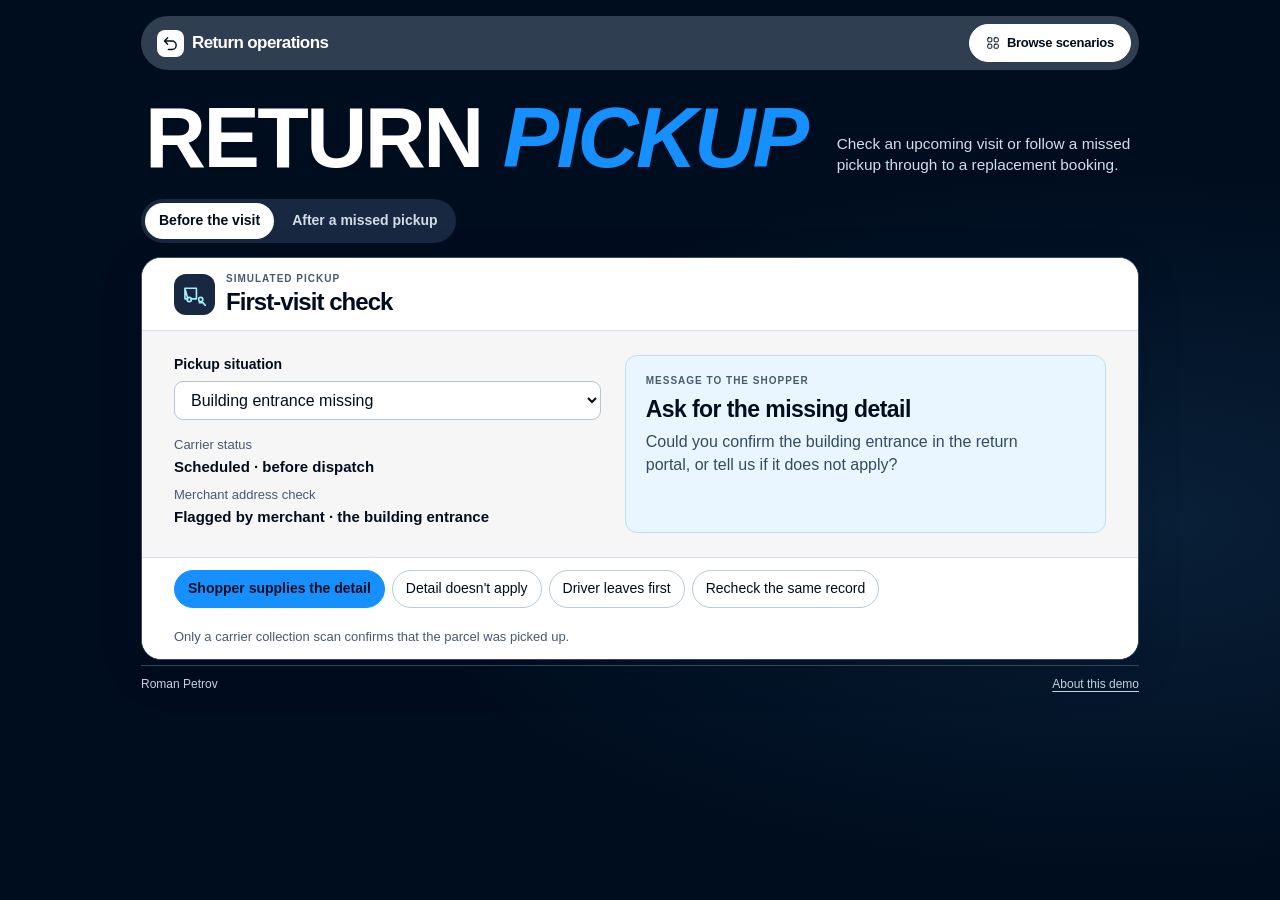
==== commit 82cca47e: "Add first-visit checks and a local pickup inbox" ====
--- a/review/Pickup_Operations.html
+++ b/review/Pickup_Operations.html
@@ -6,7 +6,7 @@
 <meta name="color-scheme" content="light">
 <meta name="referrer" content="no-referrer">
 <script>if (location.protocol === 'https:') document.documentElement.classList.add('web-fonts');</script>
-<title>Missed pickup · Return conversation</title>
+<title>Return pickup · Visit check and recovery</title>
 <style>@font-face {
   font-family: "Rever Roobert";
   src: local("Roobert GX"),url("https://webflow-files-prod.global.ssl.fastly.net/65f815c0d8922a9e40d7a3dc/fonts/6af188079f1a66da8055fba0-RoobertGX.woff2") format("woff2");
@@ -141,6 +141,32 @@
 @media(prefers-reduced-motion:no-preference){.entry.is-new>.chat,.entry.is-new>.action{animation:arrive .24s ease-out}@keyframes arrive{from{opacity:.45;transform:translateY(5px)}to{opacity:1;transform:none}}}
 
 @media(max-width:520px) and (max-height:740px){.transcript{height:clamp(238px,43svh,320px)}}
+.view-switch { display:flex; gap:4px; margin:0 0 14px; width:max-content; max-width:100%; padding:4px; background:#172840; border-radius:24px }
+.view-switch a { padding:8px 14px; border-radius:20px; color:#d3dce7; text-decoration:none; font-size:14px; font-weight:600 }
+.view-switch a[aria-current=page] { background:#fff; color:var(--ink) }
+.readiness-body { display:grid; grid-template-columns:minmax(0,0.94fr) minmax(0,1.06fr); align-items:stretch; gap:24px; padding:24px clamp(16px,3vw,32px) }
+.visit-input label { display:block; font-size:14px; font-weight:600; margin-bottom:6px }
+.visit-input select { width:100%; padding:9px 12px; background:white; color:var(--ink); border:1px solid #b4c5d3; border-radius:9px; font:inherit }
+.visit-evidence { margin-top:16px; display:grid; gap:2px }
+.visit-evidence dt { color:var(--muted); font-size:13px }
+.visit-evidence dd { font-size:15px; font-weight:550; margin-bottom:6px }
+.visit-result { padding:18px 20px; border:1px solid #c1ddee; border-radius:12px; background:#eaf6ff }
+.visit-result h3 { font-size:clamp(18px,2.1vw,23px); line-height:1.18; letter-spacing:-.025em; margin:8px 0 }
+.visit-result p:last-child { color:#334a60; max-width:46ch }
+.visit-choices { background:white; border-top:1px solid var(--line); padding:12px clamp(16px,3vw,32px); display:flex; flex-wrap:wrap; gap:7px }
+.visit-choices button,.visit-choices a { display:inline-flex; align-items:center; border:1px solid #b9c9d6; border-radius:20px; padding:7px 13px; min-height:38px; font-size:14px; text-decoration:none }
+.visit-choices button:first-child,.visit-choices a { background:var(--brand); color:var(--ink); border-color:var(--brand); font-weight:600 }
+.visit-choices button:hover { background:#d5eaff }
+.visit-limit { color:var(--muted); font-size:13px; padding:8px clamp(16px,3vw,32px) 12px; background:white }
+.visit-input select:focus-visible { outline:3px solid #0983ec; outline-offset:3px }
+@media(max-width:650px) {
+  .readiness-body { grid-template-columns:1fr; gap:13px; padding:15px }
+  .visit-evidence { grid-template-columns:auto 1fr; gap:5px 9px; margin-top:10px }
+  .visit-evidence dd { margin:0 }
+  .visit-result { padding:12px 15px }
+  .view-switch { margin-bottom:10px }
+  .view-switch a { padding:7px 11px; font-size:13px }
+}
 </style>
 </head>
 <body>
@@ -166,14 +192,47 @@
 </defs></svg>
 <div class="shell">
   <header class="mast">
-    <a class="wordmark" href="#conversation"><span class="brand-mark"><svg class="icon" aria-hidden="true"><use href="#i-return"/></svg></span>Return operations</a>
+    <a class="wordmark" href="#before-visit"><span class="brand-mark"><svg class="icon" aria-hidden="true"><use href="#i-return"/></svg></span>Return operations</a>
     <button id="browse" type="button" aria-haspopup="dialog"><svg class="icon" aria-hidden="true"><use href="#i-grid"/></svg>Browse scenarios</button>
   </header>
   <main>
     <div class="intro">
-      <h1>Missed <em>pickup</em></h1>
-      <p id="intro-copy">A missed return pickup, from the shopper’s first email to the carrier’s booking confirmation.</p>
+      <h1>Return <em>pickup</em></h1>
+      <p>Check an upcoming visit or follow a missed pickup through to a replacement booking.</p>
     </div>
+    <nav class="view-switch" aria-label="Pickup workflow">
+      <a href="#before-visit" id="before-link">Before the visit</a>
+      <a href="#recovery" id="recovery-link">After a missed pickup</a>
+    </nav>
+    <section class="window" id="before-visit" aria-labelledby="visit-title">
+      <header class="window-head">
+        <div class="window-identity"><span class="case-mark"><svg class="icon" aria-hidden="true"><use href="#i-truck"/></svg></span>
+          <div><p class="case-type">Simulated pickup</p><h2 id="visit-title">First-visit check</h2></div>
+        </div>
+      </header>
+      <div class="readiness-body">
+        <div class="visit-input">
+          <label for="visit-example">Pickup situation</label>
+          <select id="visit-example"></select>
+          <dl class="visit-evidence"><dt>Carrier status</dt><dd id="visit-stage"></dd><dt>Merchant address check</dt><dd id="visit-address"></dd></dl>
+        </div>
+        <div class="visit-result" aria-live="polite" aria-atomic="true">
+          <p class="case-type" id="visit-owner"></p>
+          <h3 id="visit-action"></h3>
+          <p id="visit-note"></p>
+        </div>
+      </div>
+      <div class="visit-choices" id="visit-choices">
+        <button id="visit-update" type="button">Shopper supplies the detail</button>
+        <button id="visit-dispute" type="button">Detail doesn't apply</button>
+        <button id="visit-depart" type="button">Driver leaves first</button>
+        <button id="visit-recheck" type="button">Recheck the same record</button>
+        <button id="visit-reset" type="button" hidden>Reset example</button>
+        <a href="#recovery" id="visit-recovery" hidden>Open recovery replay →</a>
+      </div>
+      <p class="visit-limit">Only a carrier collection scan confirms that the parcel was picked up.</p>
+    </section>
+    <div id="recovery" hidden>
     <section class="window" id="conversation" aria-labelledby="case-title">
       <header class="window-head">
         <div class="window-identity">
@@ -202,6 +261,7 @@
       <summary><span><svg class="icon" aria-hidden="true"><use href="#i-file"/></svg>Case records</span><svg class="icon" aria-hidden="true"><use href="#i-down"/></svg></summary>
       <div id="records"></div>
     </details>
+    </div>
   </main>
   <footer><span>Roman Petrov</span><details id="about"><summary>About this demo</summary><p>Messages, bookings and times come from a simulated return. A confirmed appointment resolves scheduling. Physical collection needs a separate carrier scan.</p><p>Booking checks run in code. The Python simulator also supports an optional local language model for ambiguous replies.</p></details></footer>
 </div>
@@ -211,7 +271,7 @@
   <div id="library-list"></div>
 </dialog>
 <noscript>This interactive replay needs JavaScript. The Python simulator in the source package runs the same cases.</noscript>
-<script id="report" type="application/json">{"mode":"Scripted examples with fictional carrier records, simulated delivery and an offline classifier.","timezone":"Europe/Madrid","as_of":"2026-11-24T18:30:00+01:00","cases":[{"id":"P101","label":"Book a pickup from an email reply","group":"Booking and replies","turns":[{"at":"2026-11-24T18:30:00+01:00","event_source":"shopper_message","event":"I waited all afternoon. Nobody came to collect my return.","state":"OFFERED","message":"I'm sorry you had to wait. The carrier recorded the missed pickup. I can arrange a free replacement. Which time works for you? Reply with the day or option you want, or select its button. A: Wed 25 Nov, 08:00–12:00 CET or B: Thu 26 Nov, 12:00–16:00 CET.","evidence":["shopper message received at 2026-11-24T18:30:00+01:00: I waited all afternoon. Nobody came to collect my return.","carrier lookup at 2026-11-24T18:30:00+01:00: missed, scheduled window end 2026-11-24T16:00:00+01:00, recorded missed attempts: 1","merchant approved the repeat pickup; no charge to shopper"],"collection_scan_observed_at":null,"shopper_help_contact":true,"owner":"Shopper","next_step":"Choose an available slot.","tool_calls":[{"at":"2026-11-24T18:30:00+01:00","tool":"carrier.lookup","case":"P101","result":"missed"},{"at":"2026-11-24T18:30:00+01:00","tool":"support.check_booking_receipt","case":"P101","result":"none"},{"at":"2026-11-24T18:30:00+01:00","tool":"merchant.check_rebooking_permission","case":"P101","result":{"approved":true,"payer":"merchant","shopper_fee_cents":0,"carrier_quote_eur_cents":350,"max_repeat_eur_cents":400}},{"at":"2026-11-24T18:30:00+01:00","tool":"carrier.available_slots","case":"P101","result":{"A":"Wed 25 Nov, 08:00–12:00 CET","B":"Thu 26 Nov, 12:00–16:00 CET"}}]},{"at":"2026-11-24T18:34:00+01:00","event_source":"shopper_message","event":"Thursday works for me!\n\nBest,\nAnna","state":"RESOLVED","message":"Your new pickup is confirmed for Thu 26 Nov, 12:00–16:00 CET. Reference BK-P101.","evidence":["shopper message received at 2026-11-24T18:30:00+01:00: I waited all afternoon. Nobody came to collect my return.","carrier lookup at 2026-11-24T18:30:00+01:00: missed, scheduled window end 2026-11-24T16:00:00+01:00, recorded missed attempts: 1","merchant approved the repeat pickup; no charge to shopper","shopper message received at 2026-11-24T18:34:00+01:00: Thursday works for me!\n\nBest,\nAnna","carrier lookup at 2026-11-24T18:34:00+01:00: missed, scheduled window end 2026-11-24T16:00:00+01:00, recorded missed attempts: 1","shopper explicitly accepted B: Thu 26 Nov, 12:00–16:00 CET","carrier booking BK-P101: Thu 26 Nov, 12:00–16:00 CET","customer notification receipt NOTICE-BK-P101"],"collection_scan_observed_at":null,"shopper_help_contact":false,"owner":"Pickup monitoring","next_step":"Monitor the physical collection separately.","tool_calls":[{"at":"2026-11-24T18:34:00+01:00","tool":"carrier.lookup","case":"P101","result":"missed"},{"at":"2026-11-24T18:34:00+01:00","tool":"support.check_booking_receipt","case":"P101","result":"none"},{"at":"2026-11-24T18:34:00+01:00","tool":"merchant.check_rebooking_permission","case":"P101","result":{"approved":true,"payer":"merchant","shopper_fee_cents":0,"carrier_quote_eur_cents":350,"max_repeat_eur_cents":400}},{"at":"2026-11-24T18:34:00+01:00","tool":"carrier.lookup","case":"P101","result":"missed"},{"at":"2026-11-24T18:34:00+01:00","tool":"merchant.check_rebooking_permission","case":"P101","result":{"approved":true,"payer":"merchant","shopper_fee_cents":0,"carrier_quote_eur_cents":350,"max_repeat_eur_cents":400}},{"at":"2026-11-24T18:34:00+01:00","tool":"carrier.available_slots","case":"P101","result":{"A":"Wed 25 Nov, 08:00–12:00 CET","B":"Thu 26 Nov, 12:00–16:00 CET"}},{"at":"2026-11-24T18:34:00+01:00","tool":"support.prepare_repickup","case":"P101","result":{"repickup_attempt":1,"pickup_ranges":["RANGE_12_TO_16"]}},{"at":"2026-11-24T18:34:00+01:00","tool":"carrier.book_once","case":"P101","result":"BK-P101"},{"at":"2026-11-24T18:34:00+01:00","tool":"carrier.lookup","case":"P101","result":"missed"},{"at":"2026-11-24T18:34:00+01:00","tool":"support.notify","case":"P101","result":"NOTICE-BK-P101"}]}],"state":"RESOLVED","owner":"Pickup monitoring","next_step":"Monitor the physical collection separately.","origin":"shopper","carrier_callback_receipts":[],"shopper_help_contacts":1,"repeat_shopper_help_contacts":0,"pickup_offers_delivered":0,"first_confirmed_miss_at":"2026-11-24T18:30:00+01:00","collection_scan_observed_at":null,"collected_at":null,"simulation_minutes_to_resolution":4.0,"autonomous_under_24h":true,"bookings_created":1,"confirmation_notices_delivered":1,"steps":[{"turn":0,"at":"2026-11-24T18:30:00+01:00","kind":"shopper","channel":"email","title":"Shopper email","text":"I waited all afternoon. Nobody came to collect my return.","facts":[],"receipt":null},{"turn":0,"at":"2026-11-24T18:30:00+01:00","kind":"checks","channel":"internal","title":"Carrier record confirms the missed pickup","text":"","facts":[{"label":"Repeat pickup","value":"No charge to the shopper · merchant pays"},{"label":"Available windows","value":"2"}],"receipt":null},{"turn":0,"at":"2026-11-24T18:30:00+01:00","kind":"agent","channel":"email","title":"Reply with pickup options","text":"I'm sorry you had to wait. The carrier recorded the missed pickup. I can arrange a free replacement. Which time works for you? Reply with the day or option you want, or select its button. A: Wed 25 Nov, 08:00–12:00 CET or B: Thu 26 Nov, 12:00–16:00 CET.","facts":[],"receipt":null},{"turn":1,"at":"2026-11-24T18:34:00+01:00","kind":"shopper","channel":"email","title":"The shopper picks a time","text":"Thursday works for me!\n\nBest,\nAnna","facts":[],"receipt":null},{"turn":1,"at":"2026-11-24T18:34:00+01:00","kind":"checks","channel":"carrier_request","title":"Request the new pickup","text":"The agent rechecks the fee and availability, then submits the chosen window.","facts":[{"label":"Shopper's choice","value":"B: Thu 26 Nov, 12:00–16:00 CET"}],"receipt":null,"destination":"Carrier"},{"turn":1,"at":"2026-11-24T18:34:00+01:00","kind":"carrier","channel":"carrier_response","title":"Pickup booked","text":"","facts":[{"label":"Booking reference","value":"BK-P101"},{"label":"Confirmed pickup","value":"Thu 26 Nov, 12:00–16:00 CET"}],"receipt":null,"destination":"Pickup agent"},{"turn":1,"at":"2026-11-24T18:34:00+01:00","kind":"agent","channel":"email","title":"The shopper gets confirmation","text":"Your new pickup is confirmed for Thu 26 Nov, 12:00–16:00 CET. Reference BK-P101.","facts":[],"receipt":"NOTICE-BK-P101"}]},{"id":"P102","label":"No carrier update","group":"Carrier updates","turns":[{"at":"2026-11-24T18:30:00+01:00","event_source":"shopper_message","event":"My collection window ended. Is the courier still coming?","state":"WAITING_CARRIER","message":"Your scheduled pickup window has ended. I can't confirm a later visit. I've asked the carrier to check (Q-P102). We'll update you here by 19:00 CET, even if we're still waiting.","evidence":["shopper message received at 2026-11-24T18:30:00+01:00: My collection window ended. Is the courier still coming?","carrier lookup at 2026-11-24T18:30:00+01:00: unknown, scheduled window end 2026-11-24T16:00:00+01:00, recorded missed attempts: unknown","carrier inquiry Q-P102, opened 2026-11-24T18:30:00+01:00"],"collection_scan_observed_at":null,"shopper_help_contact":true,"owner":"Pickup agent","next_step":"Recheck the carrier record and update the shopper by the inquiry deadline.","tool_calls":[{"at":"2026-11-24T18:30:00+01:00","tool":"carrier.lookup","case":"P102","result":"unknown"},{"at":"2026-11-24T18:30:00+01:00","tool":"support.check_booking_receipt","case":"P102","result":"none"},{"at":"2026-11-24T18:30:00+01:00","tool":"carrier.ask_for_update","case":"P102","result":"Q-P102"}]},{"at":"2026-11-24T19:00:00+01:00","event_source":"timer","event":"Promised carrier update is due","state":"HUMAN_REVIEW","message":"We still haven't heard back from the carrier. Support will check the visit and update you here.","evidence":["shopper message received at 2026-11-24T18:30:00+01:00: My collection window ended. Is the courier still coming?","carrier lookup at 2026-11-24T18:30:00+01:00: unknown, scheduled window end 2026-11-24T16:00:00+01:00, recorded missed attempts: unknown","carrier inquiry Q-P102, opened 2026-11-24T18:30:00+01:00","carrier lookup at 2026-11-24T19:00:00+01:00: unknown, scheduled window end 2026-11-24T16:00:00+01:00, recorded missed attempts: unknown"],"collection_scan_observed_at":null,"shopper_help_contact":false,"owner":"Support Operations","next_step":"Verify the attempt with the carrier and update the shopper.","tool_calls":[{"at":"2026-11-24T19:00:00+01:00","tool":"carrier.lookup","case":"P102","result":"unknown"},{"at":"2026-11-24T19:00:00+01:00","tool":"support.check_booking_receipt","case":"P102","result":"none"},{"at":"2026-11-24T19:00:00+01:00","tool":"support.handoff","case":"P102","result":"Support Operations"},{"at":"2026-11-24T19:00:00+01:00","tool":"support.send_inquiry_update","case":"P102","result":"We still haven't heard back from the carrier. Support will check the visit and update you here."},{"at":"2026-11-24T19:00:00+01:00","tool":"support.callback_receipt","case":"P102","result":{"case_id":"P102","inquiry":"Q-P102","due_at":"2026-11-24T19:00:00+01:00","delivered_at":"2026-11-24T19:00:00+01:00","overdue":false,"minutes_late":0}}]}],"state":"HUMAN_REVIEW","owner":"Support Operations","next_step":"Verify the attempt with the carrier and update the shopper.","origin":"shopper","carrier_callback_receipts":[{"case_id":"P102","inquiry":"Q-P102","due_at":"2026-11-24T19:00:00+01:00","delivered_at":"2026-11-24T19:00:00+01:00","overdue":false,"minutes_late":0}],"shopper_help_contacts":1,"repeat_shopper_help_contacts":0,"pickup_offers_delivered":0,"first_confirmed_miss_at":null,"collection_scan_observed_at":null,"collected_at":null,"simulation_minutes_to_resolution":null,"autonomous_under_24h":false,"bookings_created":0,"confirmation_notices_delivered":0,"steps":[{"turn":0,"at":"2026-11-24T18:30:00+01:00","kind":"shopper","channel":"email","title":"The shopper asks about the visit","text":"My collection window ended. Is the courier still coming?","facts":[],"receipt":null},{"turn":0,"at":"2026-11-24T18:30:00+01:00","kind":"checks","channel":"carrier_request","title":"Ask the carrier what happened","text":"The agent opens one inquiry about the original visit.","facts":[{"label":"Carrier record","value":"No confirmed outcome"},{"label":"Inquiry reference","value":"Q-P102"}],"receipt":null,"destination":"Carrier"},{"turn":0,"at":"2026-11-24T18:30:00+01:00","kind":"agent","channel":"email","title":"Promise a follow-up time","text":"Your scheduled pickup window has ended. I can't confirm a later visit. I've asked the carrier to check (Q-P102). We'll update you here by 19:00 CET, even if we're still waiting.","facts":[],"receipt":null},{"turn":1,"at":"2026-11-24T19:00:00+01:00","kind":"timer","channel":"internal","title":"Scheduled check","text":"Promised carrier update is due","facts":[],"receipt":null},{"turn":1,"at":"2026-11-24T19:00:00+01:00","kind":"checks","channel":"internal","title":"Check the pickup record","text":"","facts":[{"label":"Carrier record","value":"No confirmed outcome"}],"receipt":null},{"turn":1,"at":"2026-11-24T19:00:00+01:00","kind":"support","channel":"internal","title":"Support Operations takes over","text":"Verify the attempt with the carrier and update the shopper.","facts":[],"receipt":null,"destination":"Support Operations"},{"turn":1,"at":"2026-11-24T19:00:00+01:00","kind":"agent","channel":"email","title":"Shopper update delivered","text":"We still haven't heard back from the carrier. Support will check the visit and update you here.","facts":[],"receipt":null}]},{"id":"P103","label":"Carrier marked shopper unavailable","group":"Disputes and handoffs","turns":[{"at":"2026-11-24T18:30:00+01:00","event_source":"shopper_message","event":"I was home all day and no one rang. Nobody came for the pickup.","state":"HUMAN_REVIEW","message":"The carrier marked you as unavailable. Support will check the visit details with the carrier.","evidence":["shopper message received at 2026-11-24T18:30:00+01:00: I was home all day and no one rang. Nobody came for the pickup.","carrier lookup at 2026-11-24T18:30:00+01:00: customer_unavailable, scheduled window end 2026-11-24T16:00:00+01:00, recorded missed attempts: unknown","carrier marked shopper unavailable; time of the attempted visit was not provided"],"collection_scan_observed_at":null,"shopper_help_contact":true,"owner":"Support Operations","next_step":"Compare the carrier's account with the shopper's message and obtain any missing visit evidence.","tool_calls":[{"at":"2026-11-24T18:30:00+01:00","tool":"carrier.lookup","case":"P103","result":"customer_unavailable"},{"at":"2026-11-24T18:30:00+01:00","tool":"support.handoff","case":"P103","result":"Support Operations"}]}],"state":"HUMAN_REVIEW","owner":"Support Operations","next_step":"Compare the carrier's account with the shopper's message and obtain any missing visit evidence.","origin":"shopper","carrier_callback_receipts":[],"shopper_help_contacts":1,"repeat_shopper_help_contacts":0,"pickup_offers_delivered":0,"first_confirmed_miss_at":null,"collection_scan_observed_at":null,"collected_at":null,"simulation_minutes_to_resolution":null,"autonomous_under_24h":false,"bookings_created":0,"confirmation_notices_delivered":0,"steps":[{"turn":0,"at":"2026-11-24T18:30:00+01:00","kind":"shopper","channel":"email","title":"Shopper email","text":"I was home all day and no one rang. Nobody came for the pickup.","facts":[],"receipt":null},{"turn":0,"at":"2026-11-24T18:30:00+01:00","kind":"checks","channel":"internal","title":"Check the pickup record","text":"","facts":[{"label":"Carrier record","value":"Marked unavailable"}],"receipt":null},{"turn":0,"at":"2026-11-24T18:30:00+01:00","kind":"support","channel":"internal","title":"Support Operations takes over","text":"Compare the carrier's account with the shopper's message and obtain any missing visit evidence.","facts":[],"receipt":null,"destination":"Support Operations"},{"turn":0,"at":"2026-11-24T18:30:00+01:00","kind":"agent","channel":"email","title":"Agent reply","text":"The carrier marked you as unavailable. Support will check the visit details with the carrier.","facts":[],"receipt":null}]},{"id":"P104","label":"Second recorded failure","group":"Disputes and handoffs","turns":[{"at":"2026-11-24T18:30:00+01:00","event_source":"shopper_message","event":"Again, nobody came to pick up my parcel.","state":"HUMAN_REVIEW","message":"The carrier recorded 2 missed attempts. A person will review the visit history.","evidence":["shopper message received at 2026-11-24T18:30:00+01:00: Again, nobody came to pick up my parcel.","carrier lookup at 2026-11-24T18:30:00+01:00: missed, scheduled window end 2026-11-24T16:00:00+01:00, recorded missed attempts: 2"],"collection_scan_observed_at":null,"shopper_help_contact":true,"owner":"Support Operations","next_step":"Review the recorded attempts and agree a workable collection or alternative with the shopper.","tool_calls":[{"at":"2026-11-24T18:30:00+01:00","tool":"carrier.lookup","case":"P104","result":"missed"},{"at":"2026-11-24T18:30:00+01:00","tool":"support.handoff","case":"P104","result":"Support Operations"}]}],"state":"HUMAN_REVIEW","owner":"Support Operations","next_step":"Review the recorded attempts and agree a workable collection or alternative with the shopper.","origin":"shopper","carrier_callback_receipts":[],"shopper_help_contacts":1,"repeat_shopper_help_contacts":0,"pickup_offers_delivered":0,"first_confirmed_miss_at":"2026-11-24T18:30:00+01:00","collection_scan_observed_at":null,"collected_at":null,"simulation_minutes_to_resolution":null,"autonomous_under_24h":false,"bookings_created":0,"confirmation_notices_delivered":0,"steps":[{"turn":0,"at":"2026-11-24T18:30:00+01:00","kind":"shopper","channel":"email","title":"Shopper email","text":"Again, nobody came to pick up my parcel.","facts":[],"receipt":null},{"turn":0,"at":"2026-11-24T18:30:00+01:00","kind":"checks","channel":"internal","title":"Check the pickup record","text":"","facts":[{"label":"Carrier record","value":"Missed pickup"}],"receipt":null},{"turn":0,"at":"2026-11-24T18:30:00+01:00","kind":"support","channel":"internal","title":"Support Operations takes over","text":"Review the recorded attempts and agree a workable collection or alternative with the shopper.","facts":[],"receipt":null,"destination":"Support Operations"},{"turn":0,"at":"2026-11-24T18:30:00+01:00","kind":"agent","channel":"email","title":"Agent reply","text":"The carrier recorded 2 missed attempts. A person will review the visit history.","facts":[],"receipt":null}]},{"id":"P105","label":"Compensation request","group":"Disputes and handoffs","turns":[{"at":"2026-11-24T18:30:00+01:00","event_source":"shopper_message","event":"Nobody came. I want compensation for taking the afternoon off.","state":"HUMAN_REVIEW","message":"I've sent your request for compensation to the merchant team for review. They'll get back to you here.","evidence":["shopper message received at 2026-11-24T18:30:00+01:00: Nobody came. I want compensation for taking the afternoon off.","carrier lookup at 2026-11-24T18:30:00+01:00: missed, scheduled window end 2026-11-24T16:00:00+01:00, recorded missed attempts: 1"],"collection_scan_observed_at":null,"shopper_help_contact":true,"owner":"Merchant Operations","next_step":"Review the shopper's financial request with the merchant and reply with its decision.","tool_calls":[{"at":"2026-11-24T18:30:00+01:00","tool":"carrier.lookup","case":"P105","result":"missed"},{"at":"2026-11-24T18:30:00+01:00","tool":"support.handoff","case":"P105","result":"Merchant Operations"}]}],"state":"HUMAN_REVIEW","owner":"Merchant Operations","next_step":"Review the shopper's financial request with the merchant and reply with its decision.","origin":"shopper","carrier_callback_receipts":[],"shopper_help_contacts":1,"repeat_shopper_help_contacts":0,"pickup_offers_delivered":0,"first_confirmed_miss_at":"2026-11-24T18:30:00+01:00","collection_scan_observed_at":null,"collected_at":null,"simulation_minutes_to_resolution":null,"autonomous_under_24h":false,"bookings_created":0,"confirmation_notices_delivered":0,"steps":[{"turn":0,"at":"2026-11-24T18:30:00+01:00","kind":"shopper","channel":"email","title":"Shopper email","text":"Nobody came. I want compensation for taking the afternoon off.","facts":[],"receipt":null},{"turn":0,"at":"2026-11-24T18:30:00+01:00","kind":"checks","channel":"internal","title":"Check the pickup record","text":"","facts":[{"label":"Carrier record","value":"Missed pickup"}],"receipt":null},{"turn":0,"at":"2026-11-24T18:30:00+01:00","kind":"support","channel":"internal","title":"Merchant Operations takes over","text":"Review the shopper's financial request with the merchant and reply with its decision.","facts":[],"receipt":null,"destination":"Merchant Operations"},{"turn":0,"at":"2026-11-24T18:30:00+01:00","kind":"agent","channel":"email","title":"Agent reply","text":"I've sent your request for compensation to the merchant team for review. They'll get back to you here.","facts":[],"receipt":null}]},{"id":"P106","label":"Carrier reports an address issue","group":"Address and availability","turns":[{"at":"2026-11-24T18:30:00+01:00","event_source":"shopper_message","event":"The courier missed my pickup. What should I do?","state":"NEED_ADDRESS","message":"The carrier needs one address detail: apartment or entrance detail. Please check it in the return portal.","evidence":["shopper message received at 2026-11-24T18:30:00+01:00: The courier missed my pickup. What should I do?","carrier lookup at 2026-11-24T18:30:00+01:00: missed, scheduled window end 2026-11-24T16:00:00+01:00, recorded missed attempts: 1","carrier address validation flagged: apartment or entrance detail","simulated address prompt receipt: ADDR-P106-1"],"collection_scan_observed_at":null,"shopper_help_contact":true,"owner":"Shopper","next_step":"Correct the carrier-flagged detail in the return portal.","tool_calls":[{"at":"2026-11-24T18:30:00+01:00","tool":"carrier.lookup","case":"P106","result":"missed"},{"at":"2026-11-24T18:30:00+01:00","tool":"support.check_booking_receipt","case":"P106","result":"none"},{"at":"2026-11-24T18:30:00+01:00","tool":"support.address_alert","case":"P106","result":"ADDR-P106-1"}]}],"state":"NEED_ADDRESS","owner":"Shopper","next_step":"Correct the carrier-flagged detail in the return portal.","origin":"shopper","carrier_callback_receipts":[],"shopper_help_contacts":1,"repeat_shopper_help_contacts":0,"pickup_offers_delivered":0,"first_confirmed_miss_at":"2026-11-24T18:30:00+01:00","collection_scan_observed_at":null,"collected_at":null,"simulation_minutes_to_resolution":null,"autonomous_under_24h":false,"bookings_created":0,"confirmation_notices_delivered":0,"steps":[{"turn":0,"at":"2026-11-24T18:30:00+01:00","kind":"shopper","channel":"email","title":"Shopper email","text":"The courier missed my pickup. What should I do?","facts":[],"receipt":null},{"turn":0,"at":"2026-11-24T18:30:00+01:00","kind":"checks","channel":"internal","title":"Check the pickup record","text":"","facts":[{"label":"Carrier record","value":"Missed pickup"}],"receipt":null},{"turn":0,"at":"2026-11-24T18:30:00+01:00","kind":"agent","channel":"email","title":"Address detail requested","text":"The carrier needs one address detail: apartment or entrance detail. Please check it in the return portal.","facts":[],"receipt":"ADDR-P106-1"}]},{"id":"P107","label":"The carrier has not confirmed the booking","group":"Carrier updates","turns":[{"at":"2026-11-24T18:30:00+01:00","event_source":"shopper_message","event":"My return wasn't collected. Can I book another pickup?","state":"OFFERED","message":"I'm sorry you had to wait. The carrier recorded the missed pickup. I can arrange a free replacement. Which time works for you? Reply with the day or option you want, or select its button. A: Wed 25 Nov, 08:00–12:00 CET or B: Thu 26 Nov, 12:00–16:00 CET.","evidence":["shopper message received at 2026-11-24T18:30:00+01:00: My return wasn't collected. Can I book another pickup?","carrier lookup at 2026-11-24T18:30:00+01:00: missed, scheduled window end 2026-11-24T16:00:00+01:00, recorded missed attempts: 1","merchant approved the repeat pickup; no charge to shopper"],"collection_scan_observed_at":null,"shopper_help_contact":true,"owner":"Shopper","next_step":"Choose an available slot.","tool_calls":[{"at":"2026-11-24T18:30:00+01:00","tool":"carrier.lookup","case":"P107","result":"missed"},{"at":"2026-11-24T18:30:00+01:00","tool":"support.check_booking_receipt","case":"P107","result":"none"},{"at":"2026-11-24T18:30:00+01:00","tool":"merchant.check_rebooking_permission","case":"P107","result":{"approved":true,"payer":"merchant","shopper_fee_cents":0,"carrier_quote_eur_cents":350,"max_repeat_eur_cents":400}},{"at":"2026-11-24T18:30:00+01:00","tool":"carrier.available_slots","case":"P107","result":{"A":"Wed 25 Nov, 08:00–12:00 CET","B":"Thu 26 Nov, 12:00–16:00 CET"}}]},{"at":"2026-11-24T18:34:00+01:00","event_source":"shopper_selection","event":"Shopper selects slot A from offer 1","state":"HUMAN_REVIEW","message":"The carrier hasn't confirmed the visit for Wed 25 Nov, 08:00–12:00 CET. It may still go ahead. Support is checking the original request and will update you here.","evidence":["shopper message received at 2026-11-24T18:30:00+01:00: My return wasn't collected. Can I book another pickup?","carrier lookup at 2026-11-24T18:30:00+01:00: missed, scheduled window end 2026-11-24T16:00:00+01:00, recorded missed attempts: 1","merchant approved the repeat pickup; no charge to shopper","carrier lookup at 2026-11-24T18:34:00+01:00: missed, scheduled window end 2026-11-24T16:00:00+01:00, recorded missed attempts: 1","shopper explicitly accepted A: Wed 25 Nov, 08:00–12:00 CET","booking request sent; carrier acknowledgement missing"],"collection_scan_observed_at":null,"shopper_help_contact":false,"owner":"Support Operations","next_step":"Check the original request with the carrier before creating or confirming any pickup.","tool_calls":[{"at":"2026-11-24T18:34:00+01:00","tool":"carrier.lookup","case":"P107","result":"missed"},{"at":"2026-11-24T18:34:00+01:00","tool":"support.check_booking_receipt","case":"P107","result":"none"},{"at":"2026-11-24T18:34:00+01:00","tool":"merchant.check_rebooking_permission","case":"P107","result":{"approved":true,"payer":"merchant","shopper_fee_cents":0,"carrier_quote_eur_cents":350,"max_repeat_eur_cents":400}},{"at":"2026-11-24T18:34:00+01:00","tool":"carrier.lookup","case":"P107","result":"missed"},{"at":"2026-11-24T18:34:00+01:00","tool":"merchant.check_rebooking_permission","case":"P107","result":{"approved":true,"payer":"merchant","shopper_fee_cents":0,"carrier_quote_eur_cents":350,"max_repeat_eur_cents":400}},{"at":"2026-11-24T18:34:00+01:00","tool":"carrier.available_slots","case":"P107","result":{"A":"Wed 25 Nov, 08:00–12:00 CET","B":"Thu 26 Nov, 12:00–16:00 CET"}},{"at":"2026-11-24T18:34:00+01:00","tool":"support.prepare_repickup","case":"P107","result":{"repickup_attempt":1,"pickup_ranges":["RANGE_8_TO_12"]}},{"at":"2026-11-24T18:34:00+01:00","tool":"carrier.book_once","case":"P107","result":"No reply received"},{"at":"2026-11-24T18:34:00+01:00","tool":"support.handoff","case":"P107","result":"Support Operations"}]}],"state":"HUMAN_REVIEW","owner":"Support Operations","next_step":"Check the original request with the carrier before creating or confirming any pickup.","origin":"shopper","carrier_callback_receipts":[],"shopper_help_contacts":1,"repeat_shopper_help_contacts":0,"pickup_offers_delivered":0,"first_confirmed_miss_at":"2026-11-24T18:30:00+01:00","collection_scan_observed_at":null,"collected_at":null,"simulation_minutes_to_resolution":null,"autonomous_under_24h":false,"bookings_created":1,"confirmation_notices_delivered":0,"steps":[{"turn":0,"at":"2026-11-24T18:30:00+01:00","kind":"shopper","channel":"email","title":"Shopper email","text":"My return wasn't collected. Can I book another pickup?","facts":[],"receipt":null},{"turn":0,"at":"2026-11-24T18:30:00+01:00","kind":"checks","channel":"internal","title":"Carrier record confirms the missed pickup","text":"","facts":[{"label":"Repeat pickup","value":"No charge to the shopper · merchant pays"},{"label":"Available windows","value":"2"}],"receipt":null},{"turn":0,"at":"2026-11-24T18:30:00+01:00","kind":"agent","channel":"email","title":"Reply with pickup options","text":"I'm sorry you had to wait. The carrier recorded the missed pickup. I can arrange a free replacement. Which time works for you? Reply with the day or option you want, or select its button. A: Wed 25 Nov, 08:00–12:00 CET or B: Thu 26 Nov, 12:00–16:00 CET.","facts":[],"receipt":null},{"turn":1,"at":"2026-11-24T18:34:00+01:00","kind":"shopper","channel":"link","title":"The shopper picks a time","text":"Shopper selects slot A from offer 1","facts":[],"receipt":null},{"turn":1,"at":"2026-11-24T18:34:00+01:00","kind":"checks","channel":"carrier_request","title":"Request the new pickup","text":"The agent rechecks the fee and availability, then submits the chosen window.","facts":[{"label":"Shopper's choice","value":"A: Wed 25 Nov, 08:00–12:00 CET"}],"receipt":null,"destination":"Carrier"},{"turn":1,"at":"2026-11-24T18:34:00+01:00","kind":"record","channel":"internal","title":"Booking still unconfirmed","text":"There is no confirmed reference for this request.","facts":[],"receipt":null},{"turn":1,"at":"2026-11-24T18:34:00+01:00","kind":"support","channel":"internal","title":"Support Operations takes over","text":"Check the original request with the carrier before creating or confirming any pickup.","facts":[],"receipt":null,"destination":"Support Operations"},{"turn":1,"at":"2026-11-24T18:34:00+01:00","kind":"agent","channel":"link","title":"Agent reply","text":"The carrier hasn't confirmed the visit for Wed 25 Nov, 08:00–12:00 CET. It may still go ahead. Support is checking the original request and will update you here.","facts":[],"receipt":null}]},{"id":"P108","label":"Booking confirmed but customer notice fails once","group":"Carrier updates","turns":[{"at":"2026-11-24T18:30:00+01:00","event_source":"shopper_message","event":"The courier never came. Can I reschedule the pickup?","state":"OFFERED","message":"I'm sorry you had to wait. The carrier recorded the missed pickup. I can arrange a free replacement. Which time works for you? Reply with the day or option you want, or select its button. A: Wed 25 Nov, 08:00–12:00 CET or B: Thu 26 Nov, 12:00–16:00 CET.","evidence":["shopper message received at 2026-11-24T18:30:00+01:00: The courier never came. Can I reschedule the pickup?","carrier lookup at 2026-11-24T18:30:00+01:00: missed, scheduled window end 2026-11-24T16:00:00+01:00, recorded missed attempts: 1","merchant approved the repeat pickup; no charge to shopper"],"collection_scan_observed_at":null,"shopper_help_contact":true,"owner":"Shopper","next_step":"Choose an available slot.","tool_calls":[{"at":"2026-11-24T18:30:00+01:00","tool":"carrier.lookup","case":"P108","result":"missed"},{"at":"2026-11-24T18:30:00+01:00","tool":"support.check_booking_receipt","case":"P108","result":"none"},{"at":"2026-11-24T18:30:00+01:00","tool":"merchant.check_rebooking_permission","case":"P108","result":{"approved":true,"payer":"merchant","shopper_fee_cents":0,"carrier_quote_eur_cents":350,"max_repeat_eur_cents":400}},{"at":"2026-11-24T18:30:00+01:00","tool":"carrier.available_slots","case":"P108","result":{"A":"Wed 25 Nov, 08:00–12:00 CET","B":"Thu 26 Nov, 12:00–16:00 CET"}}]},{"at":"2026-11-24T18:34:00+01:00","event_source":"shopper_selection","event":"Shopper selects slot A from offer 1","state":"CONFIRMED_AWAITING_NOTICE","message":"The carrier has confirmed the pickup. We're still trying to deliver the confirmation.","evidence":["shopper message received at 2026-11-24T18:30:00+01:00: The courier never came. Can I reschedule the pickup?","carrier lookup at 2026-11-24T18:30:00+01:00: missed, scheduled window end 2026-11-24T16:00:00+01:00, recorded missed attempts: 1","merchant approved the repeat pickup; no charge to shopper","carrier lookup at 2026-11-24T18:34:00+01:00: missed, scheduled window end 2026-11-24T16:00:00+01:00, recorded missed attempts: 1","shopper explicitly accepted A: Wed 25 Nov, 08:00–12:00 CET","carrier booking BK-P108: Wed 25 Nov, 08:00–12:00 CET","customer notification failed at 2026-11-24T18:34:00+01:00 for booking BK-P108"],"collection_scan_observed_at":null,"shopper_help_contact":false,"owner":"Pickup agent","next_step":"Retry before the cutoff. Escalate if delivery fails.","tool_calls":[{"at":"2026-11-24T18:34:00+01:00","tool":"carrier.lookup","case":"P108","result":"missed"},{"at":"2026-11-24T18:34:00+01:00","tool":"support.check_booking_receipt","case":"P108","result":"none"},{"at":"2026-11-24T18:34:00+01:00","tool":"merchant.check_rebooking_permission","case":"P108","result":{"approved":true,"payer":"merchant","shopper_fee_cents":0,"carrier_quote_eur_cents":350,"max_repeat_eur_cents":400}},{"at":"2026-11-24T18:34:00+01:00","tool":"carrier.lookup","case":"P108","result":"missed"},{"at":"2026-11-24T18:34:00+01:00","tool":"merchant.check_rebooking_permission","case":"P108","result":{"approved":true,"payer":"merchant","shopper_fee_cents":0,"carrier_quote_eur_cents":350,"max_repeat_eur_cents":400}},{"at":"2026-11-24T18:34:00+01:00","tool":"carrier.available_slots","case":"P108","result":{"A":"Wed 25 Nov, 08:00–12:00 CET","B":"Thu 26 Nov, 12:00–16:00 CET"}},{"at":"2026-11-24T18:34:00+01:00","tool":"support.prepare_repickup","case":"P108","result":{"repickup_attempt":1,"pickup_ranges":["RANGE_8_TO_12"]}},{"at":"2026-11-24T18:34:00+01:00","tool":"carrier.book_once","case":"P108","result":"BK-P108"},{"at":"2026-11-24T18:34:00+01:00","tool":"carrier.lookup","case":"P108","result":"missed"},{"at":"2026-11-24T18:34:00+01:00","tool":"support.notify","case":"P108","result":"delivery failed"}]},{"at":"2026-11-24T18:35:00+01:00","event_source":"timer","event":"Simulated follow-up timer","state":"RESOLVED","message":"Your new pickup is confirmed for Wed 25 Nov, 08:00–12:00 CET. Reference BK-P108.","evidence":["shopper message received at 2026-11-24T18:30:00+01:00: The courier never came. Can I reschedule the pickup?","carrier lookup at 2026-11-24T18:30:00+01:00: missed, scheduled window end 2026-11-24T16:00:00+01:00, recorded missed attempts: 1","merchant approved the repeat pickup; no charge to shopper","carrier lookup at 2026-11-24T18:34:00+01:00: missed, scheduled window end 2026-11-24T16:00:00+01:00, recorded missed attempts: 1","shopper explicitly accepted A: Wed 25 Nov, 08:00–12:00 CET","carrier booking BK-P108: Wed 25 Nov, 08:00–12:00 CET","customer notification failed at 2026-11-24T18:34:00+01:00 for booking BK-P108","carrier lookup at 2026-11-24T18:35:00+01:00: missed, scheduled window end 2026-11-24T16:00:00+01:00, recorded missed attempts: 1","customer notification receipt NOTICE-BK-P108"],"collection_scan_observed_at":null,"shopper_help_contact":false,"owner":"Pickup monitoring","next_step":"Monitor the physical collection separately.","tool_calls":[{"at":"2026-11-24T18:35:00+01:00","tool":"carrier.lookup","case":"P108","result":"missed"},{"at":"2026-11-24T18:35:00+01:00","tool":"support.check_booking_receipt","case":"P108","result":"BK-P108"},{"at":"2026-11-24T18:35:00+01:00","tool":"carrier.lookup","case":"P108","result":"missed"},{"at":"2026-11-24T18:35:00+01:00","tool":"support.notify","case":"P108","result":"NOTICE-BK-P108"}]}],"state":"RESOLVED","owner":"Pickup monitoring","next_step":"Monitor the physical collection separately.","origin":"shopper","carrier_callback_receipts":[],"shopper_help_contacts":1,"repeat_shopper_help_contacts":0,"pickup_offers_delivered":0,"first_confirmed_miss_at":"2026-11-24T18:30:00+01:00","collection_scan_observed_at":null,"collected_at":null,"simulation_minutes_to_resolution":5.0,"autonomous_under_24h":true,"bookings_created":1,"confirmation_notices_delivered":1,"steps":[{"turn":0,"at":"2026-11-24T18:30:00+01:00","kind":"shopper","channel":"email","title":"Shopper email","text":"The courier never came. Can I reschedule the pickup?","facts":[],"receipt":null},{"turn":0,"at":"2026-11-24T18:30:00+01:00","kind":"checks","channel":"internal","title":"Carrier record confirms the missed pickup","text":"","facts":[{"label":"Repeat pickup","value":"No charge to the shopper · merchant pays"},{"label":"Available windows","value":"2"}],"receipt":null},{"turn":0,"at":"2026-11-24T18:30:00+01:00","kind":"agent","channel":"email","title":"Reply with pickup options","text":"I'm sorry you had to wait. The carrier recorded the missed pickup. I can arrange a free replacement. Which time works for you? Reply with the day or option you want, or select its button. A: Wed 25 Nov, 08:00–12:00 CET or B: Thu 26 Nov, 12:00–16:00 CET.","facts":[],"receipt":null},{"turn":1,"at":"2026-11-24T18:34:00+01:00","kind":"shopper","channel":"link","title":"The shopper picks a time","text":"Shopper selects slot A from offer 1","facts":[],"receipt":null},{"turn":1,"at":"2026-11-24T18:34:00+01:00","kind":"checks","channel":"carrier_request","title":"Request the new pickup","text":"The agent rechecks the fee and availability, then submits the chosen window.","facts":[{"label":"Shopper's choice","value":"A: Wed 25 Nov, 08:00–12:00 CET"}],"receipt":null,"destination":"Carrier"},{"turn":1,"at":"2026-11-24T18:34:00+01:00","kind":"carrier","channel":"carrier_response","title":"Pickup booked","text":"","facts":[{"label":"Booking reference","value":"BK-P108"},{"label":"Confirmed pickup","value":"Wed 25 Nov, 08:00–12:00 CET"}],"receipt":null,"destination":"Pickup agent"},{"turn":1,"at":"2026-11-24T18:34:00+01:00","kind":"record","channel":"internal","title":"Confirmation delivery failed","text":"The carrier has confirmed the pickup. We're still trying to deliver the confirmation.","facts":[],"receipt":null},{"turn":2,"at":"2026-11-24T18:35:00+01:00","kind":"timer","channel":"internal","title":"Scheduled check","text":"Simulated follow-up timer","facts":[],"receipt":null},{"turn":2,"at":"2026-11-24T18:35:00+01:00","kind":"checks","channel":"internal","title":"Check the pickup record","text":"","facts":[{"label":"Carrier record","value":"Missed pickup"},{"label":"Existing booking","value":"BK-P108"}],"receipt":null},{"turn":2,"at":"2026-11-24T18:35:00+01:00","kind":"agent","channel":"email","title":"The shopper gets confirmation","text":"Your new pickup is confirmed for Wed 25 Nov, 08:00–12:00 CET. Reference BK-P108.","facts":[],"receipt":"NOTICE-BK-P108"}]},{"id":"P109","label":"Unrecognised carrier status","group":"Disputes and handoffs","turns":[{"at":"2026-11-24T18:30:00+01:00","event_source":"shopper_message","event":"Nobody came for the pickup. Can you check?","state":"HUMAN_REVIEW","message":"The carrier supplied an unfamiliar status. The team will verify it.","evidence":["shopper message received at 2026-11-24T18:30:00+01:00: Nobody came for the pickup. Can you check?","carrier lookup at 2026-11-24T18:30:00+01:00: routing_code_x7, scheduled window end 2026-11-24T16:00:00+01:00, recorded missed attempts: unknown"],"collection_scan_observed_at":null,"shopper_help_contact":true,"owner":"Support Operations","next_step":"Verify what the carrier status means before offering a slot or updating the shopper.","tool_calls":[{"at":"2026-11-24T18:30:00+01:00","tool":"carrier.lookup","case":"P109","result":"routing_code_x7"},{"at":"2026-11-24T18:30:00+01:00","tool":"support.handoff","case":"P109","result":"Support Operations"}]}],"state":"HUMAN_REVIEW","owner":"Support Operations","next_step":"Verify what the carrier status means before offering a slot or updating the shopper.","origin":"shopper","carrier_callback_receipts":[],"shopper_help_contacts":1,"repeat_shopper_help_contacts":0,"pickup_offers_delivered":0,"first_confirmed_miss_at":null,"collection_scan_observed_at":null,"collected_at":null,"simulation_minutes_to_resolution":null,"autonomous_under_24h":false,"bookings_created":0,"confirmation_notices_delivered":0,"steps":[{"turn":0,"at":"2026-11-24T18:30:00+01:00","kind":"shopper","channel":"email","title":"Shopper email","text":"Nobody came for the pickup. Can you check?","facts":[],"receipt":null},{"turn":0,"at":"2026-11-24T18:30:00+01:00","kind":"checks","channel":"internal","title":"Check the pickup record","text":"","facts":[{"label":"Carrier record","value":"routing_code_x7"}],"receipt":null},{"turn":0,"at":"2026-11-24T18:30:00+01:00","kind":"support","channel":"internal","title":"Support Operations takes over","text":"Verify what the carrier status means before offering a slot or updating the shopper.","facts":[],"receipt":null,"destination":"Support Operations"},{"turn":0,"at":"2026-11-24T18:30:00+01:00","kind":"agent","channel":"email","title":"Agent reply","text":"The carrier supplied an unfamiliar status. The team will verify it.","facts":[],"receipt":null}]},{"id":"P110","label":"No available replacement slot","group":"Address and availability","turns":[{"at":"2026-11-24T18:30:00+01:00","event_source":"shopper_message","event":"My return pickup failed. Can you arrange another collection?","state":"HUMAN_REVIEW","message":"There are no available standard slots to offer.","evidence":["shopper message received at 2026-11-24T18:30:00+01:00: My return pickup failed. Can you arrange another collection?","carrier lookup at 2026-11-24T18:30:00+01:00: missed, scheduled window end 2026-11-24T16:00:00+01:00, recorded missed attempts: 1","merchant approved the repeat pickup; no charge to shopper"],"collection_scan_observed_at":null,"shopper_help_contact":true,"owner":"Support Operations","next_step":"Ask the carrier for alternative slots or collection methods and contact the shopper.","tool_calls":[{"at":"2026-11-24T18:30:00+01:00","tool":"carrier.lookup","case":"P110","result":"missed"},{"at":"2026-11-24T18:30:00+01:00","tool":"support.check_booking_receipt","case":"P110","result":"none"},{"at":"2026-11-24T18:30:00+01:00","tool":"merchant.check_rebooking_permission","case":"P110","result":{"approved":true,"payer":"merchant","shopper_fee_cents":0,"carrier_quote_eur_cents":350,"max_repeat_eur_cents":400}},{"at":"2026-11-24T18:30:00+01:00","tool":"carrier.available_slots","case":"P110","result":{}},{"at":"2026-11-24T18:30:00+01:00","tool":"support.handoff","case":"P110","result":"Support Operations"}]}],"state":"HUMAN_REVIEW","owner":"Support Operations","next_step":"Ask the carrier for alternative slots or collection methods and contact the shopper.","origin":"shopper","carrier_callback_receipts":[],"shopper_help_contacts":1,"repeat_shopper_help_contacts":0,"pickup_offers_delivered":0,"first_confirmed_miss_at":"2026-11-24T18:30:00+01:00","collection_scan_observed_at":null,"collected_at":null,"simulation_minutes_to_resolution":null,"autonomous_under_24h":false,"bookings_created":0,"confirmation_notices_delivered":0,"steps":[{"turn":0,"at":"2026-11-24T18:30:00+01:00","kind":"shopper","channel":"email","title":"Shopper email","text":"My return pickup failed. Can you arrange another collection?","facts":[],"receipt":null},{"turn":0,"at":"2026-11-24T18:30:00+01:00","kind":"checks","channel":"internal","title":"Check the pickup record","text":"","facts":[{"label":"Carrier record","value":"Missed pickup"},{"label":"Repeat pickup","value":"No charge to the shopper · merchant pays"},{"label":"Available windows","value":"0"}],"receipt":null},{"turn":0,"at":"2026-11-24T18:30:00+01:00","kind":"support","channel":"internal","title":"Support Operations takes over","text":"Ask the carrier for alternative slots or collection methods and contact the shopper.","facts":[],"receipt":null,"destination":"Support Operations"},{"turn":0,"at":"2026-11-24T18:30:00+01:00","kind":"agent","channel":"email","title":"Agent reply","text":"There are no available standard slots to offer.","facts":[],"receipt":null}]},{"id":"P111","label":"Address detail flagged by carrier","group":"Address and availability","turns":[{"at":"2026-11-24T18:30:00+01:00","event_source":"carrier_event","event":"The carrier flagged an incomplete address before the window ended.","state":"NEED_ADDRESS","message":"The carrier needs one address detail: building entrance. Please check it in the return portal.","evidence":["carrier lookup at 2026-11-24T18:30:00+01:00: scheduled, scheduled window end 2026-11-25T16:00:00+01:00, recorded missed attempts: unknown","carrier address validation flagged: building entrance","simulated address prompt receipt: ADDR-P111-1"],"collection_scan_observed_at":null,"shopper_help_contact":false,"owner":"Shopper","next_step":"Correct the carrier-flagged detail in the return portal.","tool_calls":[{"at":"2026-11-24T18:30:00+01:00","tool":"carrier.lookup","case":"P111","result":"scheduled"},{"at":"2026-11-24T18:30:00+01:00","tool":"support.check_booking_receipt","case":"P111","result":"none"},{"at":"2026-11-24T18:30:00+01:00","tool":"support.address_alert","case":"P111","result":"ADDR-P111-1"}]}],"state":"NEED_ADDRESS","owner":"Shopper","next_step":"Correct the carrier-flagged detail in the return portal.","origin":"carrier","carrier_callback_receipts":[],"shopper_help_contacts":0,"repeat_shopper_help_contacts":0,"pickup_offers_delivered":0,"first_confirmed_miss_at":null,"collection_scan_observed_at":null,"collected_at":null,"simulation_minutes_to_resolution":null,"autonomous_under_24h":false,"bookings_created":0,"confirmation_notices_delivered":0,"steps":[{"turn":0,"at":"2026-11-24T18:30:00+01:00","kind":"carrier","channel":"carrier_record","title":"Carrier update","text":"The carrier flagged an incomplete address before the window ended.","facts":[],"receipt":null},{"turn":0,"at":"2026-11-24T18:30:00+01:00","kind":"checks","channel":"internal","title":"Check the pickup record","text":"","facts":[{"label":"Carrier record","value":"Scheduled"}],"receipt":null},{"turn":0,"at":"2026-11-24T18:30:00+01:00","kind":"agent","channel":"email","title":"Address detail requested","text":"The carrier needs one address detail: building entrance. Please check it in the return portal.","facts":[],"receipt":"ADDR-P111-1"}]},{"id":"P112","label":"Original window ends tomorrow","group":"Carrier updates","turns":[{"at":"2026-11-24T18:30:00+01:00","event_source":"shopper_message","event":"Is the courier still coming to collect my parcel?","state":"WINDOW_OPEN","message":"The scheduled pickup window ends Wed 25 Nov at 16:00 CET. I can't confirm when the courier will arrive.","evidence":["shopper message received at 2026-11-24T18:30:00+01:00: Is the courier still coming to collect my parcel?","carrier lookup at 2026-11-24T18:30:00+01:00: scheduled, scheduled window end 2026-11-25T16:00:00+01:00, recorded missed attempts: unknown"],"collection_scan_observed_at":null,"shopper_help_contact":true,"owner":"Pickup agent","next_step":"Check for a carrier update when the recorded window ends.","tool_calls":[{"at":"2026-11-24T18:30:00+01:00","tool":"carrier.lookup","case":"P112","result":"scheduled"},{"at":"2026-11-24T18:30:00+01:00","tool":"support.check_booking_receipt","case":"P112","result":"none"}]},{"at":"2026-11-25T16:00:00+01:00","event_source":"timer","event":"Original pickup window ended","state":"WAITING_CARRIER","message":"Your scheduled pickup window has ended. I can't confirm a later visit. I've asked the carrier to check (Q-P112). We'll update you here by 16:30 CET, even if we're still waiting.","evidence":["shopper message received at 2026-11-24T18:30:00+01:00: Is the courier still coming to collect my parcel?","carrier lookup at 2026-11-24T18:30:00+01:00: scheduled, scheduled window end 2026-11-25T16:00:00+01:00, recorded missed attempts: unknown","carrier lookup at 2026-11-25T16:00:00+01:00: scheduled, scheduled window end 2026-11-25T16:00:00+01:00, recorded missed attempts: unknown","carrier inquiry Q-P112, opened 2026-11-25T16:00:00+01:00","window-end update delivered: UPDATE-Q-P112"],"collection_scan_observed_at":null,"shopper_help_contact":false,"owner":"Pickup agent","next_step":"Recheck the carrier record and update the shopper by the inquiry deadline.","tool_calls":[{"at":"2026-11-25T16:00:00+01:00","tool":"carrier.lookup","case":"P112","result":"scheduled"},{"at":"2026-11-25T16:00:00+01:00","tool":"support.check_booking_receipt","case":"P112","result":"none"},{"at":"2026-11-25T16:00:00+01:00","tool":"carrier.ask_for_update","case":"P112","result":"Q-P112"},{"at":"2026-11-25T16:00:00+01:00","tool":"support.send_window_update","case":"P112","result":{"message":"Your scheduled pickup window has ended. I can't confirm a later visit. I've asked the carrier to check (Q-P112). We'll update you here by 16:30 CET, even if we're still waiting.","delivery_receipt":"UPDATE-Q-P112"}}]},{"at":"2026-11-25T16:30:00+01:00","event_source":"timer","event":"Promised carrier update is due","state":"HUMAN_REVIEW","message":"We still haven't heard back from the carrier. Support will check the visit and update you here.","evidence":["shopper message received at 2026-11-24T18:30:00+01:00: Is the courier still coming to collect my parcel?","carrier lookup at 2026-11-24T18:30:00+01:00: scheduled, scheduled window end 2026-11-25T16:00:00+01:00, recorded missed attempts: unknown","carrier lookup at 2026-11-25T16:00:00+01:00: scheduled, scheduled window end 2026-11-25T16:00:00+01:00, recorded missed attempts: unknown","carrier inquiry Q-P112, opened 2026-11-25T16:00:00+01:00","window-end update delivered: UPDATE-Q-P112","carrier lookup at 2026-11-25T16:30:00+01:00: scheduled, scheduled window end 2026-11-25T16:00:00+01:00, recorded missed attempts: unknown"],"collection_scan_observed_at":null,"shopper_help_contact":false,"owner":"Support Operations","next_step":"Verify the attempt with the carrier and update the shopper.","tool_calls":[{"at":"2026-11-25T16:30:00+01:00","tool":"carrier.lookup","case":"P112","result":"scheduled"},{"at":"2026-11-25T16:30:00+01:00","tool":"support.check_booking_receipt","case":"P112","result":"none"},{"at":"2026-11-25T16:30:00+01:00","tool":"support.handoff","case":"P112","result":"Support Operations"},{"at":"2026-11-25T16:30:00+01:00","tool":"support.send_inquiry_update","case":"P112","result":"We still haven't heard back from the carrier. Support will check the visit and update you here."},{"at":"2026-11-25T16:30:00+01:00","tool":"support.callback_receipt","case":"P112","result":{"case_id":"P112","inquiry":"Q-P112","due_at":"2026-11-25T16:30:00+01:00","delivered_at":"2026-11-25T16:30:00+01:00","overdue":false,"minutes_late":0}}]}],"state":"HUMAN_REVIEW","owner":"Support Operations","next_step":"Verify the attempt with the carrier and update the shopper.","origin":"shopper","carrier_callback_receipts":[{"case_id":"P112","inquiry":"Q-P112","due_at":"2026-11-25T16:30:00+01:00","delivered_at":"2026-11-25T16:30:00+01:00","overdue":false,"minutes_late":0}],"shopper_help_contacts":1,"repeat_shopper_help_contacts":0,"pickup_offers_delivered":0,"first_confirmed_miss_at":null,"collection_scan_observed_at":null,"collected_at":null,"simulation_minutes_to_resolution":null,"autonomous_under_24h":false,"bookings_created":0,"confirmation_notices_delivered":0,"steps":[{"turn":0,"at":"2026-11-24T18:30:00+01:00","kind":"shopper","channel":"email","title":"Shopper email","text":"Is the courier still coming to collect my parcel?","facts":[],"receipt":null},{"turn":0,"at":"2026-11-24T18:30:00+01:00","kind":"checks","channel":"internal","title":"Check the pickup record","text":"","facts":[{"label":"Carrier record","value":"Scheduled"}],"receipt":null},{"turn":0,"at":"2026-11-24T18:30:00+01:00","kind":"agent","channel":"email","title":"Agent reply","text":"The scheduled pickup window ends Wed 25 Nov at 16:00 CET. I can't confirm when the courier will arrive.","facts":[],"receipt":null},{"turn":1,"at":"2026-11-25T16:00:00+01:00","kind":"timer","channel":"internal","title":"Scheduled check","text":"Original pickup window ended","facts":[],"receipt":null},{"turn":1,"at":"2026-11-25T16:00:00+01:00","kind":"checks","channel":"carrier_request","title":"Ask the carrier what happened","text":"The agent opens one inquiry about the original visit.","facts":[{"label":"Carrier record","value":"Scheduled"},{"label":"Inquiry reference","value":"Q-P112"}],"receipt":null,"destination":"Carrier"},{"turn":1,"at":"2026-11-25T16:00:00+01:00","kind":"agent","channel":"email","title":"Shopper update delivered","text":"Your scheduled pickup window has ended. I can't confirm a later visit. I've asked the carrier to check (Q-P112). We'll update you here by 16:30 CET, even if we're still waiting.","facts":[],"receipt":"UPDATE-Q-P112"},{"turn":2,"at":"2026-11-25T16:30:00+01:00","kind":"timer","channel":"internal","title":"Scheduled check","text":"Promised carrier update is due","facts":[],"receipt":null},{"turn":2,"at":"2026-11-25T16:30:00+01:00","kind":"checks","channel":"internal","title":"Check the pickup record","text":"","facts":[{"label":"Carrier record","value":"Scheduled"}],"receipt":null},{"turn":2,"at":"2026-11-25T16:30:00+01:00","kind":"support","channel":"internal","title":"Support Operations takes over","text":"Verify the attempt with the carrier and update the shopper.","facts":[],"receipt":null,"destination":"Support Operations"},{"turn":2,"at":"2026-11-25T16:30:00+01:00","kind":"agent","channel":"email","title":"Shopper update delivered","text":"We still haven't heard back from the carrier. Support will check the visit and update you here.","facts":[],"receipt":null}]},{"id":"P113","label":"Merchant approval required","group":"Disputes and handoffs","turns":[{"at":"2026-11-24T18:30:00+01:00","event_source":"shopper_message","event":"The pickup failed and the shop wants a fee waived.","state":"HUMAN_REVIEW","message":"A merchant-specific exception needs approval.","evidence":["shopper message received at 2026-11-24T18:30:00+01:00: The pickup failed and the shop wants a fee waived.","carrier lookup at 2026-11-24T18:30:00+01:00: missed, scheduled window end 2026-11-24T16:00:00+01:00, recorded missed attempts: 1"],"collection_scan_observed_at":null,"shopper_help_contact":true,"owner":"Merchant Operations","next_step":"Ask the merchant to approve the exception or an alternative, then inform the shopper.","tool_calls":[{"at":"2026-11-24T18:30:00+01:00","tool":"carrier.lookup","case":"P113","result":"missed"},{"at":"2026-11-24T18:30:00+01:00","tool":"support.handoff","case":"P113","result":"Merchant Operations"}]}],"state":"HUMAN_REVIEW","owner":"Merchant Operations","next_step":"Ask the merchant to approve the exception or an alternative, then inform the shopper.","origin":"shopper","carrier_callback_receipts":[],"shopper_help_contacts":1,"repeat_shopper_help_contacts":0,"pickup_offers_delivered":0,"first_confirmed_miss_at":"2026-11-24T18:30:00+01:00","collection_scan_observed_at":null,"collected_at":null,"simulation_minutes_to_resolution":null,"autonomous_under_24h":false,"bookings_created":0,"confirmation_notices_delivered":0,"steps":[{"turn":0,"at":"2026-11-24T18:30:00+01:00","kind":"shopper","channel":"email","title":"Shopper email","text":"The pickup failed and the shop wants a fee waived.","facts":[],"receipt":null},{"turn":0,"at":"2026-11-24T18:30:00+01:00","kind":"checks","channel":"internal","title":"Check the pickup record","text":"","facts":[{"label":"Carrier record","value":"Missed pickup"}],"receipt":null},{"turn":0,"at":"2026-11-24T18:30:00+01:00","kind":"support","channel":"internal","title":"Merchant Operations takes over","text":"Ask the merchant to approve the exception or an alternative, then inform the shopper.","facts":[],"receipt":null,"destination":"Merchant Operations"},{"turn":0,"at":"2026-11-24T18:30:00+01:00","kind":"agent","channel":"email","title":"Agent reply","text":"A merchant-specific exception needs approval.","facts":[],"receipt":null}]},{"id":"P114","label":"Shopper changes the day","group":"Disputes and handoffs","turns":[{"at":"2026-11-24T18:30:00+01:00","event_source":"shopper_message","event":"The courier missed my pickup. Can you check the available times?","state":"OFFERED","message":"I'm sorry you had to wait. The carrier recorded the missed pickup. I can arrange a free replacement. Which time works for you? Reply with the day or option you want, or select its button. A: Wed 25 Nov, 08:00–12:00 CET or B: Thu 26 Nov, 12:00–16:00 CET.","evidence":["shopper message received at 2026-11-24T18:30:00+01:00: The courier missed my pickup. Can you check the available times?","carrier lookup at 2026-11-24T18:30:00+01:00: missed, scheduled window end 2026-11-24T16:00:00+01:00, recorded missed attempts: 1","merchant approved the repeat pickup; no charge to shopper"],"collection_scan_observed_at":null,"shopper_help_contact":true,"owner":"Shopper","next_step":"Choose an available slot.","tool_calls":[{"at":"2026-11-24T18:30:00+01:00","tool":"carrier.lookup","case":"P114","result":"missed"},{"at":"2026-11-24T18:30:00+01:00","tool":"support.check_booking_receipt","case":"P114","result":"none"},{"at":"2026-11-24T18:30:00+01:00","tool":"merchant.check_rebooking_permission","case":"P114","result":{"approved":true,"payer":"merchant","shopper_fee_cents":0,"carrier_quote_eur_cents":350,"max_repeat_eur_cents":400}},{"at":"2026-11-24T18:30:00+01:00","tool":"carrier.available_slots","case":"P114","result":{"A":"Wed 25 Nov, 08:00–12:00 CET","B":"Thu 26 Nov, 12:00–16:00 CET"}}]},{"at":"2026-11-24T18:34:00+01:00","event_source":"shopper_selection","event":"Shopper selects slot A from offer 1","state":"HUMAN_REVIEW","message":"The carrier hasn't confirmed the visit for Wed 25 Nov, 08:00–12:00 CET. It may still go ahead. Support is checking the original request and will update you here.","evidence":["shopper message received at 2026-11-24T18:30:00+01:00: The courier missed my pickup. Can you check the available times?","carrier lookup at 2026-11-24T18:30:00+01:00: missed, scheduled window end 2026-11-24T16:00:00+01:00, recorded missed attempts: 1","merchant approved the repeat pickup; no charge to shopper","carrier lookup at 2026-11-24T18:34:00+01:00: missed, scheduled window end 2026-11-24T16:00:00+01:00, recorded missed attempts: 1","shopper explicitly accepted A: Wed 25 Nov, 08:00–12:00 CET","booking request sent; carrier acknowledgement missing"],"collection_scan_observed_at":null,"shopper_help_contact":false,"owner":"Support Operations","next_step":"Check the original request with the carrier before creating or confirming any pickup.","tool_calls":[{"at":"2026-11-24T18:34:00+01:00","tool":"carrier.lookup","case":"P114","result":"missed"},{"at":"2026-11-24T18:34:00+01:00","tool":"support.check_booking_receipt","case":"P114","result":"none"},{"at":"2026-11-24T18:34:00+01:00","tool":"merchant.check_rebooking_permission","case":"P114","result":{"approved":true,"payer":"merchant","shopper_fee_cents":0,"carrier_quote_eur_cents":350,"max_repeat_eur_cents":400}},{"at":"2026-11-24T18:34:00+01:00","tool":"carrier.lookup","case":"P114","result":"missed"},{"at":"2026-11-24T18:34:00+01:00","tool":"merchant.check_rebooking_permission","case":"P114","result":{"approved":true,"payer":"merchant","shopper_fee_cents":0,"carrier_quote_eur_cents":350,"max_repeat_eur_cents":400}},{"at":"2026-11-24T18:34:00+01:00","tool":"carrier.available_slots","case":"P114","result":{"A":"Wed 25 Nov, 08:00–12:00 CET","B":"Thu 26 Nov, 12:00–16:00 CET"}},{"at":"2026-11-24T18:34:00+01:00","tool":"support.prepare_repickup","case":"P114","result":{"repickup_attempt":1,"pickup_ranges":["RANGE_8_TO_12"]}},{"at":"2026-11-24T18:34:00+01:00","tool":"carrier.book_once","case":"P114","result":"No reply received"},{"at":"2026-11-24T18:34:00+01:00","tool":"support.handoff","case":"P114","result":"Support Operations"}]},{"at":"2026-11-24T18:35:00+01:00","event_source":"shopper_message","event":"Actually, Wednesday doesn't work. Can we do Thursday instead?","state":"HUMAN_REVIEW","message":"The visit for Wed 25 Nov, 08:00–12:00 CET may still go ahead. I've asked Support to check Thursday with the carrier and send you an update.","evidence":["shopper message received at 2026-11-24T18:30:00+01:00: The courier missed my pickup. Can you check the available times?","carrier lookup at 2026-11-24T18:30:00+01:00: missed, scheduled window end 2026-11-24T16:00:00+01:00, recorded missed attempts: 1","merchant approved the repeat pickup; no charge to shopper","carrier lookup at 2026-11-24T18:34:00+01:00: missed, scheduled window end 2026-11-24T16:00:00+01:00, recorded missed attempts: 1","shopper explicitly accepted A: Wed 25 Nov, 08:00–12:00 CET","booking request sent; carrier acknowledgement missing","shopper message received at 2026-11-24T18:35:00+01:00: Actually, Wednesday doesn't work. Can we do Thursday instead?"],"collection_scan_observed_at":null,"shopper_help_contact":true,"owner":"Support Operations","next_step":"Check whether the earlier visit can be moved to Thursday. Confirm the change before closing this request.","tool_calls":[{"at":"2026-11-24T18:35:00+01:00","tool":"carrier.lookup","case":"P114","result":"missed"},{"at":"2026-11-24T18:35:00+01:00","tool":"support.update_existing_case","case":"P114","result":{"owner":"Support Operations","latest_carrier_record":{"status":"missed","misses":1,"window_end":"2026-11-24T16:00:00+01:00"},"next_step":"Check whether the earlier visit can be moved to Thursday. Confirm the change before closing this request.","evidence":["shopper message received at 2026-11-24T18:30:00+01:00: The courier missed my pickup. Can you check the available times?","carrier lookup at 2026-11-24T18:30:00+01:00: missed, scheduled window end 2026-11-24T16:00:00+01:00, recorded missed attempts: 1","merchant approved the repeat pickup; no charge to shopper","carrier lookup at 2026-11-24T18:34:00+01:00: missed, scheduled window end 2026-11-24T16:00:00+01:00, recorded missed attempts: 1","shopper explicitly accepted A: Wed 25 Nov, 08:00–12:00 CET","booking request sent; carrier acknowledgement missing","shopper message received at 2026-11-24T18:35:00+01:00: Actually, Wednesday doesn't work. Can we do Thursday instead?"]}}]}],"state":"HUMAN_REVIEW","owner":"Support Operations","next_step":"Check whether the earlier visit can be moved to Thursday. Confirm the change before closing this request.","origin":"shopper","carrier_callback_receipts":[],"shopper_help_contacts":2,"repeat_shopper_help_contacts":1,"pickup_offers_delivered":0,"first_confirmed_miss_at":"2026-11-24T18:30:00+01:00","collection_scan_observed_at":null,"collected_at":null,"simulation_minutes_to_resolution":null,"autonomous_under_24h":false,"bookings_created":1,"confirmation_notices_delivered":0,"steps":[{"turn":0,"at":"2026-11-24T18:30:00+01:00","kind":"shopper","channel":"email","title":"Shopper email","text":"The courier missed my pickup. Can you check the available times?","facts":[],"receipt":null},{"turn":0,"at":"2026-11-24T18:30:00+01:00","kind":"checks","channel":"internal","title":"Carrier record confirms the missed pickup","text":"","facts":[{"label":"Repeat pickup","value":"No charge to the shopper · merchant pays"},{"label":"Available windows","value":"2"}],"receipt":null},{"turn":0,"at":"2026-11-24T18:30:00+01:00","kind":"agent","channel":"email","title":"Reply with pickup options","text":"I'm sorry you had to wait. The carrier recorded the missed pickup. I can arrange a free replacement. Which time works for you? Reply with the day or option you want, or select its button. A: Wed 25 Nov, 08:00–12:00 CET or B: Thu 26 Nov, 12:00–16:00 CET.","facts":[],"receipt":null},{"turn":1,"at":"2026-11-24T18:34:00+01:00","kind":"shopper","channel":"link","title":"The shopper picks a time","text":"Shopper selects slot A from offer 1","facts":[],"receipt":null},{"turn":1,"at":"2026-11-24T18:34:00+01:00","kind":"checks","channel":"carrier_request","title":"Request the new pickup","text":"The agent rechecks the fee and availability, then submits the chosen window.","facts":[{"label":"Shopper's choice","value":"A: Wed 25 Nov, 08:00–12:00 CET"}],"receipt":null,"destination":"Carrier"},{"turn":1,"at":"2026-11-24T18:34:00+01:00","kind":"record","channel":"internal","title":"Booking still unconfirmed","text":"There is no confirmed reference for this request.","facts":[],"receipt":null},{"turn":1,"at":"2026-11-24T18:34:00+01:00","kind":"support","channel":"internal","title":"Support Operations takes over","text":"Check the original request with the carrier before creating or confirming any pickup.","facts":[],"receipt":null,"destination":"Support Operations"},{"turn":1,"at":"2026-11-24T18:34:00+01:00","kind":"agent","channel":"link","title":"Agent reply","text":"The carrier hasn't confirmed the visit for Wed 25 Nov, 08:00–12:00 CET. It may still go ahead. Support is checking the original request and will update you here.","facts":[],"receipt":null},{"turn":2,"at":"2026-11-24T18:35:00+01:00","kind":"shopper","channel":"email","title":"Shopper email","text":"Actually, Wednesday doesn't work. Can we do Thursday instead?","facts":[],"receipt":null},{"turn":2,"at":"2026-11-24T18:35:00+01:00","kind":"checks","channel":"internal","title":"Check the pickup record","text":"","facts":[{"label":"Carrier record","value":"Missed pickup"}],"receipt":null},{"turn":2,"at":"2026-11-24T18:35:00+01:00","kind":"support","channel":"internal","title":"Update the open case","text":"Check whether the earlier visit can be moved to Thursday. Confirm the change before closing this request.","facts":[],"receipt":null,"destination":"Support Operations"},{"turn":2,"at":"2026-11-24T18:35:00+01:00","kind":"agent","channel":"email","title":"Agent reply","text":"The visit for Wed 25 Nov, 08:00–12:00 CET may still go ahead. I've asked Support to check Thursday with the carrier and send you an update.","facts":[],"receipt":null}]},{"id":"P115","label":"Shopper reports a second missed visit in Spanish","group":"Disputes and handoffs","turns":[{"at":"2026-11-24T18:30:00+01:00","event_source":"shopper_message","event":"Ya es la segunda vez que no viene nadie. Estoy harto.","state":"HUMAN_REVIEW","message":"Siento que hayas tenido que esperar varias veces. Soporte comprobará las visitas con el transportista y te escribirá por aquí.","evidence":["shopper message received at 2026-11-24T18:30:00+01:00: Ya es la segunda vez que no viene nadie. Estoy harto.","carrier lookup at 2026-11-24T18:30:00+01:00: missed, scheduled window end 2026-11-24T16:00:00+01:00, recorded missed attempts: 1"],"collection_scan_observed_at":null,"shopper_help_contact":true,"owner":"Support Operations","next_step":"Verify the reported multiple attempts with the carrier and agree the next step with the shopper.","tool_calls":[{"at":"2026-11-24T18:30:00+01:00","tool":"carrier.lookup","case":"P115","result":"missed"},{"at":"2026-11-24T18:30:00+01:00","tool":"support.handoff","case":"P115","result":"Support Operations"}]}],"state":"HUMAN_REVIEW","owner":"Support Operations","next_step":"Verify the reported multiple attempts with the carrier and agree the next step with the shopper.","origin":"shopper","carrier_callback_receipts":[],"shopper_help_contacts":1,"repeat_shopper_help_contacts":0,"pickup_offers_delivered":0,"first_confirmed_miss_at":"2026-11-24T18:30:00+01:00","collection_scan_observed_at":null,"collected_at":null,"simulation_minutes_to_resolution":null,"autonomous_under_24h":false,"bookings_created":0,"confirmation_notices_delivered":0,"steps":[{"turn":0,"at":"2026-11-24T18:30:00+01:00","kind":"shopper","channel":"email","title":"Shopper email","text":"Ya es la segunda vez que no viene nadie. Estoy harto.","facts":[],"receipt":null},{"turn":0,"at":"2026-11-24T18:30:00+01:00","kind":"checks","channel":"internal","title":"Check the pickup record","text":"","facts":[{"label":"Carrier record","value":"Missed pickup"}],"receipt":null},{"turn":0,"at":"2026-11-24T18:30:00+01:00","kind":"support","channel":"internal","title":"Support Operations takes over","text":"Verify the reported multiple attempts with the carrier and agree the next step with the shopper.","facts":[],"receipt":null,"destination":"Support Operations"},{"turn":0,"at":"2026-11-24T18:30:00+01:00","kind":"agent","channel":"email","title":"Agent reply","text":"Siento que hayas tenido que esperar varias veces. Soporte comprobará las visitas con el transportista y te escribirá por aquí.","facts":[],"receipt":null}]},{"id":"P116","label":"Shopper asks for a person","group":"Disputes and handoffs","turns":[{"at":"2026-11-24T18:30:00+01:00","event_source":"shopper_message","event":"Can I speak to a human about this failed pickup?","state":"HUMAN_REVIEW","message":"I've passed your pickup question to our support team. A person will take it from here.","evidence":["shopper message received at 2026-11-24T18:30:00+01:00: Can I speak to a human about this failed pickup?"],"collection_scan_observed_at":null,"shopper_help_contact":true,"owner":"Support Operations","next_step":"Read the shopper's message and contact them about the pickup.","tool_calls":[{"at":"2026-11-24T18:30:00+01:00","tool":"support.handoff","case":"P116","result":"Support Operations"}]}],"state":"HUMAN_REVIEW","owner":"Support Operations","next_step":"Read the shopper's message and contact them about the pickup.","origin":"shopper","carrier_callback_receipts":[],"shopper_help_contacts":1,"repeat_shopper_help_contacts":0,"pickup_offers_delivered":0,"first_confirmed_miss_at":null,"collection_scan_observed_at":null,"collected_at":null,"simulation_minutes_to_resolution":null,"autonomous_under_24h":false,"bookings_created":0,"confirmation_notices_delivered":0,"steps":[{"turn":0,"at":"2026-11-24T18:30:00+01:00","kind":"shopper","channel":"email","title":"Shopper email","text":"Can I speak to a human about this failed pickup?","facts":[],"receipt":null},{"turn":0,"at":"2026-11-24T18:30:00+01:00","kind":"support","channel":"internal","title":"Support Operations takes over","text":"Read the shopper's message and contact them about the pickup.","facts":[],"receipt":null,"destination":"Support Operations"},{"turn":0,"at":"2026-11-24T18:30:00+01:00","kind":"agent","channel":"email","title":"Agent reply","text":"I've passed your pickup question to our support team. A person will take it from here.","facts":[],"receipt":null}]},{"id":"P117","label":"The shopper reports the wrong address","group":"Address and availability","turns":[{"at":"2026-11-24T18:30:00+01:00","event_source":"shopper_message","event":"Nobody came for the pickup. Can we book another visit?","state":"OFFERED","message":"I'm sorry you had to wait. The carrier recorded the missed pickup. I can arrange a free replacement. Which time works for you? Reply with the day or option you want, or select its button. A: Wed 25 Nov, 08:00–12:00 CET or B: Thu 26 Nov, 12:00–16:00 CET.","evidence":["shopper message received at 2026-11-24T18:30:00+01:00: Nobody came for the pickup. Can we book another visit?","carrier lookup at 2026-11-24T18:30:00+01:00: missed, scheduled window end 2026-11-24T16:00:00+01:00, recorded missed attempts: 1","merchant approved the repeat pickup; no charge to shopper"],"collection_scan_observed_at":null,"shopper_help_contact":true,"owner":"Shopper","next_step":"Choose an available slot.","tool_calls":[{"at":"2026-11-24T18:30:00+01:00","tool":"carrier.lookup","case":"P117","result":"missed"},{"at":"2026-11-24T18:30:00+01:00","tool":"support.check_booking_receipt","case":"P117","result":"none"},{"at":"2026-11-24T18:30:00+01:00","tool":"merchant.check_rebooking_permission","case":"P117","result":{"approved":true,"payer":"merchant","shopper_fee_cents":0,"carrier_quote_eur_cents":350,"max_repeat_eur_cents":400}},{"at":"2026-11-24T18:30:00+01:00","tool":"carrier.available_slots","case":"P117","result":{"A":"Wed 25 Nov, 08:00–12:00 CET","B":"Thu 26 Nov, 12:00–16:00 CET"}}]},{"at":"2026-11-24T18:31:00+01:00","event_source":"shopper_message","event":"Wait, that address isn’t mine.","state":"HUMAN_REVIEW","message":"I've paused rebooking. Support will check the pickup address with you before offering new times.","evidence":["shopper message received at 2026-11-24T18:30:00+01:00: Nobody came for the pickup. Can we book another visit?","carrier lookup at 2026-11-24T18:30:00+01:00: missed, scheduled window end 2026-11-24T16:00:00+01:00, recorded missed attempts: 1","merchant approved the repeat pickup; no charge to shopper","shopper message received at 2026-11-24T18:31:00+01:00: Wait, that address isn’t mine.","carrier lookup at 2026-11-24T18:31:00+01:00: missed, scheduled window end 2026-11-24T16:00:00+01:00, recorded missed attempts: 1"],"collection_scan_observed_at":null,"shopper_help_contact":true,"owner":"Support Operations","next_step":"Verify the corrected address with the shopper and carrier before issuing a fresh offer.","tool_calls":[{"at":"2026-11-24T18:31:00+01:00","tool":"carrier.lookup","case":"P117","result":"missed"},{"at":"2026-11-24T18:31:00+01:00","tool":"support.handoff","case":"P117","result":"Support Operations"}]},{"at":"2026-11-24T18:32:00+01:00","event_source":"shopper_selection","event":"Shopper selects slot A from offer 1","state":"HUMAN_REVIEW","message":"I've paused rebooking. Support will check the pickup address with you before offering new times.","evidence":["shopper message received at 2026-11-24T18:30:00+01:00: Nobody came for the pickup. Can we book another visit?","carrier lookup at 2026-11-24T18:30:00+01:00: missed, scheduled window end 2026-11-24T16:00:00+01:00, recorded missed attempts: 1","merchant approved the repeat pickup; no charge to shopper","shopper message received at 2026-11-24T18:31:00+01:00: Wait, that address isn’t mine.","carrier lookup at 2026-11-24T18:31:00+01:00: missed, scheduled window end 2026-11-24T16:00:00+01:00, recorded missed attempts: 1","selection A received during human review at 2026-11-24T18:32:00+01:00; no booking made"],"collection_scan_observed_at":null,"shopper_help_contact":false,"owner":"Support Operations","next_step":"Verify the corrected address with the shopper and carrier before issuing a fresh offer.","tool_calls":[{"at":"2026-11-24T18:32:00+01:00","tool":"carrier.lookup","case":"P117","result":"missed"},{"at":"2026-11-24T18:32:00+01:00","tool":"support.update_existing_case","case":"P117","result":{"owner":"Support Operations","latest_carrier_record":{"status":"missed","misses":1,"window_end":"2026-11-24T16:00:00+01:00"},"next_step":"Verify the corrected address with the shopper and carrier before issuing a fresh offer.","evidence":["shopper message received at 2026-11-24T18:30:00+01:00: Nobody came for the pickup. Can we book another visit?","carrier lookup at 2026-11-24T18:30:00+01:00: missed, scheduled window end 2026-11-24T16:00:00+01:00, recorded missed attempts: 1","merchant approved the repeat pickup; no charge to shopper","shopper message received at 2026-11-24T18:31:00+01:00: Wait, that address isn’t mine.","carrier lookup at 2026-11-24T18:31:00+01:00: missed, scheduled window end 2026-11-24T16:00:00+01:00, recorded missed attempts: 1","selection A received during human review at 2026-11-24T18:32:00+01:00; no booking made"]}}]}],"state":"HUMAN_REVIEW","owner":"Support Operations","next_step":"Verify the corrected address with the shopper and carrier before issuing a fresh offer.","origin":"shopper","carrier_callback_receipts":[],"shopper_help_contacts":2,"repeat_shopper_help_contacts":1,"pickup_offers_delivered":0,"first_confirmed_miss_at":"2026-11-24T18:30:00+01:00","collection_scan_observed_at":null,"collected_at":null,"simulation_minutes_to_resolution":null,"autonomous_under_24h":false,"bookings_created":0,"confirmation_notices_delivered":0,"steps":[{"turn":0,"at":"2026-11-24T18:30:00+01:00","kind":"shopper","channel":"email","title":"Shopper email","text":"Nobody came for the pickup. Can we book another visit?","facts":[],"receipt":null},{"turn":0,"at":"2026-11-24T18:30:00+01:00","kind":"checks","channel":"internal","title":"Carrier record confirms the missed pickup","text":"","facts":[{"label":"Repeat pickup","value":"No charge to the shopper · merchant pays"},{"label":"Available windows","value":"2"}],"receipt":null},{"turn":0,"at":"2026-11-24T18:30:00+01:00","kind":"agent","channel":"email","title":"Reply with pickup options","text":"I'm sorry you had to wait. The carrier recorded the missed pickup. I can arrange a free replacement. Which time works for you? Reply with the day or option you want, or select its button. A: Wed 25 Nov, 08:00–12:00 CET or B: Thu 26 Nov, 12:00–16:00 CET.","facts":[],"receipt":null},{"turn":1,"at":"2026-11-24T18:31:00+01:00","kind":"shopper","channel":"email","title":"Shopper email","text":"Wait, that address isn’t mine.","facts":[],"receipt":null},{"turn":1,"at":"2026-11-24T18:31:00+01:00","kind":"checks","channel":"internal","title":"Check the pickup record","text":"","facts":[{"label":"Carrier record","value":"Missed pickup"}],"receipt":null},{"turn":1,"at":"2026-11-24T18:31:00+01:00","kind":"support","channel":"internal","title":"Support Operations takes over","text":"Verify the corrected address with the shopper and carrier before issuing a fresh offer.","facts":[],"receipt":null,"destination":"Support Operations"},{"turn":1,"at":"2026-11-24T18:31:00+01:00","kind":"agent","channel":"email","title":"Agent reply","text":"I've paused rebooking. Support will check the pickup address with you before offering new times.","facts":[],"receipt":null},{"turn":2,"at":"2026-11-24T18:32:00+01:00","kind":"shopper","channel":"link","title":"Shopper selects a window","text":"Shopper selects slot A from offer 1","facts":[],"receipt":null},{"turn":2,"at":"2026-11-24T18:32:00+01:00","kind":"checks","channel":"internal","title":"Check the pickup record","text":"","facts":[{"label":"Carrier record","value":"Missed pickup"}],"receipt":null},{"turn":2,"at":"2026-11-24T18:32:00+01:00","kind":"support","channel":"internal","title":"Update the open case","text":"Verify the corrected address with the shopper and carrier before issuing a fresh offer.","facts":[],"receipt":null,"destination":"Support Operations"},{"turn":2,"at":"2026-11-24T18:32:00+01:00","kind":"agent","channel":"link","title":"Agent reply","text":"I've paused rebooking. Support will check the pickup address with you before offering new times.","facts":[],"receipt":null}]},{"id":"P118","label":"A carrier alert reaches the shopper first","group":"Carrier updates","turns":[{"at":"2026-11-24T18:30:00+01:00","event_source":"carrier_event","event":"The carrier confirms the first missed pickup.","state":"OFFERED","message":"I'm sorry you had to wait. The carrier recorded the missed pickup. I can arrange a free replacement. Which time works for you? Reply with the day or option you want, or select its button. A: Wed 25 Nov, 08:00–12:00 CET or B: Thu 26 Nov, 12:00–16:00 CET.","evidence":["carrier lookup at 2026-11-24T18:30:00+01:00: missed, scheduled window end 2026-11-24T16:00:00+01:00, recorded missed attempts: 1","merchant approved the repeat pickup; no charge to shopper","replacement options delivered to shopper: OFFER-P118-1"],"collection_scan_observed_at":null,"shopper_help_contact":false,"owner":"Shopper","next_step":"Choose an available slot.","tool_calls":[{"at":"2026-11-24T18:30:00+01:00","tool":"carrier.lookup","case":"P118","result":"missed"},{"at":"2026-11-24T18:30:00+01:00","tool":"support.check_booking_receipt","case":"P118","result":"none"},{"at":"2026-11-24T18:30:00+01:00","tool":"merchant.check_rebooking_permission","case":"P118","result":{"approved":true,"payer":"merchant","shopper_fee_cents":0,"carrier_quote_eur_cents":350,"max_repeat_eur_cents":400}},{"at":"2026-11-24T18:30:00+01:00","tool":"carrier.available_slots","case":"P118","result":{"A":"Wed 25 Nov, 08:00–12:00 CET","B":"Thu 26 Nov, 12:00–16:00 CET"}},{"at":"2026-11-24T18:30:00+01:00","tool":"support.send_pickup_options","case":"P118","result":{"message":"I'm sorry you had to wait. The carrier recorded the missed pickup. I can arrange a free replacement. Which time works for you? Reply with the day or option you want, or select its button. A: Wed 25 Nov, 08:00–12:00 CET or B: Thu 26 Nov, 12:00–16:00 CET.","delivery_receipt":"OFFER-P118-1"}}]},{"at":"2026-11-24T18:31:00+01:00","event_source":"carrier_event","event":"The carrier repeats its first missed-pickup alert.","state":"OFFERED","message":"I'm sorry you had to wait. The carrier recorded the missed pickup. I can arrange a free replacement. Which time works for you? Reply with the day or option you want, or select its button. A: Wed 25 Nov, 08:00–12:00 CET or B: Thu 26 Nov, 12:00–16:00 CET.","evidence":["carrier lookup at 2026-11-24T18:30:00+01:00: missed, scheduled window end 2026-11-24T16:00:00+01:00, recorded missed attempts: 1","merchant approved the repeat pickup; no charge to shopper","replacement options delivered to shopper: OFFER-P118-1","carrier lookup at 2026-11-24T18:31:00+01:00: missed, scheduled window end 2026-11-24T16:00:00+01:00, recorded missed attempts: 1"],"collection_scan_observed_at":null,"shopper_help_contact":false,"owner":"Shopper","next_step":"Choose an available slot.","tool_calls":[{"at":"2026-11-24T18:31:00+01:00","tool":"carrier.lookup","case":"P118","result":"missed"},{"at":"2026-11-24T18:31:00+01:00","tool":"support.check_booking_receipt","case":"P118","result":"none"},{"at":"2026-11-24T18:31:00+01:00","tool":"merchant.check_rebooking_permission","case":"P118","result":{"approved":true,"payer":"merchant","shopper_fee_cents":0,"carrier_quote_eur_cents":350,"max_repeat_eur_cents":400}},{"at":"2026-11-24T18:31:00+01:00","tool":"carrier.available_slots","case":"P118","result":{"A":"Wed 25 Nov, 08:00–12:00 CET","B":"Thu 26 Nov, 12:00–16:00 CET"}}]},{"at":"2026-11-24T18:34:00+01:00","event_source":"shopper_message","event":"Thursday works for me","state":"RESOLVED","message":"Your new pickup is confirmed for Thu 26 Nov, 12:00–16:00 CET. Reference BK-P118.","evidence":["carrier lookup at 2026-11-24T18:30:00+01:00: missed, scheduled window end 2026-11-24T16:00:00+01:00, recorded missed attempts: 1","merchant approved the repeat pickup; no charge to shopper","replacement options delivered to shopper: OFFER-P118-1","carrier lookup at 2026-11-24T18:31:00+01:00: missed, scheduled window end 2026-11-24T16:00:00+01:00, recorded missed attempts: 1","shopper message received at 2026-11-24T18:34:00+01:00: Thursday works for me","carrier lookup at 2026-11-24T18:34:00+01:00: missed, scheduled window end 2026-11-24T16:00:00+01:00, recorded missed attempts: 1","shopper explicitly accepted B: Thu 26 Nov, 12:00–16:00 CET","carrier booking BK-P118: Thu 26 Nov, 12:00–16:00 CET","customer notification receipt NOTICE-BK-P118"],"collection_scan_observed_at":null,"shopper_help_contact":false,"owner":"Pickup monitoring","next_step":"Monitor the physical collection separately.","tool_calls":[{"at":"2026-11-24T18:34:00+01:00","tool":"carrier.lookup","case":"P118","result":"missed"},{"at":"2026-11-24T18:34:00+01:00","tool":"support.check_booking_receipt","case":"P118","result":"none"},{"at":"2026-11-24T18:34:00+01:00","tool":"merchant.check_rebooking_permission","case":"P118","result":{"approved":true,"payer":"merchant","shopper_fee_cents":0,"carrier_quote_eur_cents":350,"max_repeat_eur_cents":400}},{"at":"2026-11-24T18:34:00+01:00","tool":"carrier.lookup","case":"P118","result":"missed"},{"at":"2026-11-24T18:34:00+01:00","tool":"merchant.check_rebooking_permission","case":"P118","result":{"approved":true,"payer":"merchant","shopper_fee_cents":0,"carrier_quote_eur_cents":350,"max_repeat_eur_cents":400}},{"at":"2026-11-24T18:34:00+01:00","tool":"carrier.available_slots","case":"P118","result":{"A":"Wed 25 Nov, 08:00–12:00 CET","B":"Thu 26 Nov, 12:00–16:00 CET"}},{"at":"2026-11-24T18:34:00+01:00","tool":"support.prepare_repickup","case":"P118","result":{"repickup_attempt":1,"pickup_ranges":["RANGE_12_TO_16"]}},{"at":"2026-11-24T18:34:00+01:00","tool":"carrier.book_once","case":"P118","result":"BK-P118"},{"at":"2026-11-24T18:34:00+01:00","tool":"carrier.lookup","case":"P118","result":"missed"},{"at":"2026-11-24T18:34:00+01:00","tool":"support.notify","case":"P118","result":"NOTICE-BK-P118"}]}],"state":"RESOLVED","owner":"Pickup monitoring","next_step":"Monitor the physical collection separately.","origin":"carrier","carrier_callback_receipts":[],"shopper_help_contacts":0,"repeat_shopper_help_contacts":0,"pickup_offers_delivered":1,"first_confirmed_miss_at":"2026-11-24T18:30:00+01:00","collection_scan_observed_at":null,"collected_at":null,"simulation_minutes_to_resolution":4.0,"autonomous_under_24h":true,"bookings_created":1,"confirmation_notices_delivered":1,"steps":[{"turn":0,"at":"2026-11-24T18:30:00+01:00","kind":"carrier","channel":"carrier_record","title":"The carrier reports a missed visit","text":"The carrier confirms the first missed pickup.","facts":[],"receipt":null},{"turn":0,"at":"2026-11-24T18:30:00+01:00","kind":"checks","channel":"internal","title":"Carrier record confirms the missed pickup","text":"","facts":[{"label":"Repeat pickup","value":"No charge to the shopper · merchant pays"},{"label":"Available windows","value":"2"}],"receipt":null},{"turn":0,"at":"2026-11-24T18:30:00+01:00","kind":"agent","channel":"email","title":"Send the shopper new times","text":"I'm sorry you had to wait. The carrier recorded the missed pickup. I can arrange a free replacement. Which time works for you? Reply with the day or option you want, or select its button. A: Wed 25 Nov, 08:00–12:00 CET or B: Thu 26 Nov, 12:00–16:00 CET.","facts":[],"receipt":"OFFER-P118-1"},{"turn":1,"at":"2026-11-24T18:31:00+01:00","kind":"carrier","channel":"carrier_record","title":"The existing offer stays open","text":"The carrier repeats its first missed-pickup alert.","facts":[{"label":"Shopper inbox","value":"No second offer sent"}],"receipt":null},{"turn":2,"at":"2026-11-24T18:34:00+01:00","kind":"shopper","channel":"email","title":"The shopper picks a time","text":"Thursday works for me","facts":[],"receipt":null},{"turn":2,"at":"2026-11-24T18:34:00+01:00","kind":"checks","channel":"carrier_request","title":"Request the new pickup","text":"The agent rechecks the fee and availability, then submits the chosen window.","facts":[{"label":"Shopper's choice","value":"B: Thu 26 Nov, 12:00–16:00 CET"}],"receipt":null,"destination":"Carrier"},{"turn":2,"at":"2026-11-24T18:34:00+01:00","kind":"carrier","channel":"carrier_response","title":"Pickup booked","text":"","facts":[{"label":"Booking reference","value":"BK-P118"},{"label":"Confirmed pickup","value":"Thu 26 Nov, 12:00–16:00 CET"}],"receipt":null,"destination":"Pickup agent"},{"turn":2,"at":"2026-11-24T18:34:00+01:00","kind":"agent","channel":"email","title":"The shopper gets confirmation","text":"Your new pickup is confirmed for Thu 26 Nov, 12:00–16:00 CET. Reference BK-P118.","facts":[],"receipt":"NOTICE-BK-P118"}]},{"id":"P119","label":"A collection scan arrives after handoff","group":"Carrier updates","turns":[{"at":"2026-11-24T18:30:00+01:00","event_source":"shopper_message","event":"My pickup window has ended. Is the courier still coming?","state":"WAITING_CARRIER","message":"Your scheduled pickup window has ended. I can't confirm a later visit. I've asked the carrier to check (Q-P119). We'll update you here by 19:00 CET, even if we're still waiting.","evidence":["shopper message received at 2026-11-24T18:30:00+01:00: My pickup window has ended. Is the courier still coming?","carrier lookup at 2026-11-24T18:30:00+01:00: unknown, scheduled window end 2026-11-24T16:00:00+01:00, recorded missed attempts: unknown","carrier inquiry Q-P119, opened 2026-11-24T18:30:00+01:00"],"collection_scan_observed_at":null,"shopper_help_contact":true,"owner":"Pickup agent","next_step":"Recheck the carrier record and update the shopper by the inquiry deadline.","tool_calls":[{"at":"2026-11-24T18:30:00+01:00","tool":"carrier.lookup","case":"P119","result":"unknown"},{"at":"2026-11-24T18:30:00+01:00","tool":"support.check_booking_receipt","case":"P119","result":"none"},{"at":"2026-11-24T18:30:00+01:00","tool":"carrier.ask_for_update","case":"P119","result":"Q-P119"}]},{"at":"2026-11-24T19:00:00+01:00","event_source":"timer","event":"Promised carrier update is due","state":"HUMAN_REVIEW","message":"We still haven't heard back from the carrier. Support will check the visit and update you here.","evidence":["shopper message received at 2026-11-24T18:30:00+01:00: My pickup window has ended. Is the courier still coming?","carrier lookup at 2026-11-24T18:30:00+01:00: unknown, scheduled window end 2026-11-24T16:00:00+01:00, recorded missed attempts: unknown","carrier inquiry Q-P119, opened 2026-11-24T18:30:00+01:00","carrier lookup at 2026-11-24T19:00:00+01:00: unknown, scheduled window end 2026-11-24T16:00:00+01:00, recorded missed attempts: unknown"],"collection_scan_observed_at":null,"shopper_help_contact":false,"owner":"Support Operations","next_step":"Verify the attempt with the carrier and update the shopper.","tool_calls":[{"at":"2026-11-24T19:00:00+01:00","tool":"carrier.lookup","case":"P119","result":"unknown"},{"at":"2026-11-24T19:00:00+01:00","tool":"support.check_booking_receipt","case":"P119","result":"none"},{"at":"2026-11-24T19:00:00+01:00","tool":"support.handoff","case":"P119","result":"Support Operations"},{"at":"2026-11-24T19:00:00+01:00","tool":"support.send_inquiry_update","case":"P119","result":"We still haven't heard back from the carrier. Support will check the visit and update you here."},{"at":"2026-11-24T19:00:00+01:00","tool":"support.callback_receipt","case":"P119","result":{"case_id":"P119","inquiry":"Q-P119","due_at":"2026-11-24T19:00:00+01:00","delivered_at":"2026-11-24T19:00:00+01:00","overdue":false,"minutes_late":0}}]},{"at":"2026-11-24T19:05:00+01:00","event_source":"carrier_event","event":"The carrier reports that the parcel was collected.","state":"HUMAN_REVIEW","message":"The carrier now reports that your parcel was collected. The team has this update and will check it against your return.","evidence":["shopper message received at 2026-11-24T18:30:00+01:00: My pickup window has ended. Is the courier still coming?","carrier lookup at 2026-11-24T18:30:00+01:00: unknown, scheduled window end 2026-11-24T16:00:00+01:00, recorded missed attempts: unknown","carrier inquiry Q-P119, opened 2026-11-24T18:30:00+01:00","carrier lookup at 2026-11-24T19:00:00+01:00: unknown, scheduled window end 2026-11-24T16:00:00+01:00, recorded missed attempts: unknown","carrier collection scan first observed at 2026-11-24T19:05:00+01:00","carrier record read during human review at 2026-11-24T19:05:00+01:00: status=collected, window_end=2026-11-24T16:00:00+01:00"],"collection_scan_observed_at":"2026-11-24T19:05:00+01:00","shopper_help_contact":false,"owner":"Support Operations","next_step":"Check the reported collection scan against the return and update the shopper. Keep any new pickup on hold.","tool_calls":[{"at":"2026-11-24T19:05:00+01:00","tool":"carrier.lookup","case":"P119","result":"collected"},{"at":"2026-11-24T19:05:00+01:00","tool":"support.update_existing_case","case":"P119","result":{"owner":"Support Operations","latest_carrier_record":{"status":"collected","window_end":"2026-11-24T16:00:00+01:00"},"next_step":"Check the reported collection scan against the return and update the shopper. Keep any new pickup on hold.","evidence":["shopper message received at 2026-11-24T18:30:00+01:00: My pickup window has ended. Is the courier still coming?","carrier lookup at 2026-11-24T18:30:00+01:00: unknown, scheduled window end 2026-11-24T16:00:00+01:00, recorded missed attempts: unknown","carrier inquiry Q-P119, opened 2026-11-24T18:30:00+01:00","carrier lookup at 2026-11-24T19:00:00+01:00: unknown, scheduled window end 2026-11-24T16:00:00+01:00, recorded missed attempts: unknown","carrier collection scan first observed at 2026-11-24T19:05:00+01:00","carrier record read during human review at 2026-11-24T19:05:00+01:00: status=collected, window_end=2026-11-24T16:00:00+01:00"]}}]},{"at":"2026-11-24T19:06:00+01:00","event_source":"shopper_message","event":"They collected it. Did you get the scan?","state":"HUMAN_REVIEW","message":"The carrier now reports that your parcel was collected. The team has this update and will check it against your return.","evidence":["shopper message received at 2026-11-24T18:30:00+01:00: My pickup window has ended. Is the courier still coming?","carrier lookup at 2026-11-24T18:30:00+01:00: unknown, scheduled window end 2026-11-24T16:00:00+01:00, recorded missed attempts: unknown","carrier inquiry Q-P119, opened 2026-11-24T18:30:00+01:00","carrier lookup at 2026-11-24T19:00:00+01:00: unknown, scheduled window end 2026-11-24T16:00:00+01:00, recorded missed attempts: unknown","carrier collection scan first observed at 2026-11-24T19:05:00+01:00","carrier record read during human review at 2026-11-24T19:05:00+01:00: status=collected, window_end=2026-11-24T16:00:00+01:00","shopper message received at 2026-11-24T19:06:00+01:00: They collected it. Did you get the scan?"],"collection_scan_observed_at":"2026-11-24T19:05:00+01:00","shopper_help_contact":true,"owner":"Support Operations","next_step":"Check the reported collection scan against the return and update the shopper. Keep any new pickup on hold.","tool_calls":[{"at":"2026-11-24T19:06:00+01:00","tool":"carrier.lookup","case":"P119","result":"collected"},{"at":"2026-11-24T19:06:00+01:00","tool":"support.update_existing_case","case":"P119","result":{"owner":"Support Operations","latest_carrier_record":{"status":"collected","window_end":"2026-11-24T16:00:00+01:00"},"next_step":"Check the reported collection scan against the return and update the shopper. Keep any new pickup on hold.","evidence":["shopper message received at 2026-11-24T18:30:00+01:00: My pickup window has ended. Is the courier still coming?","carrier lookup at 2026-11-24T18:30:00+01:00: unknown, scheduled window end 2026-11-24T16:00:00+01:00, recorded missed attempts: unknown","carrier inquiry Q-P119, opened 2026-11-24T18:30:00+01:00","carrier lookup at 2026-11-24T19:00:00+01:00: unknown, scheduled window end 2026-11-24T16:00:00+01:00, recorded missed attempts: unknown","carrier collection scan first observed at 2026-11-24T19:05:00+01:00","carrier record read during human review at 2026-11-24T19:05:00+01:00: status=collected, window_end=2026-11-24T16:00:00+01:00","shopper message received at 2026-11-24T19:06:00+01:00: They collected it. Did you get the scan?"]}}]}],"state":"HUMAN_REVIEW","owner":"Support Operations","next_step":"Check the reported collection scan against the return and update the shopper. Keep any new pickup on hold.","origin":"shopper","carrier_callback_receipts":[{"case_id":"P119","inquiry":"Q-P119","due_at":"2026-11-24T19:00:00+01:00","delivered_at":"2026-11-24T19:00:00+01:00","overdue":false,"minutes_late":0}],"shopper_help_contacts":2,"repeat_shopper_help_contacts":1,"pickup_offers_delivered":0,"first_confirmed_miss_at":null,"collection_scan_observed_at":"2026-11-24T19:05:00+01:00","collected_at":null,"simulation_minutes_to_resolution":null,"autonomous_under_24h":false,"bookings_created":0,"confirmation_notices_delivered":0,"steps":[{"turn":0,"at":"2026-11-24T18:30:00+01:00","kind":"shopper","channel":"email","title":"The shopper asks about the visit","text":"My pickup window has ended. Is the courier still coming?","facts":[],"receipt":null},{"turn":0,"at":"2026-11-24T18:30:00+01:00","kind":"checks","channel":"carrier_request","title":"Ask the carrier what happened","text":"The agent opens one inquiry about the original visit.","facts":[{"label":"Carrier record","value":"No confirmed outcome"},{"label":"Inquiry reference","value":"Q-P119"}],"receipt":null,"destination":"Carrier"},{"turn":0,"at":"2026-11-24T18:30:00+01:00","kind":"agent","channel":"email","title":"Promise a follow-up time","text":"Your scheduled pickup window has ended. I can't confirm a later visit. I've asked the carrier to check (Q-P119). We'll update you here by 19:00 CET, even if we're still waiting.","facts":[],"receipt":null},{"turn":1,"at":"2026-11-24T19:00:00+01:00","kind":"timer","channel":"internal","title":"Scheduled check","text":"Promised carrier update is due","facts":[],"receipt":null},{"turn":1,"at":"2026-11-24T19:00:00+01:00","kind":"checks","channel":"internal","title":"Check the pickup record","text":"","facts":[{"label":"Carrier record","value":"No confirmed outcome"}],"receipt":null},{"turn":1,"at":"2026-11-24T19:00:00+01:00","kind":"support","channel":"internal","title":"Support Operations takes over","text":"Verify the attempt with the carrier and update the shopper.","facts":[],"receipt":null,"destination":"Support Operations"},{"turn":1,"at":"2026-11-24T19:00:00+01:00","kind":"agent","channel":"email","title":"Shopper update delivered","text":"We still haven't heard back from the carrier. Support will check the visit and update you here.","facts":[],"receipt":null},{"turn":2,"at":"2026-11-24T19:05:00+01:00","kind":"carrier","channel":"carrier_record","title":"Carrier update","text":"The carrier reports that the parcel was collected.","facts":[],"receipt":null},{"turn":2,"at":"2026-11-24T19:05:00+01:00","kind":"checks","channel":"internal","title":"Check the pickup record","text":"","facts":[{"label":"Carrier record","value":"Collected"}],"receipt":null},{"turn":2,"at":"2026-11-24T19:05:00+01:00","kind":"support","channel":"internal","title":"Update the open case","text":"Check the reported collection scan against the return and update the shopper. Keep any new pickup on hold.","facts":[],"receipt":null,"destination":"Support Operations"},{"turn":2,"at":"2026-11-24T19:05:00+01:00","kind":"record","channel":"internal","title":"Case update","text":"The carrier now reports that your parcel was collected. The team has this update and will check it against your return.","facts":[],"receipt":null},{"turn":3,"at":"2026-11-24T19:06:00+01:00","kind":"shopper","channel":"email","title":"Shopper email","text":"They collected it. Did you get the scan?","facts":[],"receipt":null},{"turn":3,"at":"2026-11-24T19:06:00+01:00","kind":"checks","channel":"internal","title":"Check the pickup record","text":"","facts":[{"label":"Carrier record","value":"Collected"}],"receipt":null},{"turn":3,"at":"2026-11-24T19:06:00+01:00","kind":"support","channel":"internal","title":"Update the open case","text":"Check the reported collection scan against the return and update the shopper. Keep any new pickup on hold.","facts":[],"receipt":null,"destination":"Support Operations"},{"turn":3,"at":"2026-11-24T19:06:00+01:00","kind":"agent","channel":"email","title":"Agent reply","text":"The carrier now reports that your parcel was collected. The team has this update and will check it against your return.","facts":[],"receipt":null}]},{"id":"P120","label":"The promised callback runs late","group":"Carrier updates","turns":[{"at":"2026-11-24T18:30:00+01:00","event_source":"shopper_message","event":"My collection window has ended. Is the courier still coming?","state":"WAITING_CARRIER","message":"Your scheduled pickup window has ended. I can't confirm a later visit. I've asked the carrier to check (Q-P120). We'll update you here by 19:00 CET, even if we're still waiting.","evidence":["shopper message received at 2026-11-24T18:30:00+01:00: My collection window has ended. Is the courier still coming?","carrier lookup at 2026-11-24T18:30:00+01:00: unknown, scheduled window end 2026-11-24T16:00:00+01:00, recorded missed attempts: unknown","carrier inquiry Q-P120, opened 2026-11-24T18:30:00+01:00"],"collection_scan_observed_at":null,"shopper_help_contact":true,"owner":"Pickup agent","next_step":"Recheck the carrier record and update the shopper by the inquiry deadline.","tool_calls":[{"at":"2026-11-24T18:30:00+01:00","tool":"carrier.lookup","case":"P120","result":"unknown"},{"at":"2026-11-24T18:30:00+01:00","tool":"support.check_booking_receipt","case":"P120","result":"none"},{"at":"2026-11-24T18:30:00+01:00","tool":"carrier.ask_for_update","case":"P120","result":"Q-P120"}]},{"at":"2026-11-24T19:15:00+01:00","event_source":"timer","event":"Simulated follow-up timer","state":"HUMAN_REVIEW","message":"We still haven't heard back from the carrier. Support will check the visit and update you here.","evidence":["shopper message received at 2026-11-24T18:30:00+01:00: My collection window has ended. Is the courier still coming?","carrier lookup at 2026-11-24T18:30:00+01:00: unknown, scheduled window end 2026-11-24T16:00:00+01:00, recorded missed attempts: unknown","carrier inquiry Q-P120, opened 2026-11-24T18:30:00+01:00","carrier lookup at 2026-11-24T19:15:00+01:00: unknown, scheduled window end 2026-11-24T16:00:00+01:00, recorded missed attempts: unknown"],"collection_scan_observed_at":null,"shopper_help_contact":false,"owner":"Support Operations","next_step":"Verify the attempt with the carrier and update the shopper.","tool_calls":[{"at":"2026-11-24T19:15:00+01:00","tool":"carrier.lookup","case":"P120","result":"unknown"},{"at":"2026-11-24T19:15:00+01:00","tool":"support.check_booking_receipt","case":"P120","result":"none"},{"at":"2026-11-24T19:15:00+01:00","tool":"support.handoff","case":"P120","result":"Support Operations"},{"at":"2026-11-24T19:15:00+01:00","tool":"support.send_inquiry_update","case":"P120","result":"We still haven't heard back from the carrier. Support will check the visit and update you here."},{"at":"2026-11-24T19:15:00+01:00","tool":"support.callback_receipt","case":"P120","result":{"case_id":"P120","inquiry":"Q-P120","due_at":"2026-11-24T19:00:00+01:00","delivered_at":"2026-11-24T19:15:00+01:00","overdue":true,"minutes_late":15.0}}]}],"state":"HUMAN_REVIEW","owner":"Support Operations","next_step":"Verify the attempt with the carrier and update the shopper.","origin":"shopper","carrier_callback_receipts":[{"case_id":"P120","inquiry":"Q-P120","due_at":"2026-11-24T19:00:00+01:00","delivered_at":"2026-11-24T19:15:00+01:00","overdue":true,"minutes_late":15.0}],"shopper_help_contacts":1,"repeat_shopper_help_contacts":0,"pickup_offers_delivered":0,"first_confirmed_miss_at":null,"collection_scan_observed_at":null,"collected_at":null,"simulation_minutes_to_resolution":null,"autonomous_under_24h":false,"bookings_created":0,"confirmation_notices_delivered":0,"steps":[{"turn":0,"at":"2026-11-24T18:30:00+01:00","kind":"shopper","channel":"email","title":"The shopper asks about the visit","text":"My collection window has ended. Is the courier still coming?","facts":[],"receipt":null},{"turn":0,"at":"2026-11-24T18:30:00+01:00","kind":"checks","channel":"carrier_request","title":"Ask the carrier what happened","text":"The agent opens one inquiry about the original visit.","facts":[{"label":"Carrier record","value":"No confirmed outcome"},{"label":"Inquiry reference","value":"Q-P120"}],"receipt":null,"destination":"Carrier"},{"turn":0,"at":"2026-11-24T18:30:00+01:00","kind":"agent","channel":"email","title":"Promise a follow-up time","text":"Your scheduled pickup window has ended. I can't confirm a later visit. I've asked the carrier to check (Q-P120). We'll update you here by 19:00 CET, even if we're still waiting.","facts":[],"receipt":null},{"turn":1,"at":"2026-11-24T19:15:00+01:00","kind":"timer","channel":"internal","title":"Scheduled check","text":"Simulated follow-up timer","facts":[],"receipt":null},{"turn":1,"at":"2026-11-24T19:15:00+01:00","kind":"checks","channel":"internal","title":"Check the pickup record","text":"","facts":[{"label":"Carrier record","value":"No confirmed outcome"}],"receipt":null},{"turn":1,"at":"2026-11-24T19:15:00+01:00","kind":"support","channel":"internal","title":"Support Operations takes over","text":"Verify the attempt with the carrier and update the shopper.","facts":[],"receipt":null,"destination":"Support Operations"},{"turn":1,"at":"2026-11-24T19:15:00+01:00","kind":"agent","channel":"email","title":"Shopper update delivered","text":"We still haven't heard back from the carrier. Support will check the visit and update you here.","facts":[],"receipt":null}]},{"id":"P121","label":"The replacement offer could not be delivered","group":"Carrier updates","turns":[{"at":"2026-11-24T18:30:00+01:00","event_source":"carrier_event","event":"The carrier confirms the first missed pickup.","state":"HUMAN_REVIEW","message":"The replacement options did not reach the shopper.","evidence":["carrier lookup at 2026-11-24T18:30:00+01:00: missed, scheduled window end 2026-11-24T16:00:00+01:00, recorded missed attempts: 1","merchant approved the repeat pickup; no charge to shopper"],"collection_scan_observed_at":null,"shopper_help_contact":false,"owner":"Support Operations","next_step":"Contact the shopper through the agreed channel before offering another time.","tool_calls":[{"at":"2026-11-24T18:30:00+01:00","tool":"carrier.lookup","case":"P121","result":"missed"},{"at":"2026-11-24T18:30:00+01:00","tool":"support.check_booking_receipt","case":"P121","result":"none"},{"at":"2026-11-24T18:30:00+01:00","tool":"merchant.check_rebooking_permission","case":"P121","result":{"approved":true,"payer":"merchant","shopper_fee_cents":0,"carrier_quote_eur_cents":350,"max_repeat_eur_cents":400}},{"at":"2026-11-24T18:30:00+01:00","tool":"carrier.available_slots","case":"P121","result":{"A":"Wed 25 Nov, 08:00–12:00 CET","B":"Thu 26 Nov, 12:00–16:00 CET"}},{"at":"2026-11-24T18:30:00+01:00","tool":"support.send_pickup_options","case":"P121","result":{"message":"I'm sorry you had to wait. The carrier recorded the missed pickup. I can arrange a free replacement. Which time works for you? Reply with the day or option you want, or select its button. A: Wed 25 Nov, 08:00–12:00 CET or B: Thu 26 Nov, 12:00–16:00 CET.","delivery_receipt":null}},{"at":"2026-11-24T18:30:00+01:00","tool":"support.handoff","case":"P121","result":"Support Operations"}]}],"state":"HUMAN_REVIEW","owner":"Support Operations","next_step":"Contact the shopper through the agreed channel before offering another time.","origin":"carrier","carrier_callback_receipts":[],"shopper_help_contacts":0,"repeat_shopper_help_contacts":0,"pickup_offers_delivered":0,"first_confirmed_miss_at":"2026-11-24T18:30:00+01:00","collection_scan_observed_at":null,"collected_at":null,"simulation_minutes_to_resolution":null,"autonomous_under_24h":false,"bookings_created":0,"confirmation_notices_delivered":0,"steps":[{"turn":0,"at":"2026-11-24T18:30:00+01:00","kind":"carrier","channel":"carrier_record","title":"The carrier reports a missed visit","text":"The carrier confirms the first missed pickup.","facts":[],"receipt":null},{"turn":0,"at":"2026-11-24T18:30:00+01:00","kind":"checks","channel":"internal","title":"Carrier record confirms the missed pickup","text":"","facts":[{"label":"Repeat pickup","value":"No charge to the shopper · merchant pays"},{"label":"Available windows","value":"2"}],"receipt":null},{"turn":0,"at":"2026-11-24T18:30:00+01:00","kind":"record","channel":"internal","title":"Message delivery failed","text":"The shopper did not receive this message.","facts":[],"receipt":null},{"turn":0,"at":"2026-11-24T18:30:00+01:00","kind":"support","channel":"internal","title":"Support Operations takes over","text":"Contact the shopper through the agreed channel before offering another time.","facts":[],"receipt":null,"destination":"Support Operations"}]},{"id":"P122","label":"The shopper has left the parcel at the post office","group":"Disputes and handoffs","turns":[{"at":"2026-11-24T18:30:00+01:00","event_source":"shopper_message","event":"It's at the post office now because the driver never came.","state":"HUMAN_REVIEW","message":"Thanks for letting us know you handed over the parcel. Support will check the carrier scan.","evidence":["shopper message received at 2026-11-24T18:30:00+01:00: It's at the post office now because the driver never came.","carrier lookup at 2026-11-24T18:30:00+01:00: missed, scheduled window end 2026-11-24T16:00:00+01:00, recorded missed attempts: 1"],"collection_scan_observed_at":null,"shopper_help_contact":true,"owner":"Support Operations","next_step":"Check the collection scan and update the return record before arranging another pickup.","tool_calls":[{"at":"2026-11-24T18:30:00+01:00","tool":"carrier.lookup","case":"P122","result":"missed"},{"at":"2026-11-24T18:30:00+01:00","tool":"support.handoff","case":"P122","result":"Support Operations"}]}],"state":"HUMAN_REVIEW","owner":"Support Operations","next_step":"Check the collection scan and update the return record before arranging another pickup.","origin":"shopper","carrier_callback_receipts":[],"shopper_help_contacts":1,"repeat_shopper_help_contacts":0,"pickup_offers_delivered":0,"first_confirmed_miss_at":"2026-11-24T18:30:00+01:00","collection_scan_observed_at":null,"collected_at":null,"simulation_minutes_to_resolution":null,"autonomous_under_24h":false,"bookings_created":0,"confirmation_notices_delivered":0,"steps":[{"turn":0,"at":"2026-11-24T18:30:00+01:00","kind":"shopper","channel":"email","title":"Shopper email","text":"It's at the post office now because the driver never came.","facts":[],"receipt":null},{"turn":0,"at":"2026-11-24T18:30:00+01:00","kind":"checks","channel":"internal","title":"Check the pickup record","text":"","facts":[{"label":"Carrier record","value":"Missed pickup"}],"receipt":null},{"turn":0,"at":"2026-11-24T18:30:00+01:00","kind":"support","channel":"internal","title":"Support Operations takes over","text":"Check the collection scan and update the return record before arranging another pickup.","facts":[],"receipt":null,"destination":"Support Operations"},{"turn":0,"at":"2026-11-24T18:30:00+01:00","kind":"agent","channel":"email","title":"Agent reply","text":"Thanks for letting us know you handed over the parcel. Support will check the carrier scan.","facts":[],"receipt":null}]},{"id":"P123","label":"Address flagged before confirmation","group":"Address and availability","turns":[{"at":"2026-11-24T18:30:00+01:00","event_source":"shopper_message","event":"The courier missed my pickup.","state":"OFFERED","message":"I'm sorry you had to wait. The carrier recorded the missed pickup. I can arrange a free replacement. Which time works for you? Reply with the day or option you want, or select its button. A: Wed 25 Nov, 08:00–12:00 CET or B: Thu 26 Nov, 12:00–16:00 CET.","evidence":["shopper message received at 2026-11-24T18:30:00+01:00: The courier missed my pickup.","carrier lookup at 2026-11-24T18:30:00+01:00: missed, scheduled window end 2026-11-24T16:00:00+01:00, recorded missed attempts: 1","merchant approved the repeat pickup; no charge to shopper"],"collection_scan_observed_at":null,"shopper_help_contact":true,"owner":"Shopper","next_step":"Choose an available slot.","tool_calls":[{"at":"2026-11-24T18:30:00+01:00","tool":"carrier.lookup","case":"P123","result":"missed"},{"at":"2026-11-24T18:30:00+01:00","tool":"support.check_booking_receipt","case":"P123","result":"none"},{"at":"2026-11-24T18:30:00+01:00","tool":"merchant.check_rebooking_permission","case":"P123","result":{"approved":true,"payer":"merchant","shopper_fee_cents":0,"carrier_quote_eur_cents":350,"max_repeat_eur_cents":400}},{"at":"2026-11-24T18:30:00+01:00","tool":"carrier.available_slots","case":"P123","result":{"A":"Wed 25 Nov, 08:00–12:00 CET","B":"Thu 26 Nov, 12:00–16:00 CET"}}]},{"at":"2026-11-24T18:34:00+01:00","event_source":"shopper_selection","event":"Shopper selects slot A from offer 1","state":"CONFIRMED_AWAITING_NOTICE","message":"The carrier has confirmed the pickup. We're still trying to deliver the confirmation.","evidence":["shopper message received at 2026-11-24T18:30:00+01:00: The courier missed my pickup.","carrier lookup at 2026-11-24T18:30:00+01:00: missed, scheduled window end 2026-11-24T16:00:00+01:00, recorded missed attempts: 1","merchant approved the repeat pickup; no charge to shopper","carrier lookup at 2026-11-24T18:34:00+01:00: missed, scheduled window end 2026-11-24T16:00:00+01:00, recorded missed attempts: 1","shopper explicitly accepted A: Wed 25 Nov, 08:00–12:00 CET","carrier booking BK-P123: Wed 25 Nov, 08:00–12:00 CET","customer notification failed at 2026-11-24T18:34:00+01:00 for booking BK-P123"],"collection_scan_observed_at":null,"shopper_help_contact":false,"owner":"Pickup agent","next_step":"Retry before the cutoff. Escalate if delivery fails.","tool_calls":[{"at":"2026-11-24T18:34:00+01:00","tool":"carrier.lookup","case":"P123","result":"missed"},{"at":"2026-11-24T18:34:00+01:00","tool":"support.check_booking_receipt","case":"P123","result":"none"},{"at":"2026-11-24T18:34:00+01:00","tool":"merchant.check_rebooking_permission","case":"P123","result":{"approved":true,"payer":"merchant","shopper_fee_cents":0,"carrier_quote_eur_cents":350,"max_repeat_eur_cents":400}},{"at":"2026-11-24T18:34:00+01:00","tool":"carrier.lookup","case":"P123","result":"missed"},{"at":"2026-11-24T18:34:00+01:00","tool":"merchant.check_rebooking_permission","case":"P123","result":{"approved":true,"payer":"merchant","shopper_fee_cents":0,"carrier_quote_eur_cents":350,"max_repeat_eur_cents":400}},{"at":"2026-11-24T18:34:00+01:00","tool":"carrier.available_slots","case":"P123","result":{"A":"Wed 25 Nov, 08:00–12:00 CET","B":"Thu 26 Nov, 12:00–16:00 CET"}},{"at":"2026-11-24T18:34:00+01:00","tool":"support.prepare_repickup","case":"P123","result":{"repickup_attempt":1,"pickup_ranges":["RANGE_8_TO_12"]}},{"at":"2026-11-24T18:34:00+01:00","tool":"carrier.book_once","case":"P123","result":"BK-P123"},{"at":"2026-11-24T18:34:00+01:00","tool":"carrier.lookup","case":"P123","result":"missed"},{"at":"2026-11-24T18:34:00+01:00","tool":"support.notify","case":"P123","result":"delivery failed"}]},{"at":"2026-11-24T18:35:00+01:00","event_source":"carrier_event","event":"The carrier needs the building entrance for the existing visit.","state":"HUMAN_REVIEW","message":"The carrier flagged an address detail. Support will check the existing booking with you before confirming the visit.","evidence":["shopper message received at 2026-11-24T18:30:00+01:00: The courier missed my pickup.","carrier lookup at 2026-11-24T18:30:00+01:00: missed, scheduled window end 2026-11-24T16:00:00+01:00, recorded missed attempts: 1","merchant approved the repeat pickup; no charge to shopper","carrier lookup at 2026-11-24T18:34:00+01:00: missed, scheduled window end 2026-11-24T16:00:00+01:00, recorded missed attempts: 1","shopper explicitly accepted A: Wed 25 Nov, 08:00–12:00 CET","carrier booking BK-P123: Wed 25 Nov, 08:00–12:00 CET","customer notification failed at 2026-11-24T18:34:00+01:00 for booking BK-P123","carrier lookup at 2026-11-24T18:35:00+01:00: missed, scheduled window end 2026-11-24T16:00:00+01:00, recorded missed attempts: 1","carrier address validation flagged: building entrance"],"collection_scan_observed_at":null,"shopper_help_contact":false,"owner":"Support Operations","next_step":"Verify the address and the existing booking with the carrier before confirming the pickup.","tool_calls":[{"at":"2026-11-24T18:35:00+01:00","tool":"carrier.lookup","case":"P123","result":"missed"},{"at":"2026-11-24T18:35:00+01:00","tool":"support.check_booking_receipt","case":"P123","result":"BK-P123"},{"at":"2026-11-24T18:35:00+01:00","tool":"carrier.lookup","case":"P123","result":"missed"},{"at":"2026-11-24T18:35:00+01:00","tool":"support.handoff","case":"P123","result":"Support Operations"}]}],"state":"HUMAN_REVIEW","owner":"Support Operations","next_step":"Verify the address and the existing booking with the carrier before confirming the pickup.","origin":"shopper","carrier_callback_receipts":[],"shopper_help_contacts":1,"repeat_shopper_help_contacts":0,"pickup_offers_delivered":0,"first_confirmed_miss_at":"2026-11-24T18:30:00+01:00","collection_scan_observed_at":null,"collected_at":null,"simulation_minutes_to_resolution":null,"autonomous_under_24h":false,"bookings_created":1,"confirmation_notices_delivered":0,"steps":[{"turn":0,"at":"2026-11-24T18:30:00+01:00","kind":"shopper","channel":"email","title":"Shopper email","text":"The courier missed my pickup.","facts":[],"receipt":null},{"turn":0,"at":"2026-11-24T18:30:00+01:00","kind":"checks","channel":"internal","title":"Carrier record confirms the missed pickup","text":"","facts":[{"label":"Repeat pickup","value":"No charge to the shopper · merchant pays"},{"label":"Available windows","value":"2"}],"receipt":null},{"turn":0,"at":"2026-11-24T18:30:00+01:00","kind":"agent","channel":"email","title":"Reply with pickup options","text":"I'm sorry you had to wait. The carrier recorded the missed pickup. I can arrange a free replacement. Which time works for you? Reply with the day or option you want, or select its button. A: Wed 25 Nov, 08:00–12:00 CET or B: Thu 26 Nov, 12:00–16:00 CET.","facts":[],"receipt":null},{"turn":1,"at":"2026-11-24T18:34:00+01:00","kind":"shopper","channel":"link","title":"The shopper picks a time","text":"Shopper selects slot A from offer 1","facts":[],"receipt":null},{"turn":1,"at":"2026-11-24T18:34:00+01:00","kind":"checks","channel":"carrier_request","title":"Request the new pickup","text":"The agent rechecks the fee and availability, then submits the chosen window.","facts":[{"label":"Shopper's choice","value":"A: Wed 25 Nov, 08:00–12:00 CET"}],"receipt":null,"destination":"Carrier"},{"turn":1,"at":"2026-11-24T18:34:00+01:00","kind":"carrier","channel":"carrier_response","title":"Pickup booked","text":"","facts":[{"label":"Booking reference","value":"BK-P123"},{"label":"Confirmed pickup","value":"Wed 25 Nov, 08:00–12:00 CET"}],"receipt":null,"destination":"Pickup agent"},{"turn":1,"at":"2026-11-24T18:34:00+01:00","kind":"record","channel":"internal","title":"Confirmation delivery failed","text":"The carrier has confirmed the pickup. We're still trying to deliver the confirmation.","facts":[],"receipt":null},{"turn":2,"at":"2026-11-24T18:35:00+01:00","kind":"carrier","channel":"carrier_record","title":"Carrier update","text":"The carrier needs the building entrance for the existing visit.","facts":[],"receipt":null},{"turn":2,"at":"2026-11-24T18:35:00+01:00","kind":"checks","channel":"internal","title":"Check the pickup record","text":"","facts":[{"label":"Carrier record","value":"Missed pickup"},{"label":"Existing booking","value":"BK-P123"}],"receipt":null},{"turn":2,"at":"2026-11-24T18:35:00+01:00","kind":"support","channel":"internal","title":"Support Operations takes over","text":"Verify the address and the existing booking with the carrier before confirming the pickup.","facts":[],"receipt":null,"destination":"Support Operations"},{"turn":2,"at":"2026-11-24T18:35:00+01:00","kind":"record","channel":"internal","title":"Case update","text":"The carrier flagged an address detail. Support will check the existing booking with you before confirming the visit.","facts":[],"receipt":null}]},{"id":"P124","label":"New windows after address validation","group":"Booking and replies","turns":[{"at":"2026-11-24T18:30:00+01:00","event_source":"shopper_message","event":"The courier missed my pickup. What should I do?","state":"NEED_ADDRESS","message":"The carrier needs one address detail: flat number. Please check it in the return portal.","evidence":["shopper message received at 2026-11-24T18:30:00+01:00: The courier missed my pickup. What should I do?","carrier lookup at 2026-11-24T18:30:00+01:00: missed, scheduled window end 2026-11-24T16:00:00+01:00, recorded missed attempts: 1","carrier address validation flagged: flat number","simulated address prompt receipt: ADDR-P124-1"],"collection_scan_observed_at":null,"shopper_help_contact":true,"owner":"Shopper","next_step":"Correct the carrier-flagged detail in the return portal.","tool_calls":[{"at":"2026-11-24T18:30:00+01:00","tool":"carrier.lookup","case":"P124","result":"missed"},{"at":"2026-11-24T18:30:00+01:00","tool":"support.check_booking_receipt","case":"P124","result":"none"},{"at":"2026-11-24T18:30:00+01:00","tool":"support.address_alert","case":"P124","result":"ADDR-P124-1"}]},{"at":"2026-11-24T18:40:00+01:00","event_source":"carrier_event","event":"The carrier verified the corrected flat number.","state":"OFFERED","message":"I'm sorry you had to wait. The carrier recorded the missed pickup. I can arrange a free replacement. Which time works for you? Reply with the day or option you want, or select its button. A: Wed 25 Nov, 08:00–12:00 CET or B: Thu 26 Nov, 12:00–16:00 CET.","evidence":["shopper message received at 2026-11-24T18:30:00+01:00: The courier missed my pickup. What should I do?","carrier lookup at 2026-11-24T18:30:00+01:00: missed, scheduled window end 2026-11-24T16:00:00+01:00, recorded missed attempts: 1","carrier address validation flagged: flat number","simulated address prompt receipt: ADDR-P124-1","carrier lookup at 2026-11-24T18:40:00+01:00: missed, scheduled window end 2026-11-24T16:00:00+01:00, recorded missed attempts: 1","merchant approved the repeat pickup; no charge to shopper","replacement options delivered to shopper: OFFER-P124-1"],"collection_scan_observed_at":null,"shopper_help_contact":false,"owner":"Shopper","next_step":"Choose an available slot.","tool_calls":[{"at":"2026-11-24T18:40:00+01:00","tool":"carrier.lookup","case":"P124","result":"missed"},{"at":"2026-11-24T18:40:00+01:00","tool":"support.check_booking_receipt","case":"P124","result":"none"},{"at":"2026-11-24T18:40:00+01:00","tool":"merchant.check_rebooking_permission","case":"P124","result":{"approved":true,"payer":"merchant","shopper_fee_cents":0,"carrier_quote_eur_cents":350,"max_repeat_eur_cents":400}},{"at":"2026-11-24T18:40:00+01:00","tool":"carrier.available_slots","case":"P124","result":{"A":"Wed 25 Nov, 08:00–12:00 CET","B":"Thu 26 Nov, 12:00–16:00 CET"}},{"at":"2026-11-24T18:40:00+01:00","tool":"support.send_pickup_options","case":"P124","result":{"message":"I'm sorry you had to wait. The carrier recorded the missed pickup. I can arrange a free replacement. Which time works for you? Reply with the day or option you want, or select its button. A: Wed 25 Nov, 08:00–12:00 CET or B: Thu 26 Nov, 12:00–16:00 CET.","delivery_receipt":"OFFER-P124-1"}}]},{"at":"2026-11-24T18:45:00+01:00","event_source":"shopper_message","event":"I prefer the second one.","state":"RESOLVED","message":"Your new pickup is confirmed for Thu 26 Nov, 12:00–16:00 CET. Reference BK-P124.","evidence":["shopper message received at 2026-11-24T18:30:00+01:00: The courier missed my pickup. What should I do?","carrier lookup at 2026-11-24T18:30:00+01:00: missed, scheduled window end 2026-11-24T16:00:00+01:00, recorded missed attempts: 1","carrier address validation flagged: flat number","simulated address prompt receipt: ADDR-P124-1","carrier lookup at 2026-11-24T18:40:00+01:00: missed, scheduled window end 2026-11-24T16:00:00+01:00, recorded missed attempts: 1","merchant approved the repeat pickup; no charge to shopper","replacement options delivered to shopper: OFFER-P124-1","shopper message received at 2026-11-24T18:45:00+01:00: I prefer the second one.","carrier lookup at 2026-11-24T18:45:00+01:00: missed, scheduled window end 2026-11-24T16:00:00+01:00, recorded missed attempts: 1","shopper explicitly accepted B: Thu 26 Nov, 12:00–16:00 CET","carrier booking BK-P124: Thu 26 Nov, 12:00–16:00 CET","customer notification receipt NOTICE-BK-P124"],"collection_scan_observed_at":null,"shopper_help_contact":false,"owner":"Pickup monitoring","next_step":"Monitor the physical collection separately.","tool_calls":[{"at":"2026-11-24T18:45:00+01:00","tool":"carrier.lookup","case":"P124","result":"missed"},{"at":"2026-11-24T18:45:00+01:00","tool":"support.check_booking_receipt","case":"P124","result":"none"},{"at":"2026-11-24T18:45:00+01:00","tool":"merchant.check_rebooking_permission","case":"P124","result":{"approved":true,"payer":"merchant","shopper_fee_cents":0,"carrier_quote_eur_cents":350,"max_repeat_eur_cents":400}},{"at":"2026-11-24T18:45:00+01:00","tool":"carrier.lookup","case":"P124","result":"missed"},{"at":"2026-11-24T18:45:00+01:00","tool":"merchant.check_rebooking_permission","case":"P124","result":{"approved":true,"payer":"merchant","shopper_fee_cents":0,"carrier_quote_eur_cents":350,"max_repeat_eur_cents":400}},{"at":"2026-11-24T18:45:00+01:00","tool":"carrier.available_slots","case":"P124","result":{"A":"Wed 25 Nov, 08:00–12:00 CET","B":"Thu 26 Nov, 12:00–16:00 CET"}},{"at":"2026-11-24T18:45:00+01:00","tool":"support.prepare_repickup","case":"P124","result":{"repickup_attempt":1,"pickup_ranges":["RANGE_12_TO_16"]}},{"at":"2026-11-24T18:45:00+01:00","tool":"carrier.book_once","case":"P124","result":"BK-P124"},{"at":"2026-11-24T18:45:00+01:00","tool":"carrier.lookup","case":"P124","result":"missed"},{"at":"2026-11-24T18:45:00+01:00","tool":"support.notify","case":"P124","result":"NOTICE-BK-P124"}]}],"state":"RESOLVED","owner":"Pickup monitoring","next_step":"Monitor the physical collection separately.","origin":"shopper","carrier_callback_receipts":[],"shopper_help_contacts":1,"repeat_shopper_help_contacts":0,"pickup_offers_delivered":1,"first_confirmed_miss_at":"2026-11-24T18:30:00+01:00","collection_scan_observed_at":null,"collected_at":null,"simulation_minutes_to_resolution":15.0,"autonomous_under_24h":true,"bookings_created":1,"confirmation_notices_delivered":1,"steps":[{"turn":0,"at":"2026-11-24T18:30:00+01:00","kind":"shopper","channel":"email","title":"Shopper email","text":"The courier missed my pickup. What should I do?","facts":[],"receipt":null},{"turn":0,"at":"2026-11-24T18:30:00+01:00","kind":"checks","channel":"internal","title":"Check the pickup record","text":"","facts":[{"label":"Carrier record","value":"Missed pickup"}],"receipt":null},{"turn":0,"at":"2026-11-24T18:30:00+01:00","kind":"agent","channel":"email","title":"Address detail requested","text":"The carrier needs one address detail: flat number. Please check it in the return portal.","facts":[],"receipt":"ADDR-P124-1"},{"turn":1,"at":"2026-11-24T18:40:00+01:00","kind":"carrier","channel":"carrier_record","title":"Carrier update","text":"The carrier verified the corrected flat number.","facts":[],"receipt":null},{"turn":1,"at":"2026-11-24T18:40:00+01:00","kind":"checks","channel":"internal","title":"Carrier record confirms the missed pickup","text":"","facts":[{"label":"Repeat pickup","value":"No charge to the shopper · merchant pays"},{"label":"Available windows","value":"2"}],"receipt":null},{"turn":1,"at":"2026-11-24T18:40:00+01:00","kind":"agent","channel":"email","title":"Send the shopper new times","text":"I'm sorry you had to wait. The carrier recorded the missed pickup. I can arrange a free replacement. Which time works for you? Reply with the day or option you want, or select its button. A: Wed 25 Nov, 08:00–12:00 CET or B: Thu 26 Nov, 12:00–16:00 CET.","facts":[],"receipt":"OFFER-P124-1"},{"turn":2,"at":"2026-11-24T18:45:00+01:00","kind":"shopper","channel":"email","title":"The shopper picks a time","text":"I prefer the second one.","facts":[],"receipt":null},{"turn":2,"at":"2026-11-24T18:45:00+01:00","kind":"checks","channel":"carrier_request","title":"Request the new pickup","text":"The agent rechecks the fee and availability, then submits the chosen window.","facts":[{"label":"Shopper's choice","value":"B: Thu 26 Nov, 12:00–16:00 CET"}],"receipt":null,"destination":"Carrier"},{"turn":2,"at":"2026-11-24T18:45:00+01:00","kind":"carrier","channel":"carrier_response","title":"Pickup booked","text":"","facts":[{"label":"Booking reference","value":"BK-P124"},{"label":"Confirmed pickup","value":"Thu 26 Nov, 12:00–16:00 CET"}],"receipt":null,"destination":"Pickup agent"},{"turn":2,"at":"2026-11-24T18:45:00+01:00","kind":"agent","channel":"email","title":"The shopper gets confirmation","text":"Your new pickup is confirmed for Thu 26 Nov, 12:00–16:00 CET. Reference BK-P124.","facts":[],"receipt":"NOTICE-BK-P124"}]},{"id":"P125","label":"The carrier scans the parcel after rebooking","group":"Carrier updates","turns":[{"at":"2026-11-24T18:30:00+01:00","event_source":"shopper_message","event":"Nobody came to collect my return.","state":"OFFERED","message":"I'm sorry you had to wait. The carrier recorded the missed pickup. I can arrange a free replacement. Which time works for you? Reply with the day or option you want, or select its button. A: Wed 25 Nov, 08:00–12:00 CET or B: Thu 26 Nov, 12:00–16:00 CET.","evidence":["shopper message received at 2026-11-24T18:30:00+01:00: Nobody came to collect my return.","carrier lookup at 2026-11-24T18:30:00+01:00: missed, scheduled window end 2026-11-24T16:00:00+01:00, recorded missed attempts: 1","merchant approved the repeat pickup; no charge to shopper"],"collection_scan_observed_at":null,"shopper_help_contact":true,"owner":"Shopper","next_step":"Choose an available slot.","tool_calls":[{"at":"2026-11-24T18:30:00+01:00","tool":"carrier.lookup","case":"P125","result":"missed"},{"at":"2026-11-24T18:30:00+01:00","tool":"support.check_booking_receipt","case":"P125","result":"none"},{"at":"2026-11-24T18:30:00+01:00","tool":"merchant.check_rebooking_permission","case":"P125","result":{"approved":true,"payer":"merchant","shopper_fee_cents":0,"carrier_quote_eur_cents":350,"max_repeat_eur_cents":400}},{"at":"2026-11-24T18:30:00+01:00","tool":"carrier.available_slots","case":"P125","result":{"A":"Wed 25 Nov, 08:00–12:00 CET","B":"Thu 26 Nov, 12:00–16:00 CET"}}]},{"at":"2026-11-24T18:34:00+01:00","event_source":"shopper_selection","event":"Shopper selects slot A from offer 1","state":"RESOLVED","message":"Your new pickup is confirmed for Wed 25 Nov, 08:00–12:00 CET. Reference BK-P125.","evidence":["shopper message received at 2026-11-24T18:30:00+01:00: Nobody came to collect my return.","carrier lookup at 2026-11-24T18:30:00+01:00: missed, scheduled window end 2026-11-24T16:00:00+01:00, recorded missed attempts: 1","merchant approved the repeat pickup; no charge to shopper","carrier lookup at 2026-11-24T18:34:00+01:00: missed, scheduled window end 2026-11-24T16:00:00+01:00, recorded missed attempts: 1","shopper explicitly accepted A: Wed 25 Nov, 08:00–12:00 CET","carrier booking BK-P125: Wed 25 Nov, 08:00–12:00 CET","customer notification receipt NOTICE-BK-P125"],"collection_scan_observed_at":null,"shopper_help_contact":false,"owner":"Pickup monitoring","next_step":"Monitor the physical collection separately.","tool_calls":[{"at":"2026-11-24T18:34:00+01:00","tool":"carrier.lookup","case":"P125","result":"missed"},{"at":"2026-11-24T18:34:00+01:00","tool":"support.check_booking_receipt","case":"P125","result":"none"},{"at":"2026-11-24T18:34:00+01:00","tool":"merchant.check_rebooking_permission","case":"P125","result":{"approved":true,"payer":"merchant","shopper_fee_cents":0,"carrier_quote_eur_cents":350,"max_repeat_eur_cents":400}},{"at":"2026-11-24T18:34:00+01:00","tool":"carrier.lookup","case":"P125","result":"missed"},{"at":"2026-11-24T18:34:00+01:00","tool":"merchant.check_rebooking_permission","case":"P125","result":{"approved":true,"payer":"merchant","shopper_fee_cents":0,"carrier_quote_eur_cents":350,"max_repeat_eur_cents":400}},{"at":"2026-11-24T18:34:00+01:00","tool":"carrier.available_slots","case":"P125","result":{"A":"Wed 25 Nov, 08:00–12:00 CET","B":"Thu 26 Nov, 12:00–16:00 CET"}},{"at":"2026-11-24T18:34:00+01:00","tool":"support.prepare_repickup","case":"P125","result":{"repickup_attempt":1,"pickup_ranges":["RANGE_8_TO_12"]}},{"at":"2026-11-24T18:34:00+01:00","tool":"carrier.book_once","case":"P125","result":"BK-P125"},{"at":"2026-11-24T18:34:00+01:00","tool":"carrier.lookup","case":"P125","result":"missed"},{"at":"2026-11-24T18:34:00+01:00","tool":"support.notify","case":"P125","result":"NOTICE-BK-P125"}]},{"at":"2026-11-25T10:24:00+01:00","event_source":"carrier_event","event":"The collection scan arrives at 10:24. The carrier recorded pickup at 10:19.","state":"RESOLVED","message":"The carrier has reported collecting your parcel. The collection scan is on your return.","evidence":["shopper message received at 2026-11-24T18:30:00+01:00: Nobody came to collect my return.","carrier lookup at 2026-11-24T18:30:00+01:00: missed, scheduled window end 2026-11-24T16:00:00+01:00, recorded missed attempts: 1","merchant approved the repeat pickup; no charge to shopper","carrier lookup at 2026-11-24T18:34:00+01:00: missed, scheduled window end 2026-11-24T16:00:00+01:00, recorded missed attempts: 1","shopper explicitly accepted A: Wed 25 Nov, 08:00–12:00 CET","carrier booking BK-P125: Wed 25 Nov, 08:00–12:00 CET","customer notification receipt NOTICE-BK-P125","carrier collection scan first observed at 2026-11-25T10:24:00+01:00","carrier-reported collection time: 2026-11-25T10:19:00+01:00"],"collection_scan_observed_at":"2026-11-25T10:24:00+01:00","shopper_help_contact":false,"owner":"Pickup monitoring","next_step":"Collection scan received. Keep the carrier evidence with the return.","tool_calls":[{"at":"2026-11-25T10:24:00+01:00","tool":"carrier.lookup","case":"P125","result":"collected"},{"at":"2026-11-25T10:24:00+01:00","tool":"support.check_booking_receipt","case":"P125","result":"BK-P125"}]}],"state":"RESOLVED","owner":"Pickup monitoring","next_step":"Collection scan received. Keep the carrier evidence with the return.","origin":"shopper","carrier_callback_receipts":[],"shopper_help_contacts":1,"repeat_shopper_help_contacts":0,"pickup_offers_delivered":0,"first_confirmed_miss_at":"2026-11-24T18:30:00+01:00","collection_scan_observed_at":"2026-11-25T10:24:00+01:00","collected_at":"2026-11-25T10:19:00+01:00","simulation_minutes_to_resolution":4.0,"autonomous_under_24h":true,"bookings_created":1,"confirmation_notices_delivered":1,"steps":[{"turn":0,"at":"2026-11-24T18:30:00+01:00","kind":"shopper","channel":"email","title":"Shopper email","text":"Nobody came to collect my return.","facts":[],"receipt":null},{"turn":0,"at":"2026-11-24T18:30:00+01:00","kind":"checks","channel":"internal","title":"Carrier record confirms the missed pickup","text":"","facts":[{"label":"Repeat pickup","value":"No charge to the shopper · merchant pays"},{"label":"Available windows","value":"2"}],"receipt":null},{"turn":0,"at":"2026-11-24T18:30:00+01:00","kind":"agent","channel":"email","title":"Reply with pickup options","text":"I'm sorry you had to wait. The carrier recorded the missed pickup. I can arrange a free replacement. Which time works for you? Reply with the day or option you want, or select its button. A: Wed 25 Nov, 08:00–12:00 CET or B: Thu 26 Nov, 12:00–16:00 CET.","facts":[],"receipt":null},{"turn":1,"at":"2026-11-24T18:34:00+01:00","kind":"shopper","channel":"link","title":"The shopper picks a time","text":"Shopper selects slot A from offer 1","facts":[],"receipt":null},{"turn":1,"at":"2026-11-24T18:34:00+01:00","kind":"checks","channel":"carrier_request","title":"Request the new pickup","text":"The agent rechecks the fee and availability, then submits the chosen window.","facts":[{"label":"Shopper's choice","value":"A: Wed 25 Nov, 08:00–12:00 CET"}],"receipt":null,"destination":"Carrier"},{"turn":1,"at":"2026-11-24T18:34:00+01:00","kind":"carrier","channel":"carrier_response","title":"Pickup booked","text":"","facts":[{"label":"Booking reference","value":"BK-P125"},{"label":"Confirmed pickup","value":"Wed 25 Nov, 08:00–12:00 CET"}],"receipt":null,"destination":"Pickup agent"},{"turn":1,"at":"2026-11-24T18:34:00+01:00","kind":"agent","channel":"email","title":"The shopper gets confirmation","text":"Your new pickup is confirmed for Wed 25 Nov, 08:00–12:00 CET. Reference BK-P125.","facts":[],"receipt":"NOTICE-BK-P125"},{"turn":2,"at":"2026-11-25T10:24:00+01:00","kind":"carrier","channel":"carrier_record","title":"Carrier update","text":"The collection scan arrives at 10:24. The carrier recorded pickup at 10:19.","facts":[],"receipt":null},{"turn":2,"at":"2026-11-25T10:24:00+01:00","kind":"checks","channel":"internal","title":"Check the pickup record","text":"","facts":[{"label":"Carrier record","value":"Collected"},{"label":"Existing booking","value":"BK-P125"}],"receipt":null},{"turn":2,"at":"2026-11-25T10:24:00+01:00","kind":"record","channel":"internal","title":"Case update","text":"The carrier has reported collecting your parcel. The collection scan is on your return.","facts":[],"receipt":null}]},{"id":"P126","label":"The carrier withdraws the first window","group":"Carrier updates","turns":[{"at":"2026-11-24T18:30:00+01:00","event_source":"carrier_event","event":"The carrier reports a missed visit.","state":"OFFERED","message":"I'm sorry you had to wait. The carrier recorded the missed pickup. I can arrange a free replacement. Which time works for you? Reply with the day or option you want, or select its button. A: Wed 25 Nov, 08:00–12:00 CET or B: Thu 26 Nov, 12:00–16:00 CET.","evidence":["carrier lookup at 2026-11-24T18:30:00+01:00: missed, scheduled window end 2026-11-24T16:00:00+01:00, recorded missed attempts: 1","merchant approved the repeat pickup; no charge to shopper","replacement options delivered to shopper: OFFER-P126-1"],"collection_scan_observed_at":null,"shopper_help_contact":false,"owner":"Shopper","next_step":"Choose an available slot.","tool_calls":[{"at":"2026-11-24T18:30:00+01:00","tool":"carrier.lookup","case":"P126","result":"missed"},{"at":"2026-11-24T18:30:00+01:00","tool":"support.check_booking_receipt","case":"P126","result":"none"},{"at":"2026-11-24T18:30:00+01:00","tool":"merchant.check_rebooking_permission","case":"P126","result":{"approved":true,"payer":"merchant","shopper_fee_cents":0,"carrier_quote_eur_cents":350,"max_repeat_eur_cents":400}},{"at":"2026-11-24T18:30:00+01:00","tool":"carrier.available_slots","case":"P126","result":{"A":"Wed 25 Nov, 08:00–12:00 CET","B":"Thu 26 Nov, 12:00–16:00 CET"}},{"at":"2026-11-24T18:30:00+01:00","tool":"support.send_pickup_options","case":"P126","result":{"message":"I'm sorry you had to wait. The carrier recorded the missed pickup. I can arrange a free replacement. Which time works for you? Reply with the day or option you want, or select its button. A: Wed 25 Nov, 08:00–12:00 CET or B: Thu 26 Nov, 12:00–16:00 CET.","delivery_receipt":"OFFER-P126-1"}}]},{"at":"2026-11-24T18:31:00+01:00","event_source":"carrier_event","event":"The carrier withdraws Wednesday's window. Thursday is still available.","state":"SLOT_CHANGED","message":"The pickup times have changed. B: Thu 26 Nov, 12:00–16:00 CET. Reply B/2, or select a button on the updated offer.","evidence":["carrier lookup at 2026-11-24T18:30:00+01:00: missed, scheduled window end 2026-11-24T16:00:00+01:00, recorded missed attempts: 1","merchant approved the repeat pickup; no charge to shopper","replacement options delivered to shopper: OFFER-P126-1","carrier lookup at 2026-11-24T18:31:00+01:00: missed, scheduled window end 2026-11-24T16:00:00+01:00, recorded missed attempts: 1","replacement options delivered to shopper: OFFER-P126-2"],"collection_scan_observed_at":null,"shopper_help_contact":false,"owner":"Shopper","next_step":"Choose a time from the new offer.","tool_calls":[{"at":"2026-11-24T18:31:00+01:00","tool":"carrier.lookup","case":"P126","result":"missed"},{"at":"2026-11-24T18:31:00+01:00","tool":"support.check_booking_receipt","case":"P126","result":"none"},{"at":"2026-11-24T18:31:00+01:00","tool":"merchant.check_rebooking_permission","case":"P126","result":{"approved":true,"payer":"merchant","shopper_fee_cents":0,"carrier_quote_eur_cents":350,"max_repeat_eur_cents":400}},{"at":"2026-11-24T18:31:00+01:00","tool":"carrier.available_slots","case":"P126","result":{"B":"Thu 26 Nov, 12:00–16:00 CET"}},{"at":"2026-11-24T18:31:00+01:00","tool":"support.send_pickup_options","case":"P126","result":{"message":"The pickup times have changed. B: Thu 26 Nov, 12:00–16:00 CET. Reply B/2, or select a button on the updated offer.","delivery_receipt":"OFFER-P126-2"}}]},{"at":"2026-11-24T18:32:00+01:00","event_source":"shopper_selection","event":"Shopper selects slot B from offer 1","state":"NEEDS_SLOT_CHOICE","message":"B: Thu 26 Nov, 12:00–16:00 CET. Reply B/2, or select a button on the updated offer.","evidence":["carrier lookup at 2026-11-24T18:30:00+01:00: missed, scheduled window end 2026-11-24T16:00:00+01:00, recorded missed attempts: 1","merchant approved the repeat pickup; no charge to shopper","replacement options delivered to shopper: OFFER-P126-1","carrier lookup at 2026-11-24T18:31:00+01:00: missed, scheduled window end 2026-11-24T16:00:00+01:00, recorded missed attempts: 1","replacement options delivered to shopper: OFFER-P126-2","carrier lookup at 2026-11-24T18:32:00+01:00: missed, scheduled window end 2026-11-24T16:00:00+01:00, recorded missed attempts: 1"],"collection_scan_observed_at":null,"shopper_help_contact":false,"owner":"Shopper","next_step":"Reply with a current option or choose it in the portal.","tool_calls":[{"at":"2026-11-24T18:32:00+01:00","tool":"carrier.lookup","case":"P126","result":"missed"},{"at":"2026-11-24T18:32:00+01:00","tool":"support.check_booking_receipt","case":"P126","result":"none"},{"at":"2026-11-24T18:32:00+01:00","tool":"merchant.check_rebooking_permission","case":"P126","result":{"approved":true,"payer":"merchant","shopper_fee_cents":0,"carrier_quote_eur_cents":350,"max_repeat_eur_cents":400}},{"at":"2026-11-24T18:32:00+01:00","tool":"carrier.available_slots","case":"P126","result":{"B":"Thu 26 Nov, 12:00–16:00 CET"}}]},{"at":"2026-11-24T18:33:00+01:00","event_source":"shopper_selection","event":"Shopper selects slot B from offer 2","state":"RESOLVED","message":"Your new pickup is confirmed for Thu 26 Nov, 12:00–16:00 CET. Reference BK-P126.","evidence":["carrier lookup at 2026-11-24T18:30:00+01:00: missed, scheduled window end 2026-11-24T16:00:00+01:00, recorded missed attempts: 1","merchant approved the repeat pickup; no charge to shopper","replacement options delivered to shopper: OFFER-P126-1","carrier lookup at 2026-11-24T18:31:00+01:00: missed, scheduled window end 2026-11-24T16:00:00+01:00, recorded missed attempts: 1","replacement options delivered to shopper: OFFER-P126-2","carrier lookup at 2026-11-24T18:32:00+01:00: missed, scheduled window end 2026-11-24T16:00:00+01:00, recorded missed attempts: 1","carrier lookup at 2026-11-24T18:33:00+01:00: missed, scheduled window end 2026-11-24T16:00:00+01:00, recorded missed attempts: 1","shopper explicitly accepted B: Thu 26 Nov, 12:00–16:00 CET","carrier booking BK-P126: Thu 26 Nov, 12:00–16:00 CET","customer notification receipt NOTICE-BK-P126"],"collection_scan_observed_at":null,"shopper_help_contact":false,"owner":"Pickup monitoring","next_step":"Monitor the physical collection separately.","tool_calls":[{"at":"2026-11-24T18:33:00+01:00","tool":"carrier.lookup","case":"P126","result":"missed"},{"at":"2026-11-24T18:33:00+01:00","tool":"support.check_booking_receipt","case":"P126","result":"none"},{"at":"2026-11-24T18:33:00+01:00","tool":"merchant.check_rebooking_permission","case":"P126","result":{"approved":true,"payer":"merchant","shopper_fee_cents":0,"carrier_quote_eur_cents":350,"max_repeat_eur_cents":400}},{"at":"2026-11-24T18:33:00+01:00","tool":"carrier.lookup","case":"P126","result":"missed"},{"at":"2026-11-24T18:33:00+01:00","tool":"merchant.check_rebooking_permission","case":"P126","result":{"approved":true,"payer":"merchant","shopper_fee_cents":0,"carrier_quote_eur_cents":350,"max_repeat_eur_cents":400}},{"at":"2026-11-24T18:33:00+01:00","tool":"carrier.available_slots","case":"P126","result":{"B":"Thu 26 Nov, 12:00–16:00 CET"}},{"at":"2026-11-24T18:33:00+01:00","tool":"support.prepare_repickup","case":"P126","result":{"repickup_attempt":1,"pickup_ranges":["RANGE_12_TO_16"]}},{"at":"2026-11-24T18:33:00+01:00","tool":"carrier.book_once","case":"P126","result":"BK-P126"},{"at":"2026-11-24T18:33:00+01:00","tool":"carrier.lookup","case":"P126","result":"missed"},{"at":"2026-11-24T18:33:00+01:00","tool":"support.notify","case":"P126","result":"NOTICE-BK-P126"}]}],"state":"RESOLVED","owner":"Pickup monitoring","next_step":"Monitor the physical collection separately.","origin":"carrier","carrier_callback_receipts":[],"shopper_help_contacts":0,"repeat_shopper_help_contacts":0,"pickup_offers_delivered":2,"first_confirmed_miss_at":"2026-11-24T18:30:00+01:00","collection_scan_observed_at":null,"collected_at":null,"simulation_minutes_to_resolution":3.0,"autonomous_under_24h":true,"bookings_created":1,"confirmation_notices_delivered":1,"steps":[{"turn":0,"at":"2026-11-24T18:30:00+01:00","kind":"carrier","channel":"carrier_record","title":"The carrier reports a missed visit","text":"The carrier reports a missed visit.","facts":[],"receipt":null},{"turn":0,"at":"2026-11-24T18:30:00+01:00","kind":"checks","channel":"internal","title":"Carrier record confirms the missed pickup","text":"","facts":[{"label":"Repeat pickup","value":"No charge to the shopper · merchant pays"},{"label":"Available windows","value":"2"}],"receipt":null},{"turn":0,"at":"2026-11-24T18:30:00+01:00","kind":"agent","channel":"email","title":"Send the shopper new times","text":"I'm sorry you had to wait. The carrier recorded the missed pickup. I can arrange a free replacement. Which time works for you? Reply with the day or option you want, or select its button. A: Wed 25 Nov, 08:00–12:00 CET or B: Thu 26 Nov, 12:00–16:00 CET.","facts":[],"receipt":"OFFER-P126-1"},{"turn":1,"at":"2026-11-24T18:31:00+01:00","kind":"carrier","channel":"carrier_record","title":"Carrier update","text":"The carrier withdraws Wednesday's window. Thursday is still available.","facts":[],"receipt":null},{"turn":1,"at":"2026-11-24T18:31:00+01:00","kind":"checks","channel":"internal","title":"Carrier record confirms the missed pickup","text":"","facts":[{"label":"Repeat pickup","value":"No charge to the shopper · merchant pays"},{"label":"Available windows","value":"1"}],"receipt":null},{"turn":1,"at":"2026-11-24T18:31:00+01:00","kind":"agent","channel":"email","title":"Send the shopper new times","text":"The pickup times have changed. B: Thu 26 Nov, 12:00–16:00 CET. Reply B/2, or select a button on the updated offer.","facts":[],"receipt":"OFFER-P126-2"},{"turn":2,"at":"2026-11-24T18:32:00+01:00","kind":"shopper","channel":"link","title":"Shopper selects a window","text":"Shopper selects slot B from offer 1","facts":[],"receipt":null},{"turn":2,"at":"2026-11-24T18:32:00+01:00","kind":"checks","channel":"internal","title":"Carrier record confirms the missed pickup","text":"","facts":[{"label":"Repeat pickup","value":"No charge to the shopper · merchant pays"},{"label":"Available windows","value":"1"}],"receipt":null},{"turn":2,"at":"2026-11-24T18:32:00+01:00","kind":"agent","channel":"link","title":"Agent reply","text":"B: Thu 26 Nov, 12:00–16:00 CET. Reply B/2, or select a button on the updated offer.","facts":[],"receipt":null},{"turn":3,"at":"2026-11-24T18:33:00+01:00","kind":"shopper","channel":"link","title":"The shopper picks a time","text":"Shopper selects slot B from offer 2","facts":[],"receipt":null},{"turn":3,"at":"2026-11-24T18:33:00+01:00","kind":"checks","channel":"carrier_request","title":"Request the new pickup","text":"The agent rechecks the fee and availability, then submits the chosen window.","facts":[{"label":"Shopper's choice","value":"B: Thu 26 Nov, 12:00–16:00 CET"}],"receipt":null,"destination":"Carrier"},{"turn":3,"at":"2026-11-24T18:33:00+01:00","kind":"carrier","channel":"carrier_response","title":"Pickup booked","text":"","facts":[{"label":"Booking reference","value":"BK-P126"},{"label":"Confirmed pickup","value":"Thu 26 Nov, 12:00–16:00 CET"}],"receipt":null,"destination":"Pickup agent"},{"turn":3,"at":"2026-11-24T18:33:00+01:00","kind":"agent","channel":"email","title":"The shopper gets confirmation","text":"Your new pickup is confirmed for Thu 26 Nov, 12:00–16:00 CET. Reference BK-P126.","facts":[],"receipt":"NOTICE-BK-P126"}]},{"id":"P127","label":"Collection after a repeat miss goes to Support","group":"Disputes and handoffs","turns":[{"at":"2026-11-24T18:30:00+01:00","event_source":"shopper_message","event":"This is my third missed pickup.","state":"HUMAN_REVIEW","message":"The carrier recorded 3 missed attempts. A person will review the visit history.","evidence":["shopper message received at 2026-11-24T18:30:00+01:00: This is my third missed pickup.","carrier lookup at 2026-11-24T18:30:00+01:00: missed, scheduled window end 2026-11-24T16:00:00+01:00, recorded missed attempts: 3"],"collection_scan_observed_at":null,"shopper_help_contact":true,"owner":"Support Operations","next_step":"Review the recorded attempts and agree a workable collection or alternative with the shopper.","tool_calls":[{"at":"2026-11-24T18:30:00+01:00","tool":"carrier.lookup","case":"P127","result":"missed"},{"at":"2026-11-24T18:30:00+01:00","tool":"support.handoff","case":"P127","result":"Support Operations"}]},{"at":"2026-11-25T10:30:00+01:00","event_source":"carrier_event","event":"Support still owns this case. The carrier reports collection at 10:20.","state":"HUMAN_REVIEW","message":"The carrier now reports that your parcel was collected. The team has this update and will check it against your return.","evidence":["shopper message received at 2026-11-24T18:30:00+01:00: This is my third missed pickup.","carrier lookup at 2026-11-24T18:30:00+01:00: missed, scheduled window end 2026-11-24T16:00:00+01:00, recorded missed attempts: 3","carrier collection scan first observed at 2026-11-25T10:30:00+01:00","carrier-reported collection time: 2026-11-25T10:20:00+01:00","carrier record read during human review at 2026-11-25T10:30:00+01:00: status=collected, misses=3, collected_at=2026-11-25T10:20:00+01:00, window_end=2026-11-24T16:00:00+01:00"],"collection_scan_observed_at":"2026-11-25T10:30:00+01:00","shopper_help_contact":false,"owner":"Support Operations","next_step":"Check the reported collection scan against the return and update the shopper. Keep any new pickup on hold.","tool_calls":[{"at":"2026-11-25T10:30:00+01:00","tool":"carrier.lookup","case":"P127","result":"collected"},{"at":"2026-11-25T10:30:00+01:00","tool":"support.update_existing_case","case":"P127","result":{"owner":"Support Operations","latest_carrier_record":{"status":"collected","misses":3,"collected_at":"2026-11-25T10:20:00+01:00","window_end":"2026-11-24T16:00:00+01:00"},"next_step":"Check the reported collection scan against the return and update the shopper. Keep any new pickup on hold.","evidence":["shopper message received at 2026-11-24T18:30:00+01:00: This is my third missed pickup.","carrier lookup at 2026-11-24T18:30:00+01:00: missed, scheduled window end 2026-11-24T16:00:00+01:00, recorded missed attempts: 3","carrier collection scan first observed at 2026-11-25T10:30:00+01:00","carrier-reported collection time: 2026-11-25T10:20:00+01:00","carrier record read during human review at 2026-11-25T10:30:00+01:00: status=collected, misses=3, collected_at=2026-11-25T10:20:00+01:00, window_end=2026-11-24T16:00:00+01:00"]}}]}],"state":"HUMAN_REVIEW","owner":"Support Operations","next_step":"Check the reported collection scan against the return and update the shopper. Keep any new pickup on hold.","origin":"shopper","carrier_callback_receipts":[],"shopper_help_contacts":1,"repeat_shopper_help_contacts":0,"pickup_offers_delivered":0,"first_confirmed_miss_at":"2026-11-24T18:30:00+01:00","collection_scan_observed_at":"2026-11-25T10:30:00+01:00","collected_at":"2026-11-25T10:20:00+01:00","simulation_minutes_to_resolution":null,"autonomous_under_24h":false,"bookings_created":0,"confirmation_notices_delivered":0,"steps":[{"turn":0,"at":"2026-11-24T18:30:00+01:00","kind":"shopper","channel":"email","title":"Shopper email","text":"This is my third missed pickup.","facts":[],"receipt":null},{"turn":0,"at":"2026-11-24T18:30:00+01:00","kind":"checks","channel":"internal","title":"Check the pickup record","text":"","facts":[{"label":"Carrier record","value":"Missed pickup"}],"receipt":null},{"turn":0,"at":"2026-11-24T18:30:00+01:00","kind":"support","channel":"internal","title":"Support Operations takes over","text":"Review the recorded attempts and agree a workable collection or alternative with the shopper.","facts":[],"receipt":null,"destination":"Support Operations"},{"turn":0,"at":"2026-11-24T18:30:00+01:00","kind":"agent","channel":"email","title":"Agent reply","text":"The carrier recorded 3 missed attempts. A person will review the visit history.","facts":[],"receipt":null},{"turn":1,"at":"2026-11-25T10:30:00+01:00","kind":"carrier","channel":"carrier_record","title":"Carrier update","text":"Support still owns this case. The carrier reports collection at 10:20.","facts":[],"receipt":null},{"turn":1,"at":"2026-11-25T10:30:00+01:00","kind":"checks","channel":"internal","title":"Check the pickup record","text":"","facts":[{"label":"Carrier record","value":"Collected"}],"receipt":null},{"turn":1,"at":"2026-11-25T10:30:00+01:00","kind":"support","channel":"internal","title":"Update the open case","text":"Check the reported collection scan against the return and update the shopper. Keep any new pickup on hold.","facts":[],"receipt":null,"destination":"Support Operations"},{"turn":1,"at":"2026-11-25T10:30:00+01:00","kind":"record","channel":"internal","title":"Case update","text":"The carrier now reports that your parcel was collected. The team has this update and will check it against your return.","facts":[],"receipt":null}]},{"id":"P128","label":"A shopper asks for their booked time","group":"Booking and replies","turns":[{"at":"2026-11-24T18:30:00+01:00","event_source":"shopper_message","event":"Nobody came to collect my return.","state":"OFFERED","message":"I'm sorry you had to wait. The carrier recorded the missed pickup. I can arrange a free replacement. Which time works for you? Reply with the day or option you want, or select its button. A: Wed 25 Nov, 08:00–12:00 CET or B: Thu 26 Nov, 12:00–16:00 CET.","evidence":["shopper message received at 2026-11-24T18:30:00+01:00: Nobody came to collect my return.","carrier lookup at 2026-11-24T18:30:00+01:00: missed, scheduled window end 2026-11-24T16:00:00+01:00, recorded missed attempts: 1","merchant approved the repeat pickup; no charge to shopper"],"collection_scan_observed_at":null,"shopper_help_contact":true,"owner":"Shopper","next_step":"Choose an available slot.","tool_calls":[{"at":"2026-11-24T18:30:00+01:00","tool":"carrier.lookup","case":"P128","result":"missed"},{"at":"2026-11-24T18:30:00+01:00","tool":"support.check_booking_receipt","case":"P128","result":"none"},{"at":"2026-11-24T18:30:00+01:00","tool":"merchant.check_rebooking_permission","case":"P128","result":{"approved":true,"payer":"merchant","shopper_fee_cents":0,"carrier_quote_eur_cents":350,"max_repeat_eur_cents":400}},{"at":"2026-11-24T18:30:00+01:00","tool":"carrier.available_slots","case":"P128","result":{"A":"Wed 25 Nov, 08:00–12:00 CET","B":"Thu 26 Nov, 12:00–16:00 CET"}}]},{"at":"2026-11-24T18:34:00+01:00","event_source":"shopper_selection","event":"Shopper selects slot A from offer 1","state":"RESOLVED","message":"Your new pickup is confirmed for Wed 25 Nov, 08:00–12:00 CET. Reference BK-P128.","evidence":["shopper message received at 2026-11-24T18:30:00+01:00: Nobody came to collect my return.","carrier lookup at 2026-11-24T18:30:00+01:00: missed, scheduled window end 2026-11-24T16:00:00+01:00, recorded missed attempts: 1","merchant approved the repeat pickup; no charge to shopper","carrier lookup at 2026-11-24T18:34:00+01:00: missed, scheduled window end 2026-11-24T16:00:00+01:00, recorded missed attempts: 1","shopper explicitly accepted A: Wed 25 Nov, 08:00–12:00 CET","carrier booking BK-P128: Wed 25 Nov, 08:00–12:00 CET","customer notification receipt NOTICE-BK-P128"],"collection_scan_observed_at":null,"shopper_help_contact":false,"owner":"Pickup monitoring","next_step":"Monitor the physical collection separately.","tool_calls":[{"at":"2026-11-24T18:34:00+01:00","tool":"carrier.lookup","case":"P128","result":"missed"},{"at":"2026-11-24T18:34:00+01:00","tool":"support.check_booking_receipt","case":"P128","result":"none"},{"at":"2026-11-24T18:34:00+01:00","tool":"merchant.check_rebooking_permission","case":"P128","result":{"approved":true,"payer":"merchant","shopper_fee_cents":0,"carrier_quote_eur_cents":350,"max_repeat_eur_cents":400}},{"at":"2026-11-24T18:34:00+01:00","tool":"carrier.lookup","case":"P128","result":"missed"},{"at":"2026-11-24T18:34:00+01:00","tool":"merchant.check_rebooking_permission","case":"P128","result":{"approved":true,"payer":"merchant","shopper_fee_cents":0,"carrier_quote_eur_cents":350,"max_repeat_eur_cents":400}},{"at":"2026-11-24T18:34:00+01:00","tool":"carrier.available_slots","case":"P128","result":{"A":"Wed 25 Nov, 08:00–12:00 CET","B":"Thu 26 Nov, 12:00–16:00 CET"}},{"at":"2026-11-24T18:34:00+01:00","tool":"support.prepare_repickup","case":"P128","result":{"repickup_attempt":1,"pickup_ranges":["RANGE_8_TO_12"]}},{"at":"2026-11-24T18:34:00+01:00","tool":"carrier.book_once","case":"P128","result":"BK-P128"},{"at":"2026-11-24T18:34:00+01:00","tool":"carrier.lookup","case":"P128","result":"missed"},{"at":"2026-11-24T18:34:00+01:00","tool":"support.notify","case":"P128","result":"NOTICE-BK-P128"}]},{"at":"2026-11-24T18:35:00+01:00","event_source":"shopper_message","event":"What time is my pickup again?","state":"RESOLVED","message":"Your new pickup is confirmed for Wed 25 Nov, 08:00–12:00 CET. Reference BK-P128.","evidence":["shopper message received at 2026-11-24T18:30:00+01:00: Nobody came to collect my return.","carrier lookup at 2026-11-24T18:30:00+01:00: missed, scheduled window end 2026-11-24T16:00:00+01:00, recorded missed attempts: 1","merchant approved the repeat pickup; no charge to shopper","carrier lookup at 2026-11-24T18:34:00+01:00: missed, scheduled window end 2026-11-24T16:00:00+01:00, recorded missed attempts: 1","shopper explicitly accepted A: Wed 25 Nov, 08:00–12:00 CET","carrier booking BK-P128: Wed 25 Nov, 08:00–12:00 CET","customer notification receipt NOTICE-BK-P128","shopper message received at 2026-11-24T18:35:00+01:00: What time is my pickup again?"],"collection_scan_observed_at":null,"shopper_help_contact":true,"owner":"Pickup monitoring","next_step":"Monitor the physical collection separately.","tool_calls":[{"at":"2026-11-24T18:35:00+01:00","tool":"carrier.lookup","case":"P128","result":"missed"},{"at":"2026-11-24T18:35:00+01:00","tool":"support.check_booking_receipt","case":"P128","result":"BK-P128"}]},{"at":"2026-11-24T18:36:00+01:00","event_source":"shopper_message","event":"Got it, thank you!","state":"RESOLVED","message":"You're welcome. Your new pickup is confirmed for Wed 25 Nov, 08:00–12:00 CET. Reference BK-P128.","evidence":["shopper message received at 2026-11-24T18:30:00+01:00: Nobody came to collect my return.","carrier lookup at 2026-11-24T18:30:00+01:00: missed, scheduled window end 2026-11-24T16:00:00+01:00, recorded missed attempts: 1","merchant approved the repeat pickup; no charge to shopper","carrier lookup at 2026-11-24T18:34:00+01:00: missed, scheduled window end 2026-11-24T16:00:00+01:00, recorded missed attempts: 1","shopper explicitly accepted A: Wed 25 Nov, 08:00–12:00 CET","carrier booking BK-P128: Wed 25 Nov, 08:00–12:00 CET","customer notification receipt NOTICE-BK-P128","shopper message received at 2026-11-24T18:35:00+01:00: What time is my pickup again?","shopper message received at 2026-11-24T18:36:00+01:00: Got it, thank you!"],"collection_scan_observed_at":null,"shopper_help_contact":false,"owner":"Pickup monitoring","next_step":"Monitor the physical collection separately.","tool_calls":[{"at":"2026-11-24T18:36:00+01:00","tool":"carrier.lookup","case":"P128","result":"missed"},{"at":"2026-11-24T18:36:00+01:00","tool":"support.check_booking_receipt","case":"P128","result":"BK-P128"}]}],"state":"RESOLVED","owner":"Pickup monitoring","next_step":"Monitor the physical collection separately.","origin":"shopper","carrier_callback_receipts":[],"shopper_help_contacts":2,"repeat_shopper_help_contacts":1,"pickup_offers_delivered":0,"first_confirmed_miss_at":"2026-11-24T18:30:00+01:00","collection_scan_observed_at":null,"collected_at":null,"simulation_minutes_to_resolution":4.0,"autonomous_under_24h":true,"bookings_created":1,"confirmation_notices_delivered":1,"steps":[{"turn":0,"at":"2026-11-24T18:30:00+01:00","kind":"shopper","channel":"email","title":"Shopper email","text":"Nobody came to collect my return.","facts":[],"receipt":null},{"turn":0,"at":"2026-11-24T18:30:00+01:00","kind":"checks","channel":"internal","title":"Carrier record confirms the missed pickup","text":"","facts":[{"label":"Repeat pickup","value":"No charge to the shopper · merchant pays"},{"label":"Available windows","value":"2"}],"receipt":null},{"turn":0,"at":"2026-11-24T18:30:00+01:00","kind":"agent","channel":"email","title":"Reply with pickup options","text":"I'm sorry you had to wait. The carrier recorded the missed pickup. I can arrange a free replacement. Which time works for you? Reply with the day or option you want, or select its button. A: Wed 25 Nov, 08:00–12:00 CET or B: Thu 26 Nov, 12:00–16:00 CET.","facts":[],"receipt":null},{"turn":1,"at":"2026-11-24T18:34:00+01:00","kind":"shopper","channel":"link","title":"The shopper picks a time","text":"Shopper selects slot A from offer 1","facts":[],"receipt":null},{"turn":1,"at":"2026-11-24T18:34:00+01:00","kind":"checks","channel":"carrier_request","title":"Request the new pickup","text":"The agent rechecks the fee and availability, then submits the chosen window.","facts":[{"label":"Shopper's choice","value":"A: Wed 25 Nov, 08:00–12:00 CET"}],"receipt":null,"destination":"Carrier"},{"turn":1,"at":"2026-11-24T18:34:00+01:00","kind":"carrier","channel":"carrier_response","title":"Pickup booked","text":"","facts":[{"label":"Booking reference","value":"BK-P128"},{"label":"Confirmed pickup","value":"Wed 25 Nov, 08:00–12:00 CET"}],"receipt":null,"destination":"Pickup agent"},{"turn":1,"at":"2026-11-24T18:34:00+01:00","kind":"agent","channel":"email","title":"The shopper gets confirmation","text":"Your new pickup is confirmed for Wed 25 Nov, 08:00–12:00 CET. Reference BK-P128.","facts":[],"receipt":"NOTICE-BK-P128"},{"turn":2,"at":"2026-11-24T18:35:00+01:00","kind":"shopper","channel":"email","title":"Shopper email","text":"What time is my pickup again?","facts":[],"receipt":null},{"turn":2,"at":"2026-11-24T18:35:00+01:00","kind":"checks","channel":"internal","title":"Check the pickup record","text":"","facts":[{"label":"Carrier record","value":"Missed pickup"},{"label":"Existing booking","value":"BK-P128"}],"receipt":null},{"turn":2,"at":"2026-11-24T18:35:00+01:00","kind":"agent","channel":"email","title":"Agent reply","text":"Your new pickup is confirmed for Wed 25 Nov, 08:00–12:00 CET. Reference BK-P128.","facts":[],"receipt":null},{"turn":3,"at":"2026-11-24T18:36:00+01:00","kind":"shopper","channel":"email","title":"Shopper email","text":"Got it, thank you!","facts":[],"receipt":null},{"turn":3,"at":"2026-11-24T18:36:00+01:00","kind":"checks","channel":"internal","title":"Check the pickup record","text":"","facts":[{"label":"Carrier record","value":"Missed pickup"},{"label":"Existing booking","value":"BK-P128"}],"receipt":null},{"turn":3,"at":"2026-11-24T18:36:00+01:00","kind":"agent","channel":"email","title":"Agent reply","text":"You're welcome. Your new pickup is confirmed for Wed 25 Nov, 08:00–12:00 CET. Reference BK-P128.","facts":[],"receipt":null}]},{"id":"P129","label":"An unclear reply, then a choice the next morning","group":"Booking and replies","turns":[{"at":"2026-11-24T18:30:00+01:00","event_source":"shopper_message","event":"Nobody came to collect my return.","state":"OFFERED","message":"I'm sorry you had to wait. The carrier recorded the missed pickup. I can arrange a free replacement. Which time works for you? Reply with the day or option you want, or select its button. A: Wed 25 Nov, 08:00–12:00 CET or B: Thu 26 Nov, 12:00–16:00 CET.","evidence":["shopper message received at 2026-11-24T18:30:00+01:00: Nobody came to collect my return.","carrier lookup at 2026-11-24T18:30:00+01:00: missed, scheduled window end 2026-11-24T16:00:00+01:00, recorded missed attempts: 1","merchant approved the repeat pickup; no charge to shopper"],"collection_scan_observed_at":null,"shopper_help_contact":true,"owner":"Shopper","next_step":"Choose an available slot.","tool_calls":[{"at":"2026-11-24T18:30:00+01:00","tool":"carrier.lookup","case":"P129","result":"missed"},{"at":"2026-11-24T18:30:00+01:00","tool":"support.check_booking_receipt","case":"P129","result":"none"},{"at":"2026-11-24T18:30:00+01:00","tool":"merchant.check_rebooking_permission","case":"P129","result":{"approved":true,"payer":"merchant","shopper_fee_cents":0,"carrier_quote_eur_cents":350,"max_repeat_eur_cents":400}},{"at":"2026-11-24T18:30:00+01:00","tool":"carrier.available_slots","case":"P129","result":{"A":"Wed 25 Nov, 08:00–12:00 CET","B":"Thu 26 Nov, 12:00–16:00 CET"}}]},{"at":"2026-11-24T18:31:00+01:00","event_source":"shopper_message","event":"Yes","state":"OFFERED","message":"Which window would you like? You can still use the link in your email. Reply with the day or option you want, or select its button. A: Wed 25 Nov, 08:00–12:00 CET or B: Thu 26 Nov, 12:00–16:00 CET.","evidence":["shopper message received at 2026-11-24T18:30:00+01:00: Nobody came to collect my return.","carrier lookup at 2026-11-24T18:30:00+01:00: missed, scheduled window end 2026-11-24T16:00:00+01:00, recorded missed attempts: 1","merchant approved the repeat pickup; no charge to shopper","shopper message received at 2026-11-24T18:31:00+01:00: Yes","carrier lookup at 2026-11-24T18:31:00+01:00: missed, scheduled window end 2026-11-24T16:00:00+01:00, recorded missed attempts: 1"],"collection_scan_observed_at":null,"shopper_help_contact":true,"owner":"Shopper","next_step":"Choose an available slot.","tool_calls":[{"at":"2026-11-24T18:31:00+01:00","tool":"carrier.lookup","case":"P129","result":"missed"},{"at":"2026-11-24T18:31:00+01:00","tool":"support.check_booking_receipt","case":"P129","result":"none"},{"at":"2026-11-24T18:31:00+01:00","tool":"merchant.check_rebooking_permission","case":"P129","result":{"approved":true,"payer":"merchant","shopper_fee_cents":0,"carrier_quote_eur_cents":350,"max_repeat_eur_cents":400}},{"at":"2026-11-24T18:31:00+01:00","tool":"carrier.available_slots","case":"P129","result":{"A":"Wed 25 Nov, 08:00–12:00 CET","B":"Thu 26 Nov, 12:00–16:00 CET"}}]},{"at":"2026-11-25T09:30:00+01:00","event_source":"shopper_message","event":"Thu pls","state":"RESOLVED","message":"Your new pickup is confirmed for Thu 26 Nov, 12:00–16:00 CET. Reference BK-P129.","evidence":["shopper message received at 2026-11-24T18:30:00+01:00: Nobody came to collect my return.","carrier lookup at 2026-11-24T18:30:00+01:00: missed, scheduled window end 2026-11-24T16:00:00+01:00, recorded missed attempts: 1","merchant approved the repeat pickup; no charge to shopper","shopper message received at 2026-11-24T18:31:00+01:00: Yes","carrier lookup at 2026-11-24T18:31:00+01:00: missed, scheduled window end 2026-11-24T16:00:00+01:00, recorded missed attempts: 1","shopper message received at 2026-11-25T09:30:00+01:00: Thu pls","carrier lookup at 2026-11-25T09:30:00+01:00: missed, scheduled window end 2026-11-24T16:00:00+01:00, recorded missed attempts: 1","shopper explicitly accepted B: Thu 26 Nov, 12:00–16:00 CET","carrier booking BK-P129: Thu 26 Nov, 12:00–16:00 CET","customer notification receipt NOTICE-BK-P129"],"collection_scan_observed_at":null,"shopper_help_contact":false,"owner":"Pickup monitoring","next_step":"Monitor the physical collection separately.","tool_calls":[{"at":"2026-11-25T09:30:00+01:00","tool":"carrier.lookup","case":"P129","result":"missed"},{"at":"2026-11-25T09:30:00+01:00","tool":"support.check_booking_receipt","case":"P129","result":"none"},{"at":"2026-11-25T09:30:00+01:00","tool":"merchant.check_rebooking_permission","case":"P129","result":{"approved":true,"payer":"merchant","shopper_fee_cents":0,"carrier_quote_eur_cents":350,"max_repeat_eur_cents":400}},{"at":"2026-11-25T09:30:00+01:00","tool":"carrier.lookup","case":"P129","result":"missed"},{"at":"2026-11-25T09:30:00+01:00","tool":"merchant.check_rebooking_permission","case":"P129","result":{"approved":true,"payer":"merchant","shopper_fee_cents":0,"carrier_quote_eur_cents":350,"max_repeat_eur_cents":400}},{"at":"2026-11-25T09:30:00+01:00","tool":"carrier.available_slots","case":"P129","result":{"B":"Thu 26 Nov, 12:00–16:00 CET"}},{"at":"2026-11-25T09:30:00+01:00","tool":"support.prepare_repickup","case":"P129","result":{"repickup_attempt":1,"pickup_ranges":["RANGE_12_TO_16"]}},{"at":"2026-11-25T09:30:00+01:00","tool":"carrier.book_once","case":"P129","result":"BK-P129"},{"at":"2026-11-25T09:30:00+01:00","tool":"carrier.lookup","case":"P129","result":"missed"},{"at":"2026-11-25T09:30:00+01:00","tool":"support.notify","case":"P129","result":"NOTICE-BK-P129"}]}],"state":"RESOLVED","owner":"Pickup monitoring","next_step":"Monitor the physical collection separately.","origin":"shopper","carrier_callback_receipts":[],"shopper_help_contacts":2,"repeat_shopper_help_contacts":1,"pickup_offers_delivered":0,"first_confirmed_miss_at":"2026-11-24T18:30:00+01:00","collection_scan_observed_at":null,"collected_at":null,"simulation_minutes_to_resolution":900.0,"autonomous_under_24h":true,"bookings_created":1,"confirmation_notices_delivered":1,"steps":[{"turn":0,"at":"2026-11-24T18:30:00+01:00","kind":"shopper","channel":"email","title":"Shopper email","text":"Nobody came to collect my return.","facts":[],"receipt":null},{"turn":0,"at":"2026-11-24T18:30:00+01:00","kind":"checks","channel":"internal","title":"Carrier record confirms the missed pickup","text":"","facts":[{"label":"Repeat pickup","value":"No charge to the shopper · merchant pays"},{"label":"Available windows","value":"2"}],"receipt":null},{"turn":0,"at":"2026-11-24T18:30:00+01:00","kind":"agent","channel":"email","title":"Reply with pickup options","text":"I'm sorry you had to wait. The carrier recorded the missed pickup. I can arrange a free replacement. Which time works for you? Reply with the day or option you want, or select its button. A: Wed 25 Nov, 08:00–12:00 CET or B: Thu 26 Nov, 12:00–16:00 CET.","facts":[],"receipt":null},{"turn":1,"at":"2026-11-24T18:31:00+01:00","kind":"shopper","channel":"email","title":"Shopper email","text":"Yes","facts":[],"receipt":null},{"turn":1,"at":"2026-11-24T18:31:00+01:00","kind":"checks","channel":"internal","title":"Carrier record confirms the missed pickup","text":"","facts":[{"label":"Repeat pickup","value":"No charge to the shopper · merchant pays"},{"label":"Available windows","value":"2"}],"receipt":null},{"turn":1,"at":"2026-11-24T18:31:00+01:00","kind":"agent","channel":"email","title":"Reply with pickup options","text":"Which window would you like? You can still use the link in your email. Reply with the day or option you want, or select its button. A: Wed 25 Nov, 08:00–12:00 CET or B: Thu 26 Nov, 12:00–16:00 CET.","facts":[],"receipt":null},{"turn":2,"at":"2026-11-25T09:30:00+01:00","kind":"shopper","channel":"email","title":"The shopper picks a time","text":"Thu pls","facts":[],"receipt":null},{"turn":2,"at":"2026-11-25T09:30:00+01:00","kind":"checks","channel":"carrier_request","title":"Request the new pickup","text":"The agent rechecks the fee and availability, then submits the chosen window.","facts":[{"label":"Shopper's choice","value":"B: Thu 26 Nov, 12:00–16:00 CET"}],"receipt":null,"destination":"Carrier"},{"turn":2,"at":"2026-11-25T09:30:00+01:00","kind":"carrier","channel":"carrier_response","title":"Pickup booked","text":"","facts":[{"label":"Booking reference","value":"BK-P129"},{"label":"Confirmed pickup","value":"Thu 26 Nov, 12:00–16:00 CET"}],"receipt":null,"destination":"Pickup agent"},{"turn":2,"at":"2026-11-25T09:30:00+01:00","kind":"agent","channel":"email","title":"The shopper gets confirmation","text":"Your new pickup is confirmed for Thu 26 Nov, 12:00–16:00 CET. Reference BK-P129.","facts":[],"receipt":"NOTICE-BK-P129"}]},{"id":"P130","label":"Change a confirmed booking","group":"Booking and replies","turns":[{"at":"2026-11-24T18:30:00+01:00","event_source":"shopper_message","event":"Nobody came to collect my return.","state":"OFFERED","message":"I'm sorry you had to wait. The carrier recorded the missed pickup. I can arrange a free replacement. Which time works for you? Reply with the day or option you want, or select its button. A: Wed 25 Nov, 08:00–12:00 CET or B: Thu 26 Nov, 12:00–16:00 CET.","evidence":["shopper message received at 2026-11-24T18:30:00+01:00: Nobody came to collect my return.","carrier lookup at 2026-11-24T18:30:00+01:00: missed, scheduled window end 2026-11-24T16:00:00+01:00, recorded missed attempts: 1","merchant approved the repeat pickup; no charge to shopper"],"collection_scan_observed_at":null,"shopper_help_contact":true,"owner":"Shopper","next_step":"Choose an available slot.","tool_calls":[{"at":"2026-11-24T18:30:00+01:00","tool":"carrier.lookup","case":"P130","result":"missed"},{"at":"2026-11-24T18:30:00+01:00","tool":"support.check_booking_receipt","case":"P130","result":"none"},{"at":"2026-11-24T18:30:00+01:00","tool":"merchant.check_rebooking_permission","case":"P130","result":{"approved":true,"payer":"merchant","shopper_fee_cents":0,"carrier_quote_eur_cents":350,"max_repeat_eur_cents":400}},{"at":"2026-11-24T18:30:00+01:00","tool":"carrier.available_slots","case":"P130","result":{"A":"Wed 25 Nov, 08:00–12:00 CET","B":"Thu 26 Nov, 12:00–16:00 CET"}}]},{"at":"2026-11-24T18:34:00+01:00","event_source":"shopper_selection","event":"Shopper selects slot A from offer 1","state":"RESOLVED","message":"Your new pickup is confirmed for Wed 25 Nov, 08:00–12:00 CET. Reference BK-P130.","evidence":["shopper message received at 2026-11-24T18:30:00+01:00: Nobody came to collect my return.","carrier lookup at 2026-11-24T18:30:00+01:00: missed, scheduled window end 2026-11-24T16:00:00+01:00, recorded missed attempts: 1","merchant approved the repeat pickup; no charge to shopper","carrier lookup at 2026-11-24T18:34:00+01:00: missed, scheduled window end 2026-11-24T16:00:00+01:00, recorded missed attempts: 1","shopper explicitly accepted A: Wed 25 Nov, 08:00–12:00 CET","carrier booking BK-P130: Wed 25 Nov, 08:00–12:00 CET","customer notification receipt NOTICE-BK-P130"],"collection_scan_observed_at":null,"shopper_help_contact":false,"owner":"Pickup monitoring","next_step":"Monitor the physical collection separately.","tool_calls":[{"at":"2026-11-24T18:34:00+01:00","tool":"carrier.lookup","case":"P130","result":"missed"},{"at":"2026-11-24T18:34:00+01:00","tool":"support.check_booking_receipt","case":"P130","result":"none"},{"at":"2026-11-24T18:34:00+01:00","tool":"merchant.check_rebooking_permission","case":"P130","result":{"approved":true,"payer":"merchant","shopper_fee_cents":0,"carrier_quote_eur_cents":350,"max_repeat_eur_cents":400}},{"at":"2026-11-24T18:34:00+01:00","tool":"carrier.lookup","case":"P130","result":"missed"},{"at":"2026-11-24T18:34:00+01:00","tool":"merchant.check_rebooking_permission","case":"P130","result":{"approved":true,"payer":"merchant","shopper_fee_cents":0,"carrier_quote_eur_cents":350,"max_repeat_eur_cents":400}},{"at":"2026-11-24T18:34:00+01:00","tool":"carrier.available_slots","case":"P130","result":{"A":"Wed 25 Nov, 08:00–12:00 CET","B":"Thu 26 Nov, 12:00–16:00 CET"}},{"at":"2026-11-24T18:34:00+01:00","tool":"support.prepare_repickup","case":"P130","result":{"repickup_attempt":1,"pickup_ranges":["RANGE_8_TO_12"]}},{"at":"2026-11-24T18:34:00+01:00","tool":"carrier.book_once","case":"P130","result":"BK-P130"},{"at":"2026-11-24T18:34:00+01:00","tool":"carrier.lookup","case":"P130","result":"missed"},{"at":"2026-11-24T18:34:00+01:00","tool":"support.notify","case":"P130","result":"NOTICE-BK-P130"}]},{"at":"2026-11-24T18:35:00+01:00","event_source":"shopper_message","event":"Actually can you move it to Thursday?","state":"HUMAN_REVIEW","message":"I've asked Support to check Thursday with the carrier. Your current booking for Wed 25 Nov, 08:00–12:00 CET stays in place until you hear back.","evidence":["shopper message received at 2026-11-24T18:30:00+01:00: Nobody came to collect my return.","carrier lookup at 2026-11-24T18:30:00+01:00: missed, scheduled window end 2026-11-24T16:00:00+01:00, recorded missed attempts: 1","merchant approved the repeat pickup; no charge to shopper","carrier lookup at 2026-11-24T18:34:00+01:00: missed, scheduled window end 2026-11-24T16:00:00+01:00, recorded missed attempts: 1","shopper explicitly accepted A: Wed 25 Nov, 08:00–12:00 CET","carrier booking BK-P130: Wed 25 Nov, 08:00–12:00 CET","customer notification receipt NOTICE-BK-P130","shopper message received at 2026-11-24T18:35:00+01:00: Actually can you move it to Thursday?"],"collection_scan_observed_at":null,"shopper_help_contact":true,"owner":"Support Operations","next_step":"Check whether BK-P130 can be moved to Thursday. Confirm any change with the shopper.","tool_calls":[{"at":"2026-11-24T18:35:00+01:00","tool":"carrier.lookup","case":"P130","result":"missed"},{"at":"2026-11-24T18:35:00+01:00","tool":"support.handoff","case":"P130","result":"Support Operations"}]}],"state":"HUMAN_REVIEW","owner":"Support Operations","next_step":"Check whether BK-P130 can be moved to Thursday. Confirm any change with the shopper.","origin":"shopper","carrier_callback_receipts":[],"shopper_help_contacts":2,"repeat_shopper_help_contacts":1,"pickup_offers_delivered":0,"first_confirmed_miss_at":"2026-11-24T18:30:00+01:00","collection_scan_observed_at":null,"collected_at":null,"simulation_minutes_to_resolution":null,"autonomous_under_24h":false,"bookings_created":1,"confirmation_notices_delivered":1,"steps":[{"turn":0,"at":"2026-11-24T18:30:00+01:00","kind":"shopper","channel":"email","title":"Shopper email","text":"Nobody came to collect my return.","facts":[],"receipt":null},{"turn":0,"at":"2026-11-24T18:30:00+01:00","kind":"checks","channel":"internal","title":"Carrier record confirms the missed pickup","text":"","facts":[{"label":"Repeat pickup","value":"No charge to the shopper · merchant pays"},{"label":"Available windows","value":"2"}],"receipt":null},{"turn":0,"at":"2026-11-24T18:30:00+01:00","kind":"agent","channel":"email","title":"Reply with pickup options","text":"I'm sorry you had to wait. The carrier recorded the missed pickup. I can arrange a free replacement. Which time works for you? Reply with the day or option you want, or select its button. A: Wed 25 Nov, 08:00–12:00 CET or B: Thu 26 Nov, 12:00–16:00 CET.","facts":[],"receipt":null},{"turn":1,"at":"2026-11-24T18:34:00+01:00","kind":"shopper","channel":"link","title":"The shopper picks a time","text":"Shopper selects slot A from offer 1","facts":[],"receipt":null},{"turn":1,"at":"2026-11-24T18:34:00+01:00","kind":"checks","channel":"carrier_request","title":"Request the new pickup","text":"The agent rechecks the fee and availability, then submits the chosen window.","facts":[{"label":"Shopper's choice","value":"A: Wed 25 Nov, 08:00–12:00 CET"}],"receipt":null,"destination":"Carrier"},{"turn":1,"at":"2026-11-24T18:34:00+01:00","kind":"carrier","channel":"carrier_response","title":"Pickup booked","text":"","facts":[{"label":"Booking reference","value":"BK-P130"},{"label":"Confirmed pickup","value":"Wed 25 Nov, 08:00–12:00 CET"}],"receipt":null,"destination":"Pickup agent"},{"turn":1,"at":"2026-11-24T18:34:00+01:00","kind":"agent","channel":"email","title":"The shopper gets confirmation","text":"Your new pickup is confirmed for Wed 25 Nov, 08:00–12:00 CET. Reference BK-P130.","facts":[],"receipt":"NOTICE-BK-P130"},{"turn":2,"at":"2026-11-24T18:35:00+01:00","kind":"shopper","channel":"email","title":"Shopper email","text":"Actually can you move it to Thursday?","facts":[],"receipt":null},{"turn":2,"at":"2026-11-24T18:35:00+01:00","kind":"checks","channel":"internal","title":"Check the pickup record","text":"","facts":[{"label":"Carrier record","value":"Missed pickup"}],"receipt":null},{"turn":2,"at":"2026-11-24T18:35:00+01:00","kind":"support","channel":"internal","title":"Support Operations takes over","text":"Check whether BK-P130 can be moved to Thursday. Confirm any change with the shopper.","facts":[],"receipt":null,"destination":"Support Operations"},{"turn":2,"at":"2026-11-24T18:35:00+01:00","kind":"agent","channel":"email","title":"Agent reply","text":"I've asked Support to check Thursday with the carrier. Your current booking for Wed 25 Nov, 08:00–12:00 CET stays in place until you hear back.","facts":[],"receipt":null}]},{"id":"P131","label":"A frustrated shopper","group":"Booking and replies","turns":[{"at":"2026-11-24T18:30:00+01:00","event_source":"shopper_message","event":"This is ridiculous, I took a day off work","state":"OFFERED","message":"I'm sorry you lost a day of work. The carrier recorded the missed pickup. I can arrange a free replacement. Which time works for you? Reply with the day or option you want, or select its button. A: Wed 25 Nov, 08:00–12:00 CET or B: Thu 26 Nov, 12:00–16:00 CET.","evidence":["shopper message received at 2026-11-24T18:30:00+01:00: This is ridiculous, I took a day off work","carrier lookup at 2026-11-24T18:30:00+01:00: missed, scheduled window end 2026-11-24T16:00:00+01:00, recorded missed attempts: 1","merchant approved the repeat pickup; no charge to shopper"],"collection_scan_observed_at":null,"shopper_help_contact":true,"owner":"Shopper","next_step":"Choose an available slot.","tool_calls":[{"at":"2026-11-24T18:30:00+01:00","tool":"carrier.lookup","case":"P131","result":"missed"},{"at":"2026-11-24T18:30:00+01:00","tool":"support.check_booking_receipt","case":"P131","result":"none"},{"at":"2026-11-24T18:30:00+01:00","tool":"merchant.check_rebooking_permission","case":"P131","result":{"approved":true,"payer":"merchant","shopper_fee_cents":0,"carrier_quote_eur_cents":350,"max_repeat_eur_cents":400}},{"at":"2026-11-24T18:30:00+01:00","tool":"carrier.available_slots","case":"P131","result":{"A":"Wed 25 Nov, 08:00–12:00 CET","B":"Thu 26 Nov, 12:00–16:00 CET"}}]}],"state":"OFFERED","owner":"Shopper","next_step":"Choose an available slot.","origin":"shopper","carrier_callback_receipts":[],"shopper_help_contacts":1,"repeat_shopper_help_contacts":0,"pickup_offers_delivered":0,"first_confirmed_miss_at":"2026-11-24T18:30:00+01:00","collection_scan_observed_at":null,"collected_at":null,"simulation_minutes_to_resolution":null,"autonomous_under_24h":false,"bookings_created":0,"confirmation_notices_delivered":0,"steps":[{"turn":0,"at":"2026-11-24T18:30:00+01:00","kind":"shopper","channel":"email","title":"Shopper email","text":"This is ridiculous, I took a day off work","facts":[],"receipt":null},{"turn":0,"at":"2026-11-24T18:30:00+01:00","kind":"checks","channel":"internal","title":"Carrier record confirms the missed pickup","text":"","facts":[{"label":"Repeat pickup","value":"No charge to the shopper · merchant pays"},{"label":"Available windows","value":"2"}],"receipt":null},{"turn":0,"at":"2026-11-24T18:30:00+01:00","kind":"agent","channel":"email","title":"Reply with pickup options","text":"I'm sorry you lost a day of work. The carrier recorded the missed pickup. I can arrange a free replacement. Which time works for you? Reply with the day or option you want, or select its button. A: Wed 25 Nov, 08:00–12:00 CET or B: Thu 26 Nov, 12:00–16:00 CET.","facts":[],"receipt":null}]},{"id":"P132","label":"Optional carrier lookup after a timeout","group":"Carrier updates","turns":[{"at":"2026-11-24T18:30:00+01:00","event_source":"shopper_message","event":"Nobody came to collect my return.","state":"OFFERED","message":"I'm sorry you had to wait. The carrier recorded the missed pickup. I can arrange a free replacement. Which time works for you? Reply with the day or option you want, or select its button. A: Wed 25 Nov, 08:00–12:00 CET or B: Thu 26 Nov, 12:00–16:00 CET.","evidence":["shopper message received at 2026-11-24T18:30:00+01:00: Nobody came to collect my return.","carrier lookup at 2026-11-24T18:30:00+01:00: missed, scheduled window end 2026-11-24T16:00:00+01:00, recorded missed attempts: 1","merchant approved the repeat pickup; no charge to shopper"],"collection_scan_observed_at":null,"shopper_help_contact":true,"owner":"Shopper","next_step":"Choose an available slot.","tool_calls":[{"at":"2026-11-24T18:30:00+01:00","tool":"carrier.lookup","case":"P132","result":"missed"},{"at":"2026-11-24T18:30:00+01:00","tool":"support.check_booking_receipt","case":"P132","result":"none"},{"at":"2026-11-24T18:30:00+01:00","tool":"merchant.check_rebooking_permission","case":"P132","result":{"approved":true,"payer":"merchant","shopper_fee_cents":0,"carrier_quote_eur_cents":350,"max_repeat_eur_cents":400}},{"at":"2026-11-24T18:30:00+01:00","tool":"carrier.available_slots","case":"P132","result":{"A":"Wed 25 Nov, 08:00–12:00 CET","B":"Thu 26 Nov, 12:00–16:00 CET"}}]},{"at":"2026-11-24T18:34:00+01:00","event_source":"shopper_selection","event":"Shopper selects slot A from offer 1","state":"BOOKING_UNCERTAIN","message":"The carrier hasn't acknowledged the new booking yet. I'll check the original request.","evidence":["shopper message received at 2026-11-24T18:30:00+01:00: Nobody came to collect my return.","carrier lookup at 2026-11-24T18:30:00+01:00: missed, scheduled window end 2026-11-24T16:00:00+01:00, recorded missed attempts: 1","merchant approved the repeat pickup; no charge to shopper","carrier lookup at 2026-11-24T18:34:00+01:00: missed, scheduled window end 2026-11-24T16:00:00+01:00, recorded missed attempts: 1","shopper explicitly accepted A: Wed 25 Nov, 08:00–12:00 CET","booking request sent; carrier acknowledgement missing"],"collection_scan_observed_at":null,"shopper_help_contact":false,"owner":"Pickup agent","next_step":"Check the original attempt with the pilot carrier's lookup.","tool_calls":[{"at":"2026-11-24T18:34:00+01:00","tool":"carrier.lookup","case":"P132","result":"missed"},{"at":"2026-11-24T18:34:00+01:00","tool":"support.check_booking_receipt","case":"P132","result":"none"},{"at":"2026-11-24T18:34:00+01:00","tool":"merchant.check_rebooking_permission","case":"P132","result":{"approved":true,"payer":"merchant","shopper_fee_cents":0,"carrier_quote_eur_cents":350,"max_repeat_eur_cents":400}},{"at":"2026-11-24T18:34:00+01:00","tool":"carrier.lookup","case":"P132","result":"missed"},{"at":"2026-11-24T18:34:00+01:00","tool":"merchant.check_rebooking_permission","case":"P132","result":{"approved":true,"payer":"merchant","shopper_fee_cents":0,"carrier_quote_eur_cents":350,"max_repeat_eur_cents":400}},{"at":"2026-11-24T18:34:00+01:00","tool":"carrier.available_slots","case":"P132","result":{"A":"Wed 25 Nov, 08:00–12:00 CET","B":"Thu 26 Nov, 12:00–16:00 CET"}},{"at":"2026-11-24T18:34:00+01:00","tool":"support.prepare_repickup","case":"P132","result":{"repickup_attempt":1,"pickup_ranges":["RANGE_8_TO_12"]}},{"at":"2026-11-24T18:34:00+01:00","tool":"carrier.book_once","case":"P132","result":"No reply received"}]},{"at":"2026-11-24T18:35:00+01:00","event_source":"timer","event":"Simulated follow-up timer","state":"RESOLVED","message":"Your new pickup is confirmed for Wed 25 Nov, 08:00–12:00 CET. Reference BK-P132.","evidence":["shopper message received at 2026-11-24T18:30:00+01:00: Nobody came to collect my return.","carrier lookup at 2026-11-24T18:30:00+01:00: missed, scheduled window end 2026-11-24T16:00:00+01:00, recorded missed attempts: 1","merchant approved the repeat pickup; no charge to shopper","carrier lookup at 2026-11-24T18:34:00+01:00: missed, scheduled window end 2026-11-24T16:00:00+01:00, recorded missed attempts: 1","shopper explicitly accepted A: Wed 25 Nov, 08:00–12:00 CET","booking request sent; carrier acknowledgement missing","carrier lookup at 2026-11-24T18:35:00+01:00: missed, scheduled window end 2026-11-24T16:00:00+01:00, recorded missed attempts: 1","carrier booking BK-P132: Wed 25 Nov, 08:00–12:00 CET","customer notification receipt NOTICE-BK-P132"],"collection_scan_observed_at":null,"shopper_help_contact":false,"owner":"Pickup monitoring","next_step":"Monitor the physical collection separately.","tool_calls":[{"at":"2026-11-24T18:35:00+01:00","tool":"carrier.lookup","case":"P132","result":"missed"},{"at":"2026-11-24T18:35:00+01:00","tool":"carrier.find_by_attempt","case":"P132","result":"BK-P132"},{"at":"2026-11-24T18:35:00+01:00","tool":"carrier.lookup","case":"P132","result":"missed"},{"at":"2026-11-24T18:35:00+01:00","tool":"support.notify","case":"P132","result":"NOTICE-BK-P132"}]}],"state":"RESOLVED","owner":"Pickup monitoring","next_step":"Monitor the physical collection separately.","origin":"shopper","carrier_callback_receipts":[],"shopper_help_contacts":1,"repeat_shopper_help_contacts":0,"pickup_offers_delivered":0,"first_confirmed_miss_at":"2026-11-24T18:30:00+01:00","collection_scan_observed_at":null,"collected_at":null,"simulation_minutes_to_resolution":5.0,"autonomous_under_24h":true,"bookings_created":1,"confirmation_notices_delivered":1,"steps":[{"turn":0,"at":"2026-11-24T18:30:00+01:00","kind":"shopper","channel":"email","title":"Shopper email","text":"Nobody came to collect my return.","facts":[],"receipt":null},{"turn":0,"at":"2026-11-24T18:30:00+01:00","kind":"checks","channel":"internal","title":"Carrier record confirms the missed pickup","text":"","facts":[{"label":"Repeat pickup","value":"No charge to the shopper · merchant pays"},{"label":"Available windows","value":"2"}],"receipt":null},{"turn":0,"at":"2026-11-24T18:30:00+01:00","kind":"agent","channel":"email","title":"Reply with pickup options","text":"I'm sorry you had to wait. The carrier recorded the missed pickup. I can arrange a free replacement. Which time works for you? Reply with the day or option you want, or select its button. A: Wed 25 Nov, 08:00–12:00 CET or B: Thu 26 Nov, 12:00–16:00 CET.","facts":[],"receipt":null},{"turn":1,"at":"2026-11-24T18:34:00+01:00","kind":"shopper","channel":"link","title":"The shopper picks a time","text":"Shopper selects slot A from offer 1","facts":[],"receipt":null},{"turn":1,"at":"2026-11-24T18:34:00+01:00","kind":"checks","channel":"carrier_request","title":"Request the new pickup","text":"The agent rechecks the fee and availability, then submits the chosen window.","facts":[{"label":"Shopper's choice","value":"A: Wed 25 Nov, 08:00–12:00 CET"}],"receipt":null,"destination":"Carrier"},{"turn":1,"at":"2026-11-24T18:34:00+01:00","kind":"record","channel":"internal","title":"Booking still unconfirmed","text":"There is no confirmed reference for this request.","facts":[],"receipt":null},{"turn":1,"at":"2026-11-24T18:34:00+01:00","kind":"agent","channel":"link","title":"Agent reply","text":"The carrier hasn't acknowledged the new booking yet. I'll check the original request.","facts":[],"receipt":null},{"turn":2,"at":"2026-11-24T18:35:00+01:00","kind":"timer","channel":"internal","title":"Scheduled check","text":"Simulated follow-up timer","facts":[],"receipt":null},{"turn":2,"at":"2026-11-24T18:35:00+01:00","kind":"checks","channel":"carrier_request","title":"Check the original booking attempt","text":"This carrier supports looking up the earlier request.","facts":[],"receipt":null,"destination":"Carrier"},{"turn":2,"at":"2026-11-24T18:35:00+01:00","kind":"carrier","channel":"carrier_response","title":"Existing booking found","text":"","facts":[{"label":"Booking reference","value":"BK-P132"},{"label":"Confirmed pickup","value":"Wed 25 Nov, 08:00–12:00 CET"}],"receipt":null,"destination":"Pickup agent"},{"turn":2,"at":"2026-11-24T18:35:00+01:00","kind":"agent","channel":"email","title":"The shopper gets confirmation","text":"Your new pickup is confirmed for Wed 25 Nov, 08:00–12:00 CET. Reference BK-P132.","facts":[],"receipt":"NOTICE-BK-P132"}]},{"id":"P133","label":"Reply about a missed pickup in Spanish","group":"Booking and replies","turns":[{"at":"2026-11-24T18:30:00+01:00","event_source":"shopper_message","event":"Nadie vino a recoger mi devolución.","state":"OFFERED","message":"Siento la espera. El transportista ha registrado la recogida fallida. Puedo reservar otra sin coste. Responde con el día o la opción que prefieras. A: mié 25 nov, 08:00–12:00 CET o B: jue 26 nov, 12:00–16:00 CET.","evidence":["shopper message received at 2026-11-24T18:30:00+01:00: Nadie vino a recoger mi devolución.","carrier lookup at 2026-11-24T18:30:00+01:00: missed, scheduled window end 2026-11-24T16:00:00+01:00, recorded missed attempts: 1","merchant approved the repeat pickup; no charge to shopper"],"collection_scan_observed_at":null,"shopper_help_contact":true,"owner":"Shopper","next_step":"Choose an available slot.","tool_calls":[{"at":"2026-11-24T18:30:00+01:00","tool":"carrier.lookup","case":"P133","result":"missed"},{"at":"2026-11-24T18:30:00+01:00","tool":"support.check_booking_receipt","case":"P133","result":"none"},{"at":"2026-11-24T18:30:00+01:00","tool":"merchant.check_rebooking_permission","case":"P133","result":{"approved":true,"payer":"merchant","shopper_fee_cents":0,"carrier_quote_eur_cents":350,"max_repeat_eur_cents":400}},{"at":"2026-11-24T18:30:00+01:00","tool":"carrier.available_slots","case":"P133","result":{"A":"Wed 25 Nov, 08:00–12:00 CET","B":"Thu 26 Nov, 12:00–16:00 CET"}}]},{"at":"2026-11-24T18:34:00+01:00","event_source":"shopper_message","event":"Me va bien el jueves.","state":"RESOLVED","message":"Tu nueva recogida está confirmada para jue 26 nov, 12:00–16:00 CET. Referencia BK-P133.","evidence":["shopper message received at 2026-11-24T18:30:00+01:00: Nadie vino a recoger mi devolución.","carrier lookup at 2026-11-24T18:30:00+01:00: missed, scheduled window end 2026-11-24T16:00:00+01:00, recorded missed attempts: 1","merchant approved the repeat pickup; no charge to shopper","shopper message received at 2026-11-24T18:34:00+01:00: Me va bien el jueves.","carrier lookup at 2026-11-24T18:34:00+01:00: missed, scheduled window end 2026-11-24T16:00:00+01:00, recorded missed attempts: 1","shopper explicitly accepted B: Thu 26 Nov, 12:00–16:00 CET","carrier booking BK-P133: Thu 26 Nov, 12:00–16:00 CET","customer notification receipt NOTICE-BK-P133"],"collection_scan_observed_at":null,"shopper_help_contact":false,"owner":"Pickup monitoring","next_step":"Monitor the physical collection separately.","tool_calls":[{"at":"2026-11-24T18:34:00+01:00","tool":"carrier.lookup","case":"P133","result":"missed"},{"at":"2026-11-24T18:34:00+01:00","tool":"support.check_booking_receipt","case":"P133","result":"none"},{"at":"2026-11-24T18:34:00+01:00","tool":"merchant.check_rebooking_permission","case":"P133","result":{"approved":true,"payer":"merchant","shopper_fee_cents":0,"carrier_quote_eur_cents":350,"max_repeat_eur_cents":400}},{"at":"2026-11-24T18:34:00+01:00","tool":"carrier.lookup","case":"P133","result":"missed"},{"at":"2026-11-24T18:34:00+01:00","tool":"merchant.check_rebooking_permission","case":"P133","result":{"approved":true,"payer":"merchant","shopper_fee_cents":0,"carrier_quote_eur_cents":350,"max_repeat_eur_cents":400}},{"at":"2026-11-24T18:34:00+01:00","tool":"carrier.available_slots","case":"P133","result":{"A":"Wed 25 Nov, 08:00–12:00 CET","B":"Thu 26 Nov, 12:00–16:00 CET"}},{"at":"2026-11-24T18:34:00+01:00","tool":"support.prepare_repickup","case":"P133","result":{"repickup_attempt":1,"pickup_ranges":["RANGE_12_TO_16"]}},{"at":"2026-11-24T18:34:00+01:00","tool":"carrier.book_once","case":"P133","result":"BK-P133"},{"at":"2026-11-24T18:34:00+01:00","tool":"carrier.lookup","case":"P133","result":"missed"},{"at":"2026-11-24T18:34:00+01:00","tool":"support.notify","case":"P133","result":"NOTICE-BK-P133"}]},{"at":"2026-11-24T18:35:00+01:00","event_source":"shopper_message","event":"¡Gracias, nos vemos el jueves!","state":"RESOLVED","message":"¡Gracias! Tu nueva recogida está confirmada para jue 26 nov, 12:00–16:00 CET. Referencia BK-P133.","evidence":["shopper message received at 2026-11-24T18:30:00+01:00: Nadie vino a recoger mi devolución.","carrier lookup at 2026-11-24T18:30:00+01:00: missed, scheduled window end 2026-11-24T16:00:00+01:00, recorded missed attempts: 1","merchant approved the repeat pickup; no charge to shopper","shopper message received at 2026-11-24T18:34:00+01:00: Me va bien el jueves.","carrier lookup at 2026-11-24T18:34:00+01:00: missed, scheduled window end 2026-11-24T16:00:00+01:00, recorded missed attempts: 1","shopper explicitly accepted B: Thu 26 Nov, 12:00–16:00 CET","carrier booking BK-P133: Thu 26 Nov, 12:00–16:00 CET","customer notification receipt NOTICE-BK-P133","shopper message received at 2026-11-24T18:35:00+01:00: ¡Gracias, nos vemos el jueves!"],"collection_scan_observed_at":null,"shopper_help_contact":false,"owner":"Pickup monitoring","next_step":"Monitor the physical collection separately.","tool_calls":[{"at":"2026-11-24T18:35:00+01:00","tool":"carrier.lookup","case":"P133","result":"missed"},{"at":"2026-11-24T18:35:00+01:00","tool":"support.check_booking_receipt","case":"P133","result":"BK-P133"}]}],"state":"RESOLVED","owner":"Pickup monitoring","next_step":"Monitor the physical collection separately.","origin":"shopper","carrier_callback_receipts":[],"shopper_help_contacts":1,"repeat_shopper_help_contacts":0,"pickup_offers_delivered":0,"first_confirmed_miss_at":"2026-11-24T18:30:00+01:00","collection_scan_observed_at":null,"collected_at":null,"simulation_minutes_to_resolution":4.0,"autonomous_under_24h":true,"bookings_created":1,"confirmation_notices_delivered":1,"steps":[{"turn":0,"at":"2026-11-24T18:30:00+01:00","kind":"shopper","channel":"email","title":"Shopper email","text":"Nadie vino a recoger mi devolución.","facts":[],"receipt":null},{"turn":0,"at":"2026-11-24T18:30:00+01:00","kind":"checks","channel":"internal","title":"Carrier record confirms the missed pickup","text":"","facts":[{"label":"Repeat pickup","value":"No charge to the shopper · merchant pays"},{"label":"Available windows","value":"2"}],"receipt":null},{"turn":0,"at":"2026-11-24T18:30:00+01:00","kind":"agent","channel":"email","title":"Reply with pickup options","text":"Siento la espera. El transportista ha registrado la recogida fallida. Puedo reservar otra sin coste. Responde con el día o la opción que prefieras. A: mié 25 nov, 08:00–12:00 CET o B: jue 26 nov, 12:00–16:00 CET.","facts":[],"receipt":null},{"turn":1,"at":"2026-11-24T18:34:00+01:00","kind":"shopper","channel":"email","title":"The shopper picks a time","text":"Me va bien el jueves.","facts":[],"receipt":null},{"turn":1,"at":"2026-11-24T18:34:00+01:00","kind":"checks","channel":"carrier_request","title":"Request the new pickup","text":"The agent rechecks the fee and availability, then submits the chosen window.","facts":[{"label":"Shopper's choice","value":"B: Thu 26 Nov, 12:00–16:00 CET"}],"receipt":null,"destination":"Carrier"},{"turn":1,"at":"2026-11-24T18:34:00+01:00","kind":"carrier","channel":"carrier_response","title":"Pickup booked","text":"","facts":[{"label":"Booking reference","value":"BK-P133"},{"label":"Confirmed pickup","value":"Thu 26 Nov, 12:00–16:00 CET"}],"receipt":null,"destination":"Pickup agent"},{"turn":1,"at":"2026-11-24T18:34:00+01:00","kind":"agent","channel":"email","title":"The shopper gets confirmation","text":"Tu nueva recogida está confirmada para jue 26 nov, 12:00–16:00 CET. Referencia BK-P133.","facts":[],"receipt":"NOTICE-BK-P133"},{"turn":2,"at":"2026-11-24T18:35:00+01:00","kind":"shopper","channel":"email","title":"Shopper email","text":"¡Gracias, nos vemos el jueves!","facts":[],"receipt":null},{"turn":2,"at":"2026-11-24T18:35:00+01:00","kind":"checks","channel":"internal","title":"Check the pickup record","text":"","facts":[{"label":"Carrier record","value":"Missed pickup"},{"label":"Existing booking","value":"BK-P133"}],"receipt":null},{"turn":2,"at":"2026-11-24T18:35:00+01:00","kind":"agent","channel":"email","title":"Agent reply","text":"¡Gracias! Tu nueva recogida está confirmada para jue 26 nov, 12:00–16:00 CET. Referencia BK-P133.","facts":[],"receipt":null}]},{"id":"P134","label":"The repeat pickup has no agreed payer","group":"Disputes and handoffs","turns":[{"at":"2026-11-24T18:30:00+01:00","event_source":"shopper_message","event":"Nobody came to collect my return.","state":"HUMAN_REVIEW","message":"We need the merchant to check who covers this repeat pickup.","evidence":["shopper message received at 2026-11-24T18:30:00+01:00: Nobody came to collect my return.","carrier lookup at 2026-11-24T18:30:00+01:00: missed, scheduled window end 2026-11-24T16:00:00+01:00, recorded missed attempts: 1"],"collection_scan_observed_at":null,"shopper_help_contact":true,"owner":"Merchant Operations","next_step":"Obtain the applicable approval and quote before asking the shopper to accept.","tool_calls":[{"at":"2026-11-24T18:30:00+01:00","tool":"carrier.lookup","case":"P134","result":"missed"},{"at":"2026-11-24T18:30:00+01:00","tool":"support.check_booking_receipt","case":"P134","result":"none"},{"at":"2026-11-24T18:30:00+01:00","tool":"merchant.check_rebooking_permission","case":"P134","result":{"approved":false,"payer":null,"shopper_fee_cents":0,"carrier_quote_eur_cents":350,"max_repeat_eur_cents":400}},{"at":"2026-11-24T18:30:00+01:00","tool":"support.handoff","case":"P134","result":"Merchant Operations"}]}],"state":"HUMAN_REVIEW","owner":"Merchant Operations","next_step":"Obtain the applicable approval and quote before asking the shopper to accept.","origin":"shopper","carrier_callback_receipts":[],"shopper_help_contacts":1,"repeat_shopper_help_contacts":0,"pickup_offers_delivered":0,"first_confirmed_miss_at":"2026-11-24T18:30:00+01:00","collection_scan_observed_at":null,"collected_at":null,"simulation_minutes_to_resolution":null,"autonomous_under_24h":false,"bookings_created":0,"confirmation_notices_delivered":0,"steps":[{"turn":0,"at":"2026-11-24T18:30:00+01:00","kind":"shopper","channel":"email","title":"Shopper email","text":"Nobody came to collect my return.","facts":[],"receipt":null},{"turn":0,"at":"2026-11-24T18:30:00+01:00","kind":"checks","channel":"internal","title":"Check the pickup record","text":"","facts":[{"label":"Carrier record","value":"Missed pickup"},{"label":"Repeat pickup","value":"Free rebooking has no approval"}],"receipt":null},{"turn":0,"at":"2026-11-24T18:30:00+01:00","kind":"support","channel":"internal","title":"Merchant Operations takes over","text":"Obtain the applicable approval and quote before asking the shopper to accept.","facts":[],"receipt":null,"destination":"Merchant Operations"},{"turn":0,"at":"2026-11-24T18:30:00+01:00","kind":"agent","channel":"email","title":"Agent reply","text":"We need the merchant to check who covers this repeat pickup.","facts":[],"receipt":null}]}]}</script>
+<script id="report" type="application/json">{"mode":"Scripted examples with fictional carrier records, simulated delivery and an offline classifier.","timezone":"Europe/Madrid","as_of":"2026-11-24T18:30:00+01:00","readiness":{"entrance":{"label":"Building entrance missing","stage":"Scheduled · before dispatch","address":"Flagged by merchant · the building entrance","decision":{"action":"ask","title":"Ask for the missing detail","note":"Could you confirm the building entrance in the return portal, or tell us if it does not apply?"},"updated_address":"Supplied by shopper · the building entrance","followup":{"pending":{"action":"await_detail","title":"Wait for the requested detail","note":"One request is already open for this return. Keep the existing visit and wait for a reply."},"updated":{"action":"wait","title":"Keep the scheduled visit","note":"No detail is outstanding. The shopper gets no extra message."},"disputed":{"action":"verify_address","title":"Have Support check the address flag","note":"The shopper says this detail does not apply. Verify the requirement and keep the scheduled visit."},"left":{"action":"carrier_ops","title":"Ask the depot if the driver can use an update","note":"The van has left. Support needs carrier confirmation before promising a change."}}},"complete":{"label":"Address already complete","stage":"Scheduled · before dispatch","address":"Supplied · the building entrance","decision":{"action":"wait","title":"Keep the scheduled visit","note":"No detail is outstanding. The shopper gets no extra message."}},"house":{"label":"No apartment detail required","stage":"Scheduled · before dispatch","address":"No missing detail flagged","decision":{"action":"wait","title":"Keep the scheduled visit","note":"No detail is outstanding. The shopper gets no extra message."}},"dispatched":{"label":"Driver has already left","stage":"Driver dispatched","address":"Flagged by merchant · the building entrance","decision":{"action":"carrier_ops","title":"Ask the depot if the driver can use an update","note":"The van has left. Support needs carrier confirmation before promising a change."}},"route":{"label":"Carrier route disrupted","stage":"Depot reported a route disruption","address":"No missing detail flagged","decision":{"action":"carrier_ops","title":"Send the route exception to Carrier Operations","note":"Check the affected route with the depot and give the shopper a time for an update."}},"missed":{"label":"First visit missed","stage":"Carrier confirmed a missed visit","address":"No missing detail flagged","decision":{"action":"recover","title":"Start missed-pickup recovery","note":"The first visit has already failed. Check the return and merchant terms before offering new times."}},"scan":{"label":"Parcel already collected","stage":"Collection scan received","address":"No missing detail flagged","decision":{"action":"close","title":"Collection recorded","note":"The carrier supplied a collection scan. No further pickup is due."}}},"cases":[{"id":"P101","label":"Book a pickup from an email reply","group":"Booking and replies","turns":[{"at":"2026-11-24T18:30:00+01:00","event_source":"shopper_message","event":"I waited all afternoon. Nobody came to collect my return.","state":"OFFERED","message":"I'm sorry you had to wait. The carrier recorded the missed pickup. I can arrange a free replacement. Which time works for you? Reply with the day or option you want, or select its button. A: Wed 25 Nov, 08:00–12:00 CET or B: Thu 26 Nov, 12:00–16:00 CET.","evidence":["shopper message received at 2026-11-24T18:30:00+01:00: I waited all afternoon. Nobody came to collect my return.","carrier lookup at 2026-11-24T18:30:00+01:00: missed, scheduled window end 2026-11-24T16:00:00+01:00, recorded missed attempts: 1","merchant approved the repeat pickup; no charge to shopper"],"collection_scan_observed_at":null,"shopper_help_contact":true,"owner":"Shopper","next_step":"Choose an available slot.","tool_calls":[{"at":"2026-11-24T18:30:00+01:00","tool":"carrier.lookup","case":"P101","result":"missed"},{"at":"2026-11-24T18:30:00+01:00","tool":"support.check_booking_receipt","case":"P101","result":"none"},{"at":"2026-11-24T18:30:00+01:00","tool":"merchant.check_rebooking_permission","case":"P101","result":{"approved":true,"payer":"merchant","shopper_fee_cents":0,"carrier_quote_eur_cents":350,"max_repeat_eur_cents":400}},{"at":"2026-11-24T18:30:00+01:00","tool":"carrier.available_slots","case":"P101","result":{"A":"Wed 25 Nov, 08:00–12:00 CET","B":"Thu 26 Nov, 12:00–16:00 CET"}}]},{"at":"2026-11-24T18:34:00+01:00","event_source":"shopper_message","event":"Thursday works for me!\n\nBest,\nAnna","state":"RESOLVED","message":"Your new pickup is confirmed for Thu 26 Nov, 12:00–16:00 CET. Reference BK-P101.","evidence":["shopper message received at 2026-11-24T18:30:00+01:00: I waited all afternoon. Nobody came to collect my return.","carrier lookup at 2026-11-24T18:30:00+01:00: missed, scheduled window end 2026-11-24T16:00:00+01:00, recorded missed attempts: 1","merchant approved the repeat pickup; no charge to shopper","shopper message received at 2026-11-24T18:34:00+01:00: Thursday works for me!\n\nBest,\nAnna","carrier lookup at 2026-11-24T18:34:00+01:00: missed, scheduled window end 2026-11-24T16:00:00+01:00, recorded missed attempts: 1","shopper explicitly accepted B: Thu 26 Nov, 12:00–16:00 CET","carrier booking BK-P101: Thu 26 Nov, 12:00–16:00 CET","customer notification receipt NOTICE-BK-P101"],"collection_scan_observed_at":null,"shopper_help_contact":false,"owner":"Pickup monitoring","next_step":"Monitor the physical collection separately.","tool_calls":[{"at":"2026-11-24T18:34:00+01:00","tool":"carrier.lookup","case":"P101","result":"missed"},{"at":"2026-11-24T18:34:00+01:00","tool":"support.check_booking_receipt","case":"P101","result":"none"},{"at":"2026-11-24T18:34:00+01:00","tool":"merchant.check_rebooking_permission","case":"P101","result":{"approved":true,"payer":"merchant","shopper_fee_cents":0,"carrier_quote_eur_cents":350,"max_repeat_eur_cents":400}},{"at":"2026-11-24T18:34:00+01:00","tool":"carrier.lookup","case":"P101","result":"missed"},{"at":"2026-11-24T18:34:00+01:00","tool":"merchant.check_rebooking_permission","case":"P101","result":{"approved":true,"payer":"merchant","shopper_fee_cents":0,"carrier_quote_eur_cents":350,"max_repeat_eur_cents":400}},{"at":"2026-11-24T18:34:00+01:00","tool":"carrier.available_slots","case":"P101","result":{"A":"Wed 25 Nov, 08:00–12:00 CET","B":"Thu 26 Nov, 12:00–16:00 CET"}},{"at":"2026-11-24T18:34:00+01:00","tool":"support.prepare_repickup","case":"P101","result":{"repickup_attempt":1,"pickup_ranges":["RANGE_12_TO_16"]}},{"at":"2026-11-24T18:34:00+01:00","tool":"carrier.book_once","case":"P101","result":"BK-P101"},{"at":"2026-11-24T18:34:00+01:00","tool":"carrier.lookup","case":"P101","result":"missed"},{"at":"2026-11-24T18:34:00+01:00","tool":"support.notify","case":"P101","result":"NOTICE-BK-P101"}]}],"state":"RESOLVED","owner":"Pickup monitoring","next_step":"Monitor the physical collection separately.","origin":"shopper","carrier_callback_receipts":[],"shopper_help_contacts":1,"repeat_shopper_help_contacts":0,"pickup_offers_delivered":0,"first_confirmed_miss_at":"2026-11-24T18:30:00+01:00","collection_scan_observed_at":null,"collected_at":null,"simulation_minutes_to_resolution":4.0,"autonomous_under_24h":true,"bookings_created":1,"confirmation_notices_delivered":1,"steps":[{"turn":0,"at":"2026-11-24T18:30:00+01:00","kind":"shopper","channel":"email","title":"Shopper email","text":"I waited all afternoon. Nobody came to collect my return.","facts":[],"receipt":null},{"turn":0,"at":"2026-11-24T18:30:00+01:00","kind":"checks","channel":"internal","title":"Carrier record confirms the missed pickup","text":"","facts":[{"label":"Repeat pickup","value":"No charge to the shopper · merchant pays"},{"label":"Available windows","value":"2"}],"receipt":null},{"turn":0,"at":"2026-11-24T18:30:00+01:00","kind":"agent","channel":"email","title":"Reply with pickup options","text":"I'm sorry you had to wait. The carrier recorded the missed pickup. I can arrange a free replacement. Which time works for you? Reply with the day or option you want, or select its button. A: Wed 25 Nov, 08:00–12:00 CET or B: Thu 26 Nov, 12:00–16:00 CET.","facts":[],"receipt":null},{"turn":1,"at":"2026-11-24T18:34:00+01:00","kind":"shopper","channel":"email","title":"The shopper picks a time","text":"Thursday works for me!\n\nBest,\nAnna","facts":[],"receipt":null},{"turn":1,"at":"2026-11-24T18:34:00+01:00","kind":"checks","channel":"carrier_request","title":"Request the new pickup","text":"The agent rechecks the fee and availability, then submits the chosen window.","facts":[{"label":"Shopper's choice","value":"B: Thu 26 Nov, 12:00–16:00 CET"}],"receipt":null,"destination":"Carrier"},{"turn":1,"at":"2026-11-24T18:34:00+01:00","kind":"carrier","channel":"carrier_response","title":"Pickup booked","text":"","facts":[{"label":"Booking reference","value":"BK-P101"},{"label":"Confirmed pickup","value":"Thu 26 Nov, 12:00–16:00 CET"}],"receipt":null,"destination":"Pickup agent"},{"turn":1,"at":"2026-11-24T18:34:00+01:00","kind":"agent","channel":"email","title":"The shopper gets confirmation","text":"Your new pickup is confirmed for Thu 26 Nov, 12:00–16:00 CET. Reference BK-P101.","facts":[],"receipt":"NOTICE-BK-P101"}]},{"id":"P102","label":"No carrier update","group":"Carrier updates","turns":[{"at":"2026-11-24T18:30:00+01:00","event_source":"shopper_message","event":"My collection window ended. Is the courier still coming?","state":"WAITING_CARRIER","message":"Your scheduled pickup window has ended. I can't confirm a later visit. I've asked the carrier to check (Q-P102). We'll update you here by 19:00 CET, even if we're still waiting.","evidence":["shopper message received at 2026-11-24T18:30:00+01:00: My collection window ended. Is the courier still coming?","carrier lookup at 2026-11-24T18:30:00+01:00: unknown, scheduled window end 2026-11-24T16:00:00+01:00, recorded missed attempts: unknown","carrier inquiry Q-P102, opened 2026-11-24T18:30:00+01:00"],"collection_scan_observed_at":null,"shopper_help_contact":true,"owner":"Pickup agent","next_step":"Recheck the carrier record and update the shopper by the inquiry deadline.","tool_calls":[{"at":"2026-11-24T18:30:00+01:00","tool":"carrier.lookup","case":"P102","result":"unknown"},{"at":"2026-11-24T18:30:00+01:00","tool":"support.check_booking_receipt","case":"P102","result":"none"},{"at":"2026-11-24T18:30:00+01:00","tool":"carrier.ask_for_update","case":"P102","result":"Q-P102"}]},{"at":"2026-11-24T19:00:00+01:00","event_source":"timer","event":"Promised carrier update is due","state":"HUMAN_REVIEW","message":"We still haven't heard back from the carrier. Support will check the visit and update you here.","evidence":["shopper message received at 2026-11-24T18:30:00+01:00: My collection window ended. Is the courier still coming?","carrier lookup at 2026-11-24T18:30:00+01:00: unknown, scheduled window end 2026-11-24T16:00:00+01:00, recorded missed attempts: unknown","carrier inquiry Q-P102, opened 2026-11-24T18:30:00+01:00","carrier lookup at 2026-11-24T19:00:00+01:00: unknown, scheduled window end 2026-11-24T16:00:00+01:00, recorded missed attempts: unknown"],"collection_scan_observed_at":null,"shopper_help_contact":false,"owner":"Support Operations","next_step":"Verify the attempt with the carrier and update the shopper.","tool_calls":[{"at":"2026-11-24T19:00:00+01:00","tool":"carrier.lookup","case":"P102","result":"unknown"},{"at":"2026-11-24T19:00:00+01:00","tool":"support.check_booking_receipt","case":"P102","result":"none"},{"at":"2026-11-24T19:00:00+01:00","tool":"support.handoff","case":"P102","result":"Support Operations"},{"at":"2026-11-24T19:00:00+01:00","tool":"support.send_inquiry_update","case":"P102","result":"We still haven't heard back from the carrier. Support will check the visit and update you here."},{"at":"2026-11-24T19:00:00+01:00","tool":"support.callback_receipt","case":"P102","result":{"case_id":"P102","inquiry":"Q-P102","due_at":"2026-11-24T19:00:00+01:00","delivered_at":"2026-11-24T19:00:00+01:00","overdue":false,"minutes_late":0}}]}],"state":"HUMAN_REVIEW","owner":"Support Operations","next_step":"Verify the attempt with the carrier and update the shopper.","origin":"shopper","carrier_callback_receipts":[{"case_id":"P102","inquiry":"Q-P102","due_at":"2026-11-24T19:00:00+01:00","delivered_at":"2026-11-24T19:00:00+01:00","overdue":false,"minutes_late":0}],"shopper_help_contacts":1,"repeat_shopper_help_contacts":0,"pickup_offers_delivered":0,"first_confirmed_miss_at":null,"collection_scan_observed_at":null,"collected_at":null,"simulation_minutes_to_resolution":null,"autonomous_under_24h":false,"bookings_created":0,"confirmation_notices_delivered":0,"steps":[{"turn":0,"at":"2026-11-24T18:30:00+01:00","kind":"shopper","channel":"email","title":"The shopper asks about the visit","text":"My collection window ended. Is the courier still coming?","facts":[],"receipt":null},{"turn":0,"at":"2026-11-24T18:30:00+01:00","kind":"checks","channel":"carrier_request","title":"Ask the carrier what happened","text":"The agent opens one inquiry about the original visit.","facts":[{"label":"Carrier record","value":"No confirmed outcome"},{"label":"Inquiry reference","value":"Q-P102"}],"receipt":null,"destination":"Carrier"},{"turn":0,"at":"2026-11-24T18:30:00+01:00","kind":"agent","channel":"email","title":"Promise a follow-up time","text":"Your scheduled pickup window has ended. I can't confirm a later visit. I've asked the carrier to check (Q-P102). We'll update you here by 19:00 CET, even if we're still waiting.","facts":[],"receipt":null},{"turn":1,"at":"2026-11-24T19:00:00+01:00","kind":"timer","channel":"internal","title":"Scheduled check","text":"Promised carrier update is due","facts":[],"receipt":null},{"turn":1,"at":"2026-11-24T19:00:00+01:00","kind":"checks","channel":"internal","title":"Check the pickup record","text":"","facts":[{"label":"Carrier record","value":"No confirmed outcome"}],"receipt":null},{"turn":1,"at":"2026-11-24T19:00:00+01:00","kind":"support","channel":"internal","title":"Support Operations takes over","text":"Verify the attempt with the carrier and update the shopper.","facts":[],"receipt":null,"destination":"Support Operations"},{"turn":1,"at":"2026-11-24T19:00:00+01:00","kind":"agent","channel":"email","title":"Shopper update delivered","text":"We still haven't heard back from the carrier. Support will check the visit and update you here.","facts":[],"receipt":null}]},{"id":"P103","label":"Carrier marked shopper unavailable","group":"Disputes and handoffs","turns":[{"at":"2026-11-24T18:30:00+01:00","event_source":"shopper_message","event":"I was home all day and no one rang. Nobody came for the pickup.","state":"HUMAN_REVIEW","message":"The carrier marked you as unavailable. Support will check the visit details with the carrier.","evidence":["shopper message received at 2026-11-24T18:30:00+01:00: I was home all day and no one rang. Nobody came for the pickup.","carrier lookup at 2026-11-24T18:30:00+01:00: customer_unavailable, scheduled window end 2026-11-24T16:00:00+01:00, recorded missed attempts: unknown","carrier marked shopper unavailable; time of the attempted visit was not provided"],"collection_scan_observed_at":null,"shopper_help_contact":true,"owner":"Support Operations","next_step":"Compare the carrier's account with the shopper's message and obtain any missing visit evidence.","tool_calls":[{"at":"2026-11-24T18:30:00+01:00","tool":"carrier.lookup","case":"P103","result":"customer_unavailable"},{"at":"2026-11-24T18:30:00+01:00","tool":"support.handoff","case":"P103","result":"Support Operations"}]}],"state":"HUMAN_REVIEW","owner":"Support Operations","next_step":"Compare the carrier's account with the shopper's message and obtain any missing visit evidence.","origin":"shopper","carrier_callback_receipts":[],"shopper_help_contacts":1,"repeat_shopper_help_contacts":0,"pickup_offers_delivered":0,"first_confirmed_miss_at":null,"collection_scan_observed_at":null,"collected_at":null,"simulation_minutes_to_resolution":null,"autonomous_under_24h":false,"bookings_created":0,"confirmation_notices_delivered":0,"steps":[{"turn":0,"at":"2026-11-24T18:30:00+01:00","kind":"shopper","channel":"email","title":"Shopper email","text":"I was home all day and no one rang. Nobody came for the pickup.","facts":[],"receipt":null},{"turn":0,"at":"2026-11-24T18:30:00+01:00","kind":"checks","channel":"internal","title":"Check the pickup record","text":"","facts":[{"label":"Carrier record","value":"Marked unavailable"}],"receipt":null},{"turn":0,"at":"2026-11-24T18:30:00+01:00","kind":"support","channel":"internal","title":"Support Operations takes over","text":"Compare the carrier's account with the shopper's message and obtain any missing visit evidence.","facts":[],"receipt":null,"destination":"Support Operations"},{"turn":0,"at":"2026-11-24T18:30:00+01:00","kind":"agent","channel":"email","title":"Agent reply","text":"The carrier marked you as unavailable. Support will check the visit details with the carrier.","facts":[],"receipt":null}]},{"id":"P104","label":"Second recorded failure","group":"Disputes and handoffs","turns":[{"at":"2026-11-24T18:30:00+01:00","event_source":"shopper_message","event":"Again, nobody came to pick up my parcel.","state":"HUMAN_REVIEW","message":"The carrier recorded 2 missed attempts. A person will review the visit history.","evidence":["shopper message received at 2026-11-24T18:30:00+01:00: Again, nobody came to pick up my parcel.","carrier lookup at 2026-11-24T18:30:00+01:00: missed, scheduled window end 2026-11-24T16:00:00+01:00, recorded missed attempts: 2"],"collection_scan_observed_at":null,"shopper_help_contact":true,"owner":"Support Operations","next_step":"Review the recorded attempts and agree a workable collection or alternative with the shopper.","tool_calls":[{"at":"2026-11-24T18:30:00+01:00","tool":"carrier.lookup","case":"P104","result":"missed"},{"at":"2026-11-24T18:30:00+01:00","tool":"support.handoff","case":"P104","result":"Support Operations"}]}],"state":"HUMAN_REVIEW","owner":"Support Operations","next_step":"Review the recorded attempts and agree a workable collection or alternative with the shopper.","origin":"shopper","carrier_callback_receipts":[],"shopper_help_contacts":1,"repeat_shopper_help_contacts":0,"pickup_offers_delivered":0,"first_confirmed_miss_at":"2026-11-24T18:30:00+01:00","collection_scan_observed_at":null,"collected_at":null,"simulation_minutes_to_resolution":null,"autonomous_under_24h":false,"bookings_created":0,"confirmation_notices_delivered":0,"steps":[{"turn":0,"at":"2026-11-24T18:30:00+01:00","kind":"shopper","channel":"email","title":"Shopper email","text":"Again, nobody came to pick up my parcel.","facts":[],"receipt":null},{"turn":0,"at":"2026-11-24T18:30:00+01:00","kind":"checks","channel":"internal","title":"Check the pickup record","text":"","facts":[{"label":"Carrier record","value":"Missed pickup"}],"receipt":null},{"turn":0,"at":"2026-11-24T18:30:00+01:00","kind":"support","channel":"internal","title":"Support Operations takes over","text":"Review the recorded attempts and agree a workable collection or alternative with the shopper.","facts":[],"receipt":null,"destination":"Support Operations"},{"turn":0,"at":"2026-11-24T18:30:00+01:00","kind":"agent","channel":"email","title":"Agent reply","text":"The carrier recorded 2 missed attempts. A person will review the visit history.","facts":[],"receipt":null}]},{"id":"P105","label":"Compensation request","group":"Disputes and handoffs","turns":[{"at":"2026-11-24T18:30:00+01:00","event_source":"shopper_message","event":"Nobody came. I want compensation for taking the afternoon off.","state":"HUMAN_REVIEW","message":"I've sent your request for compensation to the merchant team for review. They'll get back to you here.","evidence":["shopper message received at 2026-11-24T18:30:00+01:00: Nobody came. I want compensation for taking the afternoon off.","carrier lookup at 2026-11-24T18:30:00+01:00: missed, scheduled window end 2026-11-24T16:00:00+01:00, recorded missed attempts: 1"],"collection_scan_observed_at":null,"shopper_help_contact":true,"owner":"Merchant Operations","next_step":"Review the shopper's financial request with the merchant and reply with its decision.","tool_calls":[{"at":"2026-11-24T18:30:00+01:00","tool":"carrier.lookup","case":"P105","result":"missed"},{"at":"2026-11-24T18:30:00+01:00","tool":"support.handoff","case":"P105","result":"Merchant Operations"}]}],"state":"HUMAN_REVIEW","owner":"Merchant Operations","next_step":"Review the shopper's financial request with the merchant and reply with its decision.","origin":"shopper","carrier_callback_receipts":[],"shopper_help_contacts":1,"repeat_shopper_help_contacts":0,"pickup_offers_delivered":0,"first_confirmed_miss_at":"2026-11-24T18:30:00+01:00","collection_scan_observed_at":null,"collected_at":null,"simulation_minutes_to_resolution":null,"autonomous_under_24h":false,"bookings_created":0,"confirmation_notices_delivered":0,"steps":[{"turn":0,"at":"2026-11-24T18:30:00+01:00","kind":"shopper","channel":"email","title":"Shopper email","text":"Nobody came. I want compensation for taking the afternoon off.","facts":[],"receipt":null},{"turn":0,"at":"2026-11-24T18:30:00+01:00","kind":"checks","channel":"internal","title":"Check the pickup record","text":"","facts":[{"label":"Carrier record","value":"Missed pickup"}],"receipt":null},{"turn":0,"at":"2026-11-24T18:30:00+01:00","kind":"support","channel":"internal","title":"Merchant Operations takes over","text":"Review the shopper's financial request with the merchant and reply with its decision.","facts":[],"receipt":null,"destination":"Merchant Operations"},{"turn":0,"at":"2026-11-24T18:30:00+01:00","kind":"agent","channel":"email","title":"Agent reply","text":"I've sent your request for compensation to the merchant team for review. They'll get back to you here.","facts":[],"receipt":null}]},{"id":"P106","label":"Carrier reports an address issue","group":"Address and availability","turns":[{"at":"2026-11-24T18:30:00+01:00","event_source":"shopper_message","event":"The courier missed my pickup. What should I do?","state":"NEED_ADDRESS","message":"The carrier needs one address detail: apartment or entrance detail. Please check it in the return portal.","evidence":["shopper message received at 2026-11-24T18:30:00+01:00: The courier missed my pickup. What should I do?","carrier lookup at 2026-11-24T18:30:00+01:00: missed, scheduled window end 2026-11-24T16:00:00+01:00, recorded missed attempts: 1","carrier address validation flagged: apartment or entrance detail","simulated address prompt receipt: ADDR-P106-1"],"collection_scan_observed_at":null,"shopper_help_contact":true,"owner":"Shopper","next_step":"Correct the carrier-flagged detail in the return portal.","tool_calls":[{"at":"2026-11-24T18:30:00+01:00","tool":"carrier.lookup","case":"P106","result":"missed"},{"at":"2026-11-24T18:30:00+01:00","tool":"support.check_booking_receipt","case":"P106","result":"none"},{"at":"2026-11-24T18:30:00+01:00","tool":"support.address_alert","case":"P106","result":"ADDR-P106-1"}]}],"state":"NEED_ADDRESS","owner":"Shopper","next_step":"Correct the carrier-flagged detail in the return portal.","origin":"shopper","carrier_callback_receipts":[],"shopper_help_contacts":1,"repeat_shopper_help_contacts":0,"pickup_offers_delivered":0,"first_confirmed_miss_at":"2026-11-24T18:30:00+01:00","collection_scan_observed_at":null,"collected_at":null,"simulation_minutes_to_resolution":null,"autonomous_under_24h":false,"bookings_created":0,"confirmation_notices_delivered":0,"steps":[{"turn":0,"at":"2026-11-24T18:30:00+01:00","kind":"shopper","channel":"email","title":"Shopper email","text":"The courier missed my pickup. What should I do?","facts":[],"receipt":null},{"turn":0,"at":"2026-11-24T18:30:00+01:00","kind":"checks","channel":"internal","title":"Check the pickup record","text":"","facts":[{"label":"Carrier record","value":"Missed pickup"}],"receipt":null},{"turn":0,"at":"2026-11-24T18:30:00+01:00","kind":"agent","channel":"email","title":"Address detail requested","text":"The carrier needs one address detail: apartment or entrance detail. Please check it in the return portal.","facts":[],"receipt":"ADDR-P106-1"}]},{"id":"P107","label":"The carrier has not confirmed the booking","group":"Carrier updates","turns":[{"at":"2026-11-24T18:30:00+01:00","event_source":"shopper_message","event":"My return wasn't collected. Can I book another pickup?","state":"OFFERED","message":"I'm sorry you had to wait. The carrier recorded the missed pickup. I can arrange a free replacement. Which time works for you? Reply with the day or option you want, or select its button. A: Wed 25 Nov, 08:00–12:00 CET or B: Thu 26 Nov, 12:00–16:00 CET.","evidence":["shopper message received at 2026-11-24T18:30:00+01:00: My return wasn't collected. Can I book another pickup?","carrier lookup at 2026-11-24T18:30:00+01:00: missed, scheduled window end 2026-11-24T16:00:00+01:00, recorded missed attempts: 1","merchant approved the repeat pickup; no charge to shopper"],"collection_scan_observed_at":null,"shopper_help_contact":true,"owner":"Shopper","next_step":"Choose an available slot.","tool_calls":[{"at":"2026-11-24T18:30:00+01:00","tool":"carrier.lookup","case":"P107","result":"missed"},{"at":"2026-11-24T18:30:00+01:00","tool":"support.check_booking_receipt","case":"P107","result":"none"},{"at":"2026-11-24T18:30:00+01:00","tool":"merchant.check_rebooking_permission","case":"P107","result":{"approved":true,"payer":"merchant","shopper_fee_cents":0,"carrier_quote_eur_cents":350,"max_repeat_eur_cents":400}},{"at":"2026-11-24T18:30:00+01:00","tool":"carrier.available_slots","case":"P107","result":{"A":"Wed 25 Nov, 08:00–12:00 CET","B":"Thu 26 Nov, 12:00–16:00 CET"}}]},{"at":"2026-11-24T18:34:00+01:00","event_source":"shopper_selection","event":"Shopper selects slot A from offer 1","state":"HUMAN_REVIEW","message":"The carrier hasn't confirmed the visit for Wed 25 Nov, 08:00–12:00 CET. It may still go ahead. Support is checking the original request and will update you here.","evidence":["shopper message received at 2026-11-24T18:30:00+01:00: My return wasn't collected. Can I book another pickup?","carrier lookup at 2026-11-24T18:30:00+01:00: missed, scheduled window end 2026-11-24T16:00:00+01:00, recorded missed attempts: 1","merchant approved the repeat pickup; no charge to shopper","carrier lookup at 2026-11-24T18:34:00+01:00: missed, scheduled window end 2026-11-24T16:00:00+01:00, recorded missed attempts: 1","shopper explicitly accepted A: Wed 25 Nov, 08:00–12:00 CET","booking request sent; carrier acknowledgement missing"],"collection_scan_observed_at":null,"shopper_help_contact":false,"owner":"Support Operations","next_step":"Check the original request with the carrier before creating or confirming any pickup.","tool_calls":[{"at":"2026-11-24T18:34:00+01:00","tool":"carrier.lookup","case":"P107","result":"missed"},{"at":"2026-11-24T18:34:00+01:00","tool":"support.check_booking_receipt","case":"P107","result":"none"},{"at":"2026-11-24T18:34:00+01:00","tool":"merchant.check_rebooking_permission","case":"P107","result":{"approved":true,"payer":"merchant","shopper_fee_cents":0,"carrier_quote_eur_cents":350,"max_repeat_eur_cents":400}},{"at":"2026-11-24T18:34:00+01:00","tool":"carrier.lookup","case":"P107","result":"missed"},{"at":"2026-11-24T18:34:00+01:00","tool":"merchant.check_rebooking_permission","case":"P107","result":{"approved":true,"payer":"merchant","shopper_fee_cents":0,"carrier_quote_eur_cents":350,"max_repeat_eur_cents":400}},{"at":"2026-11-24T18:34:00+01:00","tool":"carrier.available_slots","case":"P107","result":{"A":"Wed 25 Nov, 08:00–12:00 CET","B":"Thu 26 Nov, 12:00–16:00 CET"}},{"at":"2026-11-24T18:34:00+01:00","tool":"support.prepare_repickup","case":"P107","result":{"repickup_attempt":1,"pickup_ranges":["RANGE_8_TO_12"]}},{"at":"2026-11-24T18:34:00+01:00","tool":"carrier.book_once","case":"P107","result":"No reply received"},{"at":"2026-11-24T18:34:00+01:00","tool":"support.handoff","case":"P107","result":"Support Operations"}]}],"state":"HUMAN_REVIEW","owner":"Support Operations","next_step":"Check the original request with the carrier before creating or confirming any pickup.","origin":"shopper","carrier_callback_receipts":[],"shopper_help_contacts":1,"repeat_shopper_help_contacts":0,"pickup_offers_delivered":0,"first_confirmed_miss_at":"2026-11-24T18:30:00+01:00","collection_scan_observed_at":null,"collected_at":null,"simulation_minutes_to_resolution":null,"autonomous_under_24h":false,"bookings_created":1,"confirmation_notices_delivered":0,"steps":[{"turn":0,"at":"2026-11-24T18:30:00+01:00","kind":"shopper","channel":"email","title":"Shopper email","text":"My return wasn't collected. Can I book another pickup?","facts":[],"receipt":null},{"turn":0,"at":"2026-11-24T18:30:00+01:00","kind":"checks","channel":"internal","title":"Carrier record confirms the missed pickup","text":"","facts":[{"label":"Repeat pickup","value":"No charge to the shopper · merchant pays"},{"label":"Available windows","value":"2"}],"receipt":null},{"turn":0,"at":"2026-11-24T18:30:00+01:00","kind":"agent","channel":"email","title":"Reply with pickup options","text":"I'm sorry you had to wait. The carrier recorded the missed pickup. I can arrange a free replacement. Which time works for you? Reply with the day or option you want, or select its button. A: Wed 25 Nov, 08:00–12:00 CET or B: Thu 26 Nov, 12:00–16:00 CET.","facts":[],"receipt":null},{"turn":1,"at":"2026-11-24T18:34:00+01:00","kind":"shopper","channel":"link","title":"The shopper picks a time","text":"Shopper selects slot A from offer 1","facts":[],"receipt":null},{"turn":1,"at":"2026-11-24T18:34:00+01:00","kind":"checks","channel":"carrier_request","title":"Request the new pickup","text":"The agent rechecks the fee and availability, then submits the chosen window.","facts":[{"label":"Shopper's choice","value":"A: Wed 25 Nov, 08:00–12:00 CET"}],"receipt":null,"destination":"Carrier"},{"turn":1,"at":"2026-11-24T18:34:00+01:00","kind":"record","channel":"internal","title":"Booking still unconfirmed","text":"There is no confirmed reference for this request.","facts":[],"receipt":null},{"turn":1,"at":"2026-11-24T18:34:00+01:00","kind":"support","channel":"internal","title":"Support Operations takes over","text":"Check the original request with the carrier before creating or confirming any pickup.","facts":[],"receipt":null,"destination":"Support Operations"},{"turn":1,"at":"2026-11-24T18:34:00+01:00","kind":"agent","channel":"link","title":"Agent reply","text":"The carrier hasn't confirmed the visit for Wed 25 Nov, 08:00–12:00 CET. It may still go ahead. Support is checking the original request and will update you here.","facts":[],"receipt":null}]},{"id":"P108","label":"Booking confirmed but customer notice fails once","group":"Carrier updates","turns":[{"at":"2026-11-24T18:30:00+01:00","event_source":"shopper_message","event":"The courier never came. Can I reschedule the pickup?","state":"OFFERED","message":"I'm sorry you had to wait. The carrier recorded the missed pickup. I can arrange a free replacement. Which time works for you? Reply with the day or option you want, or select its button. A: Wed 25 Nov, 08:00–12:00 CET or B: Thu 26 Nov, 12:00–16:00 CET.","evidence":["shopper message received at 2026-11-24T18:30:00+01:00: The courier never came. Can I reschedule the pickup?","carrier lookup at 2026-11-24T18:30:00+01:00: missed, scheduled window end 2026-11-24T16:00:00+01:00, recorded missed attempts: 1","merchant approved the repeat pickup; no charge to shopper"],"collection_scan_observed_at":null,"shopper_help_contact":true,"owner":"Shopper","next_step":"Choose an available slot.","tool_calls":[{"at":"2026-11-24T18:30:00+01:00","tool":"carrier.lookup","case":"P108","result":"missed"},{"at":"2026-11-24T18:30:00+01:00","tool":"support.check_booking_receipt","case":"P108","result":"none"},{"at":"2026-11-24T18:30:00+01:00","tool":"merchant.check_rebooking_permission","case":"P108","result":{"approved":true,"payer":"merchant","shopper_fee_cents":0,"carrier_quote_eur_cents":350,"max_repeat_eur_cents":400}},{"at":"2026-11-24T18:30:00+01:00","tool":"carrier.available_slots","case":"P108","result":{"A":"Wed 25 Nov, 08:00–12:00 CET","B":"Thu 26 Nov, 12:00–16:00 CET"}}]},{"at":"2026-11-24T18:34:00+01:00","event_source":"shopper_selection","event":"Shopper selects slot A from offer 1","state":"CONFIRMED_AWAITING_NOTICE","message":"The carrier has confirmed the pickup. We're still trying to deliver the confirmation.","evidence":["shopper message received at 2026-11-24T18:30:00+01:00: The courier never came. Can I reschedule the pickup?","carrier lookup at 2026-11-24T18:30:00+01:00: missed, scheduled window end 2026-11-24T16:00:00+01:00, recorded missed attempts: 1","merchant approved the repeat pickup; no charge to shopper","carrier lookup at 2026-11-24T18:34:00+01:00: missed, scheduled window end 2026-11-24T16:00:00+01:00, recorded missed attempts: 1","shopper explicitly accepted A: Wed 25 Nov, 08:00–12:00 CET","carrier booking BK-P108: Wed 25 Nov, 08:00–12:00 CET","customer notification failed at 2026-11-24T18:34:00+01:00 for booking BK-P108"],"collection_scan_observed_at":null,"shopper_help_contact":false,"owner":"Pickup agent","next_step":"Retry before the cutoff. Escalate if delivery fails.","tool_calls":[{"at":"2026-11-24T18:34:00+01:00","tool":"carrier.lookup","case":"P108","result":"missed"},{"at":"2026-11-24T18:34:00+01:00","tool":"support.check_booking_receipt","case":"P108","result":"none"},{"at":"2026-11-24T18:34:00+01:00","tool":"merchant.check_rebooking_permission","case":"P108","result":{"approved":true,"payer":"merchant","shopper_fee_cents":0,"carrier_quote_eur_cents":350,"max_repeat_eur_cents":400}},{"at":"2026-11-24T18:34:00+01:00","tool":"carrier.lookup","case":"P108","result":"missed"},{"at":"2026-11-24T18:34:00+01:00","tool":"merchant.check_rebooking_permission","case":"P108","result":{"approved":true,"payer":"merchant","shopper_fee_cents":0,"carrier_quote_eur_cents":350,"max_repeat_eur_cents":400}},{"at":"2026-11-24T18:34:00+01:00","tool":"carrier.available_slots","case":"P108","result":{"A":"Wed 25 Nov, 08:00–12:00 CET","B":"Thu 26 Nov, 12:00–16:00 CET"}},{"at":"2026-11-24T18:34:00+01:00","tool":"support.prepare_repickup","case":"P108","result":{"repickup_attempt":1,"pickup_ranges":["RANGE_8_TO_12"]}},{"at":"2026-11-24T18:34:00+01:00","tool":"carrier.book_once","case":"P108","result":"BK-P108"},{"at":"2026-11-24T18:34:00+01:00","tool":"carrier.lookup","case":"P108","result":"missed"},{"at":"2026-11-24T18:34:00+01:00","tool":"support.notify","case":"P108","result":"delivery failed"}]},{"at":"2026-11-24T18:35:00+01:00","event_source":"timer","event":"Simulated follow-up timer","state":"RESOLVED","message":"Your new pickup is confirmed for Wed 25 Nov, 08:00–12:00 CET. Reference BK-P108.","evidence":["shopper message received at 2026-11-24T18:30:00+01:00: The courier never came. Can I reschedule the pickup?","carrier lookup at 2026-11-24T18:30:00+01:00: missed, scheduled window end 2026-11-24T16:00:00+01:00, recorded missed attempts: 1","merchant approved the repeat pickup; no charge to shopper","carrier lookup at 2026-11-24T18:34:00+01:00: missed, scheduled window end 2026-11-24T16:00:00+01:00, recorded missed attempts: 1","shopper explicitly accepted A: Wed 25 Nov, 08:00–12:00 CET","carrier booking BK-P108: Wed 25 Nov, 08:00–12:00 CET","customer notification failed at 2026-11-24T18:34:00+01:00 for booking BK-P108","carrier lookup at 2026-11-24T18:35:00+01:00: missed, scheduled window end 2026-11-24T16:00:00+01:00, recorded missed attempts: 1","customer notification receipt NOTICE-BK-P108"],"collection_scan_observed_at":null,"shopper_help_contact":false,"owner":"Pickup monitoring","next_step":"Monitor the physical collection separately.","tool_calls":[{"at":"2026-11-24T18:35:00+01:00","tool":"carrier.lookup","case":"P108","result":"missed"},{"at":"2026-11-24T18:35:00+01:00","tool":"support.check_booking_receipt","case":"P108","result":"BK-P108"},{"at":"2026-11-24T18:35:00+01:00","tool":"carrier.lookup","case":"P108","result":"missed"},{"at":"2026-11-24T18:35:00+01:00","tool":"support.notify","case":"P108","result":"NOTICE-BK-P108"}]}],"state":"RESOLVED","owner":"Pickup monitoring","next_step":"Monitor the physical collection separately.","origin":"shopper","carrier_callback_receipts":[],"shopper_help_contacts":1,"repeat_shopper_help_contacts":0,"pickup_offers_delivered":0,"first_confirmed_miss_at":"2026-11-24T18:30:00+01:00","collection_scan_observed_at":null,"collected_at":null,"simulation_minutes_to_resolution":5.0,"autonomous_under_24h":true,"bookings_created":1,"confirmation_notices_delivered":1,"steps":[{"turn":0,"at":"2026-11-24T18:30:00+01:00","kind":"shopper","channel":"email","title":"Shopper email","text":"The courier never came. Can I reschedule the pickup?","facts":[],"receipt":null},{"turn":0,"at":"2026-11-24T18:30:00+01:00","kind":"checks","channel":"internal","title":"Carrier record confirms the missed pickup","text":"","facts":[{"label":"Repeat pickup","value":"No charge to the shopper · merchant pays"},{"label":"Available windows","value":"2"}],"receipt":null},{"turn":0,"at":"2026-11-24T18:30:00+01:00","kind":"agent","channel":"email","title":"Reply with pickup options","text":"I'm sorry you had to wait. The carrier recorded the missed pickup. I can arrange a free replacement. Which time works for you? Reply with the day or option you want, or select its button. A: Wed 25 Nov, 08:00–12:00 CET or B: Thu 26 Nov, 12:00–16:00 CET.","facts":[],"receipt":null},{"turn":1,"at":"2026-11-24T18:34:00+01:00","kind":"shopper","channel":"link","title":"The shopper picks a time","text":"Shopper selects slot A from offer 1","facts":[],"receipt":null},{"turn":1,"at":"2026-11-24T18:34:00+01:00","kind":"checks","channel":"carrier_request","title":"Request the new pickup","text":"The agent rechecks the fee and availability, then submits the chosen window.","facts":[{"label":"Shopper's choice","value":"A: Wed 25 Nov, 08:00–12:00 CET"}],"receipt":null,"destination":"Carrier"},{"turn":1,"at":"2026-11-24T18:34:00+01:00","kind":"carrier","channel":"carrier_response","title":"Pickup booked","text":"","facts":[{"label":"Booking reference","value":"BK-P108"},{"label":"Confirmed pickup","value":"Wed 25 Nov, 08:00–12:00 CET"}],"receipt":null,"destination":"Pickup agent"},{"turn":1,"at":"2026-11-24T18:34:00+01:00","kind":"record","channel":"internal","title":"Confirmation delivery failed","text":"The carrier has confirmed the pickup. We're still trying to deliver the confirmation.","facts":[],"receipt":null},{"turn":2,"at":"2026-11-24T18:35:00+01:00","kind":"timer","channel":"internal","title":"Scheduled check","text":"Simulated follow-up timer","facts":[],"receipt":null},{"turn":2,"at":"2026-11-24T18:35:00+01:00","kind":"checks","channel":"internal","title":"Check the pickup record","text":"","facts":[{"label":"Carrier record","value":"Missed pickup"},{"label":"Existing booking","value":"BK-P108"}],"receipt":null},{"turn":2,"at":"2026-11-24T18:35:00+01:00","kind":"agent","channel":"email","title":"The shopper gets confirmation","text":"Your new pickup is confirmed for Wed 25 Nov, 08:00–12:00 CET. Reference BK-P108.","facts":[],"receipt":"NOTICE-BK-P108"}]},{"id":"P109","label":"Unrecognised carrier status","group":"Disputes and handoffs","turns":[{"at":"2026-11-24T18:30:00+01:00","event_source":"shopper_message","event":"Nobody came for the pickup. Can you check?","state":"HUMAN_REVIEW","message":"The carrier supplied an unfamiliar status. The team will verify it.","evidence":["shopper message received at 2026-11-24T18:30:00+01:00: Nobody came for the pickup. Can you check?","carrier lookup at 2026-11-24T18:30:00+01:00: routing_code_x7, scheduled window end 2026-11-24T16:00:00+01:00, recorded missed attempts: unknown"],"collection_scan_observed_at":null,"shopper_help_contact":true,"owner":"Support Operations","next_step":"Verify what the carrier status means before offering a slot or updating the shopper.","tool_calls":[{"at":"2026-11-24T18:30:00+01:00","tool":"carrier.lookup","case":"P109","result":"routing_code_x7"},{"at":"2026-11-24T18:30:00+01:00","tool":"support.handoff","case":"P109","result":"Support Operations"}]}],"state":"HUMAN_REVIEW","owner":"Support Operations","next_step":"Verify what the carrier status means before offering a slot or updating the shopper.","origin":"shopper","carrier_callback_receipts":[],"shopper_help_contacts":1,"repeat_shopper_help_contacts":0,"pickup_offers_delivered":0,"first_confirmed_miss_at":null,"collection_scan_observed_at":null,"collected_at":null,"simulation_minutes_to_resolution":null,"autonomous_under_24h":false,"bookings_created":0,"confirmation_notices_delivered":0,"steps":[{"turn":0,"at":"2026-11-24T18:30:00+01:00","kind":"shopper","channel":"email","title":"Shopper email","text":"Nobody came for the pickup. Can you check?","facts":[],"receipt":null},{"turn":0,"at":"2026-11-24T18:30:00+01:00","kind":"checks","channel":"internal","title":"Check the pickup record","text":"","facts":[{"label":"Carrier record","value":"routing_code_x7"}],"receipt":null},{"turn":0,"at":"2026-11-24T18:30:00+01:00","kind":"support","channel":"internal","title":"Support Operations takes over","text":"Verify what the carrier status means before offering a slot or updating the shopper.","facts":[],"receipt":null,"destination":"Support Operations"},{"turn":0,"at":"2026-11-24T18:30:00+01:00","kind":"agent","channel":"email","title":"Agent reply","text":"The carrier supplied an unfamiliar status. The team will verify it.","facts":[],"receipt":null}]},{"id":"P110","label":"No available replacement slot","group":"Address and availability","turns":[{"at":"2026-11-24T18:30:00+01:00","event_source":"shopper_message","event":"My return pickup failed. Can you arrange another collection?","state":"HUMAN_REVIEW","message":"There are no available standard slots to offer.","evidence":["shopper message received at 2026-11-24T18:30:00+01:00: My return pickup failed. Can you arrange another collection?","carrier lookup at 2026-11-24T18:30:00+01:00: missed, scheduled window end 2026-11-24T16:00:00+01:00, recorded missed attempts: 1","merchant approved the repeat pickup; no charge to shopper"],"collection_scan_observed_at":null,"shopper_help_contact":true,"owner":"Support Operations","next_step":"Ask the carrier for alternative slots or collection methods and contact the shopper.","tool_calls":[{"at":"2026-11-24T18:30:00+01:00","tool":"carrier.lookup","case":"P110","result":"missed"},{"at":"2026-11-24T18:30:00+01:00","tool":"support.check_booking_receipt","case":"P110","result":"none"},{"at":"2026-11-24T18:30:00+01:00","tool":"merchant.check_rebooking_permission","case":"P110","result":{"approved":true,"payer":"merchant","shopper_fee_cents":0,"carrier_quote_eur_cents":350,"max_repeat_eur_cents":400}},{"at":"2026-11-24T18:30:00+01:00","tool":"carrier.available_slots","case":"P110","result":{}},{"at":"2026-11-24T18:30:00+01:00","tool":"support.handoff","case":"P110","result":"Support Operations"}]}],"state":"HUMAN_REVIEW","owner":"Support Operations","next_step":"Ask the carrier for alternative slots or collection methods and contact the shopper.","origin":"shopper","carrier_callback_receipts":[],"shopper_help_contacts":1,"repeat_shopper_help_contacts":0,"pickup_offers_delivered":0,"first_confirmed_miss_at":"2026-11-24T18:30:00+01:00","collection_scan_observed_at":null,"collected_at":null,"simulation_minutes_to_resolution":null,"autonomous_under_24h":false,"bookings_created":0,"confirmation_notices_delivered":0,"steps":[{"turn":0,"at":"2026-11-24T18:30:00+01:00","kind":"shopper","channel":"email","title":"Shopper email","text":"My return pickup failed. Can you arrange another collection?","facts":[],"receipt":null},{"turn":0,"at":"2026-11-24T18:30:00+01:00","kind":"checks","channel":"internal","title":"Check the pickup record","text":"","facts":[{"label":"Carrier record","value":"Missed pickup"},{"label":"Repeat pickup","value":"No charge to the shopper · merchant pays"},{"label":"Available windows","value":"0"}],"receipt":null},{"turn":0,"at":"2026-11-24T18:30:00+01:00","kind":"support","channel":"internal","title":"Support Operations takes over","text":"Ask the carrier for alternative slots or collection methods and contact the shopper.","facts":[],"receipt":null,"destination":"Support Operations"},{"turn":0,"at":"2026-11-24T18:30:00+01:00","kind":"agent","channel":"email","title":"Agent reply","text":"There are no available standard slots to offer.","facts":[],"receipt":null}]},{"id":"P111","label":"Address detail flagged by carrier","group":"Address and availability","turns":[{"at":"2026-11-24T18:30:00+01:00","event_source":"carrier_event","event":"The carrier flagged an incomplete address before the window ended.","state":"NEED_ADDRESS","message":"The carrier needs one address detail: building entrance. Please check it in the return portal.","evidence":["carrier lookup at 2026-11-24T18:30:00+01:00: scheduled, scheduled window end 2026-11-25T16:00:00+01:00, recorded missed attempts: unknown","carrier address validation flagged: building entrance","simulated address prompt receipt: ADDR-P111-1"],"collection_scan_observed_at":null,"shopper_help_contact":false,"owner":"Shopper","next_step":"Correct the carrier-flagged detail in the return portal.","tool_calls":[{"at":"2026-11-24T18:30:00+01:00","tool":"carrier.lookup","case":"P111","result":"scheduled"},{"at":"2026-11-24T18:30:00+01:00","tool":"support.check_booking_receipt","case":"P111","result":"none"},{"at":"2026-11-24T18:30:00+01:00","tool":"support.address_alert","case":"P111","result":"ADDR-P111-1"}]}],"state":"NEED_ADDRESS","owner":"Shopper","next_step":"Correct the carrier-flagged detail in the return portal.","origin":"carrier","carrier_callback_receipts":[],"shopper_help_contacts":0,"repeat_shopper_help_contacts":0,"pickup_offers_delivered":0,"first_confirmed_miss_at":null,"collection_scan_observed_at":null,"collected_at":null,"simulation_minutes_to_resolution":null,"autonomous_under_24h":false,"bookings_created":0,"confirmation_notices_delivered":0,"steps":[{"turn":0,"at":"2026-11-24T18:30:00+01:00","kind":"carrier","channel":"carrier_record","title":"Carrier update","text":"The carrier flagged an incomplete address before the window ended.","facts":[],"receipt":null},{"turn":0,"at":"2026-11-24T18:30:00+01:00","kind":"checks","channel":"internal","title":"Check the pickup record","text":"","facts":[{"label":"Carrier record","value":"Scheduled"}],"receipt":null},{"turn":0,"at":"2026-11-24T18:30:00+01:00","kind":"agent","channel":"email","title":"Address detail requested","text":"The carrier needs one address detail: building entrance. Please check it in the return portal.","facts":[],"receipt":"ADDR-P111-1"}]},{"id":"P112","label":"Original window ends tomorrow","group":"Carrier updates","turns":[{"at":"2026-11-24T18:30:00+01:00","event_source":"shopper_message","event":"Is the courier still coming to collect my parcel?","state":"WINDOW_OPEN","message":"The scheduled pickup window ends Wed 25 Nov at 16:00 CET. I can't confirm when the courier will arrive.","evidence":["shopper message received at 2026-11-24T18:30:00+01:00: Is the courier still coming to collect my parcel?","carrier lookup at 2026-11-24T18:30:00+01:00: scheduled, scheduled window end 2026-11-25T16:00:00+01:00, recorded missed attempts: unknown"],"collection_scan_observed_at":null,"shopper_help_contact":true,"owner":"Pickup agent","next_step":"Check for a carrier update when the recorded window ends.","tool_calls":[{"at":"2026-11-24T18:30:00+01:00","tool":"carrier.lookup","case":"P112","result":"scheduled"},{"at":"2026-11-24T18:30:00+01:00","tool":"support.check_booking_receipt","case":"P112","result":"none"}]},{"at":"2026-11-25T16:00:00+01:00","event_source":"timer","event":"Original pickup window ended","state":"WAITING_CARRIER","message":"Your scheduled pickup window has ended. I can't confirm a later visit. I've asked the carrier to check (Q-P112). We'll update you here by 16:30 CET, even if we're still waiting.","evidence":["shopper message received at 2026-11-24T18:30:00+01:00: Is the courier still coming to collect my parcel?","carrier lookup at 2026-11-24T18:30:00+01:00: scheduled, scheduled window end 2026-11-25T16:00:00+01:00, recorded missed attempts: unknown","carrier lookup at 2026-11-25T16:00:00+01:00: scheduled, scheduled window end 2026-11-25T16:00:00+01:00, recorded missed attempts: unknown","carrier inquiry Q-P112, opened 2026-11-25T16:00:00+01:00","window-end update delivered: UPDATE-Q-P112"],"collection_scan_observed_at":null,"shopper_help_contact":false,"owner":"Pickup agent","next_step":"Recheck the carrier record and update the shopper by the inquiry deadline.","tool_calls":[{"at":"2026-11-25T16:00:00+01:00","tool":"carrier.lookup","case":"P112","result":"scheduled"},{"at":"2026-11-25T16:00:00+01:00","tool":"support.check_booking_receipt","case":"P112","result":"none"},{"at":"2026-11-25T16:00:00+01:00","tool":"carrier.ask_for_update","case":"P112","result":"Q-P112"},{"at":"2026-11-25T16:00:00+01:00","tool":"support.send_window_update","case":"P112","result":{"message":"Your scheduled pickup window has ended. I can't confirm a later visit. I've asked the carrier to check (Q-P112). We'll update you here by 16:30 CET, even if we're still waiting.","delivery_receipt":"UPDATE-Q-P112"}}]},{"at":"2026-11-25T16:30:00+01:00","event_source":"timer","event":"Promised carrier update is due","state":"HUMAN_REVIEW","message":"We still haven't heard back from the carrier. Support will check the visit and update you here.","evidence":["shopper message received at 2026-11-24T18:30:00+01:00: Is the courier still coming to collect my parcel?","carrier lookup at 2026-11-24T18:30:00+01:00: scheduled, scheduled window end 2026-11-25T16:00:00+01:00, recorded missed attempts: unknown","carrier lookup at 2026-11-25T16:00:00+01:00: scheduled, scheduled window end 2026-11-25T16:00:00+01:00, recorded missed attempts: unknown","carrier inquiry Q-P112, opened 2026-11-25T16:00:00+01:00","window-end update delivered: UPDATE-Q-P112","carrier lookup at 2026-11-25T16:30:00+01:00: scheduled, scheduled window end 2026-11-25T16:00:00+01:00, recorded missed attempts: unknown"],"collection_scan_observed_at":null,"shopper_help_contact":false,"owner":"Support Operations","next_step":"Verify the attempt with the carrier and update the shopper.","tool_calls":[{"at":"2026-11-25T16:30:00+01:00","tool":"carrier.lookup","case":"P112","result":"scheduled"},{"at":"2026-11-25T16:30:00+01:00","tool":"support.check_booking_receipt","case":"P112","result":"none"},{"at":"2026-11-25T16:30:00+01:00","tool":"support.handoff","case":"P112","result":"Support Operations"},{"at":"2026-11-25T16:30:00+01:00","tool":"support.send_inquiry_update","case":"P112","result":"We still haven't heard back from the carrier. Support will check the visit and update you here."},{"at":"2026-11-25T16:30:00+01:00","tool":"support.callback_receipt","case":"P112","result":{"case_id":"P112","inquiry":"Q-P112","due_at":"2026-11-25T16:30:00+01:00","delivered_at":"2026-11-25T16:30:00+01:00","overdue":false,"minutes_late":0}}]}],"state":"HUMAN_REVIEW","owner":"Support Operations","next_step":"Verify the attempt with the carrier and update the shopper.","origin":"shopper","carrier_callback_receipts":[{"case_id":"P112","inquiry":"Q-P112","due_at":"2026-11-25T16:30:00+01:00","delivered_at":"2026-11-25T16:30:00+01:00","overdue":false,"minutes_late":0}],"shopper_help_contacts":1,"repeat_shopper_help_contacts":0,"pickup_offers_delivered":0,"first_confirmed_miss_at":null,"collection_scan_observed_at":null,"collected_at":null,"simulation_minutes_to_resolution":null,"autonomous_under_24h":false,"bookings_created":0,"confirmation_notices_delivered":0,"steps":[{"turn":0,"at":"2026-11-24T18:30:00+01:00","kind":"shopper","channel":"email","title":"Shopper email","text":"Is the courier still coming to collect my parcel?","facts":[],"receipt":null},{"turn":0,"at":"2026-11-24T18:30:00+01:00","kind":"checks","channel":"internal","title":"Check the pickup record","text":"","facts":[{"label":"Carrier record","value":"Scheduled"}],"receipt":null},{"turn":0,"at":"2026-11-24T18:30:00+01:00","kind":"agent","channel":"email","title":"Agent reply","text":"The scheduled pickup window ends Wed 25 Nov at 16:00 CET. I can't confirm when the courier will arrive.","facts":[],"receipt":null},{"turn":1,"at":"2026-11-25T16:00:00+01:00","kind":"timer","channel":"internal","title":"Scheduled check","text":"Original pickup window ended","facts":[],"receipt":null},{"turn":1,"at":"2026-11-25T16:00:00+01:00","kind":"checks","channel":"carrier_request","title":"Ask the carrier what happened","text":"The agent opens one inquiry about the original visit.","facts":[{"label":"Carrier record","value":"Scheduled"},{"label":"Inquiry reference","value":"Q-P112"}],"receipt":null,"destination":"Carrier"},{"turn":1,"at":"2026-11-25T16:00:00+01:00","kind":"agent","channel":"email","title":"Shopper update delivered","text":"Your scheduled pickup window has ended. I can't confirm a later visit. I've asked the carrier to check (Q-P112). We'll update you here by 16:30 CET, even if we're still waiting.","facts":[],"receipt":"UPDATE-Q-P112"},{"turn":2,"at":"2026-11-25T16:30:00+01:00","kind":"timer","channel":"internal","title":"Scheduled check","text":"Promised carrier update is due","facts":[],"receipt":null},{"turn":2,"at":"2026-11-25T16:30:00+01:00","kind":"checks","channel":"internal","title":"Check the pickup record","text":"","facts":[{"label":"Carrier record","value":"Scheduled"}],"receipt":null},{"turn":2,"at":"2026-11-25T16:30:00+01:00","kind":"support","channel":"internal","title":"Support Operations takes over","text":"Verify the attempt with the carrier and update the shopper.","facts":[],"receipt":null,"destination":"Support Operations"},{"turn":2,"at":"2026-11-25T16:30:00+01:00","kind":"agent","channel":"email","title":"Shopper update delivered","text":"We still haven't heard back from the carrier. Support will check the visit and update you here.","facts":[],"receipt":null}]},{"id":"P113","label":"Merchant approval required","group":"Disputes and handoffs","turns":[{"at":"2026-11-24T18:30:00+01:00","event_source":"shopper_message","event":"The pickup failed and the shop wants a fee waived.","state":"HUMAN_REVIEW","message":"A merchant-specific exception needs approval.","evidence":["shopper message received at 2026-11-24T18:30:00+01:00: The pickup failed and the shop wants a fee waived.","carrier lookup at 2026-11-24T18:30:00+01:00: missed, scheduled window end 2026-11-24T16:00:00+01:00, recorded missed attempts: 1"],"collection_scan_observed_at":null,"shopper_help_contact":true,"owner":"Merchant Operations","next_step":"Ask the merchant to approve the exception or an alternative, then inform the shopper.","tool_calls":[{"at":"2026-11-24T18:30:00+01:00","tool":"carrier.lookup","case":"P113","result":"missed"},{"at":"2026-11-24T18:30:00+01:00","tool":"support.handoff","case":"P113","result":"Merchant Operations"}]}],"state":"HUMAN_REVIEW","owner":"Merchant Operations","next_step":"Ask the merchant to approve the exception or an alternative, then inform the shopper.","origin":"shopper","carrier_callback_receipts":[],"shopper_help_contacts":1,"repeat_shopper_help_contacts":0,"pickup_offers_delivered":0,"first_confirmed_miss_at":"2026-11-24T18:30:00+01:00","collection_scan_observed_at":null,"collected_at":null,"simulation_minutes_to_resolution":null,"autonomous_under_24h":false,"bookings_created":0,"confirmation_notices_delivered":0,"steps":[{"turn":0,"at":"2026-11-24T18:30:00+01:00","kind":"shopper","channel":"email","title":"Shopper email","text":"The pickup failed and the shop wants a fee waived.","facts":[],"receipt":null},{"turn":0,"at":"2026-11-24T18:30:00+01:00","kind":"checks","channel":"internal","title":"Check the pickup record","text":"","facts":[{"label":"Carrier record","value":"Missed pickup"}],"receipt":null},{"turn":0,"at":"2026-11-24T18:30:00+01:00","kind":"support","channel":"internal","title":"Merchant Operations takes over","text":"Ask the merchant to approve the exception or an alternative, then inform the shopper.","facts":[],"receipt":null,"destination":"Merchant Operations"},{"turn":0,"at":"2026-11-24T18:30:00+01:00","kind":"agent","channel":"email","title":"Agent reply","text":"A merchant-specific exception needs approval.","facts":[],"receipt":null}]},{"id":"P114","label":"Shopper changes the day","group":"Disputes and handoffs","turns":[{"at":"2026-11-24T18:30:00+01:00","event_source":"shopper_message","event":"The courier missed my pickup. Can you check the available times?","state":"OFFERED","message":"I'm sorry you had to wait. The carrier recorded the missed pickup. I can arrange a free replacement. Which time works for you? Reply with the day or option you want, or select its button. A: Wed 25 Nov, 08:00–12:00 CET or B: Thu 26 Nov, 12:00–16:00 CET.","evidence":["shopper message received at 2026-11-24T18:30:00+01:00: The courier missed my pickup. Can you check the available times?","carrier lookup at 2026-11-24T18:30:00+01:00: missed, scheduled window end 2026-11-24T16:00:00+01:00, recorded missed attempts: 1","merchant approved the repeat pickup; no charge to shopper"],"collection_scan_observed_at":null,"shopper_help_contact":true,"owner":"Shopper","next_step":"Choose an available slot.","tool_calls":[{"at":"2026-11-24T18:30:00+01:00","tool":"carrier.lookup","case":"P114","result":"missed"},{"at":"2026-11-24T18:30:00+01:00","tool":"support.check_booking_receipt","case":"P114","result":"none"},{"at":"2026-11-24T18:30:00+01:00","tool":"merchant.check_rebooking_permission","case":"P114","result":{"approved":true,"payer":"merchant","shopper_fee_cents":0,"carrier_quote_eur_cents":350,"max_repeat_eur_cents":400}},{"at":"2026-11-24T18:30:00+01:00","tool":"carrier.available_slots","case":"P114","result":{"A":"Wed 25 Nov, 08:00–12:00 CET","B":"Thu 26 Nov, 12:00–16:00 CET"}}]},{"at":"2026-11-24T18:34:00+01:00","event_source":"shopper_selection","event":"Shopper selects slot A from offer 1","state":"HUMAN_REVIEW","message":"The carrier hasn't confirmed the visit for Wed 25 Nov, 08:00–12:00 CET. It may still go ahead. Support is checking the original request and will update you here.","evidence":["shopper message received at 2026-11-24T18:30:00+01:00: The courier missed my pickup. Can you check the available times?","carrier lookup at 2026-11-24T18:30:00+01:00: missed, scheduled window end 2026-11-24T16:00:00+01:00, recorded missed attempts: 1","merchant approved the repeat pickup; no charge to shopper","carrier lookup at 2026-11-24T18:34:00+01:00: missed, scheduled window end 2026-11-24T16:00:00+01:00, recorded missed attempts: 1","shopper explicitly accepted A: Wed 25 Nov, 08:00–12:00 CET","booking request sent; carrier acknowledgement missing"],"collection_scan_observed_at":null,"shopper_help_contact":false,"owner":"Support Operations","next_step":"Check the original request with the carrier before creating or confirming any pickup.","tool_calls":[{"at":"2026-11-24T18:34:00+01:00","tool":"carrier.lookup","case":"P114","result":"missed"},{"at":"2026-11-24T18:34:00+01:00","tool":"support.check_booking_receipt","case":"P114","result":"none"},{"at":"2026-11-24T18:34:00+01:00","tool":"merchant.check_rebooking_permission","case":"P114","result":{"approved":true,"payer":"merchant","shopper_fee_cents":0,"carrier_quote_eur_cents":350,"max_repeat_eur_cents":400}},{"at":"2026-11-24T18:34:00+01:00","tool":"carrier.lookup","case":"P114","result":"missed"},{"at":"2026-11-24T18:34:00+01:00","tool":"merchant.check_rebooking_permission","case":"P114","result":{"approved":true,"payer":"merchant","shopper_fee_cents":0,"carrier_quote_eur_cents":350,"max_repeat_eur_cents":400}},{"at":"2026-11-24T18:34:00+01:00","tool":"carrier.available_slots","case":"P114","result":{"A":"Wed 25 Nov, 08:00–12:00 CET","B":"Thu 26 Nov, 12:00–16:00 CET"}},{"at":"2026-11-24T18:34:00+01:00","tool":"support.prepare_repickup","case":"P114","result":{"repickup_attempt":1,"pickup_ranges":["RANGE_8_TO_12"]}},{"at":"2026-11-24T18:34:00+01:00","tool":"carrier.book_once","case":"P114","result":"No reply received"},{"at":"2026-11-24T18:34:00+01:00","tool":"support.handoff","case":"P114","result":"Support Operations"}]},{"at":"2026-11-24T18:35:00+01:00","event_source":"shopper_message","event":"Actually, Wednesday doesn't work. Can we do Thursday instead?","state":"HUMAN_REVIEW","message":"The visit for Wed 25 Nov, 08:00–12:00 CET may still go ahead. I've asked Support to check Thursday with the carrier and send you an update.","evidence":["shopper message received at 2026-11-24T18:30:00+01:00: The courier missed my pickup. Can you check the available times?","carrier lookup at 2026-11-24T18:30:00+01:00: missed, scheduled window end 2026-11-24T16:00:00+01:00, recorded missed attempts: 1","merchant approved the repeat pickup; no charge to shopper","carrier lookup at 2026-11-24T18:34:00+01:00: missed, scheduled window end 2026-11-24T16:00:00+01:00, recorded missed attempts: 1","shopper explicitly accepted A: Wed 25 Nov, 08:00–12:00 CET","booking request sent; carrier acknowledgement missing","shopper message received at 2026-11-24T18:35:00+01:00: Actually, Wednesday doesn't work. Can we do Thursday instead?"],"collection_scan_observed_at":null,"shopper_help_contact":true,"owner":"Support Operations","next_step":"Check whether the earlier visit can be moved to Thursday. Confirm the change before closing this request.","tool_calls":[{"at":"2026-11-24T18:35:00+01:00","tool":"carrier.lookup","case":"P114","result":"missed"},{"at":"2026-11-24T18:35:00+01:00","tool":"support.update_existing_case","case":"P114","result":{"owner":"Support Operations","latest_carrier_record":{"status":"missed","misses":1,"window_end":"2026-11-24T16:00:00+01:00"},"next_step":"Check whether the earlier visit can be moved to Thursday. Confirm the change before closing this request.","evidence":["shopper message received at 2026-11-24T18:30:00+01:00: The courier missed my pickup. Can you check the available times?","carrier lookup at 2026-11-24T18:30:00+01:00: missed, scheduled window end 2026-11-24T16:00:00+01:00, recorded missed attempts: 1","merchant approved the repeat pickup; no charge to shopper","carrier lookup at 2026-11-24T18:34:00+01:00: missed, scheduled window end 2026-11-24T16:00:00+01:00, recorded missed attempts: 1","shopper explicitly accepted A: Wed 25 Nov, 08:00–12:00 CET","booking request sent; carrier acknowledgement missing","shopper message received at 2026-11-24T18:35:00+01:00: Actually, Wednesday doesn't work. Can we do Thursday instead?"]}}]}],"state":"HUMAN_REVIEW","owner":"Support Operations","next_step":"Check whether the earlier visit can be moved to Thursday. Confirm the change before closing this request.","origin":"shopper","carrier_callback_receipts":[],"shopper_help_contacts":2,"repeat_shopper_help_contacts":1,"pickup_offers_delivered":0,"first_confirmed_miss_at":"2026-11-24T18:30:00+01:00","collection_scan_observed_at":null,"collected_at":null,"simulation_minutes_to_resolution":null,"autonomous_under_24h":false,"bookings_created":1,"confirmation_notices_delivered":0,"steps":[{"turn":0,"at":"2026-11-24T18:30:00+01:00","kind":"shopper","channel":"email","title":"Shopper email","text":"The courier missed my pickup. Can you check the available times?","facts":[],"receipt":null},{"turn":0,"at":"2026-11-24T18:30:00+01:00","kind":"checks","channel":"internal","title":"Carrier record confirms the missed pickup","text":"","facts":[{"label":"Repeat pickup","value":"No charge to the shopper · merchant pays"},{"label":"Available windows","value":"2"}],"receipt":null},{"turn":0,"at":"2026-11-24T18:30:00+01:00","kind":"agent","channel":"email","title":"Reply with pickup options","text":"I'm sorry you had to wait. The carrier recorded the missed pickup. I can arrange a free replacement. Which time works for you? Reply with the day or option you want, or select its button. A: Wed 25 Nov, 08:00–12:00 CET or B: Thu 26 Nov, 12:00–16:00 CET.","facts":[],"receipt":null},{"turn":1,"at":"2026-11-24T18:34:00+01:00","kind":"shopper","channel":"link","title":"The shopper picks a time","text":"Shopper selects slot A from offer 1","facts":[],"receipt":null},{"turn":1,"at":"2026-11-24T18:34:00+01:00","kind":"checks","channel":"carrier_request","title":"Request the new pickup","text":"The agent rechecks the fee and availability, then submits the chosen window.","facts":[{"label":"Shopper's choice","value":"A: Wed 25 Nov, 08:00–12:00 CET"}],"receipt":null,"destination":"Carrier"},{"turn":1,"at":"2026-11-24T18:34:00+01:00","kind":"record","channel":"internal","title":"Booking still unconfirmed","text":"There is no confirmed reference for this request.","facts":[],"receipt":null},{"turn":1,"at":"2026-11-24T18:34:00+01:00","kind":"support","channel":"internal","title":"Support Operations takes over","text":"Check the original request with the carrier before creating or confirming any pickup.","facts":[],"receipt":null,"destination":"Support Operations"},{"turn":1,"at":"2026-11-24T18:34:00+01:00","kind":"agent","channel":"link","title":"Agent reply","text":"The carrier hasn't confirmed the visit for Wed 25 Nov, 08:00–12:00 CET. It may still go ahead. Support is checking the original request and will update you here.","facts":[],"receipt":null},{"turn":2,"at":"2026-11-24T18:35:00+01:00","kind":"shopper","channel":"email","title":"Shopper email","text":"Actually, Wednesday doesn't work. Can we do Thursday instead?","facts":[],"receipt":null},{"turn":2,"at":"2026-11-24T18:35:00+01:00","kind":"checks","channel":"internal","title":"Check the pickup record","text":"","facts":[{"label":"Carrier record","value":"Missed pickup"}],"receipt":null},{"turn":2,"at":"2026-11-24T18:35:00+01:00","kind":"support","channel":"internal","title":"Update the open case","text":"Check whether the earlier visit can be moved to Thursday. Confirm the change before closing this request.","facts":[],"receipt":null,"destination":"Support Operations"},{"turn":2,"at":"2026-11-24T18:35:00+01:00","kind":"agent","channel":"email","title":"Agent reply","text":"The visit for Wed 25 Nov, 08:00–12:00 CET may still go ahead. I've asked Support to check Thursday with the carrier and send you an update.","facts":[],"receipt":null}]},{"id":"P115","label":"Shopper reports a second missed visit in Spanish","group":"Disputes and handoffs","turns":[{"at":"2026-11-24T18:30:00+01:00","event_source":"shopper_message","event":"Ya es la segunda vez que no viene nadie. Estoy harto.","state":"HUMAN_REVIEW","message":"Siento que hayas tenido que esperar varias veces. Soporte comprobará las visitas con el transportista y te escribirá por aquí.","evidence":["shopper message received at 2026-11-24T18:30:00+01:00: Ya es la segunda vez que no viene nadie. Estoy harto.","carrier lookup at 2026-11-24T18:30:00+01:00: missed, scheduled window end 2026-11-24T16:00:00+01:00, recorded missed attempts: 1"],"collection_scan_observed_at":null,"shopper_help_contact":true,"owner":"Support Operations","next_step":"Verify the reported multiple attempts with the carrier and agree the next step with the shopper.","tool_calls":[{"at":"2026-11-24T18:30:00+01:00","tool":"carrier.lookup","case":"P115","result":"missed"},{"at":"2026-11-24T18:30:00+01:00","tool":"support.handoff","case":"P115","result":"Support Operations"}]}],"state":"HUMAN_REVIEW","owner":"Support Operations","next_step":"Verify the reported multiple attempts with the carrier and agree the next step with the shopper.","origin":"shopper","carrier_callback_receipts":[],"shopper_help_contacts":1,"repeat_shopper_help_contacts":0,"pickup_offers_delivered":0,"first_confirmed_miss_at":"2026-11-24T18:30:00+01:00","collection_scan_observed_at":null,"collected_at":null,"simulation_minutes_to_resolution":null,"autonomous_under_24h":false,"bookings_created":0,"confirmation_notices_delivered":0,"steps":[{"turn":0,"at":"2026-11-24T18:30:00+01:00","kind":"shopper","channel":"email","title":"Shopper email","text":"Ya es la segunda vez que no viene nadie. Estoy harto.","facts":[],"receipt":null},{"turn":0,"at":"2026-11-24T18:30:00+01:00","kind":"checks","channel":"internal","title":"Check the pickup record","text":"","facts":[{"label":"Carrier record","value":"Missed pickup"}],"receipt":null},{"turn":0,"at":"2026-11-24T18:30:00+01:00","kind":"support","channel":"internal","title":"Support Operations takes over","text":"Verify the reported multiple attempts with the carrier and agree the next step with the shopper.","facts":[],"receipt":null,"destination":"Support Operations"},{"turn":0,"at":"2026-11-24T18:30:00+01:00","kind":"agent","channel":"email","title":"Agent reply","text":"Siento que hayas tenido que esperar varias veces. Soporte comprobará las visitas con el transportista y te escribirá por aquí.","facts":[],"receipt":null}]},{"id":"P116","label":"Shopper asks for a person","group":"Disputes and handoffs","turns":[{"at":"2026-11-24T18:30:00+01:00","event_source":"shopper_message","event":"Can I speak to a human about this failed pickup?","state":"HUMAN_REVIEW","message":"I've passed your pickup question to our support team. A person will take it from here.","evidence":["shopper message received at 2026-11-24T18:30:00+01:00: Can I speak to a human about this failed pickup?"],"collection_scan_observed_at":null,"shopper_help_contact":true,"owner":"Support Operations","next_step":"Read the shopper's message and contact them about the pickup.","tool_calls":[{"at":"2026-11-24T18:30:00+01:00","tool":"support.handoff","case":"P116","result":"Support Operations"}]}],"state":"HUMAN_REVIEW","owner":"Support Operations","next_step":"Read the shopper's message and contact them about the pickup.","origin":"shopper","carrier_callback_receipts":[],"shopper_help_contacts":1,"repeat_shopper_help_contacts":0,"pickup_offers_delivered":0,"first_confirmed_miss_at":null,"collection_scan_observed_at":null,"collected_at":null,"simulation_minutes_to_resolution":null,"autonomous_under_24h":false,"bookings_created":0,"confirmation_notices_delivered":0,"steps":[{"turn":0,"at":"2026-11-24T18:30:00+01:00","kind":"shopper","channel":"email","title":"Shopper email","text":"Can I speak to a human about this failed pickup?","facts":[],"receipt":null},{"turn":0,"at":"2026-11-24T18:30:00+01:00","kind":"support","channel":"internal","title":"Support Operations takes over","text":"Read the shopper's message and contact them about the pickup.","facts":[],"receipt":null,"destination":"Support Operations"},{"turn":0,"at":"2026-11-24T18:30:00+01:00","kind":"agent","channel":"email","title":"Agent reply","text":"I've passed your pickup question to our support team. A person will take it from here.","facts":[],"receipt":null}]},{"id":"P117","label":"The shopper reports the wrong address","group":"Address and availability","turns":[{"at":"2026-11-24T18:30:00+01:00","event_source":"shopper_message","event":"Nobody came for the pickup. Can we book another visit?","state":"OFFERED","message":"I'm sorry you had to wait. The carrier recorded the missed pickup. I can arrange a free replacement. Which time works for you? Reply with the day or option you want, or select its button. A: Wed 25 Nov, 08:00–12:00 CET or B: Thu 26 Nov, 12:00–16:00 CET.","evidence":["shopper message received at 2026-11-24T18:30:00+01:00: Nobody came for the pickup. Can we book another visit?","carrier lookup at 2026-11-24T18:30:00+01:00: missed, scheduled window end 2026-11-24T16:00:00+01:00, recorded missed attempts: 1","merchant approved the repeat pickup; no charge to shopper"],"collection_scan_observed_at":null,"shopper_help_contact":true,"owner":"Shopper","next_step":"Choose an available slot.","tool_calls":[{"at":"2026-11-24T18:30:00+01:00","tool":"carrier.lookup","case":"P117","result":"missed"},{"at":"2026-11-24T18:30:00+01:00","tool":"support.check_booking_receipt","case":"P117","result":"none"},{"at":"2026-11-24T18:30:00+01:00","tool":"merchant.check_rebooking_permission","case":"P117","result":{"approved":true,"payer":"merchant","shopper_fee_cents":0,"carrier_quote_eur_cents":350,"max_repeat_eur_cents":400}},{"at":"2026-11-24T18:30:00+01:00","tool":"carrier.available_slots","case":"P117","result":{"A":"Wed 25 Nov, 08:00–12:00 CET","B":"Thu 26 Nov, 12:00–16:00 CET"}}]},{"at":"2026-11-24T18:31:00+01:00","event_source":"shopper_message","event":"Wait, that address isn’t mine.","state":"HUMAN_REVIEW","message":"I've paused rebooking. Support will check the pickup address with you before offering new times.","evidence":["shopper message received at 2026-11-24T18:30:00+01:00: Nobody came for the pickup. Can we book another visit?","carrier lookup at 2026-11-24T18:30:00+01:00: missed, scheduled window end 2026-11-24T16:00:00+01:00, recorded missed attempts: 1","merchant approved the repeat pickup; no charge to shopper","shopper message received at 2026-11-24T18:31:00+01:00: Wait, that address isn’t mine.","carrier lookup at 2026-11-24T18:31:00+01:00: missed, scheduled window end 2026-11-24T16:00:00+01:00, recorded missed attempts: 1"],"collection_scan_observed_at":null,"shopper_help_contact":true,"owner":"Support Operations","next_step":"Verify the corrected address with the shopper and carrier before issuing a fresh offer.","tool_calls":[{"at":"2026-11-24T18:31:00+01:00","tool":"carrier.lookup","case":"P117","result":"missed"},{"at":"2026-11-24T18:31:00+01:00","tool":"support.handoff","case":"P117","result":"Support Operations"}]},{"at":"2026-11-24T18:32:00+01:00","event_source":"shopper_selection","event":"Shopper selects slot A from offer 1","state":"HUMAN_REVIEW","message":"I've paused rebooking. Support will check the pickup address with you before offering new times.","evidence":["shopper message received at 2026-11-24T18:30:00+01:00: Nobody came for the pickup. Can we book another visit?","carrier lookup at 2026-11-24T18:30:00+01:00: missed, scheduled window end 2026-11-24T16:00:00+01:00, recorded missed attempts: 1","merchant approved the repeat pickup; no charge to shopper","shopper message received at 2026-11-24T18:31:00+01:00: Wait, that address isn’t mine.","carrier lookup at 2026-11-24T18:31:00+01:00: missed, scheduled window end 2026-11-24T16:00:00+01:00, recorded missed attempts: 1","selection A received during human review at 2026-11-24T18:32:00+01:00; no booking made"],"collection_scan_observed_at":null,"shopper_help_contact":false,"owner":"Support Operations","next_step":"Verify the corrected address with the shopper and carrier before issuing a fresh offer.","tool_calls":[{"at":"2026-11-24T18:32:00+01:00","tool":"carrier.lookup","case":"P117","result":"missed"},{"at":"2026-11-24T18:32:00+01:00","tool":"support.update_existing_case","case":"P117","result":{"owner":"Support Operations","latest_carrier_record":{"status":"missed","misses":1,"window_end":"2026-11-24T16:00:00+01:00"},"next_step":"Verify the corrected address with the shopper and carrier before issuing a fresh offer.","evidence":["shopper message received at 2026-11-24T18:30:00+01:00: Nobody came for the pickup. Can we book another visit?","carrier lookup at 2026-11-24T18:30:00+01:00: missed, scheduled window end 2026-11-24T16:00:00+01:00, recorded missed attempts: 1","merchant approved the repeat pickup; no charge to shopper","shopper message received at 2026-11-24T18:31:00+01:00: Wait, that address isn’t mine.","carrier lookup at 2026-11-24T18:31:00+01:00: missed, scheduled window end 2026-11-24T16:00:00+01:00, recorded missed attempts: 1","selection A received during human review at 2026-11-24T18:32:00+01:00; no booking made"]}}]}],"state":"HUMAN_REVIEW","owner":"Support Operations","next_step":"Verify the corrected address with the shopper and carrier before issuing a fresh offer.","origin":"shopper","carrier_callback_receipts":[],"shopper_help_contacts":2,"repeat_shopper_help_contacts":1,"pickup_offers_delivered":0,"first_confirmed_miss_at":"2026-11-24T18:30:00+01:00","collection_scan_observed_at":null,"collected_at":null,"simulation_minutes_to_resolution":null,"autonomous_under_24h":false,"bookings_created":0,"confirmation_notices_delivered":0,"steps":[{"turn":0,"at":"2026-11-24T18:30:00+01:00","kind":"shopper","channel":"email","title":"Shopper email","text":"Nobody came for the pickup. Can we book another visit?","facts":[],"receipt":null},{"turn":0,"at":"2026-11-24T18:30:00+01:00","kind":"checks","channel":"internal","title":"Carrier record confirms the missed pickup","text":"","facts":[{"label":"Repeat pickup","value":"No charge to the shopper · merchant pays"},{"label":"Available windows","value":"2"}],"receipt":null},{"turn":0,"at":"2026-11-24T18:30:00+01:00","kind":"agent","channel":"email","title":"Reply with pickup options","text":"I'm sorry you had to wait. The carrier recorded the missed pickup. I can arrange a free replacement. Which time works for you? Reply with the day or option you want, or select its button. A: Wed 25 Nov, 08:00–12:00 CET or B: Thu 26 Nov, 12:00–16:00 CET.","facts":[],"receipt":null},{"turn":1,"at":"2026-11-24T18:31:00+01:00","kind":"shopper","channel":"email","title":"Shopper email","text":"Wait, that address isn’t mine.","facts":[],"receipt":null},{"turn":1,"at":"2026-11-24T18:31:00+01:00","kind":"checks","channel":"internal","title":"Check the pickup record","text":"","facts":[{"label":"Carrier record","value":"Missed pickup"}],"receipt":null},{"turn":1,"at":"2026-11-24T18:31:00+01:00","kind":"support","channel":"internal","title":"Support Operations takes over","text":"Verify the corrected address with the shopper and carrier before issuing a fresh offer.","facts":[],"receipt":null,"destination":"Support Operations"},{"turn":1,"at":"2026-11-24T18:31:00+01:00","kind":"agent","channel":"email","title":"Agent reply","text":"I've paused rebooking. Support will check the pickup address with you before offering new times.","facts":[],"receipt":null},{"turn":2,"at":"2026-11-24T18:32:00+01:00","kind":"shopper","channel":"link","title":"Shopper selects a window","text":"Shopper selects slot A from offer 1","facts":[],"receipt":null},{"turn":2,"at":"2026-11-24T18:32:00+01:00","kind":"checks","channel":"internal","title":"Check the pickup record","text":"","facts":[{"label":"Carrier record","value":"Missed pickup"}],"receipt":null},{"turn":2,"at":"2026-11-24T18:32:00+01:00","kind":"support","channel":"internal","title":"Update the open case","text":"Verify the corrected address with the shopper and carrier before issuing a fresh offer.","facts":[],"receipt":null,"destination":"Support Operations"},{"turn":2,"at":"2026-11-24T18:32:00+01:00","kind":"agent","channel":"link","title":"Agent reply","text":"I've paused rebooking. Support will check the pickup address with you before offering new times.","facts":[],"receipt":null}]},{"id":"P118","label":"A carrier alert reaches the shopper first","group":"Carrier updates","turns":[{"at":"2026-11-24T18:30:00+01:00","event_source":"carrier_event","event":"The carrier confirms the first missed pickup.","state":"OFFERED","message":"I'm sorry you had to wait. The carrier recorded the missed pickup. I can arrange a free replacement. Which time works for you? Reply with the day or option you want, or select its button. A: Wed 25 Nov, 08:00–12:00 CET or B: Thu 26 Nov, 12:00–16:00 CET.","evidence":["carrier lookup at 2026-11-24T18:30:00+01:00: missed, scheduled window end 2026-11-24T16:00:00+01:00, recorded missed attempts: 1","merchant approved the repeat pickup; no charge to shopper","replacement options delivered to shopper: OFFER-P118-1"],"collection_scan_observed_at":null,"shopper_help_contact":false,"owner":"Shopper","next_step":"Choose an available slot.","tool_calls":[{"at":"2026-11-24T18:30:00+01:00","tool":"carrier.lookup","case":"P118","result":"missed"},{"at":"2026-11-24T18:30:00+01:00","tool":"support.check_booking_receipt","case":"P118","result":"none"},{"at":"2026-11-24T18:30:00+01:00","tool":"merchant.check_rebooking_permission","case":"P118","result":{"approved":true,"payer":"merchant","shopper_fee_cents":0,"carrier_quote_eur_cents":350,"max_repeat_eur_cents":400}},{"at":"2026-11-24T18:30:00+01:00","tool":"carrier.available_slots","case":"P118","result":{"A":"Wed 25 Nov, 08:00–12:00 CET","B":"Thu 26 Nov, 12:00–16:00 CET"}},{"at":"2026-11-24T18:30:00+01:00","tool":"support.send_pickup_options","case":"P118","result":{"message":"I'm sorry you had to wait. The carrier recorded the missed pickup. I can arrange a free replacement. Which time works for you? Reply with the day or option you want, or select its button. A: Wed 25 Nov, 08:00–12:00 CET or B: Thu 26 Nov, 12:00–16:00 CET.","delivery_receipt":"OFFER-P118-1"}}]},{"at":"2026-11-24T18:31:00+01:00","event_source":"carrier_event","event":"The carrier repeats its first missed-pickup alert.","state":"OFFERED","message":"I'm sorry you had to wait. The carrier recorded the missed pickup. I can arrange a free replacement. Which time works for you? Reply with the day or option you want, or select its button. A: Wed 25 Nov, 08:00–12:00 CET or B: Thu 26 Nov, 12:00–16:00 CET.","evidence":["carrier lookup at 2026-11-24T18:30:00+01:00: missed, scheduled window end 2026-11-24T16:00:00+01:00, recorded missed attempts: 1","merchant approved the repeat pickup; no charge to shopper","replacement options delivered to shopper: OFFER-P118-1","carrier lookup at 2026-11-24T18:31:00+01:00: missed, scheduled window end 2026-11-24T16:00:00+01:00, recorded missed attempts: 1"],"collection_scan_observed_at":null,"shopper_help_contact":false,"owner":"Shopper","next_step":"Choose an available slot.","tool_calls":[{"at":"2026-11-24T18:31:00+01:00","tool":"carrier.lookup","case":"P118","result":"missed"},{"at":"2026-11-24T18:31:00+01:00","tool":"support.check_booking_receipt","case":"P118","result":"none"},{"at":"2026-11-24T18:31:00+01:00","tool":"merchant.check_rebooking_permission","case":"P118","result":{"approved":true,"payer":"merchant","shopper_fee_cents":0,"carrier_quote_eur_cents":350,"max_repeat_eur_cents":400}},{"at":"2026-11-24T18:31:00+01:00","tool":"carrier.available_slots","case":"P118","result":{"A":"Wed 25 Nov, 08:00–12:00 CET","B":"Thu 26 Nov, 12:00–16:00 CET"}}]},{"at":"2026-11-24T18:34:00+01:00","event_source":"shopper_message","event":"Thursday works for me","state":"RESOLVED","message":"Your new pickup is confirmed for Thu 26 Nov, 12:00–16:00 CET. Reference BK-P118.","evidence":["carrier lookup at 2026-11-24T18:30:00+01:00: missed, scheduled window end 2026-11-24T16:00:00+01:00, recorded missed attempts: 1","merchant approved the repeat pickup; no charge to shopper","replacement options delivered to shopper: OFFER-P118-1","carrier lookup at 2026-11-24T18:31:00+01:00: missed, scheduled window end 2026-11-24T16:00:00+01:00, recorded missed attempts: 1","shopper message received at 2026-11-24T18:34:00+01:00: Thursday works for me","carrier lookup at 2026-11-24T18:34:00+01:00: missed, scheduled window end 2026-11-24T16:00:00+01:00, recorded missed attempts: 1","shopper explicitly accepted B: Thu 26 Nov, 12:00–16:00 CET","carrier booking BK-P118: Thu 26 Nov, 12:00–16:00 CET","customer notification receipt NOTICE-BK-P118"],"collection_scan_observed_at":null,"shopper_help_contact":false,"owner":"Pickup monitoring","next_step":"Monitor the physical collection separately.","tool_calls":[{"at":"2026-11-24T18:34:00+01:00","tool":"carrier.lookup","case":"P118","result":"missed"},{"at":"2026-11-24T18:34:00+01:00","tool":"support.check_booking_receipt","case":"P118","result":"none"},{"at":"2026-11-24T18:34:00+01:00","tool":"merchant.check_rebooking_permission","case":"P118","result":{"approved":true,"payer":"merchant","shopper_fee_cents":0,"carrier_quote_eur_cents":350,"max_repeat_eur_cents":400}},{"at":"2026-11-24T18:34:00+01:00","tool":"carrier.lookup","case":"P118","result":"missed"},{"at":"2026-11-24T18:34:00+01:00","tool":"merchant.check_rebooking_permission","case":"P118","result":{"approved":true,"payer":"merchant","shopper_fee_cents":0,"carrier_quote_eur_cents":350,"max_repeat_eur_cents":400}},{"at":"2026-11-24T18:34:00+01:00","tool":"carrier.available_slots","case":"P118","result":{"A":"Wed 25 Nov, 08:00–12:00 CET","B":"Thu 26 Nov, 12:00–16:00 CET"}},{"at":"2026-11-24T18:34:00+01:00","tool":"support.prepare_repickup","case":"P118","result":{"repickup_attempt":1,"pickup_ranges":["RANGE_12_TO_16"]}},{"at":"2026-11-24T18:34:00+01:00","tool":"carrier.book_once","case":"P118","result":"BK-P118"},{"at":"2026-11-24T18:34:00+01:00","tool":"carrier.lookup","case":"P118","result":"missed"},{"at":"2026-11-24T18:34:00+01:00","tool":"support.notify","case":"P118","result":"NOTICE-BK-P118"}]}],"state":"RESOLVED","owner":"Pickup monitoring","next_step":"Monitor the physical collection separately.","origin":"carrier","carrier_callback_receipts":[],"shopper_help_contacts":0,"repeat_shopper_help_contacts":0,"pickup_offers_delivered":1,"first_confirmed_miss_at":"2026-11-24T18:30:00+01:00","collection_scan_observed_at":null,"collected_at":null,"simulation_minutes_to_resolution":4.0,"autonomous_under_24h":true,"bookings_created":1,"confirmation_notices_delivered":1,"steps":[{"turn":0,"at":"2026-11-24T18:30:00+01:00","kind":"carrier","channel":"carrier_record","title":"The carrier reports a missed visit","text":"The carrier confirms the first missed pickup.","facts":[],"receipt":null},{"turn":0,"at":"2026-11-24T18:30:00+01:00","kind":"checks","channel":"internal","title":"Carrier record confirms the missed pickup","text":"","facts":[{"label":"Repeat pickup","value":"No charge to the shopper · merchant pays"},{"label":"Available windows","value":"2"}],"receipt":null},{"turn":0,"at":"2026-11-24T18:30:00+01:00","kind":"agent","channel":"email","title":"Send the shopper new times","text":"I'm sorry you had to wait. The carrier recorded the missed pickup. I can arrange a free replacement. Which time works for you? Reply with the day or option you want, or select its button. A: Wed 25 Nov, 08:00–12:00 CET or B: Thu 26 Nov, 12:00–16:00 CET.","facts":[],"receipt":"OFFER-P118-1"},{"turn":1,"at":"2026-11-24T18:31:00+01:00","kind":"carrier","channel":"carrier_record","title":"The existing offer stays open","text":"The carrier repeats its first missed-pickup alert.","facts":[{"label":"Shopper inbox","value":"No second offer sent"}],"receipt":null},{"turn":2,"at":"2026-11-24T18:34:00+01:00","kind":"shopper","channel":"email","title":"The shopper picks a time","text":"Thursday works for me","facts":[],"receipt":null},{"turn":2,"at":"2026-11-24T18:34:00+01:00","kind":"checks","channel":"carrier_request","title":"Request the new pickup","text":"The agent rechecks the fee and availability, then submits the chosen window.","facts":[{"label":"Shopper's choice","value":"B: Thu 26 Nov, 12:00–16:00 CET"}],"receipt":null,"destination":"Carrier"},{"turn":2,"at":"2026-11-24T18:34:00+01:00","kind":"carrier","channel":"carrier_response","title":"Pickup booked","text":"","facts":[{"label":"Booking reference","value":"BK-P118"},{"label":"Confirmed pickup","value":"Thu 26 Nov, 12:00–16:00 CET"}],"receipt":null,"destination":"Pickup agent"},{"turn":2,"at":"2026-11-24T18:34:00+01:00","kind":"agent","channel":"email","title":"The shopper gets confirmation","text":"Your new pickup is confirmed for Thu 26 Nov, 12:00–16:00 CET. Reference BK-P118.","facts":[],"receipt":"NOTICE-BK-P118"}]},{"id":"P119","label":"A collection scan arrives after handoff","group":"Carrier updates","turns":[{"at":"2026-11-24T18:30:00+01:00","event_source":"shopper_message","event":"My pickup window has ended. Is the courier still coming?","state":"WAITING_CARRIER","message":"Your scheduled pickup window has ended. I can't confirm a later visit. I've asked the carrier to check (Q-P119). We'll update you here by 19:00 CET, even if we're still waiting.","evidence":["shopper message received at 2026-11-24T18:30:00+01:00: My pickup window has ended. Is the courier still coming?","carrier lookup at 2026-11-24T18:30:00+01:00: unknown, scheduled window end 2026-11-24T16:00:00+01:00, recorded missed attempts: unknown","carrier inquiry Q-P119, opened 2026-11-24T18:30:00+01:00"],"collection_scan_observed_at":null,"shopper_help_contact":true,"owner":"Pickup agent","next_step":"Recheck the carrier record and update the shopper by the inquiry deadline.","tool_calls":[{"at":"2026-11-24T18:30:00+01:00","tool":"carrier.lookup","case":"P119","result":"unknown"},{"at":"2026-11-24T18:30:00+01:00","tool":"support.check_booking_receipt","case":"P119","result":"none"},{"at":"2026-11-24T18:30:00+01:00","tool":"carrier.ask_for_update","case":"P119","result":"Q-P119"}]},{"at":"2026-11-24T19:00:00+01:00","event_source":"timer","event":"Promised carrier update is due","state":"HUMAN_REVIEW","message":"We still haven't heard back from the carrier. Support will check the visit and update you here.","evidence":["shopper message received at 2026-11-24T18:30:00+01:00: My pickup window has ended. Is the courier still coming?","carrier lookup at 2026-11-24T18:30:00+01:00: unknown, scheduled window end 2026-11-24T16:00:00+01:00, recorded missed attempts: unknown","carrier inquiry Q-P119, opened 2026-11-24T18:30:00+01:00","carrier lookup at 2026-11-24T19:00:00+01:00: unknown, scheduled window end 2026-11-24T16:00:00+01:00, recorded missed attempts: unknown"],"collection_scan_observed_at":null,"shopper_help_contact":false,"owner":"Support Operations","next_step":"Verify the attempt with the carrier and update the shopper.","tool_calls":[{"at":"2026-11-24T19:00:00+01:00","tool":"carrier.lookup","case":"P119","result":"unknown"},{"at":"2026-11-24T19:00:00+01:00","tool":"support.check_booking_receipt","case":"P119","result":"none"},{"at":"2026-11-24T19:00:00+01:00","tool":"support.handoff","case":"P119","result":"Support Operations"},{"at":"2026-11-24T19:00:00+01:00","tool":"support.send_inquiry_update","case":"P119","result":"We still haven't heard back from the carrier. Support will check the visit and update you here."},{"at":"2026-11-24T19:00:00+01:00","tool":"support.callback_receipt","case":"P119","result":{"case_id":"P119","inquiry":"Q-P119","due_at":"2026-11-24T19:00:00+01:00","delivered_at":"2026-11-24T19:00:00+01:00","overdue":false,"minutes_late":0}}]},{"at":"2026-11-24T19:05:00+01:00","event_source":"carrier_event","event":"The carrier reports that the parcel was collected.","state":"HUMAN_REVIEW","message":"The carrier now reports that your parcel was collected. The team has this update and will check it against your return.","evidence":["shopper message received at 2026-11-24T18:30:00+01:00: My pickup window has ended. Is the courier still coming?","carrier lookup at 2026-11-24T18:30:00+01:00: unknown, scheduled window end 2026-11-24T16:00:00+01:00, recorded missed attempts: unknown","carrier inquiry Q-P119, opened 2026-11-24T18:30:00+01:00","carrier lookup at 2026-11-24T19:00:00+01:00: unknown, scheduled window end 2026-11-24T16:00:00+01:00, recorded missed attempts: unknown","carrier collection scan first observed at 2026-11-24T19:05:00+01:00","carrier record read during human review at 2026-11-24T19:05:00+01:00: status=collected, window_end=2026-11-24T16:00:00+01:00"],"collection_scan_observed_at":"2026-11-24T19:05:00+01:00","shopper_help_contact":false,"owner":"Support Operations","next_step":"Check the reported collection scan against the return and update the shopper. Keep any new pickup on hold.","tool_calls":[{"at":"2026-11-24T19:0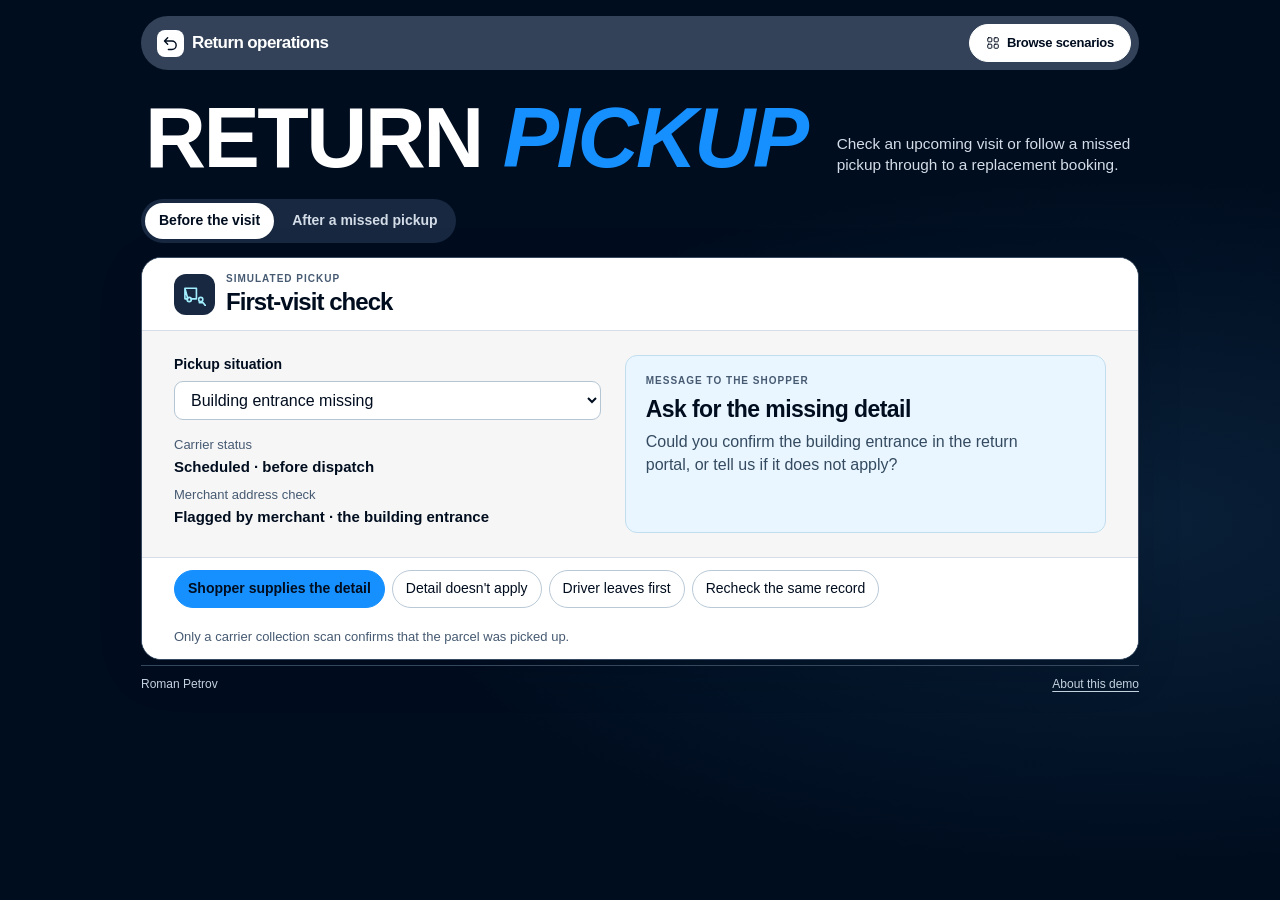
==== commit 156b295a: "Keep the demo header legible on mobile" ====
--- a/review/Pickup_Operations.html
+++ b/review/Pickup_Operations.html
@@ -39,7 +39,7 @@
 .sprites,.sr-only{position:absolute;width:1px;height:1px;overflow:hidden;clip-path:inset(50%);white-space:nowrap}
 .icon{width:18px;height:18px;fill:none;stroke:currentColor;stroke-width:1.7;stroke-linecap:round;stroke-linejoin:round;flex:none;vertical-align:middle}
 .shell{max-width:1090px;padding:16px clamp(14px,4vw,46px) 20px;margin:auto}
-.mast{display:flex;align-items:center;justify-content:space-between;gap:16px;border-radius:30px;padding:8px 8px 8px 16px;background:#3d4b5fcc;backdrop-filter:blur(30px)}
+.mast{display:flex;align-items:center;justify-content:space-between;gap:16px;border-radius:30px;padding:8px 8px 8px 16px;background:#334258}
 .wordmark{display:inline-flex;align-items:center;gap:8px;color:white;text-decoration:none;font-size:17px;font-weight:600;letter-spacing:-.035em}
 .brand-mark,.case-mark,.avatar,.action-icon{display:grid;place-items:center;flex:none}
 .brand-mark{width:27px;height:27px;border-radius:8px;background:white;color:var(--ink)}
